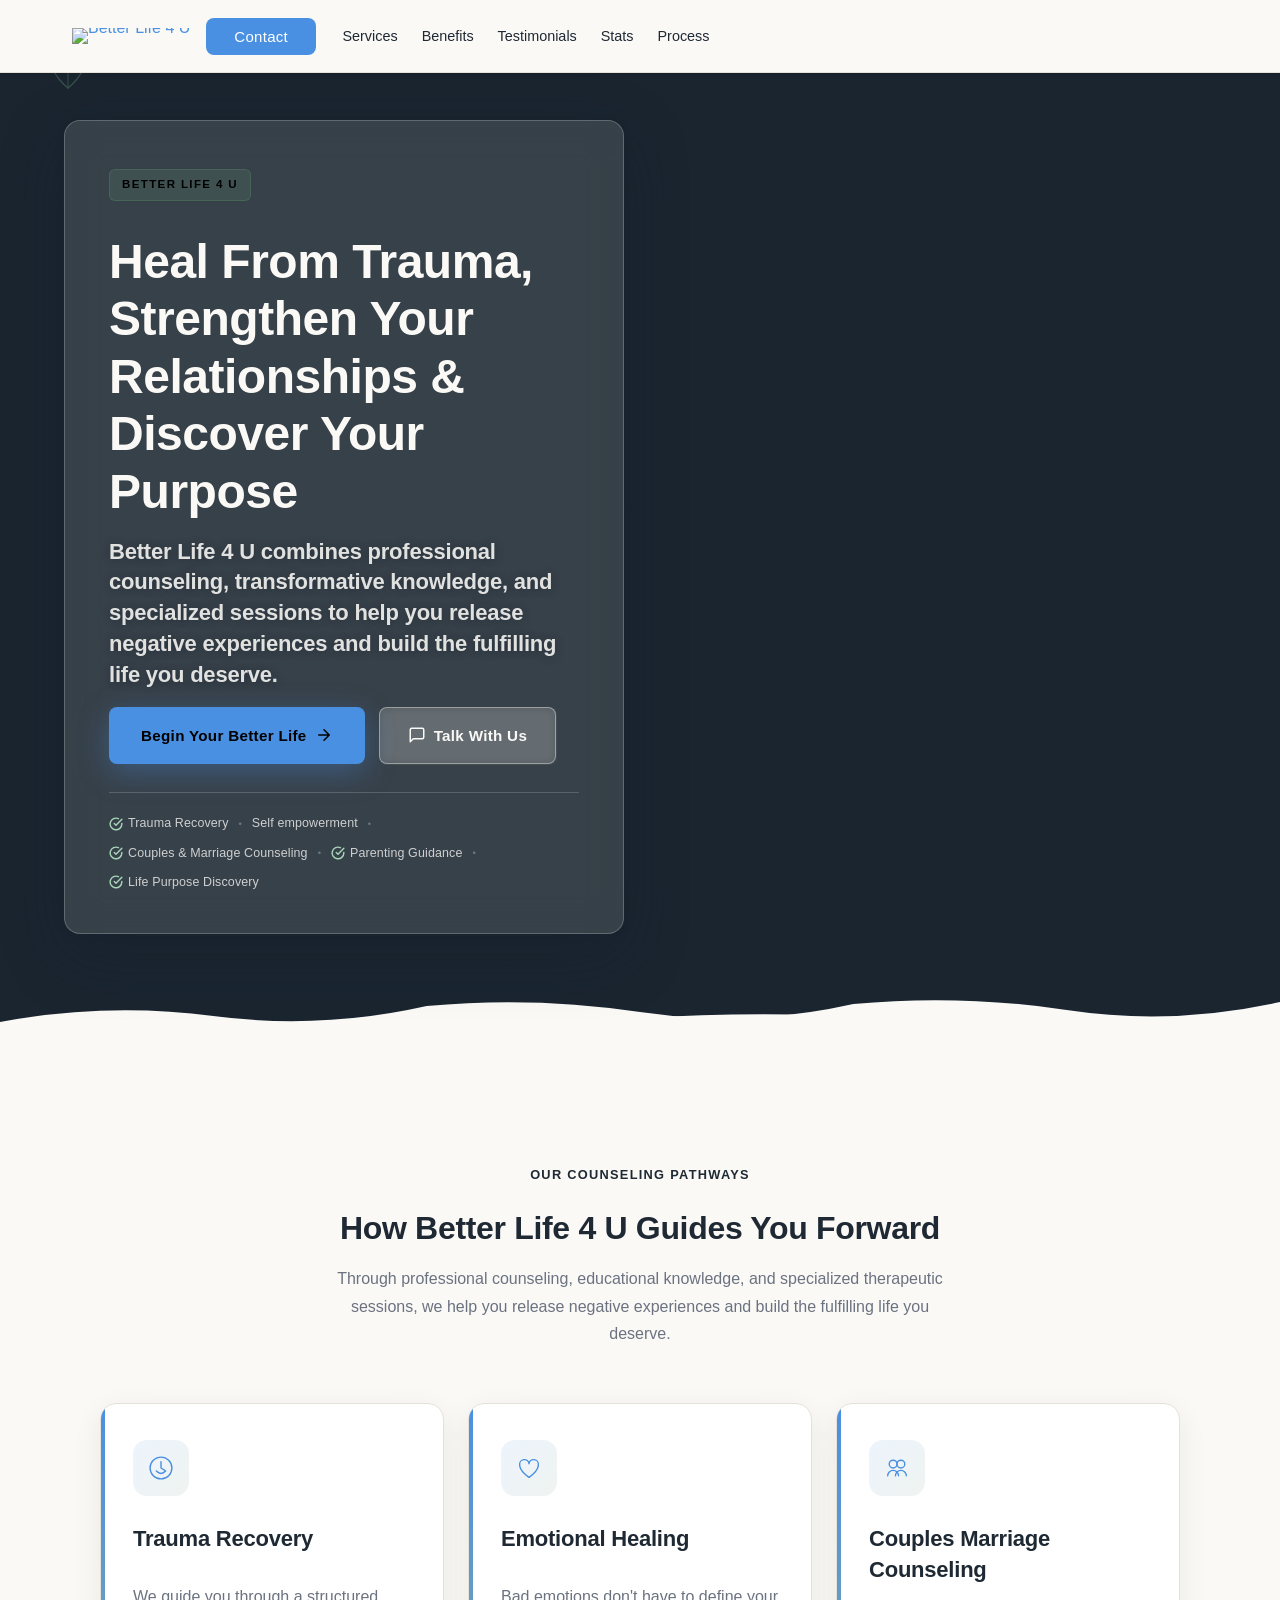
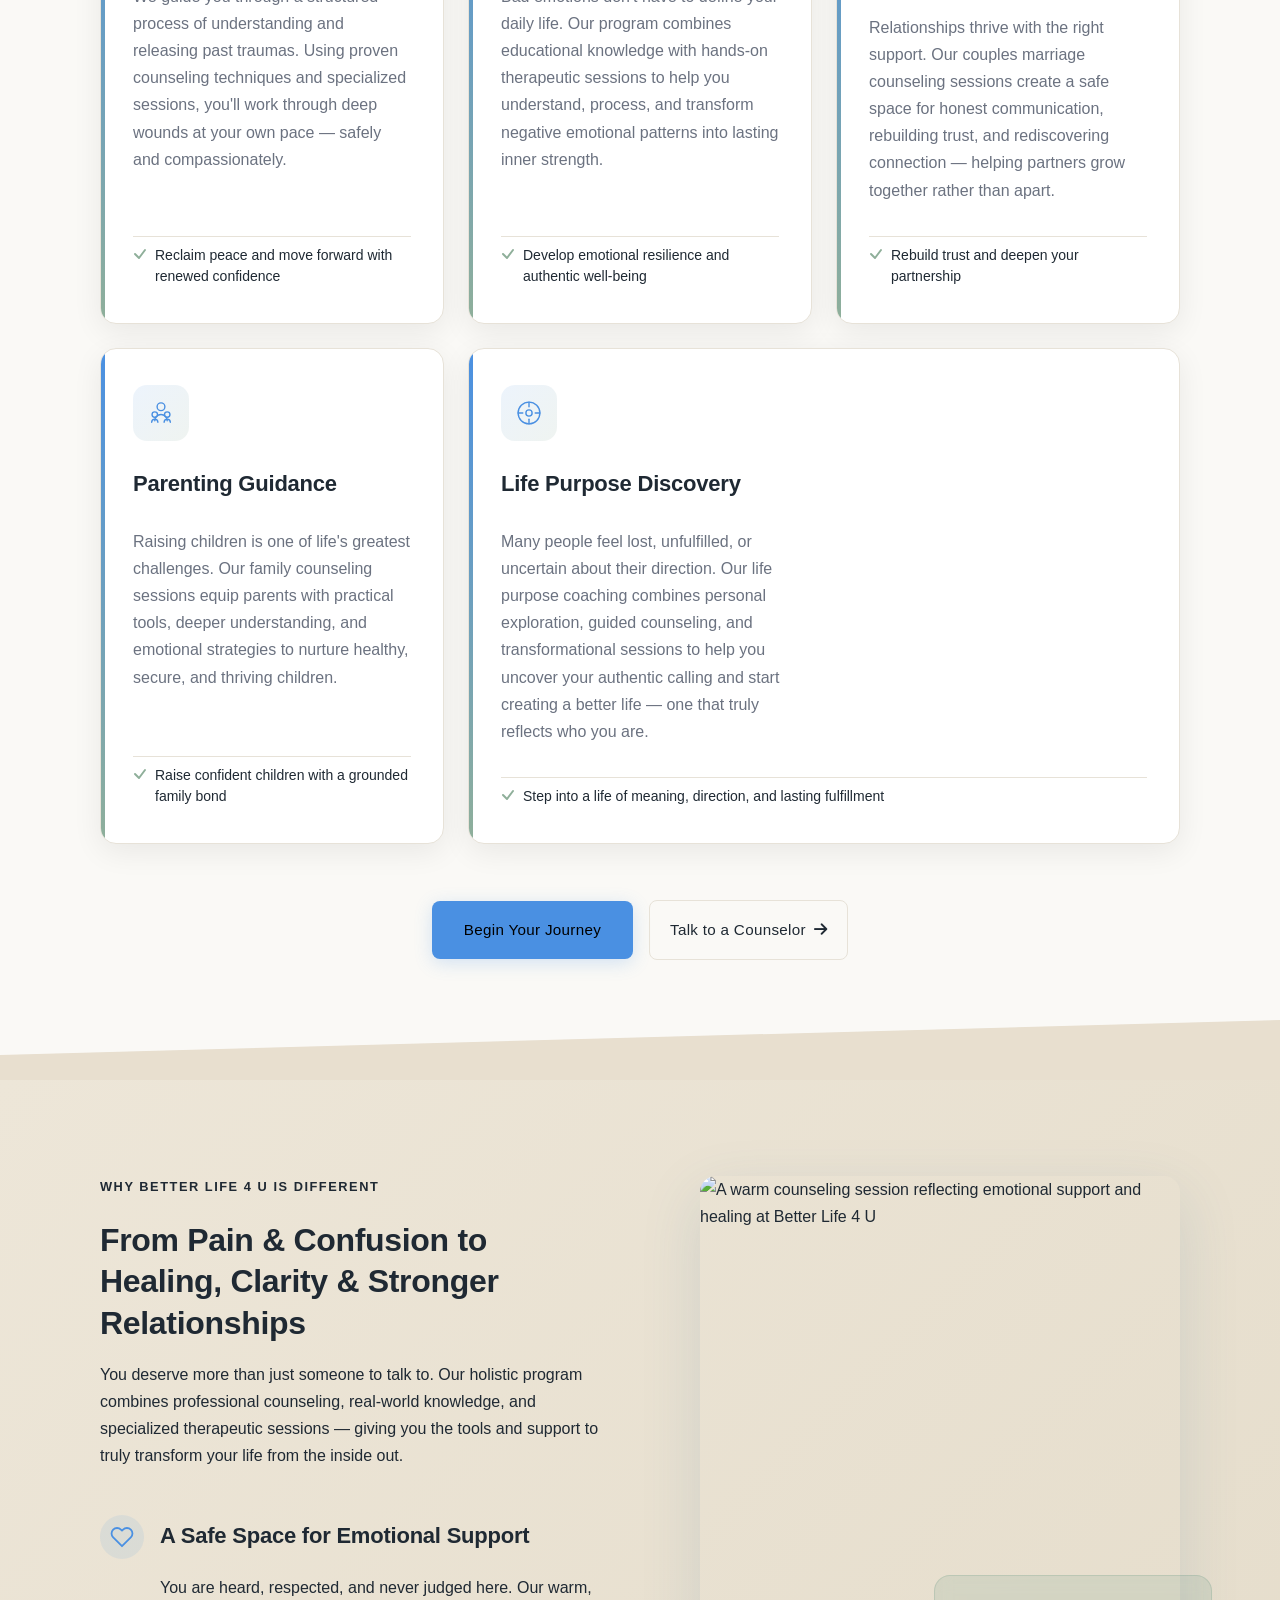
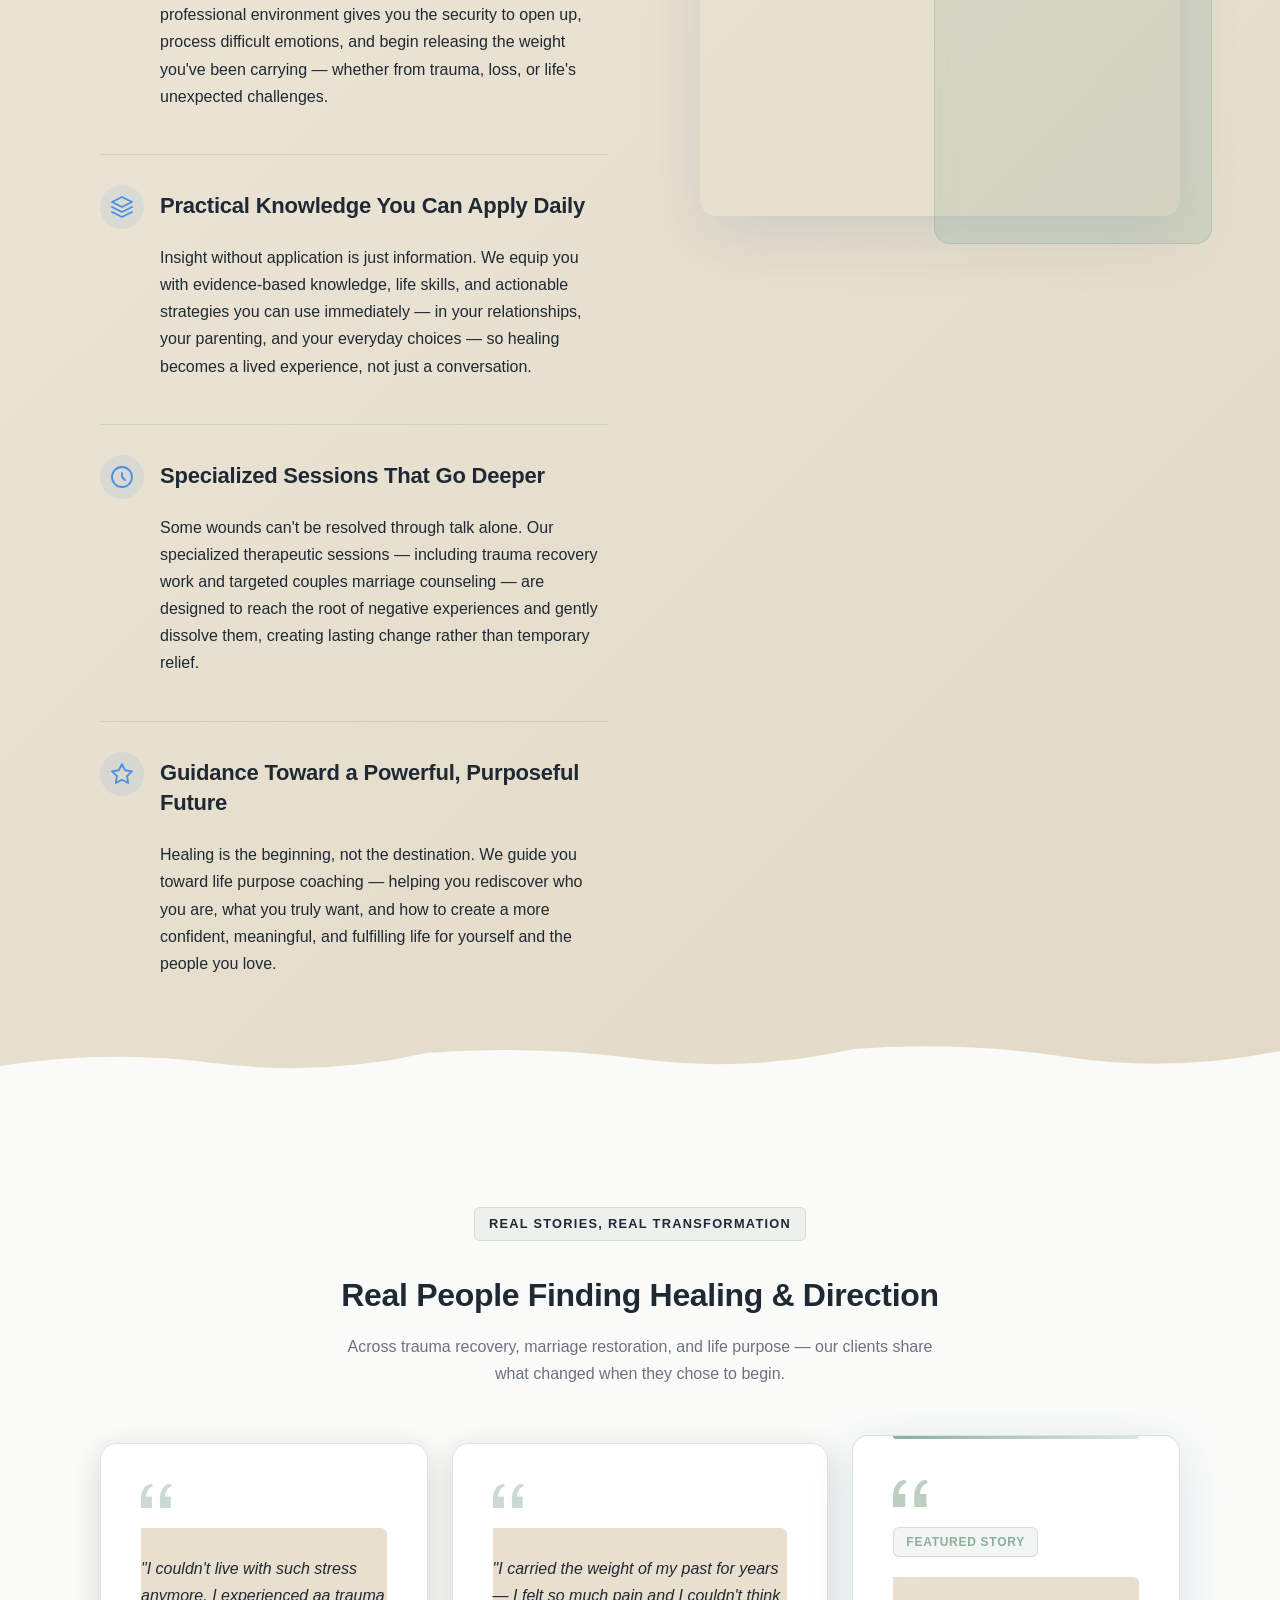
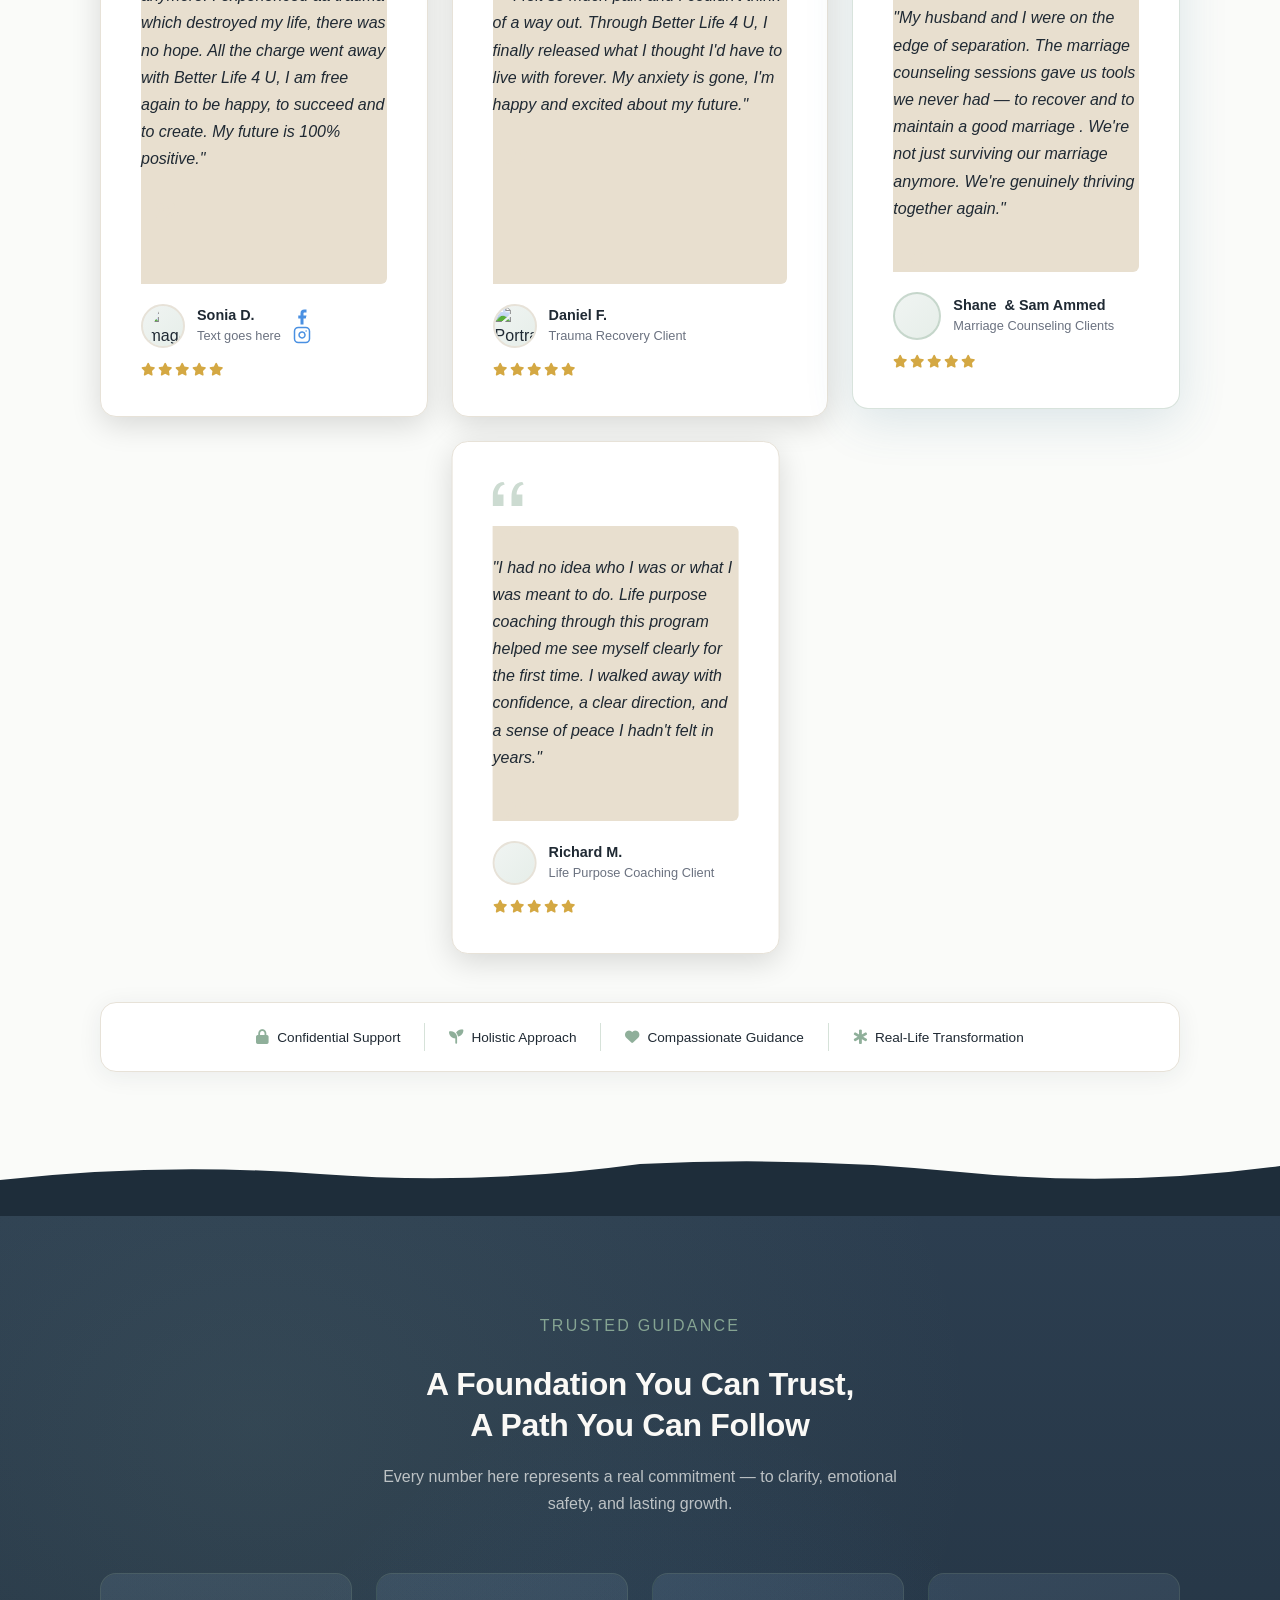
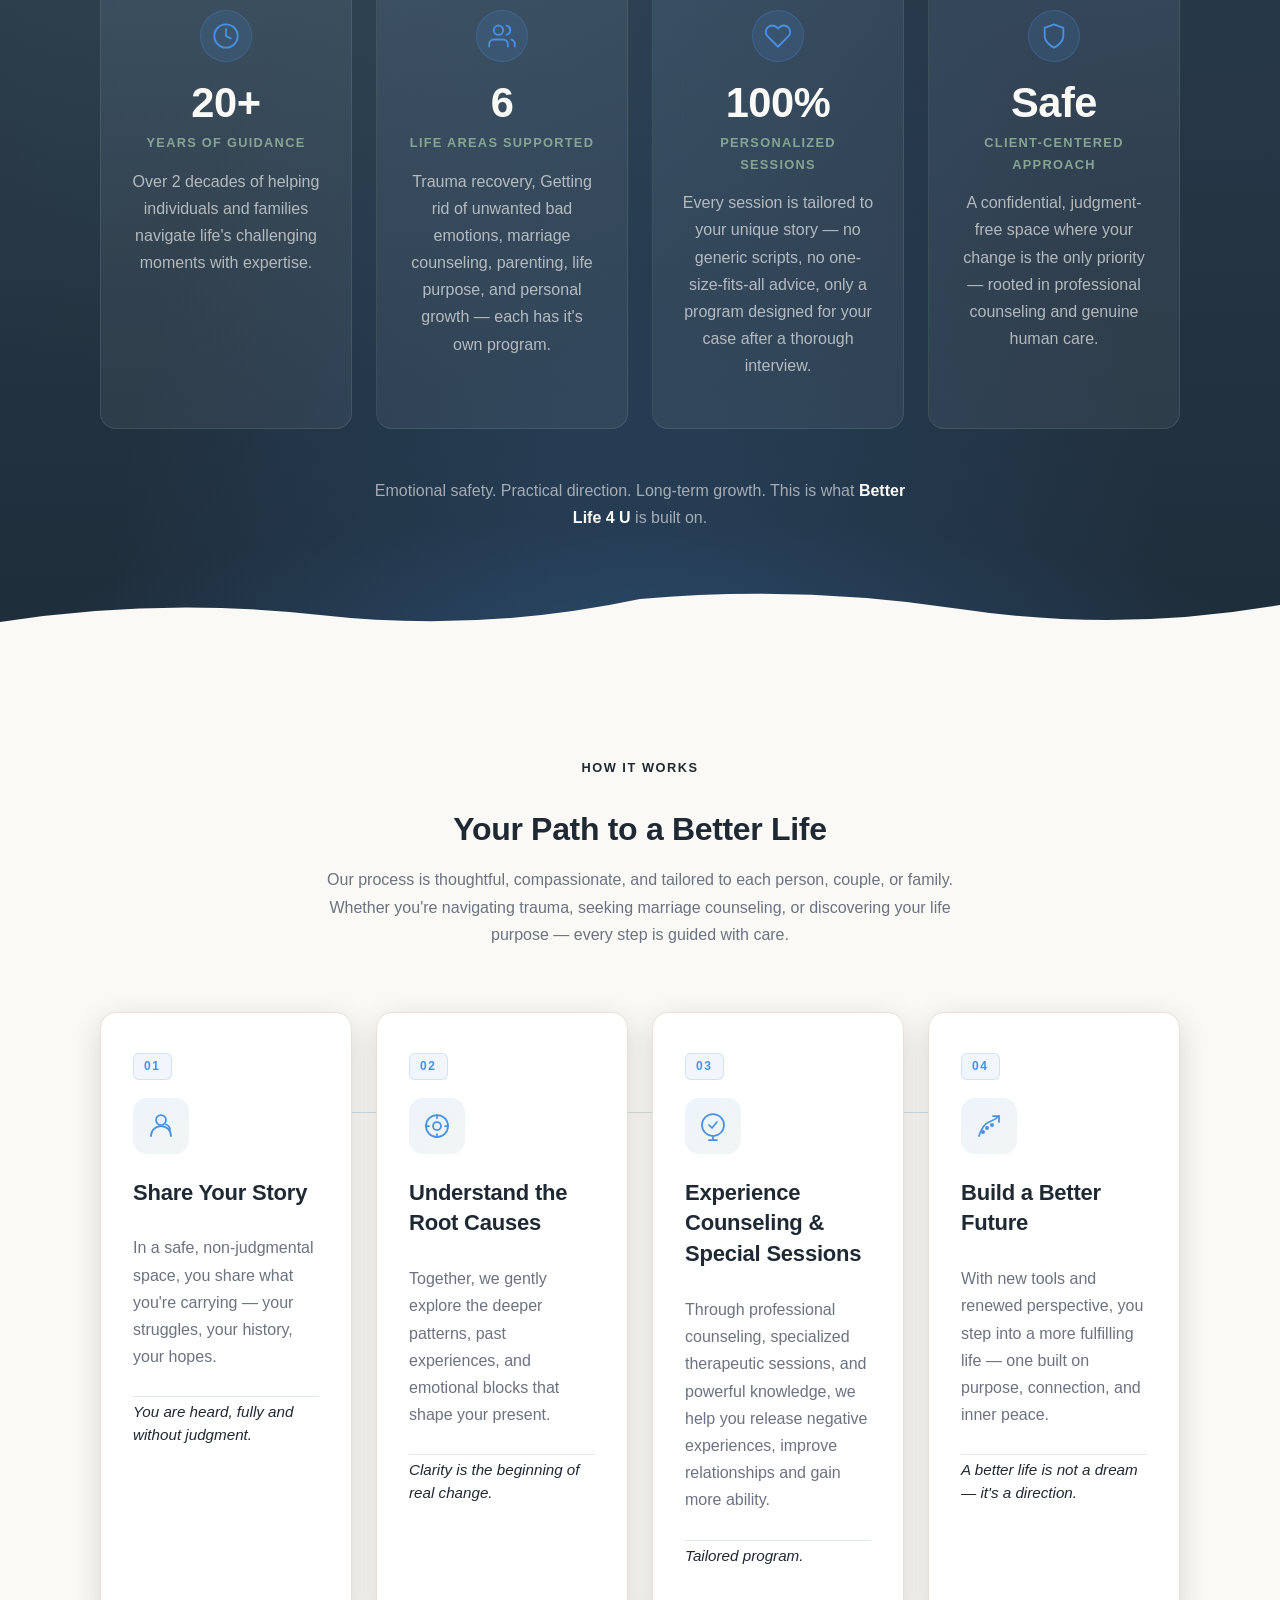
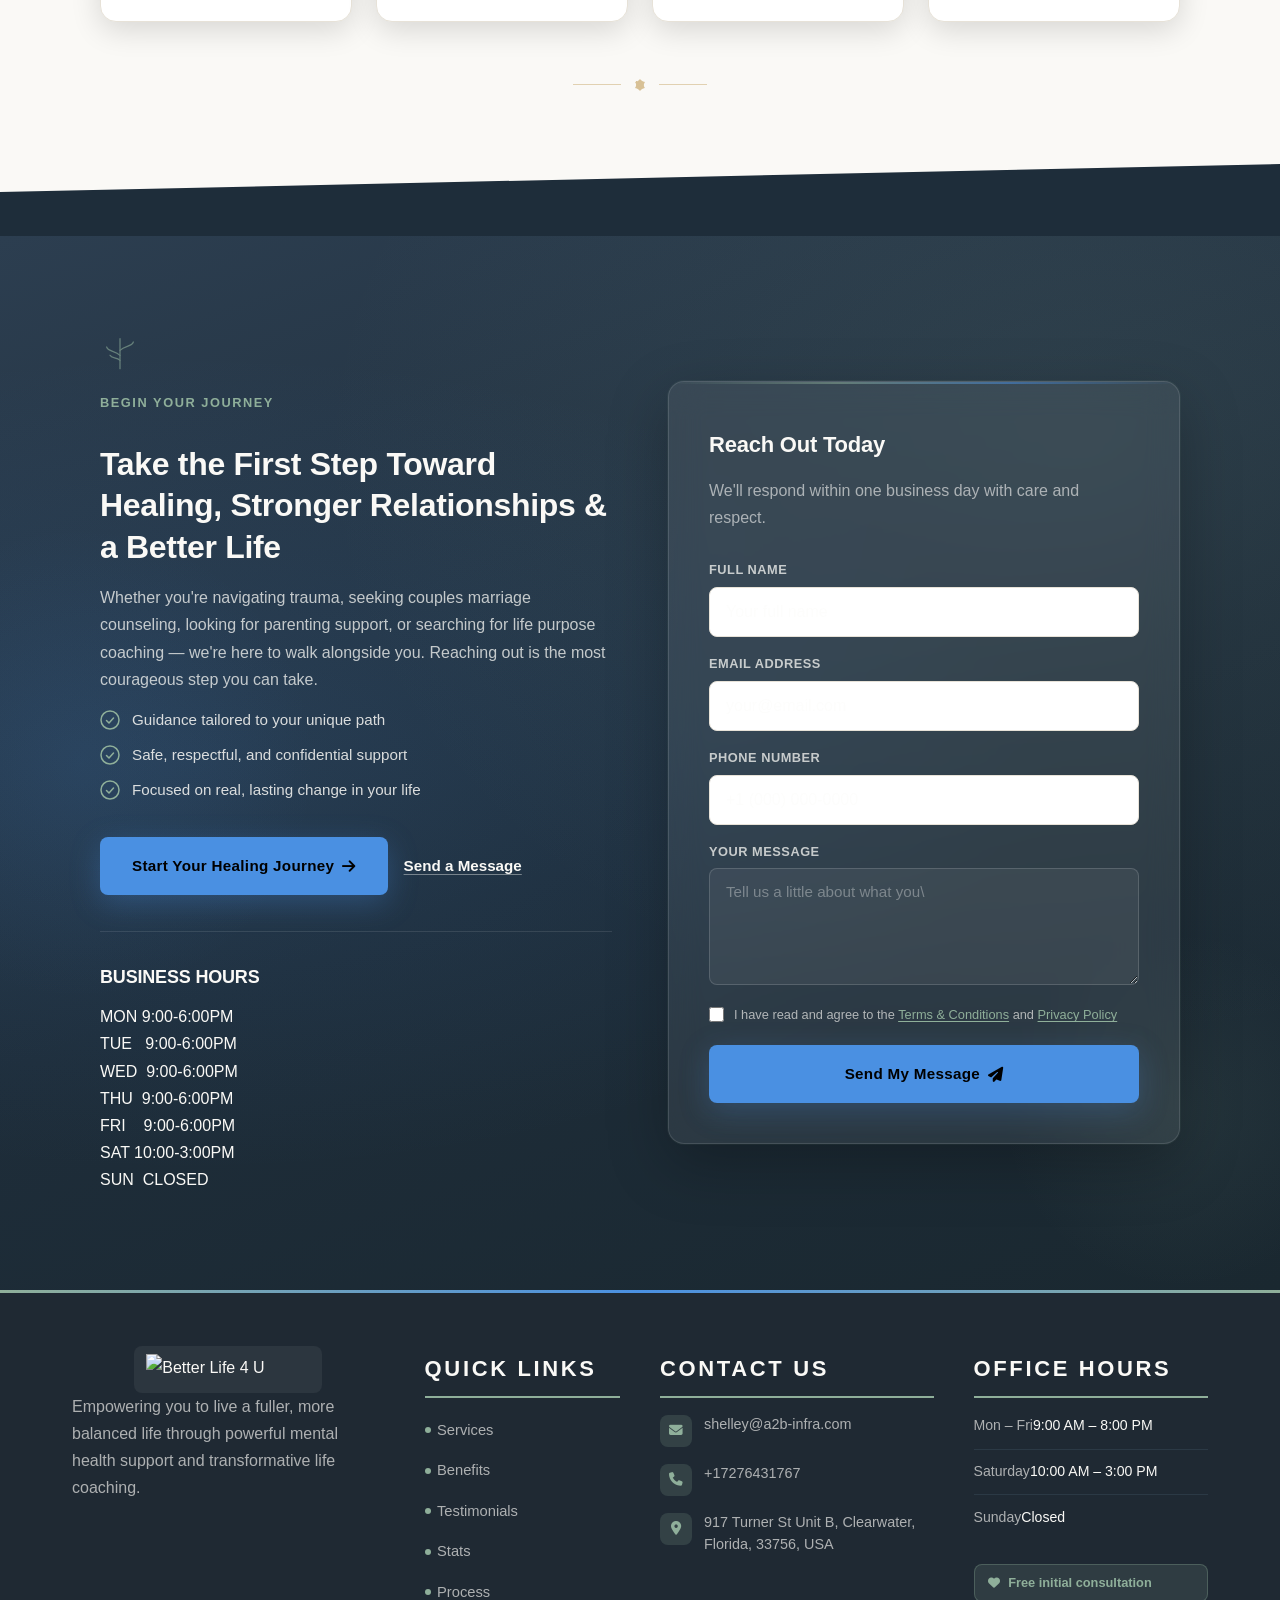
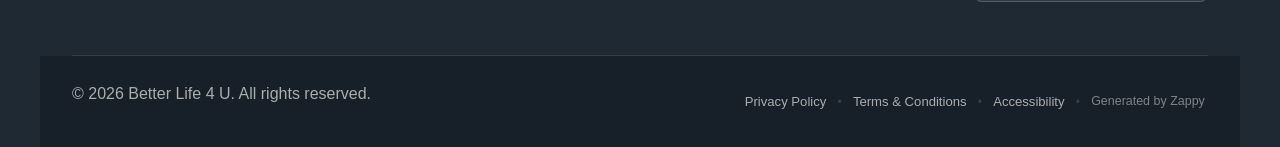
==== index.html @ f3b484de "Incremental sync: 1 page(s) — text_edit" ====
<!DOCTYPE html>
<html lang="en">
<head>
    <meta charset="UTF-8">
    <meta name="viewport" content="width=device-width, initial-scale=1.0">
    <meta name="robots" content="index, follow">
    <title>Heal, Grow &amp; Transform Your Life — Better Life 4 U</title>
    <meta name="description" content="Start your journey to emotional freedom today. Better Life 4 U offers couples marriage counseling, trauma recovery, and life purpose coaching to help you build the life you deserve.">
    <meta name="keywords" content="couples marriage counseling, life purpose coaching, overcoming traumas, creating a better life, holistic personal development">
    
    <!-- Favicons -->
    <link rel="icon" type="image/x-icon" href="/assets/favicon.ico">
    <link rel="icon" type="image/png" sizes="16x16" href="/assets/favicon-16x16.png">
    <link rel="icon" type="image/png" sizes="32x32" href="/assets/favicon-32x32.png">
    <link rel="icon" type="image/png" sizes="48x48" href="/assets/favicon-48x48.png">
    <link rel="icon" type="image/png" sizes="192x192" href="/assets/favicon-192x192.png">
    <link rel="icon" type="image/png" sizes="512x512" href="/assets/favicon-512x512.png">
    <link rel="apple-touch-icon" href="/assets/apple-touch-icon.png">
    <!-- Zappy Analytics -->
<script>
(function() {
  'use strict';
  
  // Configuration
  var config = {
    websiteId: '5d0350ec-be22-4048-b2dc-c63a0d45ce3d',
    apiUrl: 'https://api.zappy5.com/api/analytics/track',
    sessionDuration: 30 * 60 * 1000, // 30 minutes
    visitorDuration: 30 * 24 * 60 * 60 * 1000, // 30 days
    trackPageViews: true,
    trackClicks: true,
    trackFormSubmissions: true
  };
  
  // Generate or retrieve persistent visitor ID (30 days)
  function getVisitorId() {
    var visitorKey = 'zappy_visitor_' + config.websiteId;
    var visitor = null;
    
    try {
      visitor = localStorage.getItem(visitorKey);
      if (visitor) {
        var visitorData = JSON.parse(visitor);
        var now = Date.now();
        
        // Check if visitor ID is still valid (30 days)
        if (now - visitorData.created < config.visitorDuration) {
          // Update last seen timestamp
          visitorData.lastSeen = now;
          localStorage.setItem(visitorKey, JSON.stringify(visitorData));
          return visitorData.id;
        }
      }
    } catch (e) {
      console.warn('Zappy Analytics: LocalStorage not available');
    }
    
    // Generate new visitor ID
    var newVisitorId = 'zv_' + Date.now() + '_' + Math.random().toString(36).substr(2, 9);
    
    try {
      localStorage.setItem(visitorKey, JSON.stringify({
        id: newVisitorId,
        created: Date.now(),
        lastSeen: Date.now()
      }));
    } catch (e) {
      // Continue without local storage
    }
    
    return newVisitorId;
  }
  
  // Generate or retrieve session ID (30 minutes)
  function getSessionId() {
    var sessionKey = 'zappy_session_' + config.websiteId;
    var session = null;
    
    try {
      session = sessionStorage.getItem(sessionKey);
      if (session) {
        var sessionData = JSON.parse(session);
        var now = Date.now();
        
        // Check if session is still valid
        if (now - sessionData.timestamp < config.sessionDuration) {
          // Update timestamp
          sessionData.timestamp = now;
          sessionStorage.setItem(sessionKey, JSON.stringify(sessionData));
          return sessionData.id;
        }
      }
    } catch (e) {
      console.warn('Zappy Analytics: SessionStorage not available');
    }
    
    // Generate new session ID
    var newSessionId = 'zs_' + Date.now() + '_' + Math.random().toString(36).substr(2, 9);
    
    try {
      sessionStorage.setItem(sessionKey, JSON.stringify({
        id: newSessionId,
        timestamp: Date.now()
      }));
    } catch (e) {
      // Continue without session storage
    }
    
    return newSessionId;
  }
  
  var visitorId = getVisitorId();
  var sessionId = getSessionId();
  
  // Track an event
  function trackEvent(eventType, data) {
    data = data || {};
    
    var eventData = {
      website_id: config.websiteId,
      event_type: eventType,
      page_path: window.location.pathname,
      referrer: document.referrer || 'direct',
      visitor_id: visitorId,
      session_id: sessionId,
      metadata: data
    };
    
    // Use sendBeacon if available (better for page unload events)
    if (navigator.sendBeacon) {
      var blob = new Blob([JSON.stringify(eventData)], { type: 'application/json' });
      navigator.sendBeacon(config.apiUrl, blob);
    } else {
      // Fallback to fetch
      fetch(config.apiUrl, {
        method: 'POST',
        headers: {
          'Content-Type': 'application/json'
        },
        body: JSON.stringify(eventData),
        keepalive: true
      }).catch(function(error) {
        console.warn('Zappy Analytics: Failed to track event', error);
      });
    }
  }
  
  // Track page view
  if (config.trackPageViews) {
    trackEvent('pageview', {
      title: document.title,
      url: window.location.href
    });
  }
  
  // Track clicks on important elements
  if (config.trackClicks) {
    document.addEventListener('click', function(e) {
      var target = e.target;
      
      // Track button clicks (counted as actions)
      if (target.tagName === 'BUTTON' || target.closest('button')) {
        var button = target.tagName === 'BUTTON' ? target : target.closest('button');
        trackEvent('click', {
          element: 'button',
          text: button.textContent.trim().substring(0, 100),
          id: button.id || null,
          class: button.className || null
        });
      }
      
      // Track link clicks (navigation - not counted as actions)
      else if (target.tagName === 'A' || target.closest('a')) {
        var link = target.tagName === 'A' ? target : target.closest('a');
        trackEvent('navigation', {
          element: 'link',
          text: link.textContent.trim().substring(0, 100),
          href: link.href,
          external: link.hostname !== window.location.hostname
        });
      }
    }, true);
  }
  
  // Track form submissions
  if (config.trackFormSubmissions) {
    document.addEventListener('submit', function(e) {
      var form = e.target;
      
      trackEvent('form_submit', {
        form_id: form.id || null,
        form_name: form.name || null,
        form_action: form.action || null,
        form_method: form.method || 'GET'
      });
    }, true);
  }
  
  // Track time on page (send on page unload)
  var pageLoadTime = Date.now();
  
  window.addEventListener('beforeunload', function() {
    var timeOnPage = Math.floor((Date.now() - pageLoadTime) / 1000); // in seconds
    
    trackEvent('page_unload', {
      time_on_page: timeOnPage,
      page_path: window.location.pathname
    });
  });
  
  // Expose tracking function globally for custom events
  window.zappyAnalytics = {
    track: trackEvent,
    getVisitorId: function() { return visitorId; },
    getSessionId: function() { return sessionId; }
  };
  
})();
</script>
<!-- End Zappy Analytics -->
    <meta property="og:title" content="Heal, Grow &amp; Transform Your Life — Better Life 4 U">
    <meta property="og:description" content="Start your journey to emotional freedom today. Better Life 4 U offers couples marriage counseling, trauma recovery, and life purpose coaching to help you build the life you deserve.">
    <meta name="twitter:card" content="summary_large_image">
    <meta name="twitter:title" content="Heal, Grow &amp; Transform Your Life — Better Life 4 U">
    <meta name="twitter:description" content="Start your journey to emotional freedom today. Better Life 4 U offers couples marriage counseling, trauma recovery, and life purpose coaching to help you build the life you deserve.">
    <meta property="og:type" content="website">
  <meta property="og:locale" content="en_US">
  
  
  
  
  
  <link rel="stylesheet" href="https://cdnjs.cloudflare.com/ajax/libs/font-awesome/6.4.0/css/all.min.css">
  <style>
    .skip-link { position: absolute; top: 0; left: 0; transform: translateY(-200%); padding: 12px 18px; background: var(--bg-dark, #1a1a1a); color: var(--text-light, #fff); font-weight: 600; border-radius: 0 0 8px 0; z-index: 10000; }
    .skip-link:focus { transform: none; outline: 2px solid var(--ring, #fff); outline-offset: 2px; }
    :focus-visible { outline: 2px solid var(--ring, currentColor); outline-offset: 3px; }
  </style>


  
    <!-- Favicons -->
    <link rel="icon" type="image/x-icon" href="/assets/favicon.ico">
    <link rel="icon" type="image/png" sizes="16x16" href="/assets/favicon-16x16.png">
    <link rel="icon" type="image/png" sizes="32x32" href="/assets/favicon-32x32.png">
    <link rel="icon" type="image/png" sizes="48x48" href="/assets/favicon-48x48.png">
    <link rel="icon" type="image/png" sizes="192x192" href="/assets/favicon-192x192.png">
    <link rel="icon" type="image/png" sizes="512x512" href="/assets/favicon-512x512.png">
    <link rel="apple-touch-icon" href="/assets/apple-touch-icon.png">
    <!-- Cookie Consent -->
    <link rel="stylesheet" href="https://cdn.jsdelivr.net/npm/vanilla-cookieconsent@3/dist/cookieconsent.css">
    <script src="https://cdn.jsdelivr.net/npm/vanilla-cookieconsent@3/dist/cookieconsent.umd.js"></script>
    <!-- Mickidum Accessibility Toolbar -->
    <script src="https://cdn.jsdelivr.net/gh/mickidum/acc_toolbar/acctoolbar/acctoolbar.min.js"></script>
    <link rel="stylesheet" href="/styles.css">

    <style id="zappy-dropdown-submenu-styles">
      /* ========== DESKTOP DROPDOWN SUBMENU STYLES ========== */
      /* Base styles for dropdown submenus - parent must be positioned */
      .nav-menu li:has(.sub-menu), nav li:has(.sub-menu), .navbar li:has(.sub-menu), #navMenu li:has(.sub-menu) { position: relative; }
      /* Submenu base - hidden by default */
      .nav-menu .sub-menu, nav .sub-menu, .navbar .sub-menu, #navMenu .sub-menu { display: block !important; position: absolute !important; top: 100%; left: 0; min-width: 220px; background: white; border-radius: 8px; box-shadow: 0 8px 25px rgba(0,0,0,0.15); padding: 8px 0; opacity: 0; visibility: hidden; transform: translateY(10px); transition: all 0.3s ease; z-index: 1000; list-style: none; pointer-events: none; }
      /* CRITICAL: Desktop hover styles to show dropdown */
      .nav-menu li:hover > .sub-menu, nav li:hover > .sub-menu, .navbar li:hover > .sub-menu, #navMenu li:hover > .sub-menu { opacity: 1 !important; visibility: visible !important; transform: translateY(0) !important; pointer-events: auto !important; }
      /* Submenu item styling */
      .sub-menu li { list-style: none; margin: 0; padding: 0; }
      .sub-menu a { display: block !important; padding: 10px 16px !important; color: var(--text-dark, #333) !important; font-weight: 500; text-decoration: none; white-space: nowrap; transition: background-color 0.2s; }
      .sub-menu .zappy-nav-child > a { padding-left: 28px !important; font-size: 0.9em !important; opacity: 0.85 !important; }
      [dir="rtl"] .sub-menu .zappy-nav-child > a, html[lang="he"] .sub-menu .zappy-nav-child > a, html[lang="ar"] .sub-menu .zappy-nav-child > a { padding-left: 10px !important; padding-right: 28px !important; }
      .sub-menu .zappy-nav-parent > a { font-weight: 600 !important; }
      .sub-menu a:hover { background-color: #f5f5f5; }
      /* RTL (Hebrew/Arabic) dropdown positioning */
      [dir="rtl"] .nav-menu .sub-menu, [dir="rtl"] nav .sub-menu, [dir="rtl"] .navbar .sub-menu, html[lang="he"] .nav-menu .sub-menu, html[lang="he"] nav .sub-menu, html[lang="he"] .navbar .sub-menu, html[lang="ar"] .nav-menu .sub-menu, html[lang="ar"] nav .sub-menu, html[lang="ar"] .navbar .sub-menu { left: auto !important; right: 0 !important; }
      /* Hide empty dropdown menus (exclude catalog sub-menus that use <a> children instead of <li>) */
      .sub-menu:empty, .sub-menu:not(:has(li:not(.zappy-hidden-menu-item))):not(:has(> a)), .sub-menu:not(:has(li)):not(:has(> a)) { display: none !important; opacity: 0 !important; visibility: hidden !important; pointer-events: none !important; }
      /* Desktop: show submenu on Menu Group hover */
      li:has(.menu-group-title):hover > .sub-menu { opacity: 1 !important; visibility: visible !important; transform: translateY(0) !important; pointer-events: auto !important; }
      /* Menu Group title styling */
      .nav-menu > li > .menu-group-title, #navMenu > li > .menu-group-title { display: inline-block; padding: 0.5rem 1rem; cursor: default; user-select: none; }
      
      /* ========== MOBILE SUBMENU STYLES ========== */
      @media (max-width: 768px) {
        .nav-menu .sub-menu, nav .sub-menu, .navbar .sub-menu, #navMenu .sub-menu { position: static !important; transform: none !important; box-shadow: none !important; background: transparent !important; max-height: 0; overflow: hidden; opacity: 0; visibility: hidden; transition: max-height 0.3s ease, opacity 0.3s ease; padding: 0 !important; border-radius: 0 !important; }
        .navbar .sub-menu.mobile-expanded, .nav-menu .sub-menu.mobile-expanded, #navMenu .sub-menu.mobile-expanded { max-height: none !important; overflow-y: visible !important; opacity: 1 !important; visibility: visible !important; padding: 8px 0 8px 16px !important; }
        [dir="rtl"] .sub-menu.mobile-expanded, html[lang="he"] .sub-menu.mobile-expanded { padding: 8px 16px 8px 0 !important; }
        /* Disable hover behavior on mobile */
        .nav-menu li:hover > .sub-menu, nav li:hover > .sub-menu, .navbar li:hover > .sub-menu, #navMenu li:hover > .sub-menu { opacity: 0; visibility: hidden; pointer-events: none; }
        .nav-menu li > .sub-menu.mobile-expanded, nav li > .sub-menu.mobile-expanded, .navbar li > .sub-menu.mobile-expanded, #navMenu li > .sub-menu.mobile-expanded { opacity: 1 !important; visibility: visible !important; pointer-events: auto !important; }
        .nav-menu li:has(.sub-menu), nav li:has(.sub-menu), .navbar li:has(.sub-menu), #navMenu li:has(.sub-menu) { display: flex !important; flex-wrap: wrap !important; align-items: center !important; position: relative !important; min-height: 44px !important; }
        .nav-menu li:has(.sub-menu) > a, nav li:has(.sub-menu) > a, .navbar li:has(.sub-menu) > a, #navMenu li:has(.sub-menu) > a { flex: 1 !important; min-width: 0 !important; }
        .nav-menu li:has(.sub-menu) > .menu-group-title, nav li:has(.sub-menu) > .menu-group-title, .navbar li:has(.sub-menu) > .menu-group-title, #navMenu li:has(.sub-menu) > .menu-group-title { flex: 1 !important; min-width: 0 !important; padding: 0 !important; line-height: inherit !important; }
        .nav-menu li:has(.sub-menu) > .sub-menu, nav li:has(.sub-menu) > .sub-menu, .navbar li:has(.sub-menu) > .sub-menu, #navMenu li:has(.sub-menu) > .sub-menu { flex-basis: 100% !important; width: 100% !important; }
        .nav-menu li:has(.sub-menu) > a [class*="chevron"], .nav-menu li:has(.sub-menu) > a [class*="arrow"], .nav-menu li:has(.sub-menu) > a .fa-chevron-down, .nav-menu li:has(.sub-menu) > a .fa-angle-down, nav li:has(.sub-menu) > a [class*="chevron"], nav li:has(.sub-menu) > a [class*="arrow"], #navMenu li:has(.sub-menu) > a [class*="chevron"], #navMenu li:has(.sub-menu) > a [class*="arrow"] { display: none !important; visibility: hidden !important; }
        .mobile-submenu-toggle { display: flex !important; align-items: center !important; justify-content: center !important; width: 44px !important; height: auto !important; background: transparent !important; border: none !important; cursor: pointer !important; color: var(--text-dark) !important; position: static !important; flex-shrink: 0 !important; align-self: stretch !important; z-index: 2 !important; padding: 0 !important; margin: 0 !important; }
        .mobile-submenu-toggle::after { content: '' !important; width: 0 !important; height: 0 !important; border-left: 6px solid transparent !important; border-right: 6px solid transparent !important; border-top: 7px solid currentColor !important; transition: transform 0.3s ease !important; }
        .mobile-submenu-toggle.expanded::after { transform: rotate(180deg) !important; }
        .sub-menu a { padding: 10px 0 !important; display: block !important; color: var(--text-dark) !important; white-space: normal !important; }
        .sub-menu .zappy-nav-child > a { padding-left: 28px !important; font-size: 0.9em !important; opacity: 0.85 !important; }
        [dir="rtl"] .sub-menu .zappy-nav-child > a, html[lang="he"] .sub-menu .zappy-nav-child > a, html[lang="ar"] .sub-menu .zappy-nav-child > a { padding-left: 0 !important; padding-right: 28px !important; }
        .sub-menu .zappy-nav-parent > a { font-weight: 600 !important; }
        .nav-menu.active, #navMenu.active { max-width: 100vw !important; overflow-x: hidden !important; box-sizing: border-box !important; }
        .navbar .sub-menu li a, nav.navbar .sub-menu li a, .zappy-products-dropdown .sub-menu a { color: var(--text-dark) !important; }
      }
      @media (min-width: 769px) { .mobile-submenu-toggle { display: none !important; } }
    </style>

    <style id="zappy-widget-visibility">
      html[dir="rtl"] .whatsapp-float { right: 20px !important; left: auto !important; }
      html[dir="ltr"] .whatsapp-float, html:not([dir]) .whatsapp-float { left: 20px !important; right: auto !important; }
      html[dir="rtl"] #mic-access-tool-general-button, html[dir="rtl"] .mic-access-tool-general-button,
      html[dir="rtl"] #mic-init-access-tool .mic-access-tool-general-button,
      html[dir="rtl"] #mic-init-access-tool #mic-access-tool-general-button,
      html[dir="rtl"] ._access-icon { left: 20px !important; right: auto !important; }
      html[dir="ltr"] #mic-access-tool-general-button, html[dir="ltr"] .mic-access-tool-general-button,
      html[dir="ltr"] #mic-init-access-tool .mic-access-tool-general-button,
      html[dir="ltr"] #mic-init-access-tool #mic-access-tool-general-button,
      html[dir="ltr"] ._access-icon,
      html:not([dir]) #mic-access-tool-general-button, html:not([dir]) .mic-access-tool-general-button,
      html:not([dir]) #mic-init-access-tool .mic-access-tool-general-button,
      html:not([dir]) #mic-init-access-tool #mic-access-tool-general-button,
      html:not([dir]) ._access-icon { right: 20px !important; left: auto !important; }
      @media (max-width: 768px) { .whatsapp-float { display: flex !important; } }
      @media (min-width: 769px) { .whatsapp-float { display: flex !important; } }
      @media (max-width: 768px) {
        #mic-access-tool-general-button, .mic-access-tool-general-button,
        #mic-init-access-tool .mic-access-tool-general-button, #mic-init-access-tool #mic-access-tool-general-button,
        ._access-icon { display: flex !important; visibility: visible !important; opacity: 1 !important; pointer-events: auto !important; }
        #mic-access-tool-box.opened-mic-access-tool, .mic-access-tool-box.opened-mic-access-tool,
        #mic-init-access-tool #mic-access-tool-box.opened-mic-access-tool {
          visibility: visible !important; opacity: 1 !important; pointer-events: auto !important;
        }
      }
      @media (min-width: 769px) {
        #mic-access-tool-general-button, .mic-access-tool-general-button,
        #mic-init-access-tool .mic-access-tool-general-button, #mic-init-access-tool #mic-access-tool-general-button,
        ._access-icon { display: flex !important; visibility: visible !important; opacity: 1 !important; pointer-events: auto !important; }
        #mic-access-tool-box.opened-mic-access-tool, .mic-access-tool-box.opened-mic-access-tool,
        #mic-init-access-tool #mic-access-tool-box.opened-mic-access-tool {
          visibility: visible !important; opacity: 1 !important; pointer-events: auto !important;
        }
      }
    </style>
</head>
<body>
<a class="skip-link" href="#main">Skip to main content</a>
  <nav class="navbar">
  <button class="mobile-toggle" id="mobileToggle" aria-label="Menu">
    <svg class="hamburger-icon" width="24" height="24" viewBox="0 0 24 24" fill="none">
      <path d="M3 12h18M3 6h18M3 18h18" stroke="currentColor" stroke-width="2" stroke-linecap="round"></path>
    </svg>
    <svg class="close-icon" width="24" height="24" viewBox="0 0 24 24" fill="none" style="display: none;">
      <path d="M18 6L6 18M6 6l12 12" stroke="currentColor" stroke-width="2" stroke-linecap="round"></path>
    </svg>
  </button>

  <button class="phone-header-btn" data-phone="+17276431767" aria-label="Call">
    <svg width="20" height="20" viewBox="0 0 24 24" fill="currentColor">
      <path d="M22 16.92v3a2 2 0 0 1-2.18 2 19.79 19.79 0 0 1-8.63-3.07 19.5 19.5 0 0 1-6-6 19.79 19.79 0 0 1-3.07-8.67A2 2 0 0 1 4.11 2h3a2 2 0 0 1 2 1.72 12.84 12.84 0 0 0 .7 2.81 2 2 0 0 1-.45 2.11L8.09 9.91a16 16 0 0 0 6 6l1.27-1.27a2 2 0 0 1 2.11-.45 12.84 12.84 0 0 0 2.81.7A2 2 0 0 1 22 16.92z"></path>
    </svg>
  </button>

  <div class="nav-container">
    <div class="nav-brand">
      <a href="/" class="logo-link"><img class="logo" src="/assets/site-home-image-1.webp" alt="Better Life 4 U"></a>
    </div>

    <ul class="nav-menu" id="navMenu"><li><a href="#services">Services</a></li><li><a href="#benefits">Benefits</a></li><li><a href="#testimonials">Testimonials</a></li><li><a href="#stats">Stats</a></li><li><a href="#process">Process</a></li></ul>

    <div class="nav-cta-container"><li class="nav-cta-item"><a href="#contact" class="nav-cta-btn">Contact</a></li></div>
  </div>
</nav>
<script>

// Navbar Mobile Menu Toggle and Contrast Fix
(function() {
  // Use 'load' event instead of 'DOMContentLoaded' to ensure we run AFTER all other scripts
  window.addEventListener('load', function() {
    
    // FIX MOBILE BUTTON CONTRAST
    // Detect navbar background color and apply contrasting color to mobile buttons
    const navbar = document.querySelector('.navbar, nav, header');
    if (!navbar) {
      console.log('[Navbar] Navbar element not found');
      return;
    }
    
    // DECLARE VARIABLES EARLY to avoid Temporal Dead Zone errors
    // These are used in multiple places below
    let mobileToggle = document.getElementById('mobileToggle') ||
                       document.querySelector('.mobile-toggle') ||
                       document.querySelector('.hamburger') ||
                       document.querySelector('.hamburger-menu') ||
                       document.querySelector('.menu-toggle') ||
                       document.querySelector('.burger-menu') ||
                       document.querySelector('[aria-label="Menu"]') ||
                       document.querySelector('[aria-label="תפריט"]');
    
    const phoneBtn = document.querySelector('.phone-header-btn');
    
    const computedStyle = window.getComputedStyle(navbar);
    let bgColor = computedStyle.backgroundColor;
    
    console.log('[Navbar] Initial navbar background:', bgColor);
    
    // Check if background is transparent or rgba with 0 alpha
    const isTransparent = bgColor === 'transparent' || 
                         bgColor === 'rgba(0, 0, 0, 0)' ||
                         (bgColor.startsWith('rgba') && bgColor.includes(', 0)'));
    
    if (isTransparent) {
      // Check for background-image or gradient
      const bgImage = computedStyle.backgroundImage;
      if (bgImage && bgImage !== 'none') {
        console.log('[Navbar] Navbar has background image/gradient, using dark text');
        bgColor = 'rgb(240, 240, 240)'; // Assume light background
      } else {
        // Transparent navbar - check body background
        const bodyBg = window.getComputedStyle(document.body).backgroundColor;
        console.log('[Navbar] Navbar transparent, using body background:', bodyBg);
        bgColor = bodyBg;
      }
    }
    
    // Calculate luminance to determine if background is light or dark
    const rgb = bgColor.match(/\d+/g);
    if (rgb && rgb.length >= 3) {
      const r = parseInt(rgb[0]);
      const g = parseInt(rgb[1]);
      const b = parseInt(rgb[2]);
      const luminance = (0.299 * r + 0.587 * g + 0.114 * b) / 255;
      
      // Mobile button colors are set by Claude's AI-generated CSS (same as .nav-menu a)
      // No dynamic color overrides needed - colors come from the generated navbar CSS
      console.log('[Navbar] Mobile button colors preserved from Claude CSS (luminance:', luminance.toFixed(2) + ')');
      
      // FIX ICON SIZES - Ensure SVGs are properly sized and visible
      // INJECT CRITICAL CSS TO OVERRIDE ANY CONFLICTING RULES
      const criticalCSS = document.createElement('style');
      criticalCSS.id = 'zappy-mobile-nav-fix';
      const htmlLang = document.documentElement.lang || 'en';
      const htmlDir = document.documentElement.dir || 'ltr';
      // Check both dir attribute AND lang for RTL detection
      // dir="rtl" is the most reliable indicator
      const isRTL = htmlDir === 'rtl' || htmlLang === 'he' || htmlLang === 'ar';
      
      criticalCSS.textContent = `
        /* Hide mobile buttons on desktop, show only on mobile */
        @media (min-width: 769px) {
          .mobile-toggle,
          .phone-header-btn {
            display: none !important;
          }
        }
        
        /* Show and position mobile buttons correctly on mobile */
        @media (max-width: 768px) {
          .navbar,
          nav.navbar {
            min-height: 70px !important;
          }

          .mobile-toggle,
          .phone-header-btn {
            position: absolute !important;
            top: 0 !important;
            bottom: 0 !important;
            margin-top: auto !important;
            margin-bottom: auto !important;
            transform: none !important;
            z-index: 1001 !important;
            display: flex !important;
            align-items: center !important;
            justify-content: center !important;
            width: 36px !important;
            height: 36px !important;
            border-radius: 50% !important;
            border: none !important;
            cursor: pointer !important;
            padding: 6px !important;
            background: none !important;
            color: var(--nav-text, var(--text-dark)) !important;
            touch-action: manipulation !important;
            -webkit-tap-highlight-color: transparent !important;
          }

          html[data-zappy-site-type="ecommerce"] .phone-header-btn,
          body[data-zappy-site-type="ecommerce"] .phone-header-btn,
          html[data-zappy-site-type="ecommerce"] header .phone-header-btn,
          html[data-zappy-site-type="ecommerce"] nav .phone-header-btn {
            display: none !important;
            visibility: hidden !important;
            width: 0 !important;
            height: 0 !important;
            min-width: 0 !important;
            overflow: hidden !important;
          }
          
          /* LTR positioning (default): hamburger LEFT, phone RIGHT */
          html:not([dir="rtl"]):not([lang="he"]):not([lang="ar"]) .mobile-toggle,
          html[dir="ltr"] .mobile-toggle {
            left: 12px !important;
            right: auto !important;
          }
          html:not([dir="rtl"]):not([lang="he"]):not([lang="ar"]) .phone-header-btn,
          html[dir="ltr"] .phone-header-btn {
            right: 12px !important;
            left: auto !important;
          }
          
          /* RTL positioning: hamburger RIGHT, phone LEFT */
          html[dir="rtl"] .mobile-toggle,
          html[lang="he"] .mobile-toggle,
          html[lang="ar"] .mobile-toggle {
            right: 12px !important;
            left: auto !important;
          }
          html[dir="rtl"] .phone-header-btn,
          html[lang="he"] .phone-header-btn,
          html[lang="ar"] .phone-header-btn {
            left: 12px !important;
            right: auto !important;
          }
          
          /* CRITICAL: Ensure nav-container has min-height on mobile */
          /* All children are positioned absolutely/fixed on mobile, so height:auto collapses to 0 */
          .nav-container {
            min-height: 70px !important;
            position: relative !important;
          }
          
          /* Ensure SVG icons are properly sized and inherit color */
          .mobile-toggle svg,
          .phone-header-btn svg {
            width: 24px !important;
            height: 24px !important;
            /* Don't force display - let JavaScript control hamburger/close toggle */
          }
          
          /* Reset nav-cta-container on mobile - remove desktop box-shadow/padding */
          /* that creates a visible ghost box when CTA button is hidden */
          .nav-cta-container {
            box-shadow: none !important;
            padding: 0 !important;
          }
          
          /* Hide nav-cta-container entirely on mobile when there's no lang-switcher */
          /* (only the CTA button is inside, and it's hidden on mobile) */
          .nav-cta-container:not(:has(.lang-switcher)) {
            display: none !important;
          }
          
          /* CRITICAL: Prevent hero image fade gradient from bleeding over headline text */
          /* The .image-fade-gradient has bottom: -30px (extends below parent) */
          /* On mobile stacked layout, this overlaps the h1 text below the image */
          .hero-image-column {
            overflow: hidden !important;
          }
          .image-fade-gradient {
            bottom: 0 !important;
          }
          
          /* Hide desktop language switcher on mobile - hamburger menu handles it */
          /* High specificity to override stored CSS */
          .lang-switcher,
          .nav-cta-container .lang-switcher,
          .nav-container .lang-switcher,
          .navbar .lang-switcher,
          .navbar .nav-cta-container .lang-switcher {
            display: none !important;
          }
        }
      `;
      
      // Remove existing fix if present and inject new one
      const existing = document.getElementById('zappy-mobile-nav-fix');
      if (existing) existing.remove();
      document.head.appendChild(criticalCSS);
      
      console.log('[Navbar] Critical CSS injected for mobile nav positioning');
      
      // ONLY apply inline positioning styles on mobile viewport
      // On desktop, the CSS handles hiding these buttons with display: none
      // Inline styles were breaking desktop layout by overriding CSS
      const isMobileViewport = window.innerWidth <= 768;
      
      if (mobileToggle) {
        // Icon sizing applies to all viewports for consistency
        const hamburgerIcon = mobileToggle.querySelector('.hamburger-icon');
        const closeIcon = mobileToggle.querySelector('.close-icon');
        
        if (hamburgerIcon) {
          hamburgerIcon.style.setProperty('width', '24px', 'important');
          hamburgerIcon.style.setProperty('height', '24px', 'important');
          hamburgerIcon.style.setProperty('display', 'block', 'important'); // Show hamburger by default
        }
        if (closeIcon) {
          closeIcon.style.setProperty('width', '24px', 'important');
          closeIcon.style.setProperty('height', '24px', 'important');
          closeIcon.style.setProperty('display', 'none', 'important'); // Hide close icon by default
        }
        
        // ONLY set positioning inline styles on mobile
        if (isMobileViewport) {
          mobileToggle.style.setProperty('position', 'absolute', 'important');
          mobileToggle.style.setProperty('top', '0', 'important');
          mobileToggle.style.setProperty('bottom', '0', 'important');
          mobileToggle.style.setProperty('margin-top', 'auto', 'important');
          mobileToggle.style.setProperty('margin-bottom', 'auto', 'important');
          mobileToggle.style.setProperty('transform', 'none', 'important');
          mobileToggle.style.setProperty('z-index', '1001', 'important');
          
          // Clear any inline left/right so CSS can take over based on html[dir]
          mobileToggle.style.removeProperty('left');
          mobileToggle.style.removeProperty('right');
          
          console.log('[Navbar] Mobile toggle positioning applied (mobile viewport)');
        } else {
          // On desktop, clear any positioning styles to let CSS handle it
          mobileToggle.style.removeProperty('position');
          mobileToggle.style.removeProperty('top');
          mobileToggle.style.removeProperty('transform');
          mobileToggle.style.removeProperty('z-index');
          mobileToggle.style.removeProperty('left');
          mobileToggle.style.removeProperty('right');
          console.log('[Navbar] Desktop viewport - cleared mobile toggle inline positioning');
        }
      }
      
      if (phoneBtn) {
        // Icon sizing applies to all viewports
        const phoneIcon = phoneBtn.querySelector('svg');
        if (phoneIcon) {
          phoneIcon.style.width = '24px';
          phoneIcon.style.height = '24px';
          phoneIcon.setAttribute('width', '24');
          phoneIcon.setAttribute('height', '24');
        }
        
        // ONLY set positioning inline styles on mobile
        if (isMobileViewport) {
          phoneBtn.style.setProperty('position', 'absolute', 'important');
          phoneBtn.style.setProperty('top', '0', 'important');
          phoneBtn.style.setProperty('bottom', '0', 'important');
          phoneBtn.style.setProperty('margin-top', 'auto', 'important');
          phoneBtn.style.setProperty('margin-bottom', 'auto', 'important');
          phoneBtn.style.setProperty('transform', 'none', 'important');
          phoneBtn.style.setProperty('z-index', '1001', 'important');
          
          // Clear any inline left/right so CSS can take over based on html[dir]
          phoneBtn.style.removeProperty('left');
          phoneBtn.style.removeProperty('right');
          
          console.log('[Navbar] Phone button positioning applied (mobile viewport)');
        } else {
          // On desktop, clear any positioning styles to let CSS handle it
          phoneBtn.style.removeProperty('position');
          phoneBtn.style.removeProperty('top');
          phoneBtn.style.removeProperty('transform');
          phoneBtn.style.removeProperty('z-index');
          phoneBtn.style.removeProperty('left');
          phoneBtn.style.removeProperty('right');
          console.log('[Navbar] Desktop viewport - cleared phone button inline positioning');
        }
      }
    } else {
      console.log('[Navbar] Could not parse background color:', bgColor);
    }
    
    // MOBILE MENU TOGGLE
    // Re-query in case DOM changed (mobileToggle already declared at top of function)
    mobileToggle = document.getElementById('mobileToggle') ||
                   document.querySelector('.mobile-toggle') ||
                   document.querySelector('.hamburger') ||
                   document.querySelector('.hamburger-menu') ||
                   document.querySelector('.menu-toggle') ||
                   document.querySelector('.burger-menu') ||
                   document.querySelector('[aria-label="Menu"]') ||
                   document.querySelector('[aria-label="תפריט"]');
    
    // EXPANDED SEARCH: Find nav menu by ID or class
    const navMenu = document.getElementById('navMenu') ||
                  document.querySelector('.nav-menu') ||
                  document.querySelector('.nav-links') ||
                  document.querySelector('nav ul:not(.submenu)');
    
    if (!mobileToggle || !navMenu) {
      console.log('[Navbar] Mobile toggle or menu not found:', { toggle: !!mobileToggle, menu: !!navMenu });
      return;
    }
    
    // Ensure navMenu has ID for CSS targeting
    if (!navMenu.id) {
      navMenu.id = 'navMenu';
    }
    
    console.log('[Navbar] Initializing mobile menu...');
    
    // Remove any existing event listeners by cloning the button
    const newToggle = mobileToggle.cloneNode(true);
    mobileToggle.parentNode.replaceChild(newToggle, mobileToggle);
    
    // Toggle menu handler (shared by click and touchend)
    function handleToggle(e) {
      e.preventDefault();
      e.stopPropagation();
      
      const hamburgerIcon = newToggle.querySelector('.hamburger-icon');
      const closeIcon = newToggle.querySelector('.close-icon');
      const isActive = navMenu.classList.contains('active');
      
      if (isActive) {
        // Close menu
        navMenu.classList.remove('active');
        if (hamburgerIcon) hamburgerIcon.style.setProperty('display', 'block', 'important');
        if (closeIcon) closeIcon.style.setProperty('display', 'none', 'important');
        document.body.style.overflow = '';
        console.log('[Navbar] Menu closed');
      } else {
        // Open menu
        navMenu.classList.add('active');
        if (hamburgerIcon) hamburgerIcon.style.setProperty('display', 'none', 'important');
        if (closeIcon) closeIcon.style.setProperty('display', 'block', 'important');
        document.body.style.overflow = 'hidden';
        console.log('[Navbar] Menu opened');
      }
    }
    
    // Use click for desktop/emulation and touchend as iOS Safari fallback.
    // Prevent double-fire with a timestamp guard.
    var lastToggleTime = 0;
    function guardedToggle(e) {
      var now = Date.now();
      if (now - lastToggleTime < 300) return;
      lastToggleTime = now;
      handleToggle(e);
    }
    
    newToggle.addEventListener('click', guardedToggle);
    newToggle.addEventListener('touchend', guardedToggle);
    
    // Close menu when clicking nav links (but NOT dropdown toggles)
    const navLinks = navMenu.querySelectorAll('a');
    navLinks.forEach(function(link) {
      link.addEventListener('click', function() {
        // Don't close if it's a dropdown child (unless it's a real navigation link)
        if (this.getAttribute('href') === '#') return;
        
        const hamburgerIcon = newToggle.querySelector('.hamburger-icon');
        const closeIcon = newToggle.querySelector('.close-icon');
        
        navMenu.classList.remove('active');
        if (hamburgerIcon) hamburgerIcon.style.setProperty('display', 'block', 'important');
        if (closeIcon) closeIcon.style.setProperty('display', 'none', 'important');
        document.body.style.overflow = '';
        console.log('[Navbar] Menu closed (link clicked)');
      });
    });
    
    // DROPDOWN MENU TOGGLE (for mobile and touch devices)
    var dropdownToggles = navMenu.querySelectorAll('.dropdown-toggle');
    dropdownToggles.forEach(function(toggle) {
      toggle.addEventListener('click', function(e) {
        e.preventDefault();
        e.stopPropagation();
        var parent = this.closest('.nav-dropdown');
        if (!parent) return;
        
        // Close other open dropdowns at the same level
        var siblings = parent.parentNode.querySelectorAll('.nav-dropdown.open');
        siblings.forEach(function(sib) {
          if (sib !== parent) sib.classList.remove('open');
        });
        
        parent.classList.toggle('open');
        console.log('[Navbar] Dropdown toggled:', parent.classList.contains('open') ? 'open' : 'closed');
      });
    });
    
    // Close dropdowns when clicking outside
    document.addEventListener('click', function(e) {
      if (!e.target.closest('.nav-dropdown')) {
        var openDropdowns = document.querySelectorAll('.nav-dropdown.open');
        openDropdowns.forEach(function(dd) { dd.classList.remove('open'); });
      }
    });
    
    console.log('[Navbar] Dropdown handlers initialized for ' + dropdownToggles.length + ' dropdowns');
    
    // Phone button functionality (phoneBtn already declared at top of function)
    if (phoneBtn) {
      phoneBtn.addEventListener('click', function() {
        // Get phone number from placeholder in page or use default
        const phoneLinks = document.querySelectorAll('a[href^="tel:"]');
        const phoneNumber = phoneLinks.length > 0 
          ? phoneLinks[0].getAttribute('href').replace('tel:', '')
          : '+17276431767';
        
        window.location.href = 'tel:' + phoneNumber;
        console.log('[Navbar] Phone button clicked');
      });
    }
    
    console.log('[Navbar] Mobile menu initialized successfully');
    
    // WhatsApp button visibility is now controlled via CSS (siteSettings).
    // No JS-based desktop hiding — the button is visible on both mobile and desktop by default.
  });
})();

</script>
  
  <main id="main">
    <section data-band-index="0" id="hero" class="home-hero-section" data-layout-spec="Home-hero" data-hero-type="fullscreen-scrim" style="--zappy-bg-overlay: rgba(20, 32, 44, 0.45); --zappy-bg-image: url(&quot;assets/business-general-hero-upload-1779142486305.webp&quot;); background-image: linear-gradient(rgba(20, 32, 44, 0.45), rgba(20, 32, 44, 0.45)), url(&quot;assets/business-general-hero-upload-1779142486305.webp&quot;); background-size: cover; background-position: center center; background-repeat: no-repeat; position: relative; overflow: hidden;" data-zappy-bg-type="image" data-zappy-bg-color="" data-zappy-bg-image="assets/business-general-hero-upload-1779142486305.webp" data-zappy-bg-overlay-color="#14202c" data-zappy-bg-overlay-opacity="45" data-zappy-bg-video-type="" data-zappy-bg-video-url="">

  <!-- Background Image -->
  <div class="home-hero-bg" style="display: none;" data-zappy-original-bg="hidden">
    <img loading="eager" fetchpriority="high" data-hero-bg="true" data-placeholder="home-hero-image-1" data-context="A bright, warmly lit natural interior or outdoor sunrise scene showing a calm, hopeful individual or couple seated near a window or in a serene garden, soft golden morning light filtering through, peaceful and reflective mood, professional lifestyle photography for a mental health and life coaching brand, warm tones, soft focus background, inviting and emotionally safe atmosphere" width="1440" height="900" src="/assets/site-home-hero-image-1.webp" alt="A calm, hopeful person in a serene sunrise setting representing healing and new beginnings" data-hero-background="true" data-element-type="image" data-element-id="img-1779141796908-e1r8sieie">
  </div>

  <!-- Gradient Scrim Overlay -->
  <div class="home-hero-scrim" aria-hidden="true" data-zappy-gradient-scrim="true" data-zappy-scrim-orig-opacity="" style="opacity: 1; display: none;" data-zappy-original-bg="hidden"></div>

  <!-- Botanical Decorative Motif -->
  <svg class="home-hero-botanical" data-no-icon-edit="true" aria-hidden="true" viewBox="0 0 80 80" fill="none" xmlns="http://www.w3.org/2000/svg" width="64" height="64">
    <path d="M40 70 C40 70 20 55 18 35 C16 15 35 10 40 25" stroke="#5A8A6A" stroke-width="1.5" stroke-linecap="round" fill="none"></path>
    <path d="M40 70 C40 70 60 55 62 35 C64 15 45 10 40 25" stroke="#5A8A6A" stroke-width="1.5" stroke-linecap="round" fill="none"></path>
    <path d="M40 25 L40 70" stroke="#5A8A6A" stroke-width="1.2" stroke-linecap="round" fill="none"></path>
    <path d="M40 45 C30 40 22 42 18 38" stroke="#5A8A6A" stroke-width="1" stroke-linecap="round" fill="none"></path>
    <path d="M40 45 C50 40 58 42 62 38" stroke="#5A8A6A" stroke-width="1" stroke-linecap="round" fill="none"></path>
  </svg>

  <!-- Content Container -->
  <div class="home-hero-container">

    <!-- Glassmorphism Content Card -->
    <div class="home-hero-card">

      <!-- Eyebrow Label -->
      <p style="max-width: 65ch; margin-left: auto; margin-right: auto;" data-zappy-text-width="readable"><span class="home-hero-eyebrow" style=""><span style="color: #000000 !important">Better Life 4 U</span></span></p><!-- H1 Headline --><h1 class="home-hero-headline">Heal From Trauma, Strengthen Your Relationships &amp; Discover Your Purpose</h1>

      <!-- Supporting Subtitle -->
      <h3 class="home-hero-subtitle">Better Life 4 U combines professional counseling, transformative knowledge, and specialized sessions to help you release negative experiences and build the fulfilling life you deserve.</h3>

      <!-- CTA Buttons -->
      <div class="home-hero-ctas">
        <a href="/contact" class="home-hero-btn-primary" style="color: rgb(0, 0, 0) !important;" data-element-type="button" data-element-id="btn-1779141796901-l02q3a06y" data-native-element="true">
          <span style="color: rgb(0, 0, 0) !important;">Begin Your Better Life</span>
          <svg data-element-type="icon" data-icon-type="svg" width="18" height="18" viewBox="0 0 24 24" fill="none" stroke="currentColor" stroke-width="2" stroke-linecap="round" stroke-linejoin="round" aria-hidden="true"><path d="M5 12h14M12 5l7 7-7 7"></path></svg>
        </a>
        <a href="/contact" class="home-hero-btn-secondary" data-element-type="button" data-element-id="btn-1779141796901-fszkoaqrk" data-native-element="true">
          <svg data-element-type="icon" data-icon-type="svg" width="18" height="18" viewBox="0 0 24 24" fill="none" stroke="currentColor" stroke-width="2" stroke-linecap="round" stroke-linejoin="round" aria-hidden="true"><path d="M21 15a2 2 0 0 1-2 2H7l-4 4V5a2 2 0 0 1 2-2h14a2 2 0 0 1 2 2z"></path></svg>
          <span>Talk With Us</span>
        </a>
      </div>

      <!-- Trust Reassurance Line -->
      <div class="home-hero-trust" style="">
        <span class="home-hero-trust-item">
          <svg data-element-type="icon" data-icon-type="svg" width="14" height="14" viewBox="0 0 24 24" fill="none" stroke="currentColor" stroke-width="2.5" stroke-linecap="round" stroke-linejoin="round" aria-hidden="true" style="cursor: pointer;"><path d="M22 11.08V12a10 10 0 1 1-5.93-9.14"></path><polyline points="22 4 12 14.01 9 11.01"></polyline></svg>
          Trauma Recovery
        </span>
        <span class="home-hero-trust-sep" aria-hidden="true">•</span>
        <span class="home-hero-trust-item">Self empowerment<br></span>
        <span class="home-hero-trust-sep" aria-hidden="true">•</span>
        <span class="home-hero-trust-item">
          <svg data-element-type="icon" data-icon-type="svg" width="14" height="14" viewBox="0 0 24 24" fill="none" stroke="currentColor" stroke-width="2.5" stroke-linecap="round" stroke-linejoin="round" aria-hidden="true" style="cursor: pointer;"><path d="M22 11.08V12a10 10 0 1 1-5.93-9.14"></path><polyline points="22 4 12 14.01 9 11.01"></polyline></svg>
          Couples &amp; Marriage Counseling
        </span>
        <span class="home-hero-trust-sep" aria-hidden="true">•</span>
        <span class="home-hero-trust-item">
          <svg data-element-type="icon" data-icon-type="svg" width="14" height="14" viewBox="0 0 24 24" fill="none" stroke="currentColor" stroke-width="2.5" stroke-linecap="round" stroke-linejoin="round" aria-hidden="true" style="cursor: pointer;"><path d="M22 11.08V12a10 10 0 1 1-5.93-9.14"></path><polyline points="22 4 12 14.01 9 11.01"></polyline></svg>
          Parenting Guidance
        </span>
        <span class="home-hero-trust-sep" aria-hidden="true">•</span>
        <span class="home-hero-trust-item">
          <svg data-element-type="icon" data-icon-type="svg" width="14" height="14" viewBox="0 0 24 24" fill="none" stroke="currentColor" stroke-width="2.5" stroke-linecap="round" stroke-linejoin="round" aria-hidden="true" style="cursor: pointer;"><path d="M22 11.08V12a10 10 0 1 1-5.93-9.14"></path><polyline points="22 4 12 14.01 9 11.01"></polyline></svg>
          Life Purpose Discovery
        </span>
      </div>

    </div>
    <!-- End Card -->
  </div>

  <!-- Bottom Divider: Soft Curved Wave transitioning to light section -->
  <div class="home-hero-divider-wrapper" aria-hidden="true">
    <svg data-no-icon-edit="true" aria-hidden="true" viewBox="0 0 1440 90" preserveAspectRatio="none" xmlns="http://www.w3.org/2000/svg">
      <path d="M0,90 L0,48 Q120,28 240,42 T480,32 Q600,22 720,38 T960,30 Q1080,20 1200,36 T1440,28 L1440,90 Z" fill="#FAF9F6"></path>
      <path d="M0,90 L0,58 Q180,38 360,52 T720,44 Q900,34 1080,50 T1440,42 L1440,90 Z" fill="#FAF9F6"></path>
    </svg>
  </div>

</section>

<section data-band-index="1" id="services" class="home-services-section" data-layout-spec="Home-services">
  <div class="home-services-container">
    <!-- Intro Block -->
    <div class="home-services-intro">
      <span class="home-services-eyebrow">Our Counseling Pathways</span>
      <h2 class="home-services-title">How Better Life 4 U Guides You Forward</h2>
      <p class="home-services-subtitle">Through professional counseling, educational knowledge, and specialized therapeutic sessions, we help you release negative experiences and build the fulfilling life you deserve.</p>
    </div>

    <!-- Services Grid -->
    <div class="home-services-grid">

      <!-- Card 1: Trauma Recovery -->
      <article class="home-services-card">
        <div class="home-services-card-icon" aria-hidden="true">
          <svg data-element-type="icon" data-icon-type="svg" xmlns="http://www.w3.org/2000/svg" width="36" height="36" viewBox="0 0 36 36" fill="none" stroke="currentColor" stroke-width="1.8" stroke-linecap="round" stroke-linejoin="round">
            <circle cx="18" cy="18" r="14"></circle>
            <path d="M18 10 v8 l5 3"></path>
            <path d="M12 22 Q18 28 24 22"></path>
          </svg>
        </div>
        <div class="home-services-card-body">
          <h3 class="home-services-card-title">Trauma Recovery</h3>
          <p class="home-services-card-desc">We guide you through a structured process of understanding and releasing past traumas. Using proven counseling techniques and specialized sessions, you'll work through deep wounds at your own pace — safely and compassionately.</p>
          <span class="home-services-card-outcome">
            <svg data-element-type="icon" data-icon-type="svg" xmlns="http://www.w3.org/2000/svg" width="14" height="14" viewBox="0 0 14 14" fill="none" stroke="currentColor" stroke-width="2" stroke-linecap="round" stroke-linejoin="round" aria-hidden="true"><polyline points="2,7 6,11 12,3"></polyline></svg>
            Reclaim peace and move forward with renewed confidence
          </span>
        </div>
      </article>

      <!-- Card 2: Emotional Healing -->
      <article class="home-services-card">
        <div class="home-services-card-icon" aria-hidden="true">
          <svg data-element-type="icon" data-icon-type="svg" xmlns="http://www.w3.org/2000/svg" width="36" height="36" viewBox="0 0 36 36" fill="none" stroke="currentColor" stroke-width="1.8" stroke-linecap="round" stroke-linejoin="round">
            <path d="M18 30 C18 30 6 22 6 14 a6 6 0 0 1 12-1.5 A6 6 0 0 1 30 14 C30 22 18 30 18 30z"></path>
          </svg>
        </div>
        <div class="home-services-card-body">
          <h3 class="home-services-card-title">Emotional Healing</h3>
          <p class="home-services-card-desc">Bad emotions don't have to define your daily life. Our program combines educational knowledge with hands-on therapeutic sessions to help you understand, process, and transform negative emotional patterns into lasting inner strength.</p>
          <span class="home-services-card-outcome">
            <svg data-element-type="icon" data-icon-type="svg" xmlns="http://www.w3.org/2000/svg" width="14" height="14" viewBox="0 0 14 14" fill="none" stroke="currentColor" stroke-width="2" stroke-linecap="round" stroke-linejoin="round" aria-hidden="true"><polyline points="2,7 6,11 12,3"></polyline></svg>
            Develop emotional resilience and authentic well-being
          </span>
        </div>
      </article>

      <!-- Card 3: Marriage Counseling -->
      <article class="home-services-card">
        <div class="home-services-card-icon" aria-hidden="true">
          <svg data-element-type="icon" data-icon-type="svg" xmlns="http://www.w3.org/2000/svg" width="36" height="36" viewBox="0 0 36 36" fill="none" stroke="currentColor" stroke-width="1.8" stroke-linecap="round" stroke-linejoin="round">
            <circle cx="13" cy="13" r="5"></circle>
            <circle cx="23" cy="13" r="5"></circle>
            <path d="M6 28 a7 7 0 0 1 14 0"></path>
            <path d="M16 28 a7 7 0 0 1 14 0"></path>
          </svg>
        </div>
        <div class="home-services-card-body">
          <h3 class="home-services-card-title">Couples Marriage Counseling</h3>
          <p class="home-services-card-desc">Relationships thrive with the right support. Our couples marriage counseling sessions create a safe space for honest communication, rebuilding trust, and rediscovering connection — helping partners grow together rather than apart.</p>
          <span class="home-services-card-outcome">
            <svg data-element-type="icon" data-icon-type="svg" xmlns="http://www.w3.org/2000/svg" width="14" height="14" viewBox="0 0 14 14" fill="none" stroke="currentColor" stroke-width="2" stroke-linecap="round" stroke-linejoin="round" aria-hidden="true"><polyline points="2,7 6,11 12,3"></polyline></svg>
            Rebuild trust and deepen your partnership
          </span>
        </div>
      </article>

      <!-- Card 4: Parenting Guidance -->
      <article class="home-services-card">
        <div class="home-services-card-icon" aria-hidden="true">
          <svg data-element-type="icon" data-icon-type="svg" xmlns="http://www.w3.org/2000/svg" width="36" height="36" viewBox="0 0 36 36" fill="none" stroke="currentColor" stroke-width="1.8" stroke-linecap="round" stroke-linejoin="round">
            <circle cx="18" cy="10" r="5"></circle>
            <path d="M10 28 a8 8 0 0 1 16 0"></path>
            <circle cx="10" cy="20" r="3.5"></circle>
            <circle cx="26" cy="20" r="3.5"></circle>
            <path d="M6 30 a4 4 0 0 1 8 0"></path>
            <path d="M22 30 a4 4 0 0 1 8 0"></path>
          </svg>
        </div>
        <div class="home-services-card-body">
          <h3 class="home-services-card-title">Parenting Guidance</h3>
          <p class="home-services-card-desc">Raising children is one of life's greatest challenges. Our family counseling sessions equip parents with practical tools, deeper understanding, and emotional strategies to nurture healthy, secure, and thriving children.</p>
          <span class="home-services-card-outcome">
            <svg data-element-type="icon" data-icon-type="svg" xmlns="http://www.w3.org/2000/svg" width="14" height="14" viewBox="0 0 14 14" fill="none" stroke="currentColor" stroke-width="2" stroke-linecap="round" stroke-linejoin="round" aria-hidden="true"><polyline points="2,7 6,11 12,3"></polyline></svg>
            Raise confident children with a grounded family bond
          </span>
        </div>
      </article>

      <!-- Card 5: Life Purpose Discovery -->
      <article class="home-services-card home-services-card--wide">
        <div class="home-services-card-icon" aria-hidden="true">
          <svg data-element-type="icon" data-icon-type="svg" xmlns="http://www.w3.org/2000/svg" width="36" height="36" viewBox="0 0 36 36" fill="none" stroke="currentColor" stroke-width="1.8" stroke-linecap="round" stroke-linejoin="round">
            <circle cx="18" cy="18" r="14"></circle>
            <circle cx="18" cy="18" r="4"></circle>
            <line x1="18" y1="4" x2="18" y2="10"></line>
            <line x1="18" y1="26" x2="18" y2="32"></line>
            <line x1="4" y1="18" x2="10" y2="18"></line>
            <line x1="26" y1="18" x2="32" y2="18"></line>
          </svg>
        </div>
        <div class="home-services-card-body">
          <h3 class="home-services-card-title">Life Purpose Discovery</h3>
          <p class="home-services-card-desc">Many people feel lost, unfulfilled, or uncertain about their direction. Our life purpose coaching combines personal exploration, guided counseling, and transformational sessions to help you uncover your authentic calling and start creating a better life — one that truly reflects who you are.</p>
          <span class="home-services-card-outcome">
            <svg data-element-type="icon" data-icon-type="svg" xmlns="http://www.w3.org/2000/svg" width="14" height="14" viewBox="0 0 14 14" fill="none" stroke="currentColor" stroke-width="2" stroke-linecap="round" stroke-linejoin="round" aria-hidden="true"><polyline points="2,7 6,11 12,3"></polyline></svg>
            Step into a life of meaning, direction, and lasting fulfillment
          </span>
        </div>
      </article>

    </div>
    <!-- End Grid -->

    <!-- CTA -->
    <div class="home-services-cta">
      <a href="/contact" class="home-services-btn-primary">Begin Your Journey</a>
      <a href="/contact" class="home-services-btn-ghost">Talk to a Counselor <i class="fa-solid fa-arrow-right" aria-hidden="true"></i></a>
    </div>
  </div>

  <!-- Bottom Diagonal Divider -->
  <div class="home-services-divider-wrapper">
    <svg data-no-icon-edit="true" aria-hidden="true" viewBox="0 0 1440 80" preserveAspectRatio="none" xmlns="http://www.w3.org/2000/svg">
      <path d="M0,80 L0,55 L1440,20 L1440,80 Z" fill="#E8DFCF"></path>
    </svg>
  </div>
</section>

<section data-band-index="2" id="benefits" class="home-benefits-section" data-layout-spec="Home-benefits">
  <div class="home-benefits-container">
    <!-- START: Content Column -->
    <div class="home-benefits-content">
      <span class="home-benefits-eyebrow">Why Better Life 4 U Is Different</span>
      <h2 class="home-benefits-heading">From Pain &amp; Confusion to Healing, Clarity &amp; Stronger Relationships</h2>
      <p class="home-benefits-intro">You deserve more than just someone to talk to. Our holistic program combines professional counseling, real-world knowledge, and specialized therapeutic sessions — giving you the tools and support to truly transform your life from the inside out.</p>

      <div class="home-benefits-list">
        <!-- Benefit 1 -->
        <article class="home-benefit-item">
          <div class="home-benefit-icon-wrap">
            <svg data-element-type="icon" data-icon-type="svg" xmlns="http://www.w3.org/2000/svg" width="24" height="24" viewBox="0 0 24 24" fill="none" stroke="currentColor" stroke-width="1.8" stroke-linecap="round" stroke-linejoin="round" aria-hidden="true">
              <path d="M20.84 4.61a5.5 5.5 0 0 0-7.78 0L12 5.67l-1.06-1.06a5.5 5.5 0 0 0-7.78 7.78l1.06 1.06L12 21.23l7.78-7.78 1.06-1.06a5.5 5.5 0 0 0 0-7.78z"></path>
            </svg>
          </div>
          <div class="home-benefit-text">
            <h3>A Safe Space for Emotional Support</h3>
            <p>You are heard, respected, and never judged here. Our warm, professional environment gives you the security to open up, process difficult emotions, and begin releasing the weight you've been carrying — whether from trauma, loss, or life's unexpected challenges.</p>
          </div>
        </article>
        <div class="home-benefit-divider" aria-hidden="true"></div>

        <!-- Benefit 2 -->
        <article class="home-benefit-item">
          <div class="home-benefit-icon-wrap">
            <svg data-element-type="icon" data-icon-type="svg" xmlns="http://www.w3.org/2000/svg" width="24" height="24" viewBox="0 0 24 24" fill="none" stroke="currentColor" stroke-width="1.8" stroke-linecap="round" stroke-linejoin="round" aria-hidden="true">
              <path d="M12 2L2 7l10 5 10-5-10-5z"></path>
              <path d="M2 17l10 5 10-5"></path>
              <path d="M2 12l10 5 10-5"></path>
            </svg>
          </div>
          <div class="home-benefit-text">
            <h3>Practical Knowledge You Can Apply Daily</h3>
            <p>Insight without application is just information. We equip you with evidence-based knowledge, life skills, and actionable strategies you can use immediately — in your relationships, your parenting, and your everyday choices — so healing becomes a lived experience, not just a conversation.</p>
          </div>
        </article>
        <div class="home-benefit-divider" aria-hidden="true"></div>

        <!-- Benefit 3 -->
        <article class="home-benefit-item">
          <div class="home-benefit-icon-wrap">
            <svg data-element-type="icon" data-icon-type="svg" xmlns="http://www.w3.org/2000/svg" width="24" height="24" viewBox="0 0 24 24" fill="none" stroke="currentColor" stroke-width="1.8" stroke-linecap="round" stroke-linejoin="round" aria-hidden="true">
              <circle cx="12" cy="12" r="10"></circle>
              <path d="M12 8v4l3 3"></path>
            </svg>
          </div>
          <div class="home-benefit-text">
            <h3>Specialized Sessions That Go Deeper</h3>
            <p>Some wounds can't be resolved through talk alone. Our specialized therapeutic sessions — including trauma recovery work and targeted couples marriage counseling — are designed to reach the root of negative experiences and gently dissolve them, creating lasting change rather than temporary relief.</p>
          </div>
        </article>
        <div class="home-benefit-divider" aria-hidden="true"></div>

        <!-- Benefit 4 -->
        <article class="home-benefit-item">
          <div class="home-benefit-icon-wrap">
            <svg data-element-type="icon" data-icon-type="svg" xmlns="http://www.w3.org/2000/svg" width="24" height="24" viewBox="0 0 24 24" fill="none" stroke="currentColor" stroke-width="1.8" stroke-linecap="round" stroke-linejoin="round" aria-hidden="true">
              <polygon points="12 2 15.09 8.26 22 9.27 17 14.14 18.18 21.02 12 17.77 5.82 21.02 7 14.14 2 9.27 8.91 8.26 12 2"></polygon>
            </svg>
          </div>
          <div class="home-benefit-text">
            <h3>Guidance Toward a Powerful, Purposeful Future</h3>
            <p>Healing is the beginning, not the destination. We guide you toward life purpose coaching — helping you rediscover who you are, what you truly want, and how to create a more confident, meaningful, and fulfilling life for yourself and the people you love.</p>
          </div>
        </article>
      </div>
    </div>

    <!-- END: Image Column -->
    <div class="home-benefits-visual">
      <div class="home-benefits-image-wrap">
        <img loading="lazy" decoding="async" data-placeholder="home-benefits-image-1" data-context="A warm, naturally lit photograph of a compassionate counselor or life coach sitting across from a client in a calm, softly furnished therapy room. The setting feels safe and intimate — perhaps a cozy armchair, soft natural light from a window, and a potted plant nearby. The atmosphere conveys trust, healing, and genuine human connection. No staged smiles — authentic, quiet, emotionally present." width="600" height="760" src="/assets/site-home-benefits-image-1.webp" alt="A warm counseling session reflecting emotional support and healing at Better Life 4 U">
        <!-- Translucent backplate peeking from END-bottom corner -->
        <div class="home-benefits-backplate" aria-hidden="true"></div>
      </div>
    </div>
  </div>

  <!-- Bottom Wave Divider: sand dips into white -->
  <div class="home-benefits-divider-wrapper">
    <svg data-no-icon-edit="true" aria-hidden="true" viewBox="0 0 1200 90" preserveAspectRatio="none" xmlns="http://www.w3.org/2000/svg">
      <path d="M0,90 L0,45 Q100,28 200,42 T400,32 Q500,24 600,38 T800,28 Q900,20 1000,36 T1200,30 L1200,90 Z" fill="#FAFBF9"></path>
    </svg>
  </div>
</section>

<section data-band-index="3" id="testimonials" class="home-testimonials-section" data-layout-spec="Home-testimonials">
  <div class="home-testimonials-container">

    <!-- Intro Block -->
    <div class="home-testimonials-intro">
      <p><span class="home-testimonials-eyebrow" style="color: rgb(31, 41, 51) !important;">Real Stories, Real Transformation</span>
      </p><h2 class="home-testimonials-heading">Real People Finding Healing &amp; Direction</h2>
      <p class="home-testimonials-subtext">Across trauma recovery, marriage restoration, and life purpose — our clients share what changed when they chose to begin.</p>
    </div>

    <!-- Three-Card Grid -->
    <div class="home-testimonials-grid zappy-preserve-css-grid" id="zappy-auto-grid-1779135044468-pwhqta" data-zappy-auto-grid="true" data-original-item-width="328" data-original-gap="24px" style="--zappy-grid-cols: 327.615px 376.76px 327.615px; grid-template-columns: 327.615px 376.76px 327.615px; display: grid; align-items: stretch !important;" data-zappy-explicit-columns="true">

      <!-- Card 1: Emotional Recovery -->
      <article class="home-testimonials-card home-testimonials-card--side" style="background-color: rgb(255, 255, 255) !important; padding: 40px !important; box-sizing: border-box; grid-area: auto !important; overflow: hidden !important;" data-grid-item-index="0">
        <div class="home-testimonials-quote-mark" aria-hidden="true">
          <svg data-no-icon-edit="true" aria-hidden="true" width="32" height="24" viewBox="0 0 32 24" fill="none" xmlns="http://www.w3.org/2000/svg">
            <path d="M0 24V14.4C0 10.56 0.906667 7.25333 2.72 4.48C4.53333 1.70667 7.25333 0 10.88 0L12.16 2.56C9.81333 3.09333 8.05333 4.32 6.88 6.24C5.70667 8.16 5.12 10.24 5.12 12.48H10.88V24H0ZM18.88 24V14.4C18.88 10.56 19.7867 7.25333 21.6 4.48C23.4133 1.70667 26.1333 0 29.76 0L31.04 2.56C28.6933 3.09333 26.9333 4.32 25.76 6.24C24.5867 8.16 24 10.24 24 12.48H29.76V24H18.88Z" fill="currentColor"></path>
          </svg>
        </div>
        <blockquote class="home-testimonials-quote">
          <p style="cursor: text;">"I couldn't live with such stress anymore. I experienced aa trauma which destroyed my life, there was no hope. All the charge went away with Better Life 4 U, I am free again to be happy, to succeed and to create. My future is 100% positive."</p>
        </blockquote>
        <footer class="home-testimonials-author">
          <div class="home-testimonials-avatar">
            <div data-zappy-zoom-wrapper="true" data-element-id="new-grid-img-1779138919865-0-edxeu2hhs" data-element-type="image" data-zappy-zoom-wrapper-width="44px" data-zappy-zoom-wrapper-height="248px" data-zappy-zoom-wrapper-width-mode="px" data-zappy-zoom-wrapper-align="center" style="position: relative !important; overflow: hidden !important; width: 44px !important; height: 248px !important; border-radius: 50% !important; margin-left: auto !important; margin-right: auto !important;" data-zappy-zoom-clip="true" data-zappy-wrapper-margins-applied="true"><img decoding="async" data-placeholder="image-placeholder" data-context="Small natural portrait of a woman in her late 30s with a warm, gentle expression, soft neutral background, natural lighting, calm and hopeful mood" width="44" height="44" src="/assets/image-crop-1779140262137-4tgbds.webp?v=1779140262137" alt="Image placeholder" data-element-type="image" data-element-id="new-grid-img-1779138919865-0-edxeu2hhs" data-zappy-footer-image="true" style="width: 100% !important; height: 100% !important; object-fit: cover !important; object-position: 50% 50% !important;" id="new-grid-img-1779138919865-0-edxeu2hhs" data-ai-slot="grid-item-image" data-zappy-original-width="248" data-zappy-original-height="248" data-zappy-object-position="50% 50%" data-zappy-zoom="1"></div>
          </div>
          <div class="home-testimonials-author-info" style="cursor: text;">
            <strong class="home-testimonials-name">Sonia D.</strong>
            <span class="home-testimonials-role" style="cursor: text;">Text goes here</span>
          </div>
          <div class="home-testimonials-social-links" data-element-id="element-ai-1779141571260-s3kf9a" data-element-type="social-links">
            <a href="https://facebook.com/Shelley Adiv" target="_blank" rel="noopener noreferrer" class="home-testimonials-social-link" aria-label="Facebook">
              <svg xmlns="http://www.w3.org/2000/svg" width="18" height="18" viewBox="0 0 24 24" fill="currentColor" aria-hidden="true">
                <path d="M18 2h-3a5 5 0 0 0-5 5v3H7v4h3v8h4v-8h3l1-4h-4V7a1 1 0 0 1 1-1h3z"></path>
              </svg>
            </a>
            <a href="https://instagram.com/Shelley.Adiv" target="_blank" rel="noopener noreferrer" class="home-testimonials-social-link" aria-label="Instagram">
              <svg xmlns="http://www.w3.org/2000/svg" width="18" height="18" viewBox="0 0 24 24" fill="none" stroke="currentColor" stroke-width="2" stroke-linecap="round" stroke-linejoin="round" aria-hidden="true">
                <rect x="2" y="2" width="20" height="20" rx="5" ry="5"></rect>
                <path d="M16 11.37A4 4 0 1 1 12.63 8 4 4 0 0 1 16 11.37z"></path>
                <line x1="17.5" y1="6.5" x2="17.51" y2="6.5"></line>
              </svg>
            </a>
          </div>
        </footer>
        <div class="home-testimonials-stars" aria-label="5 out of 5 stars">
          <i class="fas fa-star" aria-hidden="true" data-element-type="icon" data-element-id="icon-1779135044339-2xwf9xto9-add-1779138919863-gdqmgw" data-icon-type="fontawesome" style="pointer-events: auto; cursor: pointer;"></i>
          <i class="fas fa-star" aria-hidden="true" data-element-type="icon" data-element-id="icon-1779135044340-lv92g460i-add-1779138919863-gdqmgw" data-icon-type="fontawesome" style="pointer-events: auto; cursor: pointer;"></i>
          <i class="fas fa-star" aria-hidden="true" data-element-type="icon" data-element-id="icon-1779135044340-pdbq3jdxv-add-1779138919863-gdqmgw" data-icon-type="fontawesome" style="pointer-events: auto; cursor: pointer;"></i>
          <i class="fas fa-star" aria-hidden="true" data-element-type="icon" data-element-id="icon-1779135044340-fssq5qaja-add-1779138919863-gdqmgw" data-icon-type="fontawesome" style="pointer-events: auto; cursor: pointer;"></i>
          <i class="fas fa-star" aria-hidden="true" data-element-type="icon" data-element-id="icon-1779135044340-ff2vet1s1-add-1779138919863-gdqmgw" data-icon-type="fontawesome" style="pointer-events: auto; cursor: pointer;"></i>
        </div>
      </article><article class="home-testimonials-card home-testimonials-card--side" data-grid-item-index="1">
        <div class="home-testimonials-quote-mark" aria-hidden="true">
          <svg data-no-icon-edit="true" aria-hidden="true" width="32" height="24" viewBox="0 0 32 24" fill="none" xmlns="http://www.w3.org/2000/svg">
            <path d="M0 24V14.4C0 10.56 0.906667 7.25333 2.72 4.48C4.53333 1.70667 7.25333 0 10.88 0L12.16 2.56C9.81333 3.09333 8.05333 4.32 6.88 6.24C5.70667 8.16 5.12 10.24 5.12 12.48H10.88V24H0ZM18.88 24V14.4C18.88 10.56 19.7867 7.25333 21.6 4.48C23.4133 1.70667 26.1333 0 29.76 0L31.04 2.56C28.6933 3.09333 26.9333 4.32 25.76 6.24C24.5867 8.16 24 10.24 24 12.48H29.76V24H18.88Z" fill="currentColor"></path>
          </svg>
        </div>
        <blockquote class="home-testimonials-quote">
          <p style="">"I carried the weight of my past for years — I felt so much pain and I couldn't think of a way out. Through Better Life 4 U, I finally released what I thought I'd have to live with forever. My anxiety is gone, I'm happy and excited about my future."</p>
        </blockquote>
        <footer class="home-testimonials-author">
          <div class="home-testimonials-avatar">
            <img loading="lazy" decoding="async" data-placeholder="testimonial-portrait-1" data-context="Small natural portrait of a woman in her late 30s with a warm, gentle expression, soft neutral background, natural lighting, calm and hopeful mood" width="44" height="44" src="/assets/site-testimonial-portrait-1.webp" alt="Portrait of Sarah M." data-element-type="image" data-element-id="img-1779135044343-pzxyqyxfm" data-zappy-footer-image="true" style="">
          </div>
          <div class="home-testimonials-author-info" style="">
            <strong class="home-testimonials-name">Daniel F.</strong>
            <span class="home-testimonials-role">Trauma Recovery Client</span>
          </div>
        </footer>
        <div class="home-testimonials-stars" aria-label="5 out of 5 stars">
          <i class="fas fa-star" aria-hidden="true" data-element-type="icon" data-element-id="icon-1779135044339-2xwf9xto9" data-icon-type="fontawesome" style="pointer-events: auto; cursor: pointer;"></i>
          <i class="fas fa-star" aria-hidden="true" data-element-type="icon" data-element-id="icon-1779135044340-lv92g460i" data-icon-type="fontawesome" style="pointer-events: auto; cursor: pointer;"></i>
          <i class="fas fa-star" aria-hidden="true" data-element-type="icon" data-element-id="icon-1779135044340-pdbq3jdxv" data-icon-type="fontawesome" style="pointer-events: auto; cursor: pointer;"></i>
          <i class="fas fa-star" aria-hidden="true" data-element-type="icon" data-element-id="icon-1779135044340-fssq5qaja" data-icon-type="fontawesome" style="pointer-events: auto; cursor: pointer;"></i>
          <i class="fas fa-star" aria-hidden="true" data-element-type="icon" data-element-id="icon-1779135044340-ff2vet1s1" data-icon-type="fontawesome" style="pointer-events: auto; cursor: pointer;"></i>
        </div>
      </article>

      <!-- Card 2: Featured — Marriage Restoration -->
      <article class="home-testimonials-card home-testimonials-card--featured" data-grid-item-index="2" style="overflow: hidden !important;">
        <div class="home-testimonials-featured-accent" aria-hidden="true"></div>
        <div class="home-testimonials-quote-mark" aria-hidden="true">
          <svg data-no-icon-edit="true" aria-hidden="true" width="36" height="27" viewBox="0 0 32 24" fill="none" xmlns="http://www.w3.org/2000/svg">
            <path d="M0 24V14.4C0 10.56 0.906667 7.25333 2.72 4.48C4.53333 1.70667 7.25333 0 10.88 0L12.16 2.56C9.81333 3.09333 8.05333 4.32 6.88 6.24C5.70667 8.16 5.12 10.24 5.12 12.48H10.88V24H0ZM18.88 24V14.4C18.88 10.56 19.7867 7.25333 21.6 4.48C23.4133 1.70667 26.1333 0 29.76 0L31.04 2.56C28.6933 3.09333 26.9333 4.32 25.76 6.24C24.5867 8.16 24 10.24 24 12.48H29.76V24H18.88Z" fill="currentColor"></path>
          </svg>
        </div>
        <div class="home-testimonials-featured-badge">Featured Story</div>
        <blockquote class="home-testimonials-quote">
          <p style="">"My husband and I were on the edge of separation. The marriage counseling sessions gave us tools we never had — to recover and to maintain a good marriage . We're not just surviving our marriage anymore. We're genuinely thriving together again."</p>
        </blockquote>
        <footer class="home-testimonials-author">
          <div class="home-testimonials-avatar">
            <input type="checkbox" id="zappy-lightbox-toggle-img-1779135044343-52t09uld1" class="zappy-lightbox-toggle" data-zappy-image-lightbox="true"><label class="zappy-lightbox-trigger" for="zappy-lightbox-toggle-img-1779135044343-52t09uld1" data-zappy-image-lightbox="true"></label>
          </div>
          <div class="home-testimonials-author-info" style="">
            <strong class="home-testimonials-name">Shane&nbsp; &amp; Sam Ammed</strong>
            <span class="home-testimonials-role" style="">Marriage Counseling Clients</span>
          </div>
        </footer>
        <div class="home-testimonials-stars" aria-label="5 out of 5 stars">
          <i class="fas fa-star" aria-hidden="true" data-element-type="icon" data-element-id="icon-1779135044340-q1qvrk0w3" data-icon-type="fontawesome" style="pointer-events: auto; cursor: pointer;"></i>
          <i class="fas fa-star" aria-hidden="true" data-element-type="icon" data-element-id="icon-1779135044340-uz2r3pfve" data-icon-type="fontawesome" style="pointer-events: auto; cursor: pointer;"></i>
          <i class="fas fa-star" aria-hidden="true" data-element-type="icon" data-element-id="icon-1779135044340-upxymsg86" data-icon-type="fontawesome" style="pointer-events: auto; cursor: pointer;"></i>
          <i class="fas fa-star" aria-hidden="true" data-element-type="icon" data-element-id="icon-1779135044340-d6tbxajay" data-icon-type="fontawesome" style="pointer-events: auto; cursor: pointer;"></i>
          <i class="fas fa-star" aria-hidden="true" data-element-type="icon" data-element-id="icon-1779135044340-j27q98kgo" data-icon-type="fontawesome" style="pointer-events: auto; cursor: pointer;"></i>
        </div>
      </article>

      <!-- Card 3: Renewed Purpose -->
      <article class="home-testimonials-card home-testimonials-card--side" data-grid-item-index="3" style="overflow: hidden !important;">
        <div class="home-testimonials-quote-mark" aria-hidden="true">
          <svg data-no-icon-edit="true" aria-hidden="true" width="32" height="24" viewBox="0 0 32 24" fill="none" xmlns="http://www.w3.org/2000/svg">
            <path d="M0 24V14.4C0 10.56 0.906667 7.25333 2.72 4.48C4.53333 1.70667 7.25333 0 10.88 0L12.16 2.56C9.81333 3.09333 8.05333 4.32 6.88 6.24C5.70667 8.16 5.12 10.24 5.12 12.48H10.88V24H0ZM18.88 24V14.4C18.88 10.56 19.7867 7.25333 21.6 4.48C23.4133 1.70667 26.1333 0 29.76 0L31.04 2.56C28.6933 3.09333 26.9333 4.32 25.76 6.24C24.5867 8.16 24 10.24 24 12.48H29.76V24H18.88Z" fill="currentColor"></path>
          </svg>
        </div>
        <blockquote class="home-testimonials-quote">
          <p>"I had no idea who I was or what I was meant to do. Life purpose coaching through this program helped me see myself clearly for the first time. I walked away with confidence, a clear direction, and a sense of peace I hadn't felt in years."</p>
        </blockquote>
        <footer class="home-testimonials-author">
          <div class="home-testimonials-avatar">
            
          </div>
          <div class="home-testimonials-author-info" style="">
            <strong class="home-testimonials-name">Richard M.</strong>
            <span class="home-testimonials-role">Life Purpose Coaching Client</span>
          </div>
        </footer>
        <div class="home-testimonials-stars" aria-label="5 out of 5 stars">
          <i class="fas fa-star" aria-hidden="true" data-element-type="icon" data-element-id="icon-1779135044340-5ee5xww9p" data-icon-type="fontawesome" style="pointer-events: auto; cursor: pointer;"></i>
          <i class="fas fa-star" aria-hidden="true" data-element-type="icon" data-element-id="icon-1779135044340-a3qe35ibd" data-icon-type="fontawesome" style="pointer-events: auto; cursor: pointer;"></i>
          <i class="fas fa-star" aria-hidden="true" data-element-type="icon" data-element-id="icon-1779135044340-uqzb1q4kr" data-icon-type="fontawesome" style="pointer-events: auto; cursor: pointer;"></i>
          <i class="fas fa-star" aria-hidden="true" data-element-type="icon" data-element-id="icon-1779135044340-h2nqjij5k" data-icon-type="fontawesome" style="pointer-events: auto; cursor: pointer;"></i>
          <i class="fas fa-star" aria-hidden="true" data-element-type="icon" data-element-id="icon-1779135044340-rhzlvi3v4" data-icon-type="fontawesome" style="pointer-events: auto; cursor: pointer;"></i>
        </div>
      </article>

    </div>
    <!-- End Grid -->

    <!-- Credibility Strip -->
    <div class="home-testimonials-credibility" role="list" aria-label="Trust indicators">
      <div class="home-testimonials-cred-item" role="listitem">
        <i class="fas fa-lock" aria-hidden="true" data-element-type="icon" data-element-id="icon-1779135044340-z3idgyscm" data-icon-type="fontawesome"></i>
        <span>Confidential Support</span>
      </div>
      <div class="home-testimonials-cred-divider" aria-hidden="true"></div>
      <div class="home-testimonials-cred-item" role="listitem">
        <i class="fas fa-seedling" aria-hidden="true" data-element-type="icon" data-element-id="icon-1779135044340-z4hzt40tw" data-icon-type="fontawesome"></i>
        <span>Holistic Approach</span>
      </div>
      <div class="home-testimonials-cred-divider" aria-hidden="true"></div>
      <div class="home-testimonials-cred-item" role="listitem">
        <i class="fas fa-heart" aria-hidden="true" data-element-type="icon" data-element-id="icon-1779135044340-dy7xfs9yc" data-icon-type="fontawesome"></i>
        <span>Compassionate Guidance</span>
      </div>
      <div class="home-testimonials-cred-divider" aria-hidden="true"></div>
      <div class="home-testimonials-cred-item" role="listitem">
        <i class="fas fa-star-of-life" aria-hidden="true" data-element-type="icon" data-element-id="icon-1779135044340-ojs3e3ntz" data-icon-type="fontawesome"></i>
        <span>Real-Life Transformation</span>
      </div>
    </div>

  </div>

  <!-- Bottom Divider: soft fade to darker section -->
  <div class="home-testimonials-divider-wrapper">
    <svg data-no-icon-edit="true" aria-hidden="true" viewBox="0 0 1200 72" preserveAspectRatio="none" xmlns="http://www.w3.org/2000/svg">
      <path d="M0,72 L0,36 Q150,18 300,30 T600,20 Q750,12 900,28 T1200,22 L1200,72 Z" fill="#1E2D3A"></path>
    </svg>
  </div>

</section>

<section data-band-index="4" id="stats" class="home-stats-section" data-layout-spec="Home-stats">
  <div class="home-stats-container">

    <!-- Section Header -->
    <div class="home-stats-header">
      <p class="home-stats-eyebrow">Trusted Guidance</p>
      <h2 class="home-stats-title">A Foundation You Can Trust,<br>A Path You Can Follow</h2>
      <p class="home-stats-subtitle">Every number here represents a real commitment — to clarity, emotional safety, and lasting growth.</p>
    </div>

    <!-- Stats Grid -->
    <div class="home-stats-grid zappy-preserve-css-grid" id="zappy-auto-grid-1779135044476-9b0lad" data-zappy-auto-grid="true" data-original-item-width="252" data-original-gap="24px" style="--zappy-grid-cols: repeat(4, minmax(0, 1fr)); display: grid; grid-template-columns: repeat(4, minmax(0, 1fr)); align-items: stretch !important;" data-zappy-explicit-columns="true">

      <!-- Stat 1 -->
      <article class="home-stats-card" data-grid-item-index="0">
        <div class="home-stats-icon-wrap">
          <svg data-element-type="icon" data-icon-type="svg" xmlns="http://www.w3.org/2000/svg" viewBox="0 0 24 24" fill="none" stroke="currentColor" stroke-width="1.6" stroke-linecap="round" stroke-linejoin="round" width="28" height="28" aria-hidden="true">
            <circle cx="12" cy="12" r="10"></circle>
            <polyline points="12 6 12 12 16 14"></polyline>
          </svg>
        </div>
        <div class="home-stats-number" style="">20+</div>
        <div class="home-stats-label">Years of Guidance</div>
        <p class="home-stats-desc" style="">Over 2 decades of helping individuals and families navigate life's challenging moments with expertise.</p>
      </article>

      <!-- Stat 2 -->
      <article class="home-stats-card" data-grid-item-index="1">
        <div class="home-stats-icon-wrap">
          <svg data-element-type="icon" data-icon-type="svg" xmlns="http://www.w3.org/2000/svg" viewBox="0 0 24 24" fill="none" stroke="currentColor" stroke-width="1.6" stroke-linecap="round" stroke-linejoin="round" width="28" height="28" aria-hidden="true">
            <path d="M17 21v-2a4 4 0 0 0-4-4H5a4 4 0 0 0-4 4v2"></path>
            <circle cx="9" cy="7" r="4"></circle>
            <path d="M23 21v-2a4 4 0 0 0-3-3.87"></path>
            <path d="M16 3.13a4 4 0 0 1 0 7.75"></path>
          </svg>
        </div>
        <div class="home-stats-number">6</div>
        <div class="home-stats-label">Life Areas Supported</div>
        <p class="home-stats-desc" style="">Trauma recovery, Getting rid of unwanted bad emotions, marriage counseling, parenting, life purpose, and personal growth — each has it's own program.</p>
      </article>

      <!-- Stat 3 -->
      <article class="home-stats-card" data-grid-item-index="2">
        <div class="home-stats-icon-wrap">
          <svg data-element-type="icon" data-icon-type="svg" xmlns="http://www.w3.org/2000/svg" viewBox="0 0 24 24" fill="none" stroke="currentColor" stroke-width="1.6" stroke-linecap="round" stroke-linejoin="round" width="28" height="28" aria-hidden="true">
            <path d="M20.84 4.61a5.5 5.5 0 0 0-7.78 0L12 5.67l-1.06-1.06a5.5 5.5 0 0 0-7.78 7.78l1.06 1.06L12 21.23l7.78-7.78 1.06-1.06a5.5 5.5 0 0 0 0-7.78z"></path>
          </svg>
        </div>
        <div class="home-stats-number" style="">100%</div>
        <div class="home-stats-label">Personalized Sessions</div>
        <p class="home-stats-desc" style="">Every session is tailored to your unique story — no generic scripts, no one-size-fits-all advice, only a program designed for your case after a thorough interview.</p>
      </article>

      <!-- Stat 4 -->
      <article class="home-stats-card" data-grid-item-index="3">
        <div class="home-stats-icon-wrap">
          <svg data-element-type="icon" data-icon-type="svg" xmlns="http://www.w3.org/2000/svg" viewBox="0 0 24 24" fill="none" stroke="currentColor" stroke-width="1.6" stroke-linecap="round" stroke-linejoin="round" width="28" height="28" aria-hidden="true">
            <path d="M12 22s8-4 8-10V5l-8-3-8 3v7c0 6 8 10 8 10z"></path>
          </svg>
        </div>
        <div class="home-stats-number" style="">Safe</div>
        <div class="home-stats-label">Client-Centered Approach</div>
        <p class="home-stats-desc" style="">A confidential, judgment-free space where your change is the only priority — rooted in professional counseling and genuine human care.</p>
      </article>

    </div>

    <!-- Supporting Line -->
    <p class="home-stats-footer-line">Emotional safety. Practical direction. Long-term growth. This is what <strong>Better Life 4 U</strong> is built on.</p>

  </div>

  <!-- Bottom Sunrise Divider -->
  <div class="home-stats-divider-glow" aria-hidden="true"></div>
  <div class="home-stats-divider-wrapper">
    <svg data-no-icon-edit="true" aria-hidden="true" viewBox="0 0 1200 90" preserveAspectRatio="none" xmlns="http://www.w3.org/2000/svg">
      <path d="M0,90 L0,55 Q150,30 300,48 T600,32 Q750,18 900,42 T1200,38 L1200,90 Z" fill="#FAF9F6"></path>
    </svg>
  </div>

</section>

<section data-band-index="5" id="process" class="home-process-section" data-layout-spec="Home-process">
  <div class="home-process-container">
    <div class="home-process-header">
      <p class="zappy-editable"><span class="home-process-eyebrow" style="color: rgb(31, 41, 51) !important;">How It Works</span>
      </p><h2 class="home-process-title">Your Path to a Better Life</h2>
      <p class="home-process-subtitle">Our process is thoughtful, compassionate, and tailored to each person, couple, or family. Whether you're navigating trauma, seeking marriage counseling, or discovering your life purpose — every step is guided with care.</p>
    </div>

    <div class="home-process-steps zappy-preserve-css-grid" id="zappy-auto-grid-1779135044489-db35iu" data-zappy-auto-grid="true" data-zappy-grid-align="start" data-original-item-width="778" data-original-gap="24px" style="--zappy-grid-cols: repeat(4, minmax(0, 1fr)); display: grid; grid-template-columns: repeat(4, minmax(0, 1fr)); align-items: stretch !important;" data-zappy-explicit-columns="true">
      <!-- Connector line (desktop) -->
      <div class="home-process-connector" aria-hidden="true"></div>

      <!-- Step 1 -->
      <article class="home-process-card" data-grid-item-index="1">
        <div class="home-process-step-badge">01</div>
        <div class="home-process-card-icon">
          <svg data-element-type="icon" data-icon-type="svg" xmlns="http://www.w3.org/2000/svg" width="32" height="32" viewBox="0 0 32 32" fill="none" stroke="currentColor" stroke-width="1.75" stroke-linecap="round" stroke-linejoin="round" aria-hidden="true">
            <circle cx="16" cy="10" r="5"></circle>
            <path d="M6 26c0-5.523 4.477-10 10-10s10 4.477 10 10"></path>
            <path d="M21 14.5c2.5 1 4 3.2 4 5.5"></path>
          </svg>
        </div>
        <div class="home-process-card-body">
          <h3 class="home-process-step-title">Share Your Story</h3>
          <p class="home-process-step-desc">In a safe, non-judgmental space, you share what you're carrying — your struggles, your history, your hopes.</p>
          <p class="zappy-editable"><span class="home-process-step-calm" style="color: rgb(31, 41, 51) !important;">You are heard, fully and without judgment.</span>
        </p></div>
      </article>

      <!-- Step 2 -->
      <article class="home-process-card" data-grid-item-index="2">
        <div class="home-process-step-badge">02</div>
        <div class="home-process-card-icon">
          <svg data-element-type="icon" data-icon-type="svg" xmlns="http://www.w3.org/2000/svg" width="32" height="32" viewBox="0 0 32 32" fill="none" stroke="currentColor" stroke-width="1.75" stroke-linecap="round" stroke-linejoin="round" aria-hidden="true">
            <circle cx="16" cy="16" r="11"></circle>
            <circle cx="16" cy="16" r="4"></circle>
            <line x1="16" y1="5" x2="16" y2="8"></line>
            <line x1="16" y1="24" x2="16" y2="27"></line>
            <line x1="5" y1="16" x2="8" y2="16"></line>
            <line x1="24" y1="16" x2="27" y2="16"></line>
          </svg>
        </div>
        <div class="home-process-card-body">
          <h3 class="home-process-step-title">Understand the Root Causes</h3>
          <p class="home-process-step-desc">Together, we gently explore the deeper patterns, past experiences, and emotional blocks that shape your present.</p>
          <p class="zappy-editable"><span class="home-process-step-calm" style="color: rgb(31, 41, 51) !important;">Clarity is the beginning of real change.</span>
        </p></div>
      </article>

      <!-- Step 3 -->
      <article class="home-process-card" data-grid-item-index="3">
        <div class="home-process-step-badge">03</div>
        <div class="home-process-card-icon">
          <svg data-element-type="icon" data-icon-type="svg" xmlns="http://www.w3.org/2000/svg" width="32" height="32" viewBox="0 0 32 32" fill="none" stroke="currentColor" stroke-width="1.75" stroke-linecap="round" stroke-linejoin="round" aria-hidden="true">
            <path d="M16 4 C10 4 5 9 5 15 C5 21 10 26 16 26 C22 26 27 21 27 15 C27 9 22 4 16 4Z"></path>
            <path d="M12 15 l3 3 l5-6"></path>
            <path d="M16 26 L16 30"></path>
            <path d="M12 30 L20 30"></path>
          </svg>
        </div>
        <div class="home-process-card-body">
          <h3 class="home-process-step-title">Experience Counseling &amp; Special Sessions</h3>
          <p class="home-process-step-desc" style="">Through professional counseling, specialized therapeutic sessions, and powerful knowledge, we help you release negative experiences, improve relationships and gain more ability.</p>
          <p><span class="home-process-step-calm" style="color: rgb(31, 41, 51) !important;">Tailored program.</span>
        </p></div>
      </article>

      <!-- Step 4 -->
      <article class="home-process-card" data-grid-item-index="4">
        <div class="home-process-step-badge">04</div>
        <div class="home-process-card-icon">
          <svg data-element-type="icon" data-icon-type="svg" xmlns="http://www.w3.org/2000/svg" width="32" height="32" viewBox="0 0 32 32" fill="none" stroke="currentColor" stroke-width="1.75" stroke-linecap="round" stroke-linejoin="round" aria-hidden="true">
            <path d="M6 26 Q10 14 16 12 Q22 10 26 6"></path>
            <polyline points="20 6 26 6 26 12"></polyline>
            <circle cx="10" cy="22" r="2" fill="currentColor" stroke="none"></circle>
            <circle cx="14" cy="18" r="2" fill="currentColor" stroke="none"></circle>
            <circle cx="19" cy="15" r="2" fill="currentColor" stroke="none"></circle>
          </svg>
        </div>
        <div class="home-process-card-body">
          <h3 class="home-process-step-title" style="">Build a Better Future</h3>
          <p class="home-process-step-desc" style="">With new tools and renewed perspective, you step into a more fulfilling life — one built on purpose, connection, and inner peace.</p>
          <p><span class="home-process-step-calm" style="color: rgb(31, 41, 51) !important;">A better life is not a dream — it's a direction.</span>
        </p></div>
      </article>
    </div>

    <!-- Decorative divider bar -->
    <div class="home-process-divider-bar" aria-hidden="true">
      <span class="home-process-divider-line"></span>
      <svg width="14" height="14" viewBox="0 0 14 14" fill="none" xmlns="http://www.w3.org/2000/svg" aria-hidden="true" data-no-icon-edit="true">
        <path d="M7 1 C7 1 9.5 4 12 4 C12 4 9.5 7 12 10 C12 10 9.5 10 7 13 C7 13 4.5 10 2 10 C2 10 4.5 7 2 4 C2 4 4.5 4 7 1Z" fill="#C9A96E" opacity="0.7"></path>
      </svg>
      <span class="home-process-divider-line"></span>
    </div>
  </div>

  <!-- Bottom angled divider to CTA section -->
  <div class="home-process-divider-wrapper" aria-hidden="true">
    <svg data-no-icon-edit="true" aria-hidden="true" viewBox="0 0 1200 72" preserveAspectRatio="none" xmlns="http://www.w3.org/2000/svg">
      <path d="M0,72 L0,28 L1200,0 L1200,72 Z" fill="#1E2D3A"></path>
    </svg>
  </div>
</section>

<section data-band-index="6" id="contact" class="home-contact-section" data-layout-spec="Home-contact">
  <!-- Decorative background glows -->
  <div class="home-contact-section__glow home-contact-section__glow--left" aria-hidden="true"></div>
  <div class="home-contact-section__glow home-contact-section__glow--right" aria-hidden="true"></div>

  <div class="home-contact-section__container">
    <!-- Content Column -->
    <div class="home-contact-section__content">
      <!-- Decorative botanical sprig -->
      <svg class="home-contact-section__sprig" data-no-icon-edit="true" aria-hidden="true" viewBox="0 0 48 48" fill="none" xmlns="http://www.w3.org/2000/svg">
        <path d="M24 44 C24 44 24 20 24 8" stroke="#8FAF9A" stroke-width="1.5" stroke-linecap="round"></path>
        <path d="M24 28 C18 22 10 24 8 18" stroke="#8FAF9A" stroke-width="1.5" stroke-linecap="round" fill="none"></path>
        <path d="M24 22 C30 16 38 18 40 12" stroke="#8FAF9A" stroke-width="1.5" stroke-linecap="round" fill="none"></path>
        <path d="M24 34 C20 30 14 32 12 28" stroke="#8FAF9A" stroke-width="1.5" stroke-linecap="round" fill="none"></path>
      </svg>

      <p style="color: rgb(250, 249, 246) !important;"><span class="home-contact-section__label">Begin Your Journey</span>
      </p><h2 class="home-contact-section__heading" style="">Take the First Step Toward Healing, Stronger Relationships &amp; a Better Life</h2>
      <p class="home-contact-section__intro">Whether you're navigating trauma, seeking couples marriage counseling, looking for parenting support, or searching for life purpose coaching — we're here to walk alongside you. Reaching out is the most courageous step you can take.</p>

      <ul class="home-contact-section__reassurance" aria-label="What to expect" style=""><li class="home-contact-section__reassurance-item" data-grid-item-index="0">
          <svg data-element-type="icon" data-icon-type="svg" class="home-contact-section__check-icon" viewBox="0 0 20 20" fill="none" xmlns="http://www.w3.org/2000/svg" aria-hidden="true" style="cursor: pointer;">
            <circle cx="10" cy="10" r="9" stroke="#8FAF9A" stroke-width="1.5"></circle>
            <path d="M6.5 10.5 L9 13 L13.5 8" stroke="#8FAF9A" stroke-width="1.5" stroke-linecap="round" stroke-linejoin="round"></path>
          </svg>
          <span>Guidance tailored to your unique path</span>
        </li><li class="home-contact-section__reassurance-item" data-grid-item-index="1">
          <svg data-element-type="icon" data-icon-type="svg" class="home-contact-section__check-icon" viewBox="0 0 20 20" fill="none" xmlns="http://www.w3.org/2000/svg" aria-hidden="true" style="cursor: pointer;">
            <circle cx="10" cy="10" r="9" stroke="#8FAF9A" stroke-width="1.5"></circle>
            <path d="M6.5 10.5 L9 13 L13.5 8" stroke="#8FAF9A" stroke-width="1.5" stroke-linecap="round" stroke-linejoin="round"></path>
          </svg>
          <span>Safe, respectful, and confidential support</span>
        </li><li class="home-contact-section__reassurance-item" data-grid-item-index="2">
          <svg data-element-type="icon" data-icon-type="svg" class="home-contact-section__check-icon" viewBox="0 0 20 20" fill="none" xmlns="http://www.w3.org/2000/svg" aria-hidden="true" style="cursor: pointer;">
            <circle cx="10" cy="10" r="9" stroke="#8FAF9A" stroke-width="1.5"></circle>
            <path d="M6.5 10.5 L9 13 L13.5 8" stroke="#8FAF9A" stroke-width="1.5" stroke-linecap="round" stroke-linejoin="round"></path>
          </svg>
          <span>Focused on real, lasting change in your life</span>
        </li></ul>

      <div class="home-contact-section__cta-group">
        <a href="/contact" class="home-contact-section__btn-primary" style="color: rgb(0, 0, 0) !important;" data-element-type="button" data-element-id="btn-1779135044333-18mjaxftx" data-native-element="true">Start Your Healing Journey <i class="fa fa-arrow-right" aria-hidden="true"></i></a>
        <a href="#contact-form" class="home-contact-section__btn-ghost" data-element-type="button" data-element-id="btn-1779135044333-j1ky12nqd" data-native-element="true">Send a Message</a>
      </div>

      <div class="home-contact-section__contact-details">
        
      </div>

      <!-- Business Hours -->
      <div class="home-contact-section__hours" data-element-id="element-ai-1779141757320-bh7k2m" data-element-type="business-hours" aria-label="שעות פעילות">
        <h4 class="home-contact-section__hours-title" style="color: var(--text-light, #FAF9F6);">BUSINESS HOURS</h4>
        <ul class="home-contact-section__hours-list" aria-label="רשימת שעות פעילות" style=""><li class="home-contact-section__hours-item" style="color: #FAF9F6" data-grid-item-index="0"><span class="home-contact-section__hours-time" style="color: var(--text-light, #FAF9F6);">MON 9:00-6:00PM</span></li><li class="home-contact-section__hours-item" style="color: #FAF9F6" data-grid-item-index="1">TUE&nbsp; &nbsp;9:00-6:00PM

</li><li class="home-contact-section__hours-item" style="color: #FAF9F6" data-grid-item-index="2"><span class="home-contact-section__hours-time" style="color: var(--text-light, #FAF9F6);">WED&nbsp; 9:00-6:00PM

</span></li><li class="home-contact-section__hours-item" style="color: #FAF9F6" data-grid-item-index="3"><span class="home-contact-section__hours-time" style="color: var(--text-light, #FAF9F6);">THU&nbsp;

9:00-6:00PM

</span></li><li class="home-contact-section__hours-item" style="color: #FAF9F6" data-grid-item-index="4"><span class="home-contact-section__hours-time" style="color: var(--text-light, #FAF9F6);">FRI&nbsp; &nbsp; 9:00-6:00PM

</span></li><li class="home-contact-section__hours-item" style="color: #FAF9F6" data-grid-item-index="5">SAT 10:00-3:00PM</li><li class="home-contact-section__hours-item" style="color: #FAF9F6" data-grid-item-index="6">SUN&nbsp; CLOSED</li></ul>
      </div>

    </div>

    <!-- Form Column -->
    <div class="home-contact-section__form-col" id="contact-form">
      <div class="home-contact-section__form-card">
        <div class="home-contact-section__form-header">
          <h3 class="home-contact-section__form-title">Reach Out Today</h3>
          <p class="home-contact-section__form-subtitle">We'll respond within one business day with care and respect.</p>
        </div>

        <form class="contact-form home-contact-section__form" novalidate="">
          <div class="home-contact-section__field">
            <label for="contact-name" class="home-contact-section__label-text">Full Name</label>
            <input type="text" id="contact-name" name="name" class="home-contact-section__input" placeholder="Your full name" required="" autocomplete="name">
          </div>

          <div class="home-contact-section__field">
            <label for="contact-email" class="home-contact-section__label-text">Email Address</label>
            <input type="email" id="contact-email" name="email" class="home-contact-section__input" placeholder="your@email.com" required="" autocomplete="email">
          </div>

          <div class="home-contact-section__field">
            <label for="contact-phone" class="home-contact-section__label-text">Phone Number</label>
            <input type="tel" id="contact-phone" name="phone" class="home-contact-section__input" placeholder="+1 (000) 000-0000" autocomplete="tel">
          </div>

          <div class="home-contact-section__field">
            <label for="contact-message" class="home-contact-section__label-text">Your Message</label>
            <textarea id="contact-message" name="message" class="home-contact-section__textarea" placeholder="Tell us a little about what you\" re="" going="" through="" and="" how="" we="" can="" help...'="" rows="4" required=""></textarea>
          </div>

          <div class="privacy-consent home-contact-section__privacy">
            <label class="privacy-consent-label">
              <input type="checkbox" name="privacy_consent" class="privacy-consent-checkbox" required="">
              <span>I have read and agree to the <a href="/terms" target="_blank">Terms &amp; Conditions</a> and <a href="/privacy" target="_blank">Privacy Policy</a></span>
            </label>
          </div>

          <button type="submit" class="home-contact-section__submit" style="color: rgb(0, 0, 0) !important;" data-element-type="button" data-element-id="btn-1779135044333-022u4ksu4" data-native-element="true">Send My Message <i class="fa fa-paper-plane" aria-hidden="true"></i></button>
        </form>
      </div>
    </div>
  </div>
</section>
  </main>
  
  <footer class="site-footer" aria-label="Site Footer"> <div class="footer-container"> <div class="footer-top"> <div class="footer-col footer-brand"> <div data-zappy-zoom-wrapper="true" data-element-id="img-1779138552466-bw13dh5w0" data-element-type="image" data-zappy-zoom-wrapper-width="188px" data-zappy-zoom-wrapper-height="47px" data-zappy-zoom-wrapper-width-mode="px" data-zappy-zoom-wrapper-align="center" style="position: relative !important; overflow: hidden !important; width: 188px !important; max-width: 100% !important; margin-left: auto !important; margin-right: auto !important; height: 47px !important; display: block !important;" data-zappy-zoom-clip="true" data-zappy-wrapper-margins-applied="true" class="zappy-resizable-hover"><img src="/assets/better-life-4-u-mental-health-life-coaching-logo.webp" alt="Better Life 4 U" class="logo" data-element-type="image" data-element-id="img-1779138552466-bw13dh5w0" data-zappy-footer-image="true" style="object-fit: fill !important; object-position: 28% 43%; margin: 0px !important; position: absolute !important; left: 0% !important; top: 0% !important; width: 100% !important; height: 100% !important; max-width: none !important; max-height: none !important; display: block !important;" data-zappy-zoom="0.5"></div> <p class="footer-tagline" style="">Empowering you to live a fuller, more balanced life through powerful mental health support and transformative life coaching.</p> <div class="footer-social" aria-label="Social Media Links"></div> </div> <div class="footer-col footer-links"> <h3 class="footer-heading">Quick Links</h3> <ul class="footer-nav"> <li><a href="#services">Services</a></li> <li><a href="#benefits">Benefits</a></li> <li><a href="#testimonials">Testimonials</a></li> <li><a href="#stats">Stats</a></li> <li><a href="#process">Process</a></li> </ul> </div> <div class="footer-col footer-contact-col"> <h3 class="footer-heading">Contact Us</h3> <ul class="footer-contact"> <li> <span class="contact-icon"><i class="fas fa-envelope" data-element-type="icon" data-element-id="icon-1779138552464-vstsr9nzx" data-icon-type="fontawesome"></i></span> <span class="contact-text"><a href="mailto:shelley@a2b-infra.com">shelley@a2b-infra.com</a></span> </li> <li> <span class="contact-icon"><i class="fas fa-phone" data-element-type="icon" data-element-id="icon-1779138552464-a2lfkkdim" data-icon-type="fontawesome"></i></span> <span class="contact-text"><a href="tel:+17276431767">+17276431767</a></span> </li> <li><a href="/"><span class="contact-icon"><i class="fas fa-map-marker-alt"></i></span> <span class="contact-text">917 Turner St Unit B, Clearwater, Florida, 33756, USA</span></a></li> </ul> </div> <div class="footer-col footer-hours"> <h3 class="footer-heading">Office Hours</h3> <ul class="hours-list"> <li><a href="/" style=""><span class="day">Mon – Fri</span><span class="time">9:00 AM – 8:00 PM</span></a></li> <li><a href="/"><span class="day">Saturday</span><span class="time">10:00 AM – 3:00 PM</span></a></li> <li><a href="/"><span class="day">Sunday</span><span class="time">Closed</span></a></li> </ul> <div class="footer-badge"><i class="fas fa-heart" data-element-type="icon" data-element-id="icon-1779138552465-03nj3tg63" data-icon-type="fontawesome"></i> Free initial consultation</div> </div> </div> <div class="footer-divider"></div> <div class="footer-bottom"> <p class="footer-copy">© 2026 Better Life 4 U. All rights reserved.</p> <div class="footer-legal"> <a href="/privacy">Privacy Policy</a> <span class="legal-sep" aria-hidden="true">•</span> <a href="/terms">Terms &amp; Conditions</a> <span class="legal-sep" aria-hidden="true">•</span> <a href="/accessibility">Accessibility</a> <span class="legal-sep" aria-hidden="true">•</span> <a href="https://zappy5.com" target="_blank" class="zappy-attribution">Generated by Zappy</a> </div> </div> </div> </footer>
  
  <!-- WhatsApp float button hidden as per disabled platforms -->
  <a href="https://wa.me/972543177919" class="whatsapp-float" aria-label="WhatsApp" style="display:none !important;">
    <i class="fab fa-whatsapp"></i>
  </a>
  
  <div data-integration="accessibility:toolbar"></div>

    <script src="/script.js"></script>

    <script id="zappy-mobile-submenu-script">
    (function() {
      function initMobileSubmenuToggles() {
        if (window.innerWidth > 768) {
          document.querySelectorAll('.mobile-submenu-toggle').forEach(function(btn) { btn.remove(); });
          document.querySelectorAll('.sub-menu.mobile-expanded').forEach(function(menu) { menu.classList.remove('mobile-expanded'); });
          return;
        }
        var items = document.querySelectorAll('.nav-menu li:has(.sub-menu), nav li:has(.sub-menu), .navbar li:has(.sub-menu), #navMenu li:has(.sub-menu)');
        items.forEach(function(li) {
          if (li.querySelector('.mobile-submenu-toggle')) return;
          var submenu = li.querySelector('.sub-menu');
          var parentLink = li.querySelector(':scope > a');
          if (!submenu || !parentLink) return;
          var toggleBtn = document.createElement('button');
          toggleBtn.className = 'mobile-submenu-toggle';
          toggleBtn.setAttribute('aria-label', 'Toggle submenu');
          toggleBtn.setAttribute('type', 'button');
          parentLink.insertAdjacentElement('afterend', toggleBtn);
          toggleBtn.addEventListener('click', function(e) {
            e.preventDefault(); e.stopPropagation();
            document.querySelectorAll('.sub-menu.mobile-expanded').forEach(function(menu) {
              if (menu !== submenu) { menu.classList.remove('mobile-expanded'); var t = menu.parentElement.querySelector('.mobile-submenu-toggle'); if(t) t.classList.remove('expanded'); }
            });
            submenu.classList.toggle('mobile-expanded');
            toggleBtn.classList.toggle('expanded');
          });
        });
      }
      if (document.readyState === 'loading') { document.addEventListener('DOMContentLoaded', initMobileSubmenuToggles); }
      else { initMobileSubmenuToggles(); }
      var resizeTimer; window.addEventListener('resize', function() { clearTimeout(resizeTimer); resizeTimer = setTimeout(initMobileSubmenuToggles, 250); });
      // Re-initialize when mobile menu becomes visible (MutationObserver)
      var observer = new MutationObserver(function(mutations) {
        mutations.forEach(function(mutation) {
          if (mutation.type === 'attributes') {
            var target = mutation.target;
            if (target.classList && (target.classList.contains('active') || target.classList.contains('open'))) {
              setTimeout(initMobileSubmenuToggles, 100);
            }
          }
        });
      });
      setTimeout(function() {
        document.querySelectorAll('.mobile-menu, .nav-menu, #navMenu, nav').forEach(function(menu) {
          observer.observe(menu, { attributes: true, attributeFilter: ['class', 'style'] });
        });
      }, 500);
    })();
    </script>

    <script>
    (function(){
      var _applied=false;
      function _isHeroBg(w){var img=w.querySelector('img');if(img&&(img.getAttribute('data-hero-bg')==='true'||img.getAttribute('data-hero-background')==='true'))return true;var p=(w.style.position||'').replace(/\s*!important\s*/g,'').trim();var ww=(w.style.width||'').replace(/\s*!important\s*/g,'').trim();var hh=(w.style.height||'').replace(/\s*!important\s*/g,'').trim();return p==='absolute'&&ww==='100%'&&hh==='100%';}
      function fixDesktopWrappers(){
        // No-op: desktop wrapper restoration is handled by ZAPPY_PUBLISHED_ZOOM_WRAPPER_RUNTIME
        // in script.js (restoreWrapperDimensions). The old inflation logic here was expanding
        // small wrappers (e.g. 139px logo wrappers) to their parent width, conflicting with
        // the correct stored dimensions.
      }
      function _parsePos(s){var x=50,y=50;try{var m=(s||'').match(/(-?d+(?:.d+)?)%s+(-?d+(?:.d+)?)%/);if(m){x=parseFloat(m[1]);y=parseFloat(m[2]);}}catch(e){}if(!isFinite(x))x=50;if(!isFinite(y))y=50;return{x:Math.max(0,Math.min(100,x)),y:Math.max(0,Math.min(100,y))};}
      function _coverPct(iA,cA){if(!isFinite(iA)||iA<=0||!isFinite(cA)||cA<=0)return{w:100,h:100};if(iA>=cA)return{w:(iA/cA)*100,h:100};return{w:100,h:(cA/iA)*100};}
      function applyMobile(){
        if(_applied)return;_applied=true;
        document.querySelectorAll('[data-zappy-zoom-wrapper="true"]').forEach(function(w){
          if(_isHeroBg(w))return;
          var cw=w.style.getPropertyValue('width');
          var _sW=parseFloat(w.getAttribute('data-zappy-zoom-wrapper-width'))||0;
          var _sH=parseFloat(w.getAttribute('data-zappy-zoom-wrapper-height'))||0;
          if(!cw&&!(_sW>0&&_sH>0))return;
          if(!w._zappyDesktop)w._zappyDesktop={wStyle:w.getAttribute('style')};
          var img=w.querySelector('img');
          if(!img)return;
          if(!img._zappyDesktop)img._zappyDesktop={src:img.getAttribute('src'),style:img.getAttribute('style')};
          var mobileZoomStr=img.getAttribute('data-zappy-mobile-zoom');
          var mobileZoom=parseFloat(mobileZoomStr);
          var mobileSrc=img.getAttribute('data-zappy-mobile-src');
          var mobilePos=img.getAttribute('data-zappy-mobile-object-position');
          var parentOvf=w.parentElement?((w.parentElement.style.overflow||'')+(window.getComputedStyle(w.parentElement).overflow||'')).trim():'';
          var inConstrainedParent=parentOvf.indexOf('hidden')!==-1||parentOvf.indexOf('clip')!==-1;
          if(inConstrainedParent){
            w.style.setProperty('max-width','100%','important');
          }else{
            w.style.setProperty('width','100%','important');
            w.style.setProperty('max-width','100%','important');
          }
          if(mobileSrc)img.src=mobileSrc;
          function _applyZoomCrop(_img,_w,_ePos,_eZoom){
            var rect=_w.getBoundingClientRect();
            if(!rect||!rect.width||!rect.height)return;
            var nW=_img.naturalWidth||0,nH=_img.naturalHeight||0;
            if(!(nW>0&&nH>0))return;
            var iA=nW/nH,cA=rect.width/rect.height;
            var cv=_coverPct(iA,cA);
            var wP=100,hP=100;
            if(_eZoom>=1){wP=cv.w*_eZoom;hP=cv.h*_eZoom;}
            else{var t2=(_eZoom-0.5)/0.5;if(!isFinite(t2))t2=0;t2=Math.max(0,Math.min(1,t2));wP=100+t2*(cv.w-100);hP=100+t2*(cv.h-100);}
            var p2=_parsePos(_ePos);
            var lP=(100-wP)*(p2.x/100);
            var tP=(100-hP)*(p2.y/100);
            _img.style.setProperty('position','absolute','important');
            _img.style.setProperty('left',lP+'%','important');
            _img.style.setProperty('top',tP+'%','important');
            _img.style.setProperty('width',wP+'%','important');
            _img.style.setProperty('height',hP+'%','important');
            _img.style.setProperty('max-width','none','important');
            _img.style.setProperty('max-height','none','important');
            _img.style.setProperty('display','block','important');
            _img.style.setProperty('object-fit',_eZoom<1?'fill':'cover','important');
            _img.style.setProperty('transform','none','important');
            _img.style.setProperty('margin','0','important');
          }
          if(_sW>0&&_sH>0){
            var effZoom=(isFinite(mobileZoom)&&mobileZoom>0)?mobileZoom:(parseFloat(img.getAttribute('data-zappy-zoom'))||1);
            var effPos=mobilePos||img.getAttribute('data-zappy-object-position')||img.style.objectPosition||'50% 50%';
            w.style.setProperty('overflow','hidden','important');
            w.style.setProperty('position','relative','important');
            w.style.setProperty('width','100%','important');
            w.style.setProperty('max-width','100%','important');
            if(_sW>0&&_sH>0){w.style.setProperty('padding-bottom','0','important');w.style.setProperty('aspect-ratio',_sW+'/'+_sH,'important');w.style.setProperty('height','auto','important');}
            _applyZoomCrop(img,w,effPos,effZoom);
            if(!(img.complete&&img.naturalWidth>0)){
              (function(_i,_w2,_p,_z){_i.addEventListener('load',function _ol(){_i.removeEventListener('load',_ol);try{_applyZoomCrop(_i,_w2,_p,_z);}catch(e){}});
              })(img,w,effPos,effZoom);
            }
          }else{
            if(!inConstrainedParent)w.style.setProperty('height','auto','important');
            img.style.setProperty('position','relative','important');
            img.style.setProperty('width','100%','important');
            img.style.setProperty('height','auto','important');
            img.style.setProperty('max-width','100%','important');
            img.style.setProperty('max-height',inConstrainedParent?'none':'400px','important');
            img.style.setProperty('object-fit','cover','important');
            img.style.setProperty('left','0','important');
            img.style.setProperty('top','0','important');
            img.style.setProperty('transform','none','important');
          }
        });
        document.querySelectorAll('img[data-zappy-mobile-src],img[data-zappy-mobile-object-position],img[data-zappy-mobile-zoom]').forEach(function(img){
          var zw=img.closest('[data-zappy-zoom-wrapper="true"]');
          if(zw&&!_isHeroBg(zw))return;
          if(!img._zappyDesktop)img._zappyDesktop={src:img.getAttribute('src'),style:img.getAttribute('style')};
          var mobileSrc=img.getAttribute('data-zappy-mobile-src');
          var mobilePos=img.getAttribute('data-zappy-mobile-object-position');
          var mobileZoom=parseFloat(img.getAttribute('data-zappy-mobile-zoom'));
          if(mobileSrc)img.src=mobileSrc;
          if(mobilePos)img.style.setProperty('object-position',mobilePos,'important');
          if(mobileZoom>1){
            img.style.setProperty('transform','scale('+mobileZoom+')','important');
            img.style.setProperty('transform-origin',mobilePos||'50% 50%','important');
            var p=img.parentElement;
            if(p)p.style.setProperty('overflow','hidden','important');
          }
        });
      }
      function revertDesktop(){
        if(!_applied)return;_applied=false;
        document.querySelectorAll('[data-zappy-zoom-wrapper="true"]').forEach(function(w){
          if(w._zappyDesktop&&w._zappyDesktop.wStyle!=null){w.setAttribute('style',w._zappyDesktop.wStyle);}
          var img=w.querySelector('img');
          if(img&&img._zappyDesktop){
            if(img._zappyDesktop.src!=null)img.setAttribute('src',img._zappyDesktop.src);
            if(img._zappyDesktop.style!=null)img.setAttribute('style',img._zappyDesktop.style);
            else img.removeAttribute('style');
          }
        });
        document.querySelectorAll('img[data-zappy-mobile-src],img[data-zappy-mobile-object-position],img[data-zappy-mobile-zoom]').forEach(function(img){
          var zw=img.closest('[data-zappy-zoom-wrapper="true"]');
          if(zw&&!_isHeroBg(zw))return;
          if(img._zappyDesktop){
            if(img._zappyDesktop.src!=null)img.setAttribute('src',img._zappyDesktop.src);
            if(img._zappyDesktop.style!=null)img.setAttribute('style',img._zappyDesktop.style);
            else img.removeAttribute('style');
          }
        });
        _fixHeroBgWrappers();
        fixDesktopWrappers();
      }
      function _fixHeroBgWrappers(){var isMob=window.innerWidth<=768;document.querySelectorAll('[data-zappy-zoom-wrapper="true"]').forEach(function(w){if(!_isHeroBg(w))return;w.style.setProperty('position','absolute','important');w.style.setProperty('top','0','important');w.style.setProperty('left','0','important');w.style.setProperty('width','100%','important');w.style.setProperty('height','100%','important');w.style.setProperty('max-width','none','important');w.style.setProperty('overflow','hidden','important');w.setAttribute('data-zappy-zoom-wrapper-width-mode','full');var img=w.querySelector('img');if(img){img.style.setProperty('width','100%','important');img.style.setProperty('height','100%','important');img.style.setProperty('object-fit','cover','important');img.style.setProperty('position','relative','important');img.style.setProperty('top','0','important');img.style.setProperty('left','0','important');img.style.setProperty('max-width','none','important');img.style.setProperty('max-height','none','important');img.style.setProperty('display','block','important');if(isMob){var mSrc=img.getAttribute('data-zappy-mobile-src');var mPos=img.getAttribute('data-zappy-mobile-object-position');var mZoom=parseFloat(img.getAttribute('data-zappy-mobile-zoom'));if(mSrc){if(!img._zappyDesktop)img._zappyDesktop={src:img.getAttribute('src'),style:img.getAttribute('style')};img.src=mSrc;}if(mPos)img.style.setProperty('object-position',mPos,'important');if(mZoom>1){img.style.setProperty('transform','scale('+mZoom+')','important');img.style.setProperty('transform-origin',mPos||'50% 50%','important');}}}});}
      function init(){
        _fixHeroBgWrappers();
        var mq=window.matchMedia('(max-width:768px)');
        function onChange(e){if(e.matches)applyMobile();else revertDesktop();}
        if(mq.matches)applyMobile();
        else fixDesktopWrappers();
        try{mq.addEventListener('change',onChange);}catch(e){mq.addListener(onChange);}
      }
      if(document.readyState==='loading')document.addEventListener('DOMContentLoaded',init);
      else setTimeout(init,50);
    })();
    </script>
</body>
</html>
---- styles.css ----
/* Self-hosted fonts (Inter + Rubik for multi-language support) */

/* Inter font (English / LTR languages) */
@font-face {
  font-family: 'Inter';
  font-style: normal;
  font-weight: 400;
  font-display: swap;
  src: url('assets/fonts/Inter-Regular.woff2') format('woff2');
}

@font-face {
  font-family: 'Inter';
  font-style: normal;
  font-weight: 500;
  font-display: swap;
  src: url('assets/fonts/Inter-Medium.woff2') format('woff2');
}

@font-face {
  font-family: 'Inter';
  font-style: normal;
  font-weight: 600;
  font-display: swap;
  src: url('assets/fonts/Inter-SemiBold.woff2') format('woff2');
}

@font-face {
  font-family: 'Inter';
  font-style: normal;
  font-weight: 700;
  font-display: swap;
  src: url('assets/fonts/Inter-Bold.woff2') format('woff2');
}

/* Rubik font (Hebrew / RTL languages) */
@font-face {
  font-family: 'Rubik';
  font-style: normal;
  font-weight: 400;
  font-display: swap;
  src: url('assets/fonts/Rubik-Regular.woff2') format('woff2');
}

@font-face {
  font-family: 'Rubik';
  font-style: normal;
  font-weight: 500;
  font-display: swap;
  src: url('assets/fonts/Rubik-Medium.woff2') format('woff2');
}

@font-face {
  font-family: 'Rubik';
  font-style: normal;
  font-weight: 600;
  font-display: swap;
  src: url('assets/fonts/Rubik-SemiBold.woff2') format('woff2');
}

@font-face {
  font-family: 'Rubik';
  font-style: normal;
  font-weight: 700;
  font-display: swap;
  src: url('assets/fonts/Rubik-Bold.woff2') format('woff2');
}
:root {
  --primary: #4A90E2;
  --secondary: #8FAF9A;
  --accent: #E8DFCF;
  --bg-light: #FAF9F6;
  --bg-dark: #1F2933;
  --text-dark: #1F2933;
  --text-light: #FAF9F6;
  --text-muted: #6B7280;
  --border-light: #E7E2D8;
  --border-dark: #31404D;
  --nav-bg: #FAF9F6;
  --nav-text: #1F2933;
  --nav-text-hover: #4A90E2;

  --radius-sm: 6px;
  --radius-card: 16px;
  --radius-btn: 8px;
  --radius-img: 16px;
  --radius-badge: 6px;
  --radius-input: 8px;
  --shadow-subtle: 0 8px 30px rgba(0,0,0,0.14);
  --shadow-card: 0 8px 30px rgba(0,0,0,0.14);
  --shadow-elevated: 0 8px 30px rgba(0,0,0,0.14);
  --shadow-btn-hover: 0 8px 30px rgba(0,0,0,0.14);
  --spacing-section: 96px;
  --spacing-section-mobile: 56px;
  --spacing-card-padding: 40px;
  --spacing-card-gap: 24px;
  --spacing-element-gap: 16px;
  --transition-default: all 0.25s ease;
  --transition-hover: all 0.2s ease;

  --gradient-primary: linear-gradient(135deg, #3B6E8C 0%, #5A8A6A 100%);
  --gradient-gold-shine: linear-gradient(135deg, #C9A96E 0%, #E8C88A 50%, #C9A96E 100%);
  --gradient-secondary: linear-gradient(135deg, #5A8A6A 0%, #7BAE9A 100%);
  --gradient-gold-accent: linear-gradient(90deg, #C9A96E 0%, #D4B87A 100%);
  --gradient-dark-section: linear-gradient(180deg, #2C3E50 0%, #1E2D3A 100%);
  --gradient-overlay-dark: linear-gradient(to bottom, rgba(30,45,58,0.3) 0%, rgba(30,45,58,0.7) 100%);
  --gradient-light-section: linear-gradient(180deg, #FAFBF9 0%, #F0F4F2 100%);
  --gradient-overlay-light: linear-gradient(to bottom, rgba(255,255,255,0.85) 0%, rgba(255,255,255,0.95) 100%);
}

*,
*::before,
*::after {
  box-sizing: border-box;
  margin: 0;
  padding: 0;
}

html {
  font-size: 16px !important;
  scroll-behavior: smooth;
  -webkit-text-size-adjust: 100%;
  text-size-adjust: 100%;
  direction: ltr;
}

body {
  font-size: 16px !important;
  line-height: 1.7 !important;
  font-family: 'Inter', sans-serif;
  color: var(--text-dark);
  background-color: var(--bg-light);
  -webkit-font-smoothing: antialiased;
  -moz-osx-font-smoothing: grayscale;
  min-height: 100vh;
}

img,
picture,
video,
canvas,
svg {
  display: block;
  max-width: 100%;
}

input,
button,
textarea,
select {
  font: inherit;
}

ul,
ol {
  list-style: none;
}

table {
  border-collapse: collapse;
  border-spacing: 0;
}

h1,
h2,
h3,
h4,
h5,
h6 {
  font-family: 'Inter', sans-serif;
  color: var(--text-dark);
  font-weight: 600;
  letter-spacing: -0.01em;
}

h1 {
  font-size: 48px !important;
  font-weight: 700 !important;
  line-height: 1.2 !important;
  margin-bottom: 1rem !important;
  margin-top: 0.5rem !important;
}

h2 {
  font-size: 32px !important;
  font-weight: 600 !important;
  line-height: 1.3 !important;
  margin-bottom: 1rem !important;
  margin-top: 0.5rem !important;
}

h3 {
  font-size: 22px !important;
  font-weight: 600 !important;
  line-height: 1.4 !important;
  margin-bottom: 1rem !important;
  margin-top: 0.5rem !important;
}

h4 {
  font-size: 18px;
  font-weight: 600;
  line-height: 1.5;
  margin-bottom: 0.75rem;
  margin-top: 0.5rem;
}

h5 {
  font-size: 16px;
  font-weight: 600;
  line-height: 1.5;
  margin-bottom: 0.75rem;
  margin-top: 0.5rem;
}

h6 {
  font-size: 14px;
  font-weight: 600;
  line-height: 1.5;
  margin-bottom: 0.75rem;
  margin-top: 0.5rem;
}

p {
  font-size: 16px !important;
  font-weight: 400 !important;
  line-height: 1.7 !important;
  margin-bottom: 1rem !important;
  font-family: 'Inter', sans-serif;
  color: var(--text-dark);
}

small,
.small-text {
  font-size: 14px !important;
  font-weight: 400 !important;
  line-height: 1.6 !important;
  font-family: 'Inter', sans-serif;
}

span,
div,
li,
td,
th,
label,
figcaption,
blockquote,
cite,
address {
  font-family: 'Inter', sans-serif;
}

a {
  color: var(--primary);
  text-decoration: none;
  transition: var(--transition-hover);
}

a:hover {
  color: var(--primary);
  opacity: 0.8;
  text-decoration: underline;
}

.site-footer a {
  color: inherit;
}

.site-footer a:hover {
  opacity: 0.8;
  text-decoration: underline;
}

blockquote {
  border-left: 4px solid var(--primary);
  padding: 1rem 1.5rem;
  margin: 1.5rem 0;
  color: var(--text-muted);
  font-style: italic;
  background-color: var(--accent);
  border-radius: 0 var(--radius-sm) var(--radius-sm) 0;
}

hr {
  border: none;
  border-top: 1px solid var(--border-light);
  margin: 2rem 0;
}

strong,
b {
  font-weight: 700;
}

em,
i {
  font-style: italic;
}

code,
pre {
  font-family: 'Inter', sans-serif;
  font-size: 14px;
  background-color: var(--accent);
  border-radius: var(--radius-sm);
}

code {
  padding: 2px 6px;
}

pre {
  padding: 1rem;
  overflow-x: auto;
  margin-bottom: 1rem;
}

.container {
  max-width: 1080px;
  margin: 0 auto;
  padding: 0 20px;
  width: 100%;
}

.container-wide {
  max-width: 1280px;
  margin: 0 auto;
  padding: 0 20px;
  width: 100%;
}

.container-narrow {
  max-width: 720px;
  margin: 0 auto;
  padding: 0 20px;
  width: 100%;
}

.section {
  padding: var(--spacing-section) 0;
}

.btn {
  display: inline-flex;
  align-items: center;
  justify-content: center;
  gap: 8px;
  border-radius: var(--radius-btn);
  padding: 16px 32px;
  font-weight: 500;
  text-transform: none;
  transition: var(--transition-hover);
  font-family: 'Inter', sans-serif;
  font-size: 16px;
  line-height: 1;
  cursor: pointer;
  border: 2px solid transparent;
  text-decoration: none;
  white-space: nowrap;
  user-select: none;
  -webkit-user-select: none;
}

.btn:hover {
  box-shadow: var(--shadow-btn-hover);
  text-decoration: none;
  transform: translateY(-1px);
}

.btn:active {
  transform: translateY(0);
}

.btn:focus-visible {
  outline: 2px solid var(--primary);
  outline-offset: 3px;
}

.btn-primary {
  background-color: var(--primary);
  color: var(--text-light);
  border-color: var(--primary);
}

.btn-primary:hover {
  background-color: #3a7fd0;
  border-color: #3a7fd0;
  color: var(--text-light);
  opacity: 1;
}

.btn-secondary {
  background-color: var(--secondary);
  color: var(--text-light);
  border-color: var(--secondary);
}

.btn-secondary:hover {
  background-color: #7d9e88;
  border-color: #7d9e88;
  color: var(--text-light);
  opacity: 1;
}

.btn-outline {
  background-color: transparent;
  color: var(--primary);
  border-color: var(--primary);
}

.btn-outline:hover {
  background-color: var(--primary);
  color: var(--text-light);
  opacity: 1;
}

.btn-ghost {
  background-color: transparent;
  color: var(--text-dark);
  border-color: var(--border-light);
}

.btn-ghost:hover {
  background-color: var(--accent);
  border-color: var(--border-light);
  color: var(--text-dark);
  opacity: 1;
}

.btn-sm {
  padding: 10px 20px;
  font-size: 14px;
}

.btn-lg {
  padding: 20px 40px;
  font-size: 18px;
}

.card {
  background-color: #ffffff;
  border-radius: var(--radius-card);
  padding: var(--spacing-card-padding);
  box-shadow: var(--shadow-card);
  border: 1px solid var(--border-light);
  transition: var(--transition-default);
}

.card:hover {
  box-shadow: var(--shadow-elevated);
  transform: translateY(-2px);
}

.badge {
  display: inline-flex;
  align-items: center;
  padding: 4px 10px;
  border-radius: var(--radius-badge);
  font-size: 12px;
  font-weight: 500;
  line-height: 1.4;
  background-color: var(--accent);
  color: var(--text-dark);
}

.badge-primary {
  background-color: var(--primary);
  color: var(--text-light);
}

.badge-secondary {
  background-color: var(--secondary);
  color: var(--text-light);
}

input[type="text"],
input[type="email"],
input[type="password"],
input[type="tel"],
input[type="number"],
input[type="search"],
input[type="url"],
textarea,
select{
  width: 100%;
  padding: 12px 16px;
  border: 1px solid var(--border-light);
  border-radius: var(--radius-input);
  font-size: 16px;
  font-family: 'Inter', sans-serif;
  color: var(--text-dark);
  background-color: #ffffff;
  transition: var(--transition-default);
  
  line-height: 1.5;
}

input[type="text"]:focus,
input[type="email"]:focus,
input[type="password"]:focus,
input[type="tel"]:focus,
input[type="number"]:focus,
input[type="search"]:focus,
input[type="url"]:focus,
textarea:focus,
select:focus {
  border-color: var(--primary);
  box-shadow: 0 0 0 3px rgba(74, 144, 226, 0.15);
}

textarea {
  resize: vertical;
  min-height: 120px;
}

.text-primary { color: var(--primary); }
.text-secondary { color: var(--secondary); }
.text-accent { color: var(--accent); }
.text-dark { color: var(--text-dark); }
.text-light { color: var(--text-light); }
.text-muted { color: var(--text-muted); }

.bg-light { background-color: var(--bg-light); }
.bg-dark { background-color: var(--bg-dark); }
.bg-primary { background-color: var(--primary); }
.bg-secondary { background-color: var(--secondary); }
.bg-accent { background-color: var(--accent); }

.text-center { text-align: center; }
.text-left { text-align: left; }
.text-right { text-align: right; }

.flex { display: flex; }
.flex-col { flex-direction: column; }
.items-center { align-items: center; }
.justify-center { justify-content: center; }
.justify-between { justify-content: space-between; }
.gap-sm { gap: var(--spacing-element-gap); }
.gap-md { gap: var(--spacing-card-gap); }

.w-full { width: 100%; }
.h-full { height: 100%; }

.sr-only {
  position: absolute;
  width: 1px;
  height: 1px;
  padding: 0;
  margin: -1px;
  overflow: hidden;
  clip: rect(0, 0, 0, 0);
  white-space: nowrap;
  border-width: 0;
}

.visually-hidden {
  position: absolute;
  width: 1px;
  height: 1px;
  padding: 0;
  margin: -1px;
  overflow: hidden;
  clip: rect(0, 0, 0, 0);
  white-space: nowrap;
  border-width: 0;
}

.whatsapp-float {
  position: fixed;
  bottom: 20px;
  width: 60px;
  height: 60px;
  background: #25D366;
  color: white;
  border-radius: 50%;
  display: flex;
  align-items: center;
  justify-content: center;
  font-size: 30px;
  z-index: 999;
  box-shadow: 0 4px 12px rgba(0,0,0,0.15);
  text-decoration: none;
  transition: transform 0.3s, box-shadow 0.3s;
}

html[dir="rtl"] .whatsapp-float {
  right: 20px;
  left: auto;
}

html[dir="ltr"] .whatsapp-float,
html:not([dir]) .whatsapp-float {
  left: 20px;
  right: auto;
}

.whatsapp-float:hover {
  transform: scale(1.1);
  box-shadow: 0 6px 20px rgba(0,0,0,0.2);
  opacity: 1;
  color: white;
  text-decoration: none;
}

@media (max-width: 1024px) {
  h1 {
    font-size: 36px !important;
  }

  h2 {
    font-size: 28px !important;
  }

  h3 {
    font-size: 20px !important;
  }

  p {
    font-size: 15px !important;
  }

  .section {
    padding: calc(var(--spacing-section) * 0.75) 0;
  }

  .card {
    padding: calc(var(--spacing-card-padding) * 0.8);
  }
}

@media (max-width: 768px) {
  h1 {
    font-size: 28px !important;
    margin-bottom: 1rem !important;
    margin-top: 0.5rem !important;
  }

  h2 {
    font-size: 22px !important;
    margin-bottom: 1rem !important;
    margin-top: 0.5rem !important;
  }

  h3 {
    font-size: 18px !important;
    margin-bottom: 1rem !important;
    margin-top: 0.5rem !important;
  }

  p {
    font-size: 14px !important;
  }

  .section {
    padding: var(--spacing-section-mobile) 0;
  }

  .container,
  .container-wide,
  .container-narrow {
    padding: 0 16px;
  }

  .card {
    padding: 24px;
  }

  .btn {
    padding: 14px 24px;
    font-size: 15px;
  }

  .btn-lg {
    padding: 16px 28px;
    font-size: 16px;
  }
}

@media (max-width: 480px) {
  .container,
  .container-wide,
  .container-narrow {
    padding: 0 12px;
  }

  .card {
    padding: 20px;
  }

  .btn {
    padding: 12px 20px;
    font-size: 14px;
  }

  .whatsapp-float {
    width: 52px;
    height: 52px;
    font-size: 26px;
    bottom: 16px;
  }

  html[dir="rtl"] .whatsapp-float {
    right: 16px;
  }

  html[dir="ltr"] .whatsapp-float,
  html:not([dir]) .whatsapp-float {
    left: 16px;
  }
}

@media (prefers-reduced-motion: reduce) {
  *,
  *::before,
  *::after {
    animation-duration: 0.01ms !important;
    animation-iteration-count: 1 !important;
    transition-duration: 0.01ms !important;
    scroll-behavior: auto !important;
  }
}

/* Navbar Styles */
:root {
  --nav-bg: #FAF9F6;
  --nav-text: #1F2933;
  --nav-text-hover: #4A90E2;
  --primary: #4A90E2;
  --secondary: #8FAF9A;
  --accent: #E8DFCF;
  --bg-light: #FAF9F6;
  --bg-dark: #1F2933;
  --text-dark: #1F2933;
  --text-light: #FAF9F6;
  --text-muted: #6B7280;
  --border-light: #E7E2D8;
  --border-dark: #31404D;
}

.navbar {
  position: fixed;
  top: 0;
  left: 0;
  right: 0;
  z-index: 1000;
  background-color: var(--nav-bg);
  border-bottom: 1px solid var(--border-light);
  box-shadow: 0 2px 16px rgba(31, 41, 51, 0.06);
  width: 100%;
  display: flex;
  align-items: center;
}

.nav-container {
  display: flex;
  align-items: center;
  width: 100%;
  max-width: 1200px;
  margin: 0 auto;
  padding: 0 32px;
  height: 72px;
}

.nav-brand {
  display: flex;
  align-items: center;
  flex-shrink: 0;
}

.logo-link {
  display: flex;
  align-items: center;
  text-decoration: none;
}

.logo {
  max-height: 40px;
  height: auto;
  width: auto;
  display: block;
}

.nav-menu {
  display: flex;
  align-items: center;
  list-style: none;
  margin: 0 0 0 48px;
  padding: 0;
  gap: 4px;
  flex: 1;
}

.nav-item {
  position: relative;
}

.nav-link {
  display: inline-block;
  color: var(--nav-text);
  text-decoration: none;
  font-size: 0.9375rem;
  font-weight: 450;
  letter-spacing: 0.01em;
  padding: 8px 14px;
  border-radius: 6px;
  transition: all 0.2s ease;
  position: relative;
  font-family: 'Inter', sans-serif;
}

.nav-link::after {
  content: "";
  position: absolute;
  bottom: 4px;
  left: 14px;
  right: 14px;
  height: 2px;
  background-color: var(--nav-text-hover);
  border-radius: 2px;
  transform: scaleX(0);
  transform-origin: center;
  transition: transform 0.2s ease;
}

.nav-link:hover {
  color: var(--nav-text-hover);
  background-color: rgba(74, 144, 226, 0.06);
}

.nav-link:hover::after {
  transform: scaleX(1);
}

.nav-cta-container {
  margin-left: auto;
  flex-shrink: 0;
}

.nav-cta-btn {
  display: inline-flex;
  align-items: center;
  justify-content: center;
  background-color: var(--primary);
  color: #FFFFFF;
  text-decoration: none;
  font-size: 0.9375rem;
  font-weight: 500;
  letter-spacing: 0.02em;
  text-transform: none;
  padding: 10px 28px;
  border-radius: 8px;
  border: none;
  cursor: pointer;
  transition: all 0.2s ease;
  white-space: nowrap;
  font-family: 'Inter', sans-serif;
  line-height: 1.4;
}

.nav-cta-btn:hover {
  background-color: #3578c8;
  box-shadow: 0 8px 30px rgba(0, 0, 0, 0.14);
  transform: translateY(-1px);
  color: #FFFFFF;
  text-decoration: none;
}

.mobile-toggle {
  display: none;
  position: absolute;
  left: 16px;
  top: 50%;
  transform: translateY(-50%);
  background: none;
  border: none;
  cursor: pointer;
  color: var(--nav-text);
  padding: 8px;
  border-radius: 6px;
  align-items: center;
  justify-content: center;
  transition: all 0.2s ease;
  z-index: 1001;
}

.mobile-toggle:hover {
  background-color: rgba(74, 144, 226, 0.08);
  color: var(--nav-text-hover);
}

.phone-header-btn {
  display: none;
  position: absolute;
  right: 16px;
  top: 50%;
  transform: translateY(-50%);
  background: none;
  border: none;
  cursor: pointer;
  color: var(--nav-text);
  padding: 8px;
  border-radius: 6px;
  align-items: center;
  justify-content: center;
  transition: all 0.2s ease;
  z-index: 1001;
}

.phone-header-btn:hover {
  background-color: rgba(74, 144, 226, 0.08);
  color: var(--nav-text-hover);
}

@media (max-width: 768px) {
  .navbar {
    position: fixed;
    top: 0;
    left: 0;
    right: 0;
  }

  .mobile-toggle {
    display: flex;
  }

  .phone-header-btn {
    display: flex;
  }

  .nav-container {
    padding: 0 16px;
    justify-content: center;
    height: 64px;
  }

  .nav-brand {
    justify-content: center;
  }

  .nav-menu {
    display: none;
    position: absolute;
    top: 64px;
    left: 0;
    right: 0;
    background-color: var(--nav-bg);
    border-top: 1px solid var(--border-light);
    border-bottom: 1px solid var(--border-light);
    box-shadow: 0 8px 24px rgba(31, 41, 51, 0.10);
    flex-direction: column;
    gap: 0;
    margin: 0;
    padding: 12px 0;
    z-index: 999;
  }

  .nav-menu.is-open {
    display: flex;
  }

  .nav-item {
    width: 100%;
  }

  .nav-link {
    display: block;
    padding: 12px 24px;
    border-radius: 0;
    font-size: 1rem;
    width: 100%;
  }

  .nav-link::after {
    display: none;
  }

  .nav-cta-container {
    display: none;
  }
}
:root {
  --nav-bg: #FAF9F6;
  --nav-text: #1F2933;
  --nav-text-hover: #4A90E2;
  --primary: #4A90E2;
  --secondary: #8FAF9A;
  --accent: #E8DFCF;
  --bg-light: #FAF9F6;
  --bg-dark: #1F2933;
  --text-dark: #1F2933;
  --text-light: #FAF9F6;
  --text-muted: #6B7280;
  --border-light: #E7E2D8;
  --border-dark: #31404D;
}

.navbar {
  position: fixed;
  top: 0;
  left: 0;
  right: 0;
  z-index: 1000;
  background-color: var(--nav-bg);
  border-bottom: 1px solid var(--border-light);
  box-shadow: 0 2px 16px rgba(31, 41, 51, 0.06);
  width: 100%;
  display: flex;
  align-items: center;
}

.nav-container {
  display: flex;
  align-items: center;
  width: 100%;
  max-width: 1200px;
  margin: 0 auto;
  padding: 0 32px;
  height: 72px;
}

.nav-brand {
  display: flex;
  align-items: center;
  flex-shrink: 0;
}

.logo-link {
  display: flex;
  align-items: center;
  text-decoration: none;
}

.logo {
  max-height: 40px;
  height: auto;
  width: auto;
  display: block;
}

.nav-menu {
  display: flex;
  align-items: center;
  list-style: none;
  margin: 0 0 0 48px;
  padding: 0;
  gap: 4px;
  flex: 1;
}

.nav-item {
  position: relative;
}

.nav-link {
  display: inline-block;
  color: var(--nav-text);
  text-decoration: none;
  font-size: 0.9375rem;
  font-weight: 450;
  letter-spacing: 0.01em;
  padding: 8px 14px;
  border-radius: 6px;
  transition: all 0.2s ease;
  position: relative;
  font-family: 'Inter', sans-serif;
}

.nav-link::after {
  content: "";
  position: absolute;
  bottom: 4px;
  left: 14px;
  right: 14px;
  height: 2px;
  background-color: var(--nav-text-hover);
  border-radius: 2px;
  transform: scaleX(0);
  transform-origin: center;
  transition: transform 0.2s ease;
}

.nav-link:hover {
  color: var(--nav-text-hover);
  background-color: rgba(74, 144, 226, 0.06);
}

.nav-link:hover::after {
  transform: scaleX(1);
}

.nav-cta-container {
  margin-left: auto;
  flex-shrink: 0;
}

.nav-cta-btn {
  display: inline-flex;
  align-items: center;
  justify-content: center;
  background-color: var(--primary);
  color: #FFFFFF;
  text-decoration: none;
  font-size: 0.9375rem;
  font-weight: 500;
  letter-spacing: 0.02em;
  text-transform: none;
  padding: 10px 28px;
  border-radius: 8px;
  border: none;
  cursor: pointer;
  transition: all 0.2s ease;
  white-space: nowrap;
  font-family: 'Inter', sans-serif;
  line-height: 1.4;
}

.nav-cta-btn:hover {
  background-color: #3578c8;
  box-shadow: 0 8px 30px rgba(0, 0, 0, 0.14);
  transform: translateY(-1px);
  color: #FFFFFF;
  text-decoration: none;
}

.mobile-toggle {
  display: none;
  position: absolute;
  left: 16px;
  top: 50%;
  transform: translateY(-50%);
  background: none;
  border: none;
  cursor: pointer;
  color: var(--nav-text);
  padding: 8px;
  border-radius: 6px;
  align-items: center;
  justify-content: center;
  transition: all 0.2s ease;
  z-index: 1001;
}

.mobile-toggle:hover {
  background-color: rgba(74, 144, 226, 0.08);
  color: var(--nav-text-hover);
}

.phone-header-btn {
  display: none;
  position: absolute;
  right: 16px;
  top: 50%;
  transform: translateY(-50%);
  background: none;
  border: none;
  cursor: pointer;
  color: var(--nav-text);
  padding: 8px;
  border-radius: 6px;
  align-items: center;
  justify-content: center;
  transition: all 0.2s ease;
  z-index: 1001;
}

.phone-header-btn:hover {
  background-color: rgba(74, 144, 226, 0.08);
  color: var(--nav-text-hover);
}

@media (max-width: 768px) {
  .navbar {
    position: fixed;
    top: 0;
    left: 0;
    right: 0;
  }

  .mobile-toggle {
    display: flex;
  }

  .phone-header-btn {
    display: flex;
  }

  .nav-container {
    padding: 0 16px;
    justify-content: center;
    height: 64px;
  }

  .nav-brand {
    justify-content: center;
  }

  .nav-menu {
    display: none;
    position: absolute;
    top: 64px;
    left: 0;
    right: 0;
    background-color: var(--nav-bg);
    border-top: 1px solid var(--border-light);
    border-bottom: 1px solid var(--border-light);
    box-shadow: 0 8px 24px rgba(31, 41, 51, 0.10);
    flex-direction: column;
    gap: 0;
    margin: 0;
    padding: 12px 0;
    z-index: 999;
  }

  .nav-menu.is-open {
    display: flex;
  }

  .nav-item {
    width: 100%;
  }

  .nav-link {
    display: block;
    padding: 12px 24px;
    border-radius: 0;
    font-size: 1rem;
    width: 100%;
  }

  .nav-link::after {
    display: none;
  }

  .nav-cta-container {
    display: none;
  }
}


/* ============================================
   NAVBAR LAYOUT - POST-GENERATION FIXES
   Structural layout only - colors from Claude
   ============================================ */

/* Base navbar styles - structural only, colors from AI */
.navbar {
  position: sticky;
  top: 0;
  width: 100%;
  z-index: 1000;
  /* Background color is set by Claude's CSS - don't override */
  box-shadow: 0 2px 4px rgba(0,0,0,0.1);
}

/* ============================================
   DESKTOP LAYOUT (>768px)
   ============================================ */

/* Nav container - constrains max width and provides padding */
.nav-container {
  display: flex;
  align-items: center;
  gap: 1rem;
  position: relative;
  max-width: 1400px;
  margin: 0 auto;
  padding: 1rem 2rem;
  width: 100%;
  box-sizing: border-box;
  min-height: 70px;
}

/* Logo styling (desktop) — mobile logo stays at 110px/35px, do not adjust */
.logo {
  max-height: 40px;
  max-width: 160px !important;
  height: auto;
  width: auto;
  display: block;
  object-fit: contain;
  transition: opacity 0.3s ease;
}

.logo:hover {
  opacity: 0.8;
}

.logo-link {
  display: inline-flex;
  align-items: center;
  text-decoration: none;
  line-height: 0;
}

.logo-link:focus {
  outline: none;
}

/* Remove browser default dark focus box on mouse-click; preserve for keyboard (:focus-visible). */
.navbar a:focus:not(:focus-visible),
.navbar button:focus:not(:focus-visible),
.nav-menu a:focus:not(:focus-visible) {
  outline: none;
}
.navbar a:focus-visible,
.navbar button:focus-visible,
.nav-menu a:focus-visible {
  outline: 2px solid var(--primary-color, var(--primary, #4A90E2));
  outline-offset: 2px;
}

/* Nav brand container */
.nav-brand {
  display: flex;
  align-items: center;
  flex-shrink: 0;
  margin: 0;
}

/* Navigation menu - positioned adjacent to logo */
.nav-menu {
  display: flex;
  list-style: none;
  gap: 0.2rem;
  margin: 0;
  padding: 0;
  align-items: center;
  flex-wrap: nowrap;
  flex: 1;
  min-width: 0;
}

.nav-menu li {
  margin: 0;
  padding: 0;
}

.nav-menu > li > a,
.nav-menu > .nav-item > a {
  text-decoration: none;
  transition: color 0.3s ease;
  font-weight: 500;
  font-size: 0.9rem;
  padding: 0.5rem 0.65rem;
  white-space: nowrap;
  color: var(--nav-text, var(--text-dark)) !important;
}

.nav-menu > li > a:hover,
.nav-menu > .nav-item > a:hover {
  color: var(--nav-text-hover, var(--secondary)) !important;
}

/* CTA Container - pushed to end of navbar */
.nav-cta-container {
  margin-left: auto;
  display: flex;
  align-items: center;
  align-self: center;
  height: auto;
  max-height: none;
  padding-top: 0;
  padding-bottom: 0;
}

.nav-cta-item {
  list-style: none;
  margin: 0;
  padding: 0;
}

/* Search container inside CTA area — vertically center to match CTA button */
.nav-cta-container .zappy-search-container {
  align-self: center;
}
.nav-cta-container p {
  margin: 0 !important;
}

/* CTA button - prevent stretching to fill navbar height.
   AI CSS provides colors/gradients/etc - we only constrain sizing.
   display: inline-flex + max-height: 44px keeps it as a compact pill. */
.nav-cta-btn {
  display: inline-flex;
  align-items: center;
  align-self: center;
  height: auto;
  max-height: 44px;
  padding-top: 0.5rem;
  padding-bottom: 0.5rem;
  white-space: nowrap;
  box-sizing: border-box;
  overflow: hidden;
}

/* ============================================
   LTR DESKTOP LAYOUT (English, Spanish, French)
   ============================================ */
html[dir="ltr"] .nav-container,
html[lang="en"] .nav-container,
html[lang="es"] .nav-container,
html[lang="fr"] .nav-container {
  justify-content: flex-start;
}

html[dir="ltr"] .nav-menu,
html[lang="en"] .nav-menu,
html[lang="es"] .nav-menu,
html[lang="fr"] .nav-menu {
  margin-left: 0;
  margin-right: 0;
}

html[dir="ltr"] .nav-cta-container,
html[lang="en"] .nav-cta-container,
html[lang="es"] .nav-cta-container,
html[lang="fr"] .nav-cta-container {
  margin-left: auto;
  margin-right: 0;
}

/* ============================================
   RTL DESKTOP LAYOUT (Hebrew, Arabic)
   ============================================ */
html[dir="rtl"] .nav-container,
html[lang="he"] .nav-container,
html[lang="ar"] .nav-container {
  flex-direction: row-reverse;
  justify-content: space-between;
}

/* CTA on the left in RTL */
html[dir="rtl"] .nav-cta-container,
html[lang="he"] .nav-cta-container,
html[lang="ar"] .nav-cta-container {
  order: -1;
  margin: 0;
}

/* Wrapper groups menu and logo together on the right */
html[dir="rtl"] .nav-right-group,
html[lang="he"] .nav-right-group,
html[lang="ar"] .nav-right-group {
  display: flex;
  align-items: center;
  gap: 1rem;
  order: 1;
  flex: 1;
  min-width: 0;
  flex-direction: row-reverse;
}

/* Within wrapper: Logo on far right, menu to its left */
html[dir="rtl"] .nav-right-group .nav-brand,
html[lang="he"] .nav-right-group .nav-brand,
html[lang="ar"] .nav-right-group .nav-brand {
  order: 2;
}

html[dir="rtl"] .nav-right-group .nav-menu,
html[lang="he"] .nav-right-group .nav-menu,
html[lang="ar"] .nav-right-group .nav-menu {
  order: 1;
}

/* ============================================
   DROPDOWN MENUS (Desktop)
   ============================================ */
.nav-dropdown {
  position: relative;
}

.dropdown-toggle {
  background: none;
  border: none;
  cursor: pointer;
  font-family: 'Inter', sans-serif;
  font-size: 0.9rem;
  font-weight: 500;
  display: inline-flex;
  align-items: center;
  gap: 4px;
  padding: 0.5rem 0.65rem;
  color: var(--nav-text, var(--text-dark)) !important;
  transition: color 0.3s ease;
  white-space: nowrap;
}

.dropdown-toggle:hover {
  color: var(--nav-text-hover, var(--secondary)) !important;
}

.dropdown-arrow {
  width: 10px;
  height: 10px;
  flex-shrink: 0;
  transition: transform 0.2s ease;
}

.nav-dropdown:hover .dropdown-arrow,
.nav-dropdown.open .dropdown-arrow {
  transform: rotate(180deg);
}

.nav-dropdown {
  overflow: visible !important;
}

.dropdown-menu {
  display: none;
  position: absolute;
  top: calc(100% + 8px);
  min-width: 220px;
  background: var(--bg-light, #ffffff);
  box-shadow: 0 8px 24px rgba(0,0,0,0.15);
  border-radius: 8px;
  padding: 8px 0;
  z-index: 100001;
  list-style: none;
  margin: 0;
}

html[dir="rtl"] .dropdown-menu,
html[lang="he"] .dropdown-menu,
html[lang="ar"] .dropdown-menu {
  right: 0;
  left: auto;
}

html[dir="ltr"] .dropdown-menu,
html:not([dir="rtl"]):not([lang="he"]):not([lang="ar"]) .dropdown-menu {
  left: 0;
  right: auto;
}

@media (min-width: 769px) {
  .nav-dropdown:hover > .dropdown-menu {
    display: block;
  }
}

.dropdown-menu li {
  margin: 0;
  padding: 0;
}

.dropdown-menu li a {
  display: block;
  padding: 10px 20px;
  text-decoration: none;
  white-space: nowrap;
  font-weight: 400;
  font-size: 0.9em;
  color: var(--text-dark, #1a1a1a) !important;
  transition: background 0.2s ease, color 0.2s ease;
}

.dropdown-menu li a:hover {
  background: rgba(128,128,128,0.1);
  color: var(--nav-text-hover, var(--accent, var(--primary))) !important;
}

/* Desktop: Hide mobile-only elements */
@media (min-width: 769px) {
  .mobile-toggle,
  .phone-header-btn {
    display: none !important;
  }
  
  /* Hide Contact in nav-menu on desktop (it shows in CTA container instead) */
  .nav-menu .mobile-contact-link {
    display: none !important;
  }
  
  /* When .nav-right-group wrapper is absent, the nav-container has 3 direct
     children (brand, menu, CTA) with space-between. flex:1 makes the menu
     fill the gap, and justify-content:flex-start pushes items toward the
     logo side instead of centering them in the available space. */
  .nav-menu {
    flex: 1 !important;
    justify-content: flex-start !important;
  }
}

/* ============================================
   MOBILE RESPONSIVE (≤768px)
   ============================================ */
@media (max-width: 768px) {
  .navbar,
  nav.navbar {
    min-height: 70px !important;
  }

  /* Reset nav-container for mobile */
  /* CRITICAL: Reset position properties to prevent conflict with AI-generated mobile CSS */
  /* Some AI generations set .nav-container to position:fixed for slide-out menus, */
  /* position:relative is needed so .nav-brand (position:absolute) centers within it */
  .nav-container {
    padding: 0.75rem 1rem;
    gap: 0;
    justify-content: center !important;
    position: relative !important;
    top: auto !important;
    right: auto !important;
    left: auto !important;
    height: auto !important;
    min-height: 70px !important; /* Ensure height for absolutely positioned mobile buttons */
    width: 100% !important;
  }
  
  /* Show mobile elements - positioned as direct children of navbar */
  .mobile-toggle {
    position: absolute;
    top: 0;
    bottom: 0;
    height: 36px !important;
    margin-top: auto;
    margin-bottom: auto;
    transform: none !important;
    left: 12px; /* LTR default - hamburger on left */
    right: auto;
    display: flex !important;
    align-items: center;
    justify-content: center;
    background: none;
    border: none;
    cursor: pointer;
    padding: 6px;
    z-index: 1001;
    width: 36px !important;
    color: var(--nav-text, var(--text-dark)) !important;
    touch-action: manipulation;
    -webkit-tap-highlight-color: transparent;
  }
  
  .phone-header-btn {
    position: absolute;
    top: 0;
    bottom: 0;
    height: 36px !important;
    margin-top: auto;
    margin-bottom: auto;
    transform: none !important;
    right: 12px; /* LTR default - phone on right */
    left: auto;
    display: flex !important;
    align-items: center;
    justify-content: center;
    background: none;
    border: none;
    cursor: pointer;
    padding: 6px;
    z-index: 1001;
    width: 36px !important;
    color: var(--nav-text, var(--text-dark)) !important;
    touch-action: manipulation;
    -webkit-tap-highlight-color: transparent;
  }
  
  /* Ensure logo-link is centered */
  .logo-link, .nav-brand a {
    display: flex !important;
    justify-content: center !important;
    margin: 0 auto !important;
  }
  
  .mobile-toggle svg,
  .phone-header-btn svg {
    width: 24px !important;
    height: 24px !important;
    color: inherit !important;
    fill: none !important;
    stroke: currentColor !important;
    stroke-width: 2 !important;
    transition: opacity 0.3s ease;
  }
  
  .mobile-toggle svg path,
  .phone-header-btn svg path {
    stroke: currentColor !important;
  }
  
  .mobile-toggle img,
  .phone-header-btn img {
    width: 24px !important;
    height: 24px !important;
    /* Filter removed - preserve original image colors */
    /* ColorContrastService will handle contrast adjustments */
  }
  
  .mobile-toggle:hover svg,
  .phone-header-btn:hover svg {
    opacity: 0.8;
  }

  html[data-zappy-site-type="ecommerce"] .phone-header-btn,
  body[data-zappy-site-type="ecommerce"] .phone-header-btn,
  html[data-zappy-site-type="ecommerce"] header .phone-header-btn,
  html[data-zappy-site-type="ecommerce"] nav .phone-header-btn {
    display: none !important;
    visibility: hidden !important;
    width: 0 !important;
    height: 0 !important;
    min-width: 0 !important;
    overflow: hidden !important;
  }
  
  /* Remove default button styles */
  .mobile-toggle:focus,
  .mobile-toggle:active,
  .phone-header-btn:focus,
  .phone-header-btn:active {
    outline: none;
    border: none;
    box-shadow: none;
  }
  
  /* Center logo on mobile - applies to both LTR and RTL */
  /* RTL selectors added for higher specificity to override desktop RTL rules */
  /* IMPORTANT: Do NOT use margin shorthand (margin: 0 auto) — it resets margin-top
     which breaks AI centering hacks (top:50% + margin-top:-Npx).
     Use explicit left/right + transform for robust vertical centering. */
  .nav-brand,
  html[dir="rtl"] .nav-brand,
  html[lang="he"] .nav-brand,
  html[lang="ar"] .nav-brand,
  html[dir="rtl"] .nav-right-group .nav-brand,
  html[lang="he"] .nav-right-group .nav-brand,
  html[lang="ar"] .nav-right-group .nav-brand {
    position: absolute !important;
    left: 50% !important;
    top: 50% !important;
    transform: translate(-50%, -50%) !important;
    margin: 0 !important;
    text-align: center;
    order: 0 !important;
  }
  
  /* Mobile logo size: fixed at 35px/110px — do not adjust, especially for e-commerce/catalog sites */
  .logo {
    max-height: 35px !important;
    max-width: 110px !important;
  }
  
  /* Hide RTL wrapper on mobile */
  .nav-right-group {
    display: contents !important;
  }
  
  /* Hide CTA container on mobile - Contact will be in hamburger menu */
  .nav-cta-container {
    display: none !important;
  }
  
  /* Mobile menu - hidden by default */
  /* CRITICAL: flex-direction: column must have !important to override any desktop rules */
  .nav-menu {
    position: fixed;
    top: 70px;
    width: 50%;
    max-width: 300px;
    /* Mobile menu is position:fixed so it CANNOT inherit background from navbar.
       When --nav-bg is transparent (hero-overlay navbars), the menu would be invisible.
       Always use a solid background derived from the palette. */
    background-color: var(--bg-light, #ffffff) !important;
    flex-direction: column !important;
    gap: 0;
    padding: 20px 0;
    box-shadow: 0 4px 12px rgba(0,0,0,0.15);
    display: none;
    z-index: 999;
    margin: 0 !important;
    /* Align menu items to top, not center */
    align-items: stretch !important;
    justify-content: flex-start !important;
  }
  
  .nav-menu.active {
    display: flex !important;
    flex-direction: column !important;
  }
  
  .nav-menu li {
    width: 100%;
  }
  
  /* Show mobile-contact-link in hamburger menu */
  .nav-menu .mobile-contact-link {
    display: block !important;
  }
  
  /* LTR mobile menu text alignment - left aligned */
  html[dir="ltr"] .nav-menu a,
  html:not([dir="rtl"]):not([lang="he"]):not([lang="ar"]) .nav-menu a {
    text-align: left !important;
  }
  
  .nav-menu a {
    display: block;
    padding: 15px 30px;
    width: 100%;
    font-weight: 500;
  }
  
  /* Mobile dropdown menus */
  .nav-dropdown {
    position: static;
  }
  
  .dropdown-toggle {
    display: flex;
    width: 100%;
    padding: 15px 30px;
    font-weight: 500;
    justify-content: space-between;
  }
  
  .dropdown-menu {
    position: static !important;
    box-shadow: none !important;
    border-radius: 0 !important;
    padding: 0 !important;
    background: rgba(128,128,128,0.06) !important;
    min-width: auto !important;
    max-height: 0 !important;
    overflow: hidden !important;
    opacity: 1 !important;
    visibility: visible !important;
    transform: none !important;
    transition: max-height 0.3s ease !important;
  }
  
  .nav-dropdown .dropdown-menu {
    display: block;
    max-height: 0 !important;
    overflow: hidden !important;
  }
  
  .nav-dropdown.open > .dropdown-menu {
    display: block !important;
    max-height: none !important;
    overflow-y: visible !important;
    padding: 0.5rem 0 !important;
  }
  
  .dropdown-menu li a {
    padding: 12px 30px 12px 50px !important;
    font-size: 0.9em;
  }
  
  html[dir="rtl"] .dropdown-menu li a,
  html[lang="he"] .dropdown-menu li a,
  html[lang="ar"] .dropdown-menu li a {
    padding: 12px 50px 12px 30px !important;
  }

  /* Mobile submenu links: use nav panel text color instead of desktop submenu color.
     Desktop submenu uses light bg + dark text, but mobile submenu is inline (transparent)
     within the nav panel which may be dark. Cannot use 'inherit' because the container
     chain (.sub-menu, li) has dark color — only nav <a> tags get light color explicitly. */
  .navbar .sub-menu li a,
  nav.navbar .sub-menu li a,
  .nav-menu .sub-menu a,
  .zappy-products-dropdown .sub-menu a,
  .sub-menu a {
    color: var(--nav-text, var(--text-dark)) !important;
    white-space: normal !important;
  }
  .mobile-submenu-toggle {
    color: var(--nav-text, var(--text-dark)) !important;
  }

  /* Force sub-menu hidden by default on mobile */
  .navbar .zappy-products-dropdown .sub-menu,
  .navbar .zappy-products-dropdown > .sub-menu {
    display: none !important;
    position: static !important;
    max-height: 0 !important;
    overflow: hidden !important;
    
    visibility: hidden !important;
    pointer-events: none !important;
    box-shadow: none !important;
    border: none !important;
    padding: 0 !important;
    transform: none !important;
  }
  /* Disable hover-triggered dropdowns on mobile — only open via click (.open class) */
  .navbar .zappy-products-dropdown:hover .sub-menu,
  .navbar .zappy-products-dropdown:hover > .sub-menu,
  .navbar .zappy-products-dropdown:focus-within .sub-menu,
  .navbar .zappy-products-dropdown:focus-within > .sub-menu,
  .navbar .menu-item-has-children:hover > .sub-menu,
  .navbar .nav-dropdown:hover > .dropdown-menu {
    display: none !important;
    
    visibility: hidden !important;
    max-height: 0 !important;
    pointer-events: none !important;
  }
  .navbar .zappy-products-dropdown.open .sub-menu,
  .navbar .zappy-products-dropdown.open > .sub-menu,
  .navbar .zappy-products-dropdown .sub-menu.mobile-expanded,
  .navbar .zappy-products-dropdown > .sub-menu.mobile-expanded,
  .navbar .menu-item-has-children.open > .sub-menu,
  .navbar .menu-item-has-children > .sub-menu.mobile-expanded,
  .navbar .nav-dropdown.open > .dropdown-menu {
    display: block !important;
    opacity: 1 !important;
    visibility: visible !important;
    max-height: none !important;
    pointer-events: auto !important;
    position: static !important;
    overflow-y: visible !important;
    padding: 0.5rem 0 !important;
  }

  /* Prevent hero image fade gradient from bleeding over headline text below */
  /* The .image-fade-gradient has bottom: -30px which extends below parent; */
  /* on mobile stacked layout this overlaps the h1 text */
  .hero-image-column {
    overflow: hidden !important;
  }
  .image-fade-gradient {
    bottom: 0 !important;
  }
}

/* ============================================
   LTR POSITIONING (English, Spanish, French, etc.)
   For LTR mobile: hamburger on LEFT, phone on RIGHT
   Uses !important to override any inline styles
   ============================================ */
@media (max-width: 768px) {
  html[dir="ltr"] .mobile-toggle,
  html:not([dir="rtl"]):not([lang="he"]):not([lang="ar"]) .mobile-toggle {
    left: 12px !important;
    right: auto !important;
  }
  
  html[dir="ltr"] .phone-header-btn,
  html:not([dir="rtl"]):not([lang="he"]):not([lang="ar"]) .phone-header-btn {
    right: 12px !important;
    left: auto !important;
  }
  
  html[dir="ltr"] .nav-menu,
  html:not([dir="rtl"]):not([lang="he"]):not([lang="ar"]) .nav-menu {
    left: 0 !important;
    right: auto !important;
  }
}

/* ============================================
   RTL POSITIONING (Hebrew, Arabic)
   For RTL mobile: hamburger on RIGHT, phone on LEFT
   (natural mirror of LTR layout)
   Uses !important to override any inline styles
   ============================================ */
@media (max-width: 768px) {
  html[dir="rtl"] .mobile-toggle,
  html[lang="he"] .mobile-toggle,
  html[lang="ar"] .mobile-toggle {
    left: auto !important;
    right: 12px !important;
  }
  
  html[dir="rtl"] .phone-header-btn,
  html[lang="he"] .phone-header-btn,
  html[lang="ar"] .phone-header-btn {
    left: 12px !important;
    right: auto !important;
  }
  
  html[dir="rtl"] .nav-menu,
  html[lang="he"] .nav-menu,
  html[lang="ar"] .nav-menu {
    right: 0 !important;
    left: auto !important;
  }
  
  html[dir="rtl"] .nav-menu a,
  html[lang="he"] .nav-menu a,
  html[lang="ar"] .nav-menu a {
    text-align: right !important;
  }
  
  /* Hide desktop language switcher on mobile - hamburger menu handles it */
  /* High specificity to override stored CSS */
  .lang-switcher,
  .nav-cta-container .lang-switcher,
  .nav-container .lang-switcher,
  .navbar .lang-switcher,
  .navbar .nav-cta-container .lang-switcher {
    display: none !important;
  }
}

/* ============================================
   CLONED SITE NAVBAR FIXES
   For sites without nav-right-group wrapper
   ============================================ */

/* Force navbar to be truly full width */
header {
  width: 100% !important;
  max-width: 100% !important;
  margin: 0 !important;
  padding: 0 !important;
  box-sizing: border-box !important;
}

.navbar {
  width: 100% !important;
  max-width: 100% !important;
  margin: 0 !important;
  left: 0 !important;
  right: 0 !important;
}

nav.navbar {
  position: fixed;
  top: 0;
  left: 0;
  right: 0;
  width: 100% !important;
  max-width: none !important;
  overflow-x: clip !important;
  overflow-y: visible !important;
}

/* iOS Safari fix: When the page has hidden horizontal overflow (which iOS
   does not clip on the <html> element), width: 100% / 100vw on a fixed
   element resolves to the visual viewport width, which can exceed the
   actual layout viewport. This pushes children positioned with right:0
   off-screen to the right.

   Two-part fix:
   1. Navbar — left:0 + right:0 + width:auto + overflow-x:clip anchors
      the navbar to the real layout viewport on all mobile browsers.
      overflow-x:clip (instead of hidden) prevents Safari from creating
      a scroll container that intercepts touch events on child elements.
   2. Mobile dropdown menu — position:fixed + right:0 on the menu still
      anchors to the iOS visual viewport (regardless of its navbar parent).
      We use a CSS variable --ios-viewport-gap, set by a runtime JS snippet
      (see ensureIOSNavbarGapFix in githubService) to
      (window.innerWidth - document.documentElement.clientWidth). Shifting
      the menu's 'right' by that gap lands it on the real layout-viewport
      right edge on iOS, and is a no-op on every other browser (gap=0).  */
@media (max-width: 768px) {
  .navbar,
  nav.navbar {
    width: auto !important;
    max-width: none !important;
    left: 0 !important;
    right: 0 !important;
    overflow-x: clip !important;
    overflow-y: visible !important;
    box-sizing: border-box !important;
  }
  /* Selector list mirrors the RTL selectors used elsewhere in Zappy CSS so
     this rule wins the cascade via equal-or-higher specificity. */
  #navMenu,
  .nav-menu,
  html[dir="rtl"] .nav-menu,
  html[dir="rtl"] .navbar .nav-menu,
  html[dir="rtl"] nav .nav-menu,
  html[dir="rtl"] header .nav-menu,
  html[dir="rtl"] .nav-container .nav-menu,
  [dir="rtl"] .navbar .nav-menu,
  [dir="rtl"] nav .nav-menu,
  [dir="rtl"] header .nav-menu,
  [dir="rtl"] .nav-container .nav-menu,
  [dir="rtl"] .nav-menu,
  html[lang="he"] .nav-menu,
  html[lang="ar"] .nav-menu {
    position: fixed !important;
    top: var(--total-header-height, var(--zappy-navbar-bottom, 70px)) !important;
    right: var(--ios-viewport-gap, 0px) !important;
  }
}

/* Constrained nav-container - content limited to 1200px and centered */
.nav-container {
  width: 100% !important;
  max-width: 1200px !important;
  margin: 0 auto !important;
  padding: 0 2rem !important;
  box-sizing: border-box !important;
  display: flex !important;
  align-items: center !important;
  justify-content: space-between !important;
}

/* RTL layout for cloned sites (without nav-right-group) */
/* Base RTL styles - apply to all screens */
html[dir="rtl"] .nav-container,
html[lang="he"] .nav-container,
html[lang="ar"] .nav-container {
  justify-content: space-between !important;
}

/* Logo stays on right in RTL - DESKTOP ONLY */
/* On mobile, logo should be centered (handled by mobile media query) */
@media (min-width: 769px) {
  html[dir="rtl"] .nav-brand,
  html[dir="rtl"] .logo-link,
  html[lang="he"] .nav-brand,
  html[lang="he"] .logo-link,
  html[lang="ar"] .nav-brand,
  html[lang="ar"] .logo-link {
    order: 2 !important;
    margin-left: 1.5rem !important;
  }
}

/* Base RTL nav-menu styles - display:flex but NOT flex-direction (that's desktop-only) */
html[dir="rtl"] .nav-menu,
html[lang="he"] .nav-menu,
html[lang="ar"] .nav-menu {
  order: 1 !important;
  margin-right: 0 !important;
  margin-left: 0 !important;
}

/* CTA button pushed to far left in RTL */
html[dir="rtl"] .cta-button,
html[dir="rtl"] a.cta-button,
html[dir="rtl"] .nav-cta-btn,
html[lang="he"] .cta-button,
html[lang="he"] a.cta-button,
html[lang="he"] .nav-cta-btn,
html[lang="ar"] .cta-button,
html[lang="ar"] a.cta-button,
html[lang="ar"] .nav-cta-btn {
  order: 0 !important;
  margin-right: auto !important;
  margin-left: 0 !important;
}

/* DESKTOP ONLY: Horizontal flex layout for RTL navbar - prevents breaking mobile vertical menu */
@media (min-width: 769px) {
  html[dir="rtl"] .nav-container,
  html[lang="he"] .nav-container,
  html[lang="ar"] .nav-container {
    flex-direction: row-reverse !important;
  }
  
  html[dir="rtl"] .nav-menu,
  html[lang="he"] .nav-menu,
  html[lang="ar"] .nav-menu {
    display: flex !important;
    flex-direction: row !important;
    align-items: center !important;
    gap: 1.5rem !important;
    /* flex:1 ensures menu fills space between brand and CTA so items
       stay adjacent to the logo instead of centering when the
       .nav-right-group wrapper is absent (cloned sites, etc.).
       justify-content: flex-start pushes items toward the logo
       (in RTL, flex-start = right side, adjacent to the brand). */
    flex: 1 !important;
    justify-content: flex-start !important;
  }
}

/* ============================================
   END NAVBAR FIXES
   ============================================ */

/* Post-generation fix: Remove main element margin-top and padding-top */
main { margin-top: 0 !important; padding-top: 0 !important; }


/* Footer Styles */
.site-footer { --primary: #4A90E2; --secondary: #8FAF9A; --accent: #E8DFCF; --bg-dark: #1F2933; --bg-footer-deeper: #171f28; --text-light: #FAF9F6; --text-muted-footer: rgba(250,249,246,0.65); --border-dark: #31404D; --radius-link: 8px; --radius-card: 16px; --transition: all 0.2s ease; background-color: var(--bg-dark); color: var(--text-light); font-family: 'Inter', sans-serif; padding: 3.5rem 0 0; position: relative; overflow: hidden; } .site-footer::before { content: ''; position: absolute; top: 0; left: 0; right: 0; height: 3px; background: linear-gradient(90deg, var(--secondary) 0%, var(--primary) 50%, var(--secondary) 100%); } .footer-container { max-width: 1200px; margin: 0 auto; padding: 0 2rem; } .footer-top { display: grid; grid-template-columns: 1.6fr 1fr 1.4fr 1.2fr; gap: 2.5rem; padding-bottom: 3rem; } .footer-col { display: flex; flex-direction: column; } .footer-brand .logo { display: block; margin-bottom: 1.25rem; border-radius: var(--radius-link); background: rgba(250,249,246,0.06); padding: 0.5rem 0.75rem; min-height: 40px; } .footer-tagline { color: var(--text-muted-footer); font-size: 0.9rem; line-height: 1.75; margin: 0 0 1.5rem; } .footer-social { display: flex; gap: 0.75rem; flex-wrap: wrap; } .social-link { display: inline-flex; align-items: center; justify-content: center; width: 40px; height: 40px; border-radius: 50%; background: rgba(250,249,246,0.08); color: var(--text-light); font-size: 0.95rem; text-decoration: none; border: 1px solid var(--border-dark); transition: var(--transition); } .social-link:hover, .social-link:focus { background: var(--secondary); border-color: var(--secondary); color: #fff; transform: translateY(-2px); box-shadow: 0 8px 30px rgba(0,0,0,0.14); outline: none; } .social-link:focus-visible { outline: 2px solid var(--primary); outline-offset: 3px; } .footer-heading { color: var(--text-light); font-size: 0.8rem; font-weight: 700; letter-spacing: 0.12em; text-transform: uppercase; margin: 0 0 1.25rem; padding-bottom: 0.75rem; border-bottom: 2px solid var(--secondary); display: inline-block; } .footer-nav { list-style: none; margin: 0; padding: 0; display: flex; flex-direction: column; gap: 0.6rem; } .footer-nav li a { color: var(--text-muted-footer); text-decoration: none; font-size: 0.92rem; transition: var(--transition); display: inline-flex; align-items: center; gap: 0.4rem; border-radius: var(--radius-link); padding: 0.15rem 0; } .footer-nav li a::before { content: ''; display: inline-block; width: 6px; height: 6px; border-radius: 50%; background: var(--secondary);  transition: var(--transition); flex-shrink: 0; } .footer-nav li a:hover, .footer-nav li a:focus { color: var(--text-light); padding-left: 0.35rem; outline: none; } .footer-nav li a:hover::before, .footer-nav li a:focus::before { opacity: 1; } .footer-nav li a:focus-visible { outline: 2px solid var(--primary); outline-offset: 3px; border-radius: 4px; } .footer-contact { list-style: none; margin: 0; padding: 0; display: flex; flex-direction: column; gap: 1rem; } .footer-contact li { display: flex; align-items: flex-start; gap: 0.75rem; } .contact-icon { display: inline-flex; align-items: center; justify-content: center; width: 32px; height: 32px; border-radius: 8px; background: rgba(143,175,154,0.18); color: var(--secondary); font-size: 0.85rem; flex-shrink: 0; margin-top: 0.05rem; } .contact-text { font-size: 0.9rem; color: var(--text-muted-footer); line-height: 1.5; } .contact-text a { color: var(--text-muted-footer); text-decoration: none; transition: var(--transition); border-radius: 4px; } .contact-text a:hover, .contact-text a:focus { color: var(--text-light); outline: none; } .contact-text a:focus-visible { outline: 2px solid var(--primary); outline-offset: 2px; } .hours-list { list-style: none; margin: 0 0 1.5rem; padding: 0; display: flex; flex-direction: column; gap: 0.65rem; } .hours-list li { display: flex; justify-content: space-between; align-items: center; font-size: 0.88rem; padding-bottom: 0.65rem; border-bottom: 1px solid rgba(49,64,77,0.7); } .hours-list li:last-child { border-bottom: none; } .hours-list .day { color: var(--text-muted-footer); } .hours-list .time { color: var(--text-light); font-weight: 500; } .footer-badge { display: inline-flex; align-items: center; gap: 0.5rem; background: rgba(143,175,154,0.15); border: 1px solid rgba(143,175,154,0.3); color: var(--secondary); font-size: 0.8rem; font-weight: 600; padding: 0.45rem 0.85rem; border-radius: var(--radius-link); } .footer-badge i { font-size: 0.75rem; } .footer-divider { height: 1px; background: var(--border-dark); margin: 0; } .footer-bottom { display: flex; align-items: center; justify-content: space-between; flex-wrap: wrap; gap: 1rem; padding: 1.5rem 0; background-color: var(--bg-footer-deeper); margin: 0 -2rem; padding-left: 2rem; padding-right: 2rem; } .footer-copy { color: var(--text-muted-footer); font-size: 0.85rem; margin: 0; } .footer-legal { display: flex; align-items: center; flex-wrap: wrap; gap: 0.5rem; } .footer-legal a { color: var(--text-muted-footer); text-decoration: none; font-size: 0.82rem; transition: var(--transition); border-radius: 4px; padding: 0.1rem 0.2rem; } .footer-legal a:hover, .footer-legal a:focus { color: var(--text-light); outline: none; } .footer-legal a:focus-visible { outline: 2px solid var(--primary); outline-offset: 2px; } .legal-sep { color: var(--border-dark); font-size: 0.75rem; } .zappy-attribution { color: var(--text-muted-footer) !important; font-size: 0.78rem !important; opacity: 0.7; transition: var(--transition) !important; } .zappy-attribution:hover { opacity: 1; color: var(--text-light) !important; } @media (max-width: 1024px) { .footer-top { grid-template-columns: 1fr 1fr; gap: 2rem; } } @media (max-width: 767px) { .site-footer { padding-top: 2.5rem; } .footer-top { grid-template-columns: 1fr; gap: 2rem; } .footer-bottom { flex-direction: column; align-items: flex-start; gap: 0.75rem; } .footer-legal { gap: 0.4rem; } .footer-heading { font-size: 0.75rem; } .hours-list li { font-size: 0.85rem; } }


/* V2 Decorative Helpers — quote marks */
:root { --decorative-quote-color: var(--accent, #b48b59); --decorative-quote-font: var(--accent-font, var(--font-display, serif)); }
blockquote::before, .quote::before, [data-quote]::before {
  content: "\201C";
  font-family: var(--decorative-quote-font);
  color: var(--decorative-quote-color);
  font-size: 3.5em;
  line-height: 0;
  margin-right: 0.1em;
  vertical-align: -0.4em;
  display: inline-block;
}
blockquote::after, .quote::after, [data-quote]::after {
  content: "\201D";
  font-family: var(--decorative-quote-font);
  color: var(--decorative-quote-color);
  font-size: 3.5em;
  line-height: 0;
  margin-left: 0.1em;
  vertical-align: -0.6em;
  display: inline-block;
}
html[dir="rtl"] blockquote::before, html[dir="rtl"] .quote::before, html[dir="rtl"] [data-quote]::before { content: "\201D"; }
html[dir="rtl"] blockquote::after, html[dir="rtl"] .quote::after, html[dir="rtl"] [data-quote]::after { content: "\201C"; }

/* V2 Decorative Helpers — section divider flourish */
hr.section-flourish, .section-flourish, [data-section-divider] {
  display: block;
  width: clamp(80px, 12vw, 180px);
  height: 2px;
  margin: 1.25rem auto;
  border: 0;
  background: linear-gradient(90deg, transparent, var(--accent, var(--primary, #b48b59)) 30%, var(--accent, var(--primary, #b48b59)) 70%, transparent);
  border-radius: 999px;
  opacity: 0.85;
}

/* V2 Decorative Helpers — scroll cue (bottom-of-hero) */
.scroll-cue, [data-scroll-cue] {
  position: absolute;
  left: 50%;
  bottom: max(1.5rem, 4vh);
  transform: translateX(-50%);
  display: inline-flex;
  flex-direction: column;
  align-items: center;
  gap: 0.5rem;
  font-family: var(--accent-font, var(--font-display, sans-serif));
  font-size: 0.75rem;
  letter-spacing: 0.2em;
  text-transform: uppercase;
  color: var(--text-muted, currentColor);
  pointer-events: none;
  z-index: 2;
}
.scroll-cue svg, [data-scroll-cue] svg { width: 1rem; height: 1rem; opacity: 0.7; }
@media (prefers-reduced-motion: no-preference) {
  .scroll-cue svg, [data-scroll-cue] svg { animation: decorative-scroll-bounce 2s ease-in-out infinite; }
}
@keyframes decorative-scroll-bounce {
  0%, 100% { transform: translateY(0); }
  50% { transform: translateY(4px); }
}

/* Footer contact alignment fix */
.footer-contact li > a { display: flex; align-items: flex-start; gap: inherit; }
/* RTL footer contact: icon on the right (start) side, text on the left */
html[dir="rtl"] .footer-contact li,
html[dir="rtl"] .site-footer .footer-contact li,
html[dir="rtl"] .site-footer .footer-col:nth-child(3) .footer-contact li {
  flex-direction: row !important;
  justify-content: flex-start !important;
}
html[dir="rtl"] .footer-contact .contact-icon { order: 0 !important; }
html[dir="rtl"] .footer-contact .contact-text { order: 1 !important; }
html[dir="rtl"] .footer-contact li > a { flex-direction: row !important; }
/* hero */
.home-hero-section {
  position: relative;
  width: 100%;
  min-height: 100vh;
  overflow: visible;
  background-color: var(--bg-dark);
  color: var(--text-light);
  display: flex;
  align-items: center;
  padding-bottom: 90px;
}

/* ── Background Image ── */
.home-hero-section .home-hero-bg {
  position: absolute;
  inset: 0;
  z-index: 0;
  overflow: hidden;
}

.home-hero-section .home-hero-bg img {
  width: 100%;
  height: 100%;
  object-fit: cover;
  object-position: center 30%;
  display: block;
  border-radius: 0;
}

/* ── Scrim Overlay ── */
.home-hero-section .home-hero-scrim {
  position: absolute;
  inset: 0;
  z-index: 1;
  pointer-events: none;
  background-image:
    linear-gradient(
      135deg,
      rgba(20, 32, 44, 0.82) 0%,
      rgba(20, 32, 44, 0.70) 40%,
      rgba(20, 32, 44, 0.40) 75%,
      rgba(20, 32, 44, 0.18) 100%
    );
}

/* ── Botanical Motif ── */
.home-hero-section .home-hero-botanical {
  position: absolute;
  top: 32px;
  left: 36px;
  z-index: 3;
  pointer-events: none;
  opacity: 0.45;
}

/* ── Container ── */
.home-hero-section .home-hero-container {
  position: relative;
  z-index: 10;
  width: 100%;
  max-width: 1200px;
  margin: 0 auto;
  padding: 120px 24px 40px;
  display: flex;
  align-items: center;
  justify-content: flex-start;
}

/* ── Glassmorphism Card ── */
.home-hero-section .home-hero-card {
  background: rgba(250, 249, 246, 0.13);
  backdrop-filter: blur(18px);
  -webkit-backdrop-filter: blur(18px);
  border: 1px solid rgba(250, 249, 246, 0.22);
  border-radius: 16px;
  padding: 48px 44px 40px;
  max-width: 560px;
  width: 100%;
  box-shadow: 0 20px 60px rgba(20, 32, 44, 0.35), 0 2px 12px rgba(20, 32, 44, 0.18);
  color: var(--text-light);
}

/* ── Eyebrow Label ── */
.home-hero-section .home-hero-eyebrow {
  display: inline-block;
  font-family: 'Inter', sans-serif;
  font-size: 0.72rem;
  font-weight: 600;
  letter-spacing: 0.12em;
  text-transform: uppercase;
  color: #A8D4B8;
  margin-bottom: 16px;
  background: rgba(90, 138, 106, 0.22);
  border: 1px solid rgba(90, 138, 106, 0.35);
  border-radius: 6px;
  padding: 5px 12px;
}

/* ── H1 Headline ── */
.home-hero-section .home-hero-headline {font-family: 'Inter', sans-serif;
  font-size: 3rem;
  font-weight: 700;
  line-height: 1.2;
  letter-spacing: -0.01em;
  color: var(--text-light);
  margin: 0 0 20px;}

/* ── Supporting Subtitle ── */
.home-hero-section .home-hero-subtitle {
  font-family: 'Inter', sans-serif;
  font-size: 1rem;
  font-weight: 400;
  line-height: 1.7;
  color: rgba(250, 249, 246, 0.88);
  margin: 0 0 32px;
  text-shadow: 0 1px 8px rgba(20, 32, 44, 0.45);
}

/* ── CTA Buttons ── */
.home-hero-section .home-hero-ctas {
  display: flex;
  flex-direction: row;
  flex-wrap: wrap;
  gap: 14px;
  margin-bottom: 28px;
  align-items: center;
}

.home-hero-section .home-hero-btn-primary {
  display: inline-flex;
  align-items: center;
  gap: 8px;
  background: var(--primary);
  color: #ffffff;
  font-family: 'Inter', sans-serif;
  font-size: 0.95rem;
  font-weight: 600;
  letter-spacing: 0.02em;
  padding: 16px 32px;
  border-radius: 8px;
  border: none;
  text-decoration: none;
  transition: all 0.25s ease;
  box-shadow: 0 8px 30px rgba(74, 144, 226, 0.35);
  white-space: nowrap;
}

.home-hero-section .home-hero-btn-primary:hover {
  background: #3a7fd4;
  transform: translateY(-3px);
  box-shadow: 0 14px 40px rgba(74, 144, 226, 0.45);
  color: #ffffff;
}

.home-hero-section .home-hero-btn-secondary {
  display: inline-flex;
  align-items: center;
  gap: 8px;
  background: rgba(250, 249, 246, 0.12);
  color: var(--text-light);
  font-family: 'Inter', sans-serif;
  font-size: 0.95rem;
  font-weight: 600;
  letter-spacing: 0.02em;
  padding: 15px 28px;
  border-radius: 8px;
  border: 1.5px solid rgba(250, 249, 246, 0.40);
  text-decoration: none;
  transition: all 0.25s ease;
  white-space: nowrap;
  backdrop-filter: blur(6px);
  -webkit-backdrop-filter: blur(6px);
}

.home-hero-section .home-hero-btn-secondary:hover {
  background: rgba(250, 249, 246, 0.22);
  border-color: rgba(250, 249, 246, 0.65);
  transform: translateY(-3px);
  color: var(--text-light);
}

/* ── Trust Reassurance Bar ── */
.home-hero-section .home-hero-trust {
  display: flex;
  flex-wrap: wrap;
  align-items: center;
  gap: 8px 10px;
  padding-top: 20px;
  border-top: 1px solid rgba(250, 249, 246, 0.18);
}

.home-hero-section .home-hero-trust-item {
  display: inline-flex;
  align-items: center;
  gap: 5px;
  font-family: 'Inter', sans-serif;
  font-size: 0.78rem;
  font-weight: 500;
  color: rgba(250, 249, 246, 0.78);
  letter-spacing: 0.01em;
  white-space: nowrap;
}

.home-hero-section .home-hero-trust-item svg {
  color: #A8D4B8;
  flex-shrink: 0;
}

.home-hero-section .home-hero-trust-sep {
  color: rgba(250, 249, 246, 0.30);
  font-size: 0.6rem;
}

/* ── Bottom Divider ── */
.home-hero-section .home-hero-divider-wrapper {
  position: absolute;
  bottom: 0;
  left: 0;
  width: 100%;
  height: 90px;
  pointer-events: none;
  z-index: 5;
}

.home-hero-section .home-hero-divider-wrapper svg {
  display: block;
  width: 100%;
  height: 100%;
}

/* ── Responsive: Tablet ── */
@media (max-width: 900px) {
  .home-hero-section .home-hero-card {
    max-width: 500px;
    padding: 40px 32px 36px;
  }

  .home-hero-section .home-hero-headline {
    font-size: 2.4rem;
  }
}

/* ── Responsive: Mobile ── */
@media (max-width: 768px) {
  .home-hero-section {
    min-height: 100svh;
    align-items: flex-end;
    padding-bottom: 90px;
  }

  .home-hero-section .home-hero-scrim {
    background-image:
      linear-gradient(
        to top,
        rgba(20, 32, 44, 0.90) 0%,
        rgba(20, 32, 44, 0.72) 50%,
        rgba(20, 32, 44, 0.30) 100%
      );
  }

  .home-hero-section .home-hero-botanical {
    top: 16px;
    left: 16px;
    width: 44px;
    height: 44px;
    opacity: 0.3;
  }

  .home-hero-section .home-hero-container {
    padding: 100px 16px 24px;
    justify-content: center;
  }

  .home-hero-section .home-hero-card {
    max-width: 100%;
    padding: 32px 24px 28px;
    background: rgba(20, 32, 44, 0.60);
    backdrop-filter: blur(14px);
    -webkit-backdrop-filter: blur(14px);
    border-color: rgba(250, 249, 246, 0.18);
  }

  .home-hero-section .home-hero-headline {
    font-size: 2rem;
    line-height: 1.22;
    margin-bottom: 16px;
  }

  .home-hero-section .home-hero-subtitle {
    font-size: 0.95rem;
    margin-bottom: 24px;
  }

  .home-hero-section .home-hero-ctas {
    flex-direction: column;
    align-items: stretch;
    gap: 12px;
  }

  .home-hero-section .home-hero-btn-primary,
  .home-hero-section .home-hero-btn-secondary {
    justify-content: center;
    padding: 15px 24px;
    font-size: 0.95rem;
  }

  .home-hero-section .home-hero-trust {
    gap: 6px 8px;
  }

  .home-hero-section .home-hero-trust-item {
    font-size: 0.72rem;
  }

  .home-hero-section .home-hero-trust-sep {
    display: none;
  }

  .home-hero-section .home-hero-divider-wrapper {
    height: 60px;
  }
}
/* ZAPPY_POSTGEN_GUARD_HERO_FONT_CAP:home-hero */
.hero h1, .hero-section h1, [class*="hero-"] h1, [class~="hero"] h1, .hero .hero-title, .hero-title { font-size: 48px !important; line-height: 1.2 !important; }
@media (max-width: 1024px) {
  .hero h1, .hero-section h1, [class*="hero-"] h1, [class~="hero"] h1, .hero .hero-title, .hero-title { font-size: 36px !important; }
}
@media (max-width: 768px) {
  .hero h1, .hero-section h1, [class*="hero-"] h1, [class~="hero"] h1, .hero .hero-title, .hero-title { font-size: 28px !important; }
}

/* ZAPPY_POSTGEN_GUARD_HERO_TYPO:Home-hero (home-hero) — stripped 1 jarring hero headline effect(s) */


/* services */
.home-services-section {
  position: relative;
  overflow: visible;
  background: #FAF9F6;
  background-color: #FAF9F6;
  color: var(--text-dark);
  padding: 96px 24px 120px;
}

.home-services-section .home-services-container {
  max-width: 1080px;
  margin: 0 auto;
  position: relative;
  z-index: 1;
}

/* ── Intro Block ── */
.home-services-section .home-services-intro {
  text-align: center;
  max-width: 620px;
  margin: 0 auto 56px;
}

.home-services-section .home-services-eyebrow {
  display: inline-block;
  font-family: 'Inter', sans-serif;
  font-size: 0.8rem;
  font-weight: 600;
  letter-spacing: 0.1em;
  text-transform: uppercase;
  color: var(--secondary);
  margin-bottom: 14px;
}

.home-services-section .home-services-title {
  font-family: 'Inter', sans-serif;
  font-size: 2rem;
  font-weight: 700;
  line-height: 1.3;
  color: var(--text-dark);
  letter-spacing: -0.01em;
  margin: 0 0 18px;
}

.home-services-section .home-services-subtitle {
  font-family: 'Inter', sans-serif;
  font-size: 1rem;
  line-height: 1.7;
  color: var(--text-muted);
  margin: 0;
  text-align: center;
}

/* ── Services Grid ── */
.home-services-section .home-services-grid {
  display: grid;
  grid-template-columns: 1fr;
  gap: 24px;
  margin-bottom: 56px;
}

/* ── Card Base ── */
.home-services-section .home-services-card {
  background: #FFFFFF;
  border-radius: 16px;
  border: 1px solid var(--border-light);
  box-shadow: 0 8px 30px rgba(0,0,0,0.07);
  padding: 36px 32px;
  display: flex;
  flex-direction: column;
  gap: 0;
  transition: transform 0.25s ease, box-shadow 0.25s ease;
  position: relative;
  overflow: hidden;
}

.home-services-section .home-services-card::before {
  content: '';
  position: absolute;
  top: 0;
  left: 0;
  width: 4px;
  height: 100%;
  background: linear-gradient(180deg, var(--primary) 0%, var(--secondary) 100%);
  border-radius: 16px 0 0 16px;
  
  transition: opacity 0.25s ease;
}

.home-services-section .home-services-card:hover {
  transform: translateY(-4px);
  box-shadow: 0 20px 60px rgba(30,45,58,0.13);
}

.home-services-section .home-services-card:hover::before {
  opacity: 1;
}

/* ── Card Icon ── */
.home-services-section .home-services-card-icon {
  width: 56px;
  height: 56px;
  border-radius: 14px;
  background: linear-gradient(135deg, rgba(74,144,226,0.10) 0%, rgba(143,175,154,0.14) 100%);
  display: flex;
  align-items: center;
  justify-content: center;
  margin-bottom: 20px;
  color: var(--primary);
  flex-shrink: 0;
  transition: background 0.25s ease;
}

.home-services-section .home-services-card:hover .home-services-card-icon {
  background: linear-gradient(135deg, rgba(74,144,226,0.18) 0%, rgba(143,175,154,0.22) 100%);
}

.home-services-section .home-services-card-icon svg {
  width: 28px;
  height: 28px;
  color: var(--primary);
}

/* ── Card Body ── */
.home-services-section .home-services-card-body {
  display: flex;
  flex-direction: column;
  gap: 12px;
  flex: 1;
}

.home-services-section .home-services-card-title {
  font-family: 'Inter', sans-serif;
  font-size: 1.375rem;
  font-weight: 600;
  line-height: 1.4;
  color: var(--text-dark);
  margin: 0;
}

.home-services-section .home-services-card-desc {
  font-family: 'Inter', sans-serif;
  font-size: 1rem;
  line-height: 1.7;
  color: var(--text-muted);
  margin: 0;
  flex: 1;
}

/* ── Card Outcome ── */
.home-services-section .home-services-card-outcome {
  display: flex;
  align-items: flex-start;
  gap: 8px;
  font-family: 'Inter', sans-serif;
  font-size: 0.875rem;
  font-weight: 500;
  line-height: 1.5;
  color: var(--secondary);
  padding-top: 8px;
  border-top: 1px solid var(--border-light);
  margin-top: 4px;
}

.home-services-section .home-services-card-outcome svg {
  flex-shrink: 0;
  margin-top: 2px;
  color: var(--secondary);
}

/* ── CTA Block ── */
.home-services-section .home-services-cta {
  display: flex;
  flex-wrap: wrap;
  align-items: center;
  justify-content: center;
  gap: 16px;
}

.home-services-section .home-services-btn-primary {
  display: inline-flex;
  align-items: center;
  gap: 8px;
  background: var(--primary);
  color: #FFFFFF;
  font-family: 'Inter', sans-serif;
  font-size: 0.95rem;
  font-weight: 500;
  letter-spacing: 0.02em;
  padding: 16px 32px;
  border-radius: 8px;
  text-decoration: none;
  transition: all 0.25s ease;
  box-shadow: 0 4px 18px rgba(74,144,226,0.22);
}

.home-services-section .home-services-btn-primary:hover {
  background: #3a7fd0;
  box-shadow: 0 8px 30px rgba(74,144,226,0.32);
  transform: translateY(-2px);
}

.home-services-section .home-services-btn-ghost {
  display: inline-flex;
  align-items: center;
  gap: 8px;
  background: transparent;
  color: var(--text-dark);
  font-family: 'Inter', sans-serif;
  font-size: 0.95rem;
  font-weight: 500;
  letter-spacing: 0.02em;
  padding: 16px 20px;
  border-radius: 8px;
  text-decoration: none;
  border: 1.5px solid var(--border-light);
  transition: all 0.25s ease;
}

.home-services-section .home-services-btn-ghost:hover {
  border-color: var(--primary);
  color: var(--primary);
  background: rgba(74,144,226,0.05);
}

/* ── Bottom Diagonal Divider ── */
.home-services-section .home-services-divider-wrapper {
  position: absolute;
  bottom: 0;
  left: 0;
  width: 100%;
  height: 80px;
  pointer-events: none;
  z-index: 5;
}

.home-services-section .home-services-divider-wrapper svg {
  display: block;
  width: 100%;
  height: 100%;
}

/* ── Tablet (2-column grid) ── */
@media (min-width: 640px) {
  .home-services-section .home-services-grid {
    grid-template-columns: 1fr 1fr;
  }

  .home-services-section .home-services-card--wide {
    grid-column: span 2;
  }

  .home-services-section .home-services-card--wide .home-services-card-body {
    display: grid;
    grid-template-columns: 1fr 1fr;
    grid-template-rows: auto auto auto;
    column-gap: 32px;
  }

  .home-services-section .home-services-card--wide .home-services-card-title {
    grid-column: 1 / -1;
  }

  .home-services-section .home-services-card--wide .home-services-card-outcome {
    grid-column: 1 / -1;
  }
}

/* ── Desktop (3-column first row, then wide card) ── */
@media (min-width: 900px) {
  .home-services-section {
    padding: 96px 40px 120px;
  }

  .home-services-section .home-services-grid {
    grid-template-columns: 1fr 1fr 1fr;
  }

  /* First row: 3 cards */
  .home-services-section .home-services-card:nth-child(1),
  .home-services-section .home-services-card:nth-child(2),
  .home-services-section .home-services-card:nth-child(3) {
    grid-column: span 1;
  }

  /* Second row: 2 cards + wide card fills full row */
  .home-services-section .home-services-card:nth-child(4) {
    grid-column: span 1;
  }

  .home-services-section .home-services-card--wide {
    grid-column: span 2;
  }

  .home-services-section .home-services-title {
    font-size: 2.25rem;
  }

  .home-services-section .home-services-card--wide .home-services-card-body {
    display: grid;
    grid-template-columns: 1fr 1fr;
    grid-template-rows: auto auto auto;
    column-gap: 40px;
  }

  .home-services-section .home-services-card--wide .home-services-card-title {
    grid-column: 1 / -1;
  }

  .home-services-section .home-services-card--wide .home-services-card-outcome {
    grid-column: 1 / -1;
  }
}

/* ── Mobile ── */
@media (max-width: 639px) {
  .home-services-section {
    padding: 56px 16px 100px;
  }

  .home-services-section .home-services-intro {
    margin-bottom: 36px;
  }

  .home-services-section .home-services-title {
    font-size: 1.65rem;
  }

  .home-services-section .home-services-grid {
    grid-template-columns: 1fr !important;
    gap: 16px;
  }

  .home-services-section .home-services-card,
  .home-services-section .home-services-card--wide {
    grid-column: span 1 !important;
    padding: 24px 20px;
  }

  .home-services-section .home-services-card--wide .home-services-card-body {
    display: flex !important;
    flex-direction: column;
    gap: 12px;
  }

  .home-services-section .home-services-card--wide .home-services-card-title {
    grid-column: unset;
  }

  .home-services-section .home-services-card--wide .home-services-card-outcome {
    grid-column: unset;
  }

  .home-services-section .home-services-cta {
    flex-direction: column;
    align-items: stretch;
  }

  .home-services-section .home-services-btn-primary,
  .home-services-section .home-services-btn-ghost {
    justify-content: center;
    width: 100%;
  }

  .home-services-section .home-services-divider-wrapper {
    height: 50px;
  }
}

/* benefits */
.home-benefits-section {
  position: relative;
  overflow: visible;
  background-color: #E8DFCF;
  background-image: linear-gradient(135deg, #EDE6D8 0%, #E2D9C6 100%);
  color: var(--text-dark);
  padding: 96px 24px 90px;
}

.home-benefits-section .home-benefits-container {
  max-width: 1080px;
  margin: 0 auto;
  display: grid;
  grid-template-columns: 1fr 1fr;
  gap: 64px;
  align-items: start;
}

/* ── CONTENT COLUMN ── */
.home-benefits-section .home-benefits-content {
  display: flex;
  flex-direction: column;
  gap: 0;
}

.home-benefits-section .home-benefits-eyebrow {
  display: inline-block;
  font-family: 'Inter', sans-serif;
  font-size: 0.8rem;
  font-weight: 600;
  letter-spacing: 0.12em;
  text-transform: uppercase;
  color: var(--secondary);
  margin-bottom: 14px;
}

.home-benefits-section .home-benefits-heading {
  font-family: 'Inter', sans-serif;
  font-size: 2rem;
  font-weight: 700;
  line-height: 1.25;
  color: var(--text-dark);
  letter-spacing: -0.01em;
  margin: 0 0 20px 0;
}

.home-benefits-section .home-benefits-intro {
  font-family: 'Inter', sans-serif;
  font-size: 1rem;
  line-height: 1.75;
  color: var(--text-muted);
  margin: 0 0 40px 0;
  max-width: 520px;
}

/* ── BENEFIT LIST ── */
.home-benefits-section .home-benefits-list {
  display: flex;
  flex-direction: column;
  gap: 0;
}

.home-benefits-section .home-benefit-divider {
  width: 100%;
  height: 1px;
  background: rgba(91, 138, 106, 0.18);
  margin: 0;
}

.home-benefits-section .home-benefit-item {
  display: grid;
  grid-template-columns: 44px 1fr;
  gap: 16px;
  align-items: start;
  padding: 28px 0;
  transition: var(--transition-default, all 0.25s ease);
}

.home-benefits-section .home-benefit-item:hover .home-benefit-icon-wrap {
  background: var(--primary);
  color: #fff;
  transform: scale(1.08);
}

.home-benefits-section .home-benefit-icon-wrap {
  width: 44px;
  height: 44px;
  border-radius: 50%;
  background: rgba(74, 144, 226, 0.10);
  color: var(--primary);
  display: flex;
  align-items: center;
  justify-content: center;
  flex-shrink: 0;
  transition: all 0.25s ease;
  margin-top: 2px;
}

.home-benefits-section .home-benefit-text {
  display: flex;
  flex-direction: column;
  gap: 6px;
}

.home-benefits-section .home-benefit-text h3 {
  font-family: 'Inter', sans-serif;
  font-size: 1.15rem;
  font-weight: 600;
  line-height: 1.35;
  color: var(--text-dark);
  margin: 0;
}

.home-benefits-section .home-benefit-text p {
  font-family: 'Inter', sans-serif;
  font-size: 1rem;
  line-height: 1.7;
  color: var(--text-muted);
  margin: 0;
}

/* ── IMAGE COLUMN ── */
.home-benefits-section .home-benefits-visual {
  position: relative;
  display: flex;
  align-items: flex-start;
  justify-content: flex-end;
}

.home-benefits-section .home-benefits-image-wrap {
  position: relative;
  width: 100%;
  max-width: 480px;
}

.home-benefits-section .home-benefits-image-wrap img {
  display: block;
  width: 100%;
  height: auto;
  aspect-ratio: 3/4;
  object-fit: cover;
  border-radius: var(--radius-img, 16px);
  box-shadow: 0 20px 60px rgba(59, 110, 140, 0.15);
  position: relative;
  z-index: 2;
  transition: transform 0.25s ease;
}

.home-benefits-section .home-benefits-image-wrap img:hover {
  transform: scale(1.02);
}

/* Translucent backplate peeking from END-bottom corner */
.home-benefits-section .home-benefits-backplate {
  position: absolute;
  bottom: -28px;
  right: -32px;
  width: 58%;
  height: 42%;
  border-radius: var(--radius-card, 16px);
  background: rgba(143, 175, 154, 0.22);
  backdrop-filter: blur(8px);
  -webkit-backdrop-filter: blur(8px);
  border: 1px solid rgba(143, 175, 154, 0.35);
  z-index: 1;
  pointer-events: none;
}

/* ── BOTTOM WAVE DIVIDER ── */
.home-benefits-section .home-benefits-divider-wrapper {
  position: absolute;
  bottom: 0;
  left: 0;
  width: 100%;
  height: 90px;
  pointer-events: none;
  z-index: 5;
}

.home-benefits-section .home-benefits-divider-wrapper svg {
  display: block;
  width: 100%;
  height: 100%;
}

/* ── RESPONSIVE: TABLET ── */
@media (max-width: 900px) {
  .home-benefits-section .home-benefits-container {
    grid-template-columns: 1fr;
    gap: 48px;
  }

  .home-benefits-section .home-benefits-visual {
    justify-content: center;
  }

  .home-benefits-section .home-benefits-image-wrap {
    max-width: 420px;
  }

  .home-benefits-section .home-benefits-backplate {
    right: -16px;
    bottom: -16px;
  }

  .home-benefits-section .home-benefits-intro {
    max-width: 100%;
  }
}

/* ── RESPONSIVE: MOBILE ── */
@media (max-width: 768px) {
  .home-benefits-section {
    padding: 56px 16px 90px;
  }

  .home-benefits-section .home-benefits-container {
    grid-template-columns: 1fr !important;
    gap: 36px;
  }

  .home-benefits-section .home-benefits-heading {
    font-size: 1.65rem;
  }

  .home-benefits-section .home-benefit-item {
    grid-template-columns: 40px 1fr;
    padding: 22px 0;
    gap: 12px;
  }

  .home-benefits-section .home-benefit-icon-wrap {
    width: 40px;
    height: 40px;
  }

  .home-benefits-section .home-benefits-visual {
    justify-content: center;
  }

  .home-benefits-section .home-benefits-image-wrap {
    max-width: 100%;
  }

  .home-benefits-section .home-benefits-backplate {
    right: -10px;
    bottom: -12px;
    width: 50%;
    height: 36%;
  }
}

/* testimonials */
.home-testimonials-section {
  position: relative;
  overflow: visible;
  background: #FAFBF9;
  color: var(--text-dark);
  padding: 96px 24px 144px;
}

.home-testimonials-section .home-testimonials-container {
  max-width: 1080px;
  margin: 0 auto;
  position: relative;
  z-index: 1;
}

/* ── Intro Block ── */
.home-testimonials-section .home-testimonials-intro {
  text-align: center;
  max-width: 620px;
  margin: 0 auto 56px;
}

.home-testimonials-section .home-testimonials-eyebrow {
  display: inline-block;
  font-family: 'Inter', sans-serif;
  font-size: 0.8rem;
  font-weight: 600;
  letter-spacing: 0.1em;
  text-transform: uppercase;
  color: var(--secondary);
  background: rgba(143, 175, 154, 0.12);
  border: 1px solid rgba(143, 175, 154, 0.3);
  border-radius: 6px;
  padding: 5px 14px;
  margin-bottom: 18px;
}

.home-testimonials-section .home-testimonials-heading {
  font-family: 'Inter', sans-serif;
  font-size: 2rem;
  font-weight: 700;
  line-height: 1.25;
  letter-spacing: -0.01em;
  color: var(--text-dark);
  margin: 0 0 16px;
}

.home-testimonials-section .home-testimonials-subtext {
  font-family: 'Inter', sans-serif;
  font-size: 1rem;
  line-height: 1.7;
  color: var(--text-muted);
  margin: 0;
  text-align: center;
}

/* ── Card Grid ── */
.home-testimonials-section .home-testimonials-grid {
  display: grid;
  grid-template-columns: 1fr;
  gap: 24px;
  align-items: start;
  margin-bottom: 48px;
}

/* ── Individual Cards ── */
.home-testimonials-section .home-testimonials-card {
  background: #FFFFFF;
  border-radius: 16px;
  border: 1px solid var(--border-light);
  padding: 40px;
  box-shadow: 0 8px 30px rgba(0,0,0,0.14);
  position: relative;
  transition: transform 0.25s ease, box-shadow 0.25s ease;
  display: flex;
  flex-direction: column;
  gap: 20px;
}

.home-testimonials-section .home-testimonials-card:hover {
  transform: translateY(-4px);
  box-shadow: 0 20px 60px rgba(30, 45, 58, 0.18);
}

/* Side cards: slightly smaller visual weight */
.home-testimonials-section .home-testimonials-card--side {
  background: #FFFFFF;
}

/* Featured middle card */
.home-testimonials-section .home-testimonials-card--featured {
  background: #FFFFFF;
  box-shadow: 0 12px 48px rgba(59, 110, 140, 0.16);
  border-color: rgba(143, 175, 154, 0.35);
  padding-top: 44px;
}

/* Sage accent line on featured card */
.home-testimonials-section .home-testimonials-featured-accent {
  position: absolute;
  top: 0;
  left: 40px;
  right: 40px;
  height: 3px;
  background: linear-gradient(90deg, var(--secondary) 0%, rgba(143, 175, 154, 0.3) 100%);
  border-radius: 0 0 3px 3px;
  pointer-events: none;
}

/* Featured badge */
.home-testimonials-section .home-testimonials-featured-badge {
  display: inline-block;
  font-family: 'Inter', sans-serif;
  font-size: 0.75rem;
  font-weight: 600;
  letter-spacing: 0.06em;
  text-transform: uppercase;
  color: var(--secondary);
  background: rgba(143, 175, 154, 0.12);
  border: 1px solid rgba(143, 175, 154, 0.3);
  border-radius: 6px;
  padding: 4px 12px;
  width: fit-content;
}

/* Quote mark icon */
.home-testimonials-section .home-testimonials-quote-mark {
  color: rgba(143, 175, 154, 0.45);
  line-height: 1;
  flex-shrink: 0;
}

.home-testimonials-section .home-testimonials-card--featured .home-testimonials-quote-mark {
  color: rgba(143, 175, 154, 0.6);
}

/* Blockquote */
.home-testimonials-section .home-testimonials-quote {
  margin: 0;
  padding: 0;
  border: none;
  flex: 1;
}

.home-testimonials-section .home-testimonials-quote p {
  font-family: 'Inter', sans-serif;
  font-size: 1.05rem;
  line-height: 1.75;
  color: var(--text-dark);
  font-style: italic;
  margin: 0;
}

.home-testimonials-section .home-testimonials-card--featured .home-testimonials-quote p {
  font-size: 1.125rem;
}

/* Author footer */
.home-testimonials-section .home-testimonials-author {
  display: flex;
  align-items: center;
  gap: 12px;
  margin-top: auto;
}

.home-testimonials-section .home-testimonials-avatar {
  flex-shrink: 0;
  width: 44px;
  height: 44px;
  border-radius: 50%;
  overflow: hidden;
  border: 2px solid var(--border-light);
  background: linear-gradient(135deg, #F0F4F2, #E6EEE9);
}

.home-testimonials-section .home-testimonials-card--featured .home-testimonials-avatar {
  width: 48px;
  height: 48px;
  border-color: rgba(143, 175, 154, 0.4);
}

.home-testimonials-section .home-testimonials-avatar img {
  width: 100%;
  height: 100%;
  object-fit: cover;
  display: block;
  border-radius: 50%;
}

.home-testimonials-section .home-testimonials-author-info {
  display: flex;
  flex-direction: column;
  gap: 2px;
}

.home-testimonials-section .home-testimonials-name {
  font-family: 'Inter', sans-serif;
  font-size: 0.9rem;
  font-weight: 600;
  color: var(--text-dark);
  line-height: 1.3;
}

.home-testimonials-section .home-testimonials-role {
  font-family: 'Inter', sans-serif;
  font-size: 0.8rem;
  color: var(--text-muted);
  line-height: 1.4;
}

/* Stars */
.home-testimonials-section .home-testimonials-stars {
  display: flex;
  gap: 3px;
  margin-top: -4px;
}

.home-testimonials-section .home-testimonials-stars .fas.fa-star {
  color: #D4A843;
  font-size: 0.8rem;
}

/* ── Credibility Strip ── */
.home-testimonials-section .home-testimonials-credibility {
  display: flex;
  align-items: center;
  justify-content: center;
  flex-wrap: wrap;
  gap: 0;
  background: #FFFFFF;
  border: 1px solid var(--border-light);
  border-radius: 16px;
  padding: 20px 32px;
  box-shadow: 0 4px 24px rgba(30, 45, 58, 0.07);
  row-gap: 12px;
}

.home-testimonials-section .home-testimonials-cred-item {
  display: flex;
  align-items: center;
  gap: 8px;
  padding: 0 24px;
  font-family: 'Inter', sans-serif;
  font-size: 0.85rem;
  font-weight: 500;
  color: var(--text-dark);
  white-space: nowrap;
}

.home-testimonials-section .home-testimonials-cred-item .fas {
  color: var(--secondary);
  font-size: 0.9rem;
  flex-shrink: 0;
}

.home-testimonials-section .home-testimonials-cred-divider {
  width: 1px;
  height: 28px;
  background: rgba(91, 138, 106, 0.25);
  flex-shrink: 0;
}

/* ── Bottom Divider ── */
.home-testimonials-section .home-testimonials-divider-wrapper {
  position: absolute;
  bottom: 0;
  left: 0;
  width: 100%;
  height: 72px;
  pointer-events: none;
  z-index: 5;
}

.home-testimonials-section .home-testimonials-divider-wrapper svg {
  display: block;
  width: 100%;
  height: 100%;
}

/* ── Desktop Layout ── */
@media (min-width: 768px) {
  .home-testimonials-section {
    padding: 96px 40px 144px;
  }

  .home-testimonials-section .home-testimonials-heading {
    font-size: 2.25rem;
  }

  .home-testimonials-section .home-testimonials-grid {
    grid-template-columns: 1fr 1.15fr 1fr;
    align-items: stretch;
  }

  .home-testimonials-section .home-testimonials-card--featured {
    transform: translateY(-8px);
  }

  .home-testimonials-section .home-testimonials-card--featured:hover {
    transform: translateY(-12px);
  }
}

/* ── Mobile ── */
@media (max-width: 767px) {
  .home-testimonials-section {
    padding: 56px 16px 120px;
  }

  .home-testimonials-section .home-testimonials-intro {
    margin-bottom: 36px;
  }

  .home-testimonials-section .home-testimonials-heading {
    font-size: 1.6rem;
  }

  .home-testimonials-section .home-testimonials-grid {
    grid-template-columns: 1fr !important;
    gap: 16px;
  }

  .home-testimonials-section .home-testimonials-card {
    padding: 28px 24px;
  }

  .home-testimonials-section .home-testimonials-card--featured {
    transform: none;
  }

  .home-testimonials-section .home-testimonials-credibility {
    padding: 16px 20px;
    gap: 8px;
    row-gap: 10px;
  }

  .home-testimonials-section .home-testimonials-cred-item {
    padding: 0 12px;
    font-size: 0.8rem;
  }

  .home-testimonials-section .home-testimonials-cred-divider {
    height: 20px;
  }
}

/* stats */
.home-stats-section {
  position: relative;
  overflow: visible;
  background-color: #1E2D3A;
  background-image:
    radial-gradient(ellipse at 50% 110%, rgba(74, 144, 226, 0.18) 0%, transparent 60%),
    radial-gradient(ellipse at 20% 20%, rgba(143, 175, 154, 0.10) 0%, transparent 50%),
    linear-gradient(180deg, #2C3E50 0%, #1E2D3A 100%);
  color: var(--text-light);
  padding: var(--spacing-section, 96px) 24px 110px;
}

.home-stats-section .home-stats-container {
  max-width: 1080px;
  margin: 0 auto;
  position: relative;
  z-index: 2;
}

/* ── Header ── */
.home-stats-section .home-stats-header {
  text-align: center;
  margin-bottom: 56px;
}

.home-stats-section .home-stats-eyebrow {
  display: inline-block;
  font-family: 'Inter', sans-serif;
  font-size: 0.75rem;
  font-weight: 600;
  letter-spacing: 0.14em;
  text-transform: uppercase;
  color: var(--secondary);
  margin-bottom: 14px;
  opacity: 0.9;
}

.home-stats-section .home-stats-title {
  font-family: 'Inter', sans-serif;
  font-size: 2rem;
  font-weight: 600;
  line-height: 1.3;
  color: var(--text-light);
  margin: 0 0 18px;
  max-width: 640px;
  margin-left: auto;
  margin-right: auto;
}

.home-stats-section .home-stats-subtitle {
  font-family: 'Inter', sans-serif;
  font-size: 1rem;
  line-height: 1.7;
  color: rgba(250, 249, 246, 0.70);
  max-width: 520px;
  margin: 0 auto;
}

/* ── Grid ── */
.home-stats-section .home-stats-grid {
  display: grid;
  grid-template-columns: repeat(4, 1fr);
  gap: var(--spacing-card-gap, 24px);
  margin-bottom: 48px;
}

/* ── Card ── */
.home-stats-section .home-stats-card {
  background: rgba(255, 255, 255, 0.06);
  border: 1px solid rgba(143, 175, 154, 0.18);
  border-radius: var(--radius-card, 16px);
  padding: 36px 28px 32px;
  text-align: center;
  transition: transform 0.25s ease, box-shadow 0.25s ease, background 0.25s ease;
  position: relative;
  overflow: hidden;
}

.home-stats-section .home-stats-card::before {
  content: '';
  position: absolute;
  inset: 0;
  border-radius: var(--radius-card, 16px);
  background: linear-gradient(160deg, rgba(74, 144, 226, 0.06) 0%, transparent 60%);
  pointer-events: none;
  z-index: 0;
}

.home-stats-section .home-stats-card > * {
  position: relative;
  z-index: 1;
}

.home-stats-section .home-stats-card:hover {
  transform: translateY(-4px);
  box-shadow: 0 20px 60px rgba(30, 45, 58, 0.35);
  background: rgba(255, 255, 255, 0.10);
}

/* ── Icon ── */
.home-stats-section .home-stats-icon-wrap {
  display: flex;
  align-items: center;
  justify-content: center;
  width: 52px;
  height: 52px;
  border-radius: 50%;
  background: rgba(74, 144, 226, 0.14);
  border: 1px solid rgba(74, 144, 226, 0.25);
  margin: 0 auto 20px;
  color: var(--primary);
}

.home-stats-section .home-stats-icon-wrap svg {
  display: block;
  flex-shrink: 0;
}

/* ── Number / Value ── */
.home-stats-section .home-stats-number {
  font-family: 'Inter', sans-serif;
  font-size: 2.6rem;
  font-weight: 700;
  line-height: 1;
  color: var(--text-light);
  margin-bottom: 8px;
  letter-spacing: -0.01em;
}

/* ── Label ── */
.home-stats-section .home-stats-label {
  font-family: 'Inter', sans-serif;
  font-size: 0.8rem;
  font-weight: 600;
  letter-spacing: 0.10em;
  text-transform: uppercase;
  color: var(--secondary);
  margin-bottom: 14px;
  opacity: 0.9;
}

/* ── Description ── */
.home-stats-section .home-stats-desc {
  font-family: 'Inter', sans-serif;
  font-size: 0.9rem;
  line-height: 1.65;
  color: rgba(250, 249, 246, 0.65);
  margin: 0;
}

/* ── Thin Dividers between cards (visual separator) ── */
.home-stats-section .home-stats-grid .home-stats-card + .home-stats-card {
  border-left: 1px solid rgba(91, 138, 106, 0.18);
}

/* ── Footer Line ── */
.home-stats-section .home-stats-footer-line {
  text-align: center;
  font-family: 'Inter', sans-serif;
  font-size: 0.95rem;
  line-height: 1.7;
  color: rgba(250, 249, 246, 0.60);
  max-width: 560px;
  margin: 0 auto;
}

.home-stats-section .home-stats-footer-line strong {
  color: var(--text-light);
  font-weight: 600;
}

/* ── Glow Layer (sunrise effect) ── */
.home-stats-section .home-stats-divider-glow {
  position: absolute;
  bottom: 0;
  left: 0;
  width: 100%;
  height: 140px;
  background: radial-gradient(ellipse at 50% 100%, rgba(74, 144, 226, 0.13) 0%, transparent 70%);
  pointer-events: none;
  z-index: 1;
}

/* ── SVG Transition Divider ── */
.home-stats-section .home-stats-divider-wrapper {
  position: absolute;
  bottom: 0;
  left: 0;
  width: 100%;
  height: 90px;
  pointer-events: none;
  z-index: 5;
}

.home-stats-section .home-stats-divider-wrapper svg {
  display: block;
  width: 100%;
  height: 100%;
}

/* ── RESPONSIVE ── */
@media (max-width: 1024px) {
  .home-stats-section .home-stats-grid {
    grid-template-columns: repeat(2, 1fr);
  }
  .home-stats-section .home-stats-grid .home-stats-card + .home-stats-card {
    border-left: none;
  }
}

@media (max-width: 768px) {
  .home-stats-section {
    padding: var(--spacing-section-mobile, 56px) 16px 100px;
  }

  .home-stats-section .home-stats-header {
    margin-bottom: 36px;
  }

  .home-stats-section .home-stats-title {
    font-size: 1.65rem;
  }

  .home-stats-section .home-stats-grid {
    grid-template-columns: 1fr !important;
    gap: 16px;
  }

  .home-stats-section .home-stats-grid .home-stats-card + .home-stats-card {
    border-left: none;
  }

  .home-stats-section .home-stats-card {
    padding: 28px 22px 24px;
  }

  .home-stats-section .home-stats-number {
    font-size: 2.2rem;
  }
}

/* process */
.home-process-section {
  position: relative;
  overflow: visible;
  background: #FAF9F6;
  color: var(--text-dark);
  padding: 96px 24px 144px;
}

.home-process-container {
  max-width: 1080px;
  margin: 0 auto;
  position: relative;
  z-index: 1;
}

/* ── Header ── */
.home-process-header {
  text-align: center;
  max-width: 640px;
  margin: 0 auto 64px;
}

.home-process-eyebrow {
  display: inline-block;
  font-family: 'Inter', sans-serif;
  font-size: 0.8rem;
  font-weight: 600;
  letter-spacing: 0.12em;
  text-transform: uppercase;
  color: var(--primary);
  margin-bottom: 14px;
}

.home-process-title {
  font-family: 'Inter', sans-serif;
  font-size: 2rem;
  font-weight: 700;
  line-height: 1.25;
  color: var(--text-dark);
  letter-spacing: -0.01em;
  margin: 0 0 18px;
}

.home-process-subtitle {
  font-family: 'Inter', sans-serif;
  font-size: 1rem;
  line-height: 1.75;
  color: var(--text-muted);
  margin: 0;
  text-align: center;
}

/* ── Steps grid ── */
.home-process-steps {
  position: relative;
  display: grid;
  grid-template-columns: 1fr;
  gap: 24px;
}

/* Desktop connector line (hidden on mobile) */
.home-process-connector {
  display: none;
}

/* ── Cards ── */
.home-process-card {
  background: #FFFFFF;
  border-radius: 16px;
  border: 1px solid var(--border-light);
  box-shadow: 0 8px 30px rgba(0,0,0,0.14);
  padding: 40px 32px 36px;
  display: flex;
  flex-direction: column;
  align-items: flex-start;
  gap: 16px;
  position: relative;
  transition: transform 0.25s ease, box-shadow 0.25s ease;
  min-width: 0;
}

.home-process-card:hover {
  transform: translateY(-4px);
  box-shadow: 0 20px 60px rgba(30,45,58,0.18);
}

/* Step badge */
.home-process-step-badge {
  font-family: 'Inter', sans-serif;
  font-size: 0.75rem;
  font-weight: 700;
  letter-spacing: 0.14em;
  color: var(--primary);
  background: rgba(74,144,226,0.08);
  border: 1px solid rgba(74,144,226,0.2);
  border-radius: 6px;
  padding: 4px 10px;
  line-height: 1.4;
  display: inline-block;
  margin-bottom: 2px;
}

/* Icon wrapper */
.home-process-card-icon {
  width: 56px;
  height: 56px;
  border-radius: 14px;
  background: linear-gradient(135deg, rgba(74,144,226,0.1) 0%, rgba(143,175,154,0.12) 100%);
  display: flex;
  align-items: center;
  justify-content: center;
  color: var(--primary);
  flex-shrink: 0;
}

/* Card body */
.home-process-card-body {
  display: flex;
  flex-direction: column;
  gap: 10px;
}

.home-process-step-title {
  font-family: 'Inter', sans-serif;
  font-size: 1.375rem;
  font-weight: 600;
  line-height: 1.35;
  color: var(--text-dark);
  margin: 0;
}

.home-process-step-desc {
  font-family: 'Inter', sans-serif;
  font-size: 1rem;
  line-height: 1.7;
  color: var(--text-muted);
  margin: 0;
}

.home-process-step-calm {
  display: inline-block;
  font-family: 'Inter', sans-serif;
  font-size: 0.95rem;
  font-style: italic;
  color: var(--secondary);
  line-height: 1.5;
  padding-top: 4px;
  border-top: 1px solid rgba(91,138,106,0.18);
  width: 100%;
}

/* ── Decorative divider bar ── */
.home-process-divider-bar {
  display: flex;
  align-items: center;
  justify-content: center;
  gap: 12px;
  margin-top: 56px;
}

.home-process-divider-line {
  display: block;
  width: 48px;
  height: 1px;
  background: rgba(201,169,110,0.5);
}

/* ── Bottom angled divider ── */
.home-process-divider-wrapper {
  position: absolute;
  bottom: 0;
  left: 0;
  width: 100%;
  height: 72px;
  pointer-events: none;
  z-index: 5;
}

.home-process-divider-wrapper svg {
  display: block;
  width: 100%;
  height: 100%;
}

/* ══════════════════════════════════════
   TABLET — 2-column grid
══════════════════════════════════════ */
@media (min-width: 640px) {
  .home-process-steps {
    grid-template-columns: 1fr 1fr;
  }
}

/* ══════════════════════════════════════
   DESKTOP — 4-column grid with connector
══════════════════════════════════════ */
@media (min-width: 1024px) {
  .home-process-section {
    padding: 96px 40px 144px;
  }

  .home-process-title {
    font-size: 2.25rem;
  }

  .home-process-steps {
    grid-template-columns: repeat(4, 1fr);
    align-items: start;
  }

  /* Horizontal connector line behind cards */
  .home-process-connector {
    display: block;
    position: absolute;
    top: 100px;
    left: calc(12.5% + 16px);
    right: calc(12.5% + 16px);
    height: 1px;
    background: linear-gradient(90deg,
      rgba(74,144,226,0.25) 0%,
      rgba(143,175,154,0.35) 50%,
      rgba(74,144,226,0.25) 100%
    );
    z-index: 0;
    pointer-events: none;
  }

  /* Dotted nodes on connector */
  .home-process-connector::before,
  .home-process-connector::after {
    content: '';
    position: absolute;
    top: 50%;
    transform: translateY(-50%);
    width: 8px;
    height: 8px;
    border-radius: 50%;
    background: var(--primary);
    opacity: 0.3;
  }

  .home-process-connector::before { left: 0; }
  .home-process-connector::after  { right: 0; }

  .home-process-card {
    position: relative;
    z-index: 1;
  }
}

/* ══════════════════════════════════════
   MOBILE — single column
══════════════════════════════════════ */
@media (max-width: 639px) {
  .home-process-section {
    padding: 56px 16px 120px;
  }

  .home-process-header {
    margin-bottom: 40px;
  }

  .home-process-title {
    font-size: 1.75rem;
  }

  .home-process-steps {
    grid-template-columns: 1fr !important;
    gap: 16px;
  }

  .home-process-card {
    padding: 28px 24px;
  }

  .home-process-divider-wrapper {
    height: 48px;
  }
}

/* contact */
.home-contact-section {
  position: relative;
  overflow: hidden;
  background-color: #1E2D3A;
  background-image:
    radial-gradient(ellipse at 15% 50%, rgba(74, 144, 226, 0.12) 0%, transparent 55%),
    radial-gradient(ellipse at 85% 20%, rgba(143, 175, 154, 0.10) 0%, transparent 50%),
    linear-gradient(160deg, #2C3E50 0%, #1E2D3A 55%, #1A2830 100%);
  color: var(--text-light);
  padding: 96px 24px;
}

/* Decorative Glows */
.home-contact-section__glow {
  position: absolute;
  border-radius: 50%;
  pointer-events: none;
  z-index: 0;
}

.home-contact-section__glow--left {
  width: 480px;
  height: 480px;
  left: -160px;
  top: 50%;
  transform: translateY(-50%);
  background: radial-gradient(circle, rgba(74, 144, 226, 0.09) 0%, transparent 70%);
}

.home-contact-section__glow--right {
  width: 360px;
  height: 360px;
  right: -80px;
  bottom: 0;
  background: radial-gradient(circle, rgba(143, 175, 154, 0.08) 0%, transparent 70%);
}

/* Container */
.home-contact-section__container {
  position: relative;
  z-index: 1;
  max-width: 1080px;
  margin: 0 auto;
  display: grid;
  grid-template-columns: 1fr 1fr;
  gap: 56px;
  align-items: center;
}

/* Content Column */
.home-contact-section__content {
  position: relative;
}

/* Botanical Sprig */
.home-contact-section__sprig {
  width: 40px;
  height: 40px;
  margin-bottom: 16px;
  opacity: 0.6;
  display: block;
}

/* Label */
.home-contact-section__label {
  display: inline-block;
  font-family: 'Inter', sans-serif;
  font-size: 0.8rem;
  font-weight: 600;
  letter-spacing: 0.12em;
  text-transform: uppercase;
  color: var(--secondary);
  margin-bottom: 14px;
}

/* Heading */
.home-contact-section__heading {
  font-family: 'Inter', sans-serif;
  font-size: 2rem;
  font-weight: 700;
  line-height: 1.25;
  color: var(--text-light);
  margin: 0 0 20px 0;
  letter-spacing: -0.01em;
}

/* Intro paragraph */
.home-contact-section__intro {
  font-family: 'Inter', sans-serif;
  font-size: 1rem;
  line-height: 1.75;
  color: rgba(250, 249, 246, 0.75);
  margin: 0 0 28px 0;
}

/* Reassurance List */
.home-contact-section__reassurance {
  list-style: none;
  padding: 0;
  margin: 0 0 36px 0;
  display: flex;
  flex-direction: column;
  gap: 12px;
}

.home-contact-section__reassurance-item {
  display: flex;
  align-items: center;
  gap: 12px;
  font-family: 'Inter', sans-serif;
  font-size: 0.95rem;
  line-height: 1.5;
  color: rgba(250, 249, 246, 0.85);
}

.home-contact-section__check-icon {
  width: 20px;
  height: 20px;
  flex-shrink: 0;
}

/* CTA Group */
.home-contact-section__cta-group {
  display: flex;
  flex-wrap: wrap;
  align-items: center;
  gap: 16px;
  margin-bottom: 36px;
}

.home-contact-section__btn-primary {
  display: inline-flex;
  align-items: center;
  gap: 8px;
  background: var(--primary);
  color: #ffffff;
  font-family: 'Inter', sans-serif;
  font-size: 0.95rem;
  font-weight: 600;
  letter-spacing: 0.02em;
  padding: 16px 32px;
  border-radius: 8px;
  border: none;
  text-decoration: none;
  transition: all 0.25s ease;
  box-shadow: 0 8px 30px rgba(74, 144, 226, 0.3);
}

.home-contact-section__btn-primary:hover {
  background: #3a7fd0;
  transform: translateY(-2px);
  box-shadow: 0 12px 40px rgba(74, 144, 226, 0.45);
  color: #ffffff;
}

.home-contact-section__btn-ghost {
  display: inline-flex;
  align-items: center;
  gap: 6px;
  background: transparent;
  color: var(--text-light);
  font-family: 'Inter', sans-serif;
  font-size: 0.95rem;
  font-weight: 600;
  padding: 16px 0;
  border: none;
  text-decoration: underline;
  text-underline-offset: 3px;
  text-decoration-color: rgba(250, 249, 246, 0.4);
  transition: all 0.25s ease;
  cursor: pointer;
}

.home-contact-section__btn-ghost:hover {
  color: var(--secondary);
  text-decoration-color: var(--secondary);
}

/* Contact Details */
.home-contact-section__contact-details {
  display: flex;
  flex-direction: column;
  gap: 10px;
  padding-top: 24px;
  border-top: 1px solid rgba(255, 255, 255, 0.1);
}

.home-contact-section__contact-link {
  display: flex;
  align-items: center;
  gap: 10px;
  font-family: 'Inter', sans-serif;
  font-size: 0.875rem;
  color: rgba(250, 249, 246, 0.65);
  text-decoration: none;
  transition: color 0.2s ease;
}

.home-contact-section__contact-link i {
  color: var(--secondary);
  font-size: 0.875rem;
  width: 16px;
  text-align: center;
}

.home-contact-section__contact-link:hover {
  color: var(--text-light);
}

/* Form Column */
.home-contact-section__form-col {
  position: relative;
  z-index: 1;
}

/* Form Card */
.home-contact-section__form-card {
  background: rgba(255, 255, 255, 0.07);
  backdrop-filter: blur(16px);
  -webkit-backdrop-filter: blur(16px);
  border-radius: 16px;
  border: 1px solid rgba(255, 255, 255, 0.12);
  box-shadow: 0 20px 60px rgba(0, 0, 0, 0.25), 0 0 0 1px rgba(143, 175, 154, 0.08);
  padding: 40px;
  position: relative;
  overflow: hidden;
}

.home-contact-section__form-card::before {
  content: '';
  position: absolute;
  top: 0;
  left: 0;
  right: 0;
  height: 2px;
  background: linear-gradient(90deg, transparent, rgba(143, 175, 154, 0.5), rgba(74, 144, 226, 0.5), transparent);
  pointer-events: none;
}

/* Form Header */
.home-contact-section__form-header {
  margin-bottom: 28px;
}

.home-contact-section__form-title {
  font-family: 'Inter', sans-serif;
  font-size: 1.375rem;
  font-weight: 600;
  line-height: 1.4;
  color: var(--text-light);
  margin: 0 0 8px 0;
}

.home-contact-section__form-subtitle {
  font-family: 'Inter', sans-serif;
  font-size: 0.875rem;
  line-height: 1.6;
  color: rgba(250, 249, 246, 0.6);
  margin: 0;
}

/* Form Fields */
.home-contact-section__form {
  display: flex;
  flex-direction: column;
  gap: 16px;
}

.home-contact-section__field {
  display: flex;
  flex-direction: column;
  gap: 6px;
}

.home-contact-section__label-text {
  font-family: 'Inter', sans-serif;
  font-size: 0.8rem;
  font-weight: 600;
  letter-spacing: 0.04em;
  color: rgba(250, 249, 246, 0.75);
  text-transform: uppercase;
}

.home-contact-section__input,
.home-contact-section__textarea {
  background: rgba(255, 255, 255, 0.06);
  border: 1px solid rgba(255, 255, 255, 0.15);
  border-radius: 8px;
  padding: 12px 16px;
  font-family: 'Inter', sans-serif;
  font-size: 0.95rem;
  line-height: 1.5;
  color: var(--text-light);
  width: 100%;
  box-sizing: border-box;
  transition: all 0.25s ease;
  outline: none;
  -webkit-appearance: none;
}

.home-contact-section__input::placeholder,
.home-contact-section__textarea::placeholder {
  color: rgba(250, 249, 246, 0.35);
}

.home-contact-section__input:focus,
.home-contact-section__textarea:focus {
  border-color: rgba(74, 144, 226, 0.5);
  background: rgba(255, 255, 255, 0.09);
  box-shadow: 0 0 0 3px rgba(74, 144, 226, 0.12);
}

.home-contact-section__textarea {
  resize: vertical;
  min-height: 100px;
}

/* Privacy Consent */
.home-contact-section__privacy {
  margin-top: 4px;
}

.home-contact-section .privacy-consent {
  color: rgba(250, 249, 246, 0.65);
}

.home-contact-section .privacy-consent-label {
  display: flex;
  align-items: flex-start;
  gap: 10px;
  cursor: pointer;
  font-family: 'Inter', sans-serif;
  font-size: 0.8rem;
  line-height: 1.55;
  color: rgba(250, 249, 246, 0.65);
}

.home-contact-section .privacy-consent-checkbox {
  margin-top: 2px;
  flex-shrink: 0;
  accent-color: var(--primary);
  width: 15px;
  height: 15px;
  cursor: pointer;
}

.home-contact-section .privacy-consent a {
  color: var(--secondary);
  text-decoration: underline;
  text-underline-offset: 2px;
  transition: color 0.2s ease;
}

.home-contact-section .privacy-consent a:hover {
  color: var(--text-light);
}

/* Submit Button */
.home-contact-section__submit {
  display: inline-flex;
  align-items: center;
  justify-content: center;
  gap: 8px;
  background: var(--primary);
  color: #ffffff;
  font-family: 'Inter', sans-serif;
  font-size: 0.95rem;
  font-weight: 600;
  letter-spacing: 0.02em;
  padding: 16px 32px;
  border-radius: 8px;
  border: none;
  cursor: pointer;
  width: 100%;
  transition: all 0.25s ease;
  box-shadow: 0 8px 30px rgba(74, 144, 226, 0.25);
  margin-top: 4px;
}

.home-contact-section__submit:hover {
  background: #3a7fd0;
  transform: translateY(-2px);
  box-shadow: 0 12px 40px rgba(74, 144, 226, 0.4);
}

/* Responsive — Mobile */
@media (max-width: 768px) {
  .home-contact-section {
    padding: 56px 16px;
  }

  .home-contact-section__container {
    grid-template-columns: 1fr;
    gap: 40px;
  }

  .home-contact-section__heading {
    font-size: 1.6rem;
  }

  .home-contact-section__cta-group {
    flex-direction: column;
    align-items: flex-start;
  }

  .home-contact-section__btn-primary {
    width: 100%;
    justify-content: center;
  }

  .home-contact-section__form-card {
    padding: 28px 20px;
  }

  .home-contact-section__glow--left,
  .home-contact-section__glow--right {
    display: none;
  }
}

/* Responsive — Desktop */
@media (min-width: 769px) {
  .home-contact-section__heading {
    font-size: 2.25rem;
  }
}



/* Global font override - exclude icon fonts and special elements */
*:not(.fas):not(.far):not(.fab):not(.fa):not([class*="fa-"]):not(.iconify):not([class*="icon"]):not(code):not(pre):not(i[class*="fa"]) {
  font-family: 'Inter', sans-serif !important;
}


/* Logo size constraint - enforce max-height only */
.logo, img.logo, .logo img, .logo-link img, .nav-brand img {
  max-height: 40px !important;
  height: auto !important;
  width: auto !important;
  object-fit: contain !important;
}


/* Footer contact alignment fix */
.footer-contact li > a { display: flex; align-items: flex-start; gap: inherit; }

/* RTL footer contact: icon on the right (start) side, text on the left */
html[dir="rtl"] .footer-contact li, html[dir="rtl"] .site-footer .footer-contact li, html[dir="rtl"] .site-footer .footer-col:nth-child(3) .footer-contact li { flex-direction: row !important; justify-content: flex-start !important; }
html[dir="rtl"] .footer-contact .contact-icon { order: 0 !important; }
html[dir="rtl"] .footer-contact .contact-text { order: 1 !important; }
html[dir="rtl"] .footer-contact li > a { flex-direction: row !important; }


/* ============================================
   MOBILE RESPONSIVE FIXES (Auto-generated)
   Safe, minimal fixes for common overflow issues
   ============================================ */

@media (max-width: 768px) {
  
  /* 1. GLOBAL FIXES - Essential for preventing horizontal scroll */
  html, body {
    width: 100% !important;
    max-width: 100vw !important;
    overflow-x: clip !important;
    box-sizing: border-box !important;
  }
  
  *, *::before, *::after {
    box-sizing: border-box !important;
  }

  /* 2. FORM FIXES - Forms often have fixed widths */
  input[type="text"],
  input[type="email"],
  input[type="tel"],
  input[type="number"],
  input[type="url"],
  input[type="search"],
  select,
  textarea {
    width: 100% !important;
    max-width: 100% !important;
    min-width: 0 !important;
    box-sizing: border-box !important;
  }

  .form-field,
  .form-group,
  .input-group {
    width: 100% !important;
    max-width: 100% !important;
    box-sizing: border-box !important;
  }

  /* 3. GRID TO COLUMN CONVERSION */
  /* Only convert grids that don't have proper mobile handling */
  [style*="display: grid"]:not([data-zappy-auto-grid="true"]):not(.zappy-preserve-css-grid),
  [style*="display:grid"]:not([data-zappy-auto-grid="true"]):not(.zappy-preserve-css-grid),
  .grid:not([data-zappy-auto-grid="true"]):not(.zappy-preserve-css-grid) {
    display: flex !important;
    flex-direction: column !important;
    gap: 1rem !important;
  }
  
  /* Ensure auto-grids use single column on mobile */
  [data-zappy-auto-grid="true"] {
    display: grid !important;
    grid-template-columns: 1fr !important;
    gap: 1.5rem !important;
  }
  
  /* Force single-column for AI-generated grids with class names like gallery-grid, features-grid, etc. */
  /* These often have fixed column counts (repeat(3, 1fr) or repeat(4, 1fr)) that don't fit mobile */
  [class*="-grid"]:not([data-zappy-auto-grid="true"]):not([data-zappy-explicit-columns="true"]) {
    grid-template-columns: 1fr !important;
  }
  
  /* Reset any column/row spanning items on mobile - they cause overflow */
  [class*="-grid"] > [class*="-large"],
  [class*="-grid"] > [class*="-item-large"],
  [class*="-grid"] > [style*="grid-column: span"],
  [class*="-grid"] > [style*="grid-row: span"] {
    grid-column: span 1 !important;
    grid-row: span 1 !important;
  }
  
  /* Fix zoom wrapper images to be responsive on mobile */
  [data-zappy-zoom-wrapper="true"] {
    width: 100% !important;
    max-width: 100% !important;
    height: auto !important;
  }
  
  [data-zappy-zoom-wrapper="true"] img {
    position: relative !important;
    width: 100% !important;
    height: auto !important;
    max-height: 300px !important;
    object-fit: cover !important;
    top: 0 !important;
    left: 0 !important;
  }

  /* Hero sections need extra padding-top to clear the sticky navbar */
  /* The navbar is ~70px tall, so hero needs at least 100px padding-top */
  /* IMPORTANT: Use section tag to avoid matching child elements like buttons that contain "-hero-section" in their BEM class */
  section[class*="-hero-section"]:first-of-type,
  main > section:first-child {
    padding-top: 100px !important;
  }

  main > section:first-child:has(.hero-sbs-wrap),
  section[class*="-hero-section"]:first-of-type:has(.hero-sbs-wrap) {
    padding-top: 0 !important;
  }

  .hero-sbs-image-frame [data-zappy-zoom-wrapper="true"] img {
    inset: 0 !important;
    width: 100% !important;
    height: 100% !important;
    max-height: none !important;
    object-fit: cover !important;
    object-position: center center !important;
  }

  /* 4. TYPOGRAPHY SCALING - Only headings, NOT spans (breaks icons) */
  h1 {
    font-size: clamp(28px, 8vw, 48px) !important;
  }
  
  h2 {
    font-size: clamp(24px, 6vw, 36px) !important;
  }
  
  h3 {
    font-size: clamp(20px, 5vw, 28px) !important;
  }
  
  h4 {
    font-size: clamp(18px, 4vw, 24px) !important;
  }

  /* Body text scaling - exclude spans to avoid breaking icons */
  p, li {
    font-size: clamp(14px, 4vw, 18px) !important;
  }

  /* 5. IMAGE RESPONSIVENESS */
  img {
    max-width: 100% !important;
    height: auto !important;
  }

  /* 5b. HERO BG IMAGE EXCEPTION - fullscreen hero backgrounds must fill their
     absolute-positioned wrapper, not shrink to natural aspect-ratio height.
     data-hero-bg is added deterministically by sectionGenerationService. */
  img[data-hero-bg] {
    height: 100% !important;
    width: 100% !important;
    object-fit: cover !important;
  }

  /* 6. MULTI-COLUMN LAYOUTS */
  .columns,
  [style*="column-count"],
  [style*="columns:"] {
    column-count: 1 !important;
    columns: 1 !important;
  }

  /* 7. TABLES */
  table {
    width: 100% !important;
    display: block !important;
    overflow-x: auto !important;
  }

  /* 8. CARDS/BLOCKS */
  .card,
  .block,
  .box {
    width: 100% !important;
    max-width: 100% !important;
  }

  /* 9. HERO SECTIONS - Targeted selectors only */
  section.hero,
  section.hero-section,
  section[class*="hero-section"] {
    min-height: auto !important;
    height: auto !important;
    padding: 2rem 1rem !important;
  }

  /* 9b. HERO SECTION CHILDREN - prevent 100vh min-height on inner wrappers
     AI often sets content-wrappers / scrim divs to min-height:100vh which
     creates huge empty space on mobile. Reset direct children so the section
     sizes to its content. Absolute-positioned backgrounds are unaffected. */
  section.hero > *,
  section.hero-section > *,
  section[class*="hero-section"] > * {
    min-height: auto !important;
  }

  /* 9c. FULLSCREEN HERO EXCEPTION — from sharedMobileCss.js */

  section[data-hero-type*="fullscreen"] {
    height: auto !important;
    min-height: 100svh !important;
    padding: 0 0 90px 0 !important;
  }
  section[data-hero-type*="fullscreen"] > [class*="-container"]:not([class*="bg"]):not([class*="scrim"]):not([class*="divider"]),
  section[data-hero-type*="fullscreen"] > .container {
    padding-bottom: 100px !important;
    min-height: auto !important;
  }

  /* 10. HERO TITLE ACCENTS - ensure inline display for proper text flow */
  h1 span[class*="accent"],
  h2 span[class*="accent"],
  .hero-title span,
  .hero-heading span {
    display: inline !important;
  }

  /* 11. PACKAGES/CARDS GRIDS - Specific class targeting */
  .packages-grid,
  .cards-grid,
  .pricing-grid {
    display: flex !important;
    flex-direction: column !important;
    width: 100% !important;
  }

  /* 12. PREVENT HORIZONTAL SCROLL - Safety net */
  body > * {
    max-width: 100vw !important;
  }
}

/* END MOBILE RESPONSIVE FIXES */


/* Legal Pages Content Styles */

/* Legal Pages Content Styles */
.legal-page-content {
  padding: 120px 0 60px;
  min-height: 60vh;
  color: inherit;
}

.legal-page-content .container {
  max-width: 800px;
  margin: 0 auto;
  padding: 0 20px;
}

.legal-page-content h1 {
  font-size: 2.5rem;
  margin-bottom: 1rem;
  color: inherit;
}

.legal-page-content .last-updated {
  color: #666;
  margin-bottom: 2rem;
  font-style: italic;
}

.legal-page-content h2 {
  font-size: 1.5rem;
  margin-top: 2rem;
  margin-bottom: 1rem;
  color: inherit;
}

.legal-page-content p {
  margin-bottom: 1rem;
  line-height: 1.7;
}

.legal-page-content ul {
  margin-bottom: 1.5rem;
  padding-left: 1.5rem;
}

[dir="rtl"] .legal-page-content ul {
  padding-left: 0;
  padding-right: 1.5rem;
}

.legal-page-content li {
  margin-bottom: 0.5rem;
  line-height: 1.6;
}

.legal-page-content .contact-box,
.legal-page-content .contact-info {
  background: rgba(0, 0, 0, 0.03);
  padding: 1.5rem;
  border-radius: 8px;
  margin-top: 1.5rem;
  border: 1px solid rgba(0, 0, 0, 0.08);
}

.legal-page-content .contact-box a,
.legal-page-content .contact-info a {
  color: inherit;
  text-decoration: underline;
}

.legal-page-content .contact-box a:hover,
.legal-page-content .contact-info a:hover {
  opacity: 0.8;
}

.legal-page-content .important-notice,
.legal-page-content .legal-reference {
  background: rgba(0, 0, 0, 0.03);
  padding: 1rem 1.5rem;
  border-radius: 8px;
  margin: 1.5rem 0;
  border-left: 4px solid currentColor;
}

[dir="rtl"] .legal-page-content .important-notice,
[dir="rtl"] .legal-page-content .legal-reference {
  border-left: none;
  border-right: 4px solid currentColor;
}

/* Cookie Consent Styles */

/* Cookie Consent Customizations ccCssV13 */
:root {
  /* --cc-bg has to STAY translucent (with the matching backdrop-filter on
   * the bar below) so the slim bar reads as a frosted overlay rather than
   * a solid horizontal stripe slapped on top of the page. The preferences
   * modal — which doesn't use backdrop-filter — overrides this to a solid
   * white below so it doesn't render see-through against the page. */
  --cc-bg: rgba(255, 255, 255, 0.96);
  --cc-modal-bg: #ffffff;
  --cc-primary-color: #1f2937;
  --cc-secondary-color: #4b5563;
  --cc-btn-primary-bg: #4a90e2;
  --cc-btn-primary-color: #ffffff;
  --cc-btn-primary-border: #4a90e2;
  --cc-btn-primary-hover-bg: #3177c9;
  --cc-btn-primary-hover-border: #3177c9;
  --cc-btn-primary-hover-color: #ffffff;
  /* --cc-btn-secondary-* are used by BOTH the bar's "Customize" link and
   * the preferences modal's "Accept Necessary" / "Save Preferences" pills.
   * We keep the token defaults sensible (light grey fill, dark text) so
   * the preferences-modal buttons stay visible, then override only
   * .zappy-cookie-banner__button--customize directly to render the
   * Customize link as a transparent underlined text. */
  --cc-btn-secondary-bg: #f3f4f6;
  --cc-btn-secondary-color: #1f2937;
  --cc-btn-secondary-border: #e5e7eb;
  --cc-btn-secondary-hover-bg: #e5e7eb;
  --cc-btn-secondary-hover-color: #111827;
  --cc-btn-secondary-hover-border: #d1d5db;
  --cc-toggle-on-bg: #4a90e2;
}

#cc-main,
#cc--main {
  font-family: inherit !important;
  color: var(--cc-primary-color);
}

/* === Zappy-owned slim bottom bar ===
 * Single-row inline layout: [description text] ......... [Customize] [Accept]
 * The banner is our DOM (#zappy-cookie-banner), not the library's #cm
 * consent modal. That avoids vanilla-cookieconsent's internal
 * <button><span>Label</span></button> structure entirely.
 */
#zappy-cookie-banner {
  position: fixed !important;
  inset: auto 0 0 0 !important;
  width: 100% !important;
  max-width: 100% !important;
  margin: 0 !important;
  padding: 10px 56px 10px 20px !important;
  background: var(--cc-bg) !important;
  -webkit-backdrop-filter: saturate(180%) blur(12px);
  backdrop-filter: saturate(180%) blur(12px);
  border: none !important;
  border-top: 1px solid rgba(74, 144, 226, 0.18) !important;
  border-radius: 0 !important;
  box-shadow: 0 -1px 12px rgba(0, 0, 0, 0.04) !important;
  display: flex !important;
  align-items: center !important;
  min-height: 52px !important;
  font-size: 13px !important;
  line-height: 1.4 !important;
  z-index: 2147483646;
}

#zappy-cookie-banner .zappy-cookie-banner__inner {
  display: flex !important;
  flex-direction: row !important;
  align-items: center !important;
  flex-wrap: nowrap !important;
  gap: 16px !important;
  max-width: 1200px;
  width: 100% !important;
  margin: 0 auto;
  padding: 0 !important;
  min-height: 32px !important;
}

#zappy-cookie-banner .zappy-cookie-banner__text {
  flex: 1 1 auto;
  min-width: 0;
  padding: 0 !important;
  margin: 0 !important;
  display: block !important;
  font-size: 13px !important;
  font-weight: 400 !important;
  color: var(--cc-primary-color) !important;
  height: 32px !important;
  min-height: 32px !important;
  line-height: 32px !important;
  white-space: nowrap;
  overflow: hidden;
  text-overflow: ellipsis;
}

#zappy-cookie-banner .zappy-cookie-banner__actions {
  display: flex !important;
  flex-direction: row !important;
  align-items: center !important;
  gap: 8px !important;
  flex: 0 0 auto;
  border: none !important;
  padding: 0 !important;
  background: transparent !important;
}

#zappy-cookie-banner .zappy-cookie-banner__button {
  display: inline-flex !important;
  align-items: center !important;
  justify-content: center !important;
  font-size: 13px !important;
  font-weight: 500 !important;
  padding: 0 16px !important;
  height: 32px !important;
  min-height: 0 !important;
  line-height: 1 !important;
  border-radius: 999px !important;
  transition: background-color 0.15s ease, color 0.15s ease;
  cursor: pointer;
}

/* Primary "Accept" — filled pill in site primary color */
#zappy-cookie-banner .zappy-cookie-banner__button--accept {
  background-color: var(--cc-btn-primary-bg) !important;
  color: var(--cc-btn-primary-color) !important;
  border: 1px solid var(--cc-btn-primary-border) !important;
}

#zappy-cookie-banner .zappy-cookie-banner__button--accept:hover {
  background-color: var(--cc-btn-primary-hover-bg) !important;
  border-color: var(--cc-btn-primary-hover-border) !important;
}

/* Secondary "Customize" — borderless underlined text link.
 * Same height as the Accept pill so the row stays perfectly aligned, but
 * with no fill, no border, and an underline that sits 3px below the
 * baseline (text-underline-offset). Hard-coded brand color so this rule
 * doesn't depend on --cc-btn-secondary-* (which have to stay sensible
 * defaults for the preferences modal's two secondary pills). */
#zappy-cookie-banner .zappy-cookie-banner__button--customize {
  background-color: transparent !important;
  color: #4a90e2 !important;
  border: none !important;
  padding: 0 8px !important;
  height: 32px !important;
  text-decoration: underline;
  text-underline-offset: 3px;
  border-radius: 6px !important;
}

#zappy-cookie-banner .zappy-cookie-banner__button--customize:hover {
  color: #3177c9 !important;
  background-color: transparent !important;
}

#zappy-cookie-banner .zappy-cookie-banner__close {
  position: absolute !important;
  top: 8px !important;
  right: 12px !important;
  width: 28px !important;
  height: 28px !important;
  padding: 0 !important;
  margin: 0 !important;
  display: inline-flex !important;
  align-items: center !important;
  justify-content: center !important;
  background: transparent !important;
  border: none !important;
  border-radius: 999px !important;
  color: var(--cc-secondary-color) !important;
  font-size: 20px !important;
  font-weight: 400 !important;
  line-height: 1 !important;
  cursor: pointer;
  transition: background-color 0.15s ease, color 0.15s ease;
}
#zappy-cookie-banner .zappy-cookie-banner__close:hover {
  background-color: rgba(0, 0, 0, 0.06) !important;
  color: var(--cc-primary-color) !important;
}
#zappy-cookie-banner .zappy-cookie-banner__button:focus-visible,
#zappy-cookie-banner .zappy-cookie-banner__close:focus-visible {
  outline: 2px solid var(--cc-btn-primary-bg) !important;
  outline-offset: 2px;
}
/* RTL: anchor the X to the top-LEFT and shift body padding accordingly. */
[dir="rtl"] #zappy-cookie-banner {
  padding: 10px 20px 10px 56px !important;
}
[dir="rtl"] #zappy-cookie-banner .zappy-cookie-banner__close {
  right: auto !important;
  left: 12px !important;
}

/* === Preferences modal — minimalist restyle ===
 * The modal opens when "Customize" is clicked. It MUST render as a solid
 * card — pre-fix it inherited the bar's translucent --cc-bg without the
 * matching backdrop-filter, leaving the page footer visibly bleeding
 * through the modal box, the title, the toggle rows, and the bottom
 * button row. Solid white box + clean shadow + an explicit slightly
 * darker scrim on the overlay restores proper modal hierarchy. */
/* The scrim belongs on wrapper layers only. In vanilla-cookieconsent v3,
 * .pm / #pm is the preferences card itself, so styling .pm as the dark
 * overlay makes the card look transparent. */
#cc-main .pm-wrapper,
#cc--main .pm-wrapper,
#cc-main .pm-wrapper.pm--box,
#cc--main .pm-wrapper.pm--box {
  background: rgba(0, 0, 0, 0.32) !important;
}

#cc-main #pm,
#cc--main #pm,
#cc-main .pm,
#cc--main .pm,
#cc-main .pm .pm__box,
#cc--main .pm .pm__box,
#cc-main .pm__box,
#cc--main .pm__box {
  background: var(--cc-modal-bg) !important;
  -webkit-backdrop-filter: none !important;
  backdrop-filter: none !important;
  border-radius: 14px !important;
  border: 1px solid rgba(0, 0, 0, 0.06) !important;
  box-shadow: 0 12px 48px rgba(0, 0, 0, 0.18) !important;
}

#cc-main .pm__header,
#cc--main .pm__header,
#cc-main .pm__body,
#cc--main .pm__body,
#cc-main .pm__footer,
#cc--main .pm__footer,
#cc-main .pm__section,
#cc--main .pm__section {
  background: var(--cc-modal-bg) !important;
}

#cc-main .pm__title,
#cc--main .pm__title {
  font-weight: 600 !important;
  color: var(--cc-primary-color) !important;
}

#cc-main .pm__btn[data-role="accept-all"],
#cc--main .pm__btn[data-role="accept-all"] {
  background-color: var(--cc-btn-primary-bg) !important;
  border-color: var(--cc-btn-primary-border) !important;
  color: var(--cc-btn-primary-color) !important;
  border-radius: 999px !important;
}

#cc-main .pm__btn[data-role="accept-all"]:hover,
#cc--main .pm__btn[data-role="accept-all"]:hover {
  background-color: var(--cc-btn-primary-hover-bg) !important;
  border-color: var(--cc-btn-primary-hover-border) !important;
}

/* Secondary modal pills — "Accept Necessary" + "Save Preferences".
 * Must be a visible solid fill (light grey on white card) so users can
 * actually find them. Pre-fix these inherited --cc-btn-secondary-bg:
 * transparent (used by the bar's Customize text link), making them
 * invisible against the modal background. */
#cc-main .pm__btn,
#cc--main .pm__btn {
  border-radius: 999px !important;
}
#cc-main .pm__btn[data-role="necessary"],
#cc--main .pm__btn[data-role="necessary"],
#cc-main .pm__btn[data-role="save"],
#cc--main .pm__btn[data-role="save"] {
  background-color: var(--cc-btn-secondary-bg) !important;
  color: var(--cc-btn-secondary-color) !important;
  border: 1px solid var(--cc-btn-secondary-border) !important;
}
#cc-main .pm__btn[data-role="necessary"]:hover,
#cc--main .pm__btn[data-role="necessary"]:hover,
#cc-main .pm__btn[data-role="save"]:hover,
#cc--main .pm__btn[data-role="save"]:hover {
  background-color: var(--cc-btn-secondary-hover-bg) !important;
  color: var(--cc-btn-secondary-hover-color) !important;
  border-color: var(--cc-btn-secondary-hover-border) !important;
}

/* Toggle thumbs in brand color when on */
#cc-main .section__toggle:checked + .toggle__icon,
#cc--main .section__toggle:checked + .toggle__icon,
#cc-main .section__toggle:checked ~ .toggle__icon,
#cc--main .section__toggle:checked ~ .toggle__icon {
  background-color: var(--cc-toggle-on-bg) !important;
}

/* Mobile fallback: two rows (description on top, buttons below) */
@media (max-width: 640px) {
  #zappy-cookie-banner {
    padding: 10px 14px !important;
  }
  #zappy-cookie-banner .zappy-cookie-banner__inner {
    flex-direction: column !important;
    align-items: stretch !important;
    gap: 8px !important;
  }
  #zappy-cookie-banner .zappy-cookie-banner__text {
    white-space: normal;
    overflow: visible;
    text-overflow: clip;
    height: auto !important;
    min-height: 0 !important;
    line-height: 1.4 !important;
  }
  #zappy-cookie-banner .zappy-cookie-banner__actions {
    width: 100%;
    justify-content: space-between;
  }
  #zappy-cookie-banner .zappy-cookie-banner__button--accept {
    flex: 1 1 auto;
    text-align: center;
  }
}

/* Cookie preferences button in legal footer keeps default behavior */
.cookie-preferences-btn:hover {
  text-decoration: none !important;
}

/* Accessibility Styles */

/* Basic Accessibility Enhancements */
:root {
  --accessibility-focus: #1F2933;
}

/* Skip link styles */
.skip-link:focus {
  position: absolute !important;
  top: 6px !important;
  left: 6px !important;
  background: #000 !important;
  color: white !important;
  padding: 8px !important;
  text-decoration: none !important;
  z-index: 10000 !important;
  border-radius: 4px !important; transform: none; }

/* Enhanced focus indicators */
*:focus {
  outline: 2px solid var(--accessibility-focus) !important;
  outline-offset: 2px !important;
}

/* High contrast mode support */
@media (prefers-contrast: high) {
  * {
    border-color: currentColor !important;
  }
}

/* Reduced motion support */
@media (prefers-reduced-motion: reduce) {
  *,
  *::before,
  *::after {
    animation-duration: 0.01ms !important;
    animation-iteration-count: 1 !important;
    transition-duration: 0.01ms !important;
    scroll-behavior: auto !important;
  }
}

/* Screen reader only content */
.sr-only {
  position: absolute !important;
  width: 1px !important;
  height: 1px !important;
  padding: 0 !important;
  margin: -1px !important;
  overflow: hidden !important;
  clip: rect(0, 0, 0, 0) !important;
  white-space: nowrap !important;
  border: 0 !important;
}


/* Custom Accessibility Toolbar Styling - Zappy Style */

/* Main button icon - ONLY target the floating button, not menu elements */
#mic-access-tool-general-button {
  background-color: transparent !important;
  background: transparent !important;
  border: none !important;
  width: 32px !important;
  height: 32px !important;
  min-width: 32px !important;
  min-height: 32px !important;
  display: flex !important;
  align-items: center !important;
  justify-content: center !important;
  padding: 0 !important;
  line-height: 0 !important;
  position: relative !important;
  overflow: hidden !important;
}

/* AGGRESSIVELY hide all text in the button */
#mic-access-tool-general-button,
#mic-access-tool-general-button *:not(svg):not(path):not(circle):not(rect):not(polygon):not(ellipse):not(line):not(polyline):not(g) {
  font-size: 0 !important;
  color: transparent !important;
  text-indent: -9999px !important;
  line-height: 0 !important;
  letter-spacing: -999em !important;
  white-space: nowrap !important;
}

/* Hide text nodes specifically */

/* Hover state - keep text hidden */
#mic-access-tool-general-button:hover {
  background-color: rgba(31, 41, 51, 0.1) !important;
  background: rgba(31, 41, 51, 0.1) !important;
  box-shadow: 0 2px 8px rgba(31, 41, 51, 0.2) !important;
  font-size: 0 !important;
  color: transparent !important;
  text-indent: -9999px !important;
}

/* Target the SVG and make it the selected color */
#mic-access-tool-general-button svg {
  width: 18px !important;
  height: 18px !important;
  max-width: 18px !important;
  max-height: 18px !important;
  position: absolute !important;
  top: 50% !important;
  left: 50% !important;
  transform: translate(-50%, -50%) !important;
  margin: 0 !important;
  /* Convert green to selected color using dynamic CSS filter */
  filter: invert(50%) sepia(100%) saturate(500%) hue-rotate(0deg) brightness(100%) contrast(100%) !important;
}

/* Also directly target all SVG elements to be the selected color */
#mic-access-tool-general-button svg,
#mic-access-tool-general-button svg *,
#mic-access-tool-general-button svg path,
#mic-access-tool-general-button svg circle,
#mic-access-tool-general-button svg rect,
#mic-access-tool-general-button svg polygon,
#mic-access-tool-general-button svg ellipse,
#mic-access-tool-general-button svg line,
#mic-access-tool-general-button svg polyline,
#mic-access-tool-general-button svg g {
  fill: #1F2933 !important;
  stroke: #1F2933 !important;
  color: #1F2933 !important;
}

/* Target images if the icon is an img instead of SVG */
#mic-access-tool-general-button img,
#mic-access-tool-general-button i {
  width: 18px !important;
  height: 18px !important;
  position: absolute !important;
  top: 50% !important;
  left: 50% !important;
  transform: translate(-50%, -50%) !important;
  /* Convert green to selected color using dynamic filter */
  filter: invert(50%) sepia(100%) saturate(500%) hue-rotate(0deg) brightness(100%) contrast(100%) !important;
}

/* Menu header with selected color */
#mic-access-tool-box .mic-access-tool-box-header,
.mic-access-tool-box-header,
div[id*="mic-access-tool-box"] header,
div[id*="mic-access-tool-box"] .header {
  background: #1F2933 !important;
  color: white !important;
}

/* Make header text white - title and close button */
#mic-access-tool-box .mic-access-tool-box-header *,
.mic-access-tool-box-header *,
div[id*="mic-access-tool-box"] header *,
div[id*="mic-access-tool-box"] .header * {
  color: white !important;
}

/* Close button text */
#mic-access-tool-box .mic-access-tool-box-header button,
#mic-access-tool-box .mic-access-tool-box-header a,
#mic-access-tool-box [class*="close"],
#mic-access-tool-box button[title*="close"],
#mic-access-tool-box button[title*="Close"] {
  color: white !important;
  background: transparent !important;
}

/* Active buttons and highlights in menu */
#mic-access-tool-box button.active,
#mic-access-tool-box button:hover,
div[id*="mic-access-tool-box"] button.active,
div[id*="mic-access-tool-box"] button:hover {
  border-color: #1F2933 !important;
  color: #1F2933 !important;
  background-color: rgba(31, 41, 51, 0.1) !important;
}

/* Reset button */
#mic-access-tool-box button[title*="reset"],
#mic-access-tool-box button[title*="Reset"],
#mic-access-tool-box [class*="reset"],
div[id*="mic-access-tool-box"] button[class*="reset"] {
  background: #1F2933 !important;
  color: white !important;
}

/* Reset button text and icon */
#mic-access-tool-box button[title*="reset"] *,
#mic-access-tool-box button[title*="Reset"] *,
#mic-access-tool-box [class*="reset"] *,
div[id*="mic-access-tool-box"] button[class*="reset"] * {
  color: white !important;
}

/* Accessibility widget - displayed by default on both mobile and desktop */
/* Position: opposite side from WhatsApp button (RTL sites → left, LTR sites → right) */
#mic-access-tool-general-button,
.mic-access-tool-general-button,
#mic-init-access-tool .mic-access-tool-general-button,
#mic-init-access-tool #mic-access-tool-general-button,
._access-icon {
  display: flex !important;
}

.home-testimonials-section .home-testimonials-avatar > div[data-zappy-zoom-wrapper],
.home-testimonials-section .home-testimonials-avatar > div.zappy-resizable-hover {
  width: 100% !important;
  height: 100% !important;
  border-radius: 50% !important;
  overflow: hidden !important;
}

.home-testimonials-section .home-testimonials-avatar img {
  width: 100% !important;
  height: 100% !important;
  object-fit: cover !important;
  object-position: center !important;
}
/* mobile-submenu-overflow-fix */
@media (max-width: 768px) {
  .navbar .sub-menu.mobile-expanded,
  .nav-menu .sub-menu.mobile-expanded,
  #navMenu .sub-menu.mobile-expanded,
  .zappy-products-dropdown .sub-menu.mobile-expanded,
  .zappy-products-dropdown > .sub-menu.mobile-expanded,
  .menu-item-has-children > .sub-menu.mobile-expanded {
    max-height: none !important;
    overflow-y: visible !important;
  }
  .menu-item-has-children,
  .zappy-products-dropdown,
  .nav-menu > li.menu-item-has-children {
    flex-shrink: 0 !important;
  }
  .sub-menu a,
  .navbar .sub-menu a,
  .navbar .sub-menu li a,
  nav.navbar .sub-menu li a,
  .zappy-products-dropdown .sub-menu a {
    white-space: normal !important;
  }
}


/* zappy-nav-child-indent */
.zappy-products-dropdown .zappy-nav-child > a,
.sub-menu .zappy-nav-child > a {
  padding-left: 28px !important;
  font-size: 0.9em !important;
  opacity: 0.85 !important;
}
[dir="rtl"] .zappy-products-dropdown .zappy-nav-child > a,
[dir="rtl"] .sub-menu .zappy-nav-child > a,
html[lang="he"] .zappy-products-dropdown .zappy-nav-child > a,
html[lang="he"] .sub-menu .zappy-nav-child > a,
html[lang="ar"] .zappy-products-dropdown .zappy-nav-child > a,
html[lang="ar"] .sub-menu .zappy-nav-child > a {
  padding-left: 0 !important;
  padding-right: 28px !important;
}
.zappy-products-dropdown .zappy-nav-parent > a,
.sub-menu .zappy-nav-parent > a {
  font-weight: 600 !important;
}
@media (max-width: 768px) {
  .nav-menu.active,
  #navMenu.active {
    max-width: 100vw !important;
    overflow-x: hidden !important;
    box-sizing: border-box !important;
  }
}


/* ========== EMPTY SUBMENU HIDING (Auto-added by Zappy) ========== */
.sub-menu:empty,
.dropdown-menu:empty,
.sub-menu.zappy-empty-submenu,
.dropdown-menu.zappy-empty-submenu,
.nav-menu .sub-menu.zappy-empty-submenu,
nav .sub-menu.zappy-empty-submenu,
.navbar .sub-menu.zappy-empty-submenu,
#navMenu .sub-menu.zappy-empty-submenu,
#navMenu .dropdown-menu.zappy-empty-submenu {
  display: none !important;
}


/* ========== NAV CONTAINER MIN-HEIGHT FIX (nav-container-min-height-fix) ========== */
/* On mobile, all nav children are position:absolute/fixed (out of flow), */
/* so height:auto collapses to 0px. min-height ensures the navbar is visible. */

/* DEFENSIVE: Ensure CTA container is visible on desktop */
/* This guards against CSS minifiers (CleanCSS level 2) that may pull */
/* the mobile display:none rule out of its @media query */
@media (min-width: 769px) {
  .nav-cta-container,
  .nav-cta-container:not(:has(.lang-switcher)) {
    display: flex !important;
    align-items: center !important;
  }
}

@media (max-width: 768px) {
  .nav-container {
    min-height: 70px !important;
    position: relative !important;
  }
  /* Reset nav-cta-container desktop styling (box-shadow/padding) on mobile */
  .nav-cta-container {
    box-shadow: none !important;
    padding: 0 !important;
  }
  /* Hide nav-cta-container when no lang-switcher (only CTA btn, which is hidden on mobile) */
  .nav-cta-container:not(:has(.lang-switcher)) {
    display: none !important;
  }
}

/* ========== END NAV CONTAINER MIN-HEIGHT FIX ========== */


/* ========== HERO IMAGE GRADIENT FIX (hero-image-gradient-fix) ========== */
/* Prevent hero image fade gradient from bleeding over headline text below. */
/* The .image-fade-gradient has bottom: -30px which extends below its parent; */
/* on mobile stacked layout this overlaps the h1 text. */

@media (max-width: 768px) {
  .hero-image-column {
    overflow: hidden !important;
  }
  .image-fade-gradient {
    bottom: 0 !important;
  }
}

/* ========== END HERO IMAGE GRADIENT FIX ========== */


/* ========== FULLSCREEN HERO OVERFLOW FIX (fullscreen-hero-overflow-fix) ========== */
@media (max-width: 768px) {

  section[data-hero-type*="fullscreen"] {
    height: auto !important;
    min-height: 100svh !important;
    padding: 0 0 90px 0 !important;
  }
  section[data-hero-type*="fullscreen"] > [class*="-container"]:not([class*="bg"]):not([class*="scrim"]):not([class*="divider"]),
  section[data-hero-type*="fullscreen"] > .container {
    padding-bottom: 100px !important;
    min-height: auto !important;
  }
}
/* ========== END FULLSCREEN HERO OVERFLOW FIX ========== */


/* ========== PRODUCT ICON STYLES (product-icon-styles) ========== */
.product-title-row { display: flex; align-items: flex-start; justify-content: space-between; gap: 16px; width: 100%; }
.product-title-row h1 { flex: 1; min-width: 0; }
.product-icon-actions { display: flex; gap: 8px; flex-shrink: 0; padding-top: 6px; }
.icon-btn { width: 36px; height: 36px; border: none; background: transparent; cursor: pointer; display: flex; align-items: center; justify-content: center; transition: color 0.2s; color: currentColor; padding: 0; }
.icon-btn:hover { color: var(--primary-color, #ff0083); }
.icon-btn.active { color: #e74c3c; }
.icon-btn.active .heart-outline { display: none !important; }
.icon-btn.active .heart-filled { display: block !important; }
.profile-section, .addresses-section, .favorites-section, .orders-section { border: 1px solid var(--border-color, rgba(128,128,128,0.2)); border-radius: 12px; padding: 24px; margin-bottom: 24px; background: transparent; }
.favorites-section h2 { font-size: 1.25rem; color: var(--text-color, #1f2937); margin-bottom: 20px; }
.favorites-loading { text-align: center; padding: 20px; color: var(--text-secondary, #6b7280); }
.favorites-empty { text-align: center; padding: 32px; color: var(--text-secondary, #6b7280); }
.favorites-empty p { margin-bottom: 16px; }
.favorites-grid { display: grid; grid-template-columns: repeat(auto-fill, minmax(180px, 1fr)); gap: 16px; }
.favorite-card { background: transparent; border: 1px solid var(--border-color, rgba(128,128,128,0.2)); border-radius: 10px; overflow: hidden; transition: box-shadow 0.2s; position: relative; }
.favorite-card:hover { box-shadow: 0 2px 12px rgba(0,0,0,0.08); }
.favorite-card-img { width: 100%; aspect-ratio: 1; object-fit: cover; }
.favorite-card-body { padding: 12px; }
.favorite-card-body h4 { font-size: 0.875rem; font-weight: 500; color: var(--text-color, #1f2937); margin: 0 0 6px 0; overflow: hidden; text-overflow: ellipsis; white-space: nowrap; }
.favorite-price { font-weight: 600; color: var(--primary-color, #ff0083); font-size: 0.9rem; }
.favorite-remove-btn { position: absolute; top: 8px; right: 8px; width: 28px; height: 28px; border-radius: 50%; border: none; background: rgba(255,255,255,0.9); color: #dc2626; cursor: pointer; display: flex; align-items: center; justify-content: center; font-size: 16px; transition: all 0.2s; box-shadow: 0 1px 4px rgba(0,0,0,0.1); }
.favorite-remove-btn:hover { background: #dc2626; color: white; }
@media (max-width: 480px) { .favorites-grid { grid-template-columns: repeat(2, 1fr); gap: 10px; } }
/* ========== END PRODUCT ICON STYLES ========== */

/* ========== ORPHANED_ZOOM_IMG_FIX ========== */
@media (max-width: 768px) {
  .zappy-preserve-css-grid > img[data-zappy-zoom],
  [class*="-grid"] > img[data-zappy-zoom] {
    position: relative !important;
    width: 100% !important;
    height: auto !important;
    max-width: 100% !important;
    max-height: 300px !important;
    object-fit: cover !important;
    left: auto !important;
    top: auto !important;
  }
}
/* ========== END ORPHANED_ZOOM_IMG_FIX ========== */


/* ========== GRID RESPONSIVE FIX (zappy-grid-mobile-fix) ========== */
/* Ensures grids with explicit columns use CSS variable and are responsive on mobile */

/* DESKTOP: Explicit column grids use CSS variable for grid-template-columns */
/* The deployment process ensures --zappy-grid-cols is always set in inline styles */
[data-zappy-explicit-columns="true"] {
  display: grid !important;
  grid-template-columns: var(--zappy-grid-cols, repeat(2, minmax(0, 1fr))) !important;
}
/* Carousel mode overrides grid display to allow flex-based track layout */
.zappy-carousel-mode,
[data-zappy-display-mode="carousel"] {
  display: block !important;
}

/* ZOOM WRAPPER: Ensure overflow:hidden and position:relative for crop zoom effect */
/* The wrapper clips the oversized image to create the zoom/crop effect */
/* position:relative is needed so absolutely positioned images stay within the wrapper */
[data-zappy-zoom-wrapper="true"] {
  overflow: hidden !important;
  position: relative !important;
}

/* Prevent inserted elements from exceeding their container width.
   max-width uses no !important so inline styles can set a specific constraint. */
.zappy-inserted-element {
  max-width: 100%;
  box-sizing: border-box !important;
}

@media (max-width: 768px) {
  /* Auto-grid (AI-generated) grids - force single column on mobile */
  .zappy-preserve-css-grid[data-zappy-auto-grid="true"],
  [data-zappy-auto-grid="true"] {
    grid-template-columns: 1fr !important;
    gap: 1.5rem !important;
  }
  
  /* Grid children: override min-width:auto so children with fixed-width
     content (e.g. zoom wrappers with width:448px!important) can shrink
     to fit the 1fr column instead of overflowing the grid container. */
  .zappy-preserve-css-grid[data-zappy-auto-grid="true"] > *,
  [data-zappy-auto-grid="true"] > *,
  [data-zappy-explicit-columns="true"] > * {
    min-width: 0 !important;
    max-width: 100% !important;
  }
  
  /* Featured grids - force single column on mobile */
  .featured-grid {
    grid-template-columns: 1fr !important;
  }
  
  /* Neutralize centering transforms on mobile */
  [data-zappy-center-transform] {
    transform: none !important;
  }
  
  /* Media-only grid items - constrain height on mobile */
  .zappy-preserve-css-grid[data-zappy-auto-grid="true"] > .zappy-grid-item-media-only,
  [data-zappy-auto-grid="true"] > .zappy-grid-item-media-only {
    height: auto !important;
    max-height: 300px !important;
  }
  
  .zappy-preserve-css-grid[data-zappy-auto-grid="true"] > .zappy-grid-item-media-only img,
  [data-zappy-auto-grid="true"] > .zappy-grid-item-media-only img {
    height: auto !important;
    max-height: 300px !important;
  }
  
  /* Full-width mode zoom wrappers - ensure image is visible (not collapsed) */
  [data-zappy-zoom-wrapper-width-mode="full"] img {
    position: relative !important;
    width: 100% !important;
    height: auto !important;
    max-width: 100% !important;
    max-height: 300px !important;
    left: auto !important;
    top: auto !important;
    object-fit: cover !important;
  }
  
  /* MOBILE: Explicit column grids - force single column on mobile */
  [data-zappy-explicit-columns="true"] {
    grid-template-columns: 1fr !important;
  }
  
  /* Inline grid with fixed pixel columns - make responsive */
  .zappy-inline-grid-active.zappy-preserve-css-grid {
    grid-template-columns: 1fr !important;
  }
  
  /* AI-generated section grids with common naming patterns */
  /* These often have fixed pixel column widths that don't adapt to mobile */
  [class*="-grid"]:not([data-zappy-auto-grid]):not(.zappy-preserve-css-grid):not([data-zappy-explicit-columns="true"]) {
    grid-template-columns: 1fr !important;
  }
  
  /* Reset any column/row spanning items on mobile - they cause overflow */
  /* Gallery grids often have -large items that span multiple columns */
  [class*="-grid"] > [class*="-large"],
  [class*="-grid"] > [class*="-item-large"],
  [class*="-grid"] > [style*="grid-column: span"],
  [class*="-grid"] > [style*="grid-row: span"] {
    grid-column: span 1 !important;
    grid-row: span 1 !important;
  }
  
  /* Common AI-generated visual/frame containers that may overflow */
  [class*="-visual"],
  [class*="-frame"] {
    width: 100% !important;
    max-width: 100% !important;
    min-width: 0 !important;
  }
  
  /* CRITICAL: Constrain zoom wrappers on mobile without breaking saved crop geometry */
  [data-zappy-zoom-wrapper="true"] {
    width: 100% !important;
    max-width: 100% !important;
    min-width: 0 !important;
    overflow: hidden !important;
    position: relative !important;
  }

  /* The zoom wrapper's image is position:absolute (so it contributes 0 to the
     wrapper's intrinsic content width). Inserted-element parents that carry a
     desktop pixel height can either collapse to 0px wide or preserve a stale
     desktop height after their child wrapper shrinks on mobile. Force them
     to fill the parent container and let the wrapper's aspect-ratio determine
     the real height, eliminating empty space before following text. */
  .zappy-inserted-element:has(> [data-zappy-zoom-wrapper="true"]) {
    width: 100% !important;
    max-width: 100% !important;
    height: auto !important;
    min-height: 0 !important;
    max-height: none !important;
  }

  .zappy-inserted-element:has(> [data-zappy-zoom-wrapper="true"]) > [data-zappy-zoom-wrapper="true"] {
    width: 100% !important;
    max-width: 100% !important;
    height: auto !important;
  }

  /* Reset zoom wrapper images on mobile to responsive display.
     Images with explicit mobile crop overrides are excluded - the JS runtime
     applies their crop/zoom after page load. */
  [data-zappy-zoom-wrapper="true"]:not([data-zappy-zoom-wrapper-width-mode="full"]) img:not([data-zappy-mobile-object-position]):not([data-zappy-mobile-zoom]) {
    position: relative !important;
    width: 100% !important;
    height: auto !important;
    max-height: 300px !important;
    max-width: 100% !important;
    object-fit: cover !important;
    top: auto !important;
    left: auto !important;
    right: auto !important;
    bottom: auto !important;
  }
  
  /* Carousel: ensure block display on mobile */
  .zappy-carousel-mode,
  [data-zappy-display-mode="carousel"] {
    display: block !important;
  }
  /* JS-initialized carousel: constrain wrapper on mobile */
  .zappy-carousel-js-init .zappy-carousel-container-wrapper {
    max-width: calc(100% - 20px) !important;
  }
  .zappy-carousel-js-init .zappy-carousel-item {
    min-width: 0 !important;
    max-width: 100% !important;
  }
  /* CSS-only fallback: if JS didn't initialize, stack items vertically */
  .zappy-carousel-mode:not(.zappy-carousel-js-init) .zappy-carousel-container-wrapper {
    width: 100% !important;
    max-width: 100% !important;
    overflow: visible !important;
  }
  .zappy-carousel-mode:not(.zappy-carousel-js-init) .zappy-carousel-track {
    flex-direction: column !important;
    transform: none !important;
    gap: 1.5rem !important;
  }
  .zappy-carousel-mode:not(.zappy-carousel-js-init) .zappy-carousel-item {
    width: 100% !important;
    min-width: 0 !important;
    max-width: 100% !important;
    flex: 0 0 auto !important;
  }
  .zappy-carousel-mode:not(.zappy-carousel-js-init) > :not(style):not(script):not(.zappy-carousel-btn):not(.zappy-carousel-dots):not(.zappy-carousel-container-wrapper) {
    width: 100% !important;
    min-width: 0 !important;
    max-width: 100% !important;
    flex: none !important;
  }
  .zappy-carousel-mode:not(.zappy-carousel-js-init) .zappy-carousel-btn,
  .zappy-carousel-mode:not(.zappy-carousel-js-init) .zappy-carousel-dots {
    display: none !important;
  }
  /* Carousel items: fix zoom wrapper padding creating excess spacing */
  .zappy-carousel-item [data-zappy-zoom-wrapper="true"],
  .zappy-carousel-mode > div [data-zappy-zoom-wrapper="true"] {
    padding-bottom: 0 !important;
    min-height: 0 !important;
    height: auto !important;
  }
  /* Carousel buttons: position inside the card area on mobile */
  .zappy-carousel-js-init > .zappy-carousel-btn {
    left: 4px !important;
    right: auto !important;
    width: 36px !important;
    height: 36px !important;
    font-size: 16px !important;
    background: rgba(255,255,255,0.9) !important;
  }
  .zappy-carousel-js-init > .zappy-carousel-btn.zappy-carousel-right {
    left: auto !important;
    right: 4px !important;
  }
  
  /* ========== MAIN PADDING FIX ========== */
  /* Fix double-padding from old V2 mobile CSS that applied padding to both main and sections */
  /* Exclude ecommerce-page which needs its own horizontal padding for proper mobile layout */
  main:not(.ecommerce-page) {
    padding-left: 0 !important;
    padding-right: 0 !important;
  }
  
  /* Hero sections need flex-column on mobile for proper stacking */
  section[class*="hero"],
  .home-Hero-section {
    flex-direction: column !important;
  }
  
  /* Hero sections need extra padding-top to clear the sticky navbar */
  /* The navbar is ~70px tall, so hero needs at least 100px padding-top */
  /* IMPORTANT: Use section tag to avoid matching child elements like buttons that contain "-hero-section" in their BEM class */
  section[class*="-hero-section"]:first-of-type,
  main > section:first-child {
    padding-top: 100px !important;
  }

  /* Split hero (.hero-sbs-wrap) already applies ~100px top padding for the navbar.
     Without this override, the global rule above stacks and mobile shows ~200px
     of dead air above the hero image. */
  main > section:first-child:has(.hero-sbs-wrap),
  section[class*="-hero-section"]:first-of-type:has(.hero-sbs-wrap) {
    padding-top: 0 !important;
  }

  /* Zoom-crop hero portraits: anchor with inset:0 so RTL/LTR matches and cover
     cropping stays centered (physical left:0 absolute imgs can mis-read in RTL). */
  .hero-sbs-image-frame [data-zappy-zoom-wrapper="true"] img {
    inset: 0 !important;
    width: 100% !important;
    height: 100% !important;
    max-height: none !important;
    object-fit: cover !important;
    object-position: center center !important;
  }
  
  /* ========== HERO CONTAINER FULL-WIDTH (FULLSCREEN HEROES ONLY) ========== */
  /* Only strip container padding/width for heroes with actual background images.
     Text-only and side-by-side hero sections on inner pages need normal padding. */
  .hero-container,
  /* V2 generation-time fullscreen heroes */
  section[data-hero-type="fullscreen-scrim"] > .container,
  section[data-hero-type="fullscreen-card"] > .container,
  /* Editor-applied background images on hero sections */
  section[class*="hero"][data-zappy-bg-type="image"] > .container,
  section[class*="hero"][data-zappy-bg-type="video"] > .container,
  /* V1 fallback: hero sections with known bg structures */
  section[class*="hero"]:has(.hero-bg-container) > .container,
  section[class*="hero"]:has([data-hero-bg]) > .container {
    width: 100% !important;
    max-width: 100% !important;
  }
  
  /* ========== HERO WIDTH FIX ========== */
  /* Remove nested horizontal padding for fullscreen-type heroes only */
  .home-Hero-section .hero-container,
  .home-Hero-section .hero-content,
  .home-Hero-section .hero-metrics,
  .home-Hero-section .hero-image-column,
  .home-Hero-section .hero-image-frame,
  .home-Hero-section .container,
  .home-Hero-section .wrapper,
  /* V2 fullscreen heroes */
  section[data-hero-type="fullscreen-scrim"] .hero-container,
  section[data-hero-type="fullscreen-scrim"] .hero-content,
  section[data-hero-type="fullscreen-scrim"] .container,
  section[data-hero-type="fullscreen-card"] .hero-container,
  section[data-hero-type="fullscreen-card"] .hero-content,
  section[data-hero-type="fullscreen-card"] .container,
  /* Editor-applied background images on hero sections */
  section[class*="hero"][data-zappy-bg-type="image"] .hero-container,
  section[class*="hero"][data-zappy-bg-type="image"] .hero-content,
  section[class*="hero"][data-zappy-bg-type="image"] .container,
  section[class*="hero"][data-zappy-bg-type="video"] .hero-container,
  section[class*="hero"][data-zappy-bg-type="video"] .hero-content,
  section[class*="hero"][data-zappy-bg-type="video"] .container,
  /* V1 fallback: hero sections with known bg structures */
  section[class*="hero"]:has(.hero-bg-container) .hero-container,
  section[class*="hero"]:has(.hero-bg-container) .hero-content,
  section[class*="hero"]:has(.hero-bg-container) .container,
  section[class*="hero"]:has([data-hero-bg]) .hero-container,
  section[class*="hero"]:has([data-hero-bg]) .hero-content,
  section[class*="hero"]:has([data-hero-bg]) .container {
    padding-left: 0 !important;
    padding-right: 0 !important;
    padding-inline-start: 0 !important;
    padding-inline-end: 0 !important;
  }
  
  /* ========== HERO VERTICAL SPACING FIX ========== */
  .home-Hero-section .hero-content,
  .home-Hero-section .hero-container,
  .home-Hero-section .hero-image-column {
    padding-top: 8px !important;
    padding-bottom: 8px !important;
  }
  
  .hero-cta-row {
    padding: 8px 0 !important;
    margin: 8px 0 12px !important;
  }
  
  .hero-content {
    gap: 12px !important;
  }
  
  .hero-metrics {
    gap: 10px !important;
  }
  
  .metric-card {
    padding: 12px !important;
  }
  
  .hero-container {
    gap: 16px !important;
  }

  /* ========== GRID OVERFLOW FIX ========== */
  /* CSS Grid items default to min-width:auto, preventing them from shrinking
     below their content's intrinsic size. Fixed-width zoom wrappers or large
     images inside grid items can force the column wider than the viewport. */
  .hero-container > * {
    min-width: 0 !important;
    overflow: hidden !important;
  }

  /* Zappy-inserted image elements with fixed-width zoom wrappers must
     respect the parent container width on mobile */
  .zappy-inserted-element,
  [data-zappy-zoom-wrapper] {
    max-width: 100% !important;
  }

  /* ========== FULLSCREEN HERO OVERFLOW FIX ========== */

  section[data-hero-type*="fullscreen"] {
    height: auto !important;
    min-height: 100svh !important;
    padding: 0 0 90px 0 !important;
  }
  section[data-hero-type*="fullscreen"] > [class*="-container"]:not([class*="bg"]):not([class*="scrim"]):not([class*="divider"]),
  section[data-hero-type*="fullscreen"] > .container {
    padding-bottom: 100px !important;
    min-height: auto !important;
  }
}

/* ========== HERO SECTION WIDTH CONSTRAINT (ALL VIEWPORTS) ========== */
/* Prevent hero sections from exceeding viewport width.                */
/* Root cause: AI-generated CSS may use width:100vw or add horizontal  */
/* padding to the section, causing it to overflow the viewport.        */
/* NOTE: Do NOT add overflow:hidden here — it clips SVG bottom dividers */
/* that need overflow:visible to extend into the next section.          */
section[class*="hero" i],
section[class*="Hero"],
section[data-hero-type] {
  max-width: 100% !important;
  box-sizing: border-box !important;
}

/* ========== SVG DIVIDER OVERLAY FIX ========== */
/* Many AI sections place .section-divider absolutely at the bottom of a section,
   which can overlap/cut off the last row of content. The safest CSS-only fix
   is to prevent overlay by forcing the divider into normal flow. */
.section-divider {
  position: relative !important;
  bottom: auto !important;
  top: auto !important;
  left: auto !important;
  right: auto !important;
  z-index: auto !important;
  margin-top: 16px !important;
}

.section-divider svg {
  display: block !important;
  width: 100% !important;
  height: auto !important;
}

/* Exclude small icon SVGs from full-width sizing - these are decorative icons, not wave dividers */
.section-divider svg.divider-icon,
.section-divider svg[width="32"],
.section-divider svg[width="24"],
.section-divider svg[width="48"],
.section-divider svg[viewBox="0 0 32 32"],
.section-divider svg[viewBox="0 0 24 24"],
.section-divider svg[viewBox="0 0 48 48"] {
  width: auto !important;
  height: auto !important;
  max-width: 64px !important;
  max-height: 64px !important;
}

/* ========== END SVG DIVIDER OVERLAY FIX ========== */

/* ========== HORIZONTAL-PAIR GRID MEDIA FIX ========== */
/* Ensures media in horizontal-pair grids fills columns correctly */

/* Image/video media cells: stretch to fill the grid cell */
.zappy-horizontal-grid[data-zappy-grid-kind="horizontal-pair"] [data-zappy-media-cell="true"]:not([data-element-type="icon"]) {
  position: relative !important;
  display: flex !important;
  flex-direction: column !important;
  align-items: stretch !important;
  justify-content: stretch !important;
  min-height: 0 !important;
}

/* Icon media cells: use flex for centering but allow alignment to be controlled by the editor */
.zappy-horizontal-grid[data-zappy-grid-kind="horizontal-pair"] [data-zappy-media-cell="true"][data-element-type="icon"] {
  position: relative !important;
  display: flex !important;
  min-height: 0 !important;
}

/* Images/videos: preserve aspect ratio while filling column width */
.zappy-horizontal-grid[data-zappy-grid-kind="horizontal-pair"] [data-zappy-media-cell="true"] > img,
.zappy-horizontal-grid[data-zappy-grid-kind="horizontal-pair"] [data-zappy-media-cell="true"] > video {
  width: 100% !important;
  max-width: 100% !important;
  height: auto !important;
  max-height: none !important;
  flex: 0 0 auto !important;
  min-height: 0 !important;
  display: block !important;
  object-fit: contain !important;
  object-position: center !important;
}

/* Icons/SVG: respect their explicit pixel size from the editor */
/* Do NOT force width/height: 100% - icons should use their inline size */
.zappy-horizontal-grid[data-zappy-grid-kind="horizontal-pair"] [data-zappy-media-cell="true"] > svg,
.zappy-horizontal-grid[data-zappy-grid-kind="horizontal-pair"] [data-zappy-media-cell="true"] > .iconify,
.zappy-horizontal-grid[data-zappy-grid-kind="horizontal-pair"] [data-zappy-media-cell="true"] > .iconify svg {
  flex: 0 0 auto !important;
  min-height: 0 !important;
  display: inline-block !important;
}

/* Non-media grid items (buttons, text, etc.) should NOT stretch */
.zappy-horizontal-grid[data-zappy-grid-kind="horizontal-pair"] > .zappy-inserted-element:not([data-zappy-media-cell]) {
  align-self: start !important;
  height: auto !important;
  width: auto !important;
  max-width: 100% !important;
}

/* Buttons inside non-media grid items should NOT stretch horizontally */
.zappy-horizontal-grid[data-zappy-grid-kind="horizontal-pair"] > .zappy-inserted-element:not([data-zappy-media-cell]) .btn,
.zappy-horizontal-grid[data-zappy-grid-kind="horizontal-pair"] > .zappy-inserted-element:not([data-zappy-media-cell]) [data-element-type="button"] {
  width: auto !important;
  flex: 0 0 auto !important;
}

/* ========== END HORIZONTAL-PAIR GRID MEDIA FIX ========== */

/* ========== END GRID RESPONSIVE FIX ========== */


/* ZAPPY_NAVBAR_CTA_ALIGNMENT_FIX */
.nav-cta-container .zappy-search-container,
.zappy-search-container { align-self: center; }
.nav-cta-container p { margin: 0 !important; }


/* ZAPPY_SECTION_BG_TYPE_FIX */
[data-zappy-bg-type="color"] { background-image: none !important; background-color: var(--zappy-bg-color, transparent) !important; }
[data-zappy-bg-type="image"] { background-image: linear-gradient(var(--zappy-bg-overlay, rgba(0,0,0,0)), var(--zappy-bg-overlay, rgba(0,0,0,0))), var(--zappy-bg-image, none) !important; background-size: cover !important; background-position: center !important; background-repeat: no-repeat !important; }
[data-zappy-bg-type="video"] { background-image: none !important; }


/* ZAPPY_IOS_NAVBAR_GAP_FIX */
/* iOS Safari does not clip overflow-x:hidden on <html>, so a page with any
   horizontal overflow ends up with visual viewport > layout viewport.
   position:fixed children anchored with right:0 (the mobile dropdown menu)
   then pin to the visual viewport right edge — off-screen past the navbar.
   Companion JS (ZAPPY_IOS_VIEWPORT_GAP_FIX in script.js) measures the gap
   and exposes it as --ios-viewport-gap; this rule uses it to shift the
   menu inward so it lands on the real layout-viewport right edge. On every
   other browser the gap is 0 and the rule is a no-op.

   The selector list below intentionally mirrors the RTL selectors used
   elsewhere in the stylesheet — we need equal-or-higher specificity to
   win the cascade (!important alone can't beat higher specificity). */
@media (max-width: 768px) {
  .navbar,
  nav.navbar {
    width: auto !important;
    max-width: none !important;
    left: 0 !important;
    right: 0 !important;
    overflow-x: clip !important;
    box-sizing: border-box !important;
  }
  #navMenu,
  .nav-menu,
  html[dir="rtl"] .nav-menu,
  html[dir="rtl"] .navbar .nav-menu,
  html[dir="rtl"] nav .nav-menu,
  html[dir="rtl"] header .nav-menu,
  html[dir="rtl"] .nav-container .nav-menu,
  [dir="rtl"] .navbar .nav-menu,
  [dir="rtl"] nav .nav-menu,
  [dir="rtl"] header .nav-menu,
  [dir="rtl"] .nav-container .nav-menu,
  [dir="rtl"] .nav-menu,
  html[lang="he"] .nav-menu,
  html[lang="ar"] .nav-menu {
    /* Force position:fixed so the --ios-viewport-gap shift is measured
       against the (visual) viewport, not whatever container the menu may
       have been reparented into by earlier v1/v2 patches.
       --zappy-navbar-bottom is set by the runtime JS companion and
       defaults to 70px — this lets us override the v2 `top: 100%` (which
       with position:fixed would resolve to the full viewport height and
       push the menu off-screen). */
    position: fixed !important;
    top: var(--zappy-navbar-bottom, 70px) !important;
    right: var(--ios-viewport-gap, 0px) !important;
  }
}


/* ZAPPY_PRODUCTS_DROPDOWN_LTR_INDENT */
/* LTR mirror of the [dir="rtl"] indentation block. Equal-or-higher
   specificity than the shorthand .navbar .sub-menu li a override so the
   nested sub-category items keep their visual indent on every LTR page —
   English, Spanish, French, Russian, German, etc. The selectors target
   dir="ltr" (the source of truth set on <html> by per-language page
   generation), NOT a specific language code, so the rule stays generic
   across every site / language combination. */
[dir="ltr"] .sub-menu .zappy-nav-child > a,
[dir="ltr"] .zappy-products-dropdown .zappy-nav-child > a,
html[dir="ltr"] .sub-menu .zappy-nav-child > a,
html[dir="ltr"] .zappy-products-dropdown .zappy-nav-child > a {
  padding-left: 28px !important;
  padding-right: 16px !important;
  font-size: 0.9em !important;
  opacity: 0.85 !important;
}
@media (max-width: 768px) {
  [dir="ltr"] .navbar .zappy-products-dropdown > .sub-menu .zappy-nav-child > a,
  [dir="ltr"] nav.navbar .zappy-products-dropdown > .sub-menu .zappy-nav-child > a,
  html[dir="ltr"] .navbar .zappy-products-dropdown > .sub-menu .zappy-nav-child > a,
  html[dir="ltr"] nav.navbar .zappy-products-dropdown > .sub-menu .zappy-nav-child > a {
    padding-left: 36px !important;
    padding-right: 16px !important;
  }
}


/* ZAPPY_MOBILE_NAV_MENU_ITEM_PADDING */
@media (max-width: 768px) {
  .navbar .nav-menu.active > li > a,
  nav.navbar .nav-menu.active > li > a,
  #navMenu.active > li > a,
  .nav-menu.open > li > a {
    display: flex !important;
    align-items: center !important;
    width: 100% !important;
    box-sizing: border-box !important;
    padding: 12px 16px !important;
    height: auto !important;
    min-height: 44px !important;
    line-height: 1.4 !important;
  }
  .navbar .nav-menu.active > li,
  nav.navbar .nav-menu.active > li,
  #navMenu.active > li,
  .nav-menu.open > li {
    margin: 4px 0 !important;
  }
  .navbar .nav-menu.active > li.zappy-products-dropdown > a,
  nav.navbar .nav-menu.active > li.zappy-products-dropdown > a,
  #navMenu.active > li.zappy-products-dropdown > a,
  .nav-menu.open > li.zappy-products-dropdown > a {
    padding-right: 56px !important;
  }
  html[dir="rtl"] .navbar .nav-menu.active > li.zappy-products-dropdown > a,
  html[dir="rtl"] nav.navbar .nav-menu.active > li.zappy-products-dropdown > a,
  html[dir="rtl"] #navMenu.active > li.zappy-products-dropdown > a,
  html[dir="rtl"] .nav-menu.open > li.zappy-products-dropdown > a {
    padding-right: 16px !important;
    padding-left: 56px !important;
  }
}

html[dir="rtl"] #mic-access-tool-general-button, html[dir="rtl"] .mic-access-tool-general-button,
html[dir="rtl"] #mic-init-access-tool .mic-access-tool-general-button,
html[dir="rtl"] #mic-init-access-tool #mic-access-tool-general-button,
html[dir="rtl"] ._access-icon { left: 20px !important; right: auto !important; }
html[dir="ltr"] #mic-access-tool-general-button, html[dir="ltr"] .mic-access-tool-general-button,
html[dir="ltr"] #mic-init-access-tool .mic-access-tool-general-button,
html[dir="ltr"] #mic-init-access-tool #mic-access-tool-general-button,
html[dir="ltr"] ._access-icon,
html:not([dir]) #mic-access-tool-general-button, html:not([dir]) .mic-access-tool-general-button,
html:not([dir]) #mic-init-access-tool .mic-access-tool-general-button,
html:not([dir]) #mic-init-access-tool #mic-access-tool-general-button,
html:not([dir]) ._access-icon { right: 20px !important; left: auto !important; }

/* LTR: keep image on left for solution-reverse sections */
html[dir="ltr"] .solution-item.solution-reverse .solution-image { order: -1 !important; }
html[dir="ltr"] .solution-item.solution-reverse .solution-content { order: 1 !important; }
html[dir="ltr"] .service-detail.service-reverse .service-detail-image { order: -1 !important; }
html[dir="ltr"] .service-detail.service-reverse .service-detail-content { order: 1 !important; }


/* ZAPPY_MOBILE_NAV_ICON_ALIGNMENT_FIX */
/* ZAPPY_MOBILE_NAV_ICON_ALIGNMENT_FIX_V3 */
/* The mobile hamburger / phone buttons are absolutely positioned. Keep the
   navbar itself as a non-collapsing containing block so auto-margin centering
   stays aligned even when generated mobile CSS moves every nav child out of flow. */
@media (max-width: 768px) {
  .navbar,
  nav.navbar {
    min-height: 70px !important;
  }

  /* Some generated RTL nav CSS sets both left:50% and right:50% on the
     absolute .nav-brand. That collapses it to 0px wide, so the logo flows
     left from the center instead of being centered on it. */
  .navbar .nav-brand,
  nav.navbar .nav-brand,
  html[dir="rtl"] .navbar .nav-brand,
  html[dir="rtl"] nav.navbar .nav-brand,
  html[lang="he"] .navbar .nav-brand,
  html[lang="he"] nav.navbar .nav-brand,
  html[lang="ar"] .navbar .nav-brand,
  html[lang="ar"] nav.navbar .nav-brand {
    position: absolute !important;
    left: 50% !important;
    right: auto !important;
    top: 50% !important;
    width: auto !important;
    min-width: max-content !important;
    max-width: calc(100% - 168px) !important;
    transform: translate(-50%, -50%) !important;
    margin: 0 !important;
    text-align: center !important;
    justify-content: center !important;
  }

  .navbar .nav-brand .logo-link,
  nav.navbar .nav-brand .logo-link,
  .navbar .nav-brand a,
  nav.navbar .nav-brand a {
    display: inline-flex !important;
    justify-content: center !important;
    align-items: center !important;
    margin-left: auto !important;
    margin-right: auto !important;
  }

  .navbar > .mobile-toggle,
  nav.navbar > .mobile-toggle,
  .navbar .mobile-toggle,
  nav.navbar .mobile-toggle,
  #mobileToggle,
  .navbar > .phone-header-btn,
  nav.navbar > .phone-header-btn,
  .navbar .phone-header-btn,
  nav.navbar .phone-header-btn {
    position: absolute !important;
    top: 0 !important;
    bottom: 0 !important;
    transform: none !important;
    margin-top: auto !important;
    margin-bottom: auto !important;
    align-self: center !important;
    align-items: center !important;
    justify-content: center !important;
    line-height: 0 !important;
  }

  .navbar > .mobile-toggle,
  nav.navbar > .mobile-toggle,
  .navbar .mobile-toggle,
  nav.navbar .mobile-toggle,
  #mobileToggle {
    display: flex !important;
  }

  html:not([data-zappy-site-type="ecommerce"]) .navbar > .phone-header-btn,
  html:not([data-zappy-site-type="ecommerce"]) nav.navbar > .phone-header-btn,
  html:not([data-zappy-site-type="ecommerce"]) .navbar .phone-header-btn,
  html:not([data-zappy-site-type="ecommerce"]) nav.navbar .phone-header-btn {
    display: flex !important;
  }

  html[data-zappy-site-type="ecommerce"] .phone-header-btn,
  body[data-zappy-site-type="ecommerce"] .phone-header-btn,
  html[data-zappy-site-type="ecommerce"] header .phone-header-btn,
  html[data-zappy-site-type="ecommerce"] nav .phone-header-btn {
    display: none !important;
    visibility: hidden !important;
    width: 0 !important;
    height: 0 !important;
    min-width: 0 !important;
    overflow: hidden !important;
  }
}


/* ZAPPY_PUBLISHED_MOBILE_MEDIA_FIT_FIX */
@media (max-width: 768px) {
  /* Published sites can carry stale editor-generated transform:scale(...) rules.
     Fullscreen hero backgrounds must keep filling their absolute wrapper; mobile
     crop runtime can still override this with inline styles when needed. */
  html body main section[class*="hero"] [data-hero-bg],
  html body main section[class*="hero"] [data-hero-background="true"],
  html body main section[data-hero-type*="fullscreen"] img[data-hero-bg],
  html body main section[data-hero-type*="fullscreen"] img[data-hero-background="true"] {
    transform: none !important;
    transform-origin: center center !important;
    max-width: none !important;
    width: 100% !important;
    height: 100% !important;
    object-fit: cover !important;
  }

  /* Filter chip rows should wrap on narrow RTL screens instead of hiding most
     options off-canvas behind a horizontal scroller. */
  html body main #showcaseAdvancedFilter .adv-filter-group > .adv-filter-scroll-row,
  html body main .index-showcase-section #showcaseAdvancedFilter .adv-filter-group > .adv-filter-scroll-row,
  html body main .index-showcase-section .adv-filter-group > .adv-filter-scroll-row {
    display: flex !important;
    flex-wrap: wrap !important;
    overflow-x: visible !important;
    overflow-y: visible !important;
    justify-content: flex-start !important;
    align-items: center !important;
    padding-inline: 0 !important;
    margin-inline: 0 !important;
    height: auto !important;
    cursor: default !important;
  }
}

/* Spec table BiDi fix: isolate cells so mixed LTR/RTL content renders correctly */
.specs-table th, .specs-table td { unicode-bidi: plaintext !important; }
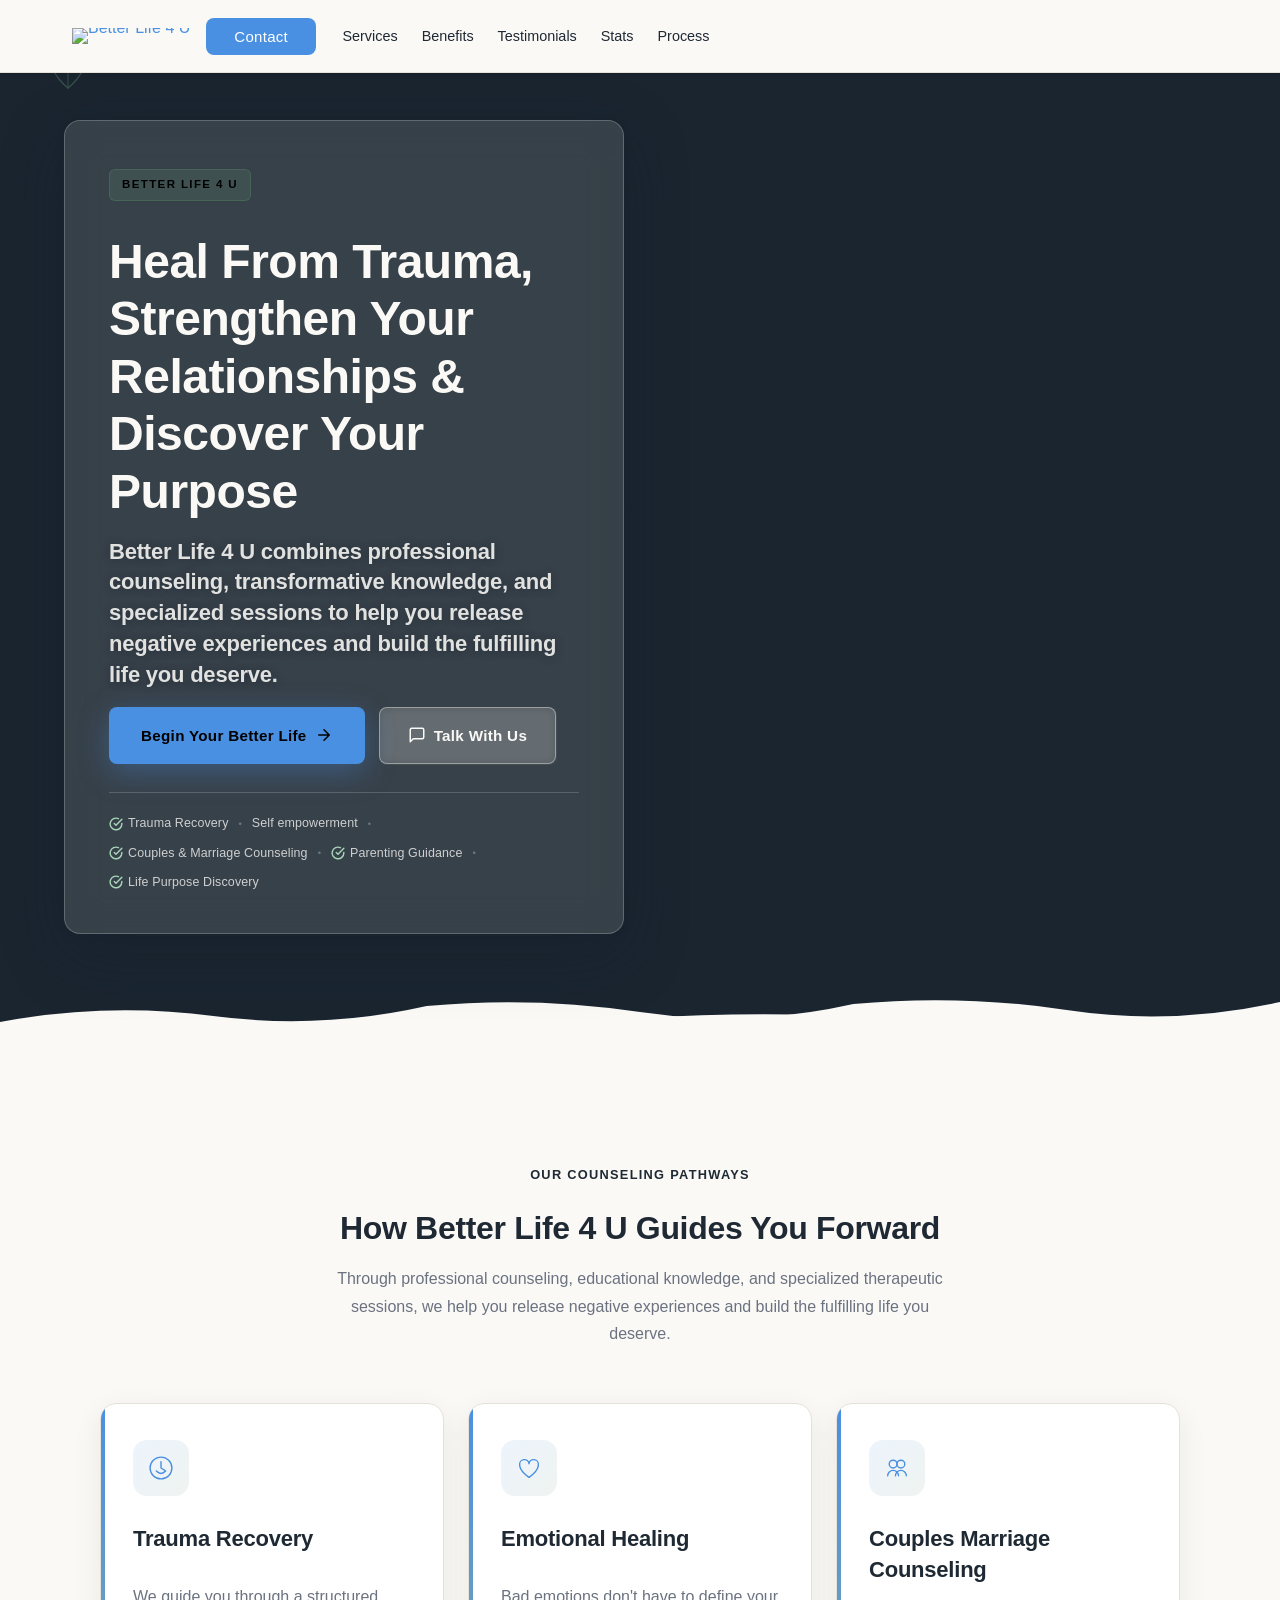
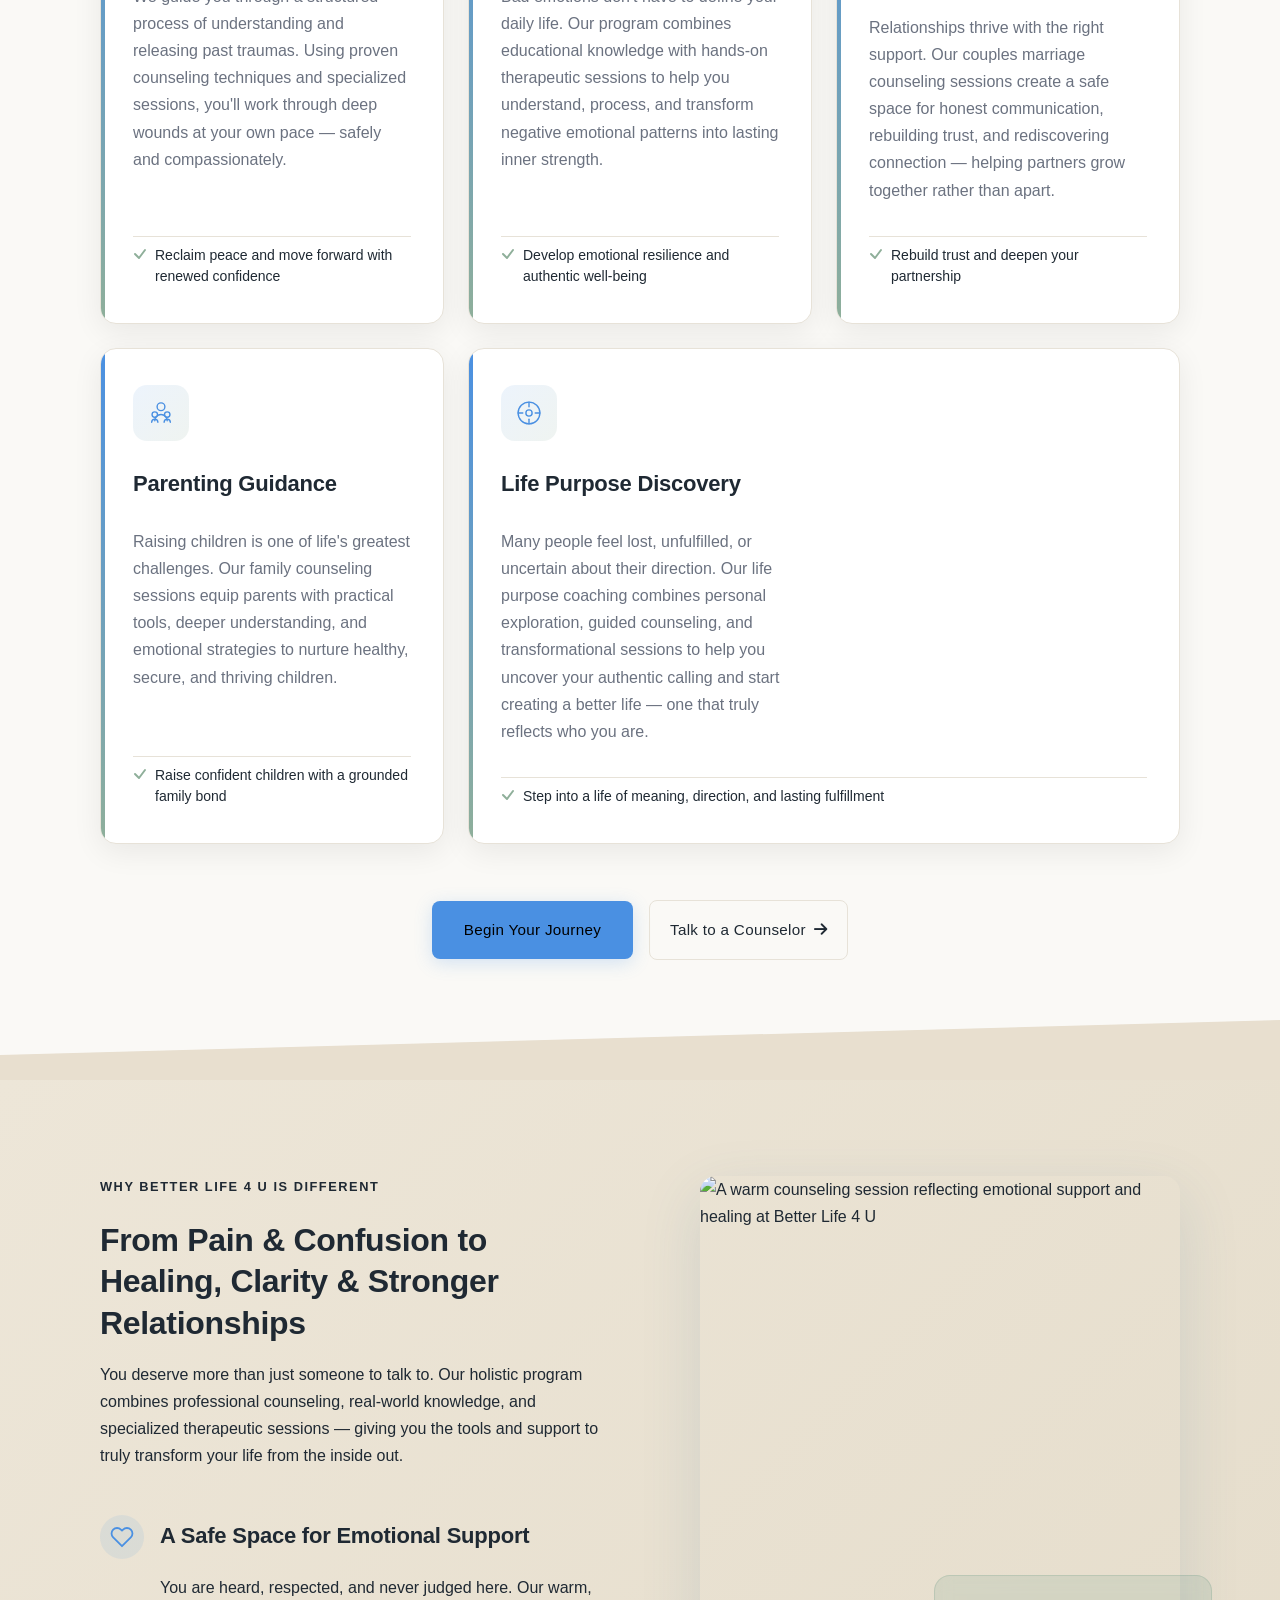
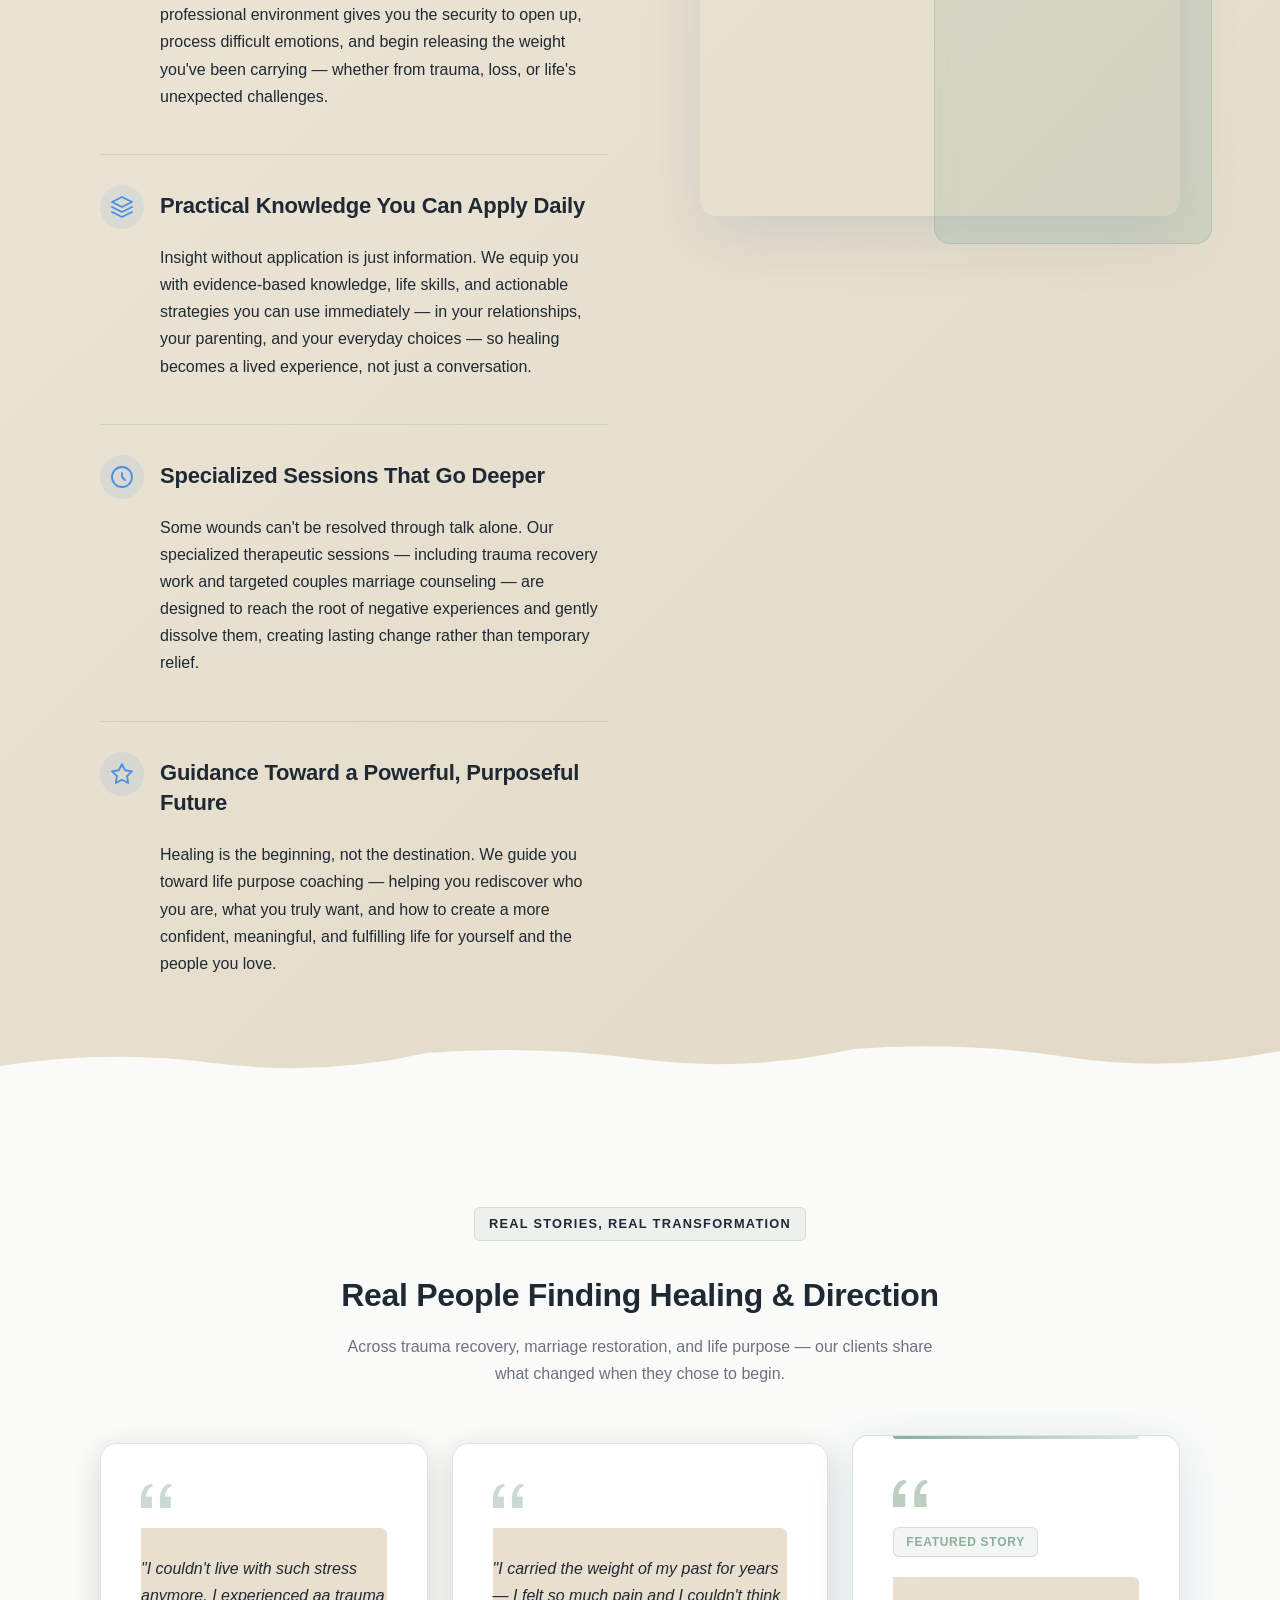
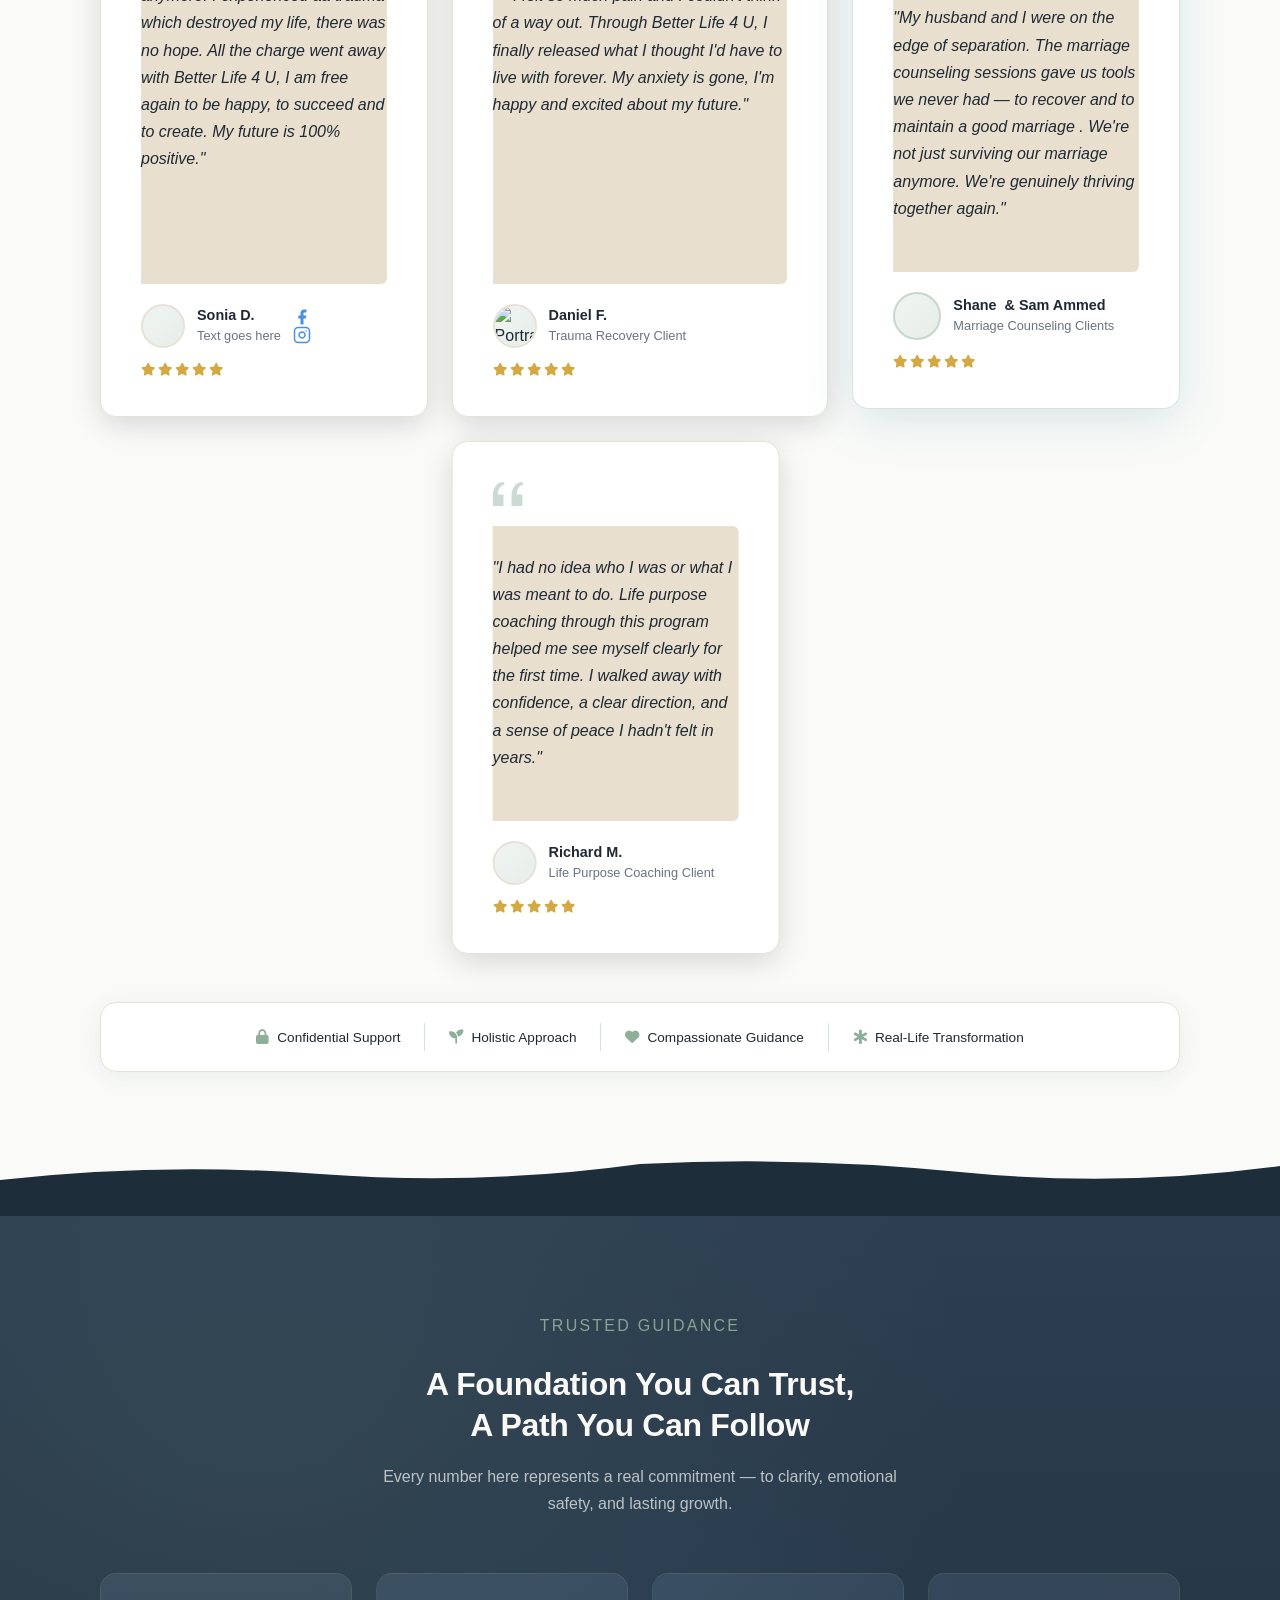
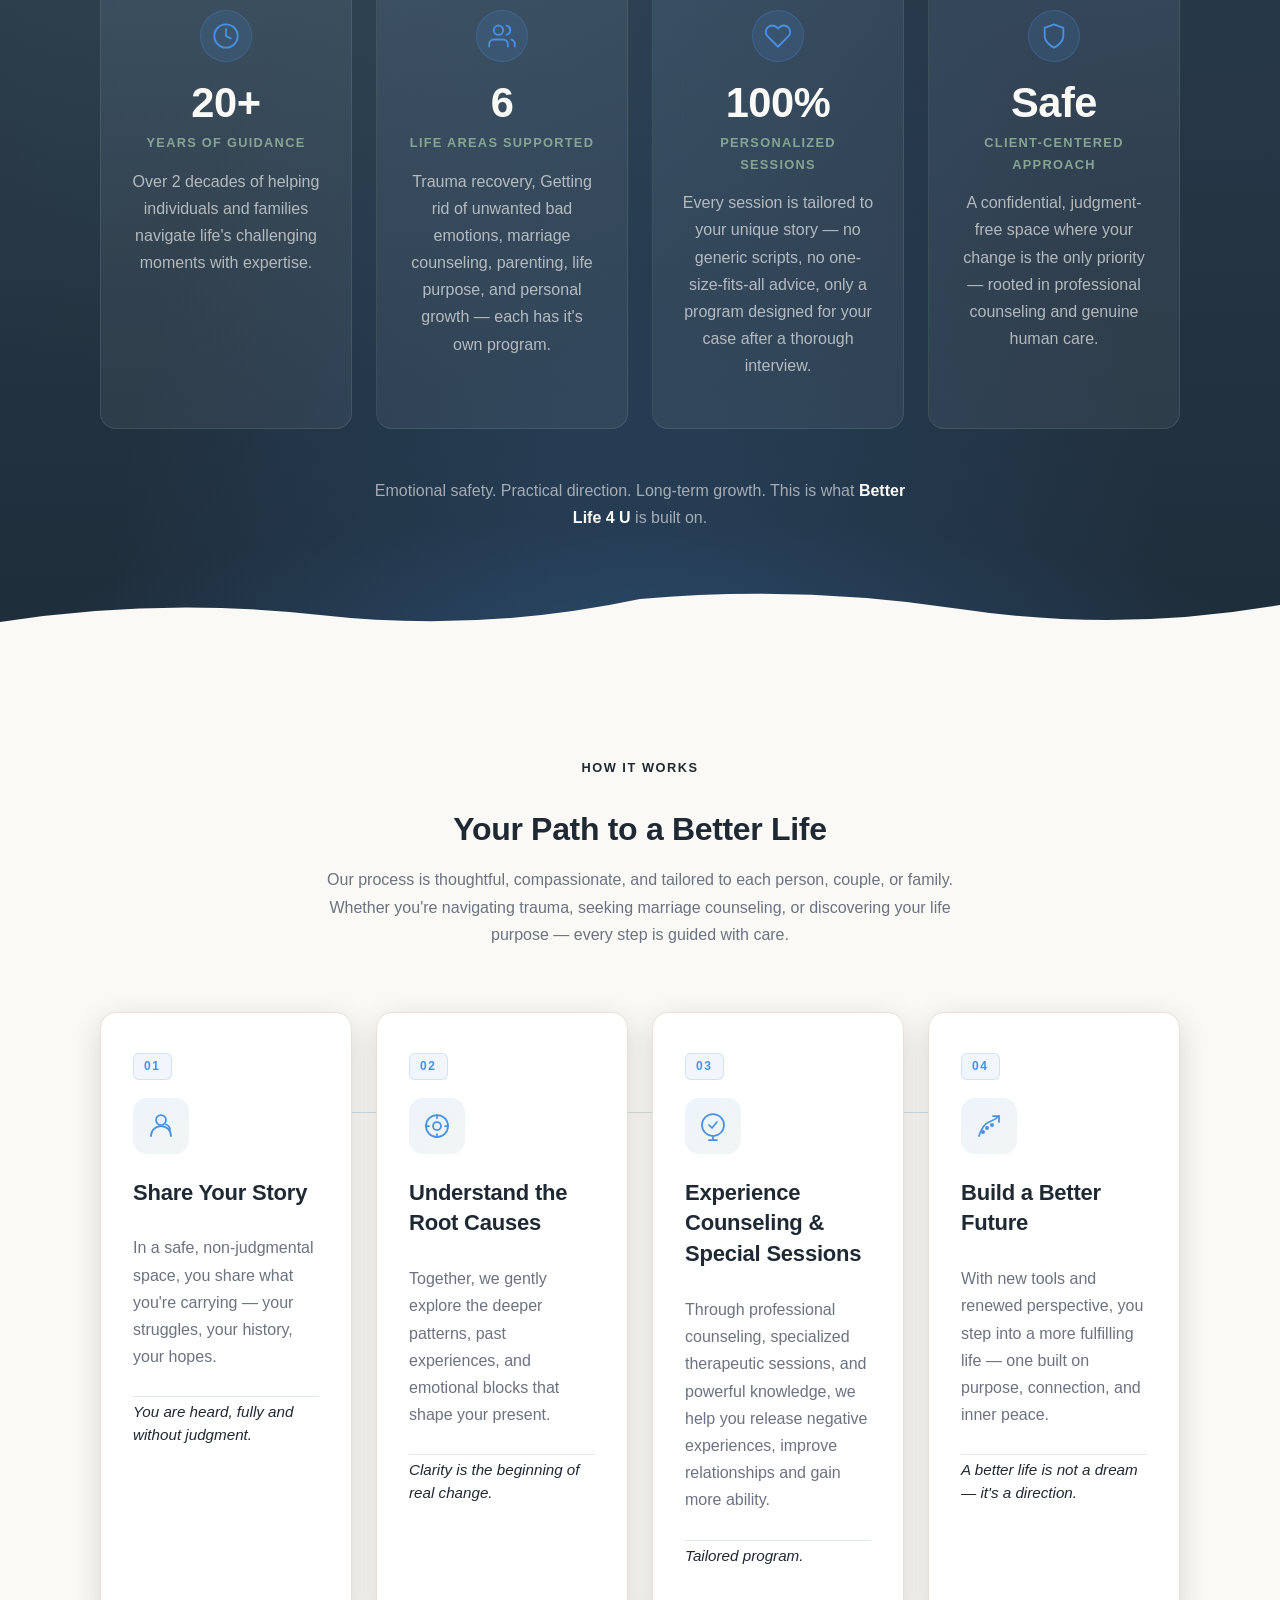
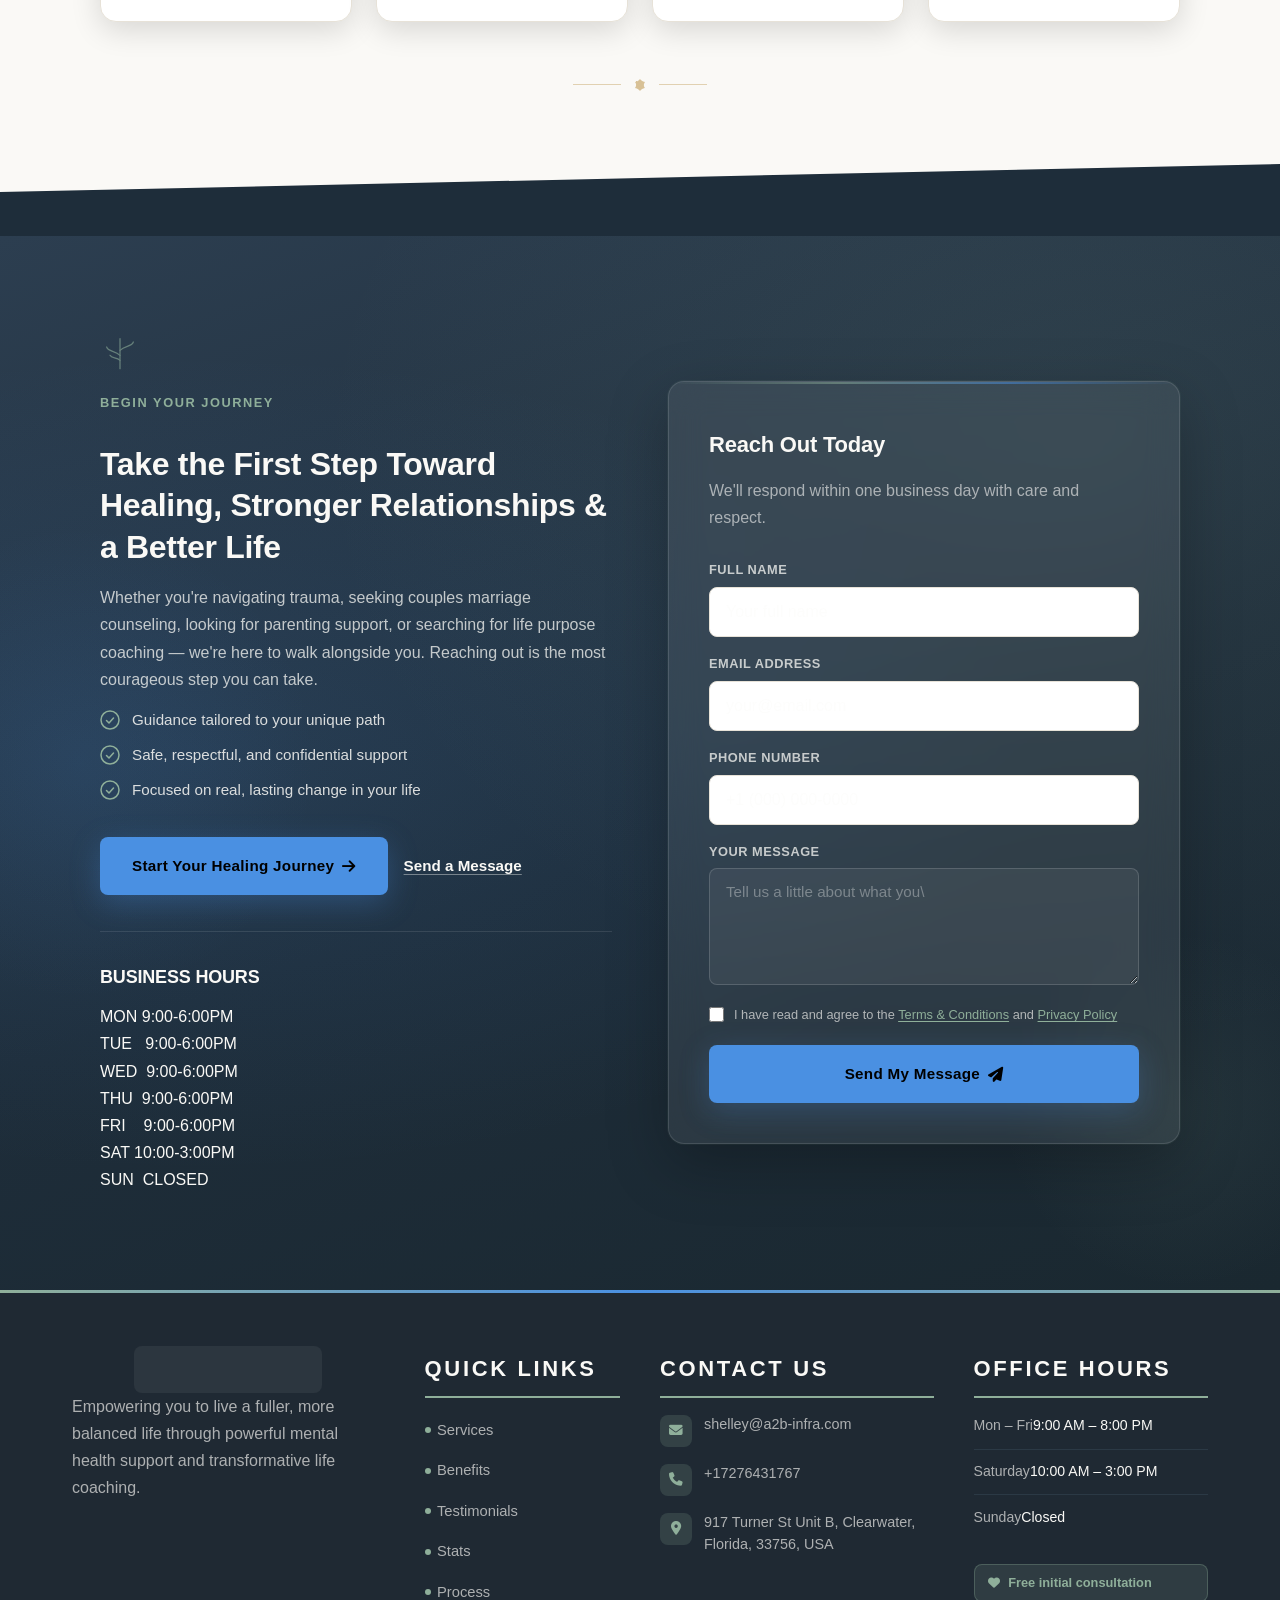
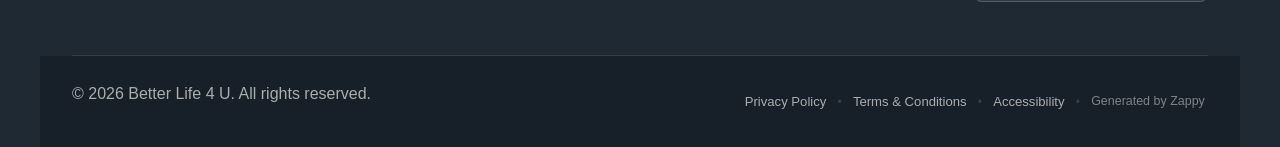
==== commit 162c2029: "Incremental sync: 1 page(s) — update_text" ====
--- a/index.html
+++ b/index.html
@@ -1582,7 +1582,7 @@
 </section>
   </main>
   
-  <footer class="site-footer" aria-label="Site Footer"> <div class="footer-container"> <div class="footer-top"> <div class="footer-col footer-brand"> <div data-zappy-zoom-wrapper="true" data-element-id="img-1779138552466-bw13dh5w0" data-element-type="image" data-zappy-zoom-wrapper-width="188px" data-zappy-zoom-wrapper-height="47px" data-zappy-zoom-wrapper-width-mode="px" data-zappy-zoom-wrapper-align="center" style="position: relative !important; overflow: hidden !important; width: 188px !important; max-width: 100% !important; margin-left: auto !important; margin-right: auto !important; height: 47px !important; display: block !important;" data-zappy-zoom-clip="true" data-zappy-wrapper-margins-applied="true" class="zappy-resizable-hover"><img src="/assets/better-life-4-u-mental-health-life-coaching-logo.webp" alt="Better Life 4 U" class="logo" data-element-type="image" data-element-id="img-1779138552466-bw13dh5w0" data-zappy-footer-image="true" style="object-fit: fill !important; object-position: 28% 43%; margin: 0px !important; position: absolute !important; left: 0% !important; top: 0% !important; width: 100% !important; height: 100% !important; max-width: none !important; max-height: none !important; display: block !important;" data-zappy-zoom="0.5"></div> <p class="footer-tagline" style="">Empowering you to live a fuller, more balanced life through powerful mental health support and transformative life coaching.</p> <div class="footer-social" aria-label="Social Media Links"></div> </div> <div class="footer-col footer-links"> <h3 class="footer-heading">Quick Links</h3> <ul class="footer-nav"> <li><a href="#services">Services</a></li> <li><a href="#benefits">Benefits</a></li> <li><a href="#testimonials">Testimonials</a></li> <li><a href="#stats">Stats</a></li> <li><a href="#process">Process</a></li> </ul> </div> <div class="footer-col footer-contact-col"> <h3 class="footer-heading">Contact Us</h3> <ul class="footer-contact"> <li> <span class="contact-icon"><i class="fas fa-envelope" data-element-type="icon" data-element-id="icon-1779138552464-vstsr9nzx" data-icon-type="fontawesome"></i></span> <span class="contact-text"><a href="mailto:shelley@a2b-infra.com">shelley@a2b-infra.com</a></span> </li> <li> <span class="contact-icon"><i class="fas fa-phone" data-element-type="icon" data-element-id="icon-1779138552464-a2lfkkdim" data-icon-type="fontawesome"></i></span> <span class="contact-text"><a href="tel:+17276431767">+17276431767</a></span> </li> <li><a href="/"><span class="contact-icon"><i class="fas fa-map-marker-alt"></i></span> <span class="contact-text">917 Turner St Unit B, Clearwater, Florida, 33756, USA</span></a></li> </ul> </div> <div class="footer-col footer-hours"> <h3 class="footer-heading">Office Hours</h3> <ul class="hours-list"> <li><a href="/" style=""><span class="day">Mon – Fri</span><span class="time">9:00 AM – 8:00 PM</span></a></li> <li><a href="/"><span class="day">Saturday</span><span class="time">10:00 AM – 3:00 PM</span></a></li> <li><a href="/"><span class="day">Sunday</span><span class="time">Closed</span></a></li> </ul> <div class="footer-badge"><i class="fas fa-heart" data-element-type="icon" data-element-id="icon-1779138552465-03nj3tg63" data-icon-type="fontawesome"></i> Free initial consultation</div> </div> </div> <div class="footer-divider"></div> <div class="footer-bottom"> <p class="footer-copy">© 2026 Better Life 4 U. All rights reserved.</p> <div class="footer-legal"> <a href="/privacy">Privacy Policy</a> <span class="legal-sep" aria-hidden="true">•</span> <a href="/terms">Terms &amp; Conditions</a> <span class="legal-sep" aria-hidden="true">•</span> <a href="/accessibility">Accessibility</a> <span class="legal-sep" aria-hidden="true">•</span> <a href="https://zappy5.com" target="_blank" class="zappy-attribution">Generated by Zappy</a> </div> </div> </div> </footer>
+  <footer class="site-footer" aria-label="Site Footer"> <div class="footer-container"> <div class="footer-top"> <div class="footer-col footer-brand"> <div data-zappy-zoom-wrapper="true" data-element-id="img-1779138552466-bw13dh5w0" data-element-type="image" data-zappy-zoom-wrapper-width="188px" data-zappy-zoom-wrapper-height="47px" data-zappy-zoom-wrapper-width-mode="px" data-zappy-zoom-wrapper-align="center" style="position: relative !important; overflow: hidden !important; width: 188px !important; max-width: 100% !important; margin-left: auto !important; margin-right: auto !important; height: 47px !important; display: block !important;" data-zappy-zoom-clip="true" data-zappy-wrapper-margins-applied="true"><img src="/assets/better-life-4-u-mental-health-life-coaching-logo.webp" alt="Better Life 4 U" class="logo" data-element-type="image" data-element-id="img-1779138552466-bw13dh5w0" data-zappy-footer-image="true" style="object-fit: fill !important; object-position: 28% 43%; margin: 0px !important; position: absolute !important; left: 0% !important; top: 0% !important; width: 100% !important; height: 100% !important; max-width: none !important; max-height: none !important; display: block !important;" data-zappy-zoom="0.5"></div> <p class="footer-tagline" style="">Empowering you to live a fuller, more balanced life through powerful mental health support and transformative life coaching.</p> <div class="footer-social" aria-label="Social Media Links"></div> </div> <div class="footer-col footer-links"> <h3 class="footer-heading">Quick Links</h3> <ul class="footer-nav" style=""><li><a href="#services">Services</a></li><li><a href="#benefits">Benefits</a></li><li><a href="#testimonials">Testimonials</a></li><li><a href="#stats">Stats</a></li><li><a href="#process">Process</a></li></ul> </div> <div class="footer-col footer-contact-col"> <h3 class="footer-heading">Contact Us</h3> <ul class="footer-contact"> <li> <span class="contact-icon"><i class="fas fa-envelope" data-element-type="icon" data-element-id="icon-1779138552464-vstsr9nzx" data-icon-type="fontawesome"></i></span> <span class="contact-text"><a href="mailto:shelley@a2b-infra.com">shelley@a2b-infra.com</a></span> </li> <li> <span class="contact-icon"><i class="fas fa-phone" data-element-type="icon" data-element-id="icon-1779138552464-a2lfkkdim" data-icon-type="fontawesome"></i></span> <span class="contact-text"><a href="tel:+17276431767">+17276431767</a></span> </li> <li><a href="/" style=""><span class="contact-icon"><i class="fas fa-map-marker-alt zappy-native-element" data-element-type="icon" data-element-id="native-icon-1779142768060-ejkrmra86" style="cursor: pointer;"></i></span> <span class="contact-text">917 Turner St Unit B, Clearwater, Florida, 33756, USA</span></a></li> </ul> </div> <div class="footer-col footer-hours"> <h3 class="footer-heading">Office Hours</h3> <ul class="hours-list"> <li><a href="/" style=""><span class="day">Mon – Fri</span><span class="time">9:00 AM – 8:00 PM</span></a></li> <li><a href="/"><span class="day">Saturday</span><span class="time">10:00 AM – 3:00 PM</span></a></li> <li><a href="/"><span class="day">Sunday</span><span class="time">Closed</span></a></li> </ul> <div class="footer-badge" style=""><i class="fas fa-heart" data-element-type="icon" data-element-id="icon-1779138552465-03nj3tg63" data-icon-type="fontawesome" style="cursor: pointer;"></i><span style="color: #8faf9a !important"> Free initial consultation</span></div> </div> </div> <div class="footer-divider"></div> <div class="footer-bottom"> <p class="footer-copy">© 2026 Better Life 4 U. All rights reserved.</p> <div class="footer-legal"> <a href="/privacy">Privacy Policy</a> <span class="legal-sep" aria-hidden="true">•</span> <a href="/terms">Terms &amp; Conditions</a> <span class="legal-sep" aria-hidden="true">•</span> <a href="/accessibility">Accessibility</a> <span class="legal-sep" aria-hidden="true">•</span> <a href="https://zappy5.com" target="_blank" class="zappy-attribution">Generated by Zappy</a> </div> </div> </div> </footer>
   
   <!-- WhatsApp float button hidden as per disabled platforms -->
   <a href="https://wa.me/972543177919" class="whatsapp-float" aria-label="WhatsApp" style="display:none !important;">
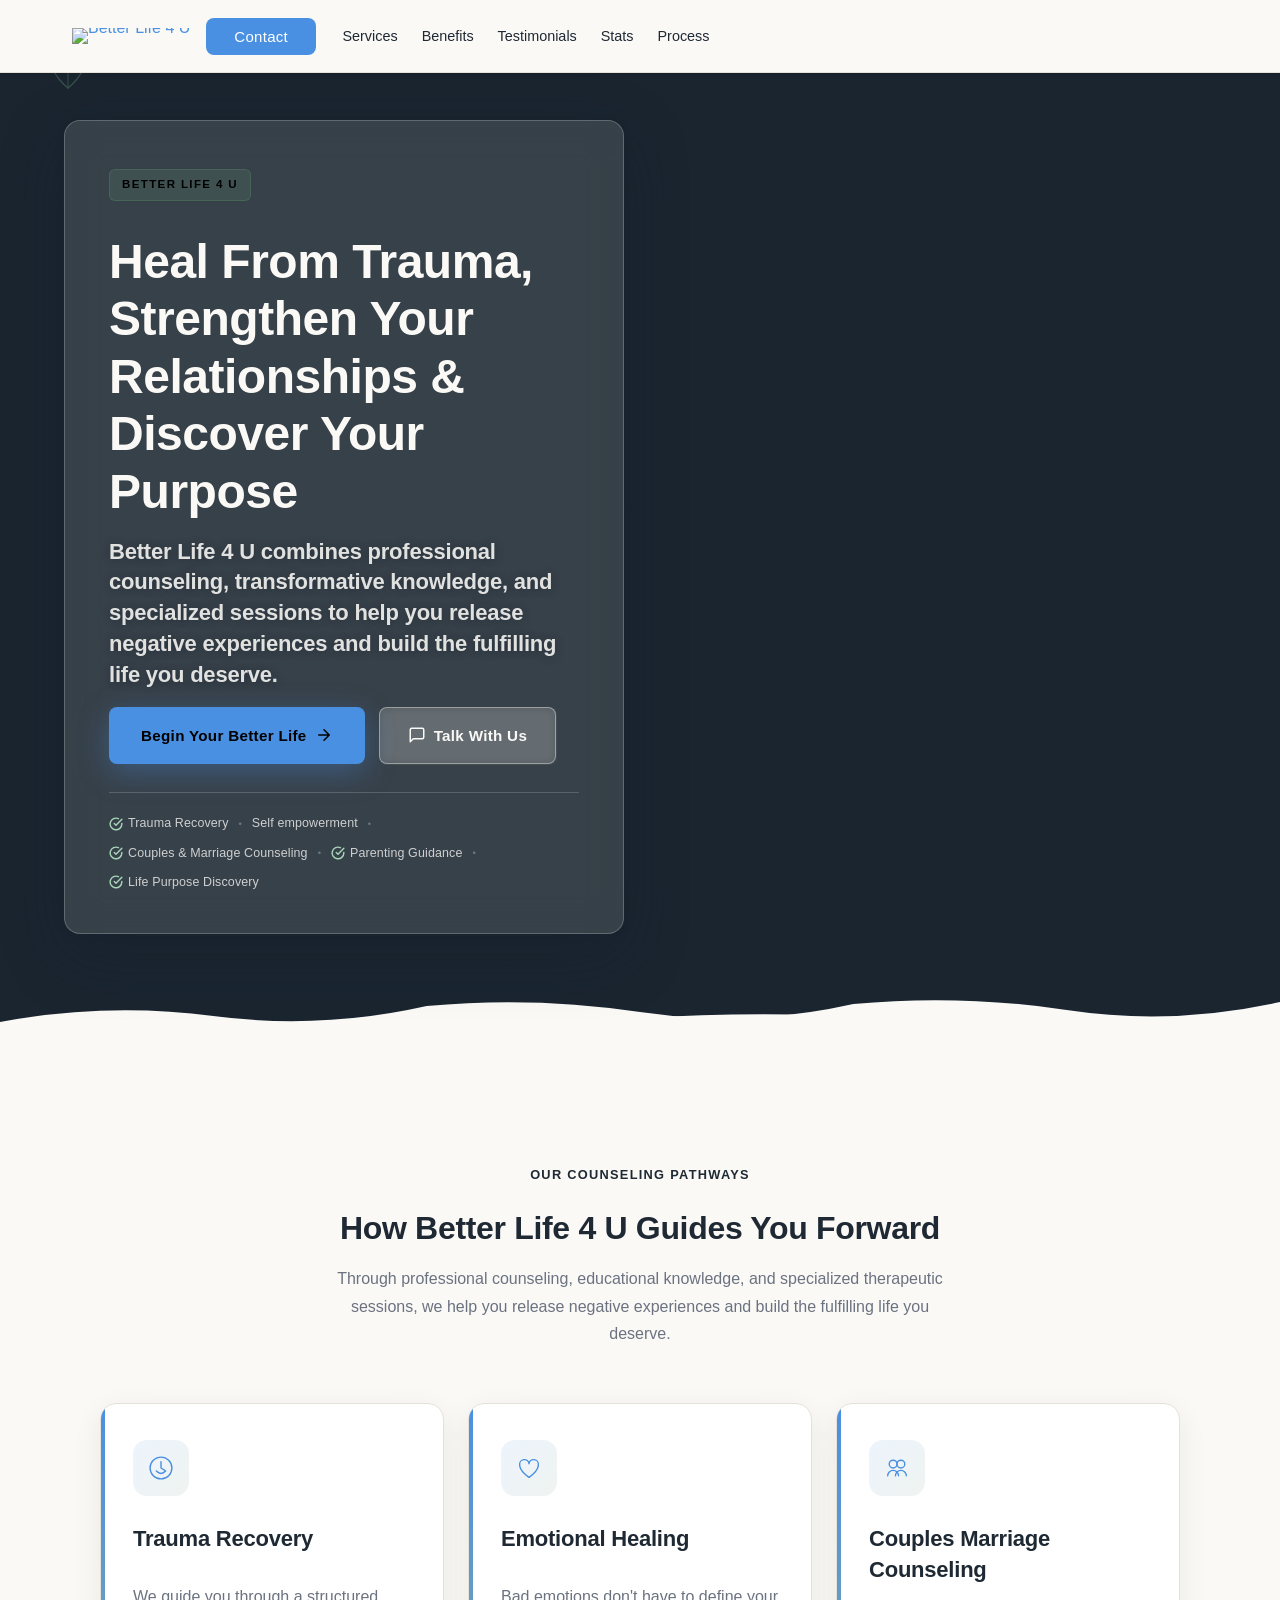
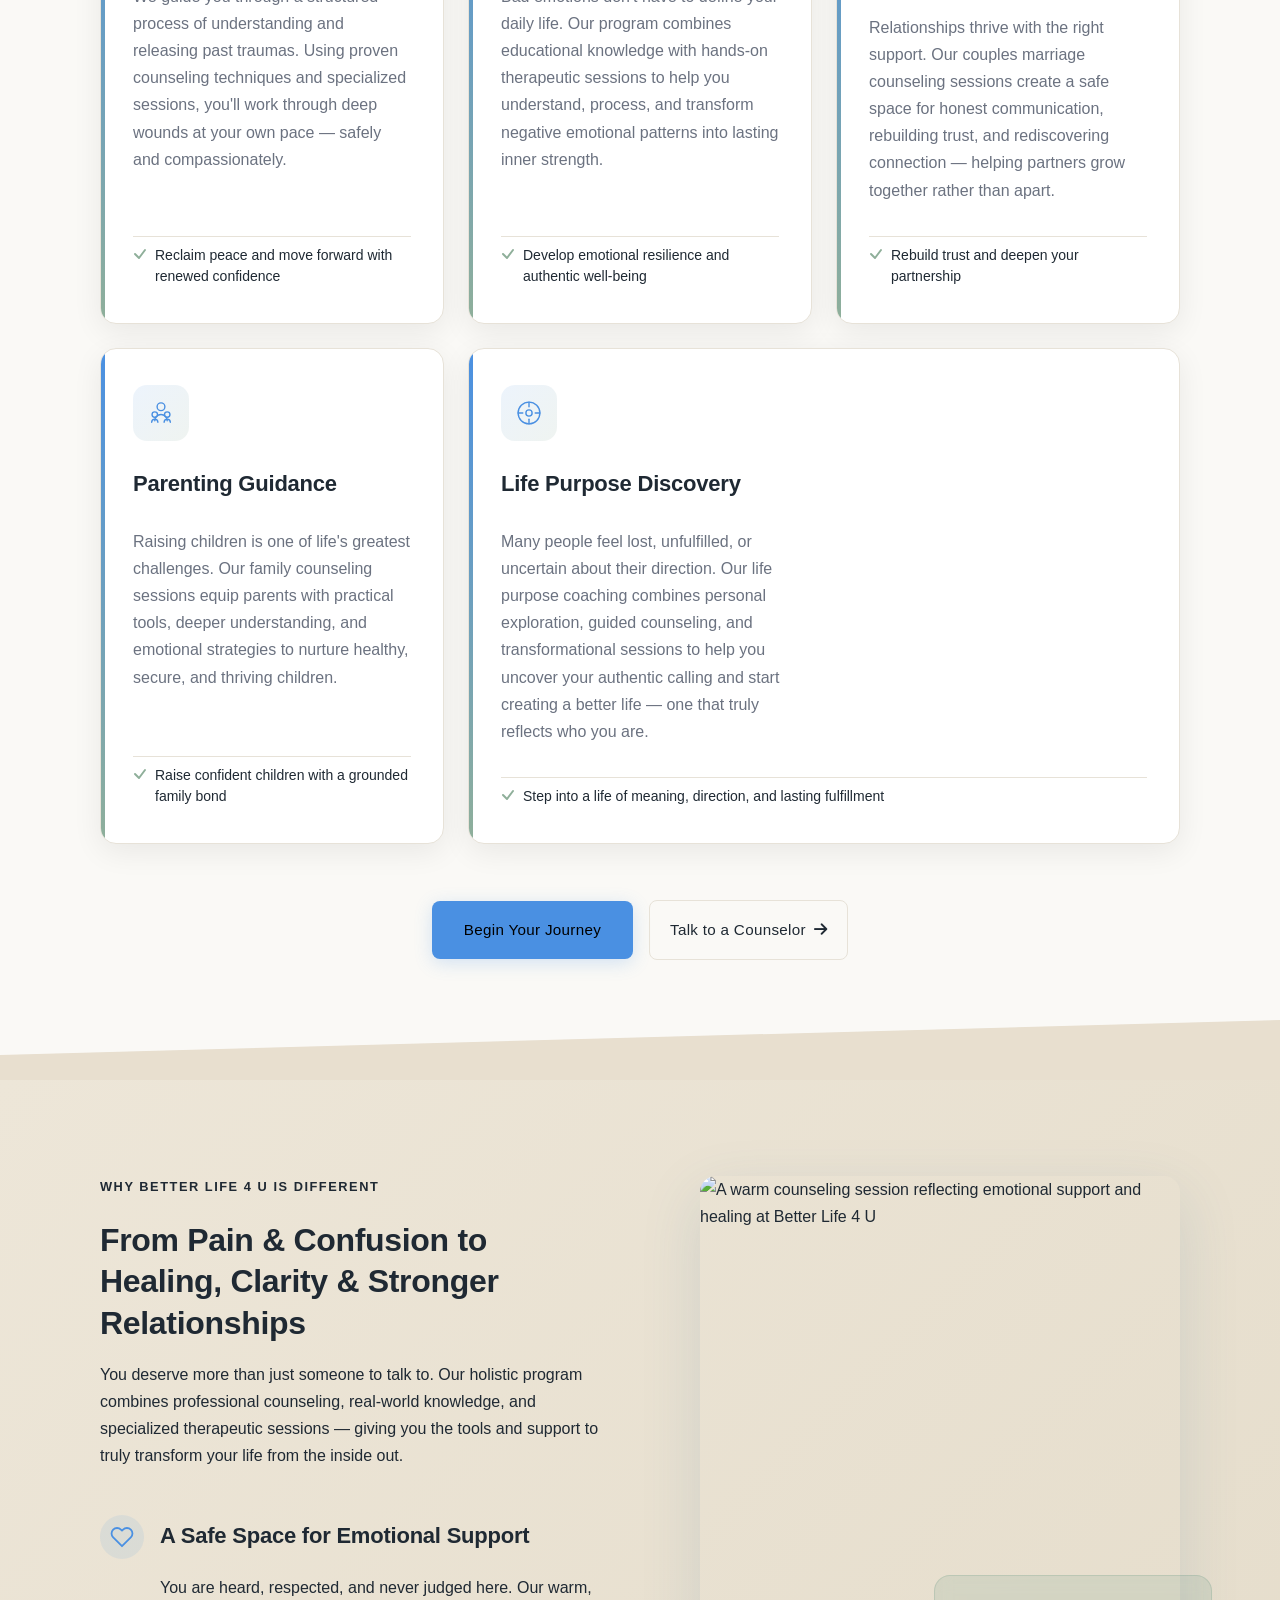
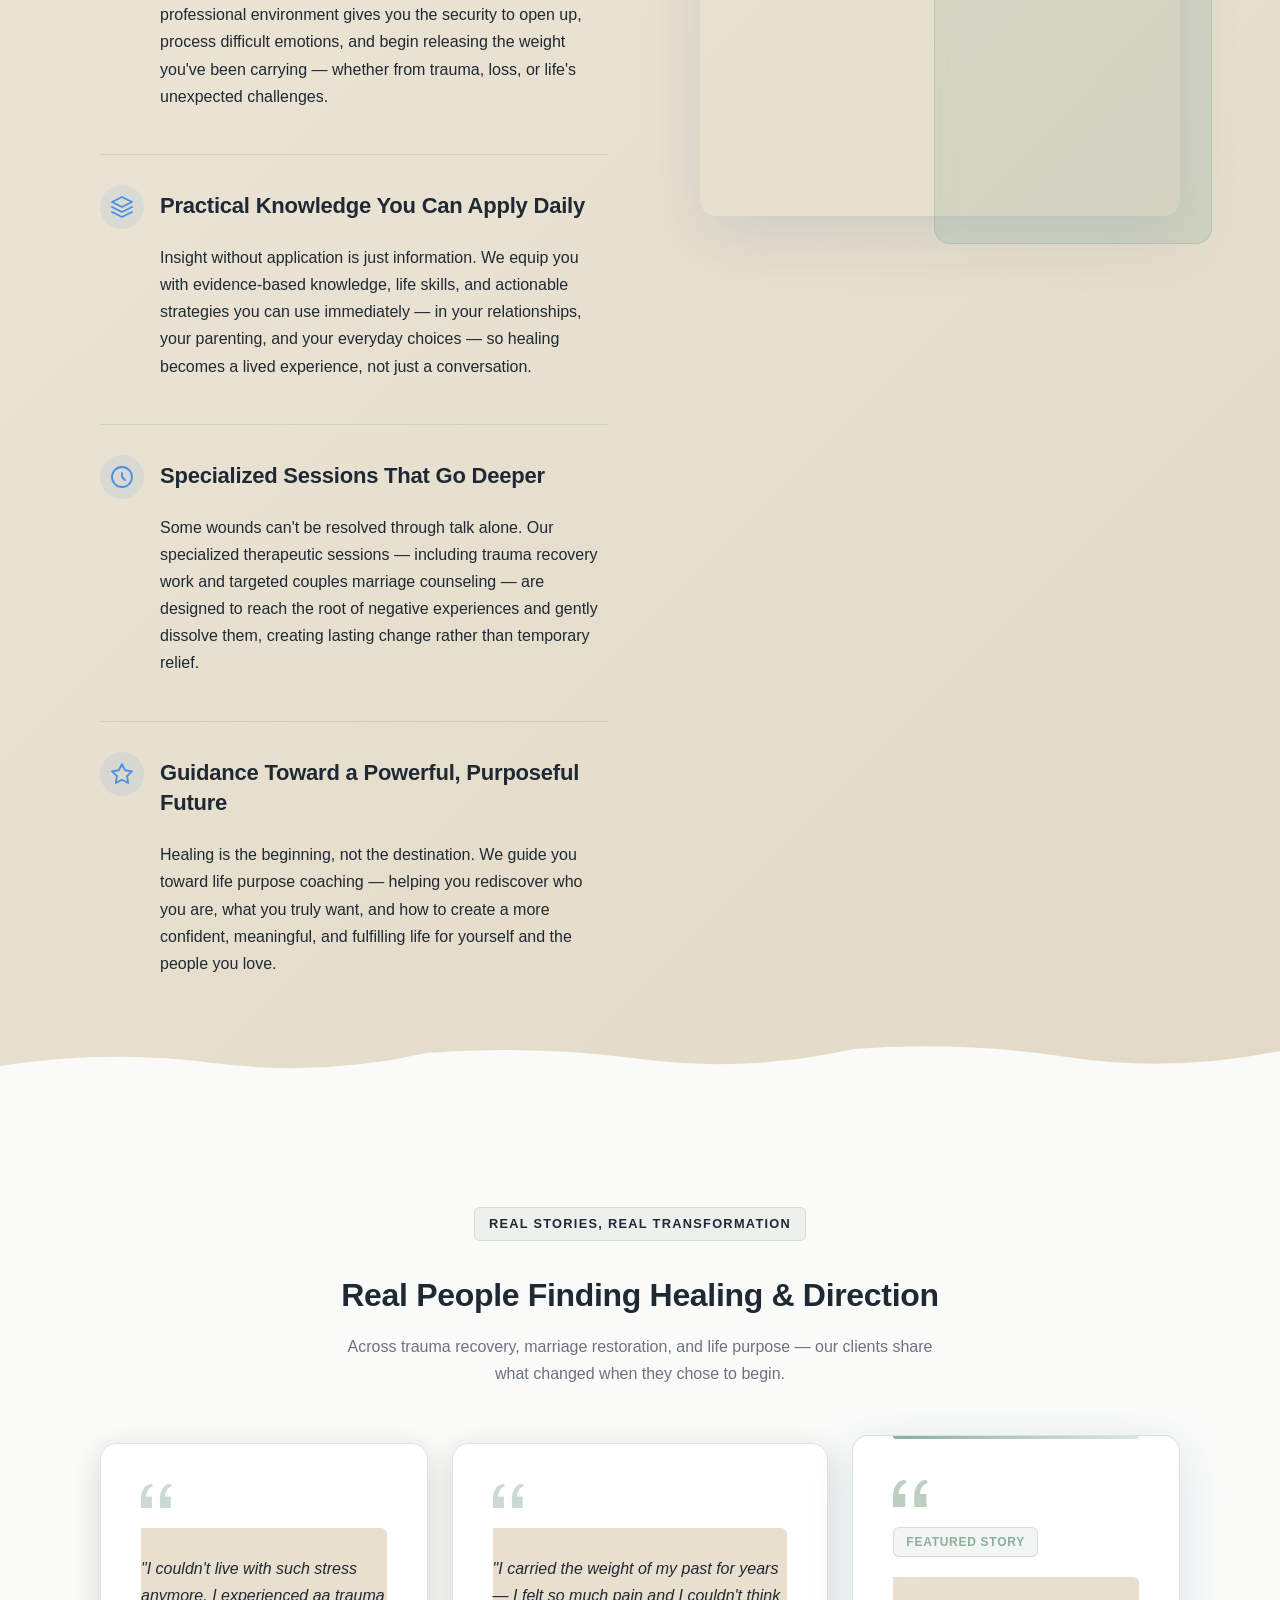
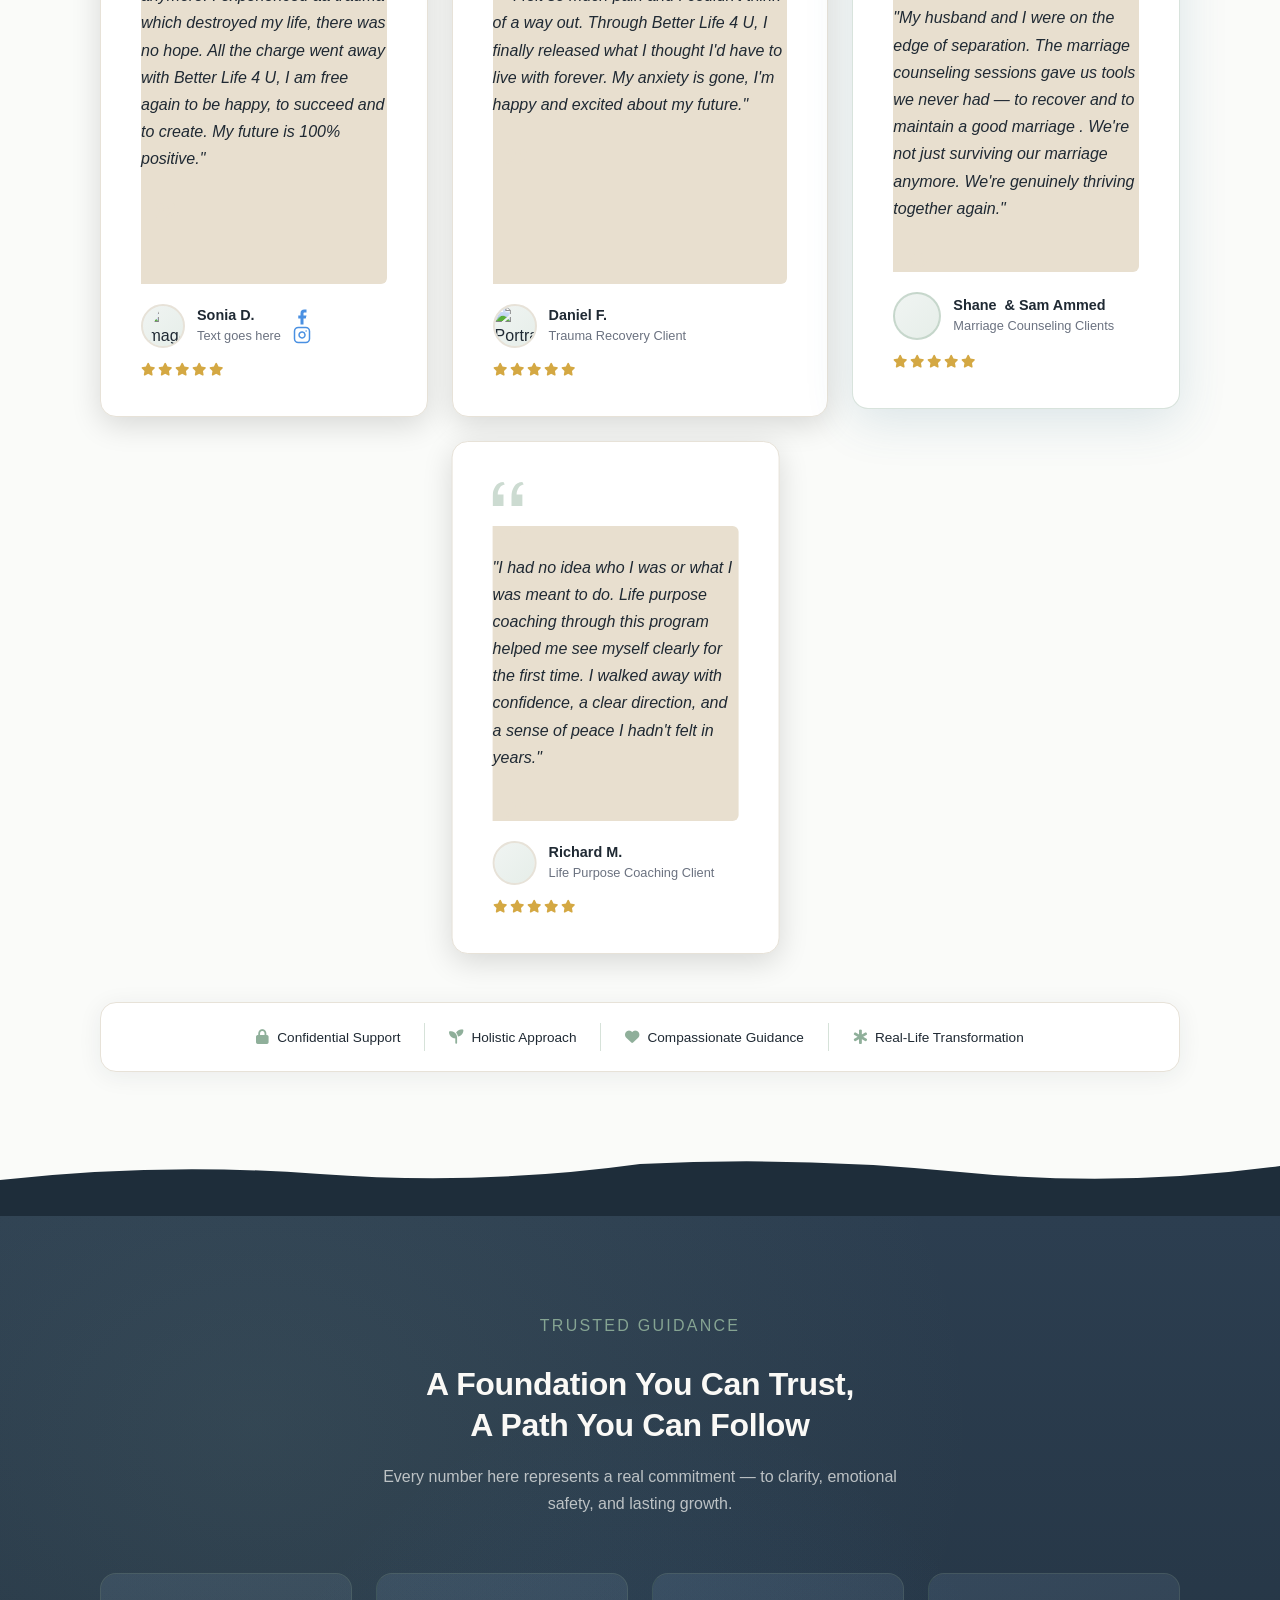
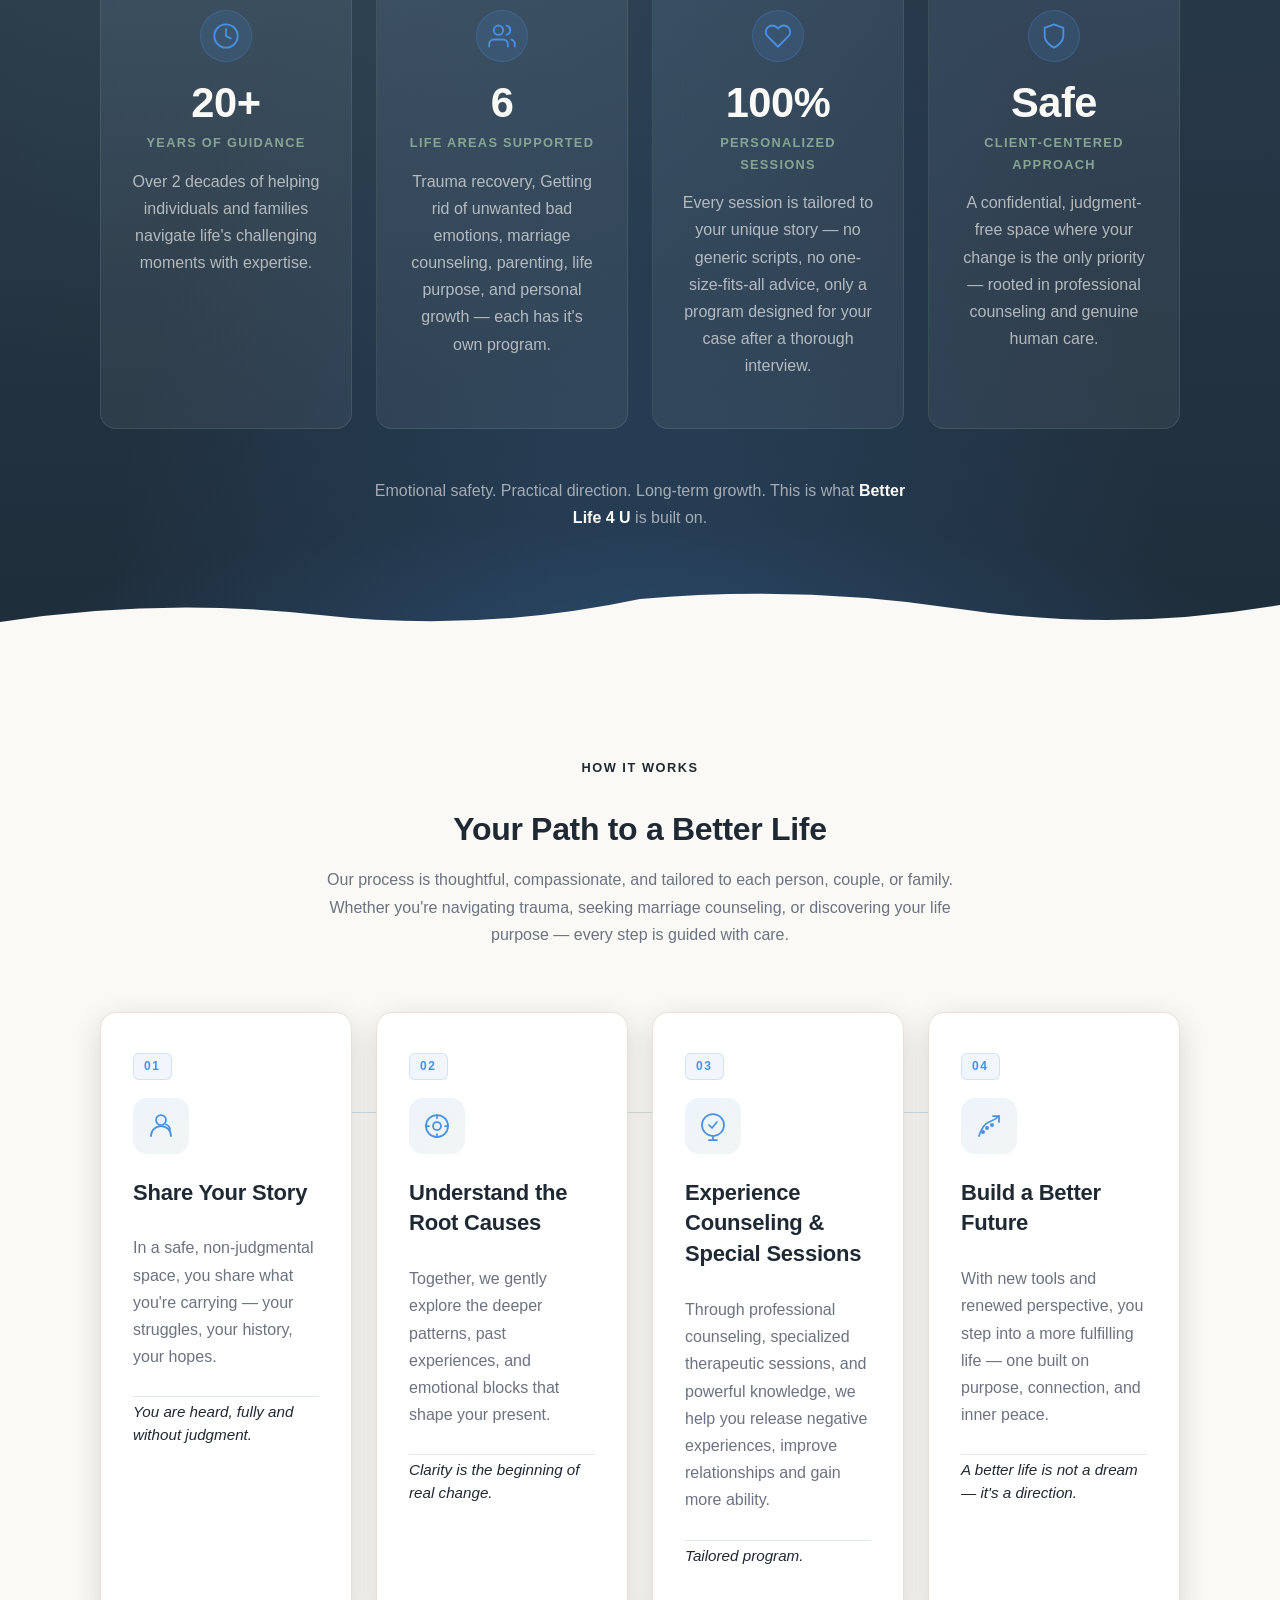
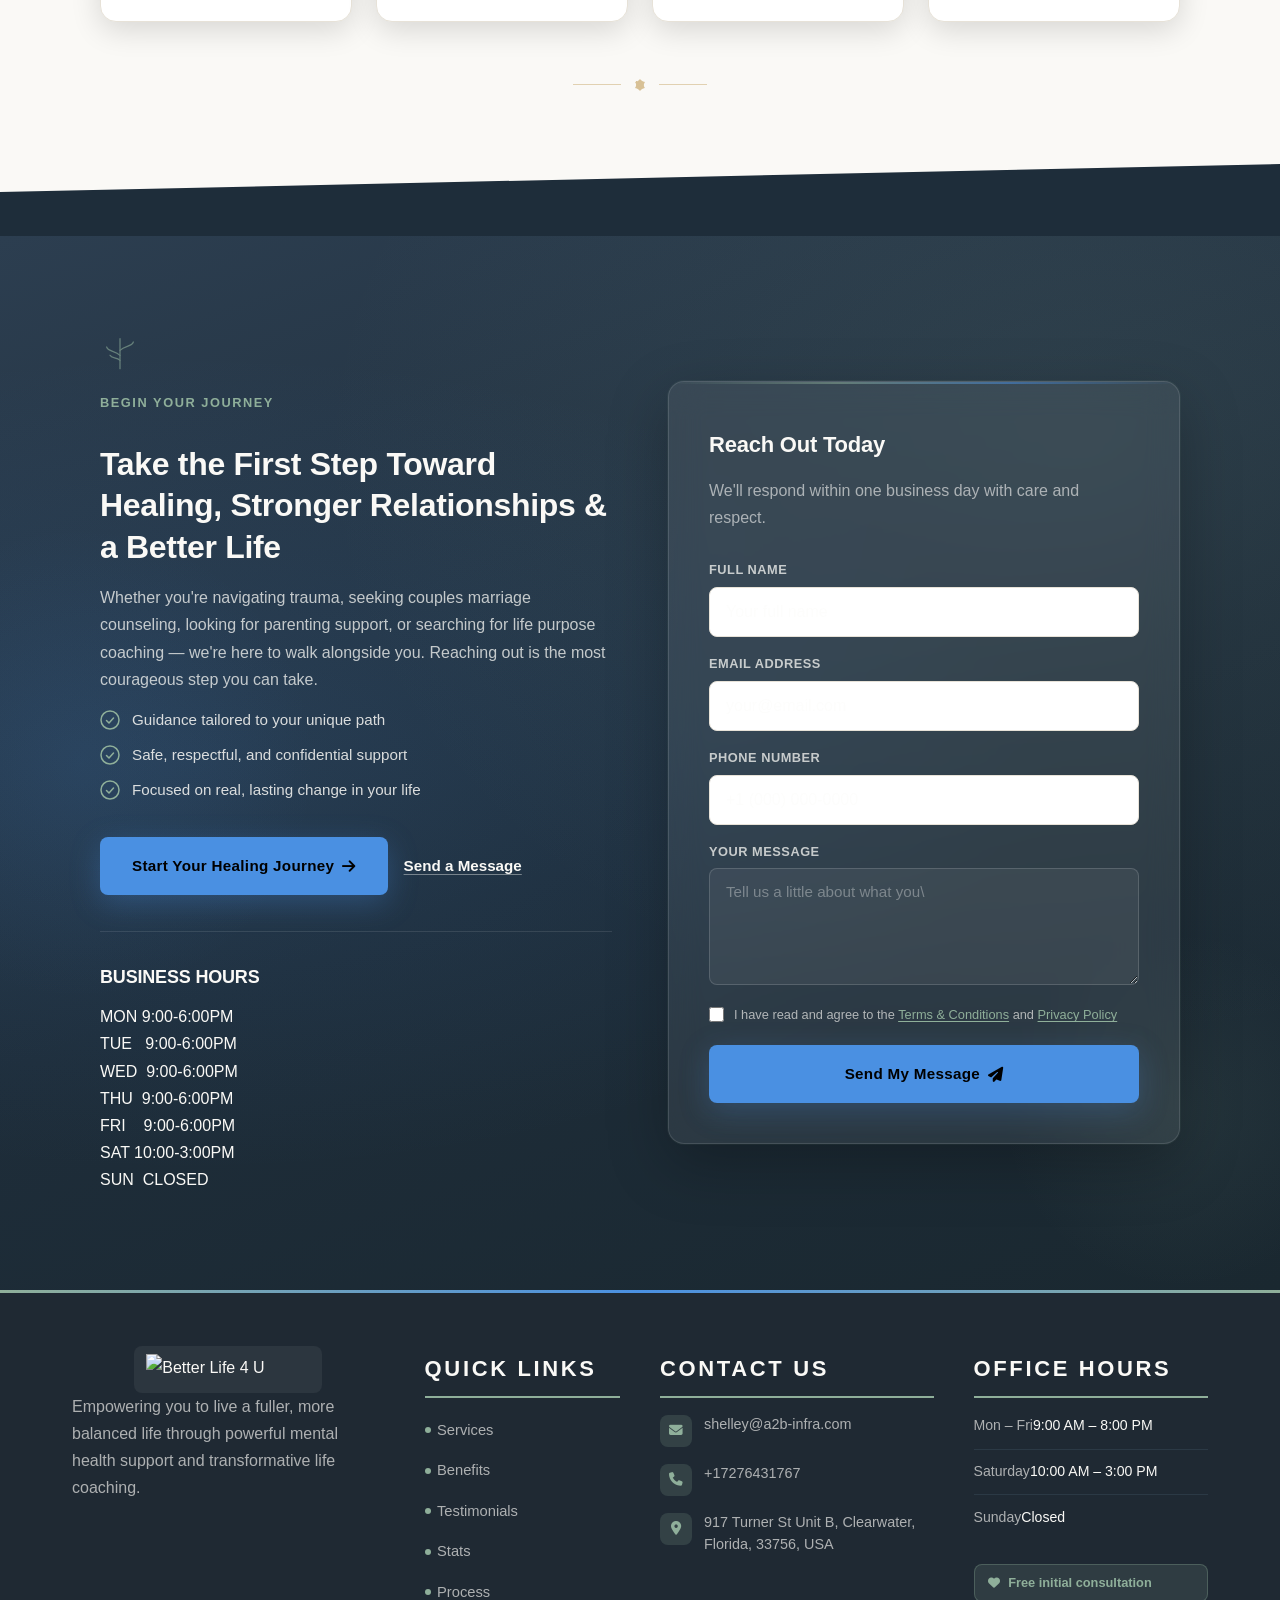
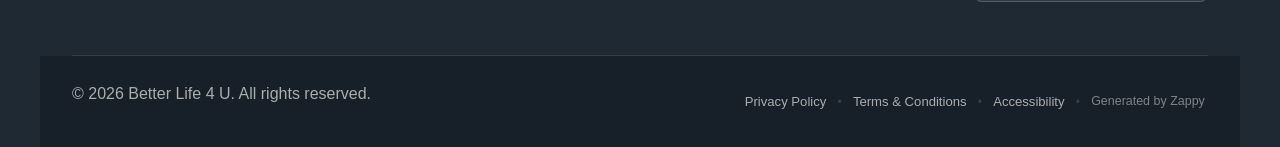
==== commit d5e8fb51: "Incremental sync: 1 page(s) — update_text_width" ====
--- a/index.html
+++ b/index.html
@@ -836,7 +836,7 @@
     <div class="home-hero-card">
 
       <!-- Eyebrow Label -->
-      <p style="max-width: 65ch; margin-left: auto; margin-right: auto;" data-zappy-text-width="readable"><span class="home-hero-eyebrow" style=""><span style="color: #000000 !important">Better Life 4 U</span></span></p><!-- H1 Headline --><h1 class="home-hero-headline">Heal From Trauma, Strengthen Your Relationships &amp; Discover Your Purpose</h1>
+      <p style="max-width: 65ch; margin-left: auto; margin-right: auto;" data-zappy-text-width="readable"><span class="home-hero-eyebrow" style=""><span style="color: #000000 !important">Better Life 4 U</span></span></p><!-- H1 Headline --><h1 class="home-hero-headline" style="max-width: 45ch; margin-left: auto; margin-right: auto; outline: none;" data-zappy-text-width="narrow">Heal From Trauma, Strengthen Your Relationships &amp; Discover Your Purpose</h1>
 
       <!-- Supporting Subtitle -->
       <h3 class="home-hero-subtitle">Better Life 4 U combines professional counseling, transformative knowledge, and specialized sessions to help you release negative experiences and build the fulfilling life you deserve.</h3>
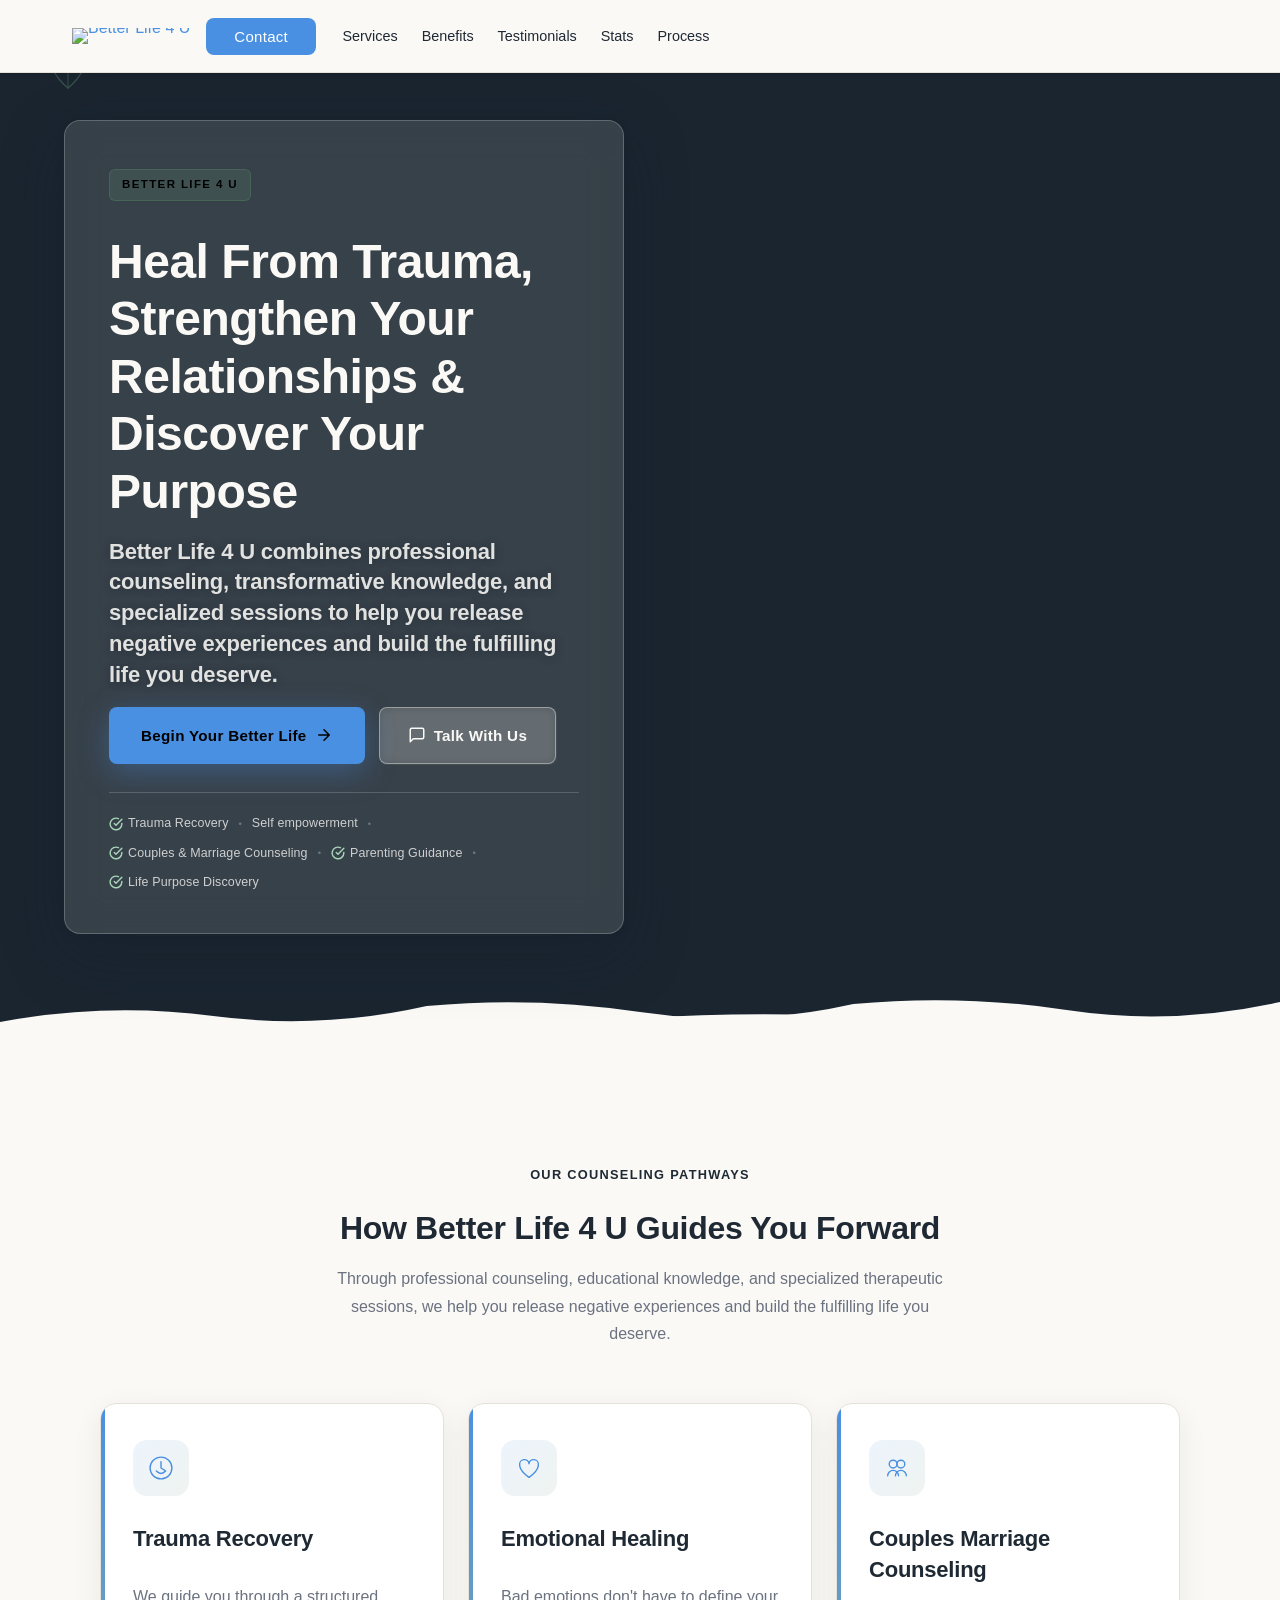
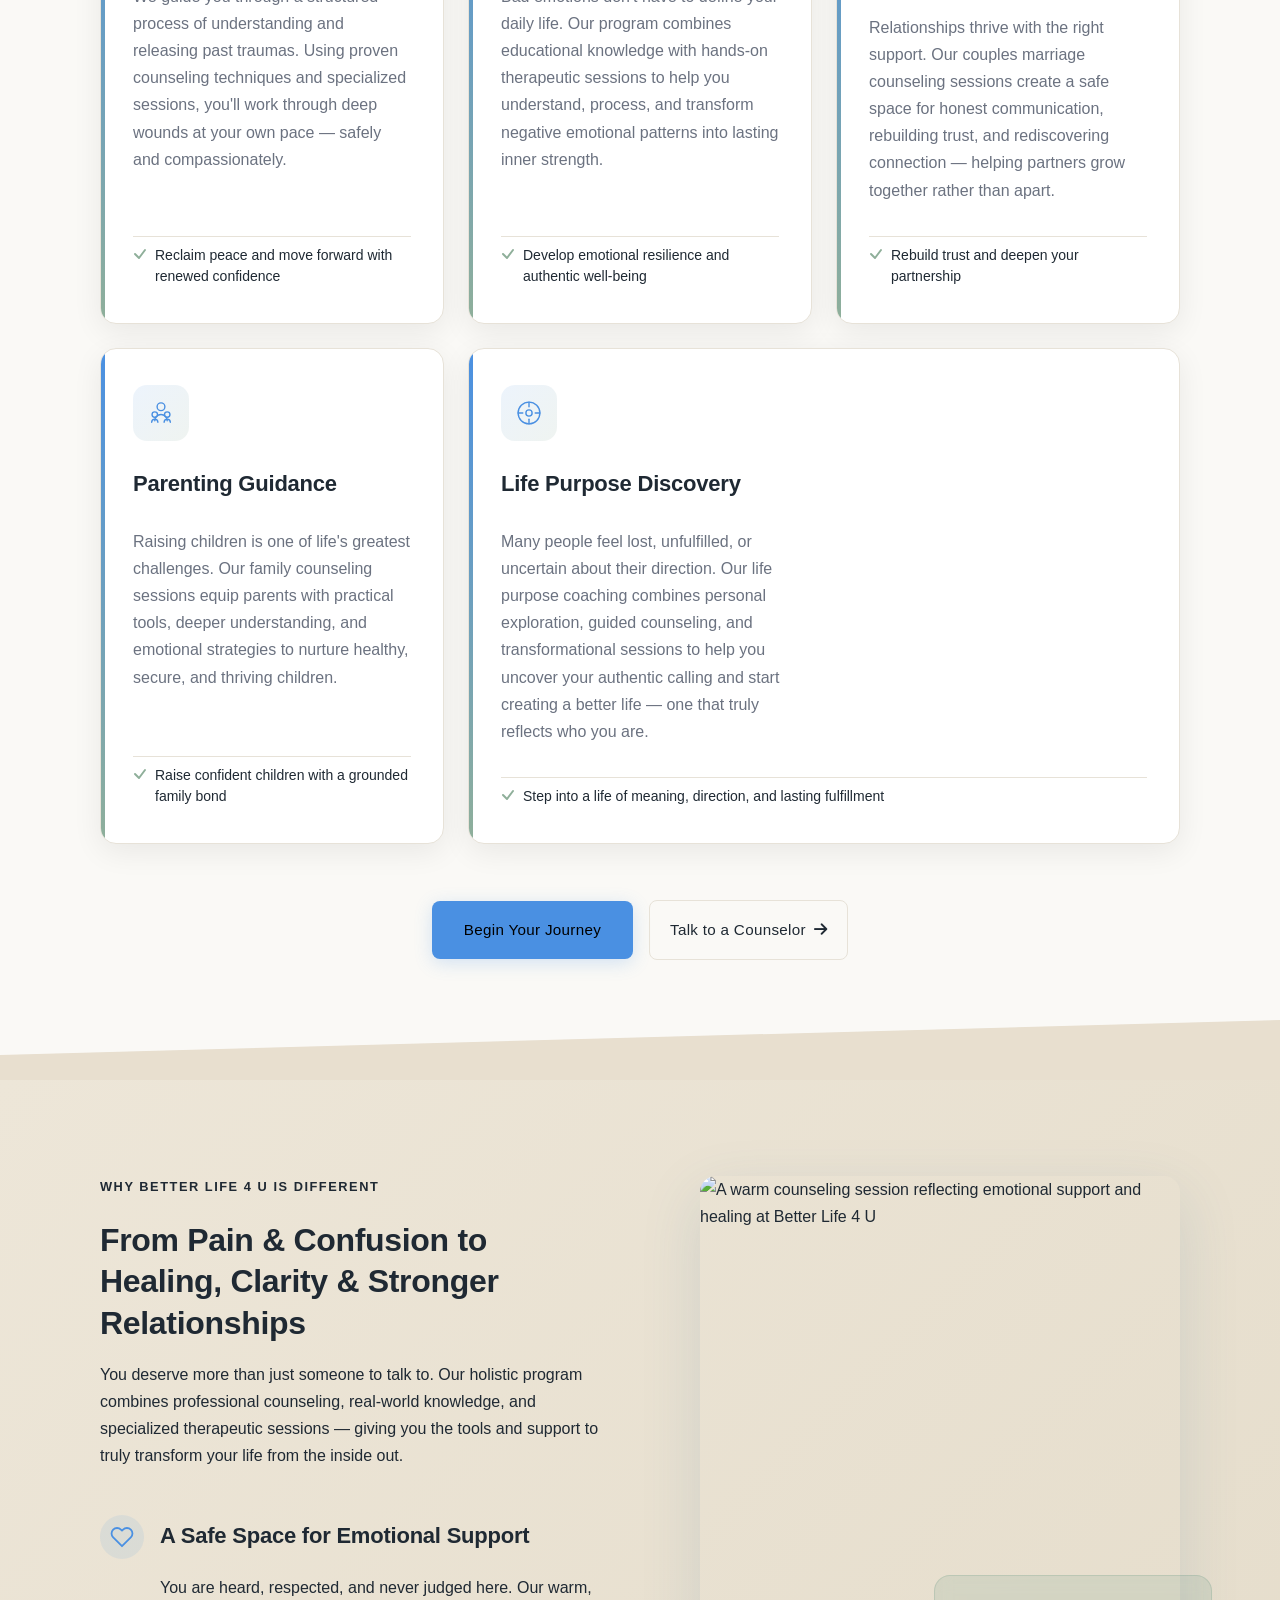
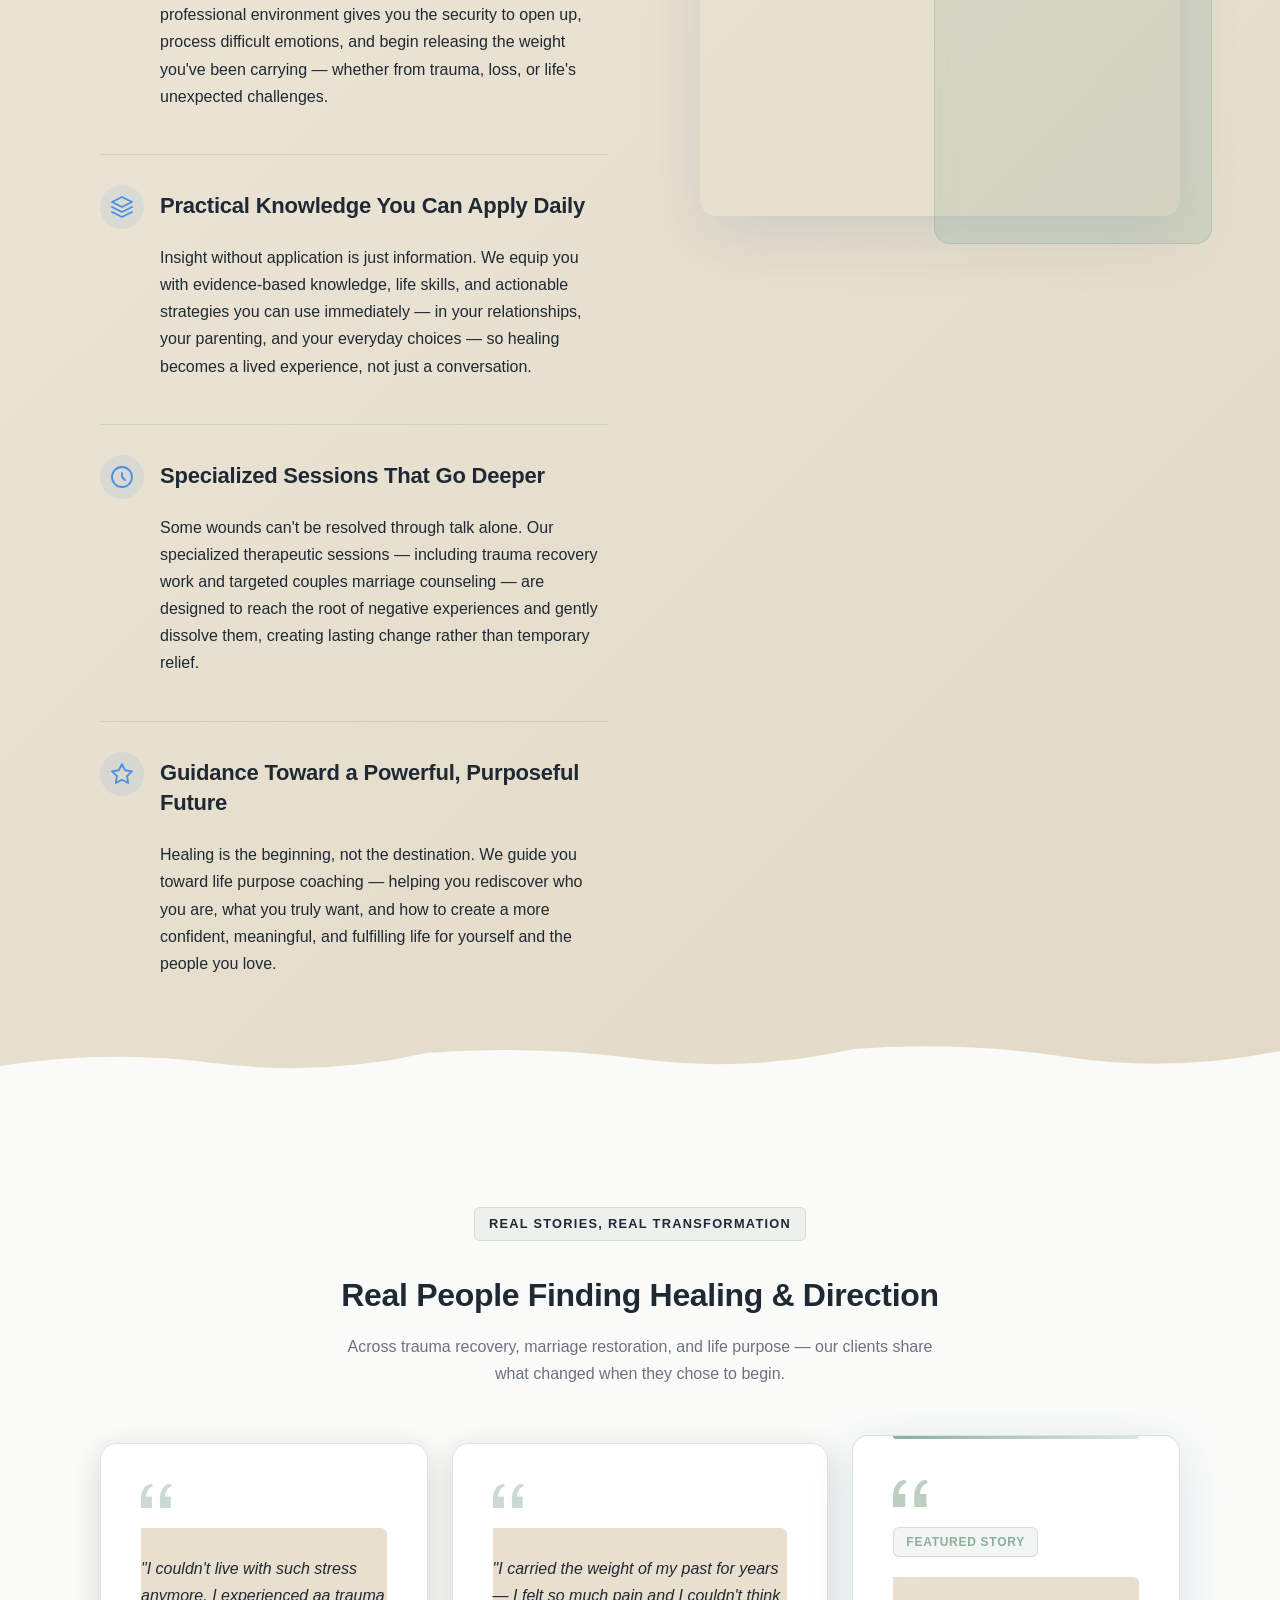
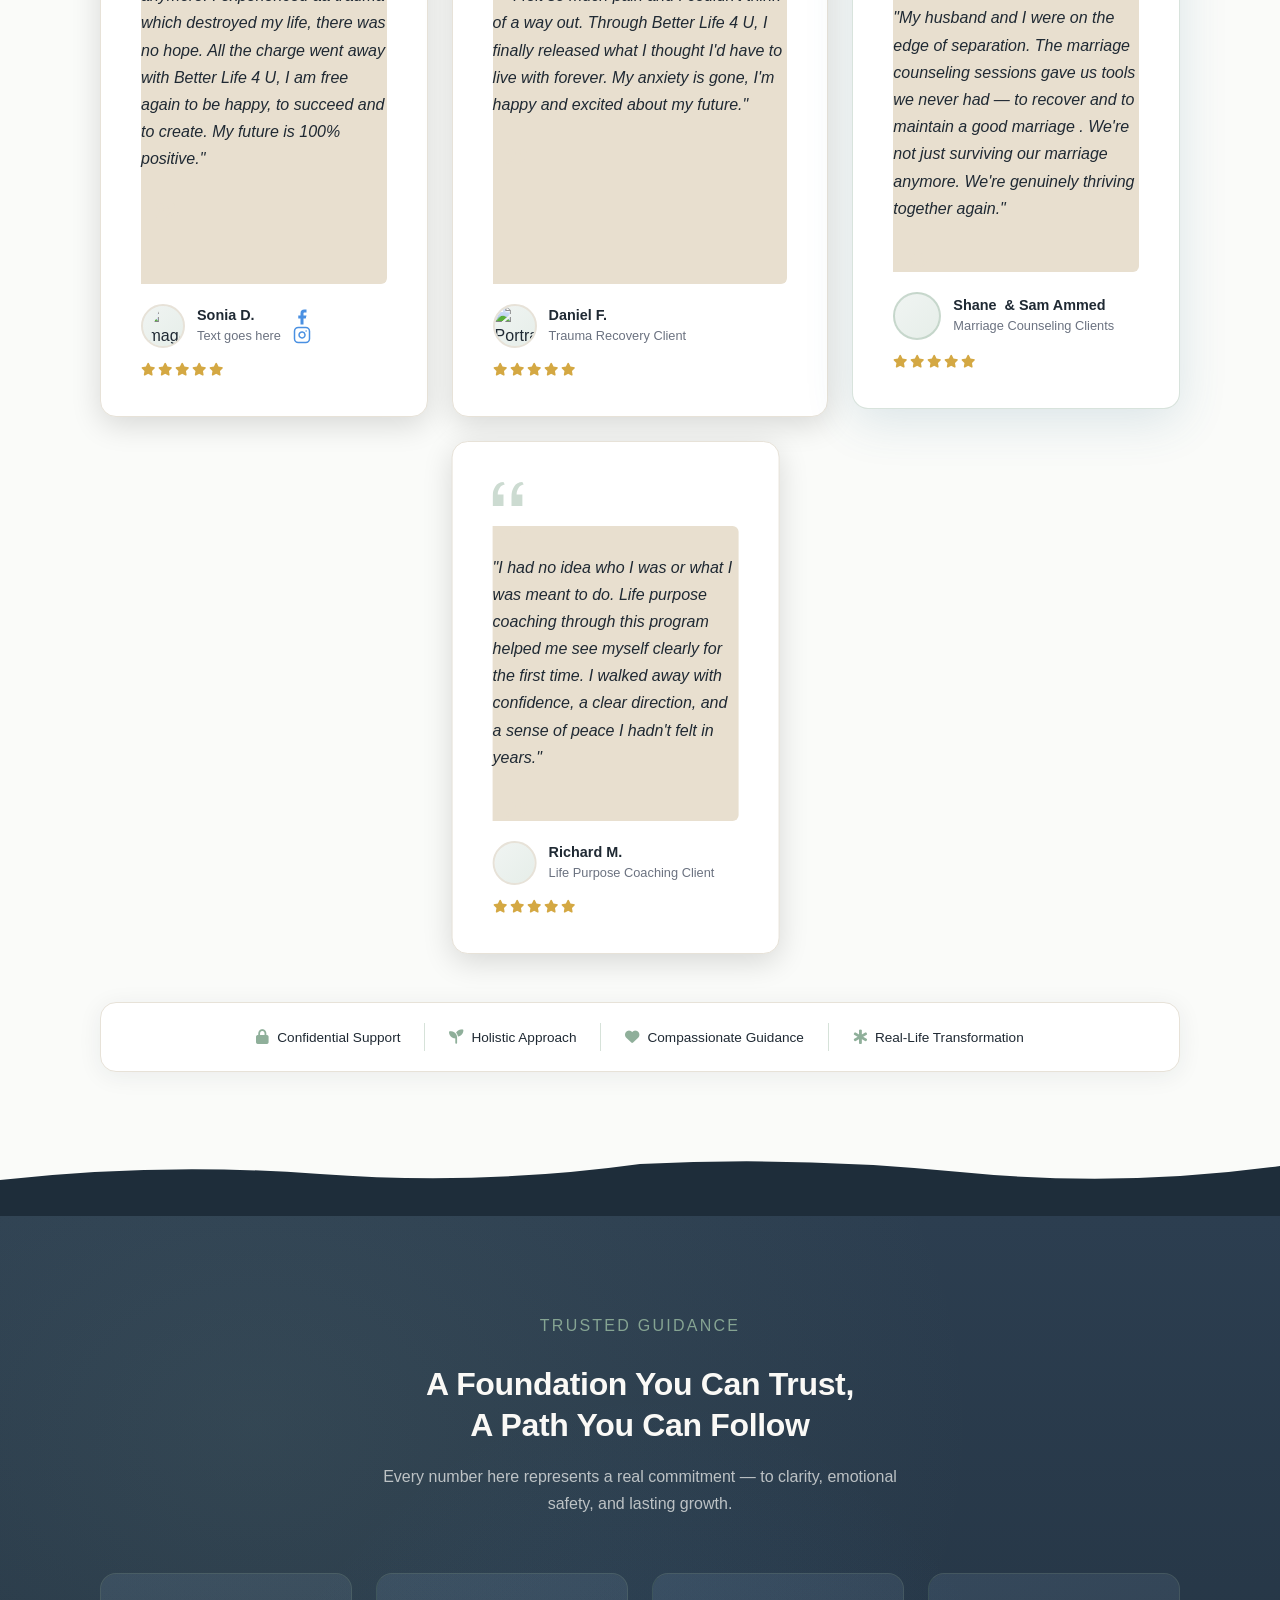
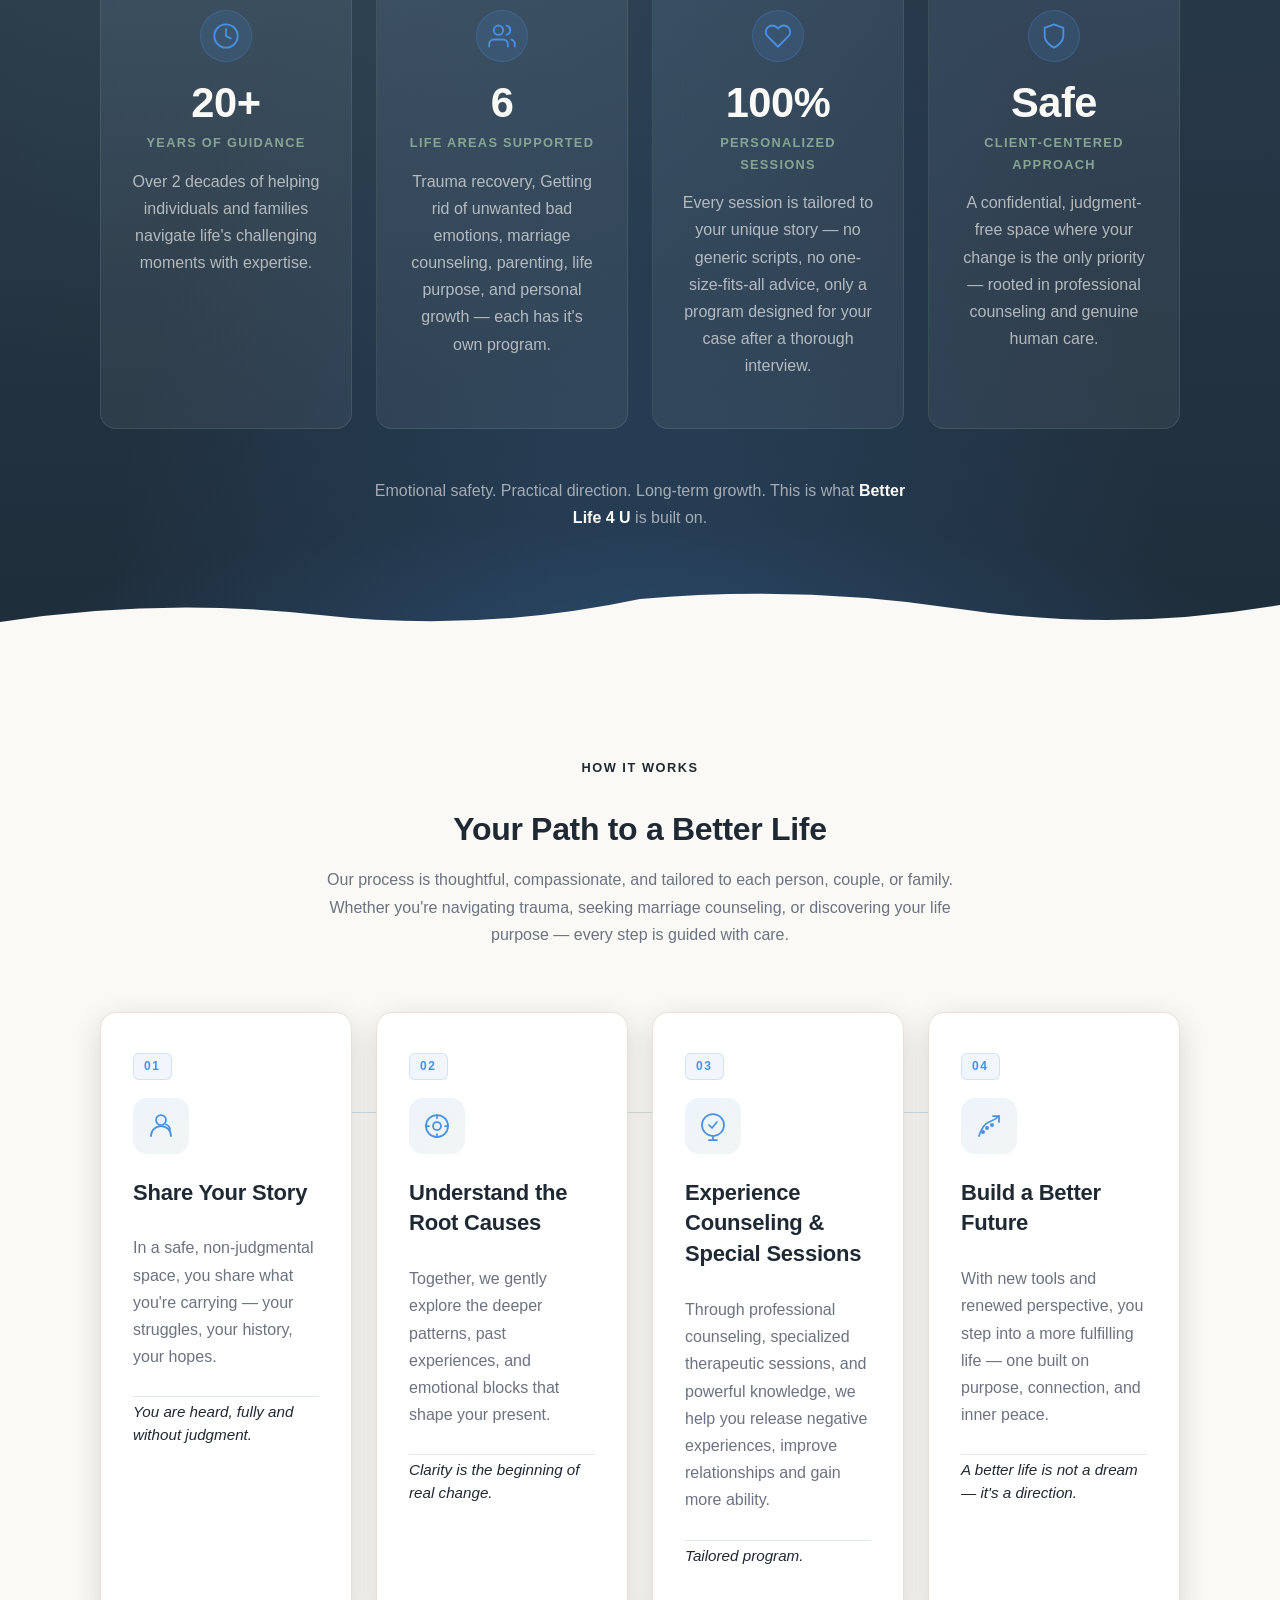
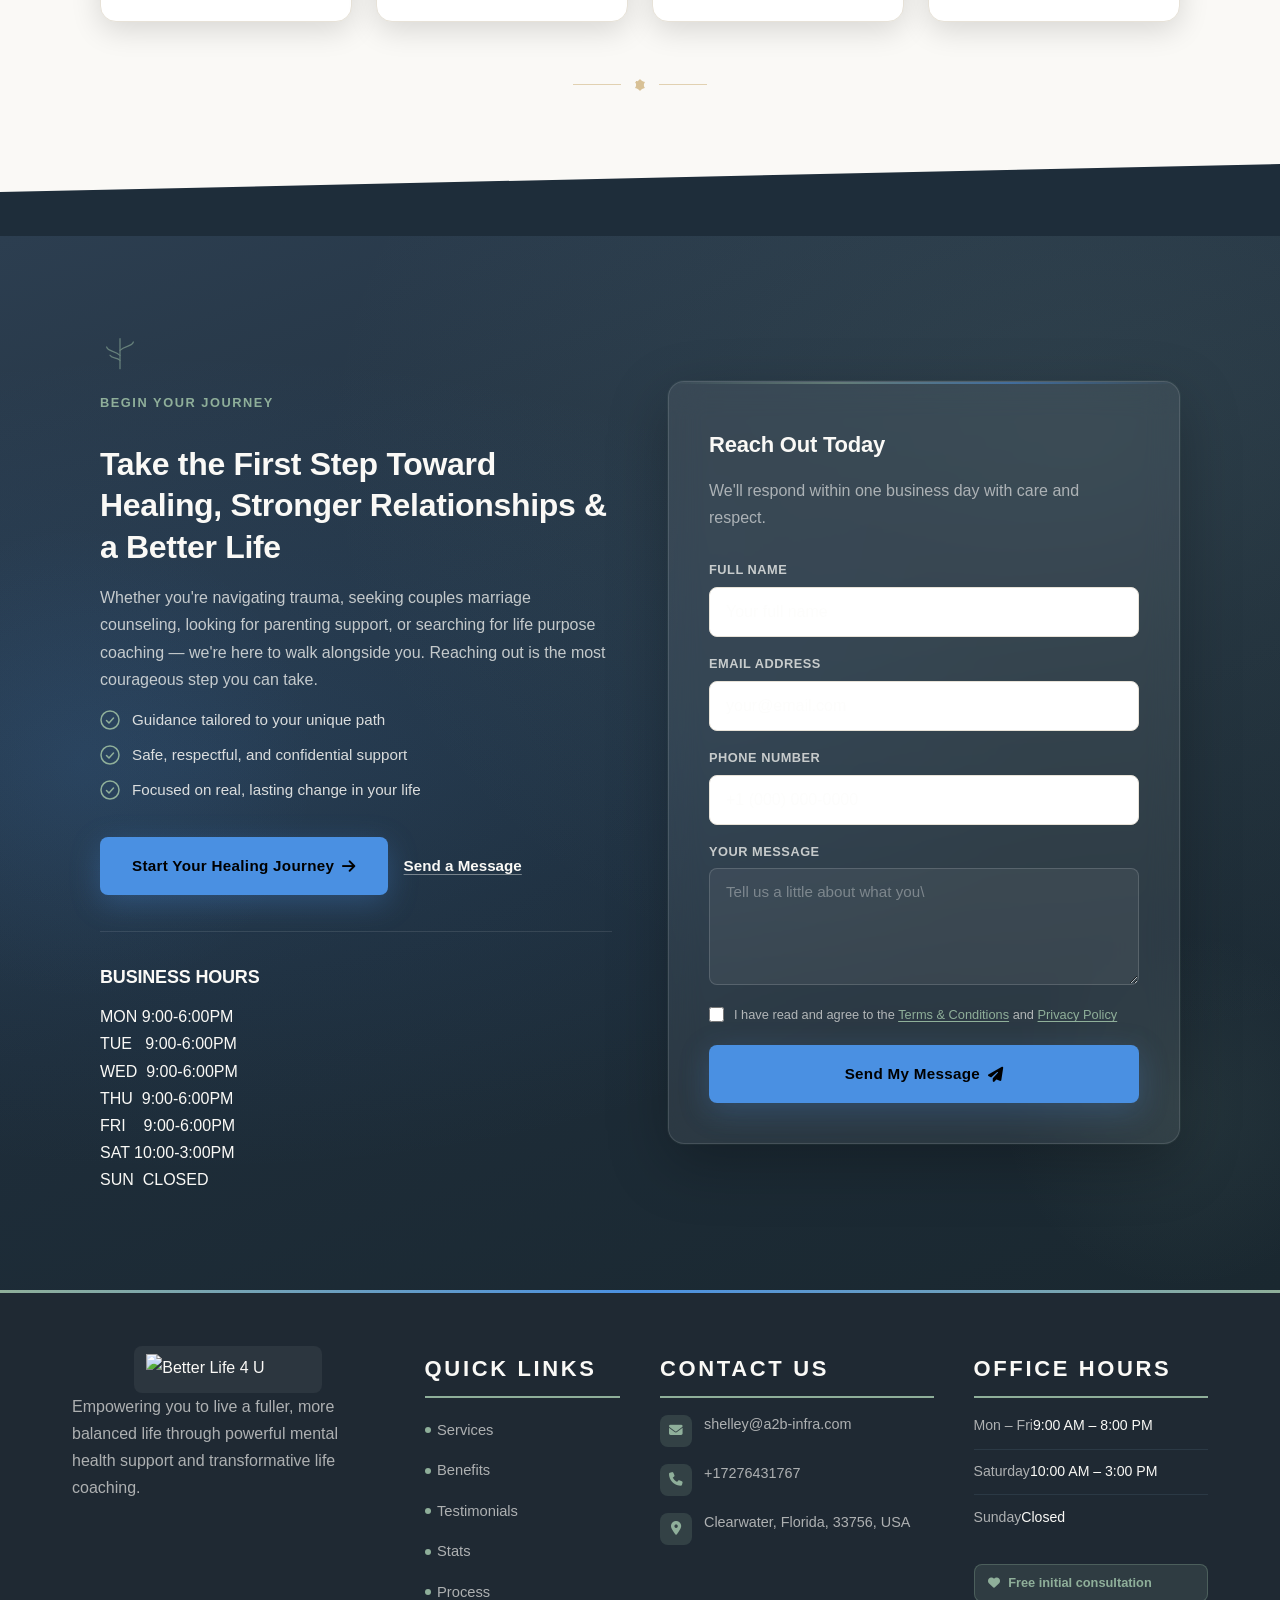
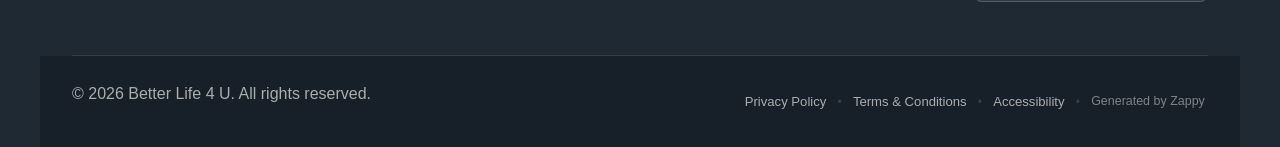
==== commit c59db4bd: "Background sync: Progressive GitHub Sync" ====
--- a/index.html
+++ b/index.html
@@ -836,7 +836,7 @@
     <div class="home-hero-card">
 
       <!-- Eyebrow Label -->
-      <p style="max-width: 65ch; margin-left: auto; margin-right: auto;" data-zappy-text-width="readable"><span class="home-hero-eyebrow" style=""><span style="color: #000000 !important">Better Life 4 U</span></span></p><!-- H1 Headline --><h1 class="home-hero-headline" style="max-width: 45ch; margin-left: auto; margin-right: auto; outline: none;" data-zappy-text-width="narrow">Heal From Trauma, Strengthen Your Relationships &amp; Discover Your Purpose</h1>
+      <p style="max-width: 65ch; margin-left: auto; margin-right: auto;" data-zappy-text-width="readable"><span class="home-hero-eyebrow" ><span style="color: #000000 !important">Better Life 4 U</span></span></p><!-- H1 Headline --><h1 class="home-hero-headline" style="max-width: 45ch; margin-left: auto; margin-right: auto; outline: none;" data-zappy-text-width="narrow">Heal From Trauma, Strengthen Your Relationships &amp; Discover Your Purpose</h1>
 
       <!-- Supporting Subtitle -->
       <h3 class="home-hero-subtitle">Better Life 4 U combines professional counseling, transformative knowledge, and specialized sessions to help you release negative experiences and build the fulfilling life you deserve.</h3>
@@ -854,7 +854,7 @@
       </div>
 
       <!-- Trust Reassurance Line -->
-      <div class="home-hero-trust" style="">
+      <div class="home-hero-trust" >
         <span class="home-hero-trust-item">
           <svg data-element-type="icon" data-icon-type="svg" width="14" height="14" viewBox="0 0 24 24" fill="none" stroke="currentColor" stroke-width="2.5" stroke-linecap="round" stroke-linejoin="round" aria-hidden="true" style="cursor: pointer;"><path d="M22 11.08V12a10 10 0 1 1-5.93-9.14"></path><polyline points="22 4 12 14.01 9 11.01"></polyline></svg>
           Trauma Recovery
@@ -1130,15 +1130,15 @@
           </svg>
         </div>
         <blockquote class="home-testimonials-quote">
-          <p style="cursor: text;">"I couldn't live with such stress anymore. I experienced aa trauma which destroyed my life, there was no hope. All the charge went away with Better Life 4 U, I am free again to be happy, to succeed and to create. My future is 100% positive."</p>
+          <p >"I couldn't live with such stress anymore. I experienced aa trauma which destroyed my life, there was no hope. All the charge went away with Better Life 4 U, I am free again to be happy, to succeed and to create. My future is 100% positive."</p>
         </blockquote>
         <footer class="home-testimonials-author">
           <div class="home-testimonials-avatar">
             <div data-zappy-zoom-wrapper="true" data-element-id="new-grid-img-1779138919865-0-edxeu2hhs" data-element-type="image" data-zappy-zoom-wrapper-width="44px" data-zappy-zoom-wrapper-height="248px" data-zappy-zoom-wrapper-width-mode="px" data-zappy-zoom-wrapper-align="center" style="position: relative !important; overflow: hidden !important; width: 44px !important; height: 248px !important; border-radius: 50% !important; margin-left: auto !important; margin-right: auto !important;" data-zappy-zoom-clip="true" data-zappy-wrapper-margins-applied="true"><img decoding="async" data-placeholder="image-placeholder" data-context="Small natural portrait of a woman in her late 30s with a warm, gentle expression, soft neutral background, natural lighting, calm and hopeful mood" width="44" height="44" src="/assets/image-crop-1779140262137-4tgbds.webp?v=1779140262137" alt="Image placeholder" data-element-type="image" data-element-id="new-grid-img-1779138919865-0-edxeu2hhs" data-zappy-footer-image="true" style="width: 100% !important; height: 100% !important; object-fit: cover !important; object-position: 50% 50% !important;" id="new-grid-img-1779138919865-0-edxeu2hhs" data-ai-slot="grid-item-image" data-zappy-original-width="248" data-zappy-original-height="248" data-zappy-object-position="50% 50%" data-zappy-zoom="1"></div>
           </div>
-          <div class="home-testimonials-author-info" style="cursor: text;">
+          <div class="home-testimonials-author-info" >
             <strong class="home-testimonials-name">Sonia D.</strong>
-            <span class="home-testimonials-role" style="cursor: text;">Text goes here</span>
+            <span class="home-testimonials-role" >Text goes here</span>
           </div>
           <div class="home-testimonials-social-links" data-element-id="element-ai-1779141571260-s3kf9a" data-element-type="social-links">
             <a href="https://facebook.com/Shelley Adiv" target="_blank" rel="noopener noreferrer" class="home-testimonials-social-link" aria-label="Facebook">
@@ -1169,13 +1169,13 @@
           </svg>
         </div>
         <blockquote class="home-testimonials-quote">
-          <p style="">"I carried the weight of my past for years — I felt so much pain and I couldn't think of a way out. Through Better Life 4 U, I finally released what I thought I'd have to live with forever. My anxiety is gone, I'm happy and excited about my future."</p>
+          <p >"I carried the weight of my past for years — I felt so much pain and I couldn't think of a way out. Through Better Life 4 U, I finally released what I thought I'd have to live with forever. My anxiety is gone, I'm happy and excited about my future."</p>
         </blockquote>
         <footer class="home-testimonials-author">
           <div class="home-testimonials-avatar">
-            <img loading="lazy" decoding="async" data-placeholder="testimonial-portrait-1" data-context="Small natural portrait of a woman in her late 30s with a warm, gentle expression, soft neutral background, natural lighting, calm and hopeful mood" width="44" height="44" src="/assets/site-testimonial-portrait-1.webp" alt="Portrait of Sarah M." data-element-type="image" data-element-id="img-1779135044343-pzxyqyxfm" data-zappy-footer-image="true" style="">
-          </div>
-          <div class="home-testimonials-author-info" style="">
+            <img loading="lazy" decoding="async" data-placeholder="testimonial-portrait-1" data-context="Small natural portrait of a woman in her late 30s with a warm, gentle expression, soft neutral background, natural lighting, calm and hopeful mood" width="44" height="44" src="/assets/site-testimonial-portrait-1.webp" alt="Portrait of Sarah M." data-element-type="image" data-element-id="img-1779135044343-pzxyqyxfm" data-zappy-footer-image="true" >
+          </div>
+          <div class="home-testimonials-author-info" >
             <strong class="home-testimonials-name">Daniel F.</strong>
             <span class="home-testimonials-role">Trauma Recovery Client</span>
           </div>
@@ -1199,15 +1199,15 @@
         </div>
         <div class="home-testimonials-featured-badge">Featured Story</div>
         <blockquote class="home-testimonials-quote">
-          <p style="">"My husband and I were on the edge of separation. The marriage counseling sessions gave us tools we never had — to recover and to maintain a good marriage . We're not just surviving our marriage anymore. We're genuinely thriving together again."</p>
+          <p >"My husband and I were on the edge of separation. The marriage counseling sessions gave us tools we never had — to recover and to maintain a good marriage . We're not just surviving our marriage anymore. We're genuinely thriving together again."</p>
         </blockquote>
         <footer class="home-testimonials-author">
           <div class="home-testimonials-avatar">
             <input type="checkbox" id="zappy-lightbox-toggle-img-1779135044343-52t09uld1" class="zappy-lightbox-toggle" data-zappy-image-lightbox="true"><label class="zappy-lightbox-trigger" for="zappy-lightbox-toggle-img-1779135044343-52t09uld1" data-zappy-image-lightbox="true"></label>
           </div>
-          <div class="home-testimonials-author-info" style="">
+          <div class="home-testimonials-author-info" >
             <strong class="home-testimonials-name">Shane&nbsp; &amp; Sam Ammed</strong>
-            <span class="home-testimonials-role" style="">Marriage Counseling Clients</span>
+            <span class="home-testimonials-role" >Marriage Counseling Clients</span>
           </div>
         </footer>
         <div class="home-testimonials-stars" aria-label="5 out of 5 stars">
@@ -1233,7 +1233,7 @@
           <div class="home-testimonials-avatar">
             
           </div>
-          <div class="home-testimonials-author-info" style="">
+          <div class="home-testimonials-author-info" >
             <strong class="home-testimonials-name">Richard M.</strong>
             <span class="home-testimonials-role">Life Purpose Coaching Client</span>
           </div>
@@ -1305,9 +1305,9 @@
             <polyline points="12 6 12 12 16 14"></polyline>
           </svg>
         </div>
-        <div class="home-stats-number" style="">20+</div>
+        <div class="home-stats-number" >20+</div>
         <div class="home-stats-label">Years of Guidance</div>
-        <p class="home-stats-desc" style="">Over 2 decades of helping individuals and families navigate life's challenging moments with expertise.</p>
+        <p class="home-stats-desc" >Over 2 decades of helping individuals and families navigate life's challenging moments with expertise.</p>
       </article>
 
       <!-- Stat 2 -->
@@ -1322,7 +1322,7 @@
         </div>
         <div class="home-stats-number">6</div>
         <div class="home-stats-label">Life Areas Supported</div>
-        <p class="home-stats-desc" style="">Trauma recovery, Getting rid of unwanted bad emotions, marriage counseling, parenting, life purpose, and personal growth — each has it's own program.</p>
+        <p class="home-stats-desc" >Trauma recovery, Getting rid of unwanted bad emotions, marriage counseling, parenting, life purpose, and personal growth — each has it's own program.</p>
       </article>
 
       <!-- Stat 3 -->
@@ -1332,9 +1332,9 @@
             <path d="M20.84 4.61a5.5 5.5 0 0 0-7.78 0L12 5.67l-1.06-1.06a5.5 5.5 0 0 0-7.78 7.78l1.06 1.06L12 21.23l7.78-7.78 1.06-1.06a5.5 5.5 0 0 0 0-7.78z"></path>
           </svg>
         </div>
-        <div class="home-stats-number" style="">100%</div>
+        <div class="home-stats-number" >100%</div>
         <div class="home-stats-label">Personalized Sessions</div>
-        <p class="home-stats-desc" style="">Every session is tailored to your unique story — no generic scripts, no one-size-fits-all advice, only a program designed for your case after a thorough interview.</p>
+        <p class="home-stats-desc" >Every session is tailored to your unique story — no generic scripts, no one-size-fits-all advice, only a program designed for your case after a thorough interview.</p>
       </article>
 
       <!-- Stat 4 -->
@@ -1344,9 +1344,9 @@
             <path d="M12 22s8-4 8-10V5l-8-3-8 3v7c0 6 8 10 8 10z"></path>
           </svg>
         </div>
-        <div class="home-stats-number" style="">Safe</div>
+        <div class="home-stats-number" >Safe</div>
         <div class="home-stats-label">Client-Centered Approach</div>
-        <p class="home-stats-desc" style="">A confidential, judgment-free space where your change is the only priority — rooted in professional counseling and genuine human care.</p>
+        <p class="home-stats-desc" >A confidential, judgment-free space where your change is the only priority — rooted in professional counseling and genuine human care.</p>
       </article>
 
     </div>
@@ -1428,7 +1428,7 @@
         </div>
         <div class="home-process-card-body">
           <h3 class="home-process-step-title">Experience Counseling &amp; Special Sessions</h3>
-          <p class="home-process-step-desc" style="">Through professional counseling, specialized therapeutic sessions, and powerful knowledge, we help you release negative experiences, improve relationships and gain more ability.</p>
+          <p class="home-process-step-desc" >Through professional counseling, specialized therapeutic sessions, and powerful knowledge, we help you release negative experiences, improve relationships and gain more ability.</p>
           <p><span class="home-process-step-calm" style="color: rgb(31, 41, 51) !important;">Tailored program.</span>
         </p></div>
       </article>
@@ -1446,8 +1446,8 @@
           </svg>
         </div>
         <div class="home-process-card-body">
-          <h3 class="home-process-step-title" style="">Build a Better Future</h3>
-          <p class="home-process-step-desc" style="">With new tools and renewed perspective, you step into a more fulfilling life — one built on purpose, connection, and inner peace.</p>
+          <h3 class="home-process-step-title" >Build a Better Future</h3>
+          <p class="home-process-step-desc" >With new tools and renewed perspective, you step into a more fulfilling life — one built on purpose, connection, and inner peace.</p>
           <p><span class="home-process-step-calm" style="color: rgb(31, 41, 51) !important;">A better life is not a dream — it's a direction.</span>
         </p></div>
       </article>
@@ -1488,10 +1488,10 @@
       </svg>
 
       <p style="color: rgb(250, 249, 246) !important;"><span class="home-contact-section__label">Begin Your Journey</span>
-      </p><h2 class="home-contact-section__heading" style="">Take the First Step Toward Healing, Stronger Relationships &amp; a Better Life</h2>
+      </p><h2 class="home-contact-section__heading" >Take the First Step Toward Healing, Stronger Relationships &amp; a Better Life</h2>
       <p class="home-contact-section__intro">Whether you're navigating trauma, seeking couples marriage counseling, looking for parenting support, or searching for life purpose coaching — we're here to walk alongside you. Reaching out is the most courageous step you can take.</p>
 
-      <ul class="home-contact-section__reassurance" aria-label="What to expect" style=""><li class="home-contact-section__reassurance-item" data-grid-item-index="0">
+      <ul class="home-contact-section__reassurance" aria-label="What to expect" ><li class="home-contact-section__reassurance-item" data-grid-item-index="0">
           <svg data-element-type="icon" data-icon-type="svg" class="home-contact-section__check-icon" viewBox="0 0 20 20" fill="none" xmlns="http://www.w3.org/2000/svg" aria-hidden="true" style="cursor: pointer;">
             <circle cx="10" cy="10" r="9" stroke="#8FAF9A" stroke-width="1.5"></circle>
             <path d="M6.5 10.5 L9 13 L13.5 8" stroke="#8FAF9A" stroke-width="1.5" stroke-linecap="round" stroke-linejoin="round"></path>
@@ -1523,7 +1523,7 @@
       <!-- Business Hours -->
       <div class="home-contact-section__hours" data-element-id="element-ai-1779141757320-bh7k2m" data-element-type="business-hours" aria-label="שעות פעילות">
         <h4 class="home-contact-section__hours-title" style="color: var(--text-light, #FAF9F6);">BUSINESS HOURS</h4>
-        <ul class="home-contact-section__hours-list" aria-label="רשימת שעות פעילות" style=""><li class="home-contact-section__hours-item" style="color: #FAF9F6" data-grid-item-index="0"><span class="home-contact-section__hours-time" style="color: var(--text-light, #FAF9F6);">MON 9:00-6:00PM</span></li><li class="home-contact-section__hours-item" style="color: #FAF9F6" data-grid-item-index="1">TUE&nbsp; &nbsp;9:00-6:00PM
+        <ul class="home-contact-section__hours-list" aria-label="רשימת שעות פעילות" ><li class="home-contact-section__hours-item" style="color: #FAF9F6" data-grid-item-index="0"><span class="home-contact-section__hours-time" style="color: var(--text-light, #FAF9F6);">MON 9:00-6:00PM</span></li><li class="home-contact-section__hours-item" style="color: #FAF9F6" data-grid-item-index="1">TUE&nbsp; &nbsp;9:00-6:00PM
 
 </li><li class="home-contact-section__hours-item" style="color: #FAF9F6" data-grid-item-index="2"><span class="home-contact-section__hours-time" style="color: var(--text-light, #FAF9F6);">WED&nbsp; 9:00-6:00PM
 
@@ -1582,10 +1582,10 @@
 </section>
   </main>
   
-  <footer class="site-footer" aria-label="Site Footer"> <div class="footer-container"> <div class="footer-top"> <div class="footer-col footer-brand"> <div data-zappy-zoom-wrapper="true" data-element-id="img-1779138552466-bw13dh5w0" data-element-type="image" data-zappy-zoom-wrapper-width="188px" data-zappy-zoom-wrapper-height="47px" data-zappy-zoom-wrapper-width-mode="px" data-zappy-zoom-wrapper-align="center" style="position: relative !important; overflow: hidden !important; width: 188px !important; max-width: 100% !important; margin-left: auto !important; margin-right: auto !important; height: 47px !important; display: block !important;" data-zappy-zoom-clip="true" data-zappy-wrapper-margins-applied="true"><img src="/assets/better-life-4-u-mental-health-life-coaching-logo.webp" alt="Better Life 4 U" class="logo" data-element-type="image" data-element-id="img-1779138552466-bw13dh5w0" data-zappy-footer-image="true" style="object-fit: fill !important; object-position: 28% 43%; margin: 0px !important; position: absolute !important; left: 0% !important; top: 0% !important; width: 100% !important; height: 100% !important; max-width: none !important; max-height: none !important; display: block !important;" data-zappy-zoom="0.5"></div> <p class="footer-tagline" style="">Empowering you to live a fuller, more balanced life through powerful mental health support and transformative life coaching.</p> <div class="footer-social" aria-label="Social Media Links"></div> </div> <div class="footer-col footer-links"> <h3 class="footer-heading">Quick Links</h3> <ul class="footer-nav" style=""><li><a href="#services">Services</a></li><li><a href="#benefits">Benefits</a></li><li><a href="#testimonials">Testimonials</a></li><li><a href="#stats">Stats</a></li><li><a href="#process">Process</a></li></ul> </div> <div class="footer-col footer-contact-col"> <h3 class="footer-heading">Contact Us</h3> <ul class="footer-contact"> <li> <span class="contact-icon"><i class="fas fa-envelope" data-element-type="icon" data-element-id="icon-1779138552464-vstsr9nzx" data-icon-type="fontawesome"></i></span> <span class="contact-text"><a href="mailto:shelley@a2b-infra.com">shelley@a2b-infra.com</a></span> </li> <li> <span class="contact-icon"><i class="fas fa-phone" data-element-type="icon" data-element-id="icon-1779138552464-a2lfkkdim" data-icon-type="fontawesome"></i></span> <span class="contact-text"><a href="tel:+17276431767">+17276431767</a></span> </li> <li><a href="/" style=""><span class="contact-icon"><i class="fas fa-map-marker-alt zappy-native-element" data-element-type="icon" data-element-id="native-icon-1779142768060-ejkrmra86" style="cursor: pointer;"></i></span> <span class="contact-text">917 Turner St Unit B, Clearwater, Florida, 33756, USA</span></a></li> </ul> </div> <div class="footer-col footer-hours"> <h3 class="footer-heading">Office Hours</h3> <ul class="hours-list"> <li><a href="/" style=""><span class="day">Mon – Fri</span><span class="time">9:00 AM – 8:00 PM</span></a></li> <li><a href="/"><span class="day">Saturday</span><span class="time">10:00 AM – 3:00 PM</span></a></li> <li><a href="/"><span class="day">Sunday</span><span class="time">Closed</span></a></li> </ul> <div class="footer-badge" style=""><i class="fas fa-heart" data-element-type="icon" data-element-id="icon-1779138552465-03nj3tg63" data-icon-type="fontawesome" style="cursor: pointer;"></i><span style="color: #8faf9a !important"> Free initial consultation</span></div> </div> </div> <div class="footer-divider"></div> <div class="footer-bottom"> <p class="footer-copy">© 2026 Better Life 4 U. All rights reserved.</p> <div class="footer-legal"> <a href="/privacy">Privacy Policy</a> <span class="legal-sep" aria-hidden="true">•</span> <a href="/terms">Terms &amp; Conditions</a> <span class="legal-sep" aria-hidden="true">•</span> <a href="/accessibility">Accessibility</a> <span class="legal-sep" aria-hidden="true">•</span> <a href="https://zappy5.com" target="_blank" class="zappy-attribution">Generated by Zappy</a> </div> </div> </div> </footer>
+  <footer class="site-footer" aria-label="Site Footer"> <div class="footer-container"> <div class="footer-top"> <div class="footer-col footer-brand"> <div data-zappy-zoom-wrapper="true" data-element-id="img-1779138552466-bw13dh5w0" data-element-type="image" data-zappy-zoom-wrapper-width="188px" data-zappy-zoom-wrapper-height="47px" data-zappy-zoom-wrapper-width-mode="px" data-zappy-zoom-wrapper-align="center" style="position: relative !important; overflow: hidden !important; width: 188px !important; max-width: 100% !important; margin-left: auto !important; margin-right: auto !important; height: 47px !important; display: block !important;" data-zappy-zoom-clip="true" data-zappy-wrapper-margins-applied="true"><img src="/assets/better-life-4-u-mental-health-life-coaching-logo.webp" alt="Better Life 4 U" class="logo" data-element-type="image" data-element-id="img-1779138552466-bw13dh5w0" data-zappy-footer-image="true" style="object-fit: fill !important; object-position: 28% 43%; margin: 0px !important; position: absolute !important; left: 0% !important; top: 0% !important; width: 100% !important; height: 100% !important; max-width: none !important; max-height: none !important; display: block !important;" data-zappy-zoom="0.5"></div> <p class="footer-tagline" >Empowering you to live a fuller, more balanced life through powerful mental health support and transformative life coaching.</p> <div class="footer-social" aria-label="Social Media Links"></div> </div> <div class="footer-col footer-links"> <h3 class="footer-heading">Quick Links</h3> <ul class="footer-nav" ><li><a href="#services">Services</a></li><li><a href="#benefits">Benefits</a></li><li><a href="#testimonials">Testimonials</a></li><li><a href="#stats">Stats</a></li><li><a href="#process">Process</a></li></ul> </div> <div class="footer-col footer-contact-col"> <h3 class="footer-heading">Contact Us</h3> <ul class="footer-contact"> <li> <span class="contact-icon"><i class="fas fa-envelope" data-element-type="icon" data-element-id="icon-1779138552464-vstsr9nzx" data-icon-type="fontawesome"></i></span> <span class="contact-text"><a href="mailto:shelley@a2b-infra.com">shelley@a2b-infra.com</a></span> </li> <li> <span class="contact-icon"><i class="fas fa-phone" data-element-type="icon" data-element-id="icon-1779138552464-a2lfkkdim" data-icon-type="fontawesome"></i></span> <span class="contact-text"><a href="tel:+17276431767">+17276431767</a></span> </li> <li><a href="/" ><span class="contact-icon"><i class="fas fa-map-marker-alt zappy-native-element" data-element-type="icon" data-element-id="native-icon-1779142768060-ejkrmra86" style="cursor: pointer;"></i></span> <span class="contact-text">Clearwater, Florida, 33756, USA</span></a></li> </ul> </div> <div class="footer-col footer-hours"> <h3 class="footer-heading">Office Hours</h3> <ul class="hours-list"> <li><a href="/" ><span class="day">Mon – Fri</span><span class="time">9:00 AM – 8:00 PM</span></a></li> <li><a href="/"><span class="day">Saturday</span><span class="time">10:00 AM – 3:00 PM</span></a></li> <li><a href="/"><span class="day">Sunday</span><span class="time">Closed</span></a></li> </ul> <div class="footer-badge" ><i class="fas fa-heart" data-element-type="icon" data-element-id="icon-1779138552465-03nj3tg63" data-icon-type="fontawesome" style="cursor: pointer;"></i><span style="color: #8faf9a !important"> Free initial consultation</span></div> </div> </div> <div class="footer-divider"></div> <div class="footer-bottom"> <p class="footer-copy">© 2026 Better Life 4 U. All rights reserved.</p> <div class="footer-legal"> <a href="/privacy">Privacy Policy</a> <span class="legal-sep" aria-hidden="true">•</span> <a href="/terms">Terms &amp; Conditions</a> <span class="legal-sep" aria-hidden="true">•</span> <a href="/accessibility">Accessibility</a> <span class="legal-sep" aria-hidden="true">•</span> <a href="https://zappy5.com" target="_blank" class="zappy-attribution">Generated by Zappy</a> </div> </div> </div> </footer>
   
   <!-- WhatsApp float button hidden as per disabled platforms -->
-  <a href="https://wa.me/972543177919" class="whatsapp-float" aria-label="WhatsApp" style="display:none !important;">
+  <a href="https://wa.me/972543177919" class="whatsapp-float" aria-label="WhatsApp" style="display:none !important">
     <i class="fab fa-whatsapp"></i>
   </a>
   
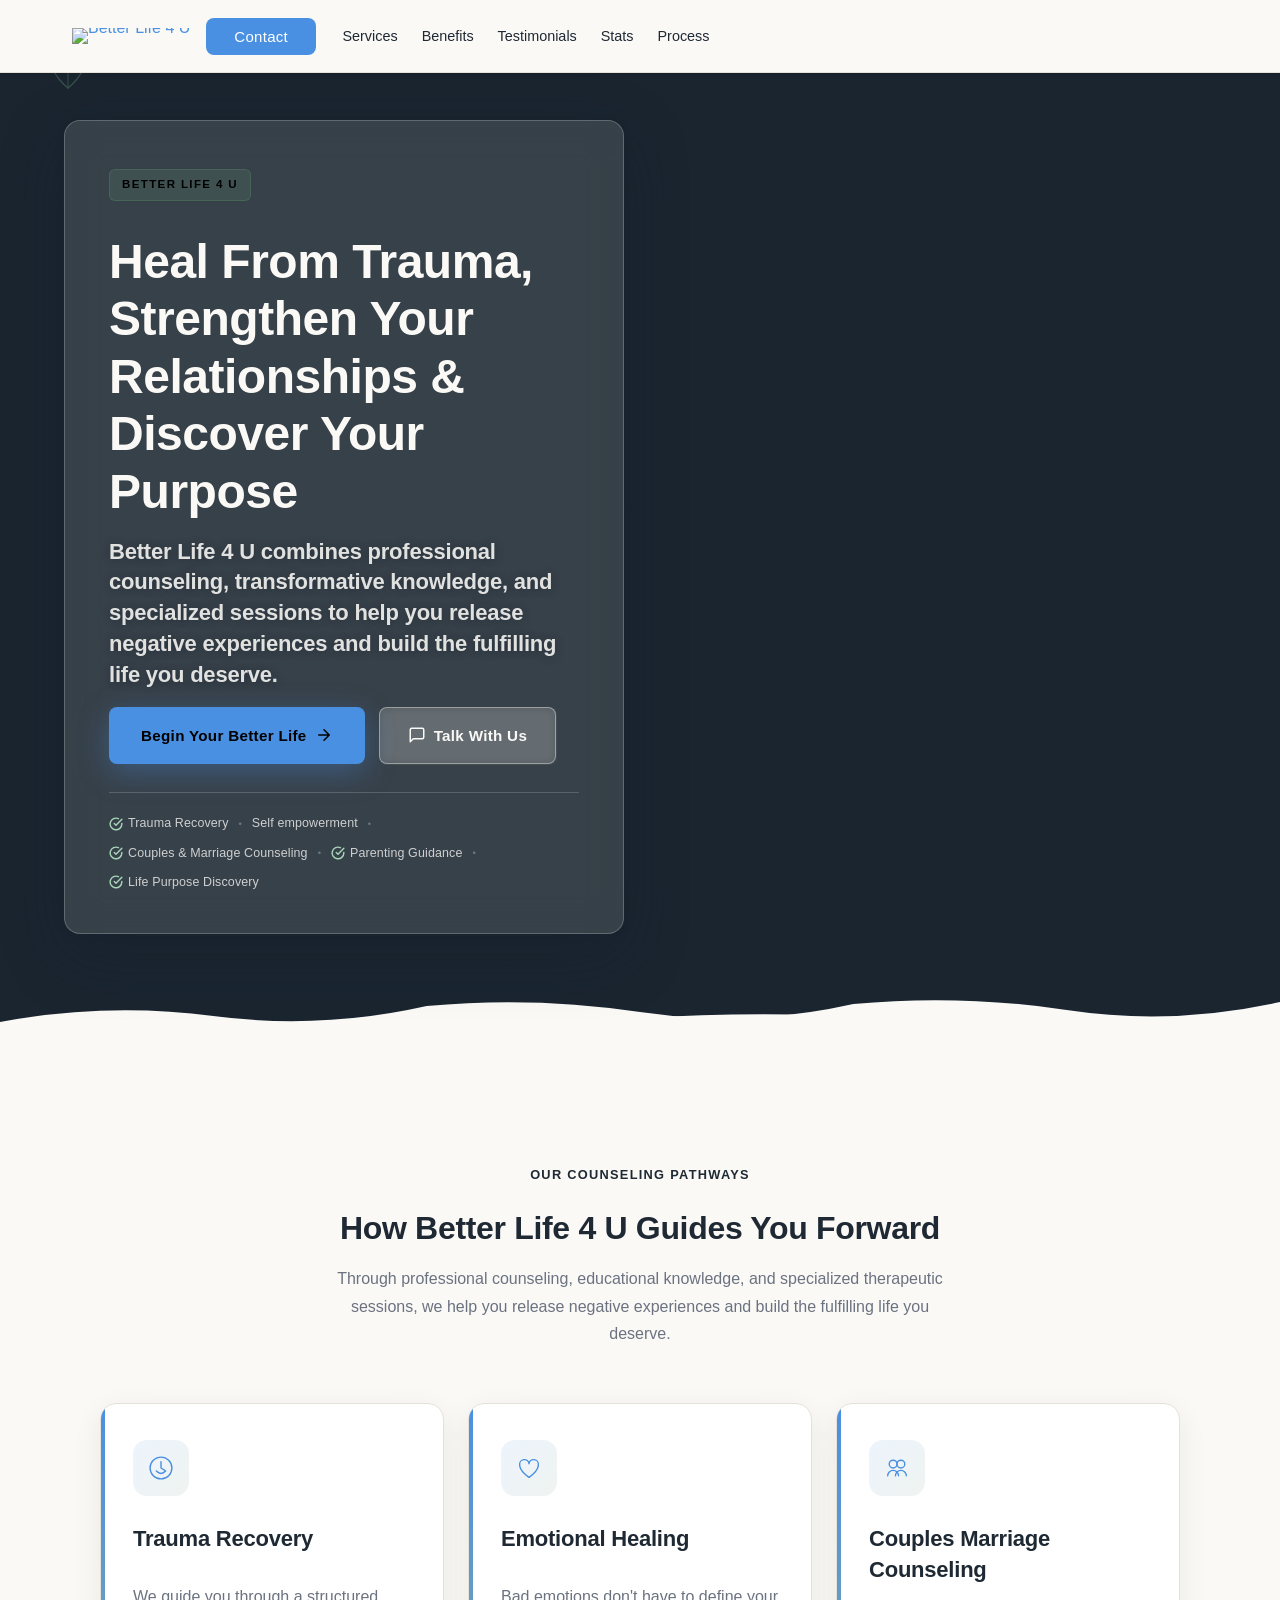
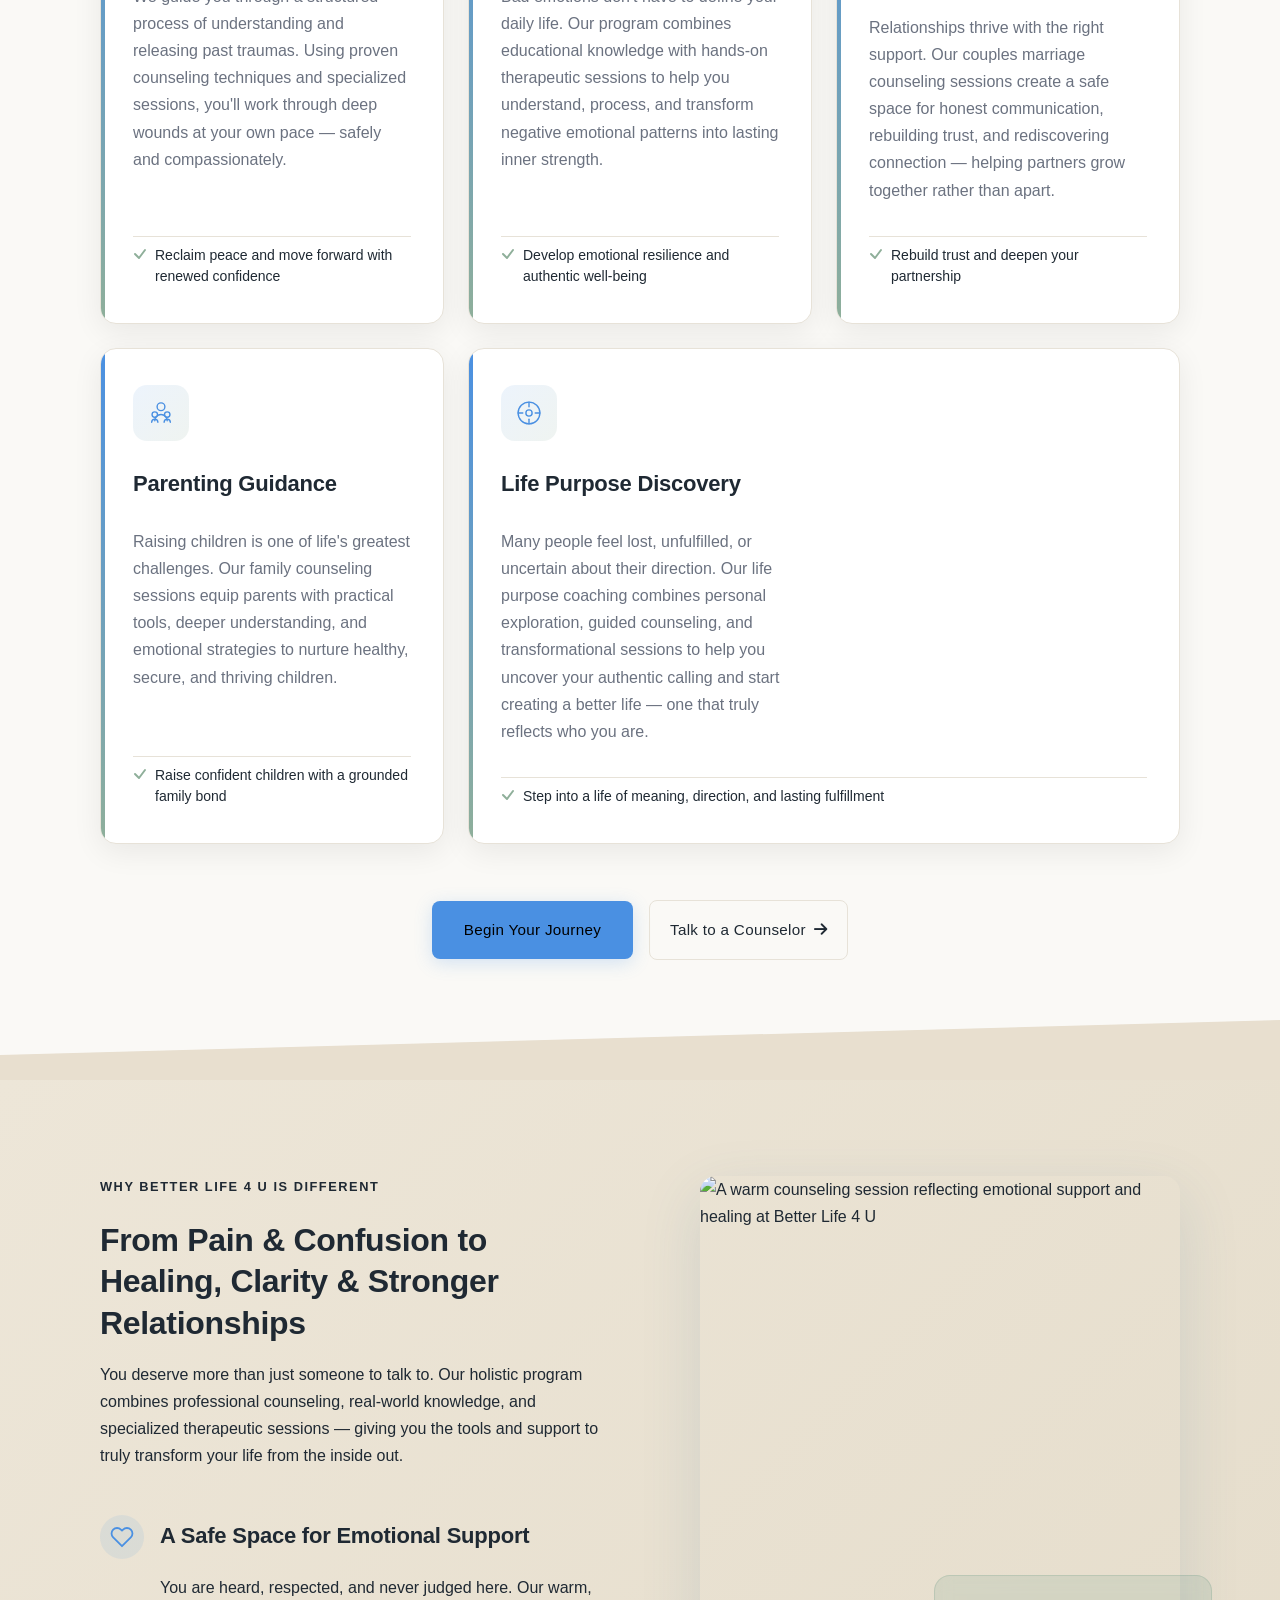
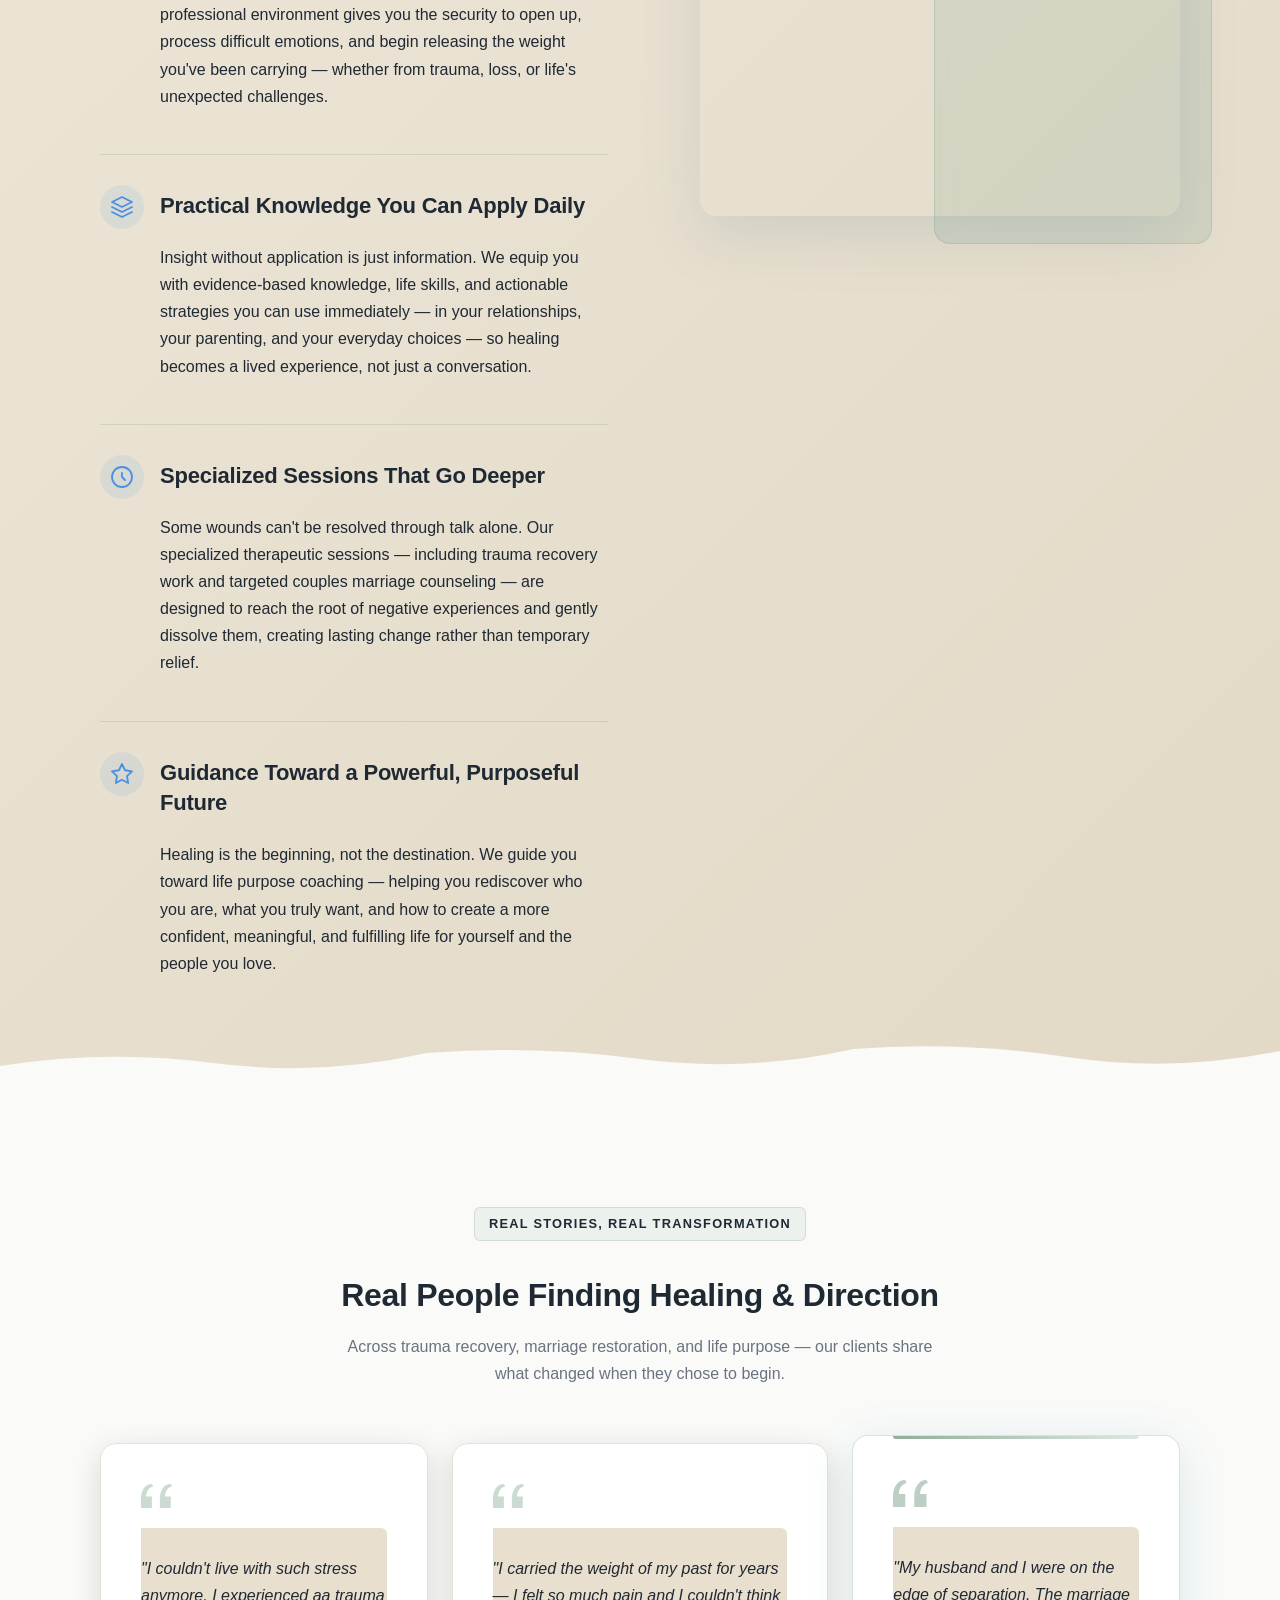
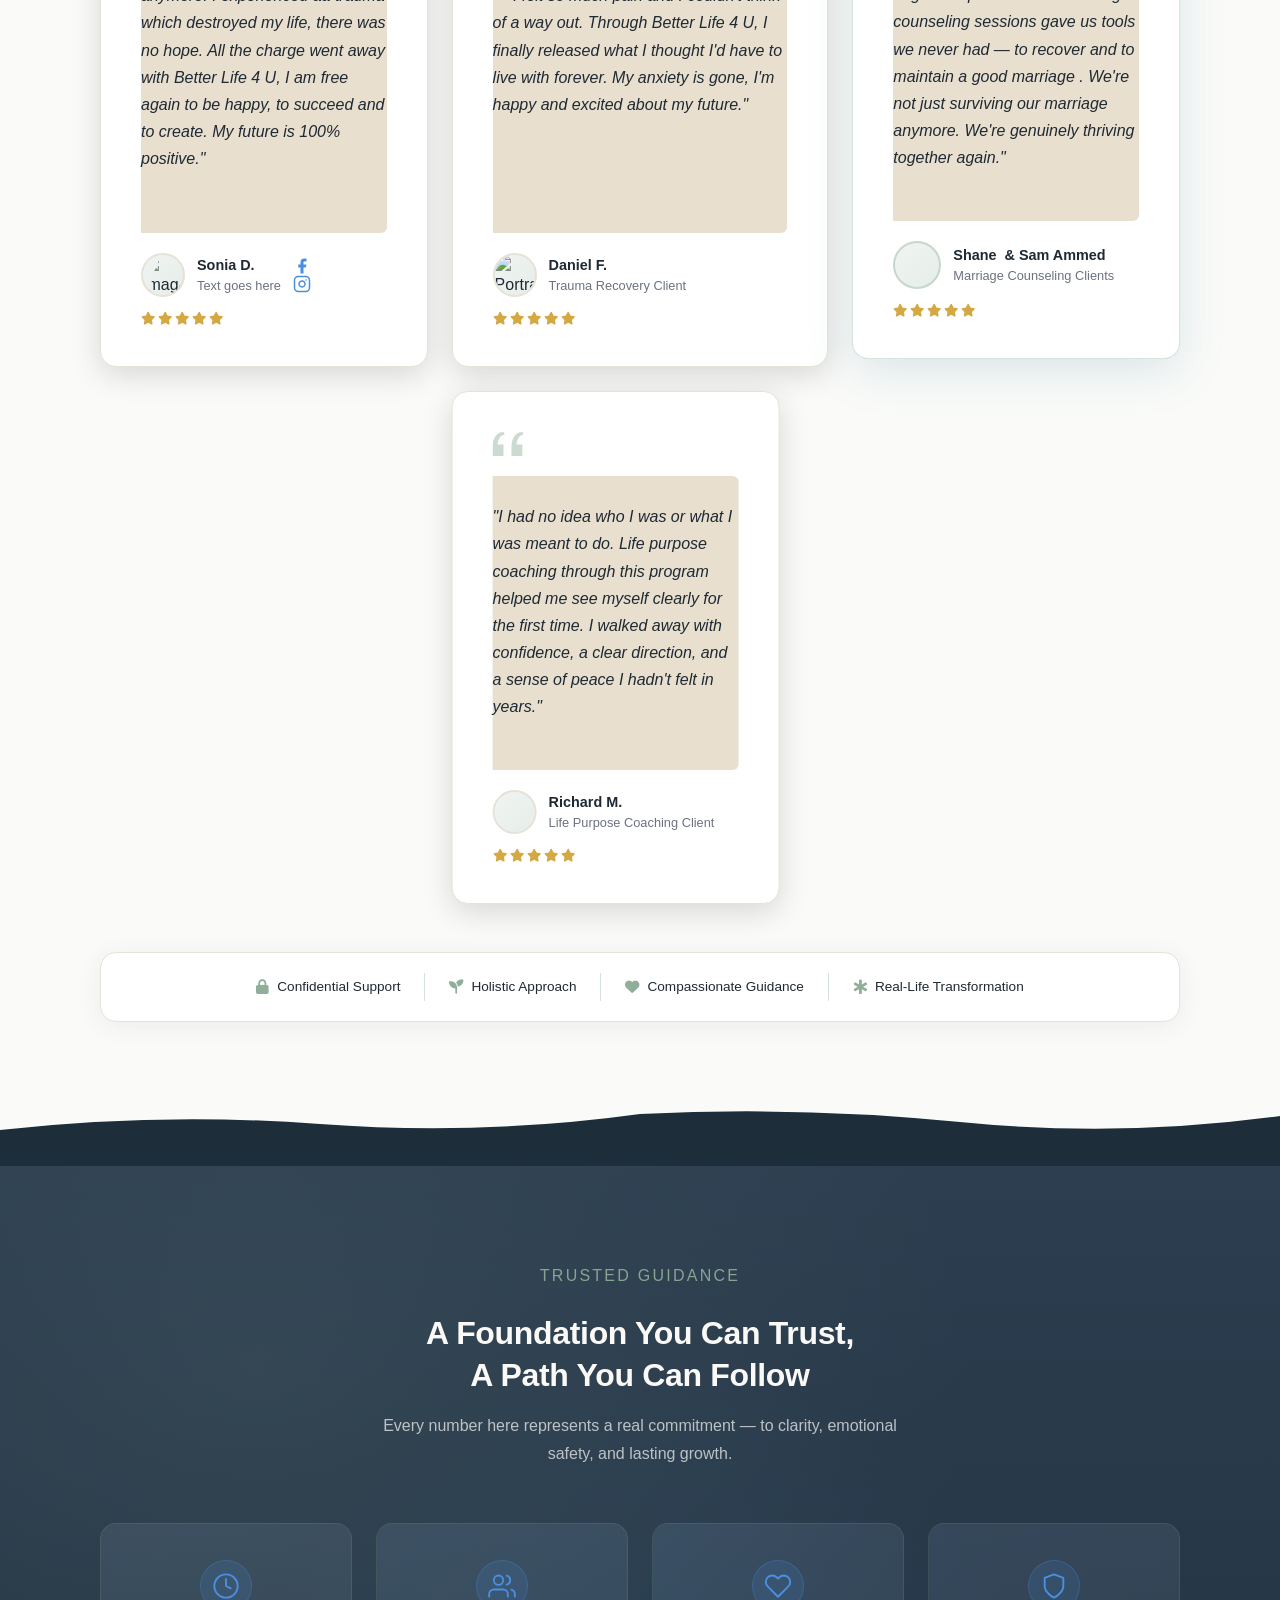
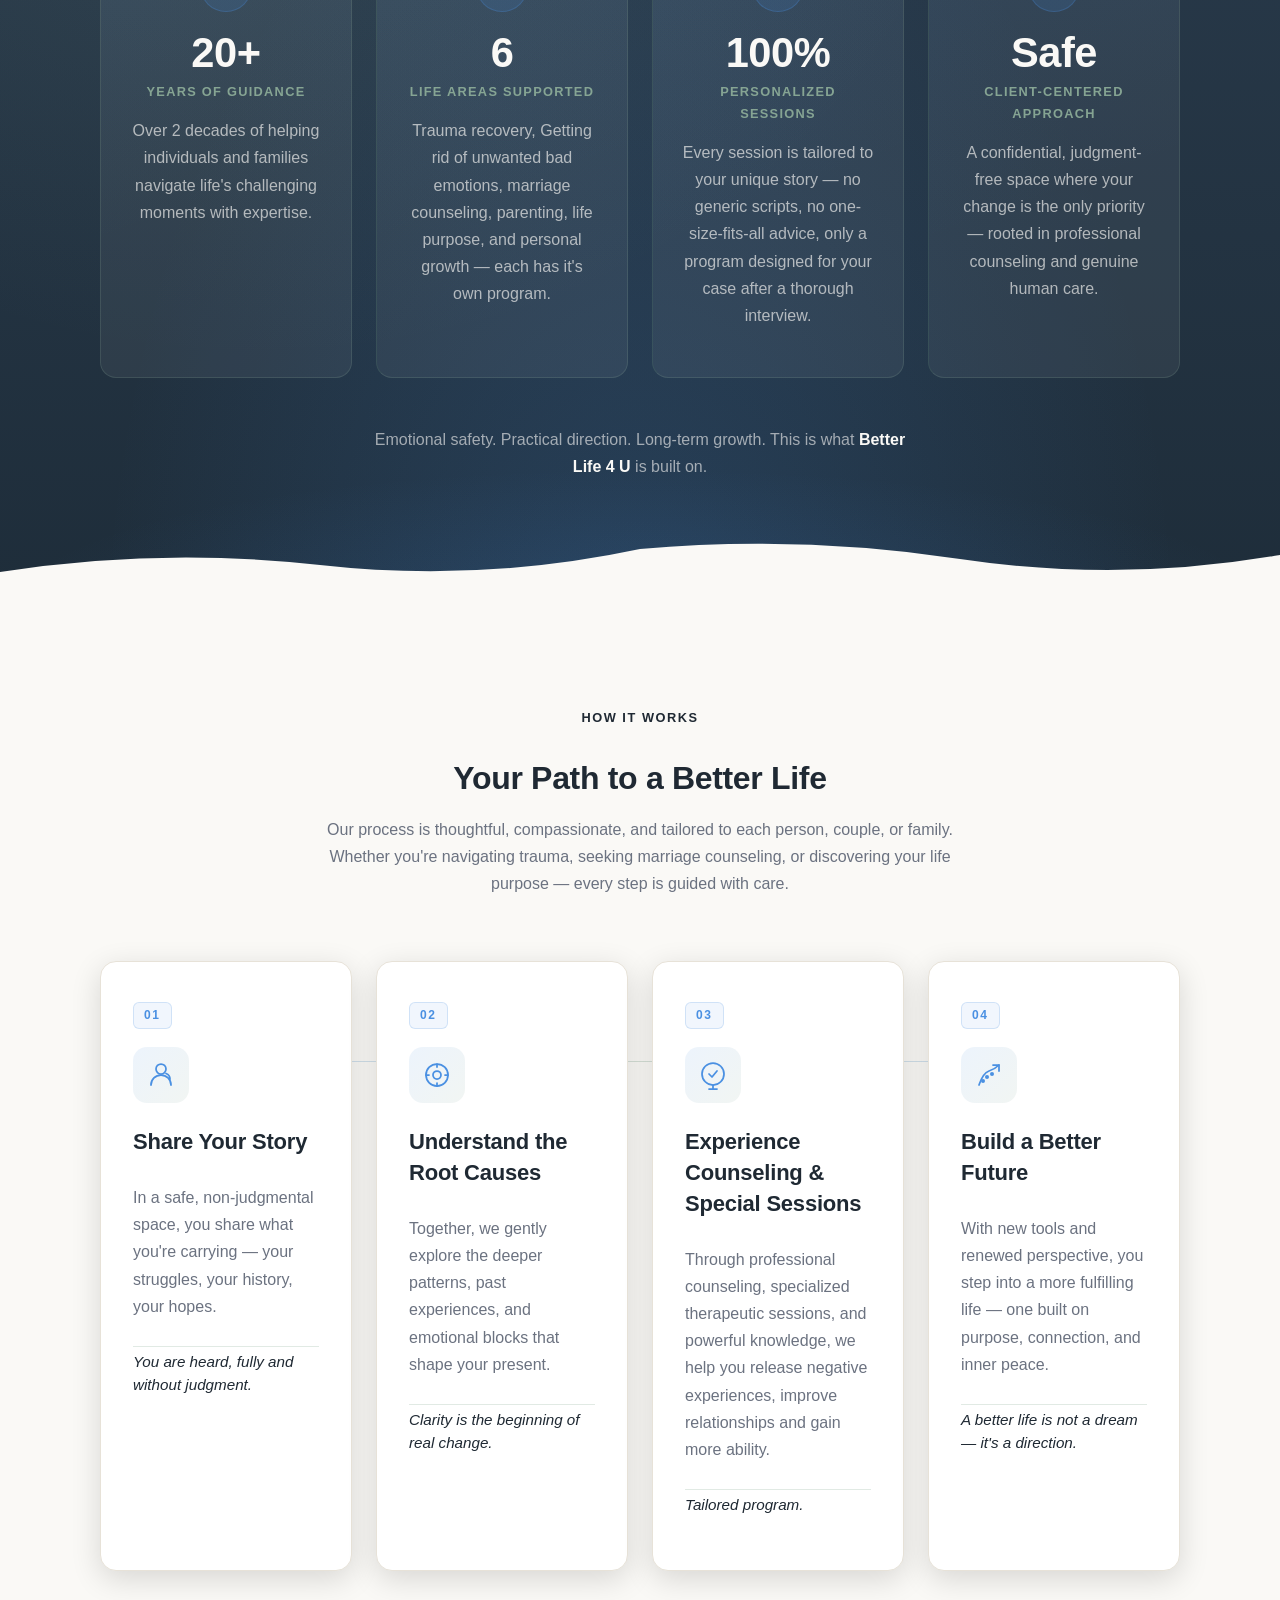
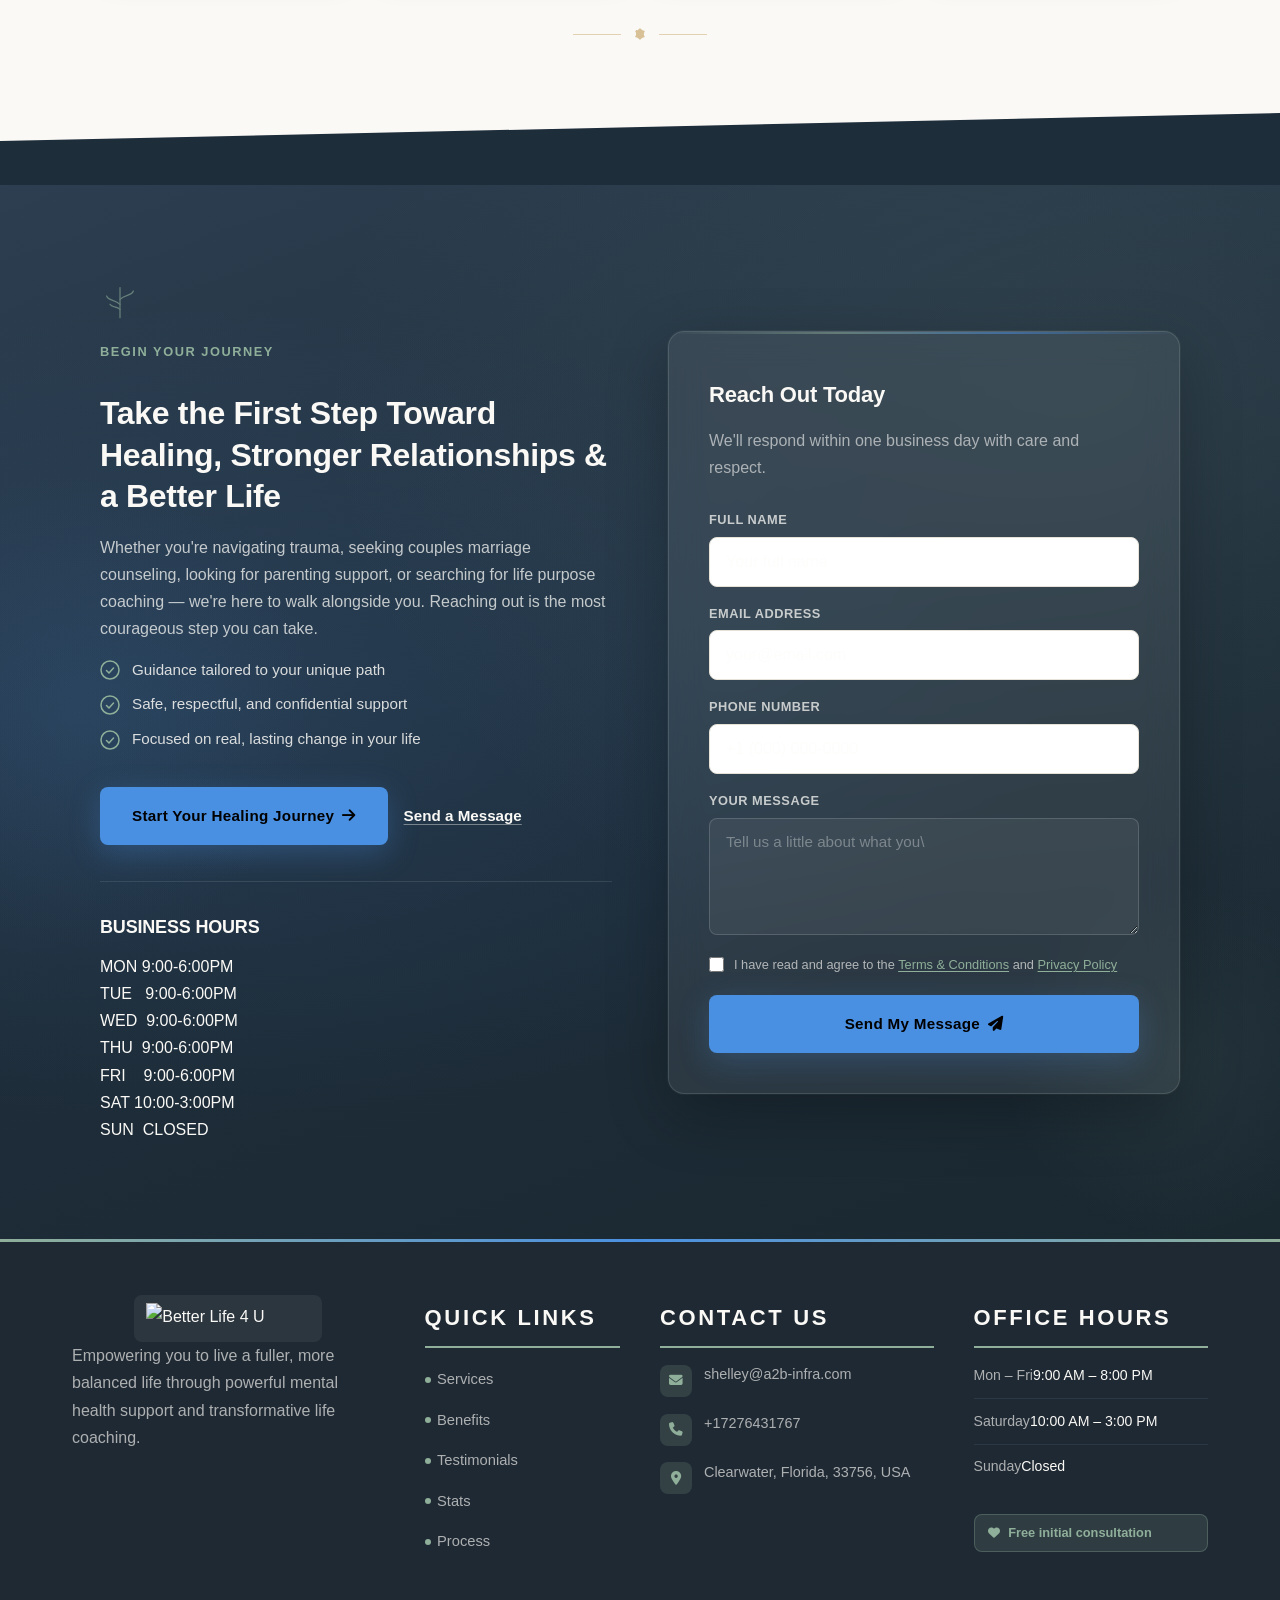
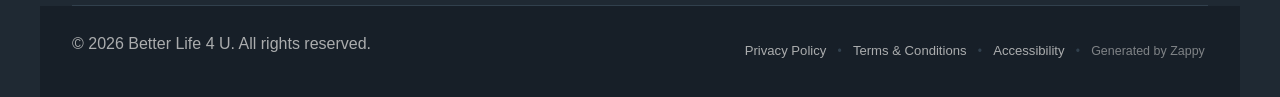
==== commit e9fb35f1: "Background sync: Progressive GitHub Sync" ====
--- a/index.html
+++ b/index.html
@@ -1134,7 +1134,7 @@
         </blockquote>
         <footer class="home-testimonials-author">
           <div class="home-testimonials-avatar">
-            <div data-zappy-zoom-wrapper="true" data-element-id="new-grid-img-1779138919865-0-edxeu2hhs" data-element-type="image" data-zappy-zoom-wrapper-width="44px" data-zappy-zoom-wrapper-height="248px" data-zappy-zoom-wrapper-width-mode="px" data-zappy-zoom-wrapper-align="center" style="position: relative !important; overflow: hidden !important; width: 44px !important; height: 248px !important; border-radius: 50% !important; margin-left: auto !important; margin-right: auto !important;" data-zappy-zoom-clip="true" data-zappy-wrapper-margins-applied="true"><img decoding="async" data-placeholder="image-placeholder" data-context="Small natural portrait of a woman in her late 30s with a warm, gentle expression, soft neutral background, natural lighting, calm and hopeful mood" width="44" height="44" src="/assets/image-crop-1779140262137-4tgbds.webp?v=1779140262137" alt="Image placeholder" data-element-type="image" data-element-id="new-grid-img-1779138919865-0-edxeu2hhs" data-zappy-footer-image="true" style="width: 100% !important; height: 100% !important; object-fit: cover !important; object-position: 50% 50% !important;" id="new-grid-img-1779138919865-0-edxeu2hhs" data-ai-slot="grid-item-image" data-zappy-original-width="248" data-zappy-original-height="248" data-zappy-object-position="50% 50%" data-zappy-zoom="1"></div>
+            <div data-zappy-zoom-wrapper="true" data-element-id="new-grid-img-1779138919865-0-edxeu2hhs" data-element-type="image" data-zappy-zoom-wrapper-width="44px" data-zappy-zoom-wrapper-height="248px" data-zappy-zoom-wrapper-width-mode="px" data-zappy-zoom-wrapper-align="center" style="position: relative !important; overflow: hidden !important; width: 44px !important; height: 248px !important; border-radius: 50% !important; margin-left: auto !important; margin-right: auto !important;" data-zappy-zoom-clip="true" data-zappy-wrapper-margins-applied="true"><img decoding="async" data-placeholder="image-placeholder" data-context="Small natural portrait of a woman in her late 30s with a warm, gentle expression, soft neutral background, natural lighting, calm and hopeful mood" width="44" height="44" src="/assets/image-crop-1779140262137-4tgbds.webp?v=1779140262137" alt="Image placeholder" data-element-type="image" data-element-id="new-grid-img-1779138919865-0-edxeu2hhs" data-zappy-footer-image="true" style="width: 100% !important; height: 100% !important; object-fit: cover !important; object-position: 50% 50% !important; margin: 0px !important; position: absolute !important; left: 0% !important; top: 0% !important; max-width: none !important; max-height: none !important; display: block !important;" id="new-grid-img-1779138919865-0-edxeu2hhs" data-ai-slot="grid-item-image" data-zappy-original-width="248" data-zappy-original-height="248" data-zappy-object-position="50% 50%" data-zappy-zoom="1"></div>
           </div>
           <div class="home-testimonials-author-info" >
             <strong class="home-testimonials-name">Sonia D.</strong>
@@ -1142,12 +1142,12 @@
           </div>
           <div class="home-testimonials-social-links" data-element-id="element-ai-1779141571260-s3kf9a" data-element-type="social-links">
             <a href="https://facebook.com/Shelley Adiv" target="_blank" rel="noopener noreferrer" class="home-testimonials-social-link" aria-label="Facebook">
-              <svg xmlns="http://www.w3.org/2000/svg" width="18" height="18" viewBox="0 0 24 24" fill="currentColor" aria-hidden="true">
+              <svg xmlns="http://www.w3.org/2000/svg" width="18" height="18" viewBox="0 0 24 24" fill="currentColor" aria-hidden="true" data-element-type="icon" data-element-id="icon-1779143216827-v5wr7rqzb" data-icon-type="svg">
                 <path d="M18 2h-3a5 5 0 0 0-5 5v3H7v4h3v8h4v-8h3l1-4h-4V7a1 1 0 0 1 1-1h3z"></path>
               </svg>
             </a>
             <a href="https://instagram.com/Shelley.Adiv" target="_blank" rel="noopener noreferrer" class="home-testimonials-social-link" aria-label="Instagram">
-              <svg xmlns="http://www.w3.org/2000/svg" width="18" height="18" viewBox="0 0 24 24" fill="none" stroke="currentColor" stroke-width="2" stroke-linecap="round" stroke-linejoin="round" aria-hidden="true">
+              <svg xmlns="http://www.w3.org/2000/svg" width="18" height="18" viewBox="0 0 24 24" fill="none" stroke="currentColor" stroke-width="2" stroke-linecap="round" stroke-linejoin="round" aria-hidden="true" data-element-type="icon" data-element-id="icon-1779143216827-487w9y4z2" data-icon-type="svg">
                 <rect x="2" y="2" width="20" height="20" rx="5" ry="5"></rect>
                 <path d="M16 11.37A4 4 0 1 1 12.63 8 4 4 0 0 1 16 11.37z"></path>
                 <line x1="17.5" y1="6.5" x2="17.51" y2="6.5"></line>
@@ -1197,7 +1197,7 @@
             <path d="M0 24V14.4C0 10.56 0.906667 7.25333 2.72 4.48C4.53333 1.70667 7.25333 0 10.88 0L12.16 2.56C9.81333 3.09333 8.05333 4.32 6.88 6.24C5.70667 8.16 5.12 10.24 5.12 12.48H10.88V24H0ZM18.88 24V14.4C18.88 10.56 19.7867 7.25333 21.6 4.48C23.4133 1.70667 26.1333 0 29.76 0L31.04 2.56C28.6933 3.09333 26.9333 4.32 25.76 6.24C24.5867 8.16 24 10.24 24 12.48H29.76V24H18.88Z" fill="currentColor"></path>
           </svg>
         </div>
-        <div class="home-testimonials-featured-badge">Featured Story</div>
+        
         <blockquote class="home-testimonials-quote">
           <p >"My husband and I were on the edge of separation. The marriage counseling sessions gave us tools we never had — to recover and to maintain a good marriage . We're not just surviving our marriage anymore. We're genuinely thriving together again."</p>
         </blockquote>
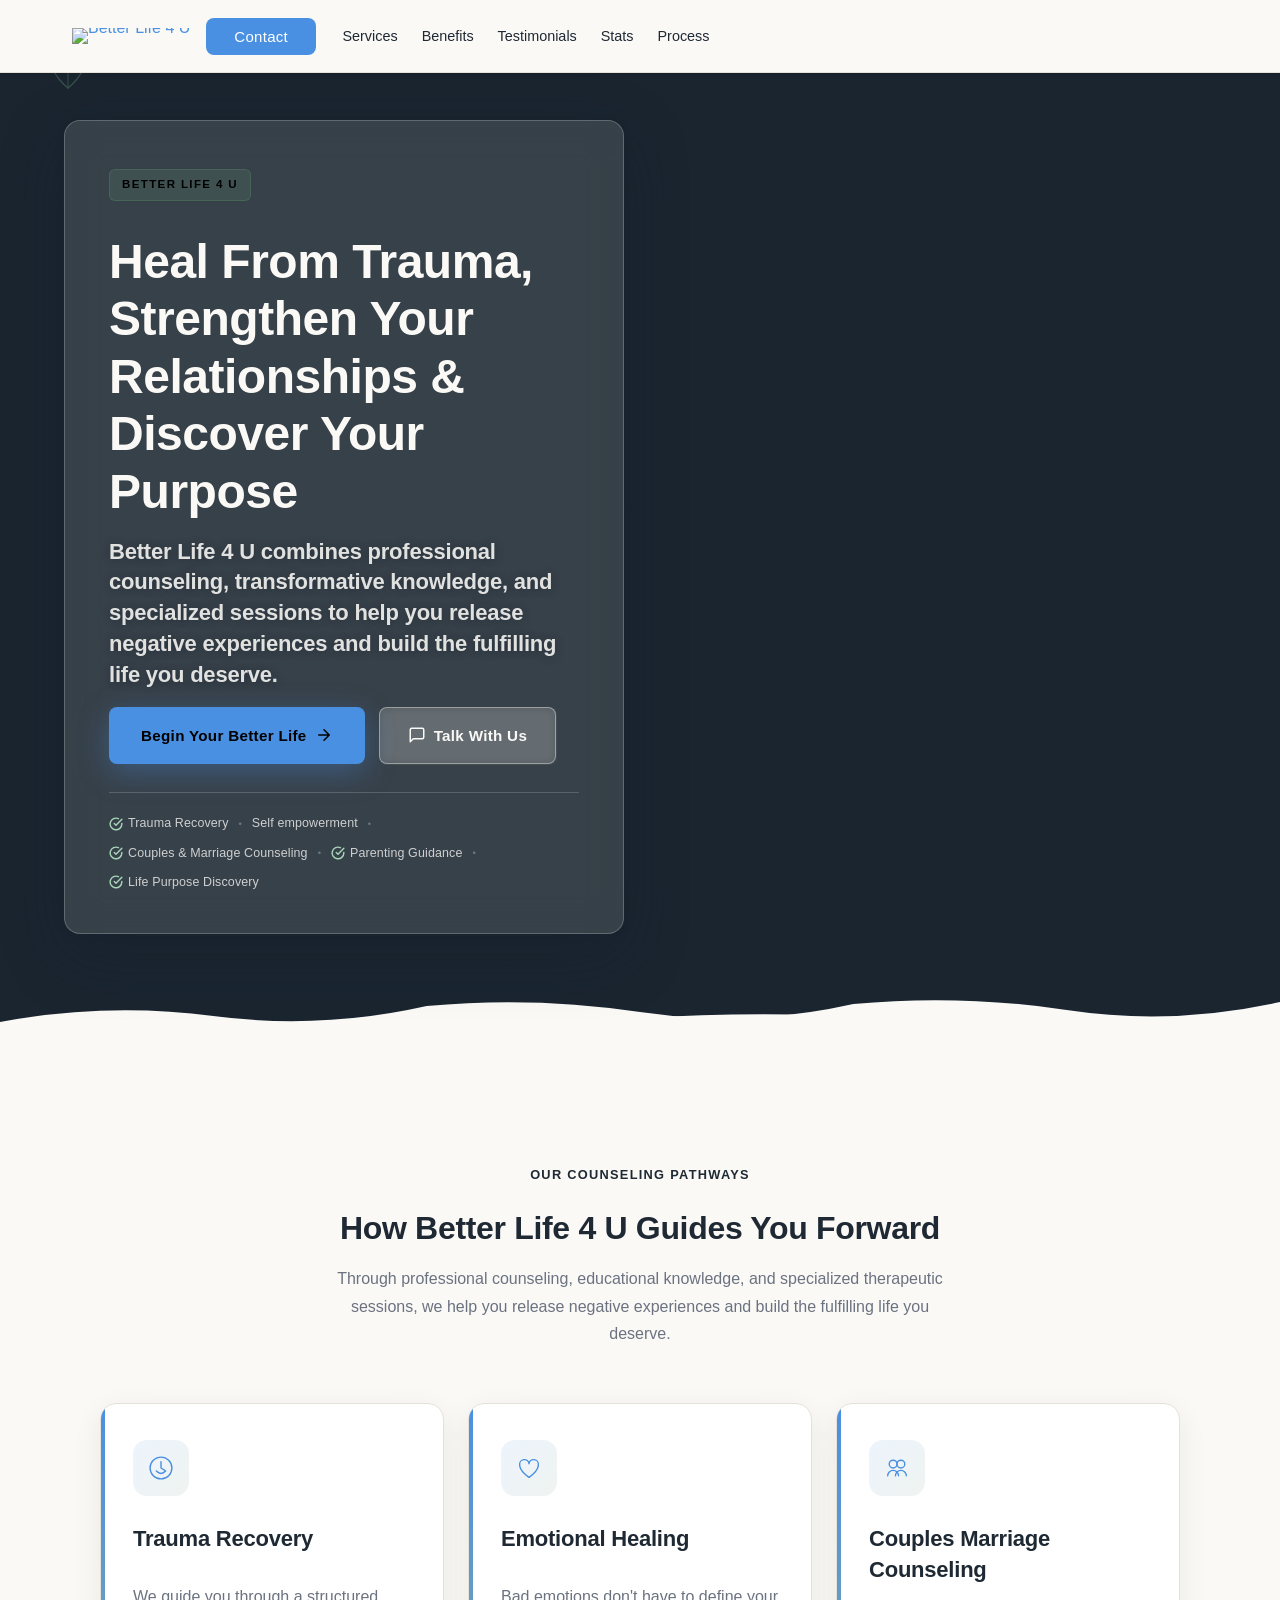
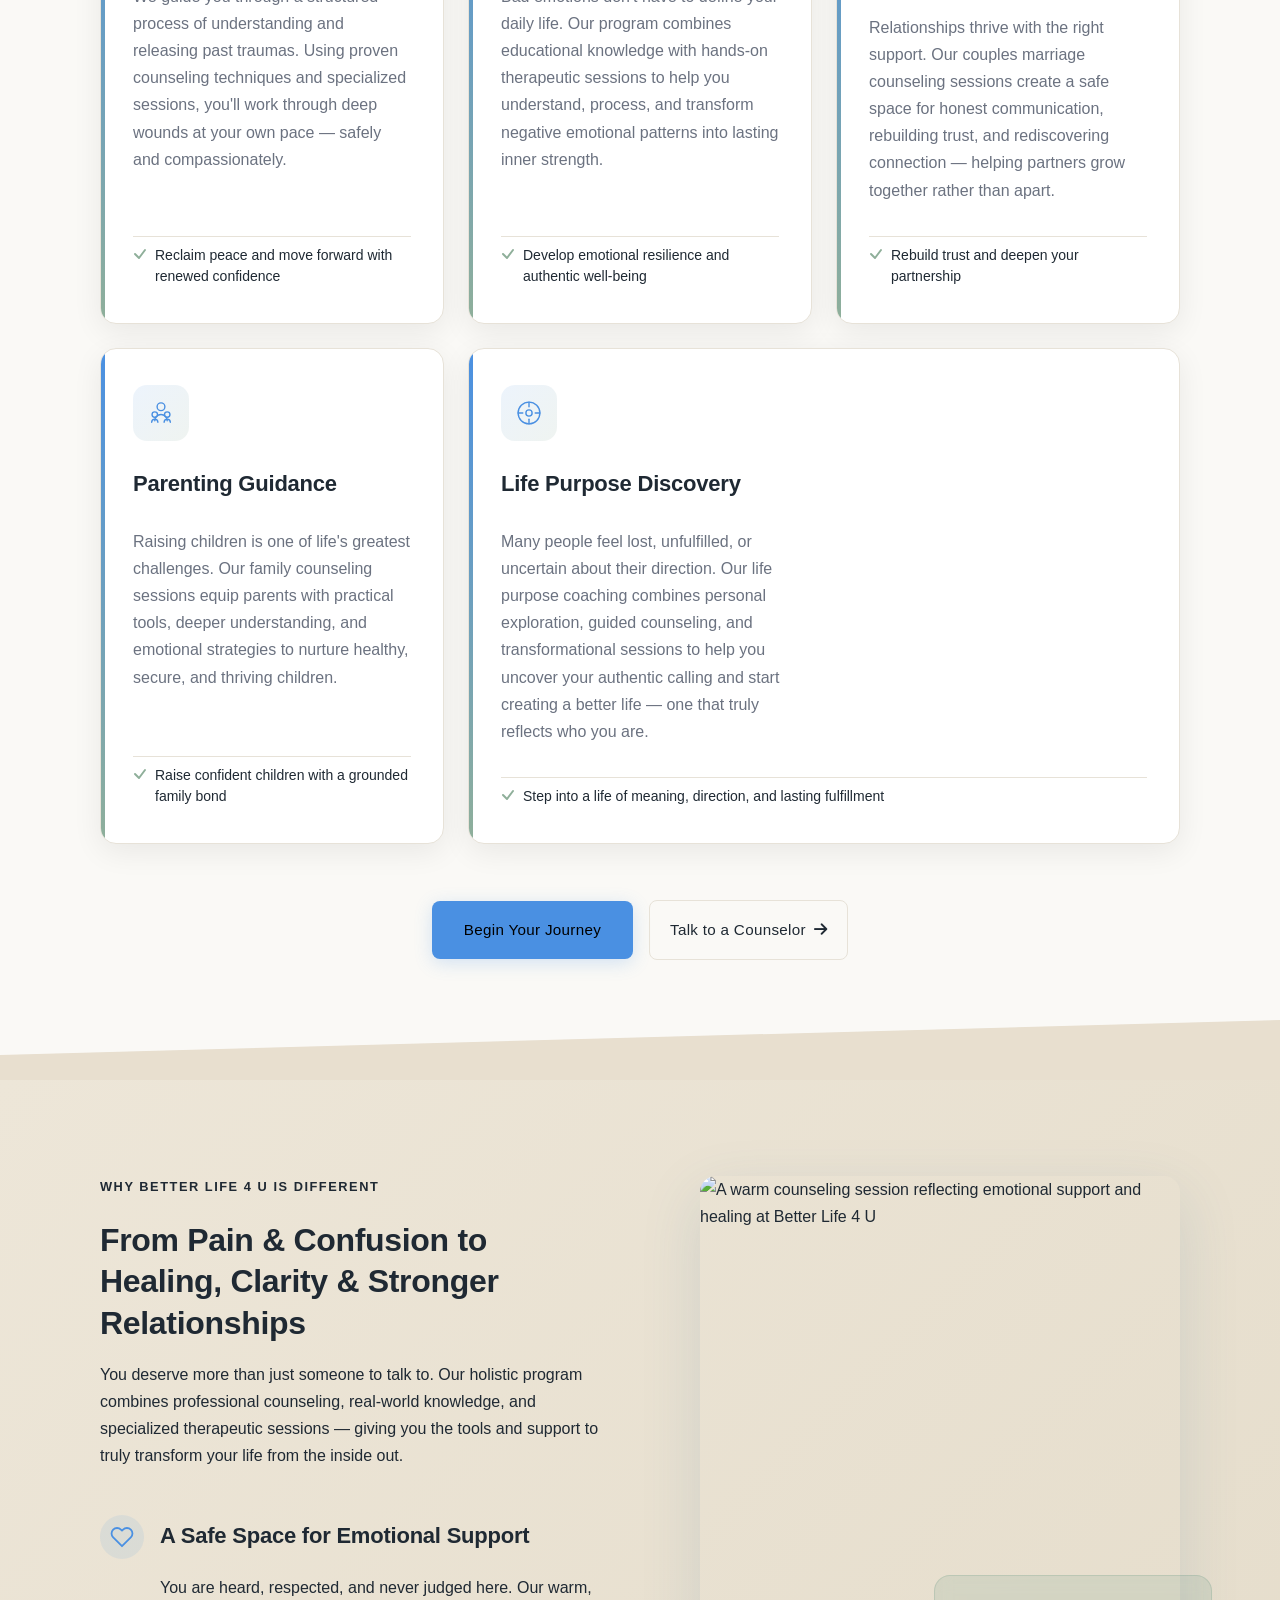
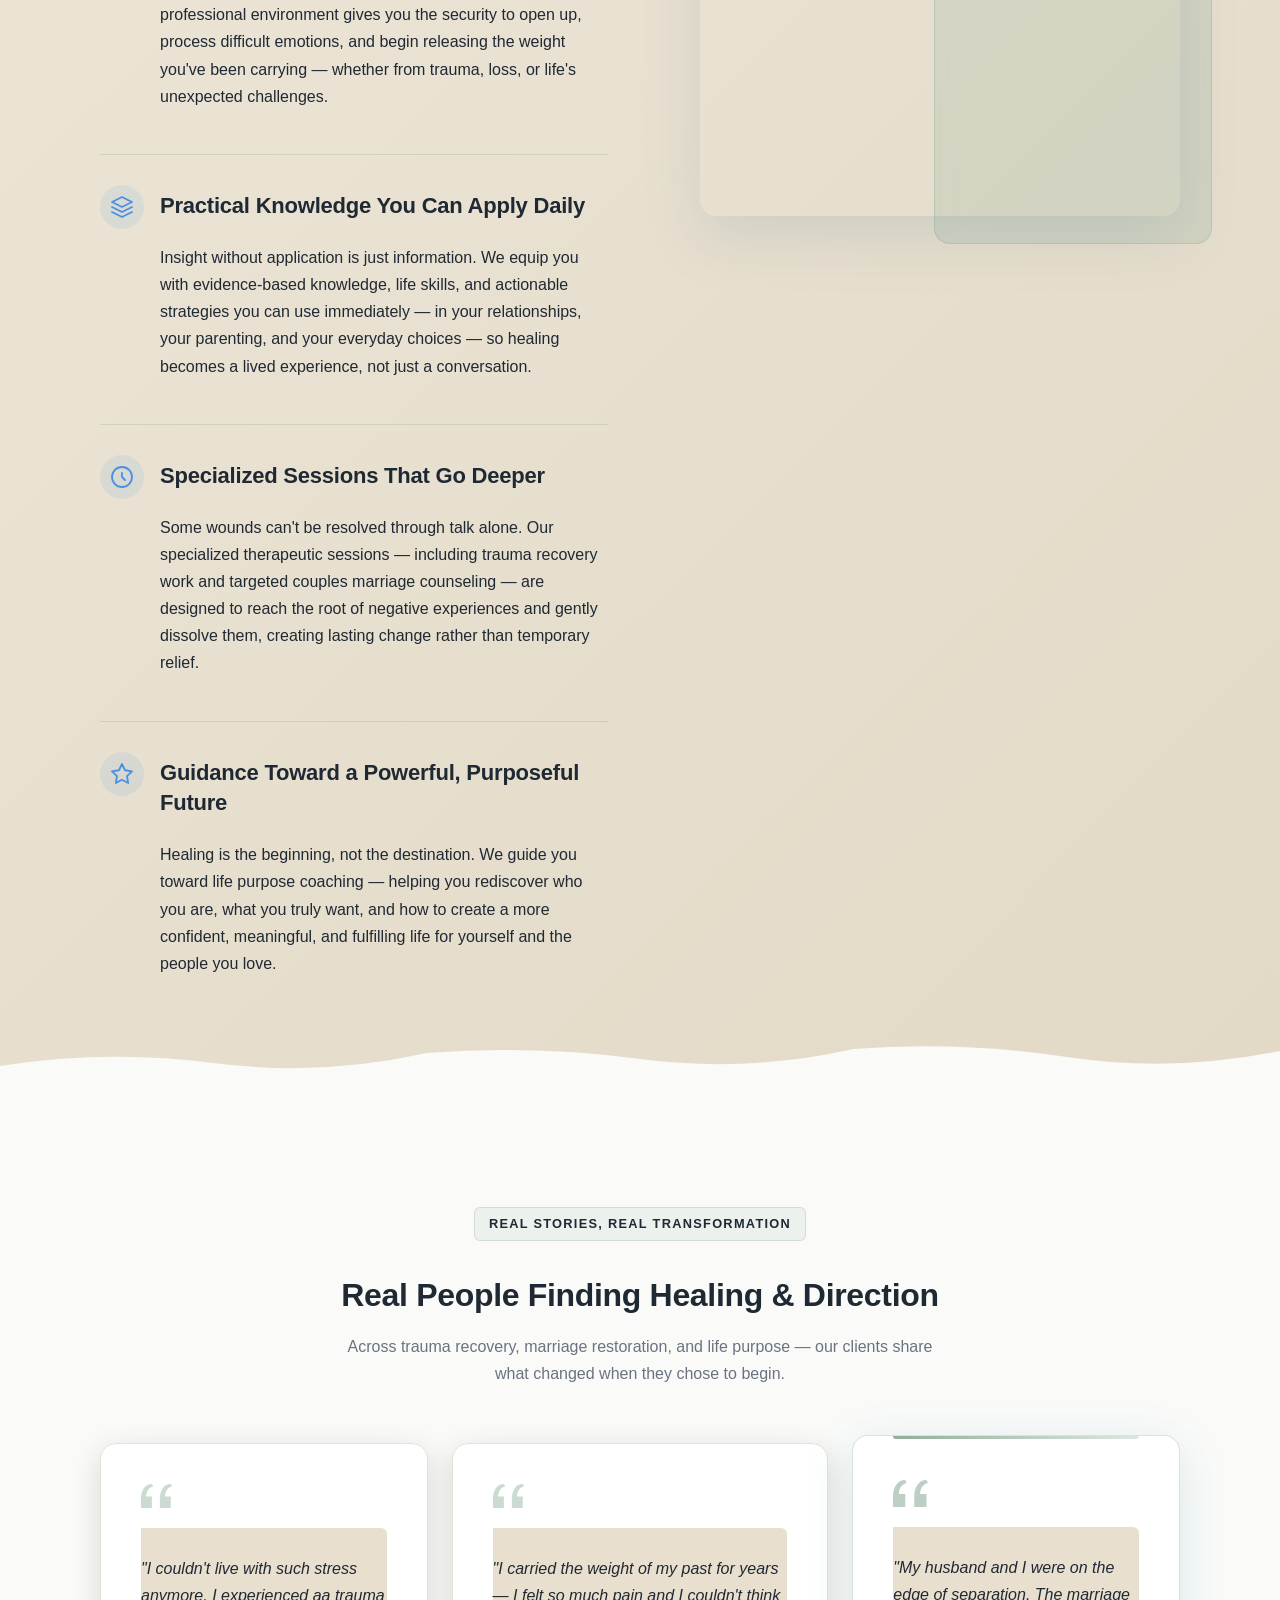
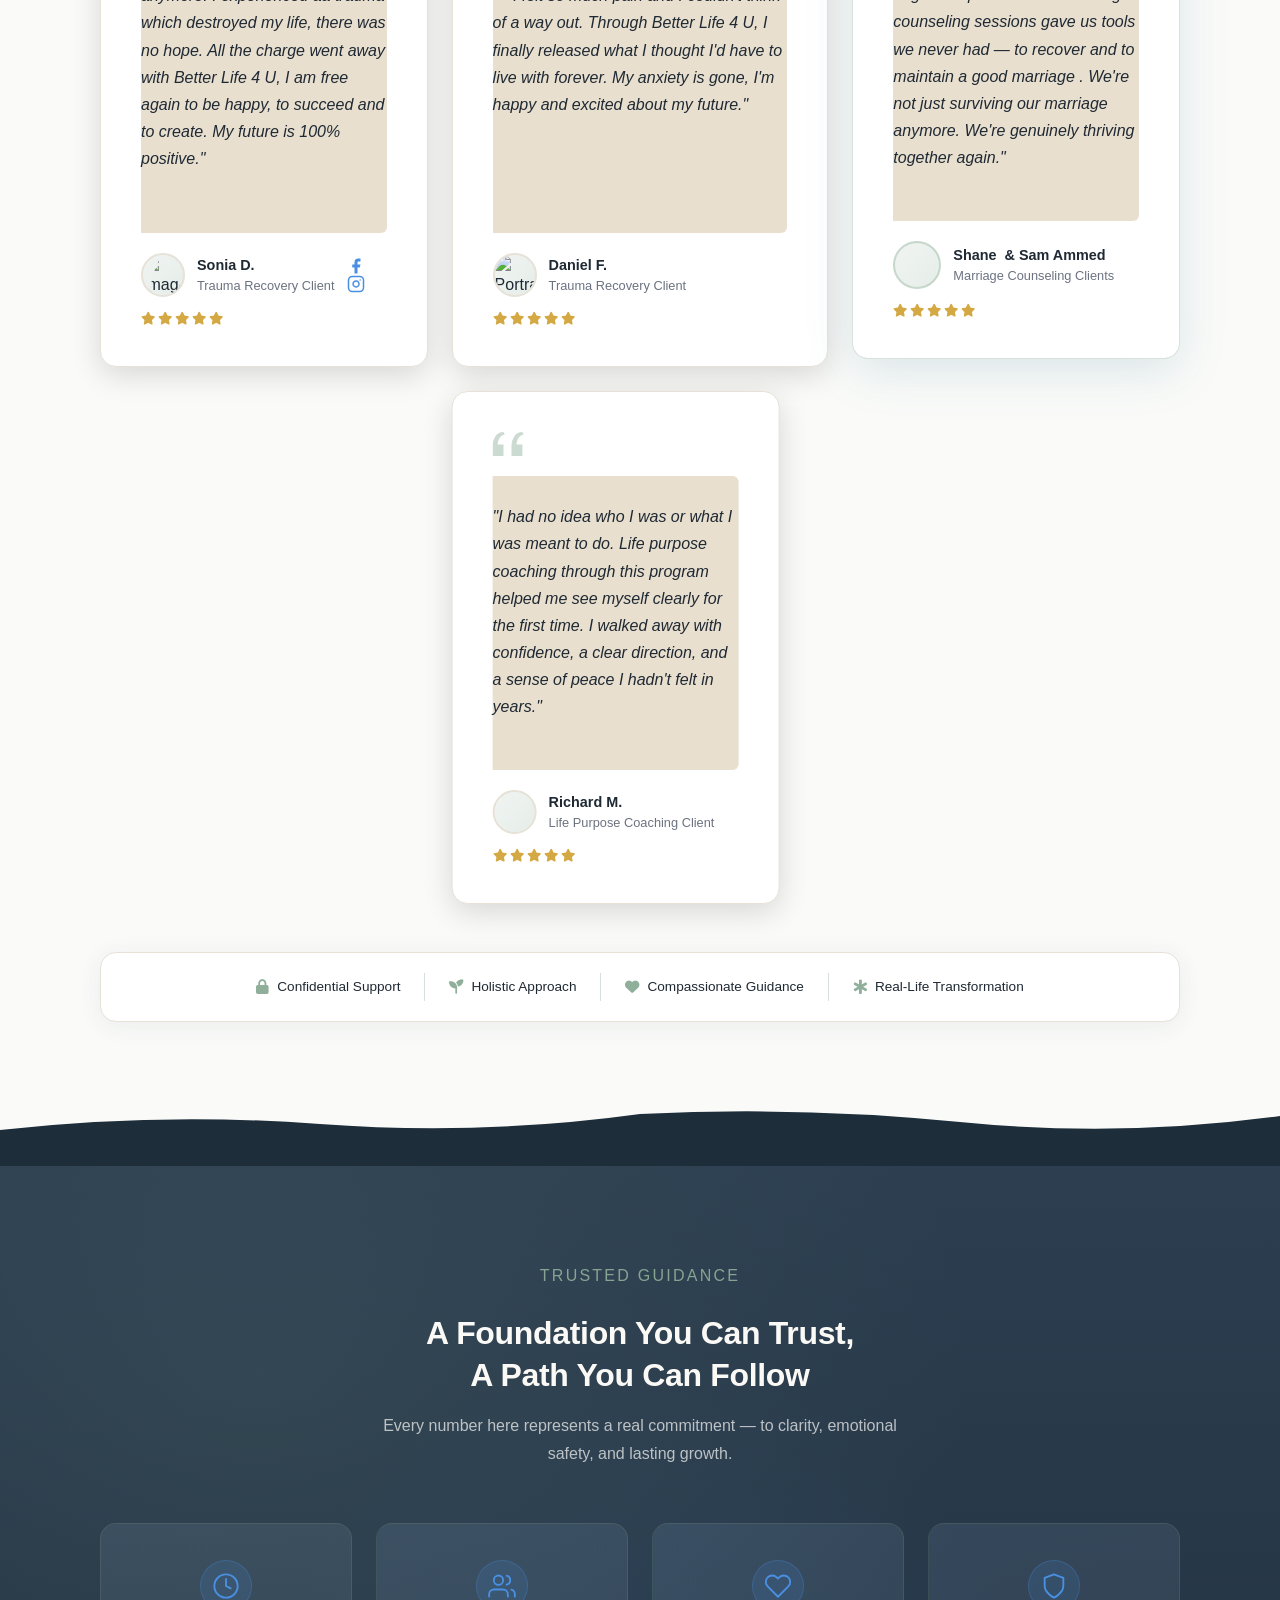
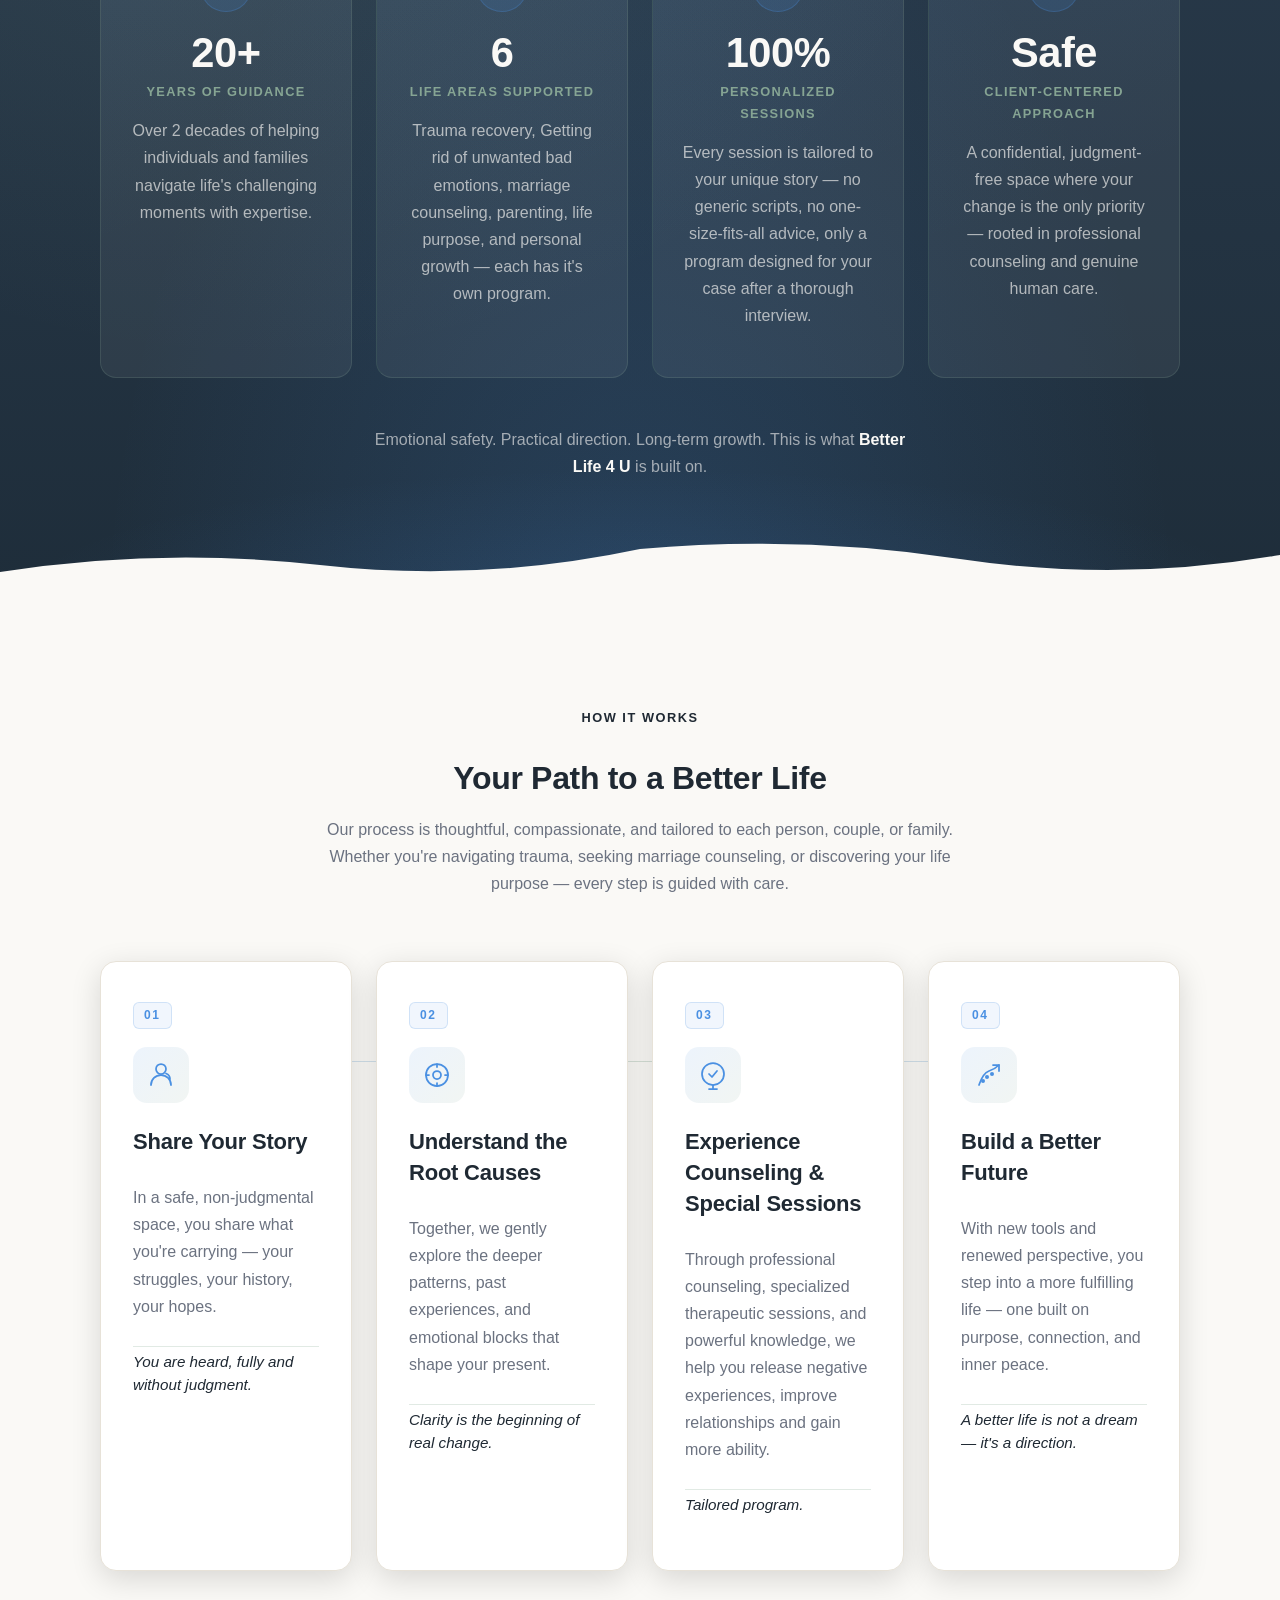
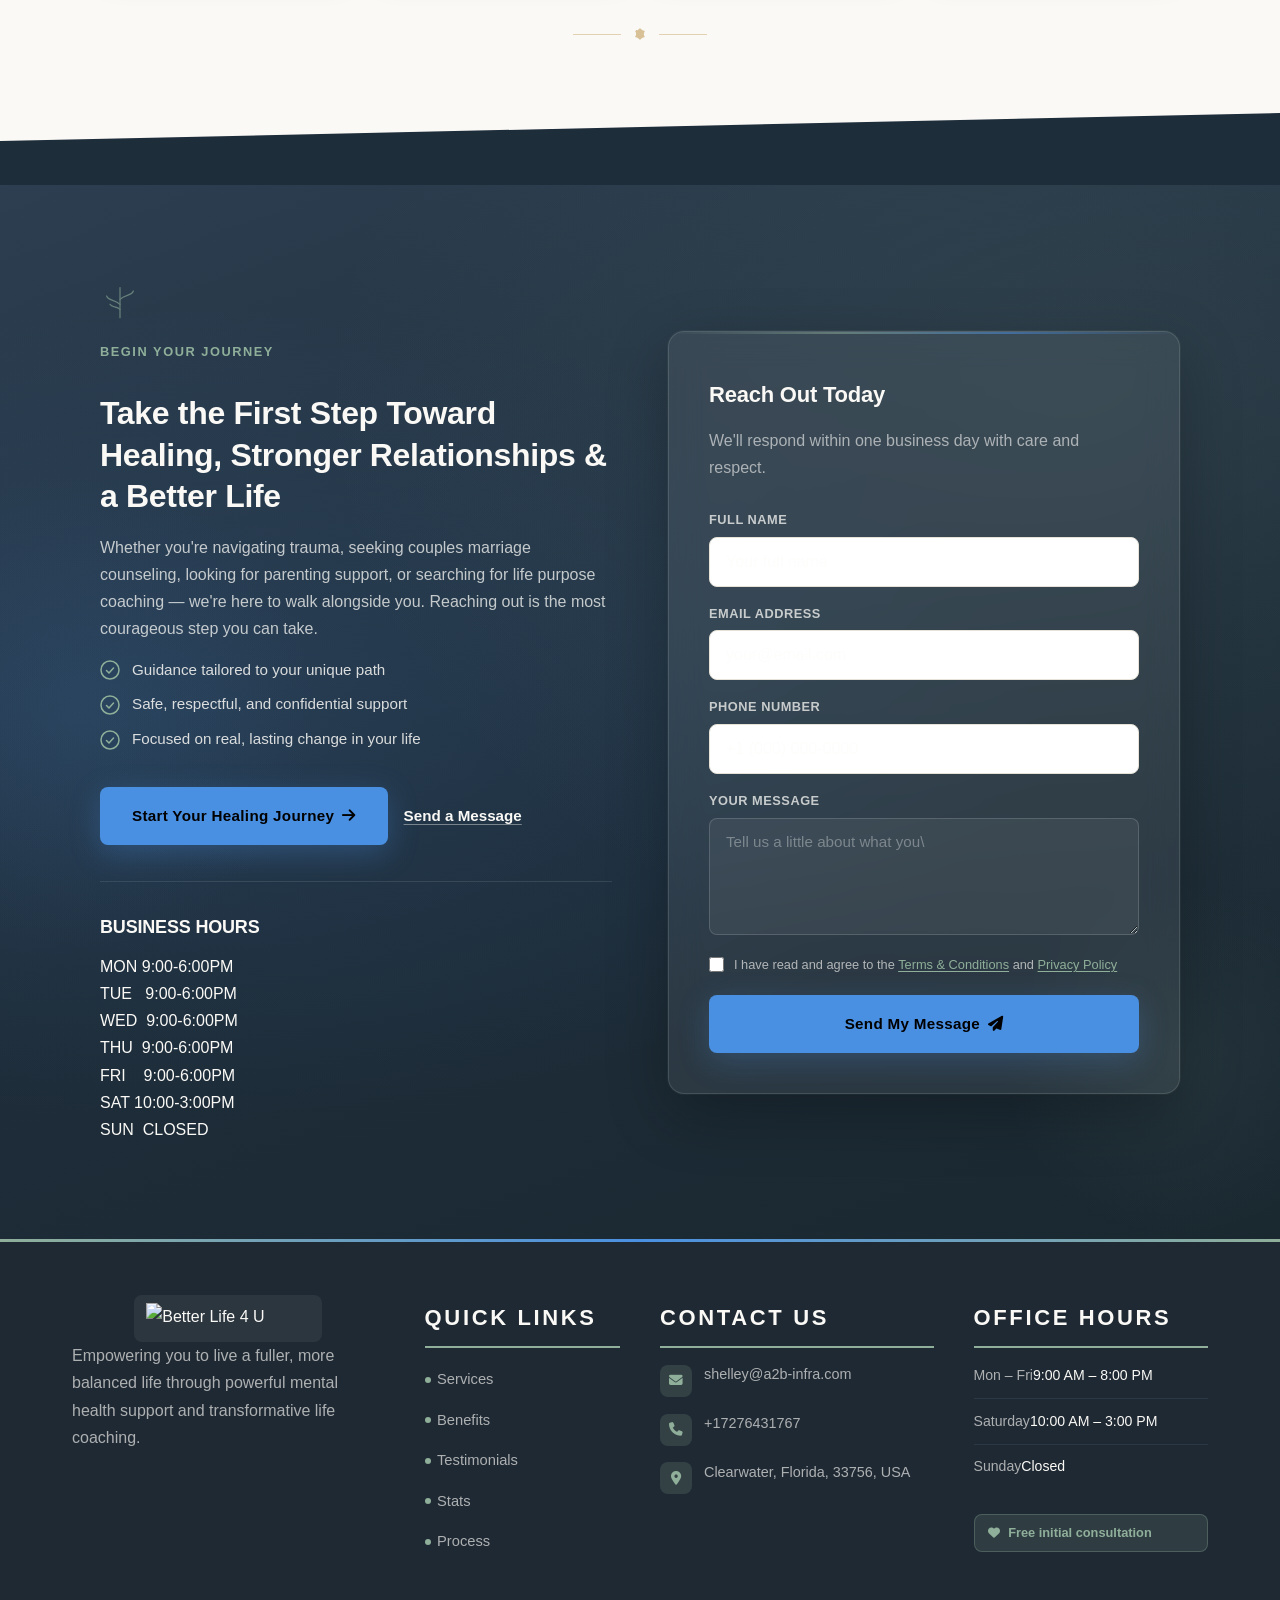
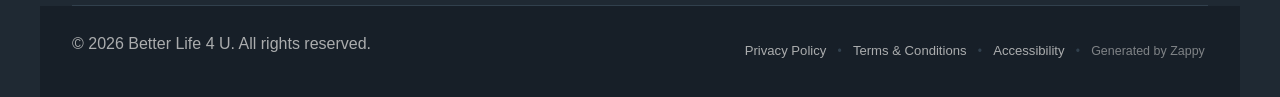
==== commit bb9f7d2d: "Incremental sync: 1 page(s) — text_edit" ====
--- a/index.html
+++ b/index.html
@@ -836,7 +836,7 @@
     <div class="home-hero-card">
 
       <!-- Eyebrow Label -->
-      <p style="max-width: 65ch; margin-left: auto; margin-right: auto;" data-zappy-text-width="readable"><span class="home-hero-eyebrow" ><span style="color: #000000 !important">Better Life 4 U</span></span></p><!-- H1 Headline --><h1 class="home-hero-headline" style="max-width: 45ch; margin-left: auto; margin-right: auto; outline: none;" data-zappy-text-width="narrow">Heal From Trauma, Strengthen Your Relationships &amp; Discover Your Purpose</h1>
+      <p style="max-width: 65ch; margin-left: auto; margin-right: auto;" data-zappy-text-width="readable"><span class="home-hero-eyebrow" style=""><span style="color: #000000 !important">Better Life 4 U</span></span></p><!-- H1 Headline --><h1 class="home-hero-headline" style="max-width: 45ch; margin-left: auto; margin-right: auto; outline: none;" data-zappy-text-width="narrow">Heal From Trauma, Strengthen Your Relationships &amp; Discover Your Purpose</h1>
 
       <!-- Supporting Subtitle -->
       <h3 class="home-hero-subtitle">Better Life 4 U combines professional counseling, transformative knowledge, and specialized sessions to help you release negative experiences and build the fulfilling life you deserve.</h3>
@@ -854,7 +854,7 @@
       </div>
 
       <!-- Trust Reassurance Line -->
-      <div class="home-hero-trust" >
+      <div class="home-hero-trust" style="">
         <span class="home-hero-trust-item">
           <svg data-element-type="icon" data-icon-type="svg" width="14" height="14" viewBox="0 0 24 24" fill="none" stroke="currentColor" stroke-width="2.5" stroke-linecap="round" stroke-linejoin="round" aria-hidden="true" style="cursor: pointer;"><path d="M22 11.08V12a10 10 0 1 1-5.93-9.14"></path><polyline points="22 4 12 14.01 9 11.01"></polyline></svg>
           Trauma Recovery
@@ -1130,15 +1130,15 @@
           </svg>
         </div>
         <blockquote class="home-testimonials-quote">
-          <p >"I couldn't live with such stress anymore. I experienced aa trauma which destroyed my life, there was no hope. All the charge went away with Better Life 4 U, I am free again to be happy, to succeed and to create. My future is 100% positive."</p>
+          <p style="cursor: text;">"I couldn't live with such stress anymore. I experienced aa trauma which destroyed my life, there was no hope. All the charge went away with Better Life 4 U, I am free again to be happy, to succeed and to create. My future is 100% positive."</p>
         </blockquote>
         <footer class="home-testimonials-author">
           <div class="home-testimonials-avatar">
             <div data-zappy-zoom-wrapper="true" data-element-id="new-grid-img-1779138919865-0-edxeu2hhs" data-element-type="image" data-zappy-zoom-wrapper-width="44px" data-zappy-zoom-wrapper-height="248px" data-zappy-zoom-wrapper-width-mode="px" data-zappy-zoom-wrapper-align="center" style="position: relative !important; overflow: hidden !important; width: 44px !important; height: 248px !important; border-radius: 50% !important; margin-left: auto !important; margin-right: auto !important;" data-zappy-zoom-clip="true" data-zappy-wrapper-margins-applied="true"><img decoding="async" data-placeholder="image-placeholder" data-context="Small natural portrait of a woman in her late 30s with a warm, gentle expression, soft neutral background, natural lighting, calm and hopeful mood" width="44" height="44" src="/assets/image-crop-1779140262137-4tgbds.webp?v=1779140262137" alt="Image placeholder" data-element-type="image" data-element-id="new-grid-img-1779138919865-0-edxeu2hhs" data-zappy-footer-image="true" style="width: 100% !important; height: 100% !important; object-fit: cover !important; object-position: 50% 50% !important; margin: 0px !important; position: absolute !important; left: 0% !important; top: 0% !important; max-width: none !important; max-height: none !important; display: block !important;" id="new-grid-img-1779138919865-0-edxeu2hhs" data-ai-slot="grid-item-image" data-zappy-original-width="248" data-zappy-original-height="248" data-zappy-object-position="50% 50%" data-zappy-zoom="1"></div>
           </div>
-          <div class="home-testimonials-author-info" >
+          <div class="home-testimonials-author-info" style="cursor: text;">
             <strong class="home-testimonials-name">Sonia D.</strong>
-            <span class="home-testimonials-role" >Text goes here</span>
+            <span class="home-testimonials-role" style="cursor: text;">Trauma Recovery Client</span>
           </div>
           <div class="home-testimonials-social-links" data-element-id="element-ai-1779141571260-s3kf9a" data-element-type="social-links">
             <a href="https://facebook.com/Shelley Adiv" target="_blank" rel="noopener noreferrer" class="home-testimonials-social-link" aria-label="Facebook">
@@ -1169,13 +1169,13 @@
           </svg>
         </div>
         <blockquote class="home-testimonials-quote">
-          <p >"I carried the weight of my past for years — I felt so much pain and I couldn't think of a way out. Through Better Life 4 U, I finally released what I thought I'd have to live with forever. My anxiety is gone, I'm happy and excited about my future."</p>
+          <p style="">"I carried the weight of my past for years — I felt so much pain and I couldn't think of a way out. Through Better Life 4 U, I finally released what I thought I'd have to live with forever. My anxiety is gone, I'm happy and excited about my future."</p>
         </blockquote>
         <footer class="home-testimonials-author">
           <div class="home-testimonials-avatar">
-            <img loading="lazy" decoding="async" data-placeholder="testimonial-portrait-1" data-context="Small natural portrait of a woman in her late 30s with a warm, gentle expression, soft neutral background, natural lighting, calm and hopeful mood" width="44" height="44" src="/assets/site-testimonial-portrait-1.webp" alt="Portrait of Sarah M." data-element-type="image" data-element-id="img-1779135044343-pzxyqyxfm" data-zappy-footer-image="true" >
-          </div>
-          <div class="home-testimonials-author-info" >
+            <img loading="lazy" decoding="async" data-placeholder="testimonial-portrait-1" data-context="Small natural portrait of a woman in her late 30s with a warm, gentle expression, soft neutral background, natural lighting, calm and hopeful mood" width="44" height="44" src="/assets/site-testimonial-portrait-1.webp" alt="Portrait of Sarah M." data-element-type="image" data-element-id="img-1779135044343-pzxyqyxfm" data-zappy-footer-image="true" style="">
+          </div>
+          <div class="home-testimonials-author-info" style="">
             <strong class="home-testimonials-name">Daniel F.</strong>
             <span class="home-testimonials-role">Trauma Recovery Client</span>
           </div>
@@ -1199,15 +1199,15 @@
         </div>
         
         <blockquote class="home-testimonials-quote">
-          <p >"My husband and I were on the edge of separation. The marriage counseling sessions gave us tools we never had — to recover and to maintain a good marriage . We're not just surviving our marriage anymore. We're genuinely thriving together again."</p>
+          <p style="">"My husband and I were on the edge of separation. The marriage counseling sessions gave us tools we never had — to recover and to maintain a good marriage . We're not just surviving our marriage anymore. We're genuinely thriving together again."</p>
         </blockquote>
         <footer class="home-testimonials-author">
           <div class="home-testimonials-avatar">
             <input type="checkbox" id="zappy-lightbox-toggle-img-1779135044343-52t09uld1" class="zappy-lightbox-toggle" data-zappy-image-lightbox="true"><label class="zappy-lightbox-trigger" for="zappy-lightbox-toggle-img-1779135044343-52t09uld1" data-zappy-image-lightbox="true"></label>
           </div>
-          <div class="home-testimonials-author-info" >
+          <div class="home-testimonials-author-info" style="">
             <strong class="home-testimonials-name">Shane&nbsp; &amp; Sam Ammed</strong>
-            <span class="home-testimonials-role" >Marriage Counseling Clients</span>
+            <span class="home-testimonials-role" style="">Marriage Counseling Clients</span>
           </div>
         </footer>
         <div class="home-testimonials-stars" aria-label="5 out of 5 stars">
@@ -1233,7 +1233,7 @@
           <div class="home-testimonials-avatar">
             
           </div>
-          <div class="home-testimonials-author-info" >
+          <div class="home-testimonials-author-info" style="">
             <strong class="home-testimonials-name">Richard M.</strong>
             <span class="home-testimonials-role">Life Purpose Coaching Client</span>
           </div>
@@ -1305,9 +1305,9 @@
             <polyline points="12 6 12 12 16 14"></polyline>
           </svg>
         </div>
-        <div class="home-stats-number" >20+</div>
+        <div class="home-stats-number" style="">20+</div>
         <div class="home-stats-label">Years of Guidance</div>
-        <p class="home-stats-desc" >Over 2 decades of helping individuals and families navigate life's challenging moments with expertise.</p>
+        <p class="home-stats-desc" style="">Over 2 decades of helping individuals and families navigate life's challenging moments with expertise.</p>
       </article>
 
       <!-- Stat 2 -->
@@ -1322,7 +1322,7 @@
         </div>
         <div class="home-stats-number">6</div>
         <div class="home-stats-label">Life Areas Supported</div>
-        <p class="home-stats-desc" >Trauma recovery, Getting rid of unwanted bad emotions, marriage counseling, parenting, life purpose, and personal growth — each has it's own program.</p>
+        <p class="home-stats-desc" style="">Trauma recovery, Getting rid of unwanted bad emotions, marriage counseling, parenting, life purpose, and personal growth — each has it's own program.</p>
       </article>
 
       <!-- Stat 3 -->
@@ -1332,9 +1332,9 @@
             <path d="M20.84 4.61a5.5 5.5 0 0 0-7.78 0L12 5.67l-1.06-1.06a5.5 5.5 0 0 0-7.78 7.78l1.06 1.06L12 21.23l7.78-7.78 1.06-1.06a5.5 5.5 0 0 0 0-7.78z"></path>
           </svg>
         </div>
-        <div class="home-stats-number" >100%</div>
+        <div class="home-stats-number" style="">100%</div>
         <div class="home-stats-label">Personalized Sessions</div>
-        <p class="home-stats-desc" >Every session is tailored to your unique story — no generic scripts, no one-size-fits-all advice, only a program designed for your case after a thorough interview.</p>
+        <p class="home-stats-desc" style="">Every session is tailored to your unique story — no generic scripts, no one-size-fits-all advice, only a program designed for your case after a thorough interview.</p>
       </article>
 
       <!-- Stat 4 -->
@@ -1344,9 +1344,9 @@
             <path d="M12 22s8-4 8-10V5l-8-3-8 3v7c0 6 8 10 8 10z"></path>
           </svg>
         </div>
-        <div class="home-stats-number" >Safe</div>
+        <div class="home-stats-number" style="">Safe</div>
         <div class="home-stats-label">Client-Centered Approach</div>
-        <p class="home-stats-desc" >A confidential, judgment-free space where your change is the only priority — rooted in professional counseling and genuine human care.</p>
+        <p class="home-stats-desc" style="">A confidential, judgment-free space where your change is the only priority — rooted in professional counseling and genuine human care.</p>
       </article>
 
     </div>
@@ -1428,7 +1428,7 @@
         </div>
         <div class="home-process-card-body">
           <h3 class="home-process-step-title">Experience Counseling &amp; Special Sessions</h3>
-          <p class="home-process-step-desc" >Through professional counseling, specialized therapeutic sessions, and powerful knowledge, we help you release negative experiences, improve relationships and gain more ability.</p>
+          <p class="home-process-step-desc" style="">Through professional counseling, specialized therapeutic sessions, and powerful knowledge, we help you release negative experiences, improve relationships and gain more ability.</p>
           <p><span class="home-process-step-calm" style="color: rgb(31, 41, 51) !important;">Tailored program.</span>
         </p></div>
       </article>
@@ -1446,8 +1446,8 @@
           </svg>
         </div>
         <div class="home-process-card-body">
-          <h3 class="home-process-step-title" >Build a Better Future</h3>
-          <p class="home-process-step-desc" >With new tools and renewed perspective, you step into a more fulfilling life — one built on purpose, connection, and inner peace.</p>
+          <h3 class="home-process-step-title" style="">Build a Better Future</h3>
+          <p class="home-process-step-desc" style="">With new tools and renewed perspective, you step into a more fulfilling life — one built on purpose, connection, and inner peace.</p>
           <p><span class="home-process-step-calm" style="color: rgb(31, 41, 51) !important;">A better life is not a dream — it's a direction.</span>
         </p></div>
       </article>
@@ -1488,10 +1488,10 @@
       </svg>
 
       <p style="color: rgb(250, 249, 246) !important;"><span class="home-contact-section__label">Begin Your Journey</span>
-      </p><h2 class="home-contact-section__heading" >Take the First Step Toward Healing, Stronger Relationships &amp; a Better Life</h2>
+      </p><h2 class="home-contact-section__heading" style="">Take the First Step Toward Healing, Stronger Relationships &amp; a Better Life</h2>
       <p class="home-contact-section__intro">Whether you're navigating trauma, seeking couples marriage counseling, looking for parenting support, or searching for life purpose coaching — we're here to walk alongside you. Reaching out is the most courageous step you can take.</p>
 
-      <ul class="home-contact-section__reassurance" aria-label="What to expect" ><li class="home-contact-section__reassurance-item" data-grid-item-index="0">
+      <ul class="home-contact-section__reassurance" aria-label="What to expect" style=""><li class="home-contact-section__reassurance-item" data-grid-item-index="0">
           <svg data-element-type="icon" data-icon-type="svg" class="home-contact-section__check-icon" viewBox="0 0 20 20" fill="none" xmlns="http://www.w3.org/2000/svg" aria-hidden="true" style="cursor: pointer;">
             <circle cx="10" cy="10" r="9" stroke="#8FAF9A" stroke-width="1.5"></circle>
             <path d="M6.5 10.5 L9 13 L13.5 8" stroke="#8FAF9A" stroke-width="1.5" stroke-linecap="round" stroke-linejoin="round"></path>
@@ -1523,7 +1523,7 @@
       <!-- Business Hours -->
       <div class="home-contact-section__hours" data-element-id="element-ai-1779141757320-bh7k2m" data-element-type="business-hours" aria-label="שעות פעילות">
         <h4 class="home-contact-section__hours-title" style="color: var(--text-light, #FAF9F6);">BUSINESS HOURS</h4>
-        <ul class="home-contact-section__hours-list" aria-label="רשימת שעות פעילות" ><li class="home-contact-section__hours-item" style="color: #FAF9F6" data-grid-item-index="0"><span class="home-contact-section__hours-time" style="color: var(--text-light, #FAF9F6);">MON 9:00-6:00PM</span></li><li class="home-contact-section__hours-item" style="color: #FAF9F6" data-grid-item-index="1">TUE&nbsp; &nbsp;9:00-6:00PM
+        <ul class="home-contact-section__hours-list" aria-label="רשימת שעות פעילות" style=""><li class="home-contact-section__hours-item" style="color: #FAF9F6" data-grid-item-index="0"><span class="home-contact-section__hours-time" style="color: var(--text-light, #FAF9F6);">MON 9:00-6:00PM</span></li><li class="home-contact-section__hours-item" style="color: #FAF9F6" data-grid-item-index="1">TUE&nbsp; &nbsp;9:00-6:00PM
 
 </li><li class="home-contact-section__hours-item" style="color: #FAF9F6" data-grid-item-index="2"><span class="home-contact-section__hours-time" style="color: var(--text-light, #FAF9F6);">WED&nbsp; 9:00-6:00PM
 
@@ -1582,10 +1582,10 @@
 </section>
   </main>
   
-  <footer class="site-footer" aria-label="Site Footer"> <div class="footer-container"> <div class="footer-top"> <div class="footer-col footer-brand"> <div data-zappy-zoom-wrapper="true" data-element-id="img-1779138552466-bw13dh5w0" data-element-type="image" data-zappy-zoom-wrapper-width="188px" data-zappy-zoom-wrapper-height="47px" data-zappy-zoom-wrapper-width-mode="px" data-zappy-zoom-wrapper-align="center" style="position: relative !important; overflow: hidden !important; width: 188px !important; max-width: 100% !important; margin-left: auto !important; margin-right: auto !important; height: 47px !important; display: block !important;" data-zappy-zoom-clip="true" data-zappy-wrapper-margins-applied="true"><img src="/assets/better-life-4-u-mental-health-life-coaching-logo.webp" alt="Better Life 4 U" class="logo" data-element-type="image" data-element-id="img-1779138552466-bw13dh5w0" data-zappy-footer-image="true" style="object-fit: fill !important; object-position: 28% 43%; margin: 0px !important; position: absolute !important; left: 0% !important; top: 0% !important; width: 100% !important; height: 100% !important; max-width: none !important; max-height: none !important; display: block !important;" data-zappy-zoom="0.5"></div> <p class="footer-tagline" >Empowering you to live a fuller, more balanced life through powerful mental health support and transformative life coaching.</p> <div class="footer-social" aria-label="Social Media Links"></div> </div> <div class="footer-col footer-links"> <h3 class="footer-heading">Quick Links</h3> <ul class="footer-nav" ><li><a href="#services">Services</a></li><li><a href="#benefits">Benefits</a></li><li><a href="#testimonials">Testimonials</a></li><li><a href="#stats">Stats</a></li><li><a href="#process">Process</a></li></ul> </div> <div class="footer-col footer-contact-col"> <h3 class="footer-heading">Contact Us</h3> <ul class="footer-contact"> <li> <span class="contact-icon"><i class="fas fa-envelope" data-element-type="icon" data-element-id="icon-1779138552464-vstsr9nzx" data-icon-type="fontawesome"></i></span> <span class="contact-text"><a href="mailto:shelley@a2b-infra.com">shelley@a2b-infra.com</a></span> </li> <li> <span class="contact-icon"><i class="fas fa-phone" data-element-type="icon" data-element-id="icon-1779138552464-a2lfkkdim" data-icon-type="fontawesome"></i></span> <span class="contact-text"><a href="tel:+17276431767">+17276431767</a></span> </li> <li><a href="/" ><span class="contact-icon"><i class="fas fa-map-marker-alt zappy-native-element" data-element-type="icon" data-element-id="native-icon-1779142768060-ejkrmra86" style="cursor: pointer;"></i></span> <span class="contact-text">Clearwater, Florida, 33756, USA</span></a></li> </ul> </div> <div class="footer-col footer-hours"> <h3 class="footer-heading">Office Hours</h3> <ul class="hours-list"> <li><a href="/" ><span class="day">Mon – Fri</span><span class="time">9:00 AM – 8:00 PM</span></a></li> <li><a href="/"><span class="day">Saturday</span><span class="time">10:00 AM – 3:00 PM</span></a></li> <li><a href="/"><span class="day">Sunday</span><span class="time">Closed</span></a></li> </ul> <div class="footer-badge" ><i class="fas fa-heart" data-element-type="icon" data-element-id="icon-1779138552465-03nj3tg63" data-icon-type="fontawesome" style="cursor: pointer;"></i><span style="color: #8faf9a !important"> Free initial consultation</span></div> </div> </div> <div class="footer-divider"></div> <div class="footer-bottom"> <p class="footer-copy">© 2026 Better Life 4 U. All rights reserved.</p> <div class="footer-legal"> <a href="/privacy">Privacy Policy</a> <span class="legal-sep" aria-hidden="true">•</span> <a href="/terms">Terms &amp; Conditions</a> <span class="legal-sep" aria-hidden="true">•</span> <a href="/accessibility">Accessibility</a> <span class="legal-sep" aria-hidden="true">•</span> <a href="https://zappy5.com" target="_blank" class="zappy-attribution">Generated by Zappy</a> </div> </div> </div> </footer>
+  <footer class="site-footer" aria-label="Site Footer"> <div class="footer-container"> <div class="footer-top"> <div class="footer-col footer-brand"> <div data-zappy-zoom-wrapper="true" data-element-id="img-1779138552466-bw13dh5w0" data-element-type="image" data-zappy-zoom-wrapper-width="188px" data-zappy-zoom-wrapper-height="47px" data-zappy-zoom-wrapper-width-mode="px" data-zappy-zoom-wrapper-align="center" style="position: relative !important; overflow: hidden !important; width: 188px !important; max-width: 100% !important; margin-left: auto !important; margin-right: auto !important; height: 47px !important; display: block !important;" data-zappy-zoom-clip="true" data-zappy-wrapper-margins-applied="true"><img src="/assets/better-life-4-u-mental-health-life-coaching-logo.webp" alt="Better Life 4 U" class="logo" data-element-type="image" data-element-id="img-1779138552466-bw13dh5w0" data-zappy-footer-image="true" style="object-fit: fill !important; object-position: 28% 43%; margin: 0px !important; position: absolute !important; left: 0% !important; top: 0% !important; width: 100% !important; height: 100% !important; max-width: none !important; max-height: none !important; display: block !important;" data-zappy-zoom="0.5"></div> <p class="footer-tagline" style="">Empowering you to live a fuller, more balanced life through powerful mental health support and transformative life coaching.</p> <div class="footer-social" aria-label="Social Media Links"></div> </div> <div class="footer-col footer-links"> <h3 class="footer-heading">Quick Links</h3> <ul class="footer-nav" style=""><li><a href="#services">Services</a></li><li><a href="#benefits">Benefits</a></li><li><a href="#testimonials">Testimonials</a></li><li><a href="#stats">Stats</a></li><li><a href="#process">Process</a></li></ul> </div> <div class="footer-col footer-contact-col"> <h3 class="footer-heading">Contact Us</h3> <ul class="footer-contact"> <li> <span class="contact-icon"><i class="fas fa-envelope" data-element-type="icon" data-element-id="icon-1779138552464-vstsr9nzx" data-icon-type="fontawesome"></i></span> <span class="contact-text"><a href="mailto:shelley@a2b-infra.com">shelley@a2b-infra.com</a></span> </li> <li> <span class="contact-icon"><i class="fas fa-phone" data-element-type="icon" data-element-id="icon-1779138552464-a2lfkkdim" data-icon-type="fontawesome"></i></span> <span class="contact-text"><a href="tel:+17276431767">+17276431767</a></span> </li> <li><a href="/" style=""><span class="contact-icon"><i class="fas fa-map-marker-alt zappy-native-element" data-element-type="icon" data-element-id="native-icon-1779142768060-ejkrmra86" style="cursor: pointer;"></i></span> <span class="contact-text">Clearwater, Florida, 33756, USA</span></a></li> </ul> </div> <div class="footer-col footer-hours"> <h3 class="footer-heading">Office Hours</h3> <ul class="hours-list"> <li><a href="/" style=""><span class="day">Mon – Fri</span><span class="time">9:00 AM – 8:00 PM</span></a></li> <li><a href="/"><span class="day">Saturday</span><span class="time">10:00 AM – 3:00 PM</span></a></li> <li><a href="/"><span class="day">Sunday</span><span class="time">Closed</span></a></li> </ul> <div class="footer-badge" style=""><i class="fas fa-heart" data-element-type="icon" data-element-id="icon-1779138552465-03nj3tg63" data-icon-type="fontawesome" style="cursor: pointer;"></i><span style="color: #8faf9a !important"> Free initial consultation</span></div> </div> </div> <div class="footer-divider"></div> <div class="footer-bottom"> <p class="footer-copy">© 2026 Better Life 4 U. All rights reserved.</p> <div class="footer-legal"> <a href="/privacy">Privacy Policy</a> <span class="legal-sep" aria-hidden="true">•</span> <a href="/terms">Terms &amp; Conditions</a> <span class="legal-sep" aria-hidden="true">•</span> <a href="/accessibility">Accessibility</a> <span class="legal-sep" aria-hidden="true">•</span> <a href="https://zappy5.com" target="_blank" class="zappy-attribution">Generated by Zappy</a> </div> </div> </div> </footer>
   
   <!-- WhatsApp float button hidden as per disabled platforms -->
-  <a href="https://wa.me/972543177919" class="whatsapp-float" aria-label="WhatsApp" style="display:none !important">
+  <a href="https://wa.me/972543177919" class="whatsapp-float" aria-label="WhatsApp" style="display:none !important;">
     <i class="fab fa-whatsapp"></i>
   </a>
   
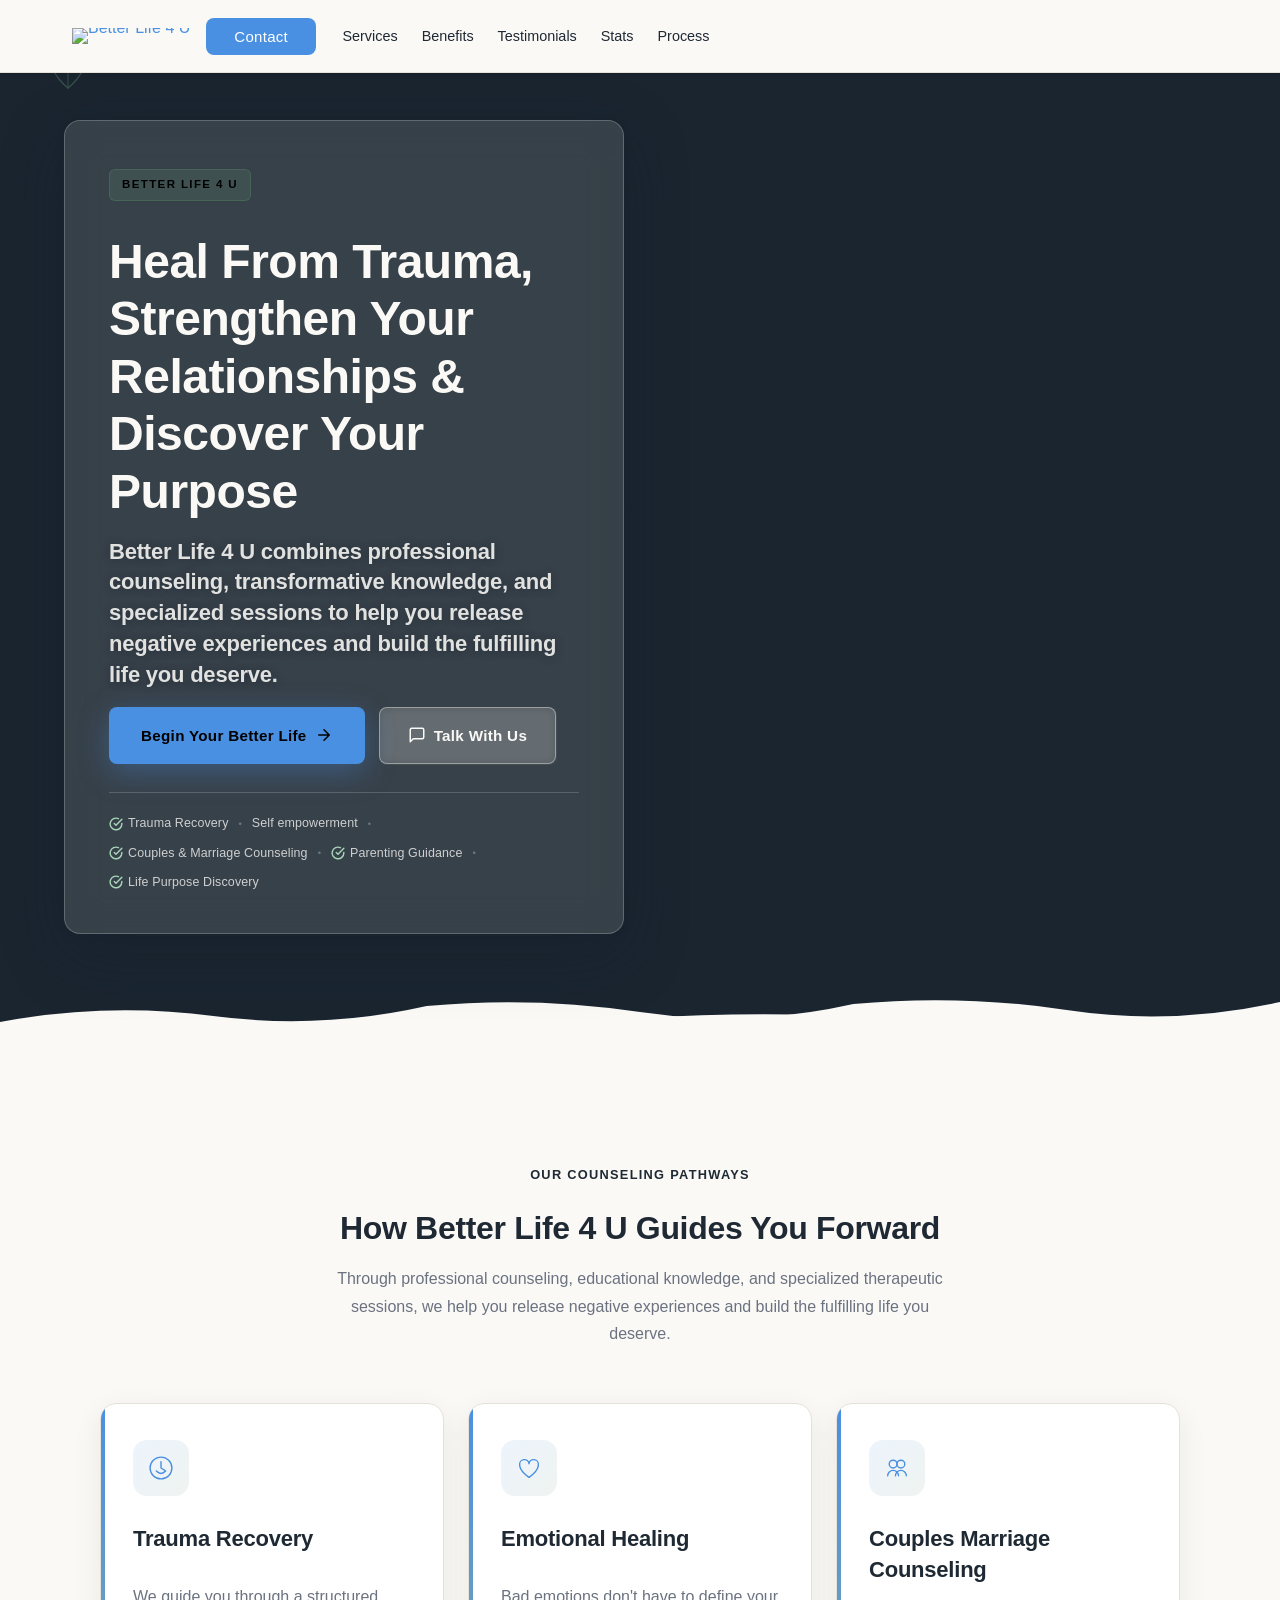
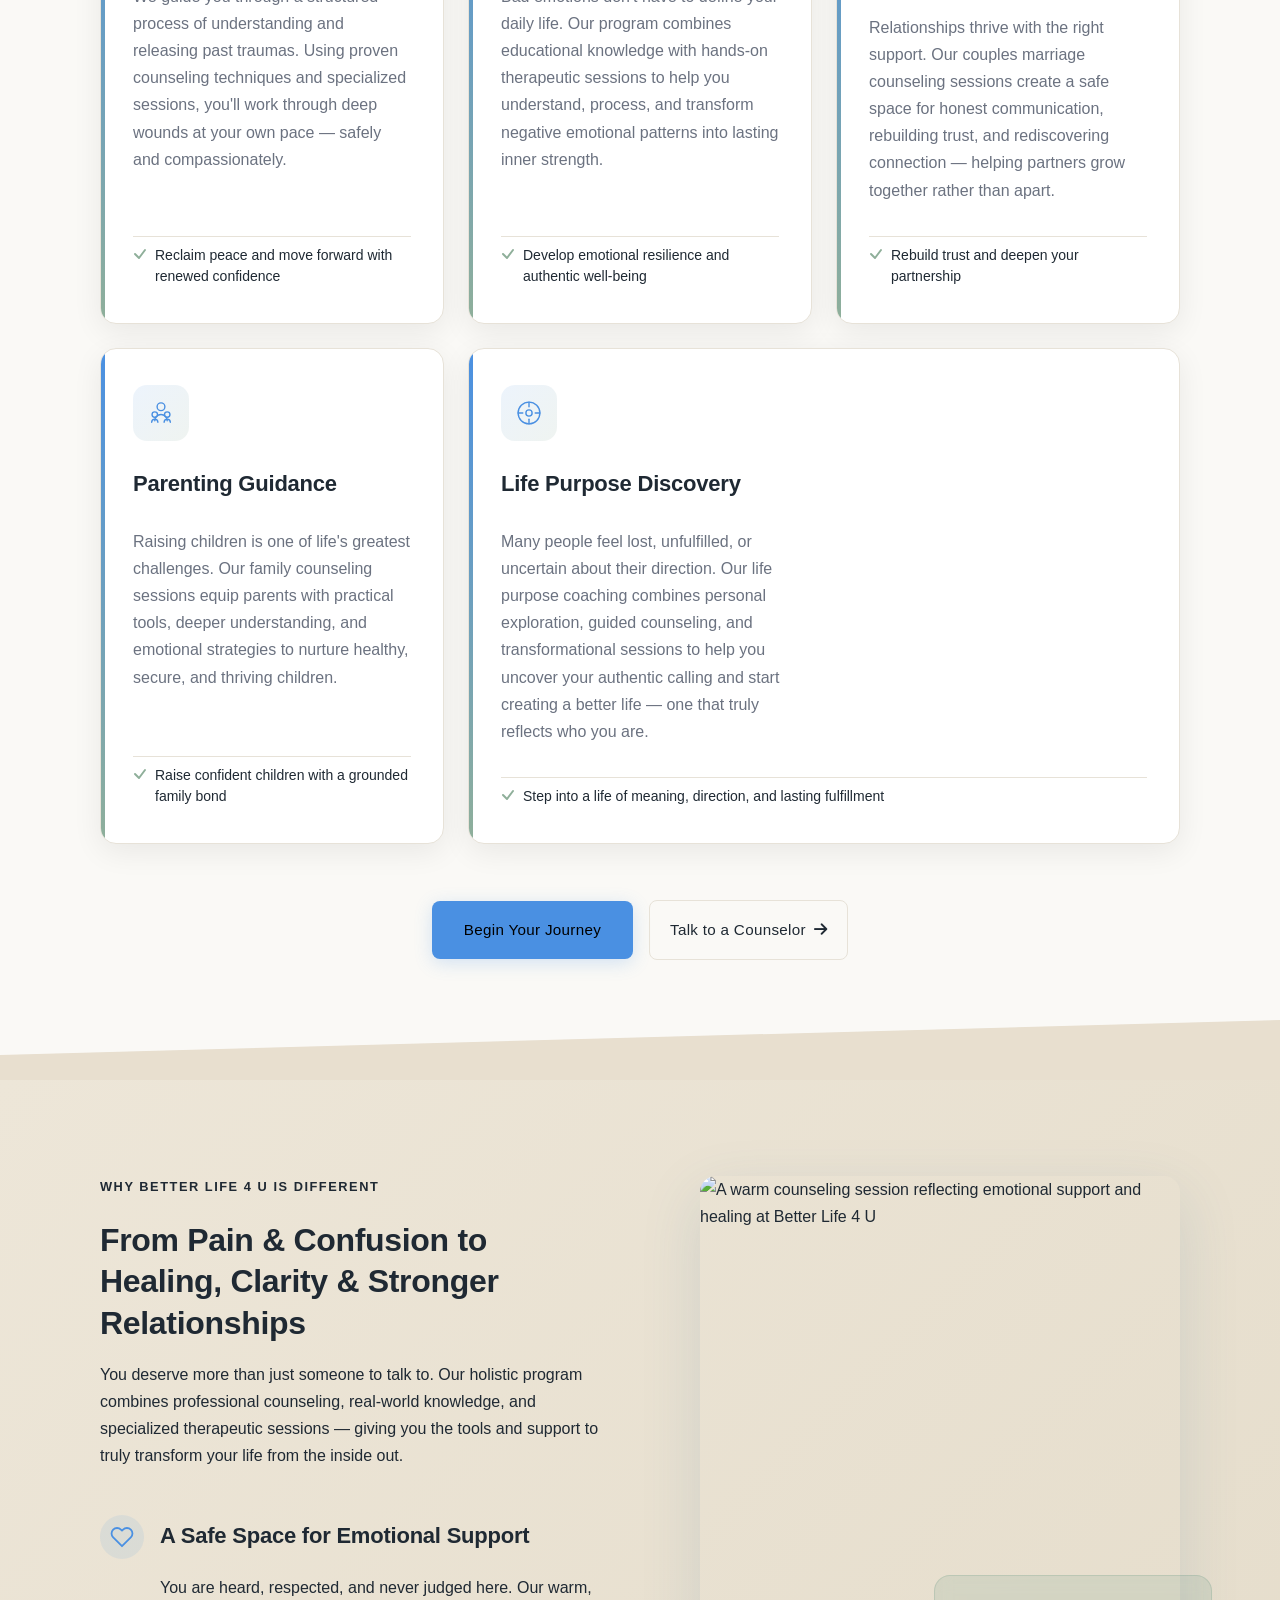
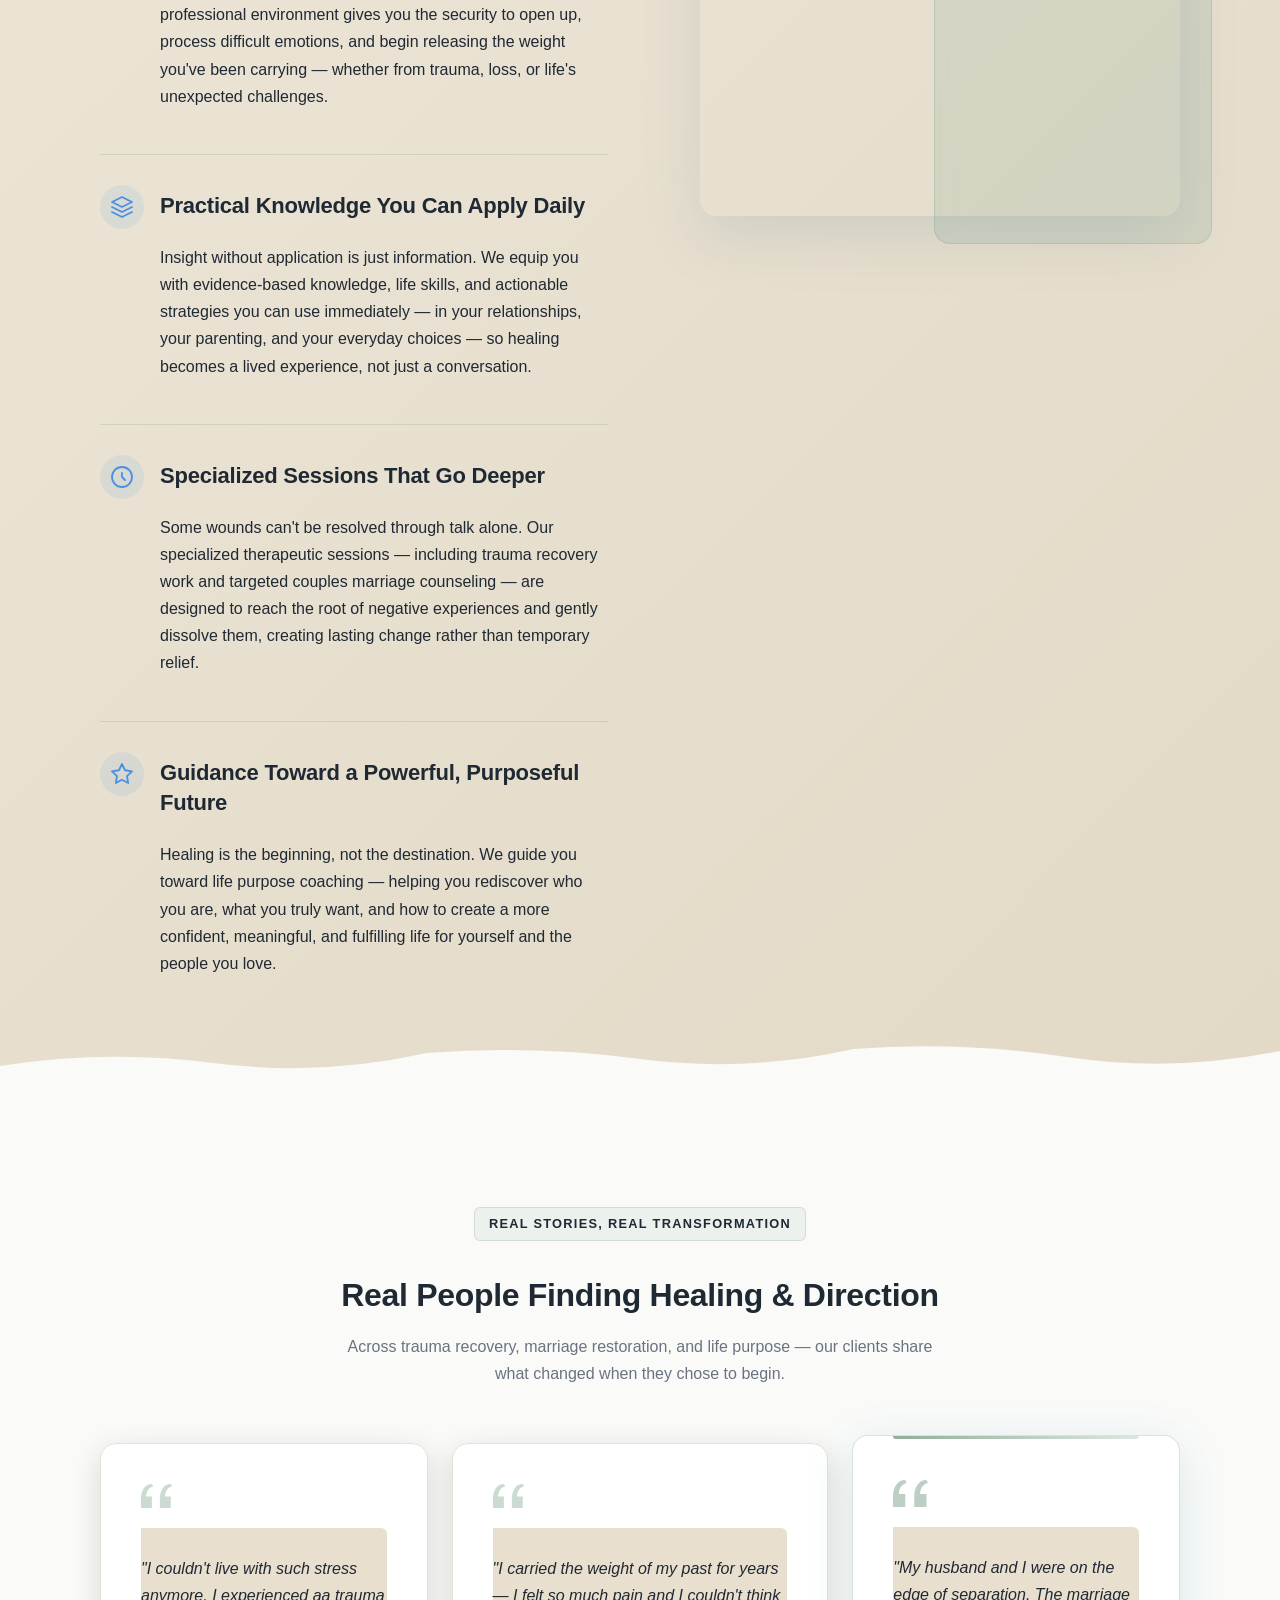
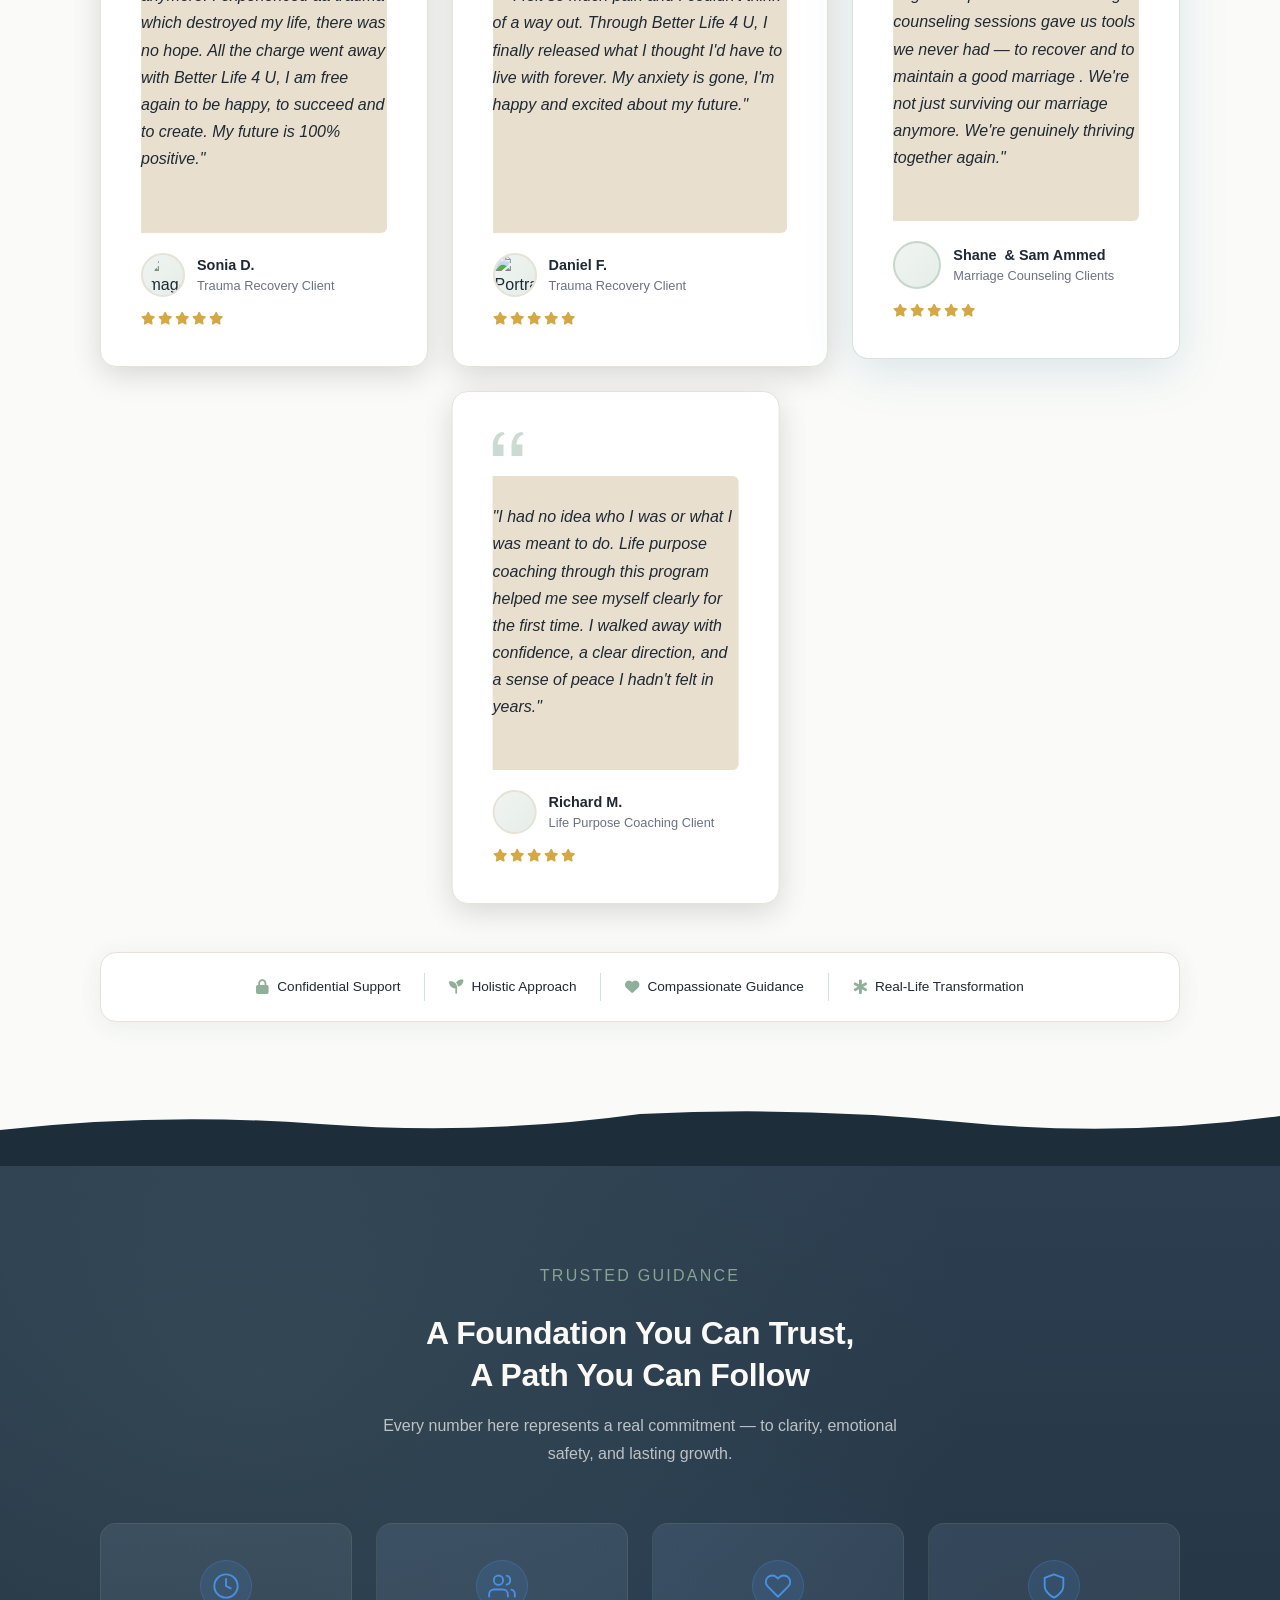
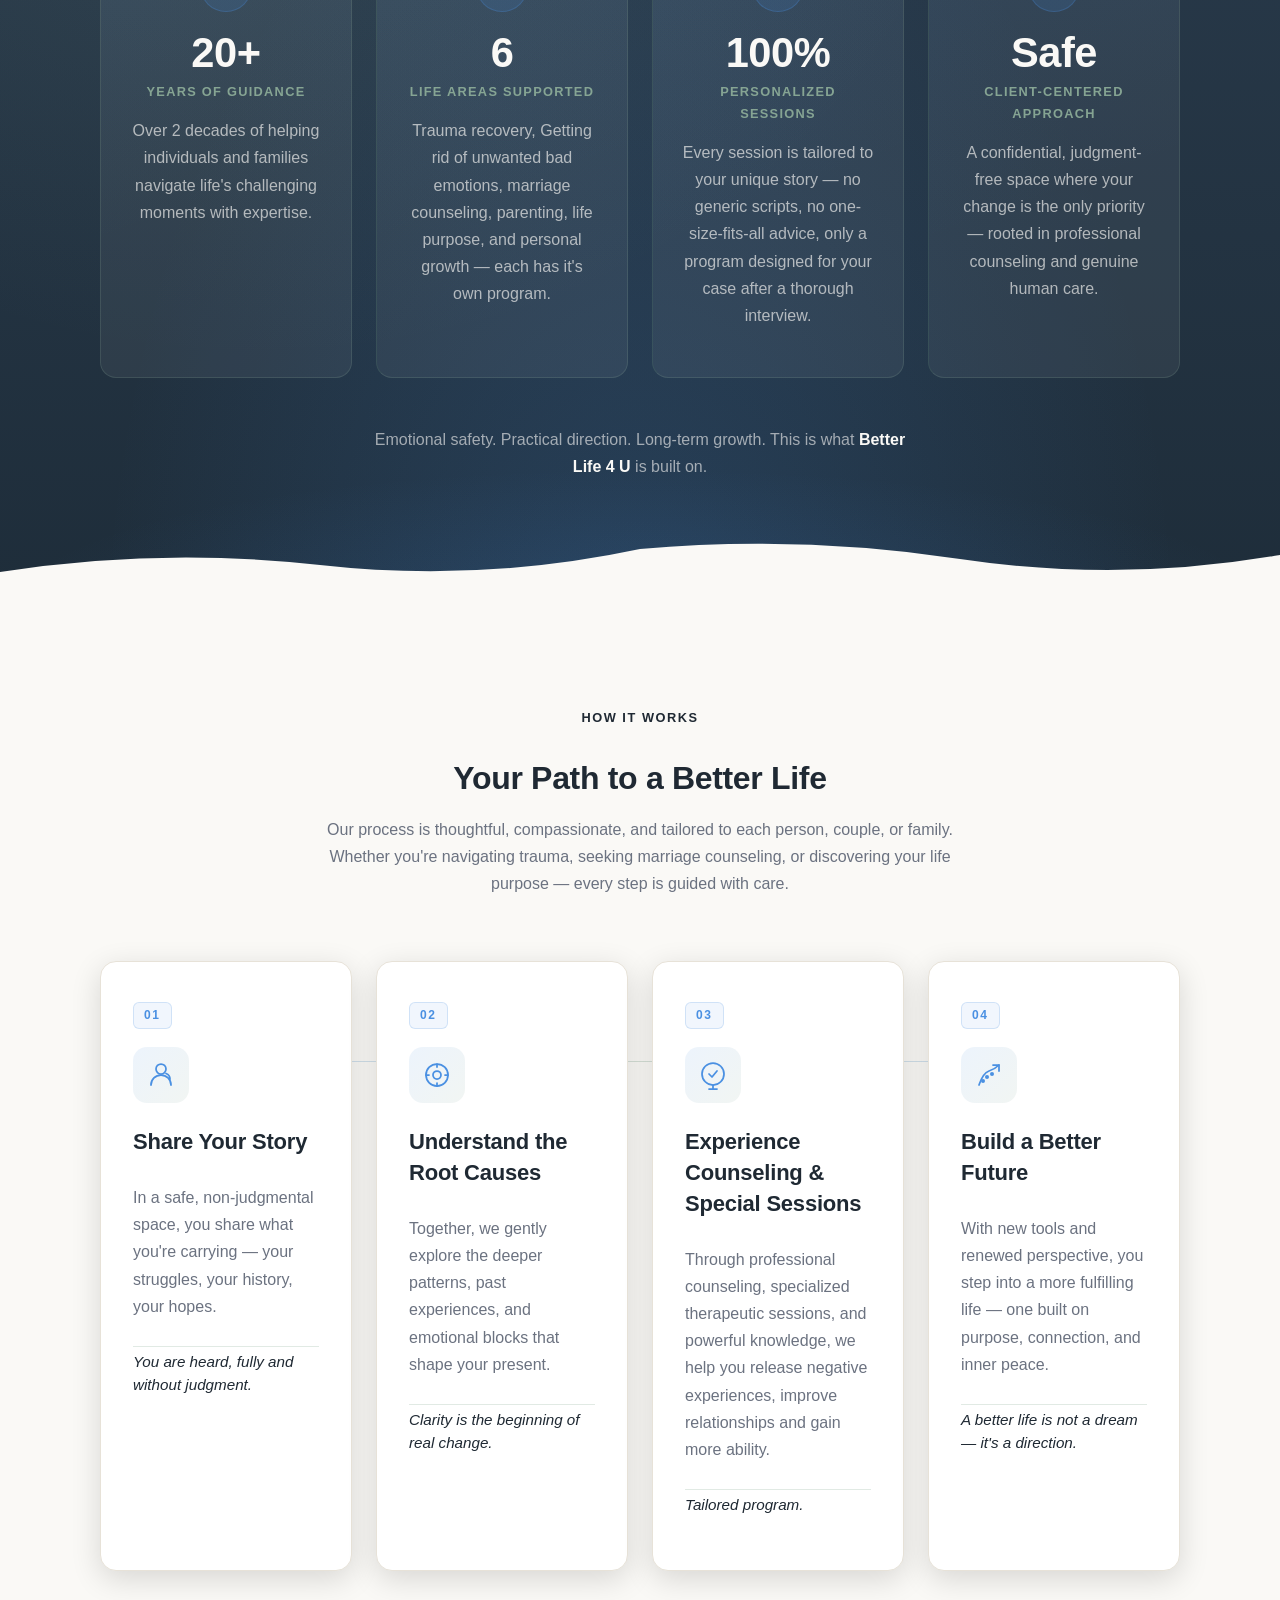
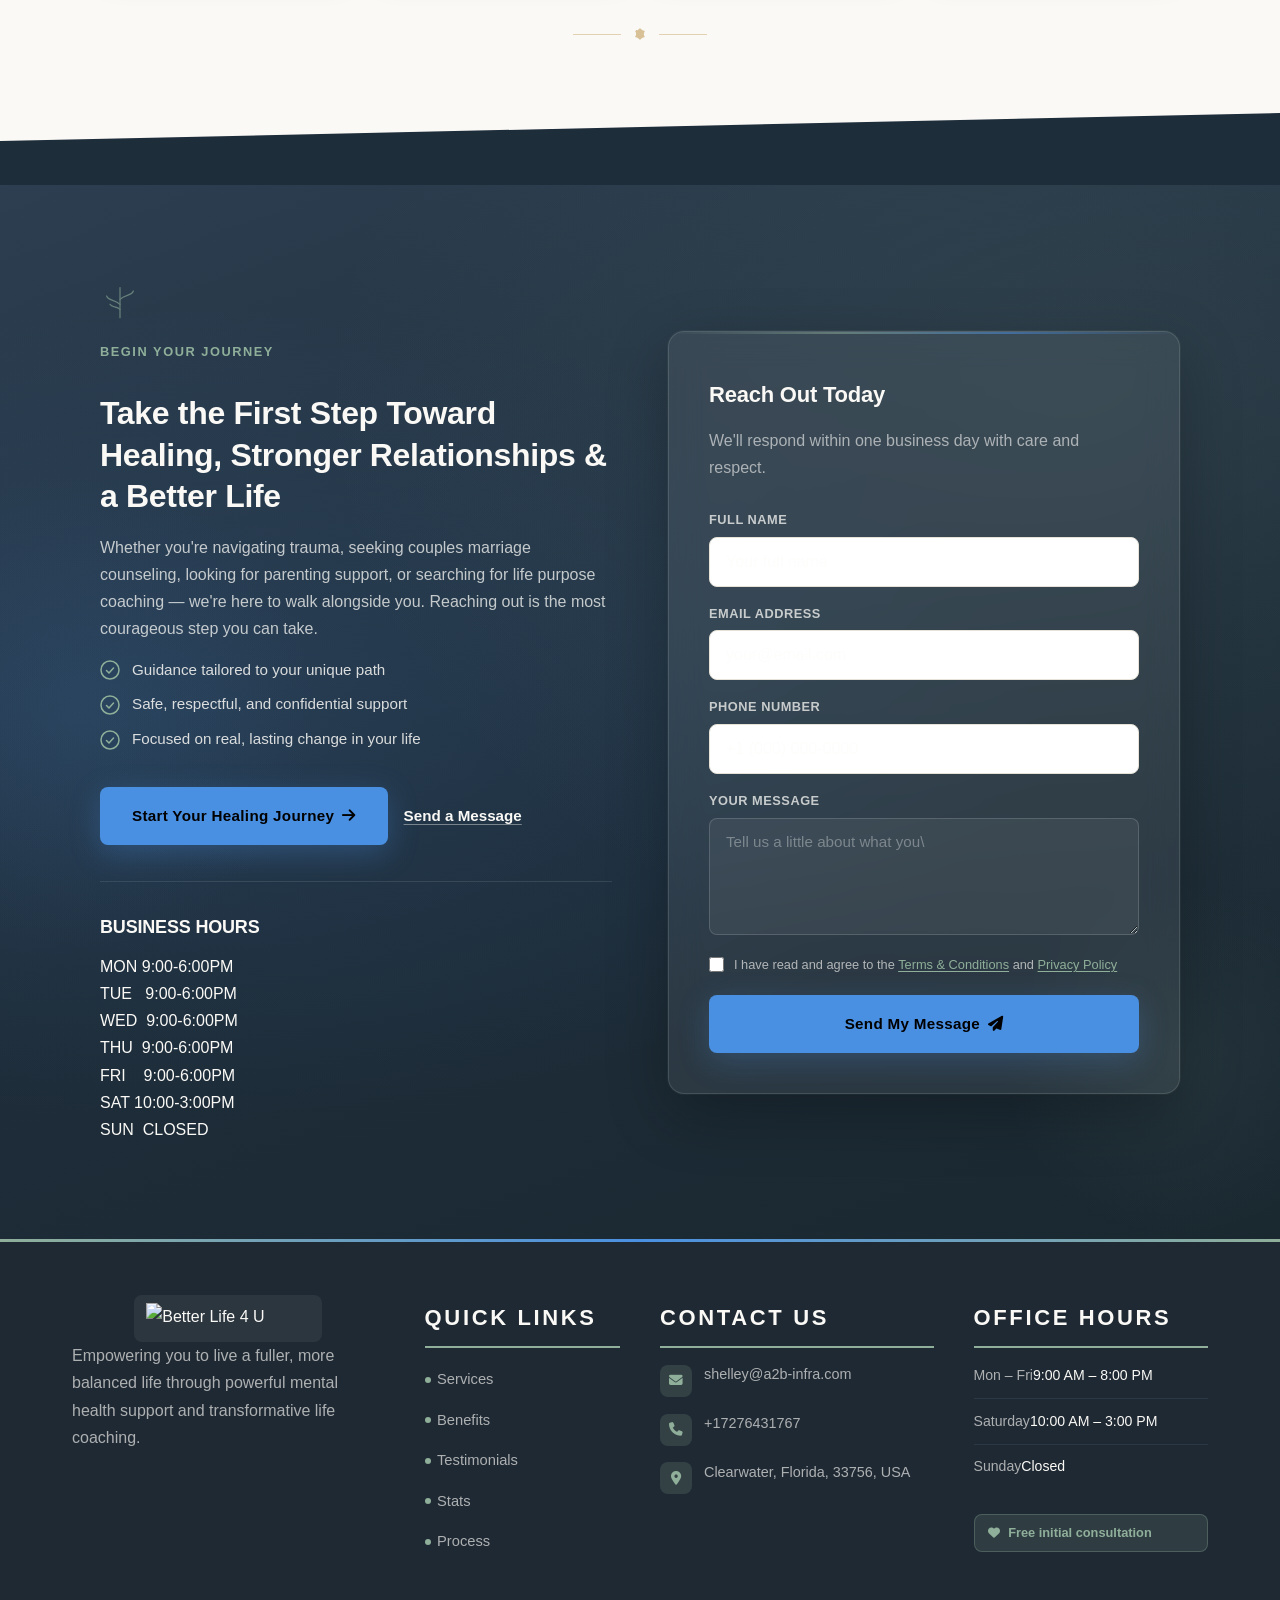
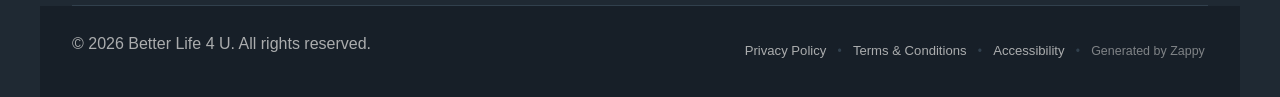
==== commit 62417c5c: "Background sync: Progressive GitHub Sync" ====
--- a/index.html
+++ b/index.html
@@ -223,14 +223,14 @@
     <meta name="twitter:card" content="summary_large_image">
     <meta name="twitter:title" content="Heal, Grow &amp; Transform Your Life — Better Life 4 U">
     <meta name="twitter:description" content="Start your journey to emotional freedom today. Better Life 4 U offers couples marriage counseling, trauma recovery, and life purpose coaching to help you build the life you deserve.">
-    <meta property="og:type" content="website">
-  <meta property="og:locale" content="en_US">
-  
-  
-  
-  
-  
-  <link rel="stylesheet" href="https://cdnjs.cloudflare.com/ajax/libs/font-awesome/6.4.0/css/all.min.css">
+    <meta property="og:type" content="website" />
+  <meta property="og:locale" content="en_US" />
+  
+  
+  
+  
+  
+  <link rel="stylesheet" href="https://cdnjs.cloudflare.com/ajax/libs/font-awesome/6.4.0/css/all.min.css" />
   <style>
     .skip-link { position: absolute; top: 0; left: 0; transform: translateY(-200%); padding: 12px 18px; background: var(--bg-dark, #1a1a1a); color: var(--text-light, #fff); font-weight: 600; border-radius: 0 0 8px 0; z-index: 10000; }
     .skip-link:focus { transform: none; outline: 2px solid var(--ring, #fff); outline-offset: 2px; }
@@ -240,15 +240,15 @@
 
   
     <!-- Favicons -->
-    <link rel="icon" type="image/x-icon" href="/assets/favicon.ico">
-    <link rel="icon" type="image/png" sizes="16x16" href="/assets/favicon-16x16.png">
-    <link rel="icon" type="image/png" sizes="32x32" href="/assets/favicon-32x32.png">
-    <link rel="icon" type="image/png" sizes="48x48" href="/assets/favicon-48x48.png">
-    <link rel="icon" type="image/png" sizes="192x192" href="/assets/favicon-192x192.png">
-    <link rel="icon" type="image/png" sizes="512x512" href="/assets/favicon-512x512.png">
-    <link rel="apple-touch-icon" href="/assets/apple-touch-icon.png">
+    <link rel="icon" type="image/x-icon" href="/assets/favicon.ico" />
+    <link rel="icon" type="image/png" sizes="16x16" href="/assets/favicon-16x16.png" />
+    <link rel="icon" type="image/png" sizes="32x32" href="/assets/favicon-32x32.png" />
+    <link rel="icon" type="image/png" sizes="48x48" href="/assets/favicon-48x48.png" />
+    <link rel="icon" type="image/png" sizes="192x192" href="/assets/favicon-192x192.png" />
+    <link rel="icon" type="image/png" sizes="512x512" href="/assets/favicon-512x512.png" />
+    <link rel="apple-touch-icon" href="/assets/apple-touch-icon.png" />
     <!-- Cookie Consent -->
-    <link rel="stylesheet" href="https://cdn.jsdelivr.net/npm/vanilla-cookieconsent@3/dist/cookieconsent.css">
+    <link rel="stylesheet" href="https://cdn.jsdelivr.net/npm/vanilla-cookieconsent@3/dist/cookieconsent.css" />
     <script src="https://cdn.jsdelivr.net/npm/vanilla-cookieconsent@3/dist/cookieconsent.umd.js"></script>
     <!-- Mickidum Accessibility Toolbar -->
     <script src="https://cdn.jsdelivr.net/gh/mickidum/acc_toolbar/acctoolbar/acctoolbar.min.js"></script>
@@ -346,22 +346,22 @@
   <nav class="navbar">
   <button class="mobile-toggle" id="mobileToggle" aria-label="Menu">
     <svg class="hamburger-icon" width="24" height="24" viewBox="0 0 24 24" fill="none">
-      <path d="M3 12h18M3 6h18M3 18h18" stroke="currentColor" stroke-width="2" stroke-linecap="round"></path>
+      <path d="M3 12h18M3 6h18M3 18h18" stroke="currentColor" stroke-width="2" stroke-linecap="round"/>
     </svg>
     <svg class="close-icon" width="24" height="24" viewBox="0 0 24 24" fill="none" style="display: none;">
-      <path d="M18 6L6 18M6 6l12 12" stroke="currentColor" stroke-width="2" stroke-linecap="round"></path>
+      <path d="M18 6L6 18M6 6l12 12" stroke="currentColor" stroke-width="2" stroke-linecap="round"/>
     </svg>
   </button>
 
   <button class="phone-header-btn" data-phone="+17276431767" aria-label="Call">
     <svg width="20" height="20" viewBox="0 0 24 24" fill="currentColor">
-      <path d="M22 16.92v3a2 2 0 0 1-2.18 2 19.79 19.79 0 0 1-8.63-3.07 19.5 19.5 0 0 1-6-6 19.79 19.79 0 0 1-3.07-8.67A2 2 0 0 1 4.11 2h3a2 2 0 0 1 2 1.72 12.84 12.84 0 0 0 .7 2.81 2 2 0 0 1-.45 2.11L8.09 9.91a16 16 0 0 0 6 6l1.27-1.27a2 2 0 0 1 2.11-.45 12.84 12.84 0 0 0 2.81.7A2 2 0 0 1 22 16.92z"></path>
+      <path d="M22 16.92v3a2 2 0 0 1-2.18 2 19.79 19.79 0 0 1-8.63-3.07 19.5 19.5 0 0 1-6-6 19.79 19.79 0 0 1-3.07-8.67A2 2 0 0 1 4.11 2h3a2 2 0 0 1 2 1.72 12.84 12.84 0 0 0 .7 2.81 2 2 0 0 1-.45 2.11L8.09 9.91a16 16 0 0 0 6 6l1.27-1.27a2 2 0 0 1 2.11-.45 12.84 12.84 0 0 0 2.81.7A2 2 0 0 1 22 16.92z"/>
     </svg>
   </button>
 
   <div class="nav-container">
     <div class="nav-brand">
-      <a href="/" class="logo-link"><img class="logo" src="/assets/site-home-image-1.webp" alt="Better Life 4 U"></a>
+      <a href="/" class="logo-link"><img class="logo" src="/assets/site-home-image-1.webp" alt="Better Life 4 U" /></a>
     </div>
 
     <ul class="nav-menu" id="navMenu"><li><a href="#services">Services</a></li><li><a href="#benefits">Benefits</a></li><li><a href="#testimonials">Testimonials</a></li><li><a href="#stats">Stats</a></li><li><a href="#process">Process</a></li></ul>
@@ -810,23 +810,23 @@
 </script>
   
   <main id="main">
-    <section data-band-index="0" id="hero" class="home-hero-section" data-layout-spec="Home-hero" data-hero-type="fullscreen-scrim" style="--zappy-bg-overlay: rgba(20, 32, 44, 0.45); --zappy-bg-image: url(&quot;assets/business-general-hero-upload-1779142486305.webp&quot;); background-image: linear-gradient(rgba(20, 32, 44, 0.45), rgba(20, 32, 44, 0.45)), url(&quot;assets/business-general-hero-upload-1779142486305.webp&quot;); background-size: cover; background-position: center center; background-repeat: no-repeat; position: relative; overflow: hidden;" data-zappy-bg-type="image" data-zappy-bg-color="" data-zappy-bg-image="assets/business-general-hero-upload-1779142486305.webp" data-zappy-bg-overlay-color="#14202c" data-zappy-bg-overlay-opacity="45" data-zappy-bg-video-type="" data-zappy-bg-video-url="">
+    <section data-band-index="0" id="hero" class="home-hero-section" data-layout-spec="Home-hero" data-hero-type="fullscreen-scrim" style="--zappy-bg-overlay: rgba(20, 32, 44, 0.45); --zappy-bg-image: url(&quot;assets/business-general-hero-upload-1779142486305.webp&quot;); background-image: linear-gradient(rgba(20, 32, 44, 0.45), rgba(20, 32, 44, 0.45)), url(&quot;assets/business-general-hero-upload-1779142486305.webp&quot;); background-size: cover; background-position: center center; background-repeat: no-repeat; position: relative; overflow: hidden;" data-zappy-bg-type="image" data-zappy-bg-color data-zappy-bg-image="assets/business-general-hero-upload-1779142486305.webp" data-zappy-bg-overlay-color="#14202c" data-zappy-bg-overlay-opacity="45" data-zappy-bg-video-type data-zappy-bg-video-url>
 
   <!-- Background Image -->
   <div class="home-hero-bg" style="display: none;" data-zappy-original-bg="hidden">
-    <img loading="eager" fetchpriority="high" data-hero-bg="true" data-placeholder="home-hero-image-1" data-context="A bright, warmly lit natural interior or outdoor sunrise scene showing a calm, hopeful individual or couple seated near a window or in a serene garden, soft golden morning light filtering through, peaceful and reflective mood, professional lifestyle photography for a mental health and life coaching brand, warm tones, soft focus background, inviting and emotionally safe atmosphere" width="1440" height="900" src="/assets/site-home-hero-image-1.webp" alt="A calm, hopeful person in a serene sunrise setting representing healing and new beginnings" data-hero-background="true" data-element-type="image" data-element-id="img-1779141796908-e1r8sieie">
+    <img loading="eager" fetchpriority="high" data-hero-bg="true" data-placeholder="home-hero-image-1" data-context="A bright, warmly lit natural interior or outdoor sunrise scene showing a calm, hopeful individual or couple seated near a window or in a serene garden, soft golden morning light filtering through, peaceful and reflective mood, professional lifestyle photography for a mental health and life coaching brand, warm tones, soft focus background, inviting and emotionally safe atmosphere" width="1440" height="900" src="/assets/site-home-hero-image-1.webp" alt="A calm, hopeful person in a serene sunrise setting representing healing and new beginnings" data-hero-background="true" data-element-type="image" data-element-id="img-1779141796908-e1r8sieie" />
   </div>
 
   <!-- Gradient Scrim Overlay -->
-  <div class="home-hero-scrim" aria-hidden="true" data-zappy-gradient-scrim="true" data-zappy-scrim-orig-opacity="" style="opacity: 1; display: none;" data-zappy-original-bg="hidden"></div>
+  <div class="home-hero-scrim" aria-hidden="true" data-zappy-gradient-scrim="true" data-zappy-scrim-orig-opacity style="opacity: 1; display: none;" data-zappy-original-bg="hidden"></div>
 
   <!-- Botanical Decorative Motif -->
   <svg class="home-hero-botanical" data-no-icon-edit="true" aria-hidden="true" viewBox="0 0 80 80" fill="none" xmlns="http://www.w3.org/2000/svg" width="64" height="64">
-    <path d="M40 70 C40 70 20 55 18 35 C16 15 35 10 40 25" stroke="#5A8A6A" stroke-width="1.5" stroke-linecap="round" fill="none"></path>
-    <path d="M40 70 C40 70 60 55 62 35 C64 15 45 10 40 25" stroke="#5A8A6A" stroke-width="1.5" stroke-linecap="round" fill="none"></path>
-    <path d="M40 25 L40 70" stroke="#5A8A6A" stroke-width="1.2" stroke-linecap="round" fill="none"></path>
-    <path d="M40 45 C30 40 22 42 18 38" stroke="#5A8A6A" stroke-width="1" stroke-linecap="round" fill="none"></path>
-    <path d="M40 45 C50 40 58 42 62 38" stroke="#5A8A6A" stroke-width="1" stroke-linecap="round" fill="none"></path>
+    <path d="M40 70 C40 70 20 55 18 35 C16 15 35 10 40 25" stroke="#5A8A6A" stroke-width="1.5" stroke-linecap="round" fill="none"/>
+    <path d="M40 70 C40 70 60 55 62 35 C64 15 45 10 40 25" stroke="#5A8A6A" stroke-width="1.5" stroke-linecap="round" fill="none"/>
+    <path d="M40 25 L40 70" stroke="#5A8A6A" stroke-width="1.2" stroke-linecap="round" fill="none"/>
+    <path d="M40 45 C30 40 22 42 18 38" stroke="#5A8A6A" stroke-width="1" stroke-linecap="round" fill="none"/>
+    <path d="M40 45 C50 40 58 42 62 38" stroke="#5A8A6A" stroke-width="1" stroke-linecap="round" fill="none"/>
   </svg>
 
   <!-- Content Container -->
@@ -836,7 +836,7 @@
     <div class="home-hero-card">
 
       <!-- Eyebrow Label -->
-      <p style="max-width: 65ch; margin-left: auto; margin-right: auto;" data-zappy-text-width="readable"><span class="home-hero-eyebrow" style=""><span style="color: #000000 !important">Better Life 4 U</span></span></p><!-- H1 Headline --><h1 class="home-hero-headline" style="max-width: 45ch; margin-left: auto; margin-right: auto; outline: none;" data-zappy-text-width="narrow">Heal From Trauma, Strengthen Your Relationships &amp; Discover Your Purpose</h1>
+      <p style="max-width: 65ch; margin-left: auto; margin-right: auto;" data-zappy-text-width="readable"><span class="home-hero-eyebrow" style><span style="color: #000000 !important">Better Life 4 U</span></span></p><!-- H1 Headline --><h1 class="home-hero-headline" style="max-width: 45ch; margin-left: auto; margin-right: auto; outline: none;" data-zappy-text-width="narrow">Heal From Trauma, Strengthen Your Relationships &amp; Discover Your Purpose</h1>
 
       <!-- Supporting Subtitle -->
       <h3 class="home-hero-subtitle">Better Life 4 U combines professional counseling, transformative knowledge, and specialized sessions to help you release negative experiences and build the fulfilling life you deserve.</h3>
@@ -845,35 +845,35 @@
       <div class="home-hero-ctas">
         <a href="/contact" class="home-hero-btn-primary" style="color: rgb(0, 0, 0) !important;" data-element-type="button" data-element-id="btn-1779141796901-l02q3a06y" data-native-element="true">
           <span style="color: rgb(0, 0, 0) !important;">Begin Your Better Life</span>
-          <svg data-element-type="icon" data-icon-type="svg" width="18" height="18" viewBox="0 0 24 24" fill="none" stroke="currentColor" stroke-width="2" stroke-linecap="round" stroke-linejoin="round" aria-hidden="true"><path d="M5 12h14M12 5l7 7-7 7"></path></svg>
+          <svg data-element-type="icon" data-icon-type="svg" width="18" height="18" viewBox="0 0 24 24" fill="none" stroke="currentColor" stroke-width="2" stroke-linecap="round" stroke-linejoin="round" aria-hidden="true"><path d="M5 12h14M12 5l7 7-7 7"/></svg>
         </a>
         <a href="/contact" class="home-hero-btn-secondary" data-element-type="button" data-element-id="btn-1779141796901-fszkoaqrk" data-native-element="true">
-          <svg data-element-type="icon" data-icon-type="svg" width="18" height="18" viewBox="0 0 24 24" fill="none" stroke="currentColor" stroke-width="2" stroke-linecap="round" stroke-linejoin="round" aria-hidden="true"><path d="M21 15a2 2 0 0 1-2 2H7l-4 4V5a2 2 0 0 1 2-2h14a2 2 0 0 1 2 2z"></path></svg>
+          <svg data-element-type="icon" data-icon-type="svg" width="18" height="18" viewBox="0 0 24 24" fill="none" stroke="currentColor" stroke-width="2" stroke-linecap="round" stroke-linejoin="round" aria-hidden="true"><path d="M21 15a2 2 0 0 1-2 2H7l-4 4V5a2 2 0 0 1 2-2h14a2 2 0 0 1 2 2z"/></svg>
           <span>Talk With Us</span>
         </a>
       </div>
 
       <!-- Trust Reassurance Line -->
-      <div class="home-hero-trust" style="">
+      <div class="home-hero-trust" style>
         <span class="home-hero-trust-item">
-          <svg data-element-type="icon" data-icon-type="svg" width="14" height="14" viewBox="0 0 24 24" fill="none" stroke="currentColor" stroke-width="2.5" stroke-linecap="round" stroke-linejoin="round" aria-hidden="true" style="cursor: pointer;"><path d="M22 11.08V12a10 10 0 1 1-5.93-9.14"></path><polyline points="22 4 12 14.01 9 11.01"></polyline></svg>
+          <svg data-element-type="icon" data-icon-type="svg" width="14" height="14" viewBox="0 0 24 24" fill="none" stroke="currentColor" stroke-width="2.5" stroke-linecap="round" stroke-linejoin="round" aria-hidden="true" style="cursor: pointer;"><path d="M22 11.08V12a10 10 0 1 1-5.93-9.14"/><polyline points="22 4 12 14.01 9 11.01"/></svg>
           Trauma Recovery
         </span>
         <span class="home-hero-trust-sep" aria-hidden="true">•</span>
-        <span class="home-hero-trust-item">Self empowerment<br></span>
+        <span class="home-hero-trust-item">Self empowerment<br /></span>
         <span class="home-hero-trust-sep" aria-hidden="true">•</span>
         <span class="home-hero-trust-item">
-          <svg data-element-type="icon" data-icon-type="svg" width="14" height="14" viewBox="0 0 24 24" fill="none" stroke="currentColor" stroke-width="2.5" stroke-linecap="round" stroke-linejoin="round" aria-hidden="true" style="cursor: pointer;"><path d="M22 11.08V12a10 10 0 1 1-5.93-9.14"></path><polyline points="22 4 12 14.01 9 11.01"></polyline></svg>
+          <svg data-element-type="icon" data-icon-type="svg" width="14" height="14" viewBox="0 0 24 24" fill="none" stroke="currentColor" stroke-width="2.5" stroke-linecap="round" stroke-linejoin="round" aria-hidden="true" style="cursor: pointer;"><path d="M22 11.08V12a10 10 0 1 1-5.93-9.14"/><polyline points="22 4 12 14.01 9 11.01"/></svg>
           Couples &amp; Marriage Counseling
         </span>
         <span class="home-hero-trust-sep" aria-hidden="true">•</span>
         <span class="home-hero-trust-item">
-          <svg data-element-type="icon" data-icon-type="svg" width="14" height="14" viewBox="0 0 24 24" fill="none" stroke="currentColor" stroke-width="2.5" stroke-linecap="round" stroke-linejoin="round" aria-hidden="true" style="cursor: pointer;"><path d="M22 11.08V12a10 10 0 1 1-5.93-9.14"></path><polyline points="22 4 12 14.01 9 11.01"></polyline></svg>
+          <svg data-element-type="icon" data-icon-type="svg" width="14" height="14" viewBox="0 0 24 24" fill="none" stroke="currentColor" stroke-width="2.5" stroke-linecap="round" stroke-linejoin="round" aria-hidden="true" style="cursor: pointer;"><path d="M22 11.08V12a10 10 0 1 1-5.93-9.14"/><polyline points="22 4 12 14.01 9 11.01"/></svg>
           Parenting Guidance
         </span>
         <span class="home-hero-trust-sep" aria-hidden="true">•</span>
         <span class="home-hero-trust-item">
-          <svg data-element-type="icon" data-icon-type="svg" width="14" height="14" viewBox="0 0 24 24" fill="none" stroke="currentColor" stroke-width="2.5" stroke-linecap="round" stroke-linejoin="round" aria-hidden="true" style="cursor: pointer;"><path d="M22 11.08V12a10 10 0 1 1-5.93-9.14"></path><polyline points="22 4 12 14.01 9 11.01"></polyline></svg>
+          <svg data-element-type="icon" data-icon-type="svg" width="14" height="14" viewBox="0 0 24 24" fill="none" stroke="currentColor" stroke-width="2.5" stroke-linecap="round" stroke-linejoin="round" aria-hidden="true" style="cursor: pointer;"><path d="M22 11.08V12a10 10 0 1 1-5.93-9.14"/><polyline points="22 4 12 14.01 9 11.01"/></svg>
           Life Purpose Discovery
         </span>
       </div>
@@ -885,8 +885,8 @@
   <!-- Bottom Divider: Soft Curved Wave transitioning to light section -->
   <div class="home-hero-divider-wrapper" aria-hidden="true">
     <svg data-no-icon-edit="true" aria-hidden="true" viewBox="0 0 1440 90" preserveAspectRatio="none" xmlns="http://www.w3.org/2000/svg">
-      <path d="M0,90 L0,48 Q120,28 240,42 T480,32 Q600,22 720,38 T960,30 Q1080,20 1200,36 T1440,28 L1440,90 Z" fill="#FAF9F6"></path>
-      <path d="M0,90 L0,58 Q180,38 360,52 T720,44 Q900,34 1080,50 T1440,42 L1440,90 Z" fill="#FAF9F6"></path>
+      <path d="M0,90 L0,48 Q120,28 240,42 T480,32 Q600,22 720,38 T960,30 Q1080,20 1200,36 T1440,28 L1440,90 Z" fill="#FAF9F6"/>
+      <path d="M0,90 L0,58 Q180,38 360,52 T720,44 Q900,34 1080,50 T1440,42 L1440,90 Z" fill="#FAF9F6"/>
     </svg>
   </div>
 
@@ -908,16 +908,16 @@
       <article class="home-services-card">
         <div class="home-services-card-icon" aria-hidden="true">
           <svg data-element-type="icon" data-icon-type="svg" xmlns="http://www.w3.org/2000/svg" width="36" height="36" viewBox="0 0 36 36" fill="none" stroke="currentColor" stroke-width="1.8" stroke-linecap="round" stroke-linejoin="round">
-            <circle cx="18" cy="18" r="14"></circle>
-            <path d="M18 10 v8 l5 3"></path>
-            <path d="M12 22 Q18 28 24 22"></path>
+            <circle cx="18" cy="18" r="14"/>
+            <path d="M18 10 v8 l5 3"/>
+            <path d="M12 22 Q18 28 24 22"/>
           </svg>
         </div>
         <div class="home-services-card-body">
           <h3 class="home-services-card-title">Trauma Recovery</h3>
           <p class="home-services-card-desc">We guide you through a structured process of understanding and releasing past traumas. Using proven counseling techniques and specialized sessions, you'll work through deep wounds at your own pace — safely and compassionately.</p>
           <span class="home-services-card-outcome">
-            <svg data-element-type="icon" data-icon-type="svg" xmlns="http://www.w3.org/2000/svg" width="14" height="14" viewBox="0 0 14 14" fill="none" stroke="currentColor" stroke-width="2" stroke-linecap="round" stroke-linejoin="round" aria-hidden="true"><polyline points="2,7 6,11 12,3"></polyline></svg>
+            <svg data-element-type="icon" data-icon-type="svg" xmlns="http://www.w3.org/2000/svg" width="14" height="14" viewBox="0 0 14 14" fill="none" stroke="currentColor" stroke-width="2" stroke-linecap="round" stroke-linejoin="round" aria-hidden="true"><polyline points="2,7 6,11 12,3"/></svg>
             Reclaim peace and move forward with renewed confidence
           </span>
         </div>
@@ -927,14 +927,14 @@
       <article class="home-services-card">
         <div class="home-services-card-icon" aria-hidden="true">
           <svg data-element-type="icon" data-icon-type="svg" xmlns="http://www.w3.org/2000/svg" width="36" height="36" viewBox="0 0 36 36" fill="none" stroke="currentColor" stroke-width="1.8" stroke-linecap="round" stroke-linejoin="round">
-            <path d="M18 30 C18 30 6 22 6 14 a6 6 0 0 1 12-1.5 A6 6 0 0 1 30 14 C30 22 18 30 18 30z"></path>
+            <path d="M18 30 C18 30 6 22 6 14 a6 6 0 0 1 12-1.5 A6 6 0 0 1 30 14 C30 22 18 30 18 30z"/>
           </svg>
         </div>
         <div class="home-services-card-body">
           <h3 class="home-services-card-title">Emotional Healing</h3>
           <p class="home-services-card-desc">Bad emotions don't have to define your daily life. Our program combines educational knowledge with hands-on therapeutic sessions to help you understand, process, and transform negative emotional patterns into lasting inner strength.</p>
           <span class="home-services-card-outcome">
-            <svg data-element-type="icon" data-icon-type="svg" xmlns="http://www.w3.org/2000/svg" width="14" height="14" viewBox="0 0 14 14" fill="none" stroke="currentColor" stroke-width="2" stroke-linecap="round" stroke-linejoin="round" aria-hidden="true"><polyline points="2,7 6,11 12,3"></polyline></svg>
+            <svg data-element-type="icon" data-icon-type="svg" xmlns="http://www.w3.org/2000/svg" width="14" height="14" viewBox="0 0 14 14" fill="none" stroke="currentColor" stroke-width="2" stroke-linecap="round" stroke-linejoin="round" aria-hidden="true"><polyline points="2,7 6,11 12,3"/></svg>
             Develop emotional resilience and authentic well-being
           </span>
         </div>
@@ -944,17 +944,17 @@
       <article class="home-services-card">
         <div class="home-services-card-icon" aria-hidden="true">
           <svg data-element-type="icon" data-icon-type="svg" xmlns="http://www.w3.org/2000/svg" width="36" height="36" viewBox="0 0 36 36" fill="none" stroke="currentColor" stroke-width="1.8" stroke-linecap="round" stroke-linejoin="round">
-            <circle cx="13" cy="13" r="5"></circle>
-            <circle cx="23" cy="13" r="5"></circle>
-            <path d="M6 28 a7 7 0 0 1 14 0"></path>
-            <path d="M16 28 a7 7 0 0 1 14 0"></path>
+            <circle cx="13" cy="13" r="5"/>
+            <circle cx="23" cy="13" r="5"/>
+            <path d="M6 28 a7 7 0 0 1 14 0"/>
+            <path d="M16 28 a7 7 0 0 1 14 0"/>
           </svg>
         </div>
         <div class="home-services-card-body">
           <h3 class="home-services-card-title">Couples Marriage Counseling</h3>
           <p class="home-services-card-desc">Relationships thrive with the right support. Our couples marriage counseling sessions create a safe space for honest communication, rebuilding trust, and rediscovering connection — helping partners grow together rather than apart.</p>
           <span class="home-services-card-outcome">
-            <svg data-element-type="icon" data-icon-type="svg" xmlns="http://www.w3.org/2000/svg" width="14" height="14" viewBox="0 0 14 14" fill="none" stroke="currentColor" stroke-width="2" stroke-linecap="round" stroke-linejoin="round" aria-hidden="true"><polyline points="2,7 6,11 12,3"></polyline></svg>
+            <svg data-element-type="icon" data-icon-type="svg" xmlns="http://www.w3.org/2000/svg" width="14" height="14" viewBox="0 0 14 14" fill="none" stroke="currentColor" stroke-width="2" stroke-linecap="round" stroke-linejoin="round" aria-hidden="true"><polyline points="2,7 6,11 12,3"/></svg>
             Rebuild trust and deepen your partnership
           </span>
         </div>
@@ -964,19 +964,19 @@
       <article class="home-services-card">
         <div class="home-services-card-icon" aria-hidden="true">
           <svg data-element-type="icon" data-icon-type="svg" xmlns="http://www.w3.org/2000/svg" width="36" height="36" viewBox="0 0 36 36" fill="none" stroke="currentColor" stroke-width="1.8" stroke-linecap="round" stroke-linejoin="round">
-            <circle cx="18" cy="10" r="5"></circle>
-            <path d="M10 28 a8 8 0 0 1 16 0"></path>
-            <circle cx="10" cy="20" r="3.5"></circle>
-            <circle cx="26" cy="20" r="3.5"></circle>
-            <path d="M6 30 a4 4 0 0 1 8 0"></path>
-            <path d="M22 30 a4 4 0 0 1 8 0"></path>
+            <circle cx="18" cy="10" r="5"/>
+            <path d="M10 28 a8 8 0 0 1 16 0"/>
+            <circle cx="10" cy="20" r="3.5"/>
+            <circle cx="26" cy="20" r="3.5"/>
+            <path d="M6 30 a4 4 0 0 1 8 0"/>
+            <path d="M22 30 a4 4 0 0 1 8 0"/>
           </svg>
         </div>
         <div class="home-services-card-body">
           <h3 class="home-services-card-title">Parenting Guidance</h3>
           <p class="home-services-card-desc">Raising children is one of life's greatest challenges. Our family counseling sessions equip parents with practical tools, deeper understanding, and emotional strategies to nurture healthy, secure, and thriving children.</p>
           <span class="home-services-card-outcome">
-            <svg data-element-type="icon" data-icon-type="svg" xmlns="http://www.w3.org/2000/svg" width="14" height="14" viewBox="0 0 14 14" fill="none" stroke="currentColor" stroke-width="2" stroke-linecap="round" stroke-linejoin="round" aria-hidden="true"><polyline points="2,7 6,11 12,3"></polyline></svg>
+            <svg data-element-type="icon" data-icon-type="svg" xmlns="http://www.w3.org/2000/svg" width="14" height="14" viewBox="0 0 14 14" fill="none" stroke="currentColor" stroke-width="2" stroke-linecap="round" stroke-linejoin="round" aria-hidden="true"><polyline points="2,7 6,11 12,3"/></svg>
             Raise confident children with a grounded family bond
           </span>
         </div>
@@ -986,19 +986,19 @@
       <article class="home-services-card home-services-card--wide">
         <div class="home-services-card-icon" aria-hidden="true">
           <svg data-element-type="icon" data-icon-type="svg" xmlns="http://www.w3.org/2000/svg" width="36" height="36" viewBox="0 0 36 36" fill="none" stroke="currentColor" stroke-width="1.8" stroke-linecap="round" stroke-linejoin="round">
-            <circle cx="18" cy="18" r="14"></circle>
-            <circle cx="18" cy="18" r="4"></circle>
-            <line x1="18" y1="4" x2="18" y2="10"></line>
-            <line x1="18" y1="26" x2="18" y2="32"></line>
-            <line x1="4" y1="18" x2="10" y2="18"></line>
-            <line x1="26" y1="18" x2="32" y2="18"></line>
+            <circle cx="18" cy="18" r="14"/>
+            <circle cx="18" cy="18" r="4"/>
+            <line x1="18" y1="4" x2="18" y2="10"/>
+            <line x1="18" y1="26" x2="18" y2="32"/>
+            <line x1="4" y1="18" x2="10" y2="18"/>
+            <line x1="26" y1="18" x2="32" y2="18"/>
           </svg>
         </div>
         <div class="home-services-card-body">
           <h3 class="home-services-card-title">Life Purpose Discovery</h3>
           <p class="home-services-card-desc">Many people feel lost, unfulfilled, or uncertain about their direction. Our life purpose coaching combines personal exploration, guided counseling, and transformational sessions to help you uncover your authentic calling and start creating a better life — one that truly reflects who you are.</p>
           <span class="home-services-card-outcome">
-            <svg data-element-type="icon" data-icon-type="svg" xmlns="http://www.w3.org/2000/svg" width="14" height="14" viewBox="0 0 14 14" fill="none" stroke="currentColor" stroke-width="2" stroke-linecap="round" stroke-linejoin="round" aria-hidden="true"><polyline points="2,7 6,11 12,3"></polyline></svg>
+            <svg data-element-type="icon" data-icon-type="svg" xmlns="http://www.w3.org/2000/svg" width="14" height="14" viewBox="0 0 14 14" fill="none" stroke="currentColor" stroke-width="2" stroke-linecap="round" stroke-linejoin="round" aria-hidden="true"><polyline points="2,7 6,11 12,3"/></svg>
             Step into a life of meaning, direction, and lasting fulfillment
           </span>
         </div>
@@ -1017,7 +1017,7 @@
   <!-- Bottom Diagonal Divider -->
   <div class="home-services-divider-wrapper">
     <svg data-no-icon-edit="true" aria-hidden="true" viewBox="0 0 1440 80" preserveAspectRatio="none" xmlns="http://www.w3.org/2000/svg">
-      <path d="M0,80 L0,55 L1440,20 L1440,80 Z" fill="#E8DFCF"></path>
+      <path d="M0,80 L0,55 L1440,20 L1440,80 Z" fill="#E8DFCF"/>
     </svg>
   </div>
 </section>
@@ -1035,7 +1035,7 @@
         <article class="home-benefit-item">
           <div class="home-benefit-icon-wrap">
             <svg data-element-type="icon" data-icon-type="svg" xmlns="http://www.w3.org/2000/svg" width="24" height="24" viewBox="0 0 24 24" fill="none" stroke="currentColor" stroke-width="1.8" stroke-linecap="round" stroke-linejoin="round" aria-hidden="true">
-              <path d="M20.84 4.61a5.5 5.5 0 0 0-7.78 0L12 5.67l-1.06-1.06a5.5 5.5 0 0 0-7.78 7.78l1.06 1.06L12 21.23l7.78-7.78 1.06-1.06a5.5 5.5 0 0 0 0-7.78z"></path>
+              <path d="M20.84 4.61a5.5 5.5 0 0 0-7.78 0L12 5.67l-1.06-1.06a5.5 5.5 0 0 0-7.78 7.78l1.06 1.06L12 21.23l7.78-7.78 1.06-1.06a5.5 5.5 0 0 0 0-7.78z"/>
             </svg>
           </div>
           <div class="home-benefit-text">
@@ -1049,9 +1049,9 @@
         <article class="home-benefit-item">
           <div class="home-benefit-icon-wrap">
             <svg data-element-type="icon" data-icon-type="svg" xmlns="http://www.w3.org/2000/svg" width="24" height="24" viewBox="0 0 24 24" fill="none" stroke="currentColor" stroke-width="1.8" stroke-linecap="round" stroke-linejoin="round" aria-hidden="true">
-              <path d="M12 2L2 7l10 5 10-5-10-5z"></path>
-              <path d="M2 17l10 5 10-5"></path>
-              <path d="M2 12l10 5 10-5"></path>
+              <path d="M12 2L2 7l10 5 10-5-10-5z"/>
+              <path d="M2 17l10 5 10-5"/>
+              <path d="M2 12l10 5 10-5"/>
             </svg>
           </div>
           <div class="home-benefit-text">
@@ -1065,8 +1065,8 @@
         <article class="home-benefit-item">
           <div class="home-benefit-icon-wrap">
             <svg data-element-type="icon" data-icon-type="svg" xmlns="http://www.w3.org/2000/svg" width="24" height="24" viewBox="0 0 24 24" fill="none" stroke="currentColor" stroke-width="1.8" stroke-linecap="round" stroke-linejoin="round" aria-hidden="true">
-              <circle cx="12" cy="12" r="10"></circle>
-              <path d="M12 8v4l3 3"></path>
+              <circle cx="12" cy="12" r="10"/>
+              <path d="M12 8v4l3 3"/>
             </svg>
           </div>
           <div class="home-benefit-text">
@@ -1080,7 +1080,7 @@
         <article class="home-benefit-item">
           <div class="home-benefit-icon-wrap">
             <svg data-element-type="icon" data-icon-type="svg" xmlns="http://www.w3.org/2000/svg" width="24" height="24" viewBox="0 0 24 24" fill="none" stroke="currentColor" stroke-width="1.8" stroke-linecap="round" stroke-linejoin="round" aria-hidden="true">
-              <polygon points="12 2 15.09 8.26 22 9.27 17 14.14 18.18 21.02 12 17.77 5.82 21.02 7 14.14 2 9.27 8.91 8.26 12 2"></polygon>
+              <polygon points="12 2 15.09 8.26 22 9.27 17 14.14 18.18 21.02 12 17.77 5.82 21.02 7 14.14 2 9.27 8.91 8.26 12 2"/>
             </svg>
           </div>
           <div class="home-benefit-text">
@@ -1094,7 +1094,7 @@
     <!-- END: Image Column -->
     <div class="home-benefits-visual">
       <div class="home-benefits-image-wrap">
-        <img loading="lazy" decoding="async" data-placeholder="home-benefits-image-1" data-context="A warm, naturally lit photograph of a compassionate counselor or life coach sitting across from a client in a calm, softly furnished therapy room. The setting feels safe and intimate — perhaps a cozy armchair, soft natural light from a window, and a potted plant nearby. The atmosphere conveys trust, healing, and genuine human connection. No staged smiles — authentic, quiet, emotionally present." width="600" height="760" src="/assets/site-home-benefits-image-1.webp" alt="A warm counseling session reflecting emotional support and healing at Better Life 4 U">
+        <img loading="lazy" decoding="async" data-placeholder="home-benefits-image-1" data-context="A warm, naturally lit photograph of a compassionate counselor or life coach sitting across from a client in a calm, softly furnished therapy room. The setting feels safe and intimate — perhaps a cozy armchair, soft natural light from a window, and a potted plant nearby. The atmosphere conveys trust, healing, and genuine human connection. No staged smiles — authentic, quiet, emotionally present." width="600" height="760" src="/assets/site-home-benefits-image-1.webp" alt="A warm counseling session reflecting emotional support and healing at Better Life 4 U" />
         <!-- Translucent backplate peeking from END-bottom corner -->
         <div class="home-benefits-backplate" aria-hidden="true"></div>
       </div>
@@ -1104,7 +1104,7 @@
   <!-- Bottom Wave Divider: sand dips into white -->
   <div class="home-benefits-divider-wrapper">
     <svg data-no-icon-edit="true" aria-hidden="true" viewBox="0 0 1200 90" preserveAspectRatio="none" xmlns="http://www.w3.org/2000/svg">
-      <path d="M0,90 L0,45 Q100,28 200,42 T400,32 Q500,24 600,38 T800,28 Q900,20 1000,36 T1200,30 L1200,90 Z" fill="#FAFBF9"></path>
+      <path d="M0,90 L0,45 Q100,28 200,42 T400,32 Q500,24 600,38 T800,28 Q900,20 1000,36 T1200,30 L1200,90 Z" fill="#FAFBF9"/>
     </svg>
   </div>
 </section>
@@ -1126,32 +1126,26 @@
       <article class="home-testimonials-card home-testimonials-card--side" style="background-color: rgb(255, 255, 255) !important; padding: 40px !important; box-sizing: border-box; grid-area: auto !important; overflow: hidden !important;" data-grid-item-index="0">
         <div class="home-testimonials-quote-mark" aria-hidden="true">
           <svg data-no-icon-edit="true" aria-hidden="true" width="32" height="24" viewBox="0 0 32 24" fill="none" xmlns="http://www.w3.org/2000/svg">
-            <path d="M0 24V14.4C0 10.56 0.906667 7.25333 2.72 4.48C4.53333 1.70667 7.25333 0 10.88 0L12.16 2.56C9.81333 3.09333 8.05333 4.32 6.88 6.24C5.70667 8.16 5.12 10.24 5.12 12.48H10.88V24H0ZM18.88 24V14.4C18.88 10.56 19.7867 7.25333 21.6 4.48C23.4133 1.70667 26.1333 0 29.76 0L31.04 2.56C28.6933 3.09333 26.9333 4.32 25.76 6.24C24.5867 8.16 24 10.24 24 12.48H29.76V24H18.88Z" fill="currentColor"></path>
+            <path d="M0 24V14.4C0 10.56 0.906667 7.25333 2.72 4.48C4.53333 1.70667 7.25333 0 10.88 0L12.16 2.56C9.81333 3.09333 8.05333 4.32 6.88 6.24C5.70667 8.16 5.12 10.24 5.12 12.48H10.88V24H0ZM18.88 24V14.4C18.88 10.56 19.7867 7.25333 21.6 4.48C23.4133 1.70667 26.1333 0 29.76 0L31.04 2.56C28.6933 3.09333 26.9333 4.32 25.76 6.24C24.5867 8.16 24 10.24 24 12.48H29.76V24H18.88Z" fill="currentColor"/>
           </svg>
         </div>
         <blockquote class="home-testimonials-quote">
-          <p style="cursor: text;">"I couldn't live with such stress anymore. I experienced aa trauma which destroyed my life, there was no hope. All the charge went away with Better Life 4 U, I am free again to be happy, to succeed and to create. My future is 100% positive."</p>
+          <p >"I couldn't live with such stress anymore. I experienced aa trauma which destroyed my life, there was no hope. All the charge went away with Better Life 4 U, I am free again to be happy, to succeed and to create. My future is 100% positive."</p>
         </blockquote>
         <footer class="home-testimonials-author">
           <div class="home-testimonials-avatar">
-            <div data-zappy-zoom-wrapper="true" data-element-id="new-grid-img-1779138919865-0-edxeu2hhs" data-element-type="image" data-zappy-zoom-wrapper-width="44px" data-zappy-zoom-wrapper-height="248px" data-zappy-zoom-wrapper-width-mode="px" data-zappy-zoom-wrapper-align="center" style="position: relative !important; overflow: hidden !important; width: 44px !important; height: 248px !important; border-radius: 50% !important; margin-left: auto !important; margin-right: auto !important;" data-zappy-zoom-clip="true" data-zappy-wrapper-margins-applied="true"><img decoding="async" data-placeholder="image-placeholder" data-context="Small natural portrait of a woman in her late 30s with a warm, gentle expression, soft neutral background, natural lighting, calm and hopeful mood" width="44" height="44" src="/assets/image-crop-1779140262137-4tgbds.webp?v=1779140262137" alt="Image placeholder" data-element-type="image" data-element-id="new-grid-img-1779138919865-0-edxeu2hhs" data-zappy-footer-image="true" style="width: 100% !important; height: 100% !important; object-fit: cover !important; object-position: 50% 50% !important; margin: 0px !important; position: absolute !important; left: 0% !important; top: 0% !important; max-width: none !important; max-height: none !important; display: block !important;" id="new-grid-img-1779138919865-0-edxeu2hhs" data-ai-slot="grid-item-image" data-zappy-original-width="248" data-zappy-original-height="248" data-zappy-object-position="50% 50%" data-zappy-zoom="1"></div>
-          </div>
-          <div class="home-testimonials-author-info" style="cursor: text;">
+            <div data-zappy-zoom-wrapper="true" data-element-id="new-grid-img-1779138919865-0-edxeu2hhs" data-element-type="image" data-zappy-zoom-wrapper-width="44px" data-zappy-zoom-wrapper-height="248px" data-zappy-zoom-wrapper-width-mode="px" data-zappy-zoom-wrapper-align="center" style="position: relative !important; overflow: hidden !important; width: 44px !important; height: 248px !important; border-radius: 50% !important; margin-left: auto !important; margin-right: auto !important;" data-zappy-zoom-clip="true" data-zappy-wrapper-margins-applied="true"><img decoding="async" data-placeholder="image-placeholder" data-context="Small natural portrait of a woman in her late 30s with a warm, gentle expression, soft neutral background, natural lighting, calm and hopeful mood" width="44" height="44" src="/assets/image-crop-1779140262137-4tgbds.webp?v=1779140262137" alt="Image placeholder" data-element-type="image" data-element-id="new-grid-img-1779138919865-0-edxeu2hhs" data-zappy-footer-image="true" style="width: 100% !important; height: 100% !important; object-fit: cover !important; object-position: 50% 50% !important; margin: 0px !important; position: absolute !important; left: 0% !important; top: 0% !important; max-width: none !important; max-height: none !important; display: block !important;" id="new-grid-img-1779138919865-0-edxeu2hhs" data-ai-slot="grid-item-image" data-zappy-original-width="248" data-zappy-original-height="248" data-zappy-object-position="50% 50%" data-zappy-zoom="1" /></div>
+          </div>
+          <div class="home-testimonials-author-info" >
             <strong class="home-testimonials-name">Sonia D.</strong>
-            <span class="home-testimonials-role" style="cursor: text;">Trauma Recovery Client</span>
+            <span class="home-testimonials-role" >Trauma Recovery Client</span>
           </div>
           <div class="home-testimonials-social-links" data-element-id="element-ai-1779141571260-s3kf9a" data-element-type="social-links">
             <a href="https://facebook.com/Shelley Adiv" target="_blank" rel="noopener noreferrer" class="home-testimonials-social-link" aria-label="Facebook">
-              <svg xmlns="http://www.w3.org/2000/svg" width="18" height="18" viewBox="0 0 24 24" fill="currentColor" aria-hidden="true" data-element-type="icon" data-element-id="icon-1779143216827-v5wr7rqzb" data-icon-type="svg">
-                <path d="M18 2h-3a5 5 0 0 0-5 5v3H7v4h3v8h4v-8h3l1-4h-4V7a1 1 0 0 1 1-1h3z"></path>
-              </svg>
+              
             </a>
             <a href="https://instagram.com/Shelley.Adiv" target="_blank" rel="noopener noreferrer" class="home-testimonials-social-link" aria-label="Instagram">
-              <svg xmlns="http://www.w3.org/2000/svg" width="18" height="18" viewBox="0 0 24 24" fill="none" stroke="currentColor" stroke-width="2" stroke-linecap="round" stroke-linejoin="round" aria-hidden="true" data-element-type="icon" data-element-id="icon-1779143216827-487w9y4z2" data-icon-type="svg">
-                <rect x="2" y="2" width="20" height="20" rx="5" ry="5"></rect>
-                <path d="M16 11.37A4 4 0 1 1 12.63 8 4 4 0 0 1 16 11.37z"></path>
-                <line x1="17.5" y1="6.5" x2="17.51" y2="6.5"></line>
-              </svg>
+              
             </a>
           </div>
         </footer>
@@ -1165,17 +1159,17 @@
       </article><article class="home-testimonials-card home-testimonials-card--side" data-grid-item-index="1">
         <div class="home-testimonials-quote-mark" aria-hidden="true">
           <svg data-no-icon-edit="true" aria-hidden="true" width="32" height="24" viewBox="0 0 32 24" fill="none" xmlns="http://www.w3.org/2000/svg">
-            <path d="M0 24V14.4C0 10.56 0.906667 7.25333 2.72 4.48C4.53333 1.70667 7.25333 0 10.88 0L12.16 2.56C9.81333 3.09333 8.05333 4.32 6.88 6.24C5.70667 8.16 5.12 10.24 5.12 12.48H10.88V24H0ZM18.88 24V14.4C18.88 10.56 19.7867 7.25333 21.6 4.48C23.4133 1.70667 26.1333 0 29.76 0L31.04 2.56C28.6933 3.09333 26.9333 4.32 25.76 6.24C24.5867 8.16 24 10.24 24 12.48H29.76V24H18.88Z" fill="currentColor"></path>
+            <path d="M0 24V14.4C0 10.56 0.906667 7.25333 2.72 4.48C4.53333 1.70667 7.25333 0 10.88 0L12.16 2.56C9.81333 3.09333 8.05333 4.32 6.88 6.24C5.70667 8.16 5.12 10.24 5.12 12.48H10.88V24H0ZM18.88 24V14.4C18.88 10.56 19.7867 7.25333 21.6 4.48C23.4133 1.70667 26.1333 0 29.76 0L31.04 2.56C28.6933 3.09333 26.9333 4.32 25.76 6.24C24.5867 8.16 24 10.24 24 12.48H29.76V24H18.88Z" fill="currentColor"/>
           </svg>
         </div>
         <blockquote class="home-testimonials-quote">
-          <p style="">"I carried the weight of my past for years — I felt so much pain and I couldn't think of a way out. Through Better Life 4 U, I finally released what I thought I'd have to live with forever. My anxiety is gone, I'm happy and excited about my future."</p>
+          <p style>"I carried the weight of my past for years — I felt so much pain and I couldn't think of a way out. Through Better Life 4 U, I finally released what I thought I'd have to live with forever. My anxiety is gone, I'm happy and excited about my future."</p>
         </blockquote>
         <footer class="home-testimonials-author">
           <div class="home-testimonials-avatar">
-            <img loading="lazy" decoding="async" data-placeholder="testimonial-portrait-1" data-context="Small natural portrait of a woman in her late 30s with a warm, gentle expression, soft neutral background, natural lighting, calm and hopeful mood" width="44" height="44" src="/assets/site-testimonial-portrait-1.webp" alt="Portrait of Sarah M." data-element-type="image" data-element-id="img-1779135044343-pzxyqyxfm" data-zappy-footer-image="true" style="">
-          </div>
-          <div class="home-testimonials-author-info" style="">
+            <img loading="lazy" decoding="async" data-placeholder="testimonial-portrait-1" data-context="Small natural portrait of a woman in her late 30s with a warm, gentle expression, soft neutral background, natural lighting, calm and hopeful mood" width="44" height="44" src="/assets/site-testimonial-portrait-1.webp" alt="Portrait of Sarah M." data-element-type="image" data-element-id="img-1779135044343-pzxyqyxfm" data-zappy-footer-image="true" style />
+          </div>
+          <div class="home-testimonials-author-info" style>
             <strong class="home-testimonials-name">Daniel F.</strong>
             <span class="home-testimonials-role">Trauma Recovery Client</span>
           </div>
@@ -1194,20 +1188,20 @@
         <div class="home-testimonials-featured-accent" aria-hidden="true"></div>
         <div class="home-testimonials-quote-mark" aria-hidden="true">
           <svg data-no-icon-edit="true" aria-hidden="true" width="36" height="27" viewBox="0 0 32 24" fill="none" xmlns="http://www.w3.org/2000/svg">
-            <path d="M0 24V14.4C0 10.56 0.906667 7.25333 2.72 4.48C4.53333 1.70667 7.25333 0 10.88 0L12.16 2.56C9.81333 3.09333 8.05333 4.32 6.88 6.24C5.70667 8.16 5.12 10.24 5.12 12.48H10.88V24H0ZM18.88 24V14.4C18.88 10.56 19.7867 7.25333 21.6 4.48C23.4133 1.70667 26.1333 0 29.76 0L31.04 2.56C28.6933 3.09333 26.9333 4.32 25.76 6.24C24.5867 8.16 24 10.24 24 12.48H29.76V24H18.88Z" fill="currentColor"></path>
+            <path d="M0 24V14.4C0 10.56 0.906667 7.25333 2.72 4.48C4.53333 1.70667 7.25333 0 10.88 0L12.16 2.56C9.81333 3.09333 8.05333 4.32 6.88 6.24C5.70667 8.16 5.12 10.24 5.12 12.48H10.88V24H0ZM18.88 24V14.4C18.88 10.56 19.7867 7.25333 21.6 4.48C23.4133 1.70667 26.1333 0 29.76 0L31.04 2.56C28.6933 3.09333 26.9333 4.32 25.76 6.24C24.5867 8.16 24 10.24 24 12.48H29.76V24H18.88Z" fill="currentColor"/>
           </svg>
         </div>
         
         <blockquote class="home-testimonials-quote">
-          <p style="">"My husband and I were on the edge of separation. The marriage counseling sessions gave us tools we never had — to recover and to maintain a good marriage . We're not just surviving our marriage anymore. We're genuinely thriving together again."</p>
+          <p style>"My husband and I were on the edge of separation. The marriage counseling sessions gave us tools we never had — to recover and to maintain a good marriage . We're not just surviving our marriage anymore. We're genuinely thriving together again."</p>
         </blockquote>
         <footer class="home-testimonials-author">
           <div class="home-testimonials-avatar">
-            <input type="checkbox" id="zappy-lightbox-toggle-img-1779135044343-52t09uld1" class="zappy-lightbox-toggle" data-zappy-image-lightbox="true"><label class="zappy-lightbox-trigger" for="zappy-lightbox-toggle-img-1779135044343-52t09uld1" data-zappy-image-lightbox="true"></label>
-          </div>
-          <div class="home-testimonials-author-info" style="">
+            <input type="checkbox" id="zappy-lightbox-toggle-img-1779135044343-52t09uld1" class="zappy-lightbox-toggle" data-zappy-image-lightbox="true" /><label class="zappy-lightbox-trigger" for="zappy-lightbox-toggle-img-1779135044343-52t09uld1" data-zappy-image-lightbox="true"></label>
+          </div>
+          <div class="home-testimonials-author-info" style>
             <strong class="home-testimonials-name">Shane&nbsp; &amp; Sam Ammed</strong>
-            <span class="home-testimonials-role" style="">Marriage Counseling Clients</span>
+            <span class="home-testimonials-role" style>Marriage Counseling Clients</span>
           </div>
         </footer>
         <div class="home-testimonials-stars" aria-label="5 out of 5 stars">
@@ -1223,7 +1217,7 @@
       <article class="home-testimonials-card home-testimonials-card--side" data-grid-item-index="3" style="overflow: hidden !important;">
         <div class="home-testimonials-quote-mark" aria-hidden="true">
           <svg data-no-icon-edit="true" aria-hidden="true" width="32" height="24" viewBox="0 0 32 24" fill="none" xmlns="http://www.w3.org/2000/svg">
-            <path d="M0 24V14.4C0 10.56 0.906667 7.25333 2.72 4.48C4.53333 1.70667 7.25333 0 10.88 0L12.16 2.56C9.81333 3.09333 8.05333 4.32 6.88 6.24C5.70667 8.16 5.12 10.24 5.12 12.48H10.88V24H0ZM18.88 24V14.4C18.88 10.56 19.7867 7.25333 21.6 4.48C23.4133 1.70667 26.1333 0 29.76 0L31.04 2.56C28.6933 3.09333 26.9333 4.32 25.76 6.24C24.5867 8.16 24 10.24 24 12.48H29.76V24H18.88Z" fill="currentColor"></path>
+            <path d="M0 24V14.4C0 10.56 0.906667 7.25333 2.72 4.48C4.53333 1.70667 7.25333 0 10.88 0L12.16 2.56C9.81333 3.09333 8.05333 4.32 6.88 6.24C5.70667 8.16 5.12 10.24 5.12 12.48H10.88V24H0ZM18.88 24V14.4C18.88 10.56 19.7867 7.25333 21.6 4.48C23.4133 1.70667 26.1333 0 29.76 0L31.04 2.56C28.6933 3.09333 26.9333 4.32 25.76 6.24C24.5867 8.16 24 10.24 24 12.48H29.76V24H18.88Z" fill="currentColor"/>
           </svg>
         </div>
         <blockquote class="home-testimonials-quote">
@@ -1233,7 +1227,7 @@
           <div class="home-testimonials-avatar">
             
           </div>
-          <div class="home-testimonials-author-info" style="">
+          <div class="home-testimonials-author-info" style>
             <strong class="home-testimonials-name">Richard M.</strong>
             <span class="home-testimonials-role">Life Purpose Coaching Client</span>
           </div>
@@ -1278,7 +1272,7 @@
   <!-- Bottom Divider: soft fade to darker section -->
   <div class="home-testimonials-divider-wrapper">
     <svg data-no-icon-edit="true" aria-hidden="true" viewBox="0 0 1200 72" preserveAspectRatio="none" xmlns="http://www.w3.org/2000/svg">
-      <path d="M0,72 L0,36 Q150,18 300,30 T600,20 Q750,12 900,28 T1200,22 L1200,72 Z" fill="#1E2D3A"></path>
+      <path d="M0,72 L0,36 Q150,18 300,30 T600,20 Q750,12 900,28 T1200,22 L1200,72 Z" fill="#1E2D3A"/>
     </svg>
   </div>
 
@@ -1290,7 +1284,7 @@
     <!-- Section Header -->
     <div class="home-stats-header">
       <p class="home-stats-eyebrow">Trusted Guidance</p>
-      <h2 class="home-stats-title">A Foundation You Can Trust,<br>A Path You Can Follow</h2>
+      <h2 class="home-stats-title">A Foundation You Can Trust,<br />A Path You Can Follow</h2>
       <p class="home-stats-subtitle">Every number here represents a real commitment — to clarity, emotional safety, and lasting growth.</p>
     </div>
 
@@ -1301,52 +1295,52 @@
       <article class="home-stats-card" data-grid-item-index="0">
         <div class="home-stats-icon-wrap">
           <svg data-element-type="icon" data-icon-type="svg" xmlns="http://www.w3.org/2000/svg" viewBox="0 0 24 24" fill="none" stroke="currentColor" stroke-width="1.6" stroke-linecap="round" stroke-linejoin="round" width="28" height="28" aria-hidden="true">
-            <circle cx="12" cy="12" r="10"></circle>
-            <polyline points="12 6 12 12 16 14"></polyline>
-          </svg>
-        </div>
-        <div class="home-stats-number" style="">20+</div>
+            <circle cx="12" cy="12" r="10"/>
+            <polyline points="12 6 12 12 16 14"/>
+          </svg>
+        </div>
+        <div class="home-stats-number" style>20+</div>
         <div class="home-stats-label">Years of Guidance</div>
-        <p class="home-stats-desc" style="">Over 2 decades of helping individuals and families navigate life's challenging moments with expertise.</p>
+        <p class="home-stats-desc" style>Over 2 decades of helping individuals and families navigate life's challenging moments with expertise.</p>
       </article>
 
       <!-- Stat 2 -->
       <article class="home-stats-card" data-grid-item-index="1">
         <div class="home-stats-icon-wrap">
           <svg data-element-type="icon" data-icon-type="svg" xmlns="http://www.w3.org/2000/svg" viewBox="0 0 24 24" fill="none" stroke="currentColor" stroke-width="1.6" stroke-linecap="round" stroke-linejoin="round" width="28" height="28" aria-hidden="true">
-            <path d="M17 21v-2a4 4 0 0 0-4-4H5a4 4 0 0 0-4 4v2"></path>
-            <circle cx="9" cy="7" r="4"></circle>
-            <path d="M23 21v-2a4 4 0 0 0-3-3.87"></path>
-            <path d="M16 3.13a4 4 0 0 1 0 7.75"></path>
+            <path d="M17 21v-2a4 4 0 0 0-4-4H5a4 4 0 0 0-4 4v2"/>
+            <circle cx="9" cy="7" r="4"/>
+            <path d="M23 21v-2a4 4 0 0 0-3-3.87"/>
+            <path d="M16 3.13a4 4 0 0 1 0 7.75"/>
           </svg>
         </div>
         <div class="home-stats-number">6</div>
         <div class="home-stats-label">Life Areas Supported</div>
-        <p class="home-stats-desc" style="">Trauma recovery, Getting rid of unwanted bad emotions, marriage counseling, parenting, life purpose, and personal growth — each has it's own program.</p>
+        <p class="home-stats-desc" style>Trauma recovery, Getting rid of unwanted bad emotions, marriage counseling, parenting, life purpose, and personal growth — each has it's own program.</p>
       </article>
 
       <!-- Stat 3 -->
       <article class="home-stats-card" data-grid-item-index="2">
         <div class="home-stats-icon-wrap">
           <svg data-element-type="icon" data-icon-type="svg" xmlns="http://www.w3.org/2000/svg" viewBox="0 0 24 24" fill="none" stroke="currentColor" stroke-width="1.6" stroke-linecap="round" stroke-linejoin="round" width="28" height="28" aria-hidden="true">
-            <path d="M20.84 4.61a5.5 5.5 0 0 0-7.78 0L12 5.67l-1.06-1.06a5.5 5.5 0 0 0-7.78 7.78l1.06 1.06L12 21.23l7.78-7.78 1.06-1.06a5.5 5.5 0 0 0 0-7.78z"></path>
-          </svg>
-        </div>
-        <div class="home-stats-number" style="">100%</div>
+            <path d="M20.84 4.61a5.5 5.5 0 0 0-7.78 0L12 5.67l-1.06-1.06a5.5 5.5 0 0 0-7.78 7.78l1.06 1.06L12 21.23l7.78-7.78 1.06-1.06a5.5 5.5 0 0 0 0-7.78z"/>
+          </svg>
+        </div>
+        <div class="home-stats-number" style>100%</div>
         <div class="home-stats-label">Personalized Sessions</div>
-        <p class="home-stats-desc" style="">Every session is tailored to your unique story — no generic scripts, no one-size-fits-all advice, only a program designed for your case after a thorough interview.</p>
+        <p class="home-stats-desc" style>Every session is tailored to your unique story — no generic scripts, no one-size-fits-all advice, only a program designed for your case after a thorough interview.</p>
       </article>
 
       <!-- Stat 4 -->
       <article class="home-stats-card" data-grid-item-index="3">
         <div class="home-stats-icon-wrap">
           <svg data-element-type="icon" data-icon-type="svg" xmlns="http://www.w3.org/2000/svg" viewBox="0 0 24 24" fill="none" stroke="currentColor" stroke-width="1.6" stroke-linecap="round" stroke-linejoin="round" width="28" height="28" aria-hidden="true">
-            <path d="M12 22s8-4 8-10V5l-8-3-8 3v7c0 6 8 10 8 10z"></path>
-          </svg>
-        </div>
-        <div class="home-stats-number" style="">Safe</div>
+            <path d="M12 22s8-4 8-10V5l-8-3-8 3v7c0 6 8 10 8 10z"/>
+          </svg>
+        </div>
+        <div class="home-stats-number" style>Safe</div>
         <div class="home-stats-label">Client-Centered Approach</div>
-        <p class="home-stats-desc" style="">A confidential, judgment-free space where your change is the only priority — rooted in professional counseling and genuine human care.</p>
+        <p class="home-stats-desc" style>A confidential, judgment-free space where your change is the only priority — rooted in professional counseling and genuine human care.</p>
       </article>
 
     </div>
@@ -1360,7 +1354,7 @@
   <div class="home-stats-divider-glow" aria-hidden="true"></div>
   <div class="home-stats-divider-wrapper">
     <svg data-no-icon-edit="true" aria-hidden="true" viewBox="0 0 1200 90" preserveAspectRatio="none" xmlns="http://www.w3.org/2000/svg">
-      <path d="M0,90 L0,55 Q150,30 300,48 T600,32 Q750,18 900,42 T1200,38 L1200,90 Z" fill="#FAF9F6"></path>
+      <path d="M0,90 L0,55 Q150,30 300,48 T600,32 Q750,18 900,42 T1200,38 L1200,90 Z" fill="#FAF9F6"/>
     </svg>
   </div>
 
@@ -1383,9 +1377,9 @@
         <div class="home-process-step-badge">01</div>
         <div class="home-process-card-icon">
           <svg data-element-type="icon" data-icon-type="svg" xmlns="http://www.w3.org/2000/svg" width="32" height="32" viewBox="0 0 32 32" fill="none" stroke="currentColor" stroke-width="1.75" stroke-linecap="round" stroke-linejoin="round" aria-hidden="true">
-            <circle cx="16" cy="10" r="5"></circle>
-            <path d="M6 26c0-5.523 4.477-10 10-10s10 4.477 10 10"></path>
-            <path d="M21 14.5c2.5 1 4 3.2 4 5.5"></path>
+            <circle cx="16" cy="10" r="5"/>
+            <path d="M6 26c0-5.523 4.477-10 10-10s10 4.477 10 10"/>
+            <path d="M21 14.5c2.5 1 4 3.2 4 5.5"/>
           </svg>
         </div>
         <div class="home-process-card-body">
@@ -1400,12 +1394,12 @@
         <div class="home-process-step-badge">02</div>
         <div class="home-process-card-icon">
           <svg data-element-type="icon" data-icon-type="svg" xmlns="http://www.w3.org/2000/svg" width="32" height="32" viewBox="0 0 32 32" fill="none" stroke="currentColor" stroke-width="1.75" stroke-linecap="round" stroke-linejoin="round" aria-hidden="true">
-            <circle cx="16" cy="16" r="11"></circle>
-            <circle cx="16" cy="16" r="4"></circle>
-            <line x1="16" y1="5" x2="16" y2="8"></line>
-            <line x1="16" y1="24" x2="16" y2="27"></line>
-            <line x1="5" y1="16" x2="8" y2="16"></line>
-            <line x1="24" y1="16" x2="27" y2="16"></line>
+            <circle cx="16" cy="16" r="11"/>
+            <circle cx="16" cy="16" r="4"/>
+            <line x1="16" y1="5" x2="16" y2="8"/>
+            <line x1="16" y1="24" x2="16" y2="27"/>
+            <line x1="5" y1="16" x2="8" y2="16"/>
+            <line x1="24" y1="16" x2="27" y2="16"/>
           </svg>
         </div>
         <div class="home-process-card-body">
@@ -1420,15 +1414,15 @@
         <div class="home-process-step-badge">03</div>
         <div class="home-process-card-icon">
           <svg data-element-type="icon" data-icon-type="svg" xmlns="http://www.w3.org/2000/svg" width="32" height="32" viewBox="0 0 32 32" fill="none" stroke="currentColor" stroke-width="1.75" stroke-linecap="round" stroke-linejoin="round" aria-hidden="true">
-            <path d="M16 4 C10 4 5 9 5 15 C5 21 10 26 16 26 C22 26 27 21 27 15 C27 9 22 4 16 4Z"></path>
-            <path d="M12 15 l3 3 l5-6"></path>
-            <path d="M16 26 L16 30"></path>
-            <path d="M12 30 L20 30"></path>
+            <path d="M16 4 C10 4 5 9 5 15 C5 21 10 26 16 26 C22 26 27 21 27 15 C27 9 22 4 16 4Z"/>
+            <path d="M12 15 l3 3 l5-6"/>
+            <path d="M16 26 L16 30"/>
+            <path d="M12 30 L20 30"/>
           </svg>
         </div>
         <div class="home-process-card-body">
           <h3 class="home-process-step-title">Experience Counseling &amp; Special Sessions</h3>
-          <p class="home-process-step-desc" style="">Through professional counseling, specialized therapeutic sessions, and powerful knowledge, we help you release negative experiences, improve relationships and gain more ability.</p>
+          <p class="home-process-step-desc" style>Through professional counseling, specialized therapeutic sessions, and powerful knowledge, we help you release negative experiences, improve relationships and gain more ability.</p>
           <p><span class="home-process-step-calm" style="color: rgb(31, 41, 51) !important;">Tailored program.</span>
         </p></div>
       </article>
@@ -1438,16 +1432,16 @@
         <div class="home-process-step-badge">04</div>
         <div class="home-process-card-icon">
           <svg data-element-type="icon" data-icon-type="svg" xmlns="http://www.w3.org/2000/svg" width="32" height="32" viewBox="0 0 32 32" fill="none" stroke="currentColor" stroke-width="1.75" stroke-linecap="round" stroke-linejoin="round" aria-hidden="true">
-            <path d="M6 26 Q10 14 16 12 Q22 10 26 6"></path>
-            <polyline points="20 6 26 6 26 12"></polyline>
-            <circle cx="10" cy="22" r="2" fill="currentColor" stroke="none"></circle>
-            <circle cx="14" cy="18" r="2" fill="currentColor" stroke="none"></circle>
-            <circle cx="19" cy="15" r="2" fill="currentColor" stroke="none"></circle>
+            <path d="M6 26 Q10 14 16 12 Q22 10 26 6"/>
+            <polyline points="20 6 26 6 26 12"/>
+            <circle cx="10" cy="22" r="2" fill="currentColor" stroke="none"/>
+            <circle cx="14" cy="18" r="2" fill="currentColor" stroke="none"/>
+            <circle cx="19" cy="15" r="2" fill="currentColor" stroke="none"/>
           </svg>
         </div>
         <div class="home-process-card-body">
-          <h3 class="home-process-step-title" style="">Build a Better Future</h3>
-          <p class="home-process-step-desc" style="">With new tools and renewed perspective, you step into a more fulfilling life — one built on purpose, connection, and inner peace.</p>
+          <h3 class="home-process-step-title" style>Build a Better Future</h3>
+          <p class="home-process-step-desc" style>With new tools and renewed perspective, you step into a more fulfilling life — one built on purpose, connection, and inner peace.</p>
           <p><span class="home-process-step-calm" style="color: rgb(31, 41, 51) !important;">A better life is not a dream — it's a direction.</span>
         </p></div>
       </article>
@@ -1457,7 +1451,7 @@
     <div class="home-process-divider-bar" aria-hidden="true">
       <span class="home-process-divider-line"></span>
       <svg width="14" height="14" viewBox="0 0 14 14" fill="none" xmlns="http://www.w3.org/2000/svg" aria-hidden="true" data-no-icon-edit="true">
-        <path d="M7 1 C7 1 9.5 4 12 4 C12 4 9.5 7 12 10 C12 10 9.5 10 7 13 C7 13 4.5 10 2 10 C2 10 4.5 7 2 4 C2 4 4.5 4 7 1Z" fill="#C9A96E" opacity="0.7"></path>
+        <path d="M7 1 C7 1 9.5 4 12 4 C12 4 9.5 7 12 10 C12 10 9.5 10 7 13 C7 13 4.5 10 2 10 C2 10 4.5 7 2 4 C2 4 4.5 4 7 1Z" fill="#C9A96E" opacity="0.7"/>
       </svg>
       <span class="home-process-divider-line"></span>
     </div>
@@ -1466,7 +1460,7 @@
   <!-- Bottom angled divider to CTA section -->
   <div class="home-process-divider-wrapper" aria-hidden="true">
     <svg data-no-icon-edit="true" aria-hidden="true" viewBox="0 0 1200 72" preserveAspectRatio="none" xmlns="http://www.w3.org/2000/svg">
-      <path d="M0,72 L0,28 L1200,0 L1200,72 Z" fill="#1E2D3A"></path>
+      <path d="M0,72 L0,28 L1200,0 L1200,72 Z" fill="#1E2D3A"/>
     </svg>
   </div>
 </section>
@@ -1481,32 +1475,32 @@
     <div class="home-contact-section__content">
       <!-- Decorative botanical sprig -->
       <svg class="home-contact-section__sprig" data-no-icon-edit="true" aria-hidden="true" viewBox="0 0 48 48" fill="none" xmlns="http://www.w3.org/2000/svg">
-        <path d="M24 44 C24 44 24 20 24 8" stroke="#8FAF9A" stroke-width="1.5" stroke-linecap="round"></path>
-        <path d="M24 28 C18 22 10 24 8 18" stroke="#8FAF9A" stroke-width="1.5" stroke-linecap="round" fill="none"></path>
-        <path d="M24 22 C30 16 38 18 40 12" stroke="#8FAF9A" stroke-width="1.5" stroke-linecap="round" fill="none"></path>
-        <path d="M24 34 C20 30 14 32 12 28" stroke="#8FAF9A" stroke-width="1.5" stroke-linecap="round" fill="none"></path>
+        <path d="M24 44 C24 44 24 20 24 8" stroke="#8FAF9A" stroke-width="1.5" stroke-linecap="round"/>
+        <path d="M24 28 C18 22 10 24 8 18" stroke="#8FAF9A" stroke-width="1.5" stroke-linecap="round" fill="none"/>
+        <path d="M24 22 C30 16 38 18 40 12" stroke="#8FAF9A" stroke-width="1.5" stroke-linecap="round" fill="none"/>
+        <path d="M24 34 C20 30 14 32 12 28" stroke="#8FAF9A" stroke-width="1.5" stroke-linecap="round" fill="none"/>
       </svg>
 
       <p style="color: rgb(250, 249, 246) !important;"><span class="home-contact-section__label">Begin Your Journey</span>
-      </p><h2 class="home-contact-section__heading" style="">Take the First Step Toward Healing, Stronger Relationships &amp; a Better Life</h2>
+      </p><h2 class="home-contact-section__heading" style>Take the First Step Toward Healing, Stronger Relationships &amp; a Better Life</h2>
       <p class="home-contact-section__intro">Whether you're navigating trauma, seeking couples marriage counseling, looking for parenting support, or searching for life purpose coaching — we're here to walk alongside you. Reaching out is the most courageous step you can take.</p>
 
-      <ul class="home-contact-section__reassurance" aria-label="What to expect" style=""><li class="home-contact-section__reassurance-item" data-grid-item-index="0">
+      <ul class="home-contact-section__reassurance" aria-label="What to expect" style><li class="home-contact-section__reassurance-item" data-grid-item-index="0">
           <svg data-element-type="icon" data-icon-type="svg" class="home-contact-section__check-icon" viewBox="0 0 20 20" fill="none" xmlns="http://www.w3.org/2000/svg" aria-hidden="true" style="cursor: pointer;">
-            <circle cx="10" cy="10" r="9" stroke="#8FAF9A" stroke-width="1.5"></circle>
-            <path d="M6.5 10.5 L9 13 L13.5 8" stroke="#8FAF9A" stroke-width="1.5" stroke-linecap="round" stroke-linejoin="round"></path>
+            <circle cx="10" cy="10" r="9" stroke="#8FAF9A" stroke-width="1.5"/>
+            <path d="M6.5 10.5 L9 13 L13.5 8" stroke="#8FAF9A" stroke-width="1.5" stroke-linecap="round" stroke-linejoin="round"/>
           </svg>
           <span>Guidance tailored to your unique path</span>
         </li><li class="home-contact-section__reassurance-item" data-grid-item-index="1">
           <svg data-element-type="icon" data-icon-type="svg" class="home-contact-section__check-icon" viewBox="0 0 20 20" fill="none" xmlns="http://www.w3.org/2000/svg" aria-hidden="true" style="cursor: pointer;">
-            <circle cx="10" cy="10" r="9" stroke="#8FAF9A" stroke-width="1.5"></circle>
-            <path d="M6.5 10.5 L9 13 L13.5 8" stroke="#8FAF9A" stroke-width="1.5" stroke-linecap="round" stroke-linejoin="round"></path>
+            <circle cx="10" cy="10" r="9" stroke="#8FAF9A" stroke-width="1.5"/>
+            <path d="M6.5 10.5 L9 13 L13.5 8" stroke="#8FAF9A" stroke-width="1.5" stroke-linecap="round" stroke-linejoin="round"/>
           </svg>
           <span>Safe, respectful, and confidential support</span>
         </li><li class="home-contact-section__reassurance-item" data-grid-item-index="2">
           <svg data-element-type="icon" data-icon-type="svg" class="home-contact-section__check-icon" viewBox="0 0 20 20" fill="none" xmlns="http://www.w3.org/2000/svg" aria-hidden="true" style="cursor: pointer;">
-            <circle cx="10" cy="10" r="9" stroke="#8FAF9A" stroke-width="1.5"></circle>
-            <path d="M6.5 10.5 L9 13 L13.5 8" stroke="#8FAF9A" stroke-width="1.5" stroke-linecap="round" stroke-linejoin="round"></path>
+            <circle cx="10" cy="10" r="9" stroke="#8FAF9A" stroke-width="1.5"/>
+            <path d="M6.5 10.5 L9 13 L13.5 8" stroke="#8FAF9A" stroke-width="1.5" stroke-linecap="round" stroke-linejoin="round"/>
           </svg>
           <span>Focused on real, lasting change in your life</span>
         </li></ul>
@@ -1523,7 +1517,7 @@
       <!-- Business Hours -->
       <div class="home-contact-section__hours" data-element-id="element-ai-1779141757320-bh7k2m" data-element-type="business-hours" aria-label="שעות פעילות">
         <h4 class="home-contact-section__hours-title" style="color: var(--text-light, #FAF9F6);">BUSINESS HOURS</h4>
-        <ul class="home-contact-section__hours-list" aria-label="רשימת שעות פעילות" style=""><li class="home-contact-section__hours-item" style="color: #FAF9F6" data-grid-item-index="0"><span class="home-contact-section__hours-time" style="color: var(--text-light, #FAF9F6);">MON 9:00-6:00PM</span></li><li class="home-contact-section__hours-item" style="color: #FAF9F6" data-grid-item-index="1">TUE&nbsp; &nbsp;9:00-6:00PM
+        <ul class="home-contact-section__hours-list" aria-label="רשימת שעות פעילות" style><li class="home-contact-section__hours-item" style="color: #FAF9F6" data-grid-item-index="0"><span class="home-contact-section__hours-time" style="color: var(--text-light, #FAF9F6);">MON 9:00-6:00PM</span></li><li class="home-contact-section__hours-item" style="color: #FAF9F6" data-grid-item-index="1">TUE&nbsp; &nbsp;9:00-6:00PM
 
 </li><li class="home-contact-section__hours-item" style="color: #FAF9F6" data-grid-item-index="2"><span class="home-contact-section__hours-time" style="color: var(--text-light, #FAF9F6);">WED&nbsp; 9:00-6:00PM
 
@@ -1546,30 +1540,30 @@
           <p class="home-contact-section__form-subtitle">We'll respond within one business day with care and respect.</p>
         </div>
 
-        <form class="contact-form home-contact-section__form" novalidate="">
+        <form class="contact-form home-contact-section__form" novalidate>
           <div class="home-contact-section__field">
             <label for="contact-name" class="home-contact-section__label-text">Full Name</label>
-            <input type="text" id="contact-name" name="name" class="home-contact-section__input" placeholder="Your full name" required="" autocomplete="name">
+            <input type="text" id="contact-name" name="name" class="home-contact-section__input" placeholder="Your full name" required autocomplete="name" />
           </div>
 
           <div class="home-contact-section__field">
             <label for="contact-email" class="home-contact-section__label-text">Email Address</label>
-            <input type="email" id="contact-email" name="email" class="home-contact-section__input" placeholder="your@email.com" required="" autocomplete="email">
+            <input type="email" id="contact-email" name="email" class="home-contact-section__input" placeholder="your@email.com" required autocomplete="email" />
           </div>
 
           <div class="home-contact-section__field">
             <label for="contact-phone" class="home-contact-section__label-text">Phone Number</label>
-            <input type="tel" id="contact-phone" name="phone" class="home-contact-section__input" placeholder="+1 (000) 000-0000" autocomplete="tel">
+            <input type="tel" id="contact-phone" name="phone" class="home-contact-section__input" placeholder="+1 (000) 000-0000" autocomplete="tel" />
           </div>
 
           <div class="home-contact-section__field">
             <label for="contact-message" class="home-contact-section__label-text">Your Message</label>
-            <textarea id="contact-message" name="message" class="home-contact-section__textarea" placeholder="Tell us a little about what you\" re="" going="" through="" and="" how="" we="" can="" help...'="" rows="4" required=""></textarea>
+            <textarea id="contact-message" name="message" class="home-contact-section__textarea" placeholder="Tell us a little about what you\" re going through and how we can help...' rows="4" required></textarea>
           </div>
 
           <div class="privacy-consent home-contact-section__privacy">
             <label class="privacy-consent-label">
-              <input type="checkbox" name="privacy_consent" class="privacy-consent-checkbox" required="">
+              <input type="checkbox" name="privacy_consent" class="privacy-consent-checkbox" required />
               <span>I have read and agree to the <a href="/terms" target="_blank">Terms &amp; Conditions</a> and <a href="/privacy" target="_blank">Privacy Policy</a></span>
             </label>
           </div>
@@ -1582,10 +1576,10 @@
 </section>
   </main>
   
-  <footer class="site-footer" aria-label="Site Footer"> <div class="footer-container"> <div class="footer-top"> <div class="footer-col footer-brand"> <div data-zappy-zoom-wrapper="true" data-element-id="img-1779138552466-bw13dh5w0" data-element-type="image" data-zappy-zoom-wrapper-width="188px" data-zappy-zoom-wrapper-height="47px" data-zappy-zoom-wrapper-width-mode="px" data-zappy-zoom-wrapper-align="center" style="position: relative !important; overflow: hidden !important; width: 188px !important; max-width: 100% !important; margin-left: auto !important; margin-right: auto !important; height: 47px !important; display: block !important;" data-zappy-zoom-clip="true" data-zappy-wrapper-margins-applied="true"><img src="/assets/better-life-4-u-mental-health-life-coaching-logo.webp" alt="Better Life 4 U" class="logo" data-element-type="image" data-element-id="img-1779138552466-bw13dh5w0" data-zappy-footer-image="true" style="object-fit: fill !important; object-position: 28% 43%; margin: 0px !important; position: absolute !important; left: 0% !important; top: 0% !important; width: 100% !important; height: 100% !important; max-width: none !important; max-height: none !important; display: block !important;" data-zappy-zoom="0.5"></div> <p class="footer-tagline" style="">Empowering you to live a fuller, more balanced life through powerful mental health support and transformative life coaching.</p> <div class="footer-social" aria-label="Social Media Links"></div> </div> <div class="footer-col footer-links"> <h3 class="footer-heading">Quick Links</h3> <ul class="footer-nav" style=""><li><a href="#services">Services</a></li><li><a href="#benefits">Benefits</a></li><li><a href="#testimonials">Testimonials</a></li><li><a href="#stats">Stats</a></li><li><a href="#process">Process</a></li></ul> </div> <div class="footer-col footer-contact-col"> <h3 class="footer-heading">Contact Us</h3> <ul class="footer-contact"> <li> <span class="contact-icon"><i class="fas fa-envelope" data-element-type="icon" data-element-id="icon-1779138552464-vstsr9nzx" data-icon-type="fontawesome"></i></span> <span class="contact-text"><a href="mailto:shelley@a2b-infra.com">shelley@a2b-infra.com</a></span> </li> <li> <span class="contact-icon"><i class="fas fa-phone" data-element-type="icon" data-element-id="icon-1779138552464-a2lfkkdim" data-icon-type="fontawesome"></i></span> <span class="contact-text"><a href="tel:+17276431767">+17276431767</a></span> </li> <li><a href="/" style=""><span class="contact-icon"><i class="fas fa-map-marker-alt zappy-native-element" data-element-type="icon" data-element-id="native-icon-1779142768060-ejkrmra86" style="cursor: pointer;"></i></span> <span class="contact-text">Clearwater, Florida, 33756, USA</span></a></li> </ul> </div> <div class="footer-col footer-hours"> <h3 class="footer-heading">Office Hours</h3> <ul class="hours-list"> <li><a href="/" style=""><span class="day">Mon – Fri</span><span class="time">9:00 AM – 8:00 PM</span></a></li> <li><a href="/"><span class="day">Saturday</span><span class="time">10:00 AM – 3:00 PM</span></a></li> <li><a href="/"><span class="day">Sunday</span><span class="time">Closed</span></a></li> </ul> <div class="footer-badge" style=""><i class="fas fa-heart" data-element-type="icon" data-element-id="icon-1779138552465-03nj3tg63" data-icon-type="fontawesome" style="cursor: pointer;"></i><span style="color: #8faf9a !important"> Free initial consultation</span></div> </div> </div> <div class="footer-divider"></div> <div class="footer-bottom"> <p class="footer-copy">© 2026 Better Life 4 U. All rights reserved.</p> <div class="footer-legal"> <a href="/privacy">Privacy Policy</a> <span class="legal-sep" aria-hidden="true">•</span> <a href="/terms">Terms &amp; Conditions</a> <span class="legal-sep" aria-hidden="true">•</span> <a href="/accessibility">Accessibility</a> <span class="legal-sep" aria-hidden="true">•</span> <a href="https://zappy5.com" target="_blank" class="zappy-attribution">Generated by Zappy</a> </div> </div> </div> </footer>
+  <footer class="site-footer" aria-label="Site Footer"> <div class="footer-container"> <div class="footer-top"> <div class="footer-col footer-brand"> <div data-zappy-zoom-wrapper="true" data-element-id="img-1779138552466-bw13dh5w0" data-element-type="image" data-zappy-zoom-wrapper-width="188px" data-zappy-zoom-wrapper-height="47px" data-zappy-zoom-wrapper-width-mode="px" data-zappy-zoom-wrapper-align="center" style="position: relative !important; overflow: hidden !important; width: 188px !important; max-width: 100% !important; margin-left: auto !important; margin-right: auto !important; height: 47px !important; display: block !important;" data-zappy-zoom-clip="true" data-zappy-wrapper-margins-applied="true"><img src="/assets/better-life-4-u-mental-health-life-coaching-logo.webp" alt="Better Life 4 U" class="logo" data-element-type="image" data-element-id="img-1779138552466-bw13dh5w0" data-zappy-footer-image="true" style="object-fit: fill !important; object-position: 28% 43%; margin: 0px !important; position: absolute !important; left: 0% !important; top: 0% !important; width: 100% !important; height: 100% !important; max-width: none !important; max-height: none !important; display: block !important;" data-zappy-zoom="0.5" /></div> <p class="footer-tagline" style>Empowering you to live a fuller, more balanced life through powerful mental health support and transformative life coaching.</p> <div class="footer-social" aria-label="Social Media Links"></div> </div> <div class="footer-col footer-links"> <h3 class="footer-heading">Quick Links</h3> <ul class="footer-nav" style><li><a href="#services">Services</a></li><li><a href="#benefits">Benefits</a></li><li><a href="#testimonials">Testimonials</a></li><li><a href="#stats">Stats</a></li><li><a href="#process">Process</a></li></ul> </div> <div class="footer-col footer-contact-col"> <h3 class="footer-heading">Contact Us</h3> <ul class="footer-contact"> <li> <span class="contact-icon"><i class="fas fa-envelope" data-element-type="icon" data-element-id="icon-1779138552464-vstsr9nzx" data-icon-type="fontawesome"></i></span> <span class="contact-text"><a href="mailto:shelley@a2b-infra.com">shelley@a2b-infra.com</a></span> </li> <li> <span class="contact-icon"><i class="fas fa-phone" data-element-type="icon" data-element-id="icon-1779138552464-a2lfkkdim" data-icon-type="fontawesome"></i></span> <span class="contact-text"><a href="tel:+17276431767">+17276431767</a></span> </li> <li><a href="/" style><span class="contact-icon"><i class="fas fa-map-marker-alt zappy-native-element" data-element-type="icon" data-element-id="native-icon-1779142768060-ejkrmra86" style="cursor: pointer;"></i></span> <span class="contact-text">Clearwater, Florida, 33756, USA</span></a></li> </ul> </div> <div class="footer-col footer-hours"> <h3 class="footer-heading">Office Hours</h3> <ul class="hours-list"> <li><a href="/" style><span class="day">Mon – Fri</span><span class="time">9:00 AM – 8:00 PM</span></a></li> <li><a href="/"><span class="day">Saturday</span><span class="time">10:00 AM – 3:00 PM</span></a></li> <li><a href="/"><span class="day">Sunday</span><span class="time">Closed</span></a></li> </ul> <div class="footer-badge" style><i class="fas fa-heart" data-element-type="icon" data-element-id="icon-1779138552465-03nj3tg63" data-icon-type="fontawesome" style="cursor: pointer;"></i><span style="color: #8faf9a !important"> Free initial consultation</span></div> </div> </div> <div class="footer-divider"></div> <div class="footer-bottom"> <p class="footer-copy">© 2026 Better Life 4 U. All rights reserved.</p> <div class="footer-legal"> <a href="/privacy">Privacy Policy</a> <span class="legal-sep" aria-hidden="true">•</span> <a href="/terms">Terms &amp; Conditions</a> <span class="legal-sep" aria-hidden="true">•</span> <a href="/accessibility">Accessibility</a> <span class="legal-sep" aria-hidden="true">•</span> <a href="https://zappy5.com" target="_blank" class="zappy-attribution">Generated by Zappy</a> </div> </div> </div> </footer>
   
   <!-- WhatsApp float button hidden as per disabled platforms -->
-  <a href="https://wa.me/972543177919" class="whatsapp-float" aria-label="WhatsApp" style="display:none !important;">
+  <a href="https://wa.me/972543177919" class="whatsapp-float" aria-label="WhatsApp" style="display:none !important">
     <i class="fab fa-whatsapp"></i>
   </a>
   
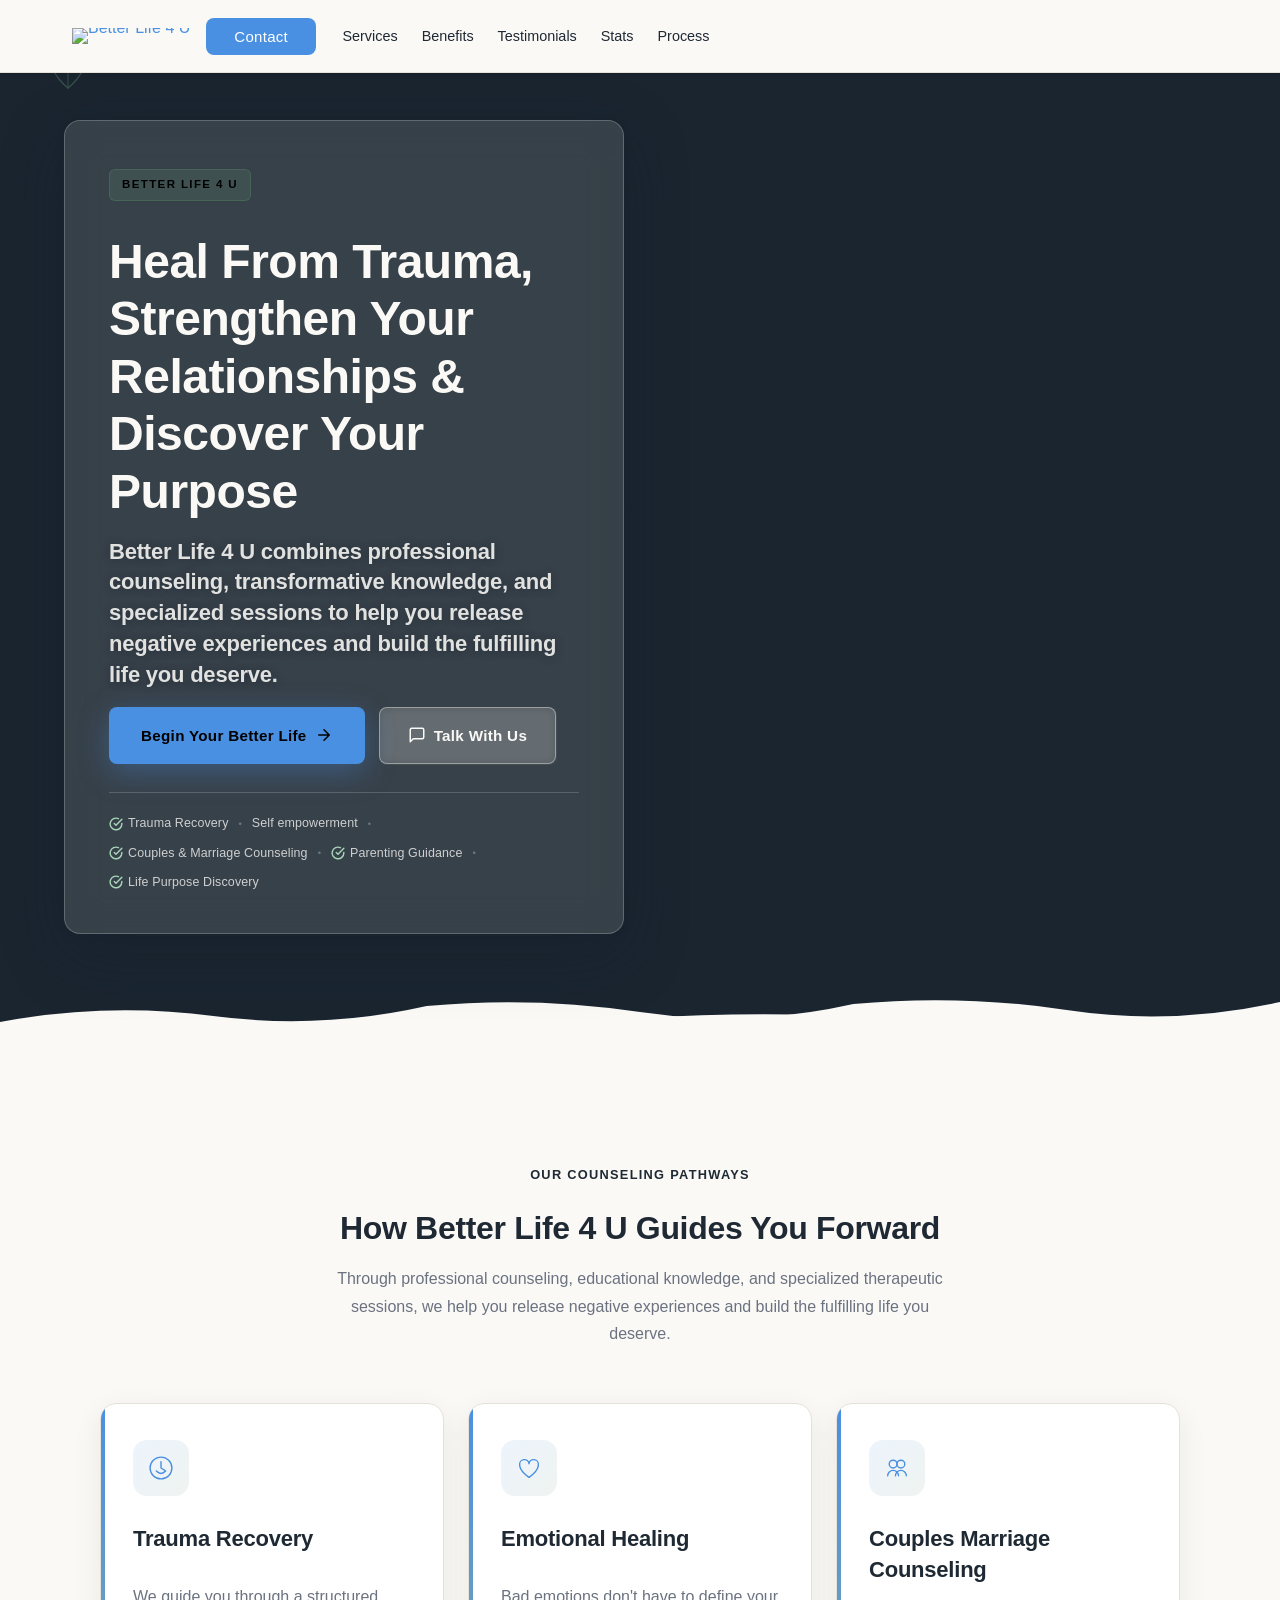
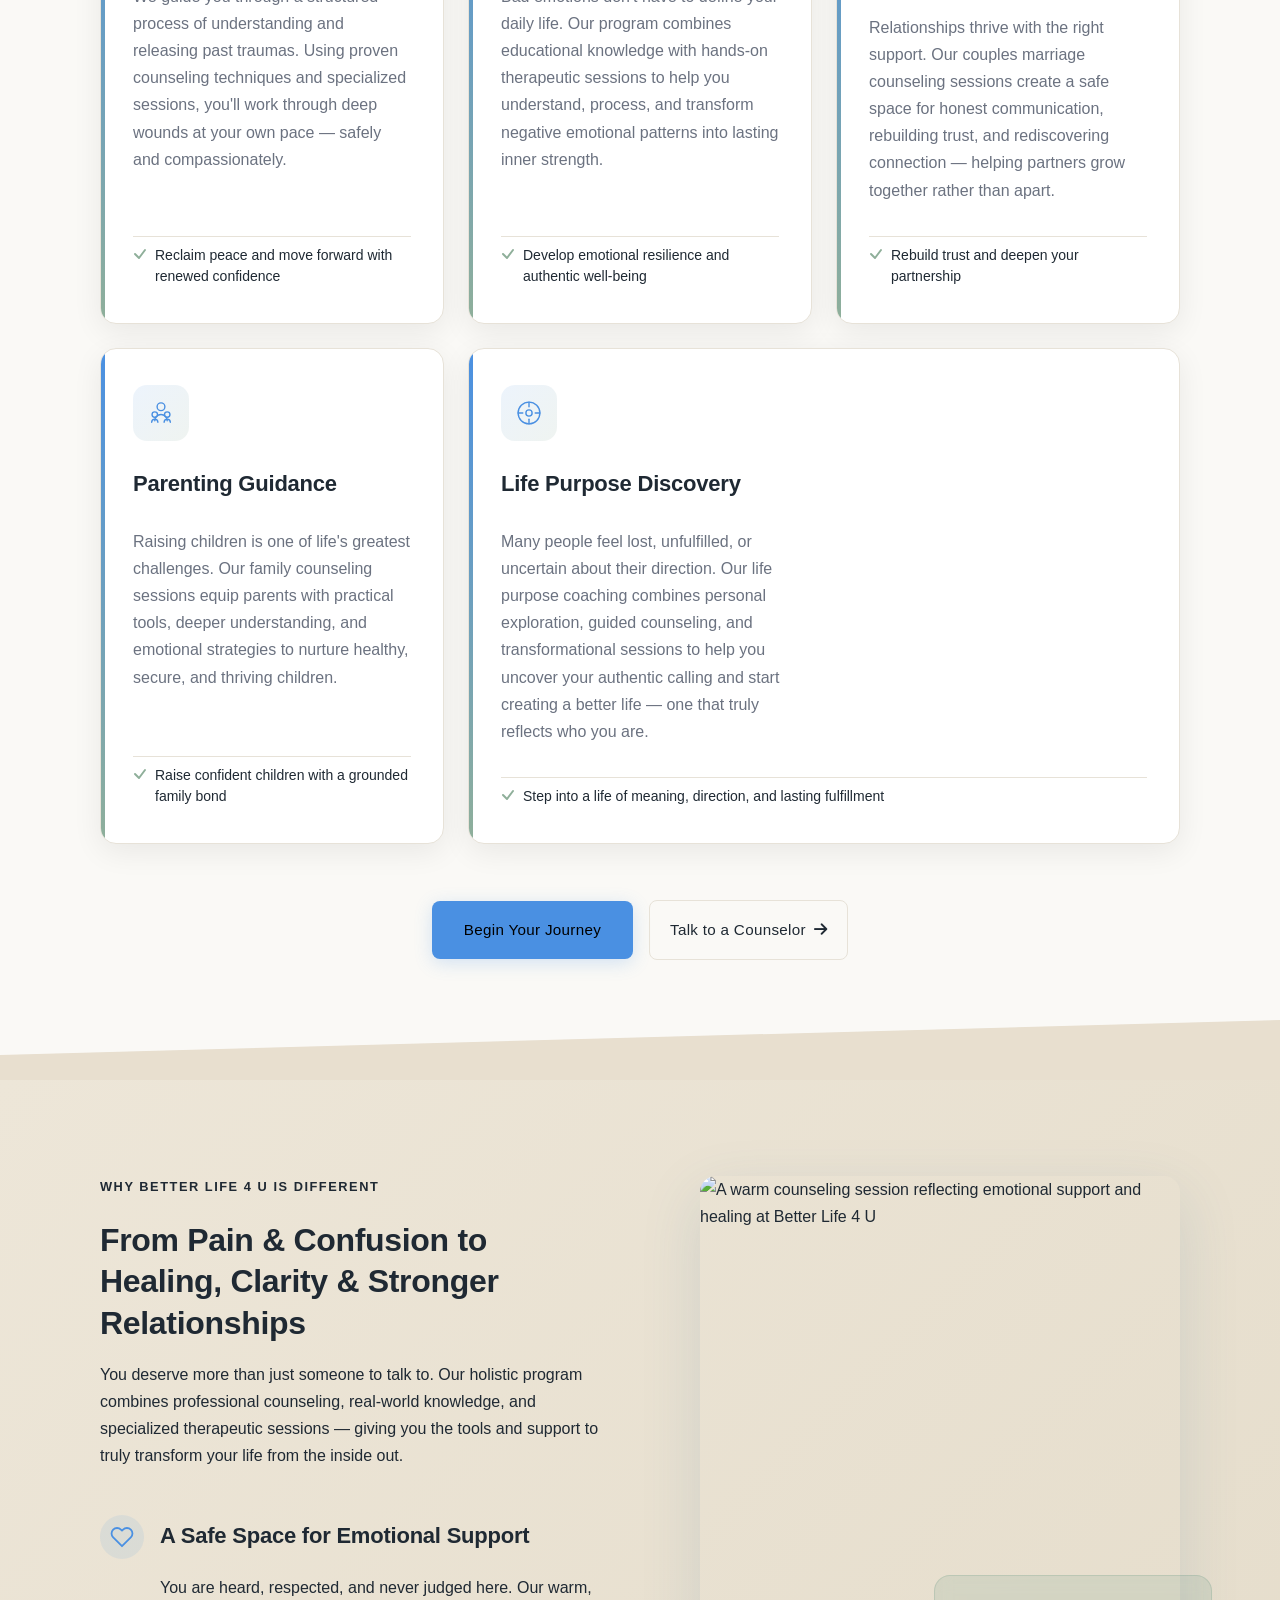
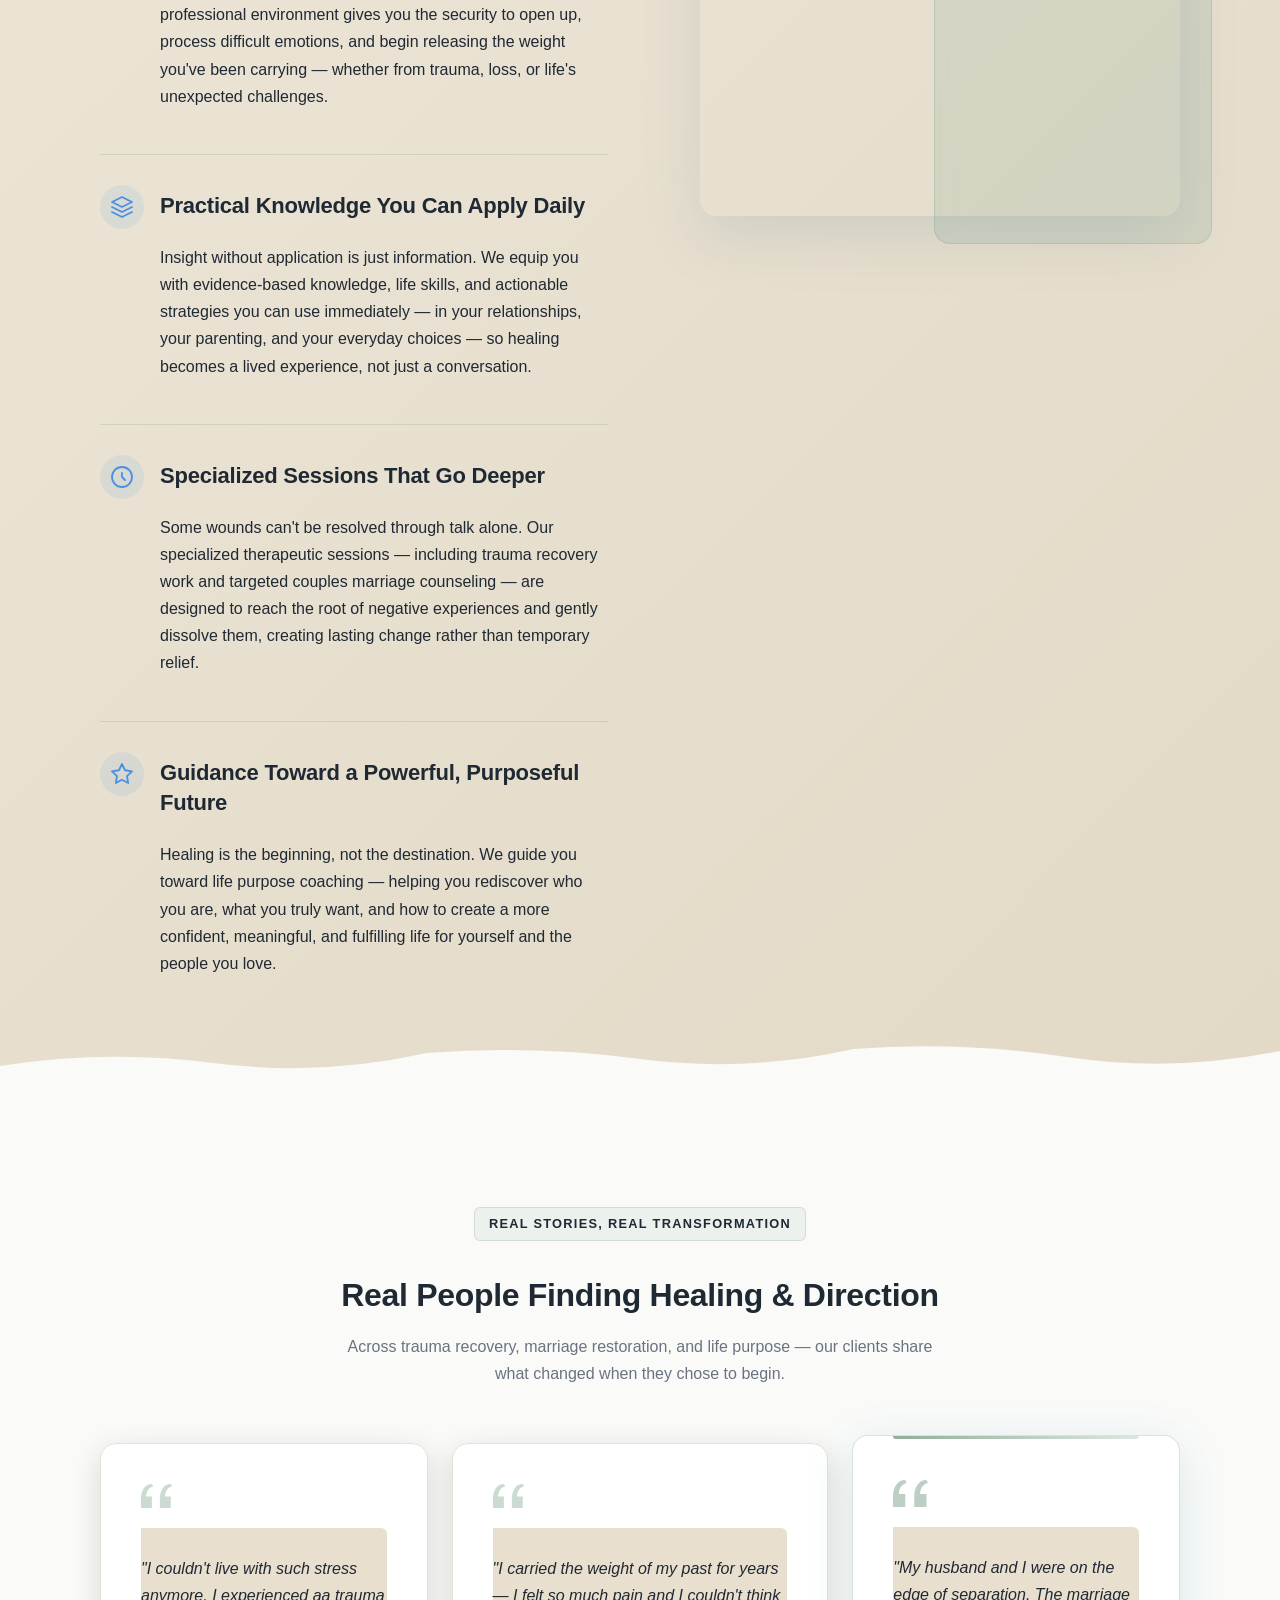
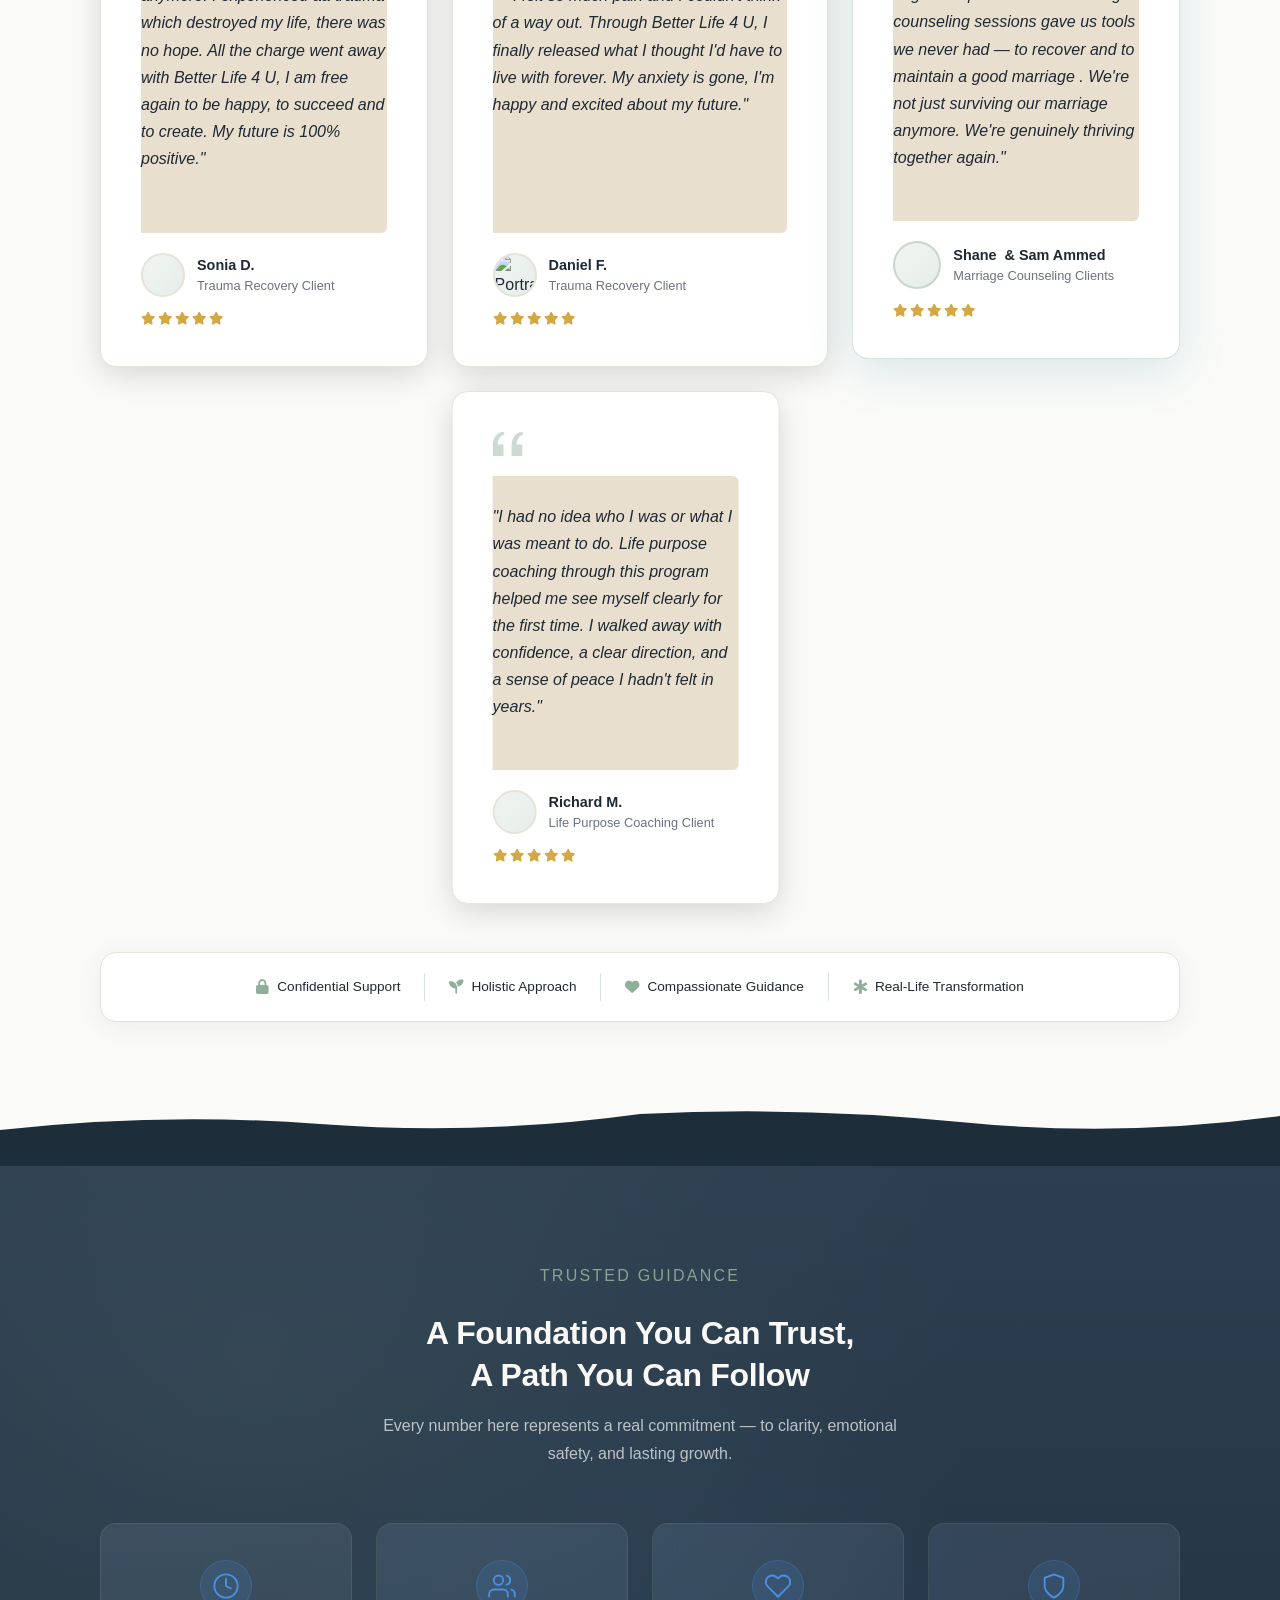
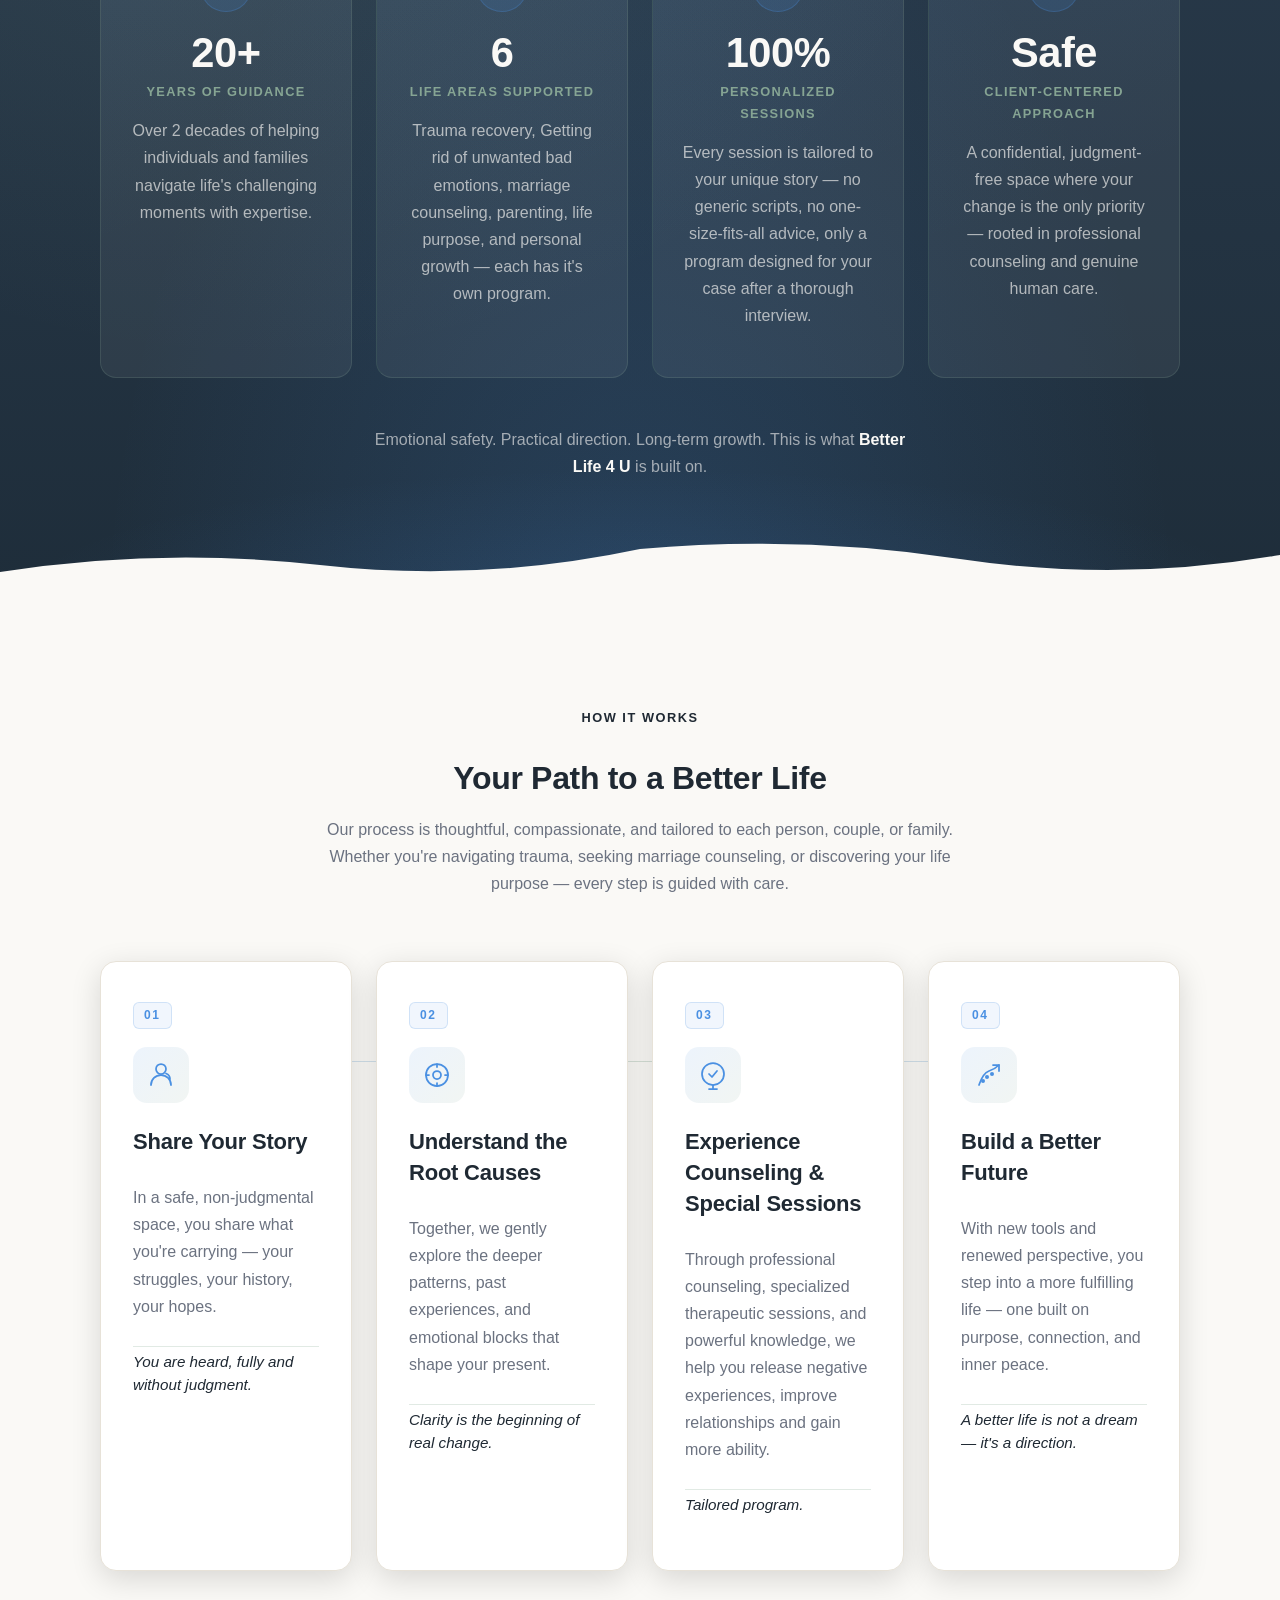
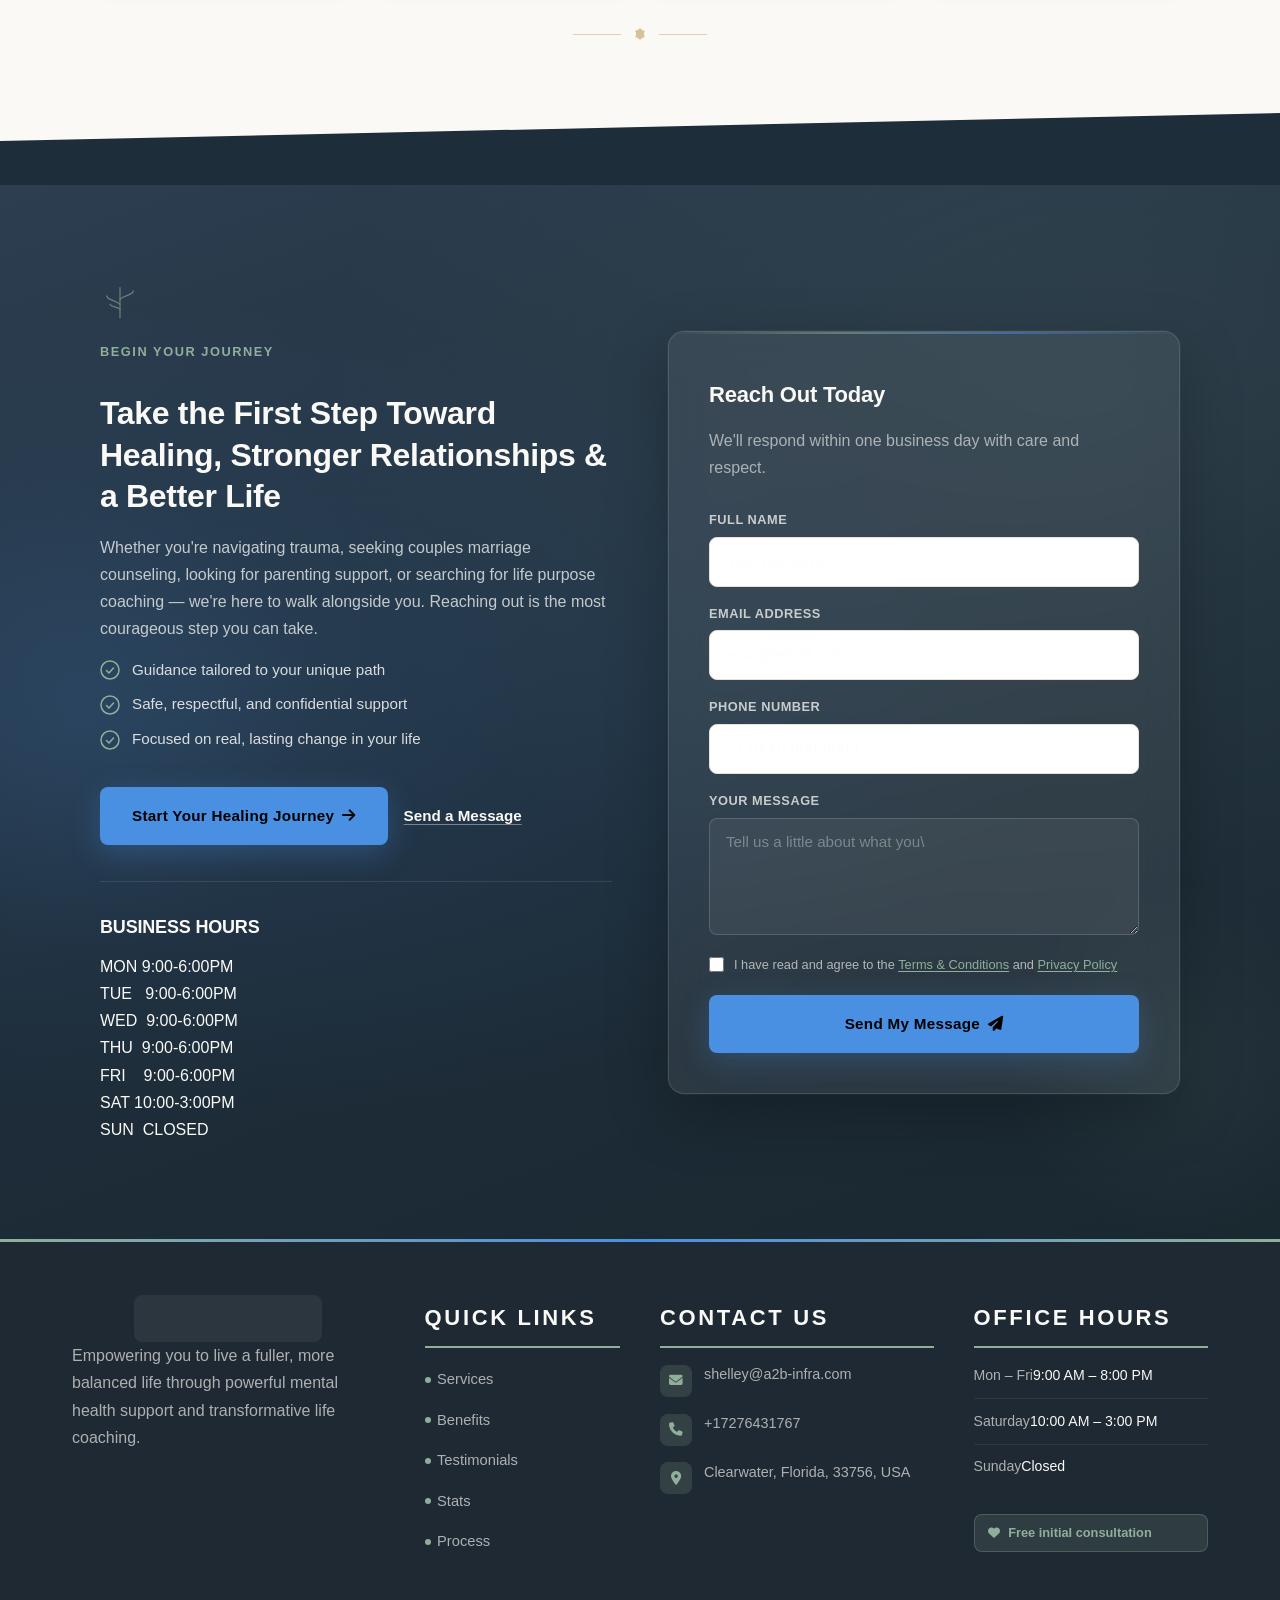
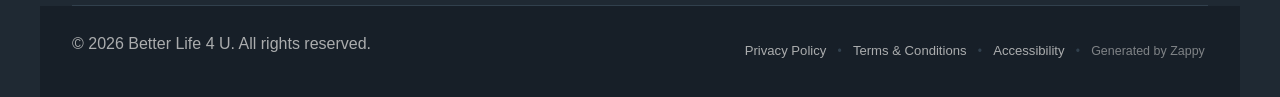
==== commit dfdf6fcb: "Background sync: Progressive GitHub Sync" ====
--- a/index.html
+++ b/index.html
@@ -223,14 +223,14 @@
     <meta name="twitter:card" content="summary_large_image">
     <meta name="twitter:title" content="Heal, Grow &amp; Transform Your Life — Better Life 4 U">
     <meta name="twitter:description" content="Start your journey to emotional freedom today. Better Life 4 U offers couples marriage counseling, trauma recovery, and life purpose coaching to help you build the life you deserve.">
-    <meta property="og:type" content="website" />
-  <meta property="og:locale" content="en_US" />
-  
-  
-  
-  
-  
-  <link rel="stylesheet" href="https://cdnjs.cloudflare.com/ajax/libs/font-awesome/6.4.0/css/all.min.css" />
+    <meta property="og:type" content="website">
+  <meta property="og:locale" content="en_US">
+  
+  
+  
+  
+  
+  <link rel="stylesheet" href="https://cdnjs.cloudflare.com/ajax/libs/font-awesome/6.4.0/css/all.min.css">
   <style>
     .skip-link { position: absolute; top: 0; left: 0; transform: translateY(-200%); padding: 12px 18px; background: var(--bg-dark, #1a1a1a); color: var(--text-light, #fff); font-weight: 600; border-radius: 0 0 8px 0; z-index: 10000; }
     .skip-link:focus { transform: none; outline: 2px solid var(--ring, #fff); outline-offset: 2px; }
@@ -240,15 +240,15 @@
 
   
     <!-- Favicons -->
-    <link rel="icon" type="image/x-icon" href="/assets/favicon.ico" />
-    <link rel="icon" type="image/png" sizes="16x16" href="/assets/favicon-16x16.png" />
-    <link rel="icon" type="image/png" sizes="32x32" href="/assets/favicon-32x32.png" />
-    <link rel="icon" type="image/png" sizes="48x48" href="/assets/favicon-48x48.png" />
-    <link rel="icon" type="image/png" sizes="192x192" href="/assets/favicon-192x192.png" />
-    <link rel="icon" type="image/png" sizes="512x512" href="/assets/favicon-512x512.png" />
-    <link rel="apple-touch-icon" href="/assets/apple-touch-icon.png" />
+    <link rel="icon" type="image/x-icon" href="/assets/favicon.ico">
+    <link rel="icon" type="image/png" sizes="16x16" href="/assets/favicon-16x16.png">
+    <link rel="icon" type="image/png" sizes="32x32" href="/assets/favicon-32x32.png">
+    <link rel="icon" type="image/png" sizes="48x48" href="/assets/favicon-48x48.png">
+    <link rel="icon" type="image/png" sizes="192x192" href="/assets/favicon-192x192.png">
+    <link rel="icon" type="image/png" sizes="512x512" href="/assets/favicon-512x512.png">
+    <link rel="apple-touch-icon" href="/assets/apple-touch-icon.png">
     <!-- Cookie Consent -->
-    <link rel="stylesheet" href="https://cdn.jsdelivr.net/npm/vanilla-cookieconsent@3/dist/cookieconsent.css" />
+    <link rel="stylesheet" href="https://cdn.jsdelivr.net/npm/vanilla-cookieconsent@3/dist/cookieconsent.css">
     <script src="https://cdn.jsdelivr.net/npm/vanilla-cookieconsent@3/dist/cookieconsent.umd.js"></script>
     <!-- Mickidum Accessibility Toolbar -->
     <script src="https://cdn.jsdelivr.net/gh/mickidum/acc_toolbar/acctoolbar/acctoolbar.min.js"></script>
@@ -346,22 +346,22 @@
   <nav class="navbar">
   <button class="mobile-toggle" id="mobileToggle" aria-label="Menu">
     <svg class="hamburger-icon" width="24" height="24" viewBox="0 0 24 24" fill="none">
-      <path d="M3 12h18M3 6h18M3 18h18" stroke="currentColor" stroke-width="2" stroke-linecap="round"/>
+      <path d="M3 12h18M3 6h18M3 18h18" stroke="currentColor" stroke-width="2" stroke-linecap="round"></path>
     </svg>
     <svg class="close-icon" width="24" height="24" viewBox="0 0 24 24" fill="none" style="display: none;">
-      <path d="M18 6L6 18M6 6l12 12" stroke="currentColor" stroke-width="2" stroke-linecap="round"/>
+      <path d="M18 6L6 18M6 6l12 12" stroke="currentColor" stroke-width="2" stroke-linecap="round"></path>
     </svg>
   </button>
 
   <button class="phone-header-btn" data-phone="+17276431767" aria-label="Call">
     <svg width="20" height="20" viewBox="0 0 24 24" fill="currentColor">
-      <path d="M22 16.92v3a2 2 0 0 1-2.18 2 19.79 19.79 0 0 1-8.63-3.07 19.5 19.5 0 0 1-6-6 19.79 19.79 0 0 1-3.07-8.67A2 2 0 0 1 4.11 2h3a2 2 0 0 1 2 1.72 12.84 12.84 0 0 0 .7 2.81 2 2 0 0 1-.45 2.11L8.09 9.91a16 16 0 0 0 6 6l1.27-1.27a2 2 0 0 1 2.11-.45 12.84 12.84 0 0 0 2.81.7A2 2 0 0 1 22 16.92z"/>
+      <path d="M22 16.92v3a2 2 0 0 1-2.18 2 19.79 19.79 0 0 1-8.63-3.07 19.5 19.5 0 0 1-6-6 19.79 19.79 0 0 1-3.07-8.67A2 2 0 0 1 4.11 2h3a2 2 0 0 1 2 1.72 12.84 12.84 0 0 0 .7 2.81 2 2 0 0 1-.45 2.11L8.09 9.91a16 16 0 0 0 6 6l1.27-1.27a2 2 0 0 1 2.11-.45 12.84 12.84 0 0 0 2.81.7A2 2 0 0 1 22 16.92z"></path>
     </svg>
   </button>
 
   <div class="nav-container">
     <div class="nav-brand">
-      <a href="/" class="logo-link"><img class="logo" src="/assets/site-home-image-1.webp" alt="Better Life 4 U" /></a>
+      <a href="/" class="logo-link"><img class="logo" src="/assets/site-home-image-1.webp" alt="Better Life 4 U"></a>
     </div>
 
     <ul class="nav-menu" id="navMenu"><li><a href="#services">Services</a></li><li><a href="#benefits">Benefits</a></li><li><a href="#testimonials">Testimonials</a></li><li><a href="#stats">Stats</a></li><li><a href="#process">Process</a></li></ul>
@@ -810,23 +810,23 @@
 </script>
   
   <main id="main">
-    <section data-band-index="0" id="hero" class="home-hero-section" data-layout-spec="Home-hero" data-hero-type="fullscreen-scrim" style="--zappy-bg-overlay: rgba(20, 32, 44, 0.45); --zappy-bg-image: url(&quot;assets/business-general-hero-upload-1779142486305.webp&quot;); background-image: linear-gradient(rgba(20, 32, 44, 0.45), rgba(20, 32, 44, 0.45)), url(&quot;assets/business-general-hero-upload-1779142486305.webp&quot;); background-size: cover; background-position: center center; background-repeat: no-repeat; position: relative; overflow: hidden;" data-zappy-bg-type="image" data-zappy-bg-color data-zappy-bg-image="assets/business-general-hero-upload-1779142486305.webp" data-zappy-bg-overlay-color="#14202c" data-zappy-bg-overlay-opacity="45" data-zappy-bg-video-type data-zappy-bg-video-url>
+    <section data-band-index="0" id="hero" class="home-hero-section" data-layout-spec="Home-hero" data-hero-type="fullscreen-scrim" style="--zappy-bg-overlay: rgba(20, 32, 44, 0.45); --zappy-bg-image: url(&quot;assets/business-general-hero-upload-1779142486305.webp&quot;); background-image: linear-gradient(rgba(20, 32, 44, 0.45), rgba(20, 32, 44, 0.45)), url(&quot;assets/business-general-hero-upload-1779142486305.webp&quot;); background-size: cover; background-position: center center; background-repeat: no-repeat; position: relative; overflow: hidden;" data-zappy-bg-type="image" data-zappy-bg-color="" data-zappy-bg-image="assets/business-general-hero-upload-1779142486305.webp" data-zappy-bg-overlay-color="#14202c" data-zappy-bg-overlay-opacity="45" data-zappy-bg-video-type="" data-zappy-bg-video-url="">
 
   <!-- Background Image -->
   <div class="home-hero-bg" style="display: none;" data-zappy-original-bg="hidden">
-    <img loading="eager" fetchpriority="high" data-hero-bg="true" data-placeholder="home-hero-image-1" data-context="A bright, warmly lit natural interior or outdoor sunrise scene showing a calm, hopeful individual or couple seated near a window or in a serene garden, soft golden morning light filtering through, peaceful and reflective mood, professional lifestyle photography for a mental health and life coaching brand, warm tones, soft focus background, inviting and emotionally safe atmosphere" width="1440" height="900" src="/assets/site-home-hero-image-1.webp" alt="A calm, hopeful person in a serene sunrise setting representing healing and new beginnings" data-hero-background="true" data-element-type="image" data-element-id="img-1779141796908-e1r8sieie" />
+    <img loading="eager" fetchpriority="high" data-hero-bg="true" data-placeholder="home-hero-image-1" data-context="A bright, warmly lit natural interior or outdoor sunrise scene showing a calm, hopeful individual or couple seated near a window or in a serene garden, soft golden morning light filtering through, peaceful and reflective mood, professional lifestyle photography for a mental health and life coaching brand, warm tones, soft focus background, inviting and emotionally safe atmosphere" width="1440" height="900" src="/assets/site-home-hero-image-1.webp" alt="A calm, hopeful person in a serene sunrise setting representing healing and new beginnings" data-hero-background="true" data-element-type="image" data-element-id="img-1779141796908-e1r8sieie">
   </div>
 
   <!-- Gradient Scrim Overlay -->
-  <div class="home-hero-scrim" aria-hidden="true" data-zappy-gradient-scrim="true" data-zappy-scrim-orig-opacity style="opacity: 1; display: none;" data-zappy-original-bg="hidden"></div>
+  <div class="home-hero-scrim" aria-hidden="true" data-zappy-gradient-scrim="true" data-zappy-scrim-orig-opacity="" style="opacity: 1; display: none;" data-zappy-original-bg="hidden"></div>
 
   <!-- Botanical Decorative Motif -->
   <svg class="home-hero-botanical" data-no-icon-edit="true" aria-hidden="true" viewBox="0 0 80 80" fill="none" xmlns="http://www.w3.org/2000/svg" width="64" height="64">
-    <path d="M40 70 C40 70 20 55 18 35 C16 15 35 10 40 25" stroke="#5A8A6A" stroke-width="1.5" stroke-linecap="round" fill="none"/>
-    <path d="M40 70 C40 70 60 55 62 35 C64 15 45 10 40 25" stroke="#5A8A6A" stroke-width="1.5" stroke-linecap="round" fill="none"/>
-    <path d="M40 25 L40 70" stroke="#5A8A6A" stroke-width="1.2" stroke-linecap="round" fill="none"/>
-    <path d="M40 45 C30 40 22 42 18 38" stroke="#5A8A6A" stroke-width="1" stroke-linecap="round" fill="none"/>
-    <path d="M40 45 C50 40 58 42 62 38" stroke="#5A8A6A" stroke-width="1" stroke-linecap="round" fill="none"/>
+    <path d="M40 70 C40 70 20 55 18 35 C16 15 35 10 40 25" stroke="#5A8A6A" stroke-width="1.5" stroke-linecap="round" fill="none"></path>
+    <path d="M40 70 C40 70 60 55 62 35 C64 15 45 10 40 25" stroke="#5A8A6A" stroke-width="1.5" stroke-linecap="round" fill="none"></path>
+    <path d="M40 25 L40 70" stroke="#5A8A6A" stroke-width="1.2" stroke-linecap="round" fill="none"></path>
+    <path d="M40 45 C30 40 22 42 18 38" stroke="#5A8A6A" stroke-width="1" stroke-linecap="round" fill="none"></path>
+    <path d="M40 45 C50 40 58 42 62 38" stroke="#5A8A6A" stroke-width="1" stroke-linecap="round" fill="none"></path>
   </svg>
 
   <!-- Content Container -->
@@ -836,7 +836,7 @@
     <div class="home-hero-card">
 
       <!-- Eyebrow Label -->
-      <p style="max-width: 65ch; margin-left: auto; margin-right: auto;" data-zappy-text-width="readable"><span class="home-hero-eyebrow" style><span style="color: #000000 !important">Better Life 4 U</span></span></p><!-- H1 Headline --><h1 class="home-hero-headline" style="max-width: 45ch; margin-left: auto; margin-right: auto; outline: none;" data-zappy-text-width="narrow">Heal From Trauma, Strengthen Your Relationships &amp; Discover Your Purpose</h1>
+      <p style="max-width: 65ch; margin-left: auto; margin-right: auto;" data-zappy-text-width="readable"><span class="home-hero-eyebrow" ><span style="color: #000000 !important">Better Life 4 U</span></span></p><!-- H1 Headline --><h1 class="home-hero-headline" style="max-width: 45ch; margin-left: auto; margin-right: auto; outline: none;" data-zappy-text-width="narrow">Heal From Trauma, Strengthen Your Relationships &amp; Discover Your Purpose</h1>
 
       <!-- Supporting Subtitle -->
       <h3 class="home-hero-subtitle">Better Life 4 U combines professional counseling, transformative knowledge, and specialized sessions to help you release negative experiences and build the fulfilling life you deserve.</h3>
@@ -845,35 +845,35 @@
       <div class="home-hero-ctas">
         <a href="/contact" class="home-hero-btn-primary" style="color: rgb(0, 0, 0) !important;" data-element-type="button" data-element-id="btn-1779141796901-l02q3a06y" data-native-element="true">
           <span style="color: rgb(0, 0, 0) !important;">Begin Your Better Life</span>
-          <svg data-element-type="icon" data-icon-type="svg" width="18" height="18" viewBox="0 0 24 24" fill="none" stroke="currentColor" stroke-width="2" stroke-linecap="round" stroke-linejoin="round" aria-hidden="true"><path d="M5 12h14M12 5l7 7-7 7"/></svg>
+          <svg data-element-type="icon" data-icon-type="svg" width="18" height="18" viewBox="0 0 24 24" fill="none" stroke="currentColor" stroke-width="2" stroke-linecap="round" stroke-linejoin="round" aria-hidden="true"><path d="M5 12h14M12 5l7 7-7 7"></path></svg>
         </a>
         <a href="/contact" class="home-hero-btn-secondary" data-element-type="button" data-element-id="btn-1779141796901-fszkoaqrk" data-native-element="true">
-          <svg data-element-type="icon" data-icon-type="svg" width="18" height="18" viewBox="0 0 24 24" fill="none" stroke="currentColor" stroke-width="2" stroke-linecap="round" stroke-linejoin="round" aria-hidden="true"><path d="M21 15a2 2 0 0 1-2 2H7l-4 4V5a2 2 0 0 1 2-2h14a2 2 0 0 1 2 2z"/></svg>
+          <svg data-element-type="icon" data-icon-type="svg" width="18" height="18" viewBox="0 0 24 24" fill="none" stroke="currentColor" stroke-width="2" stroke-linecap="round" stroke-linejoin="round" aria-hidden="true"><path d="M21 15a2 2 0 0 1-2 2H7l-4 4V5a2 2 0 0 1 2-2h14a2 2 0 0 1 2 2z"></path></svg>
           <span>Talk With Us</span>
         </a>
       </div>
 
       <!-- Trust Reassurance Line -->
-      <div class="home-hero-trust" style>
+      <div class="home-hero-trust" >
         <span class="home-hero-trust-item">
-          <svg data-element-type="icon" data-icon-type="svg" width="14" height="14" viewBox="0 0 24 24" fill="none" stroke="currentColor" stroke-width="2.5" stroke-linecap="round" stroke-linejoin="round" aria-hidden="true" style="cursor: pointer;"><path d="M22 11.08V12a10 10 0 1 1-5.93-9.14"/><polyline points="22 4 12 14.01 9 11.01"/></svg>
+          <svg data-element-type="icon" data-icon-type="svg" width="14" height="14" viewBox="0 0 24 24" fill="none" stroke="currentColor" stroke-width="2.5" stroke-linecap="round" stroke-linejoin="round" aria-hidden="true" style="cursor: pointer;"><path d="M22 11.08V12a10 10 0 1 1-5.93-9.14"></path><polyline points="22 4 12 14.01 9 11.01"></polyline></svg>
           Trauma Recovery
         </span>
         <span class="home-hero-trust-sep" aria-hidden="true">•</span>
-        <span class="home-hero-trust-item">Self empowerment<br /></span>
+        <span class="home-hero-trust-item">Self empowerment<br></span>
         <span class="home-hero-trust-sep" aria-hidden="true">•</span>
         <span class="home-hero-trust-item">
-          <svg data-element-type="icon" data-icon-type="svg" width="14" height="14" viewBox="0 0 24 24" fill="none" stroke="currentColor" stroke-width="2.5" stroke-linecap="round" stroke-linejoin="round" aria-hidden="true" style="cursor: pointer;"><path d="M22 11.08V12a10 10 0 1 1-5.93-9.14"/><polyline points="22 4 12 14.01 9 11.01"/></svg>
+          <svg data-element-type="icon" data-icon-type="svg" width="14" height="14" viewBox="0 0 24 24" fill="none" stroke="currentColor" stroke-width="2.5" stroke-linecap="round" stroke-linejoin="round" aria-hidden="true" style="cursor: pointer;"><path d="M22 11.08V12a10 10 0 1 1-5.93-9.14"></path><polyline points="22 4 12 14.01 9 11.01"></polyline></svg>
           Couples &amp; Marriage Counseling
         </span>
         <span class="home-hero-trust-sep" aria-hidden="true">•</span>
         <span class="home-hero-trust-item">
-          <svg data-element-type="icon" data-icon-type="svg" width="14" height="14" viewBox="0 0 24 24" fill="none" stroke="currentColor" stroke-width="2.5" stroke-linecap="round" stroke-linejoin="round" aria-hidden="true" style="cursor: pointer;"><path d="M22 11.08V12a10 10 0 1 1-5.93-9.14"/><polyline points="22 4 12 14.01 9 11.01"/></svg>
+          <svg data-element-type="icon" data-icon-type="svg" width="14" height="14" viewBox="0 0 24 24" fill="none" stroke="currentColor" stroke-width="2.5" stroke-linecap="round" stroke-linejoin="round" aria-hidden="true" style="cursor: pointer;"><path d="M22 11.08V12a10 10 0 1 1-5.93-9.14"></path><polyline points="22 4 12 14.01 9 11.01"></polyline></svg>
           Parenting Guidance
         </span>
         <span class="home-hero-trust-sep" aria-hidden="true">•</span>
         <span class="home-hero-trust-item">
-          <svg data-element-type="icon" data-icon-type="svg" width="14" height="14" viewBox="0 0 24 24" fill="none" stroke="currentColor" stroke-width="2.5" stroke-linecap="round" stroke-linejoin="round" aria-hidden="true" style="cursor: pointer;"><path d="M22 11.08V12a10 10 0 1 1-5.93-9.14"/><polyline points="22 4 12 14.01 9 11.01"/></svg>
+          <svg data-element-type="icon" data-icon-type="svg" width="14" height="14" viewBox="0 0 24 24" fill="none" stroke="currentColor" stroke-width="2.5" stroke-linecap="round" stroke-linejoin="round" aria-hidden="true" style="cursor: pointer;"><path d="M22 11.08V12a10 10 0 1 1-5.93-9.14"></path><polyline points="22 4 12 14.01 9 11.01"></polyline></svg>
           Life Purpose Discovery
         </span>
       </div>
@@ -885,8 +885,8 @@
   <!-- Bottom Divider: Soft Curved Wave transitioning to light section -->
   <div class="home-hero-divider-wrapper" aria-hidden="true">
     <svg data-no-icon-edit="true" aria-hidden="true" viewBox="0 0 1440 90" preserveAspectRatio="none" xmlns="http://www.w3.org/2000/svg">
-      <path d="M0,90 L0,48 Q120,28 240,42 T480,32 Q600,22 720,38 T960,30 Q1080,20 1200,36 T1440,28 L1440,90 Z" fill="#FAF9F6"/>
-      <path d="M0,90 L0,58 Q180,38 360,52 T720,44 Q900,34 1080,50 T1440,42 L1440,90 Z" fill="#FAF9F6"/>
+      <path d="M0,90 L0,48 Q120,28 240,42 T480,32 Q600,22 720,38 T960,30 Q1080,20 1200,36 T1440,28 L1440,90 Z" fill="#FAF9F6"></path>
+      <path d="M0,90 L0,58 Q180,38 360,52 T720,44 Q900,34 1080,50 T1440,42 L1440,90 Z" fill="#FAF9F6"></path>
     </svg>
   </div>
 
@@ -908,16 +908,16 @@
       <article class="home-services-card">
         <div class="home-services-card-icon" aria-hidden="true">
           <svg data-element-type="icon" data-icon-type="svg" xmlns="http://www.w3.org/2000/svg" width="36" height="36" viewBox="0 0 36 36" fill="none" stroke="currentColor" stroke-width="1.8" stroke-linecap="round" stroke-linejoin="round">
-            <circle cx="18" cy="18" r="14"/>
-            <path d="M18 10 v8 l5 3"/>
-            <path d="M12 22 Q18 28 24 22"/>
+            <circle cx="18" cy="18" r="14"></circle>
+            <path d="M18 10 v8 l5 3"></path>
+            <path d="M12 22 Q18 28 24 22"></path>
           </svg>
         </div>
         <div class="home-services-card-body">
           <h3 class="home-services-card-title">Trauma Recovery</h3>
           <p class="home-services-card-desc">We guide you through a structured process of understanding and releasing past traumas. Using proven counseling techniques and specialized sessions, you'll work through deep wounds at your own pace — safely and compassionately.</p>
           <span class="home-services-card-outcome">
-            <svg data-element-type="icon" data-icon-type="svg" xmlns="http://www.w3.org/2000/svg" width="14" height="14" viewBox="0 0 14 14" fill="none" stroke="currentColor" stroke-width="2" stroke-linecap="round" stroke-linejoin="round" aria-hidden="true"><polyline points="2,7 6,11 12,3"/></svg>
+            <svg data-element-type="icon" data-icon-type="svg" xmlns="http://www.w3.org/2000/svg" width="14" height="14" viewBox="0 0 14 14" fill="none" stroke="currentColor" stroke-width="2" stroke-linecap="round" stroke-linejoin="round" aria-hidden="true"><polyline points="2,7 6,11 12,3"></polyline></svg>
             Reclaim peace and move forward with renewed confidence
           </span>
         </div>
@@ -927,14 +927,14 @@
       <article class="home-services-card">
         <div class="home-services-card-icon" aria-hidden="true">
           <svg data-element-type="icon" data-icon-type="svg" xmlns="http://www.w3.org/2000/svg" width="36" height="36" viewBox="0 0 36 36" fill="none" stroke="currentColor" stroke-width="1.8" stroke-linecap="round" stroke-linejoin="round">
-            <path d="M18 30 C18 30 6 22 6 14 a6 6 0 0 1 12-1.5 A6 6 0 0 1 30 14 C30 22 18 30 18 30z"/>
+            <path d="M18 30 C18 30 6 22 6 14 a6 6 0 0 1 12-1.5 A6 6 0 0 1 30 14 C30 22 18 30 18 30z"></path>
           </svg>
         </div>
         <div class="home-services-card-body">
           <h3 class="home-services-card-title">Emotional Healing</h3>
           <p class="home-services-card-desc">Bad emotions don't have to define your daily life. Our program combines educational knowledge with hands-on therapeutic sessions to help you understand, process, and transform negative emotional patterns into lasting inner strength.</p>
           <span class="home-services-card-outcome">
-            <svg data-element-type="icon" data-icon-type="svg" xmlns="http://www.w3.org/2000/svg" width="14" height="14" viewBox="0 0 14 14" fill="none" stroke="currentColor" stroke-width="2" stroke-linecap="round" stroke-linejoin="round" aria-hidden="true"><polyline points="2,7 6,11 12,3"/></svg>
+            <svg data-element-type="icon" data-icon-type="svg" xmlns="http://www.w3.org/2000/svg" width="14" height="14" viewBox="0 0 14 14" fill="none" stroke="currentColor" stroke-width="2" stroke-linecap="round" stroke-linejoin="round" aria-hidden="true"><polyline points="2,7 6,11 12,3"></polyline></svg>
             Develop emotional resilience and authentic well-being
           </span>
         </div>
@@ -944,17 +944,17 @@
       <article class="home-services-card">
         <div class="home-services-card-icon" aria-hidden="true">
           <svg data-element-type="icon" data-icon-type="svg" xmlns="http://www.w3.org/2000/svg" width="36" height="36" viewBox="0 0 36 36" fill="none" stroke="currentColor" stroke-width="1.8" stroke-linecap="round" stroke-linejoin="round">
-            <circle cx="13" cy="13" r="5"/>
-            <circle cx="23" cy="13" r="5"/>
-            <path d="M6 28 a7 7 0 0 1 14 0"/>
-            <path d="M16 28 a7 7 0 0 1 14 0"/>
+            <circle cx="13" cy="13" r="5"></circle>
+            <circle cx="23" cy="13" r="5"></circle>
+            <path d="M6 28 a7 7 0 0 1 14 0"></path>
+            <path d="M16 28 a7 7 0 0 1 14 0"></path>
           </svg>
         </div>
         <div class="home-services-card-body">
           <h3 class="home-services-card-title">Couples Marriage Counseling</h3>
           <p class="home-services-card-desc">Relationships thrive with the right support. Our couples marriage counseling sessions create a safe space for honest communication, rebuilding trust, and rediscovering connection — helping partners grow together rather than apart.</p>
           <span class="home-services-card-outcome">
-            <svg data-element-type="icon" data-icon-type="svg" xmlns="http://www.w3.org/2000/svg" width="14" height="14" viewBox="0 0 14 14" fill="none" stroke="currentColor" stroke-width="2" stroke-linecap="round" stroke-linejoin="round" aria-hidden="true"><polyline points="2,7 6,11 12,3"/></svg>
+            <svg data-element-type="icon" data-icon-type="svg" xmlns="http://www.w3.org/2000/svg" width="14" height="14" viewBox="0 0 14 14" fill="none" stroke="currentColor" stroke-width="2" stroke-linecap="round" stroke-linejoin="round" aria-hidden="true"><polyline points="2,7 6,11 12,3"></polyline></svg>
             Rebuild trust and deepen your partnership
           </span>
         </div>
@@ -964,19 +964,19 @@
       <article class="home-services-card">
         <div class="home-services-card-icon" aria-hidden="true">
           <svg data-element-type="icon" data-icon-type="svg" xmlns="http://www.w3.org/2000/svg" width="36" height="36" viewBox="0 0 36 36" fill="none" stroke="currentColor" stroke-width="1.8" stroke-linecap="round" stroke-linejoin="round">
-            <circle cx="18" cy="10" r="5"/>
-            <path d="M10 28 a8 8 0 0 1 16 0"/>
-            <circle cx="10" cy="20" r="3.5"/>
-            <circle cx="26" cy="20" r="3.5"/>
-            <path d="M6 30 a4 4 0 0 1 8 0"/>
-            <path d="M22 30 a4 4 0 0 1 8 0"/>
+            <circle cx="18" cy="10" r="5"></circle>
+            <path d="M10 28 a8 8 0 0 1 16 0"></path>
+            <circle cx="10" cy="20" r="3.5"></circle>
+            <circle cx="26" cy="20" r="3.5"></circle>
+            <path d="M6 30 a4 4 0 0 1 8 0"></path>
+            <path d="M22 30 a4 4 0 0 1 8 0"></path>
           </svg>
         </div>
         <div class="home-services-card-body">
           <h3 class="home-services-card-title">Parenting Guidance</h3>
           <p class="home-services-card-desc">Raising children is one of life's greatest challenges. Our family counseling sessions equip parents with practical tools, deeper understanding, and emotional strategies to nurture healthy, secure, and thriving children.</p>
           <span class="home-services-card-outcome">
-            <svg data-element-type="icon" data-icon-type="svg" xmlns="http://www.w3.org/2000/svg" width="14" height="14" viewBox="0 0 14 14" fill="none" stroke="currentColor" stroke-width="2" stroke-linecap="round" stroke-linejoin="round" aria-hidden="true"><polyline points="2,7 6,11 12,3"/></svg>
+            <svg data-element-type="icon" data-icon-type="svg" xmlns="http://www.w3.org/2000/svg" width="14" height="14" viewBox="0 0 14 14" fill="none" stroke="currentColor" stroke-width="2" stroke-linecap="round" stroke-linejoin="round" aria-hidden="true"><polyline points="2,7 6,11 12,3"></polyline></svg>
             Raise confident children with a grounded family bond
           </span>
         </div>
@@ -986,19 +986,19 @@
       <article class="home-services-card home-services-card--wide">
         <div class="home-services-card-icon" aria-hidden="true">
           <svg data-element-type="icon" data-icon-type="svg" xmlns="http://www.w3.org/2000/svg" width="36" height="36" viewBox="0 0 36 36" fill="none" stroke="currentColor" stroke-width="1.8" stroke-linecap="round" stroke-linejoin="round">
-            <circle cx="18" cy="18" r="14"/>
-            <circle cx="18" cy="18" r="4"/>
-            <line x1="18" y1="4" x2="18" y2="10"/>
-            <line x1="18" y1="26" x2="18" y2="32"/>
-            <line x1="4" y1="18" x2="10" y2="18"/>
-            <line x1="26" y1="18" x2="32" y2="18"/>
+            <circle cx="18" cy="18" r="14"></circle>
+            <circle cx="18" cy="18" r="4"></circle>
+            <line x1="18" y1="4" x2="18" y2="10"></line>
+            <line x1="18" y1="26" x2="18" y2="32"></line>
+            <line x1="4" y1="18" x2="10" y2="18"></line>
+            <line x1="26" y1="18" x2="32" y2="18"></line>
           </svg>
         </div>
         <div class="home-services-card-body">
           <h3 class="home-services-card-title">Life Purpose Discovery</h3>
           <p class="home-services-card-desc">Many people feel lost, unfulfilled, or uncertain about their direction. Our life purpose coaching combines personal exploration, guided counseling, and transformational sessions to help you uncover your authentic calling and start creating a better life — one that truly reflects who you are.</p>
           <span class="home-services-card-outcome">
-            <svg data-element-type="icon" data-icon-type="svg" xmlns="http://www.w3.org/2000/svg" width="14" height="14" viewBox="0 0 14 14" fill="none" stroke="currentColor" stroke-width="2" stroke-linecap="round" stroke-linejoin="round" aria-hidden="true"><polyline points="2,7 6,11 12,3"/></svg>
+            <svg data-element-type="icon" data-icon-type="svg" xmlns="http://www.w3.org/2000/svg" width="14" height="14" viewBox="0 0 14 14" fill="none" stroke="currentColor" stroke-width="2" stroke-linecap="round" stroke-linejoin="round" aria-hidden="true"><polyline points="2,7 6,11 12,3"></polyline></svg>
             Step into a life of meaning, direction, and lasting fulfillment
           </span>
         </div>
@@ -1017,7 +1017,7 @@
   <!-- Bottom Diagonal Divider -->
   <div class="home-services-divider-wrapper">
     <svg data-no-icon-edit="true" aria-hidden="true" viewBox="0 0 1440 80" preserveAspectRatio="none" xmlns="http://www.w3.org/2000/svg">
-      <path d="M0,80 L0,55 L1440,20 L1440,80 Z" fill="#E8DFCF"/>
+      <path d="M0,80 L0,55 L1440,20 L1440,80 Z" fill="#E8DFCF"></path>
     </svg>
   </div>
 </section>
@@ -1035,7 +1035,7 @@
         <article class="home-benefit-item">
           <div class="home-benefit-icon-wrap">
             <svg data-element-type="icon" data-icon-type="svg" xmlns="http://www.w3.org/2000/svg" width="24" height="24" viewBox="0 0 24 24" fill="none" stroke="currentColor" stroke-width="1.8" stroke-linecap="round" stroke-linejoin="round" aria-hidden="true">
-              <path d="M20.84 4.61a5.5 5.5 0 0 0-7.78 0L12 5.67l-1.06-1.06a5.5 5.5 0 0 0-7.78 7.78l1.06 1.06L12 21.23l7.78-7.78 1.06-1.06a5.5 5.5 0 0 0 0-7.78z"/>
+              <path d="M20.84 4.61a5.5 5.5 0 0 0-7.78 0L12 5.67l-1.06-1.06a5.5 5.5 0 0 0-7.78 7.78l1.06 1.06L12 21.23l7.78-7.78 1.06-1.06a5.5 5.5 0 0 0 0-7.78z"></path>
             </svg>
           </div>
           <div class="home-benefit-text">
@@ -1049,9 +1049,9 @@
         <article class="home-benefit-item">
           <div class="home-benefit-icon-wrap">
             <svg data-element-type="icon" data-icon-type="svg" xmlns="http://www.w3.org/2000/svg" width="24" height="24" viewBox="0 0 24 24" fill="none" stroke="currentColor" stroke-width="1.8" stroke-linecap="round" stroke-linejoin="round" aria-hidden="true">
-              <path d="M12 2L2 7l10 5 10-5-10-5z"/>
-              <path d="M2 17l10 5 10-5"/>
-              <path d="M2 12l10 5 10-5"/>
+              <path d="M12 2L2 7l10 5 10-5-10-5z"></path>
+              <path d="M2 17l10 5 10-5"></path>
+              <path d="M2 12l10 5 10-5"></path>
             </svg>
           </div>
           <div class="home-benefit-text">
@@ -1065,8 +1065,8 @@
         <article class="home-benefit-item">
           <div class="home-benefit-icon-wrap">
             <svg data-element-type="icon" data-icon-type="svg" xmlns="http://www.w3.org/2000/svg" width="24" height="24" viewBox="0 0 24 24" fill="none" stroke="currentColor" stroke-width="1.8" stroke-linecap="round" stroke-linejoin="round" aria-hidden="true">
-              <circle cx="12" cy="12" r="10"/>
-              <path d="M12 8v4l3 3"/>
+              <circle cx="12" cy="12" r="10"></circle>
+              <path d="M12 8v4l3 3"></path>
             </svg>
           </div>
           <div class="home-benefit-text">
@@ -1080,7 +1080,7 @@
         <article class="home-benefit-item">
           <div class="home-benefit-icon-wrap">
             <svg data-element-type="icon" data-icon-type="svg" xmlns="http://www.w3.org/2000/svg" width="24" height="24" viewBox="0 0 24 24" fill="none" stroke="currentColor" stroke-width="1.8" stroke-linecap="round" stroke-linejoin="round" aria-hidden="true">
-              <polygon points="12 2 15.09 8.26 22 9.27 17 14.14 18.18 21.02 12 17.77 5.82 21.02 7 14.14 2 9.27 8.91 8.26 12 2"/>
+              <polygon points="12 2 15.09 8.26 22 9.27 17 14.14 18.18 21.02 12 17.77 5.82 21.02 7 14.14 2 9.27 8.91 8.26 12 2"></polygon>
             </svg>
           </div>
           <div class="home-benefit-text">
@@ -1094,7 +1094,7 @@
     <!-- END: Image Column -->
     <div class="home-benefits-visual">
       <div class="home-benefits-image-wrap">
-        <img loading="lazy" decoding="async" data-placeholder="home-benefits-image-1" data-context="A warm, naturally lit photograph of a compassionate counselor or life coach sitting across from a client in a calm, softly furnished therapy room. The setting feels safe and intimate — perhaps a cozy armchair, soft natural light from a window, and a potted plant nearby. The atmosphere conveys trust, healing, and genuine human connection. No staged smiles — authentic, quiet, emotionally present." width="600" height="760" src="/assets/site-home-benefits-image-1.webp" alt="A warm counseling session reflecting emotional support and healing at Better Life 4 U" />
+        <img loading="lazy" decoding="async" data-placeholder="home-benefits-image-1" data-context="A warm, naturally lit photograph of a compassionate counselor or life coach sitting across from a client in a calm, softly furnished therapy room. The setting feels safe and intimate — perhaps a cozy armchair, soft natural light from a window, and a potted plant nearby. The atmosphere conveys trust, healing, and genuine human connection. No staged smiles — authentic, quiet, emotionally present." width="600" height="760" src="/assets/site-home-benefits-image-1.webp" alt="A warm counseling session reflecting emotional support and healing at Better Life 4 U">
         <!-- Translucent backplate peeking from END-bottom corner -->
         <div class="home-benefits-backplate" aria-hidden="true"></div>
       </div>
@@ -1104,7 +1104,7 @@
   <!-- Bottom Wave Divider: sand dips into white -->
   <div class="home-benefits-divider-wrapper">
     <svg data-no-icon-edit="true" aria-hidden="true" viewBox="0 0 1200 90" preserveAspectRatio="none" xmlns="http://www.w3.org/2000/svg">
-      <path d="M0,90 L0,45 Q100,28 200,42 T400,32 Q500,24 600,38 T800,28 Q900,20 1000,36 T1200,30 L1200,90 Z" fill="#FAFBF9"/>
+      <path d="M0,90 L0,45 Q100,28 200,42 T400,32 Q500,24 600,38 T800,28 Q900,20 1000,36 T1200,30 L1200,90 Z" fill="#FAFBF9"></path>
     </svg>
   </div>
 </section>
@@ -1126,7 +1126,7 @@
       <article class="home-testimonials-card home-testimonials-card--side" style="background-color: rgb(255, 255, 255) !important; padding: 40px !important; box-sizing: border-box; grid-area: auto !important; overflow: hidden !important;" data-grid-item-index="0">
         <div class="home-testimonials-quote-mark" aria-hidden="true">
           <svg data-no-icon-edit="true" aria-hidden="true" width="32" height="24" viewBox="0 0 32 24" fill="none" xmlns="http://www.w3.org/2000/svg">
-            <path d="M0 24V14.4C0 10.56 0.906667 7.25333 2.72 4.48C4.53333 1.70667 7.25333 0 10.88 0L12.16 2.56C9.81333 3.09333 8.05333 4.32 6.88 6.24C5.70667 8.16 5.12 10.24 5.12 12.48H10.88V24H0ZM18.88 24V14.4C18.88 10.56 19.7867 7.25333 21.6 4.48C23.4133 1.70667 26.1333 0 29.76 0L31.04 2.56C28.6933 3.09333 26.9333 4.32 25.76 6.24C24.5867 8.16 24 10.24 24 12.48H29.76V24H18.88Z" fill="currentColor"/>
+            <path d="M0 24V14.4C0 10.56 0.906667 7.25333 2.72 4.48C4.53333 1.70667 7.25333 0 10.88 0L12.16 2.56C9.81333 3.09333 8.05333 4.32 6.88 6.24C5.70667 8.16 5.12 10.24 5.12 12.48H10.88V24H0ZM18.88 24V14.4C18.88 10.56 19.7867 7.25333 21.6 4.48C23.4133 1.70667 26.1333 0 29.76 0L31.04 2.56C28.6933 3.09333 26.9333 4.32 25.76 6.24C24.5867 8.16 24 10.24 24 12.48H29.76V24H18.88Z" fill="currentColor"></path>
           </svg>
         </div>
         <blockquote class="home-testimonials-quote">
@@ -1134,14 +1134,14 @@
         </blockquote>
         <footer class="home-testimonials-author">
           <div class="home-testimonials-avatar">
-            <div data-zappy-zoom-wrapper="true" data-element-id="new-grid-img-1779138919865-0-edxeu2hhs" data-element-type="image" data-zappy-zoom-wrapper-width="44px" data-zappy-zoom-wrapper-height="248px" data-zappy-zoom-wrapper-width-mode="px" data-zappy-zoom-wrapper-align="center" style="position: relative !important; overflow: hidden !important; width: 44px !important; height: 248px !important; border-radius: 50% !important; margin-left: auto !important; margin-right: auto !important;" data-zappy-zoom-clip="true" data-zappy-wrapper-margins-applied="true"><img decoding="async" data-placeholder="image-placeholder" data-context="Small natural portrait of a woman in her late 30s with a warm, gentle expression, soft neutral background, natural lighting, calm and hopeful mood" width="44" height="44" src="/assets/image-crop-1779140262137-4tgbds.webp?v=1779140262137" alt="Image placeholder" data-element-type="image" data-element-id="new-grid-img-1779138919865-0-edxeu2hhs" data-zappy-footer-image="true" style="width: 100% !important; height: 100% !important; object-fit: cover !important; object-position: 50% 50% !important; margin: 0px !important; position: absolute !important; left: 0% !important; top: 0% !important; max-width: none !important; max-height: none !important; display: block !important;" id="new-grid-img-1779138919865-0-edxeu2hhs" data-ai-slot="grid-item-image" data-zappy-original-width="248" data-zappy-original-height="248" data-zappy-object-position="50% 50%" data-zappy-zoom="1" /></div>
+            <div data-zappy-zoom-wrapper="true" data-element-id="new-grid-img-1779138919865-0-edxeu2hhs" data-element-type="image" data-zappy-zoom-wrapper-width="44px" data-zappy-zoom-wrapper-height="248px" data-zappy-zoom-wrapper-width-mode="px" data-zappy-zoom-wrapper-align="center" style="position: relative !important; overflow: hidden !important; width: 44px !important; height: 248px !important; border-radius: 50% !important; margin-left: auto !important; margin-right: auto !important;" data-zappy-zoom-clip="true" data-zappy-wrapper-margins-applied="true"><img decoding="async" data-placeholder="image-placeholder" data-context="Small natural portrait of a woman in her late 30s with a warm, gentle expression, soft neutral background, natural lighting, calm and hopeful mood" width="44" height="44" src="/assets/image-crop-1779140262137-4tgbds.webp?v=1779140262137" alt="Image placeholder" data-element-type="image" data-element-id="new-grid-img-1779138919865-0-edxeu2hhs" data-zappy-footer-image="true" style="width: 100% !important; height: 100% !important; object-fit: cover !important; object-position: 50% 50% !important; margin: 0px !important; position: absolute !important; left: 0% !important; top: 0% !important; max-width: none !important; max-height: none !important; display: block !important;" id="new-grid-img-1779138919865-0-edxeu2hhs" data-ai-slot="grid-item-image" data-zappy-original-width="248" data-zappy-original-height="248" data-zappy-object-position="50% 50%" data-zappy-zoom="1"></div>
           </div>
           <div class="home-testimonials-author-info" >
             <strong class="home-testimonials-name">Sonia D.</strong>
             <span class="home-testimonials-role" >Trauma Recovery Client</span>
           </div>
           <div class="home-testimonials-social-links" data-element-id="element-ai-1779141571260-s3kf9a" data-element-type="social-links">
-            <a href="https://facebook.com/Shelley Adiv" target="_blank" rel="noopener noreferrer" class="home-testimonials-social-link" aria-label="Facebook">
+            <a href="https://facebook.com/profile.php?id=61584306576891" target="_blank" rel="noopener noreferrer" class="home-testimonials-social-link" aria-label="Facebook">
               
             </a>
             <a href="https://instagram.com/Shelley.Adiv" target="_blank" rel="noopener noreferrer" class="home-testimonials-social-link" aria-label="Instagram">
@@ -1159,17 +1159,17 @@
       </article><article class="home-testimonials-card home-testimonials-card--side" data-grid-item-index="1">
         <div class="home-testimonials-quote-mark" aria-hidden="true">
           <svg data-no-icon-edit="true" aria-hidden="true" width="32" height="24" viewBox="0 0 32 24" fill="none" xmlns="http://www.w3.org/2000/svg">
-            <path d="M0 24V14.4C0 10.56 0.906667 7.25333 2.72 4.48C4.53333 1.70667 7.25333 0 10.88 0L12.16 2.56C9.81333 3.09333 8.05333 4.32 6.88 6.24C5.70667 8.16 5.12 10.24 5.12 12.48H10.88V24H0ZM18.88 24V14.4C18.88 10.56 19.7867 7.25333 21.6 4.48C23.4133 1.70667 26.1333 0 29.76 0L31.04 2.56C28.6933 3.09333 26.9333 4.32 25.76 6.24C24.5867 8.16 24 10.24 24 12.48H29.76V24H18.88Z" fill="currentColor"/>
+            <path d="M0 24V14.4C0 10.56 0.906667 7.25333 2.72 4.48C4.53333 1.70667 7.25333 0 10.88 0L12.16 2.56C9.81333 3.09333 8.05333 4.32 6.88 6.24C5.70667 8.16 5.12 10.24 5.12 12.48H10.88V24H0ZM18.88 24V14.4C18.88 10.56 19.7867 7.25333 21.6 4.48C23.4133 1.70667 26.1333 0 29.76 0L31.04 2.56C28.6933 3.09333 26.9333 4.32 25.76 6.24C24.5867 8.16 24 10.24 24 12.48H29.76V24H18.88Z" fill="currentColor"></path>
           </svg>
         </div>
         <blockquote class="home-testimonials-quote">
-          <p style>"I carried the weight of my past for years — I felt so much pain and I couldn't think of a way out. Through Better Life 4 U, I finally released what I thought I'd have to live with forever. My anxiety is gone, I'm happy and excited about my future."</p>
+          <p >"I carried the weight of my past for years — I felt so much pain and I couldn't think of a way out. Through Better Life 4 U, I finally released what I thought I'd have to live with forever. My anxiety is gone, I'm happy and excited about my future."</p>
         </blockquote>
         <footer class="home-testimonials-author">
           <div class="home-testimonials-avatar">
-            <img loading="lazy" decoding="async" data-placeholder="testimonial-portrait-1" data-context="Small natural portrait of a woman in her late 30s with a warm, gentle expression, soft neutral background, natural lighting, calm and hopeful mood" width="44" height="44" src="/assets/site-testimonial-portrait-1.webp" alt="Portrait of Sarah M." data-element-type="image" data-element-id="img-1779135044343-pzxyqyxfm" data-zappy-footer-image="true" style />
-          </div>
-          <div class="home-testimonials-author-info" style>
+            <img loading="lazy" decoding="async" data-placeholder="testimonial-portrait-1" data-context="Small natural portrait of a woman in her late 30s with a warm, gentle expression, soft neutral background, natural lighting, calm and hopeful mood" width="44" height="44" src="/assets/site-testimonial-portrait-1.webp" alt="Portrait of Sarah M." data-element-type="image" data-element-id="img-1779135044343-pzxyqyxfm" data-zappy-footer-image="true" >
+          </div>
+          <div class="home-testimonials-author-info" >
             <strong class="home-testimonials-name">Daniel F.</strong>
             <span class="home-testimonials-role">Trauma Recovery Client</span>
           </div>
@@ -1188,20 +1188,20 @@
         <div class="home-testimonials-featured-accent" aria-hidden="true"></div>
         <div class="home-testimonials-quote-mark" aria-hidden="true">
           <svg data-no-icon-edit="true" aria-hidden="true" width="36" height="27" viewBox="0 0 32 24" fill="none" xmlns="http://www.w3.org/2000/svg">
-            <path d="M0 24V14.4C0 10.56 0.906667 7.25333 2.72 4.48C4.53333 1.70667 7.25333 0 10.88 0L12.16 2.56C9.81333 3.09333 8.05333 4.32 6.88 6.24C5.70667 8.16 5.12 10.24 5.12 12.48H10.88V24H0ZM18.88 24V14.4C18.88 10.56 19.7867 7.25333 21.6 4.48C23.4133 1.70667 26.1333 0 29.76 0L31.04 2.56C28.6933 3.09333 26.9333 4.32 25.76 6.24C24.5867 8.16 24 10.24 24 12.48H29.76V24H18.88Z" fill="currentColor"/>
+            <path d="M0 24V14.4C0 10.56 0.906667 7.25333 2.72 4.48C4.53333 1.70667 7.25333 0 10.88 0L12.16 2.56C9.81333 3.09333 8.05333 4.32 6.88 6.24C5.70667 8.16 5.12 10.24 5.12 12.48H10.88V24H0ZM18.88 24V14.4C18.88 10.56 19.7867 7.25333 21.6 4.48C23.4133 1.70667 26.1333 0 29.76 0L31.04 2.56C28.6933 3.09333 26.9333 4.32 25.76 6.24C24.5867 8.16 24 10.24 24 12.48H29.76V24H18.88Z" fill="currentColor"></path>
           </svg>
         </div>
         
         <blockquote class="home-testimonials-quote">
-          <p style>"My husband and I were on the edge of separation. The marriage counseling sessions gave us tools we never had — to recover and to maintain a good marriage . We're not just surviving our marriage anymore. We're genuinely thriving together again."</p>
+          <p >"My husband and I were on the edge of separation. The marriage counseling sessions gave us tools we never had — to recover and to maintain a good marriage . We're not just surviving our marriage anymore. We're genuinely thriving together again."</p>
         </blockquote>
         <footer class="home-testimonials-author">
           <div class="home-testimonials-avatar">
-            <input type="checkbox" id="zappy-lightbox-toggle-img-1779135044343-52t09uld1" class="zappy-lightbox-toggle" data-zappy-image-lightbox="true" /><label class="zappy-lightbox-trigger" for="zappy-lightbox-toggle-img-1779135044343-52t09uld1" data-zappy-image-lightbox="true"></label>
-          </div>
-          <div class="home-testimonials-author-info" style>
+            <input type="checkbox" id="zappy-lightbox-toggle-img-1779135044343-52t09uld1" class="zappy-lightbox-toggle" data-zappy-image-lightbox="true"><label class="zappy-lightbox-trigger" for="zappy-lightbox-toggle-img-1779135044343-52t09uld1" data-zappy-image-lightbox="true"></label>
+          </div>
+          <div class="home-testimonials-author-info" >
             <strong class="home-testimonials-name">Shane&nbsp; &amp; Sam Ammed</strong>
-            <span class="home-testimonials-role" style>Marriage Counseling Clients</span>
+            <span class="home-testimonials-role" >Marriage Counseling Clients</span>
           </div>
         </footer>
         <div class="home-testimonials-stars" aria-label="5 out of 5 stars">
@@ -1217,7 +1217,7 @@
       <article class="home-testimonials-card home-testimonials-card--side" data-grid-item-index="3" style="overflow: hidden !important;">
         <div class="home-testimonials-quote-mark" aria-hidden="true">
           <svg data-no-icon-edit="true" aria-hidden="true" width="32" height="24" viewBox="0 0 32 24" fill="none" xmlns="http://www.w3.org/2000/svg">
-            <path d="M0 24V14.4C0 10.56 0.906667 7.25333 2.72 4.48C4.53333 1.70667 7.25333 0 10.88 0L12.16 2.56C9.81333 3.09333 8.05333 4.32 6.88 6.24C5.70667 8.16 5.12 10.24 5.12 12.48H10.88V24H0ZM18.88 24V14.4C18.88 10.56 19.7867 7.25333 21.6 4.48C23.4133 1.70667 26.1333 0 29.76 0L31.04 2.56C28.6933 3.09333 26.9333 4.32 25.76 6.24C24.5867 8.16 24 10.24 24 12.48H29.76V24H18.88Z" fill="currentColor"/>
+            <path d="M0 24V14.4C0 10.56 0.906667 7.25333 2.72 4.48C4.53333 1.70667 7.25333 0 10.88 0L12.16 2.56C9.81333 3.09333 8.05333 4.32 6.88 6.24C5.70667 8.16 5.12 10.24 5.12 12.48H10.88V24H0ZM18.88 24V14.4C18.88 10.56 19.7867 7.25333 21.6 4.48C23.4133 1.70667 26.1333 0 29.76 0L31.04 2.56C28.6933 3.09333 26.9333 4.32 25.76 6.24C24.5867 8.16 24 10.24 24 12.48H29.76V24H18.88Z" fill="currentColor"></path>
           </svg>
         </div>
         <blockquote class="home-testimonials-quote">
@@ -1227,7 +1227,7 @@
           <div class="home-testimonials-avatar">
             
           </div>
-          <div class="home-testimonials-author-info" style>
+          <div class="home-testimonials-author-info" >
             <strong class="home-testimonials-name">Richard M.</strong>
             <span class="home-testimonials-role">Life Purpose Coaching Client</span>
           </div>
@@ -1272,7 +1272,7 @@
   <!-- Bottom Divider: soft fade to darker section -->
   <div class="home-testimonials-divider-wrapper">
     <svg data-no-icon-edit="true" aria-hidden="true" viewBox="0 0 1200 72" preserveAspectRatio="none" xmlns="http://www.w3.org/2000/svg">
-      <path d="M0,72 L0,36 Q150,18 300,30 T600,20 Q750,12 900,28 T1200,22 L1200,72 Z" fill="#1E2D3A"/>
+      <path d="M0,72 L0,36 Q150,18 300,30 T600,20 Q750,12 900,28 T1200,22 L1200,72 Z" fill="#1E2D3A"></path>
     </svg>
   </div>
 
@@ -1284,7 +1284,7 @@
     <!-- Section Header -->
     <div class="home-stats-header">
       <p class="home-stats-eyebrow">Trusted Guidance</p>
-      <h2 class="home-stats-title">A Foundation You Can Trust,<br />A Path You Can Follow</h2>
+      <h2 class="home-stats-title">A Foundation You Can Trust,<br>A Path You Can Follow</h2>
       <p class="home-stats-subtitle">Every number here represents a real commitment — to clarity, emotional safety, and lasting growth.</p>
     </div>
 
@@ -1295,52 +1295,52 @@
       <article class="home-stats-card" data-grid-item-index="0">
         <div class="home-stats-icon-wrap">
           <svg data-element-type="icon" data-icon-type="svg" xmlns="http://www.w3.org/2000/svg" viewBox="0 0 24 24" fill="none" stroke="currentColor" stroke-width="1.6" stroke-linecap="round" stroke-linejoin="round" width="28" height="28" aria-hidden="true">
-            <circle cx="12" cy="12" r="10"/>
-            <polyline points="12 6 12 12 16 14"/>
-          </svg>
-        </div>
-        <div class="home-stats-number" style>20+</div>
+            <circle cx="12" cy="12" r="10"></circle>
+            <polyline points="12 6 12 12 16 14"></polyline>
+          </svg>
+        </div>
+        <div class="home-stats-number" >20+</div>
         <div class="home-stats-label">Years of Guidance</div>
-        <p class="home-stats-desc" style>Over 2 decades of helping individuals and families navigate life's challenging moments with expertise.</p>
+        <p class="home-stats-desc" >Over 2 decades of helping individuals and families navigate life's challenging moments with expertise.</p>
       </article>
 
       <!-- Stat 2 -->
       <article class="home-stats-card" data-grid-item-index="1">
         <div class="home-stats-icon-wrap">
           <svg data-element-type="icon" data-icon-type="svg" xmlns="http://www.w3.org/2000/svg" viewBox="0 0 24 24" fill="none" stroke="currentColor" stroke-width="1.6" stroke-linecap="round" stroke-linejoin="round" width="28" height="28" aria-hidden="true">
-            <path d="M17 21v-2a4 4 0 0 0-4-4H5a4 4 0 0 0-4 4v2"/>
-            <circle cx="9" cy="7" r="4"/>
-            <path d="M23 21v-2a4 4 0 0 0-3-3.87"/>
-            <path d="M16 3.13a4 4 0 0 1 0 7.75"/>
+            <path d="M17 21v-2a4 4 0 0 0-4-4H5a4 4 0 0 0-4 4v2"></path>
+            <circle cx="9" cy="7" r="4"></circle>
+            <path d="M23 21v-2a4 4 0 0 0-3-3.87"></path>
+            <path d="M16 3.13a4 4 0 0 1 0 7.75"></path>
           </svg>
         </div>
         <div class="home-stats-number">6</div>
         <div class="home-stats-label">Life Areas Supported</div>
-        <p class="home-stats-desc" style>Trauma recovery, Getting rid of unwanted bad emotions, marriage counseling, parenting, life purpose, and personal growth — each has it's own program.</p>
+        <p class="home-stats-desc" >Trauma recovery, Getting rid of unwanted bad emotions, marriage counseling, parenting, life purpose, and personal growth — each has it's own program.</p>
       </article>
 
       <!-- Stat 3 -->
       <article class="home-stats-card" data-grid-item-index="2">
         <div class="home-stats-icon-wrap">
           <svg data-element-type="icon" data-icon-type="svg" xmlns="http://www.w3.org/2000/svg" viewBox="0 0 24 24" fill="none" stroke="currentColor" stroke-width="1.6" stroke-linecap="round" stroke-linejoin="round" width="28" height="28" aria-hidden="true">
-            <path d="M20.84 4.61a5.5 5.5 0 0 0-7.78 0L12 5.67l-1.06-1.06a5.5 5.5 0 0 0-7.78 7.78l1.06 1.06L12 21.23l7.78-7.78 1.06-1.06a5.5 5.5 0 0 0 0-7.78z"/>
-          </svg>
-        </div>
-        <div class="home-stats-number" style>100%</div>
+            <path d="M20.84 4.61a5.5 5.5 0 0 0-7.78 0L12 5.67l-1.06-1.06a5.5 5.5 0 0 0-7.78 7.78l1.06 1.06L12 21.23l7.78-7.78 1.06-1.06a5.5 5.5 0 0 0 0-7.78z"></path>
+          </svg>
+        </div>
+        <div class="home-stats-number" >100%</div>
         <div class="home-stats-label">Personalized Sessions</div>
-        <p class="home-stats-desc" style>Every session is tailored to your unique story — no generic scripts, no one-size-fits-all advice, only a program designed for your case after a thorough interview.</p>
+        <p class="home-stats-desc" >Every session is tailored to your unique story — no generic scripts, no one-size-fits-all advice, only a program designed for your case after a thorough interview.</p>
       </article>
 
       <!-- Stat 4 -->
       <article class="home-stats-card" data-grid-item-index="3">
         <div class="home-stats-icon-wrap">
           <svg data-element-type="icon" data-icon-type="svg" xmlns="http://www.w3.org/2000/svg" viewBox="0 0 24 24" fill="none" stroke="currentColor" stroke-width="1.6" stroke-linecap="round" stroke-linejoin="round" width="28" height="28" aria-hidden="true">
-            <path d="M12 22s8-4 8-10V5l-8-3-8 3v7c0 6 8 10 8 10z"/>
-          </svg>
-        </div>
-        <div class="home-stats-number" style>Safe</div>
+            <path d="M12 22s8-4 8-10V5l-8-3-8 3v7c0 6 8 10 8 10z"></path>
+          </svg>
+        </div>
+        <div class="home-stats-number" >Safe</div>
         <div class="home-stats-label">Client-Centered Approach</div>
-        <p class="home-stats-desc" style>A confidential, judgment-free space where your change is the only priority — rooted in professional counseling and genuine human care.</p>
+        <p class="home-stats-desc" >A confidential, judgment-free space where your change is the only priority — rooted in professional counseling and genuine human care.</p>
       </article>
 
     </div>
@@ -1354,7 +1354,7 @@
   <div class="home-stats-divider-glow" aria-hidden="true"></div>
   <div class="home-stats-divider-wrapper">
     <svg data-no-icon-edit="true" aria-hidden="true" viewBox="0 0 1200 90" preserveAspectRatio="none" xmlns="http://www.w3.org/2000/svg">
-      <path d="M0,90 L0,55 Q150,30 300,48 T600,32 Q750,18 900,42 T1200,38 L1200,90 Z" fill="#FAF9F6"/>
+      <path d="M0,90 L0,55 Q150,30 300,48 T600,32 Q750,18 900,42 T1200,38 L1200,90 Z" fill="#FAF9F6"></path>
     </svg>
   </div>
 
@@ -1377,9 +1377,9 @@
         <div class="home-process-step-badge">01</div>
         <div class="home-process-card-icon">
           <svg data-element-type="icon" data-icon-type="svg" xmlns="http://www.w3.org/2000/svg" width="32" height="32" viewBox="0 0 32 32" fill="none" stroke="currentColor" stroke-width="1.75" stroke-linecap="round" stroke-linejoin="round" aria-hidden="true">
-            <circle cx="16" cy="10" r="5"/>
-            <path d="M6 26c0-5.523 4.477-10 10-10s10 4.477 10 10"/>
-            <path d="M21 14.5c2.5 1 4 3.2 4 5.5"/>
+            <circle cx="16" cy="10" r="5"></circle>
+            <path d="M6 26c0-5.523 4.477-10 10-10s10 4.477 10 10"></path>
+            <path d="M21 14.5c2.5 1 4 3.2 4 5.5"></path>
           </svg>
         </div>
         <div class="home-process-card-body">
@@ -1394,12 +1394,12 @@
         <div class="home-process-step-badge">02</div>
         <div class="home-process-card-icon">
           <svg data-element-type="icon" data-icon-type="svg" xmlns="http://www.w3.org/2000/svg" width="32" height="32" viewBox="0 0 32 32" fill="none" stroke="currentColor" stroke-width="1.75" stroke-linecap="round" stroke-linejoin="round" aria-hidden="true">
-            <circle cx="16" cy="16" r="11"/>
-            <circle cx="16" cy="16" r="4"/>
-            <line x1="16" y1="5" x2="16" y2="8"/>
-            <line x1="16" y1="24" x2="16" y2="27"/>
-            <line x1="5" y1="16" x2="8" y2="16"/>
-            <line x1="24" y1="16" x2="27" y2="16"/>
+            <circle cx="16" cy="16" r="11"></circle>
+            <circle cx="16" cy="16" r="4"></circle>
+            <line x1="16" y1="5" x2="16" y2="8"></line>
+            <line x1="16" y1="24" x2="16" y2="27"></line>
+            <line x1="5" y1="16" x2="8" y2="16"></line>
+            <line x1="24" y1="16" x2="27" y2="16"></line>
           </svg>
         </div>
         <div class="home-process-card-body">
@@ -1414,15 +1414,15 @@
         <div class="home-process-step-badge">03</div>
         <div class="home-process-card-icon">
           <svg data-element-type="icon" data-icon-type="svg" xmlns="http://www.w3.org/2000/svg" width="32" height="32" viewBox="0 0 32 32" fill="none" stroke="currentColor" stroke-width="1.75" stroke-linecap="round" stroke-linejoin="round" aria-hidden="true">
-            <path d="M16 4 C10 4 5 9 5 15 C5 21 10 26 16 26 C22 26 27 21 27 15 C27 9 22 4 16 4Z"/>
-            <path d="M12 15 l3 3 l5-6"/>
-            <path d="M16 26 L16 30"/>
-            <path d="M12 30 L20 30"/>
+            <path d="M16 4 C10 4 5 9 5 15 C5 21 10 26 16 26 C22 26 27 21 27 15 C27 9 22 4 16 4Z"></path>
+            <path d="M12 15 l3 3 l5-6"></path>
+            <path d="M16 26 L16 30"></path>
+            <path d="M12 30 L20 30"></path>
           </svg>
         </div>
         <div class="home-process-card-body">
           <h3 class="home-process-step-title">Experience Counseling &amp; Special Sessions</h3>
-          <p class="home-process-step-desc" style>Through professional counseling, specialized therapeutic sessions, and powerful knowledge, we help you release negative experiences, improve relationships and gain more ability.</p>
+          <p class="home-process-step-desc" >Through professional counseling, specialized therapeutic sessions, and powerful knowledge, we help you release negative experiences, improve relationships and gain more ability.</p>
           <p><span class="home-process-step-calm" style="color: rgb(31, 41, 51) !important;">Tailored program.</span>
         </p></div>
       </article>
@@ -1432,16 +1432,16 @@
         <div class="home-process-step-badge">04</div>
         <div class="home-process-card-icon">
           <svg data-element-type="icon" data-icon-type="svg" xmlns="http://www.w3.org/2000/svg" width="32" height="32" viewBox="0 0 32 32" fill="none" stroke="currentColor" stroke-width="1.75" stroke-linecap="round" stroke-linejoin="round" aria-hidden="true">
-            <path d="M6 26 Q10 14 16 12 Q22 10 26 6"/>
-            <polyline points="20 6 26 6 26 12"/>
-            <circle cx="10" cy="22" r="2" fill="currentColor" stroke="none"/>
-            <circle cx="14" cy="18" r="2" fill="currentColor" stroke="none"/>
-            <circle cx="19" cy="15" r="2" fill="currentColor" stroke="none"/>
+            <path d="M6 26 Q10 14 16 12 Q22 10 26 6"></path>
+            <polyline points="20 6 26 6 26 12"></polyline>
+            <circle cx="10" cy="22" r="2" fill="currentColor" stroke="none"></circle>
+            <circle cx="14" cy="18" r="2" fill="currentColor" stroke="none"></circle>
+            <circle cx="19" cy="15" r="2" fill="currentColor" stroke="none"></circle>
           </svg>
         </div>
         <div class="home-process-card-body">
-          <h3 class="home-process-step-title" style>Build a Better Future</h3>
-          <p class="home-process-step-desc" style>With new tools and renewed perspective, you step into a more fulfilling life — one built on purpose, connection, and inner peace.</p>
+          <h3 class="home-process-step-title" >Build a Better Future</h3>
+          <p class="home-process-step-desc" >With new tools and renewed perspective, you step into a more fulfilling life — one built on purpose, connection, and inner peace.</p>
           <p><span class="home-process-step-calm" style="color: rgb(31, 41, 51) !important;">A better life is not a dream — it's a direction.</span>
         </p></div>
       </article>
@@ -1451,7 +1451,7 @@
     <div class="home-process-divider-bar" aria-hidden="true">
       <span class="home-process-divider-line"></span>
       <svg width="14" height="14" viewBox="0 0 14 14" fill="none" xmlns="http://www.w3.org/2000/svg" aria-hidden="true" data-no-icon-edit="true">
-        <path d="M7 1 C7 1 9.5 4 12 4 C12 4 9.5 7 12 10 C12 10 9.5 10 7 13 C7 13 4.5 10 2 10 C2 10 4.5 7 2 4 C2 4 4.5 4 7 1Z" fill="#C9A96E" opacity="0.7"/>
+        <path d="M7 1 C7 1 9.5 4 12 4 C12 4 9.5 7 12 10 C12 10 9.5 10 7 13 C7 13 4.5 10 2 10 C2 10 4.5 7 2 4 C2 4 4.5 4 7 1Z" fill="#C9A96E" opacity="0.7"></path>
       </svg>
       <span class="home-process-divider-line"></span>
     </div>
@@ -1460,7 +1460,7 @@
   <!-- Bottom angled divider to CTA section -->
   <div class="home-process-divider-wrapper" aria-hidden="true">
     <svg data-no-icon-edit="true" aria-hidden="true" viewBox="0 0 1200 72" preserveAspectRatio="none" xmlns="http://www.w3.org/2000/svg">
-      <path d="M0,72 L0,28 L1200,0 L1200,72 Z" fill="#1E2D3A"/>
+      <path d="M0,72 L0,28 L1200,0 L1200,72 Z" fill="#1E2D3A"></path>
     </svg>
   </div>
 </section>
@@ -1475,32 +1475,32 @@
     <div class="home-contact-section__content">
       <!-- Decorative botanical sprig -->
       <svg class="home-contact-section__sprig" data-no-icon-edit="true" aria-hidden="true" viewBox="0 0 48 48" fill="none" xmlns="http://www.w3.org/2000/svg">
-        <path d="M24 44 C24 44 24 20 24 8" stroke="#8FAF9A" stroke-width="1.5" stroke-linecap="round"/>
-        <path d="M24 28 C18 22 10 24 8 18" stroke="#8FAF9A" stroke-width="1.5" stroke-linecap="round" fill="none"/>
-        <path d="M24 22 C30 16 38 18 40 12" stroke="#8FAF9A" stroke-width="1.5" stroke-linecap="round" fill="none"/>
-        <path d="M24 34 C20 30 14 32 12 28" stroke="#8FAF9A" stroke-width="1.5" stroke-linecap="round" fill="none"/>
+        <path d="M24 44 C24 44 24 20 24 8" stroke="#8FAF9A" stroke-width="1.5" stroke-linecap="round"></path>
+        <path d="M24 28 C18 22 10 24 8 18" stroke="#8FAF9A" stroke-width="1.5" stroke-linecap="round" fill="none"></path>
+        <path d="M24 22 C30 16 38 18 40 12" stroke="#8FAF9A" stroke-width="1.5" stroke-linecap="round" fill="none"></path>
+        <path d="M24 34 C20 30 14 32 12 28" stroke="#8FAF9A" stroke-width="1.5" stroke-linecap="round" fill="none"></path>
       </svg>
 
       <p style="color: rgb(250, 249, 246) !important;"><span class="home-contact-section__label">Begin Your Journey</span>
-      </p><h2 class="home-contact-section__heading" style>Take the First Step Toward Healing, Stronger Relationships &amp; a Better Life</h2>
+      </p><h2 class="home-contact-section__heading" >Take the First Step Toward Healing, Stronger Relationships &amp; a Better Life</h2>
       <p class="home-contact-section__intro">Whether you're navigating trauma, seeking couples marriage counseling, looking for parenting support, or searching for life purpose coaching — we're here to walk alongside you. Reaching out is the most courageous step you can take.</p>
 
-      <ul class="home-contact-section__reassurance" aria-label="What to expect" style><li class="home-contact-section__reassurance-item" data-grid-item-index="0">
+      <ul class="home-contact-section__reassurance" aria-label="What to expect" ><li class="home-contact-section__reassurance-item" data-grid-item-index="0">
           <svg data-element-type="icon" data-icon-type="svg" class="home-contact-section__check-icon" viewBox="0 0 20 20" fill="none" xmlns="http://www.w3.org/2000/svg" aria-hidden="true" style="cursor: pointer;">
-            <circle cx="10" cy="10" r="9" stroke="#8FAF9A" stroke-width="1.5"/>
-            <path d="M6.5 10.5 L9 13 L13.5 8" stroke="#8FAF9A" stroke-width="1.5" stroke-linecap="round" stroke-linejoin="round"/>
+            <circle cx="10" cy="10" r="9" stroke="#8FAF9A" stroke-width="1.5"></circle>
+            <path d="M6.5 10.5 L9 13 L13.5 8" stroke="#8FAF9A" stroke-width="1.5" stroke-linecap="round" stroke-linejoin="round"></path>
           </svg>
           <span>Guidance tailored to your unique path</span>
         </li><li class="home-contact-section__reassurance-item" data-grid-item-index="1">
           <svg data-element-type="icon" data-icon-type="svg" class="home-contact-section__check-icon" viewBox="0 0 20 20" fill="none" xmlns="http://www.w3.org/2000/svg" aria-hidden="true" style="cursor: pointer;">
-            <circle cx="10" cy="10" r="9" stroke="#8FAF9A" stroke-width="1.5"/>
-            <path d="M6.5 10.5 L9 13 L13.5 8" stroke="#8FAF9A" stroke-width="1.5" stroke-linecap="round" stroke-linejoin="round"/>
+            <circle cx="10" cy="10" r="9" stroke="#8FAF9A" stroke-width="1.5"></circle>
+            <path d="M6.5 10.5 L9 13 L13.5 8" stroke="#8FAF9A" stroke-width="1.5" stroke-linecap="round" stroke-linejoin="round"></path>
           </svg>
           <span>Safe, respectful, and confidential support</span>
         </li><li class="home-contact-section__reassurance-item" data-grid-item-index="2">
           <svg data-element-type="icon" data-icon-type="svg" class="home-contact-section__check-icon" viewBox="0 0 20 20" fill="none" xmlns="http://www.w3.org/2000/svg" aria-hidden="true" style="cursor: pointer;">
-            <circle cx="10" cy="10" r="9" stroke="#8FAF9A" stroke-width="1.5"/>
-            <path d="M6.5 10.5 L9 13 L13.5 8" stroke="#8FAF9A" stroke-width="1.5" stroke-linecap="round" stroke-linejoin="round"/>
+            <circle cx="10" cy="10" r="9" stroke="#8FAF9A" stroke-width="1.5"></circle>
+            <path d="M6.5 10.5 L9 13 L13.5 8" stroke="#8FAF9A" stroke-width="1.5" stroke-linecap="round" stroke-linejoin="round"></path>
           </svg>
           <span>Focused on real, lasting change in your life</span>
         </li></ul>
@@ -1517,7 +1517,7 @@
       <!-- Business Hours -->
       <div class="home-contact-section__hours" data-element-id="element-ai-1779141757320-bh7k2m" data-element-type="business-hours" aria-label="שעות פעילות">
         <h4 class="home-contact-section__hours-title" style="color: var(--text-light, #FAF9F6);">BUSINESS HOURS</h4>
-        <ul class="home-contact-section__hours-list" aria-label="רשימת שעות פעילות" style><li class="home-contact-section__hours-item" style="color: #FAF9F6" data-grid-item-index="0"><span class="home-contact-section__hours-time" style="color: var(--text-light, #FAF9F6);">MON 9:00-6:00PM</span></li><li class="home-contact-section__hours-item" style="color: #FAF9F6" data-grid-item-index="1">TUE&nbsp; &nbsp;9:00-6:00PM
+        <ul class="home-contact-section__hours-list" aria-label="רשימת שעות פעילות" ><li class="home-contact-section__hours-item" style="color: #FAF9F6" data-grid-item-index="0"><span class="home-contact-section__hours-time" style="color: var(--text-light, #FAF9F6);">MON 9:00-6:00PM</span></li><li class="home-contact-section__hours-item" style="color: #FAF9F6" data-grid-item-index="1">TUE&nbsp; &nbsp;9:00-6:00PM
 
 </li><li class="home-contact-section__hours-item" style="color: #FAF9F6" data-grid-item-index="2"><span class="home-contact-section__hours-time" style="color: var(--text-light, #FAF9F6);">WED&nbsp; 9:00-6:00PM
 
@@ -1540,30 +1540,30 @@
           <p class="home-contact-section__form-subtitle">We'll respond within one business day with care and respect.</p>
         </div>
 
-        <form class="contact-form home-contact-section__form" novalidate>
+        <form class="contact-form home-contact-section__form" novalidate="">
           <div class="home-contact-section__field">
             <label for="contact-name" class="home-contact-section__label-text">Full Name</label>
-            <input type="text" id="contact-name" name="name" class="home-contact-section__input" placeholder="Your full name" required autocomplete="name" />
+            <input type="text" id="contact-name" name="name" class="home-contact-section__input" placeholder="Your full name" required="" autocomplete="name">
           </div>
 
           <div class="home-contact-section__field">
             <label for="contact-email" class="home-contact-section__label-text">Email Address</label>
-            <input type="email" id="contact-email" name="email" class="home-contact-section__input" placeholder="your@email.com" required autocomplete="email" />
+            <input type="email" id="contact-email" name="email" class="home-contact-section__input" placeholder="your@email.com" required="" autocomplete="email">
           </div>
 
           <div class="home-contact-section__field">
             <label for="contact-phone" class="home-contact-section__label-text">Phone Number</label>
-            <input type="tel" id="contact-phone" name="phone" class="home-contact-section__input" placeholder="+1 (000) 000-0000" autocomplete="tel" />
+            <input type="tel" id="contact-phone" name="phone" class="home-contact-section__input" placeholder="+1 (000) 000-0000" autocomplete="tel">
           </div>
 
           <div class="home-contact-section__field">
             <label for="contact-message" class="home-contact-section__label-text">Your Message</label>
-            <textarea id="contact-message" name="message" class="home-contact-section__textarea" placeholder="Tell us a little about what you\" re going through and how we can help...' rows="4" required></textarea>
+            <textarea id="contact-message" name="message" class="home-contact-section__textarea" placeholder="Tell us a little about what you\" re="" going="" through="" and="" how="" we="" can="" help...'="" rows="4" required=""></textarea>
           </div>
 
           <div class="privacy-consent home-contact-section__privacy">
             <label class="privacy-consent-label">
-              <input type="checkbox" name="privacy_consent" class="privacy-consent-checkbox" required />
+              <input type="checkbox" name="privacy_consent" class="privacy-consent-checkbox" required="">
               <span>I have read and agree to the <a href="/terms" target="_blank">Terms &amp; Conditions</a> and <a href="/privacy" target="_blank">Privacy Policy</a></span>
             </label>
           </div>
@@ -1576,7 +1576,7 @@
 </section>
   </main>
   
-  <footer class="site-footer" aria-label="Site Footer"> <div class="footer-container"> <div class="footer-top"> <div class="footer-col footer-brand"> <div data-zappy-zoom-wrapper="true" data-element-id="img-1779138552466-bw13dh5w0" data-element-type="image" data-zappy-zoom-wrapper-width="188px" data-zappy-zoom-wrapper-height="47px" data-zappy-zoom-wrapper-width-mode="px" data-zappy-zoom-wrapper-align="center" style="position: relative !important; overflow: hidden !important; width: 188px !important; max-width: 100% !important; margin-left: auto !important; margin-right: auto !important; height: 47px !important; display: block !important;" data-zappy-zoom-clip="true" data-zappy-wrapper-margins-applied="true"><img src="/assets/better-life-4-u-mental-health-life-coaching-logo.webp" alt="Better Life 4 U" class="logo" data-element-type="image" data-element-id="img-1779138552466-bw13dh5w0" data-zappy-footer-image="true" style="object-fit: fill !important; object-position: 28% 43%; margin: 0px !important; position: absolute !important; left: 0% !important; top: 0% !important; width: 100% !important; height: 100% !important; max-width: none !important; max-height: none !important; display: block !important;" data-zappy-zoom="0.5" /></div> <p class="footer-tagline" style>Empowering you to live a fuller, more balanced life through powerful mental health support and transformative life coaching.</p> <div class="footer-social" aria-label="Social Media Links"></div> </div> <div class="footer-col footer-links"> <h3 class="footer-heading">Quick Links</h3> <ul class="footer-nav" style><li><a href="#services">Services</a></li><li><a href="#benefits">Benefits</a></li><li><a href="#testimonials">Testimonials</a></li><li><a href="#stats">Stats</a></li><li><a href="#process">Process</a></li></ul> </div> <div class="footer-col footer-contact-col"> <h3 class="footer-heading">Contact Us</h3> <ul class="footer-contact"> <li> <span class="contact-icon"><i class="fas fa-envelope" data-element-type="icon" data-element-id="icon-1779138552464-vstsr9nzx" data-icon-type="fontawesome"></i></span> <span class="contact-text"><a href="mailto:shelley@a2b-infra.com">shelley@a2b-infra.com</a></span> </li> <li> <span class="contact-icon"><i class="fas fa-phone" data-element-type="icon" data-element-id="icon-1779138552464-a2lfkkdim" data-icon-type="fontawesome"></i></span> <span class="contact-text"><a href="tel:+17276431767">+17276431767</a></span> </li> <li><a href="/" style><span class="contact-icon"><i class="fas fa-map-marker-alt zappy-native-element" data-element-type="icon" data-element-id="native-icon-1779142768060-ejkrmra86" style="cursor: pointer;"></i></span> <span class="contact-text">Clearwater, Florida, 33756, USA</span></a></li> </ul> </div> <div class="footer-col footer-hours"> <h3 class="footer-heading">Office Hours</h3> <ul class="hours-list"> <li><a href="/" style><span class="day">Mon – Fri</span><span class="time">9:00 AM – 8:00 PM</span></a></li> <li><a href="/"><span class="day">Saturday</span><span class="time">10:00 AM – 3:00 PM</span></a></li> <li><a href="/"><span class="day">Sunday</span><span class="time">Closed</span></a></li> </ul> <div class="footer-badge" style><i class="fas fa-heart" data-element-type="icon" data-element-id="icon-1779138552465-03nj3tg63" data-icon-type="fontawesome" style="cursor: pointer;"></i><span style="color: #8faf9a !important"> Free initial consultation</span></div> </div> </div> <div class="footer-divider"></div> <div class="footer-bottom"> <p class="footer-copy">© 2026 Better Life 4 U. All rights reserved.</p> <div class="footer-legal"> <a href="/privacy">Privacy Policy</a> <span class="legal-sep" aria-hidden="true">•</span> <a href="/terms">Terms &amp; Conditions</a> <span class="legal-sep" aria-hidden="true">•</span> <a href="/accessibility">Accessibility</a> <span class="legal-sep" aria-hidden="true">•</span> <a href="https://zappy5.com" target="_blank" class="zappy-attribution">Generated by Zappy</a> </div> </div> </div> </footer>
+  <footer class="site-footer" aria-label="Site Footer"> <div class="footer-container"> <div class="footer-top"> <div class="footer-col footer-brand"> <div data-zappy-zoom-wrapper="true" data-element-id="img-1779138552466-bw13dh5w0" data-element-type="image" data-zappy-zoom-wrapper-width="188px" data-zappy-zoom-wrapper-height="47px" data-zappy-zoom-wrapper-width-mode="px" data-zappy-zoom-wrapper-align="center" style="position: relative !important; overflow: hidden !important; width: 188px !important; max-width: 100% !important; margin-left: auto !important; margin-right: auto !important; height: 47px !important; display: block !important;" data-zappy-zoom-clip="true" data-zappy-wrapper-margins-applied="true"><img src="/assets/better-life-4-u-mental-health-life-coaching-logo.webp" alt="Better Life 4 U" class="logo" data-element-type="image" data-element-id="img-1779138552466-bw13dh5w0" data-zappy-footer-image="true" style="object-fit: fill !important; object-position: 28% 43%; margin: 0px !important; position: absolute !important; left: 0% !important; top: 0% !important; width: 100% !important; height: 100% !important; max-width: none !important; max-height: none !important; display: block !important;" data-zappy-zoom="0.5"></div> <p class="footer-tagline" >Empowering you to live a fuller, more balanced life through powerful mental health support and transformative life coaching.</p> <div class="footer-social" aria-label="Social Media Links"></div> </div> <div class="footer-col footer-links"> <h3 class="footer-heading">Quick Links</h3> <ul class="footer-nav" ><li><a href="#services">Services</a></li><li><a href="#benefits">Benefits</a></li><li><a href="#testimonials">Testimonials</a></li><li><a href="#stats">Stats</a></li><li><a href="#process">Process</a></li></ul> </div> <div class="footer-col footer-contact-col"> <h3 class="footer-heading">Contact Us</h3> <ul class="footer-contact"> <li> <span class="contact-icon"><i class="fas fa-envelope" data-element-type="icon" data-element-id="icon-1779138552464-vstsr9nzx" data-icon-type="fontawesome"></i></span> <span class="contact-text"><a href="mailto:shelley@a2b-infra.com">shelley@a2b-infra.com</a></span> </li> <li> <span class="contact-icon"><i class="fas fa-phone" data-element-type="icon" data-element-id="icon-1779138552464-a2lfkkdim" data-icon-type="fontawesome"></i></span> <span class="contact-text"><a href="tel:+17276431767">+17276431767</a></span> </li> <li><a href="/" ><span class="contact-icon"><i class="fas fa-map-marker-alt zappy-native-element" data-element-type="icon" data-element-id="native-icon-1779142768060-ejkrmra86" style="cursor: pointer;"></i></span> <span class="contact-text">Clearwater, Florida, 33756, USA</span></a></li> </ul> </div> <div class="footer-col footer-hours"> <h3 class="footer-heading">Office Hours</h3> <ul class="hours-list"> <li><a href="/" ><span class="day">Mon – Fri</span><span class="time">9:00 AM – 8:00 PM</span></a></li> <li><a href="/"><span class="day">Saturday</span><span class="time">10:00 AM – 3:00 PM</span></a></li> <li><a href="/"><span class="day">Sunday</span><span class="time">Closed</span></a></li> </ul> <div class="footer-badge" ><i class="fas fa-heart" data-element-type="icon" data-element-id="icon-1779138552465-03nj3tg63" data-icon-type="fontawesome" style="cursor: pointer;"></i><span style="color: #8faf9a !important"> Free initial consultation</span></div> </div> </div> <div class="footer-divider"></div> <div class="footer-bottom"> <p class="footer-copy">© 2026 Better Life 4 U. All rights reserved.</p> <div class="footer-legal"> <a href="/privacy">Privacy Policy</a> <span class="legal-sep" aria-hidden="true">•</span> <a href="/terms">Terms &amp; Conditions</a> <span class="legal-sep" aria-hidden="true">•</span> <a href="/accessibility">Accessibility</a> <span class="legal-sep" aria-hidden="true">•</span> <a href="https://zappy5.com" target="_blank" class="zappy-attribution">Generated by Zappy</a> </div> </div> </div> </footer>
   
   <!-- WhatsApp float button hidden as per disabled platforms -->
   <a href="https://wa.me/972543177919" class="whatsapp-float" aria-label="WhatsApp" style="display:none !important">
